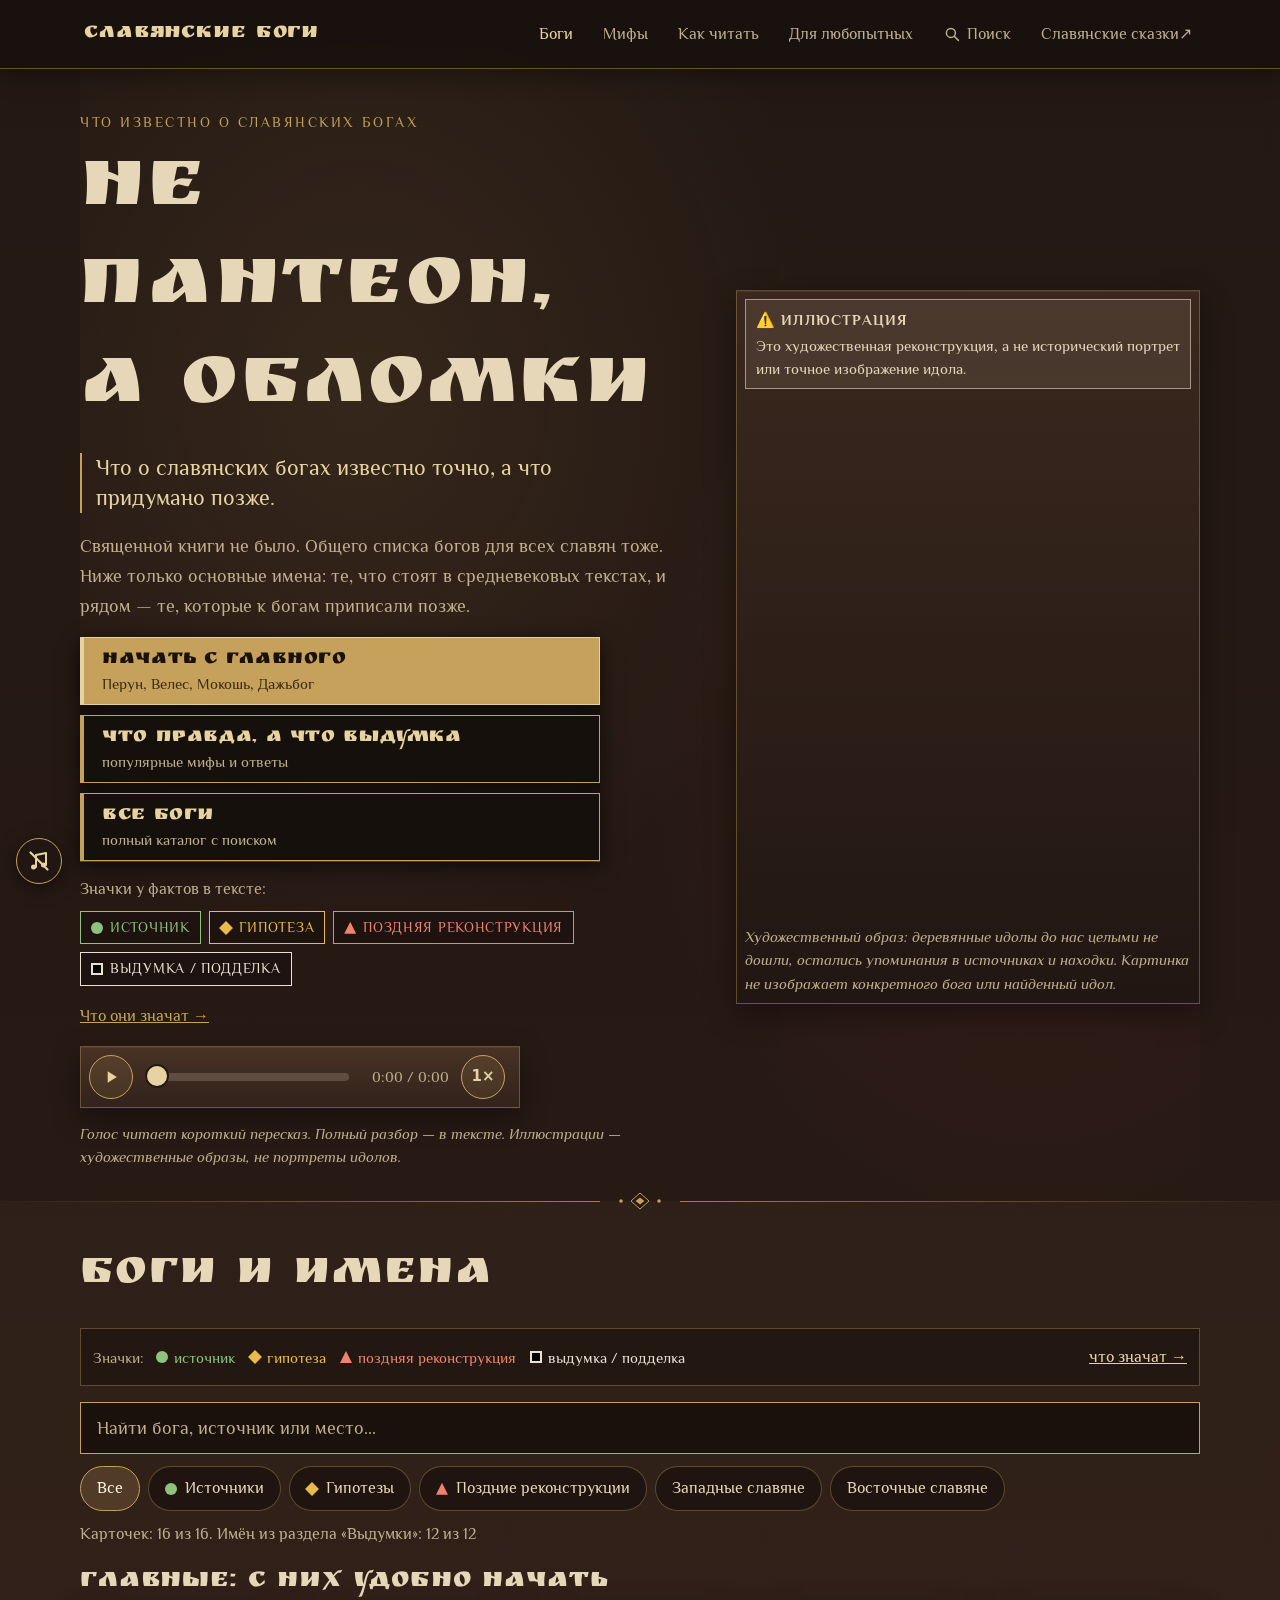
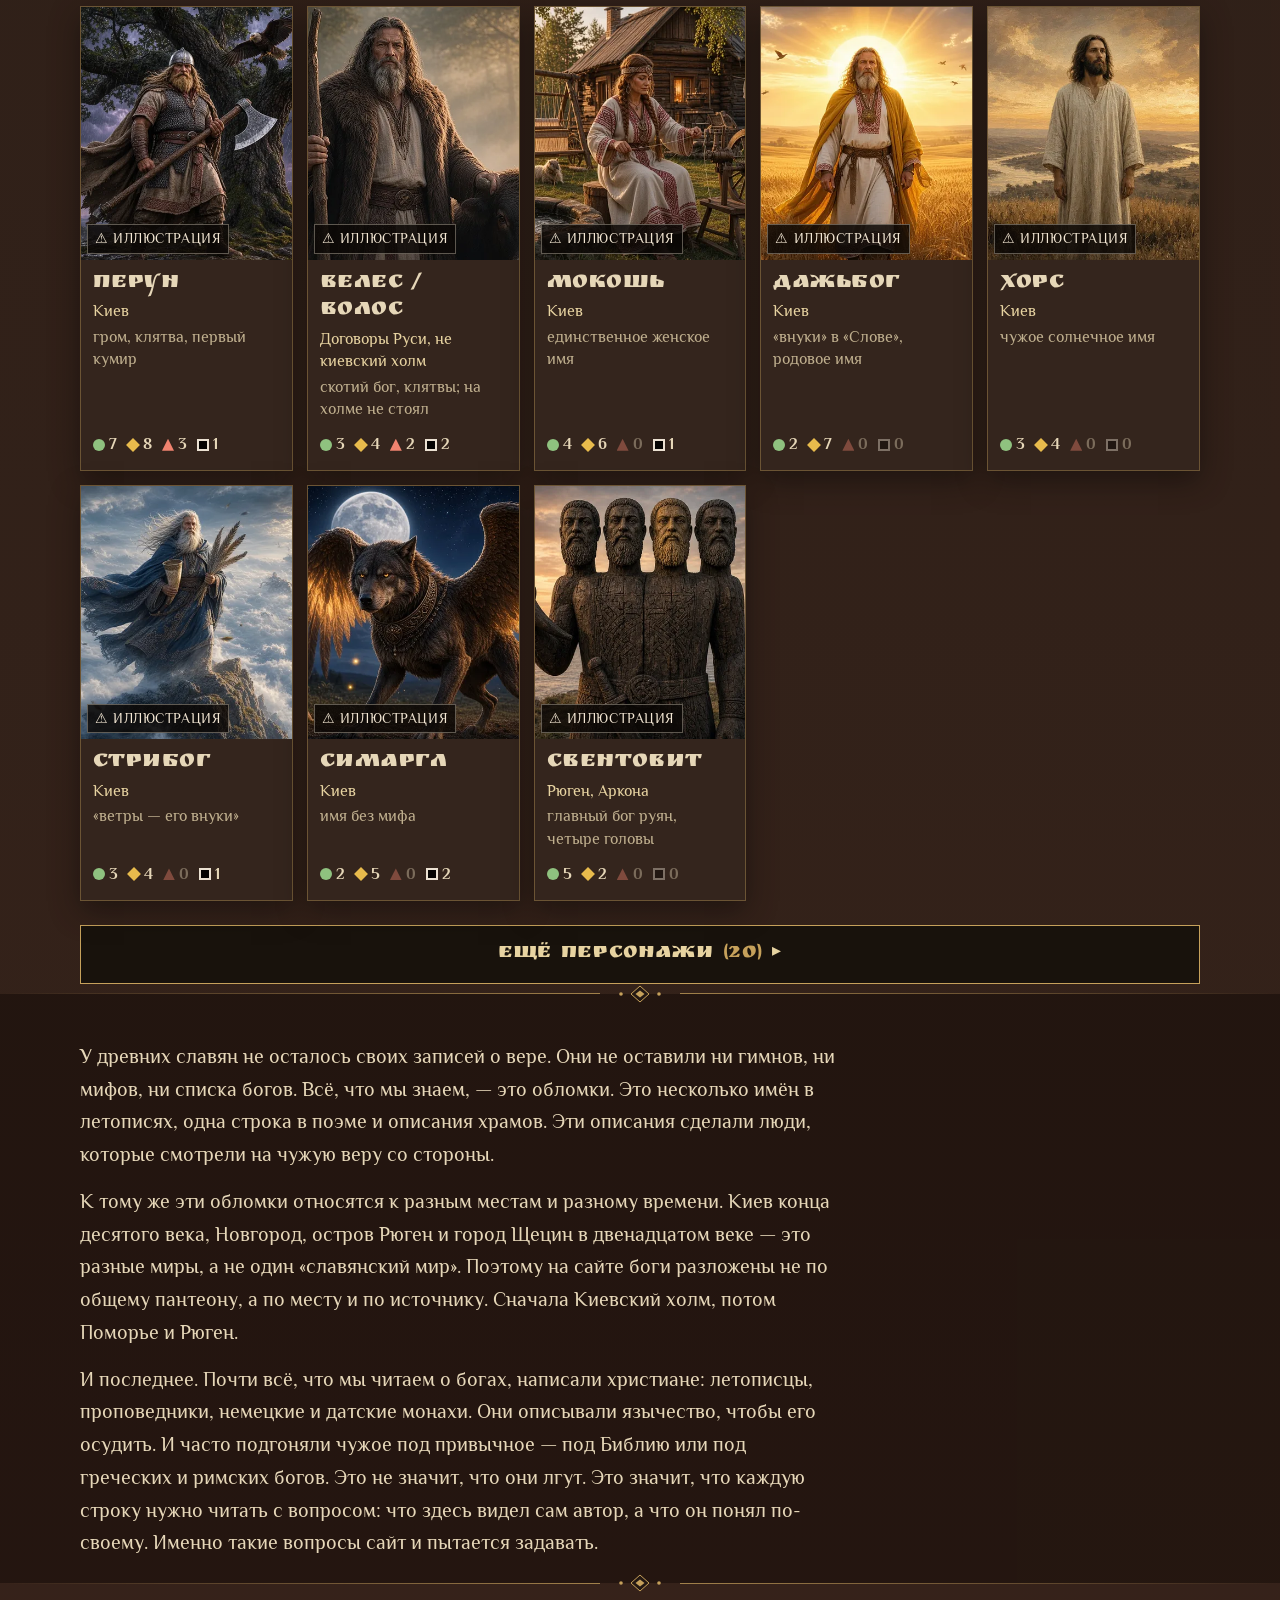
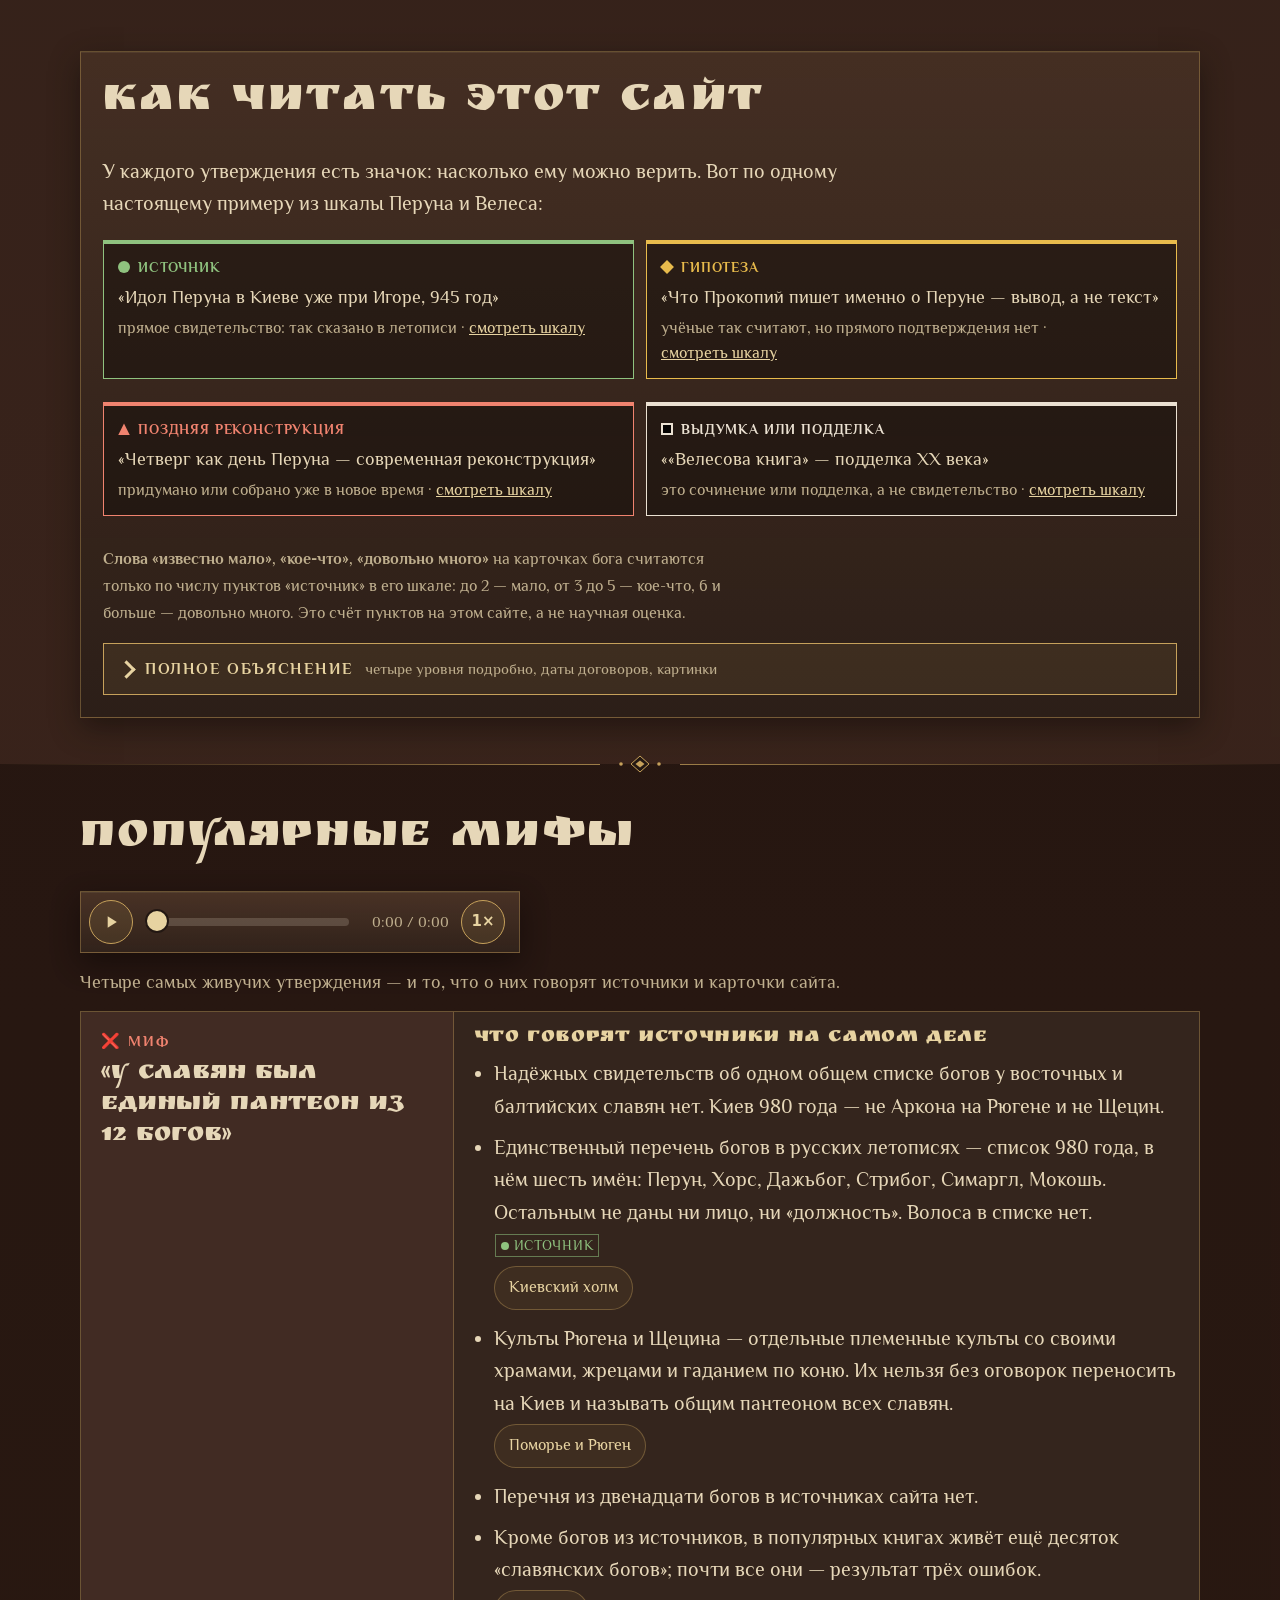
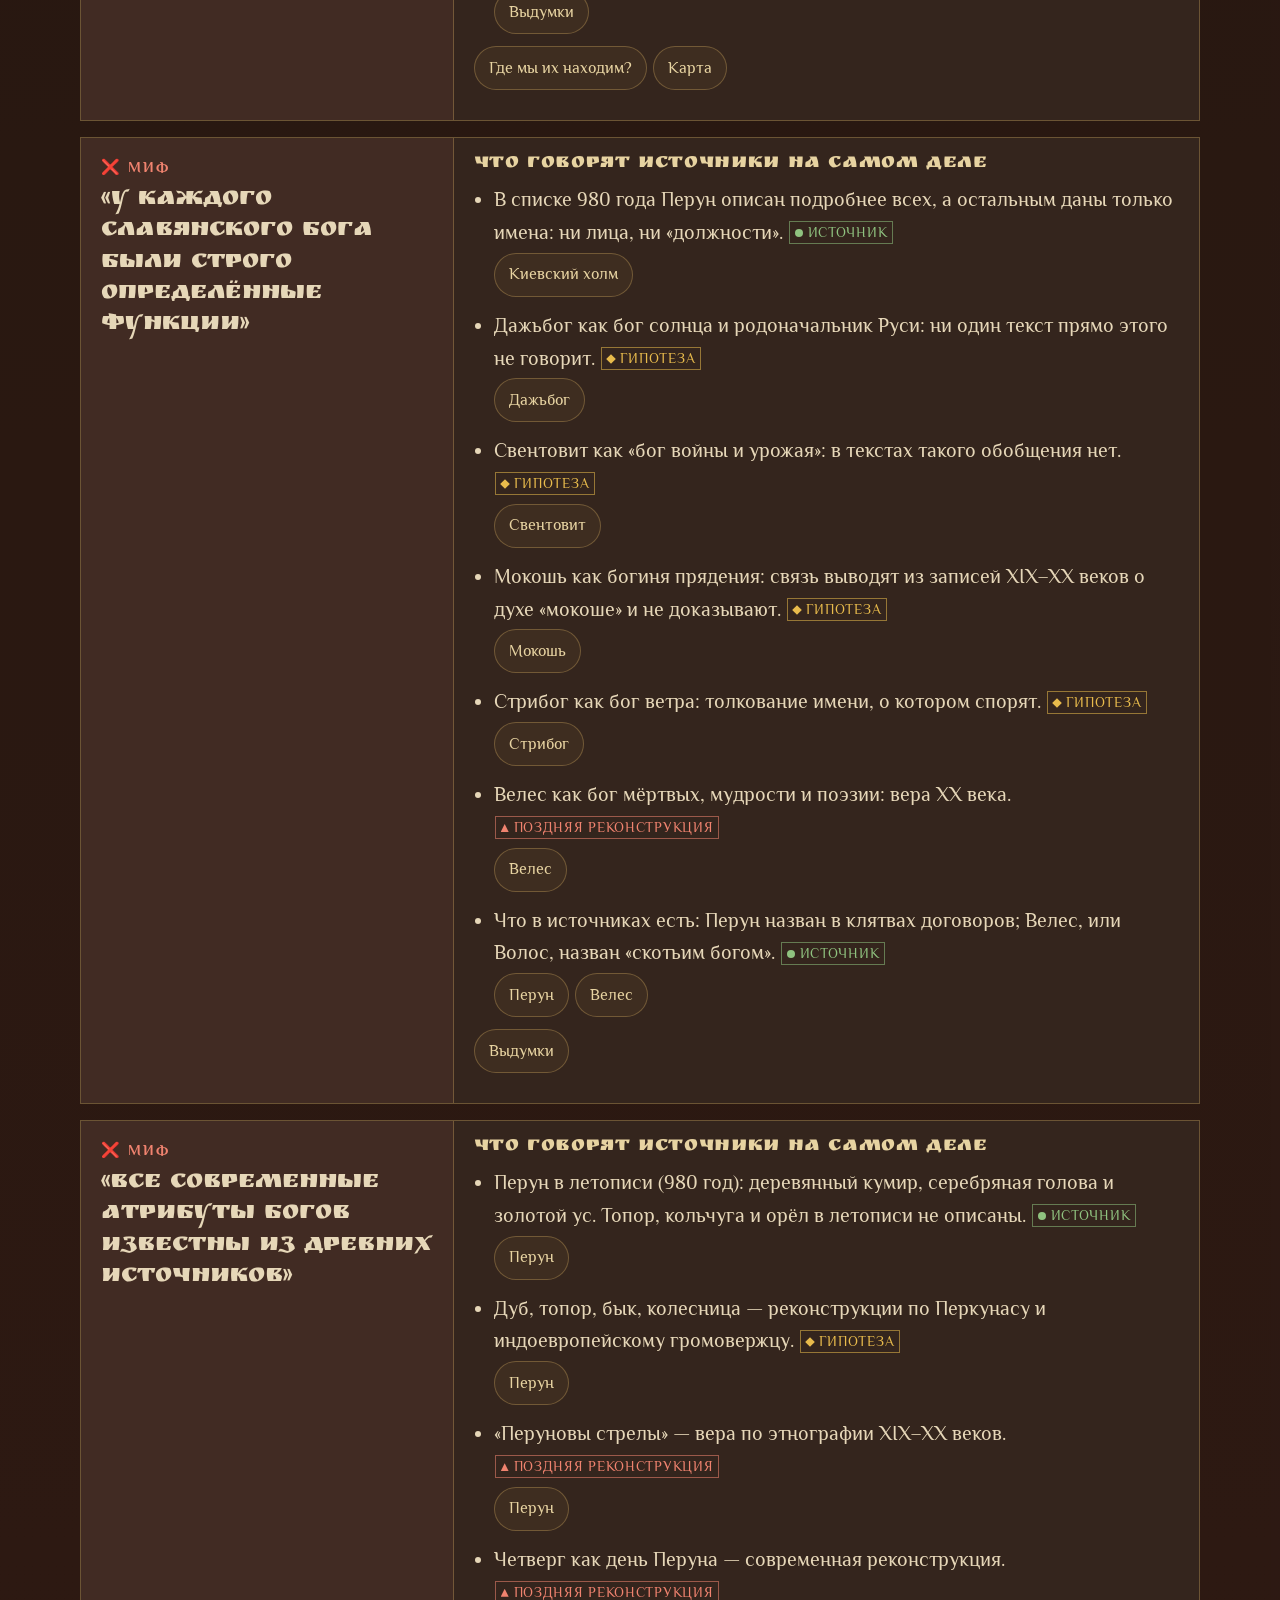
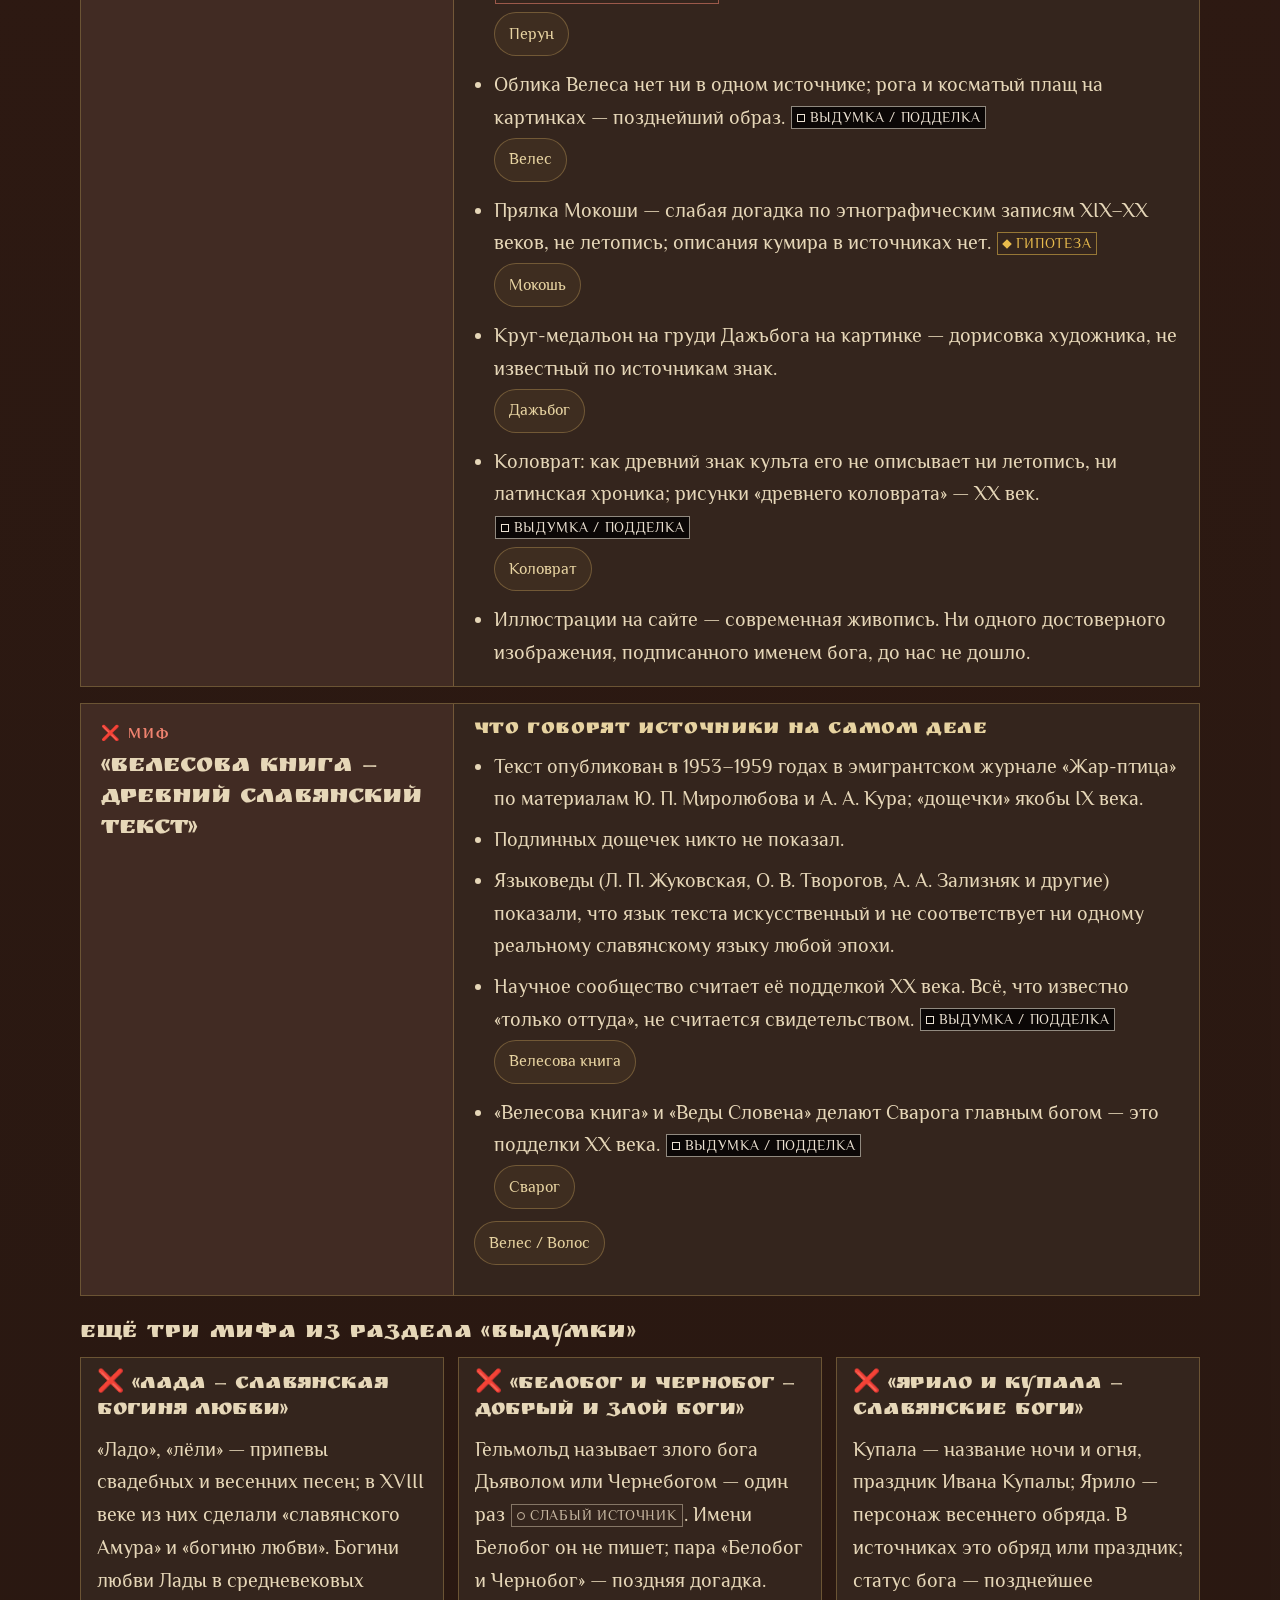
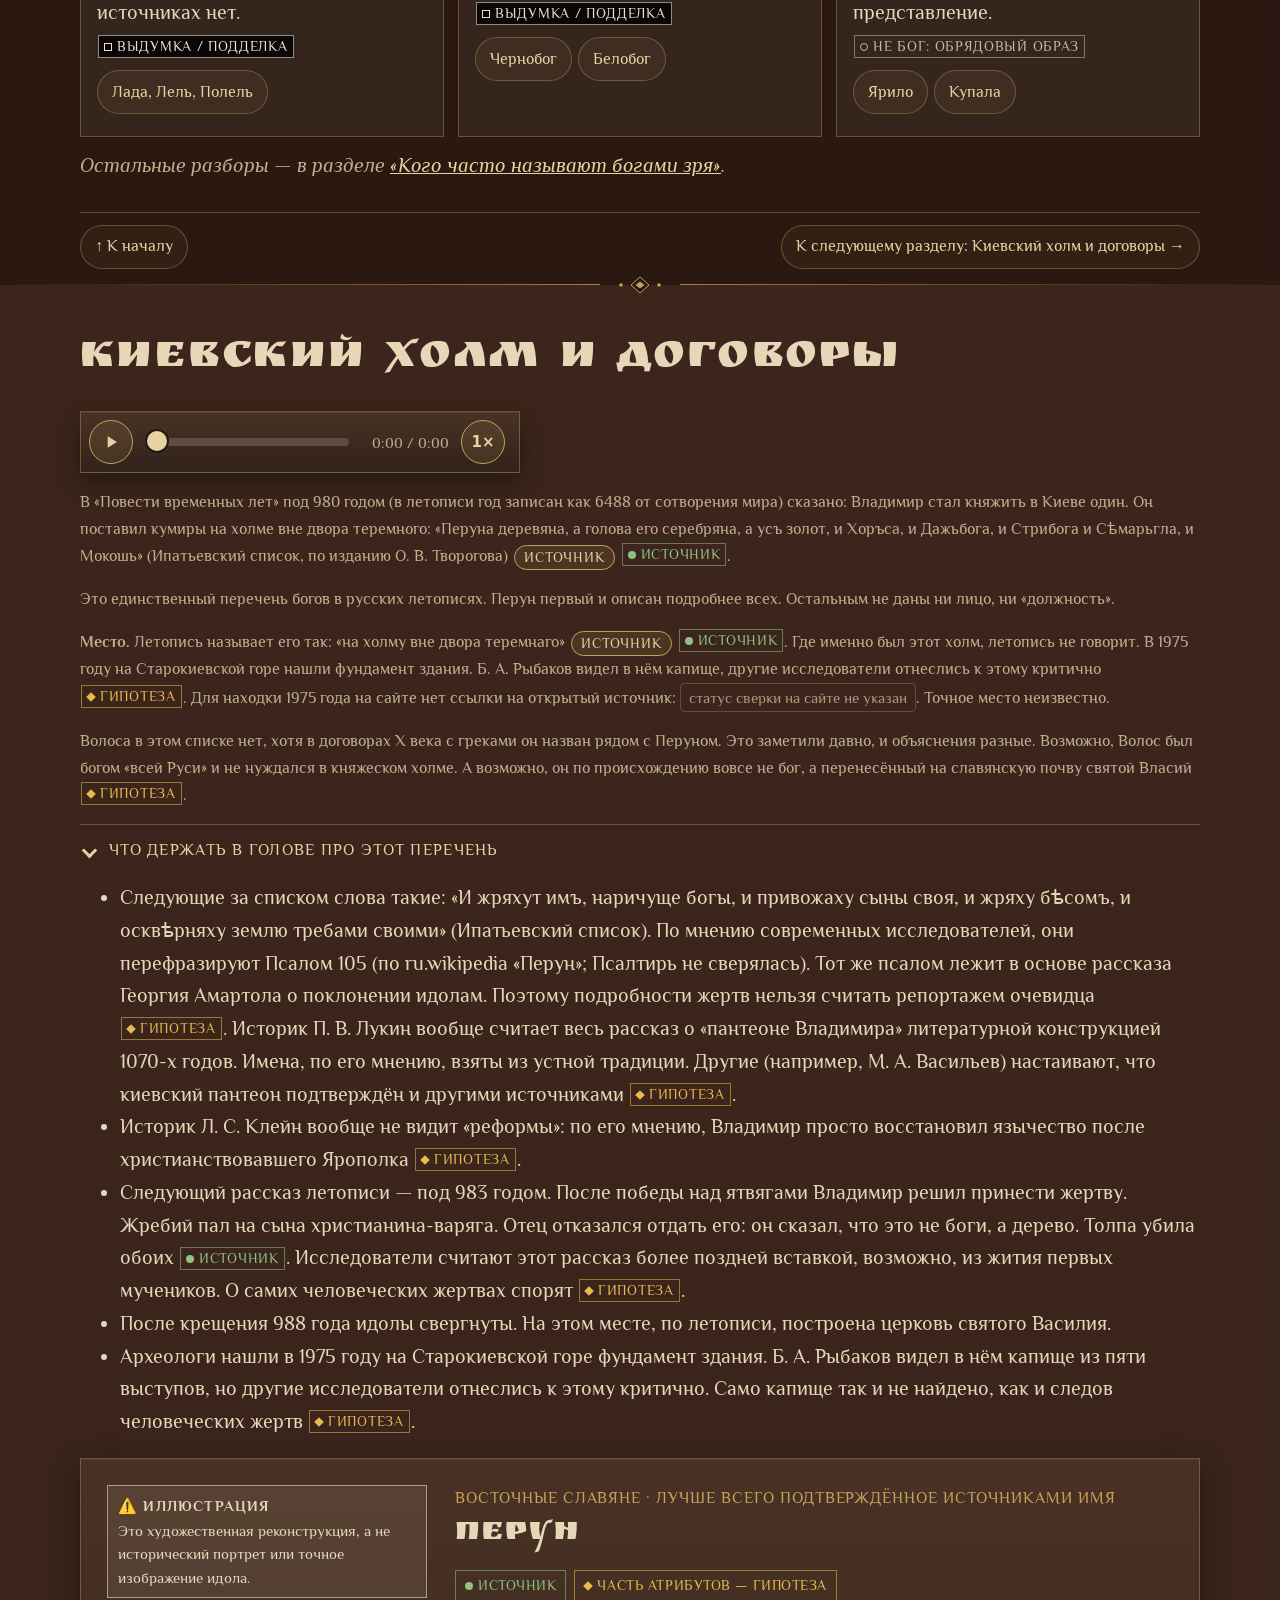
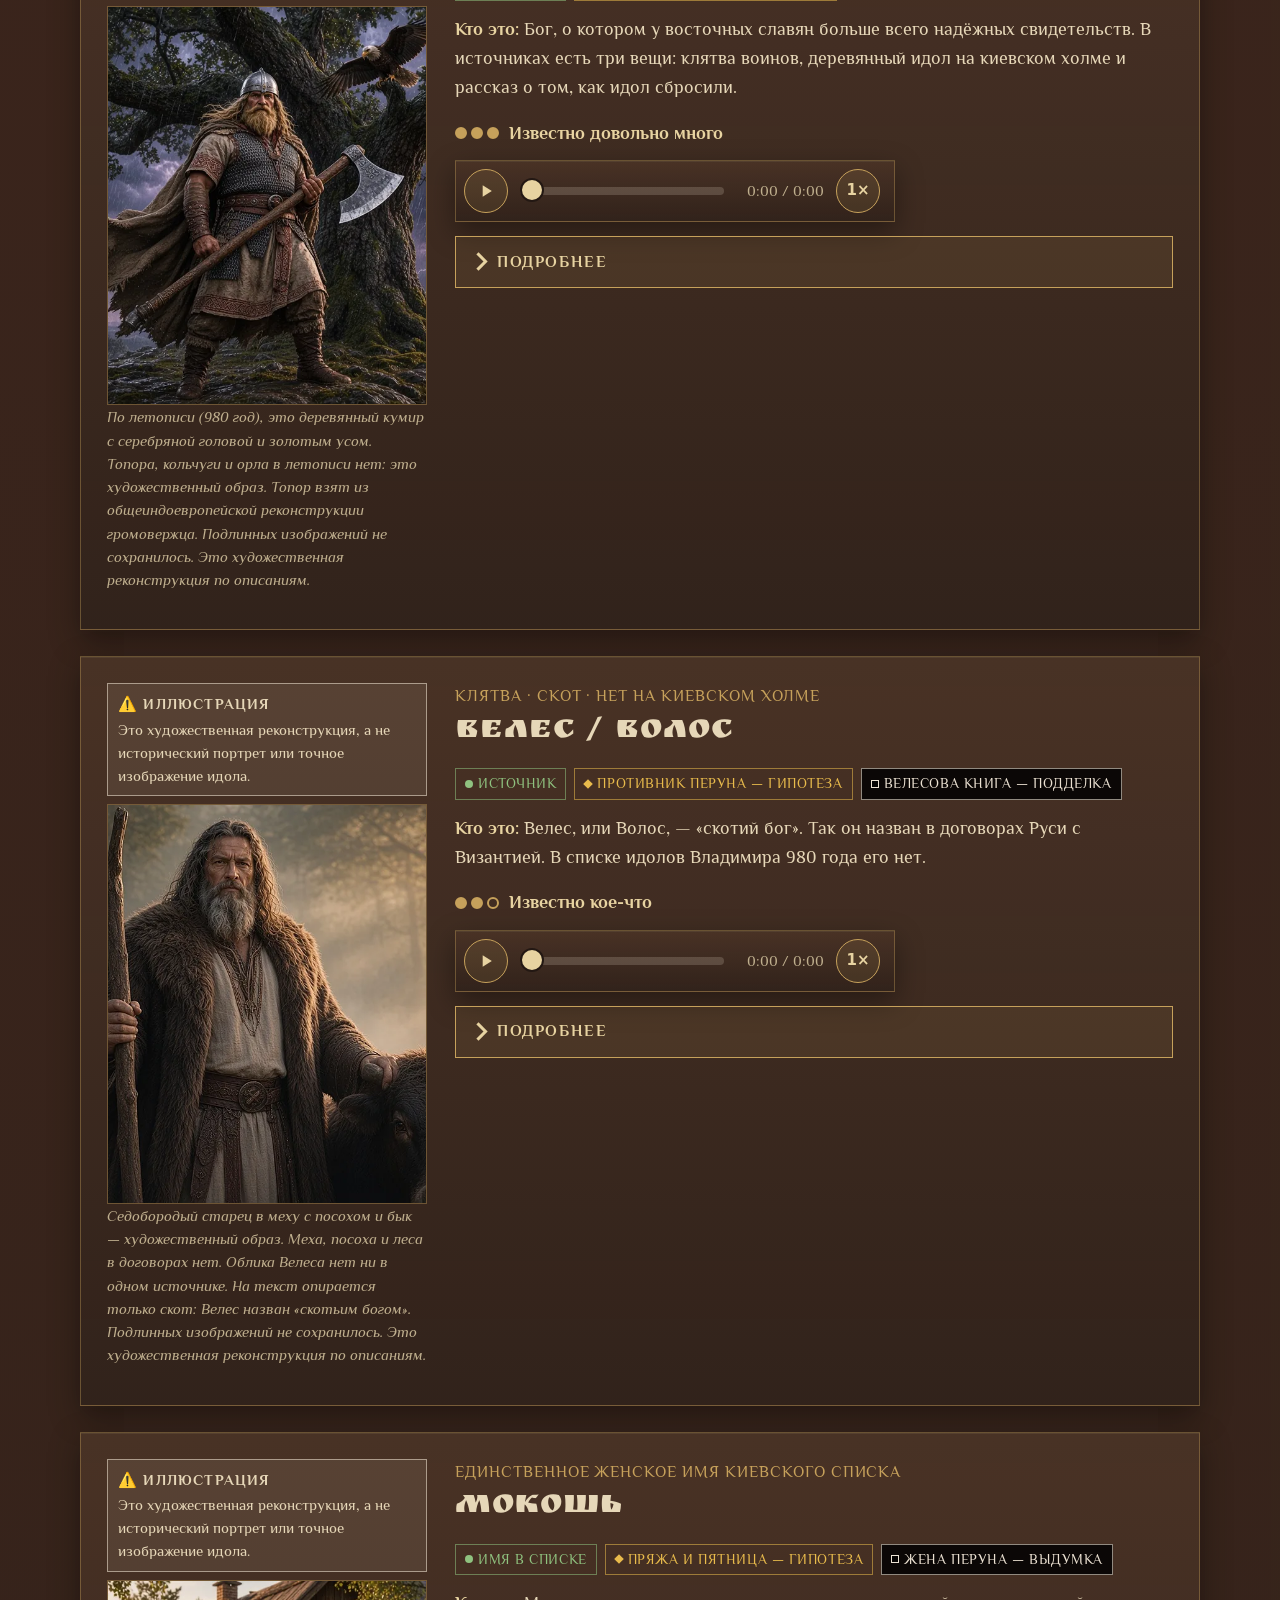
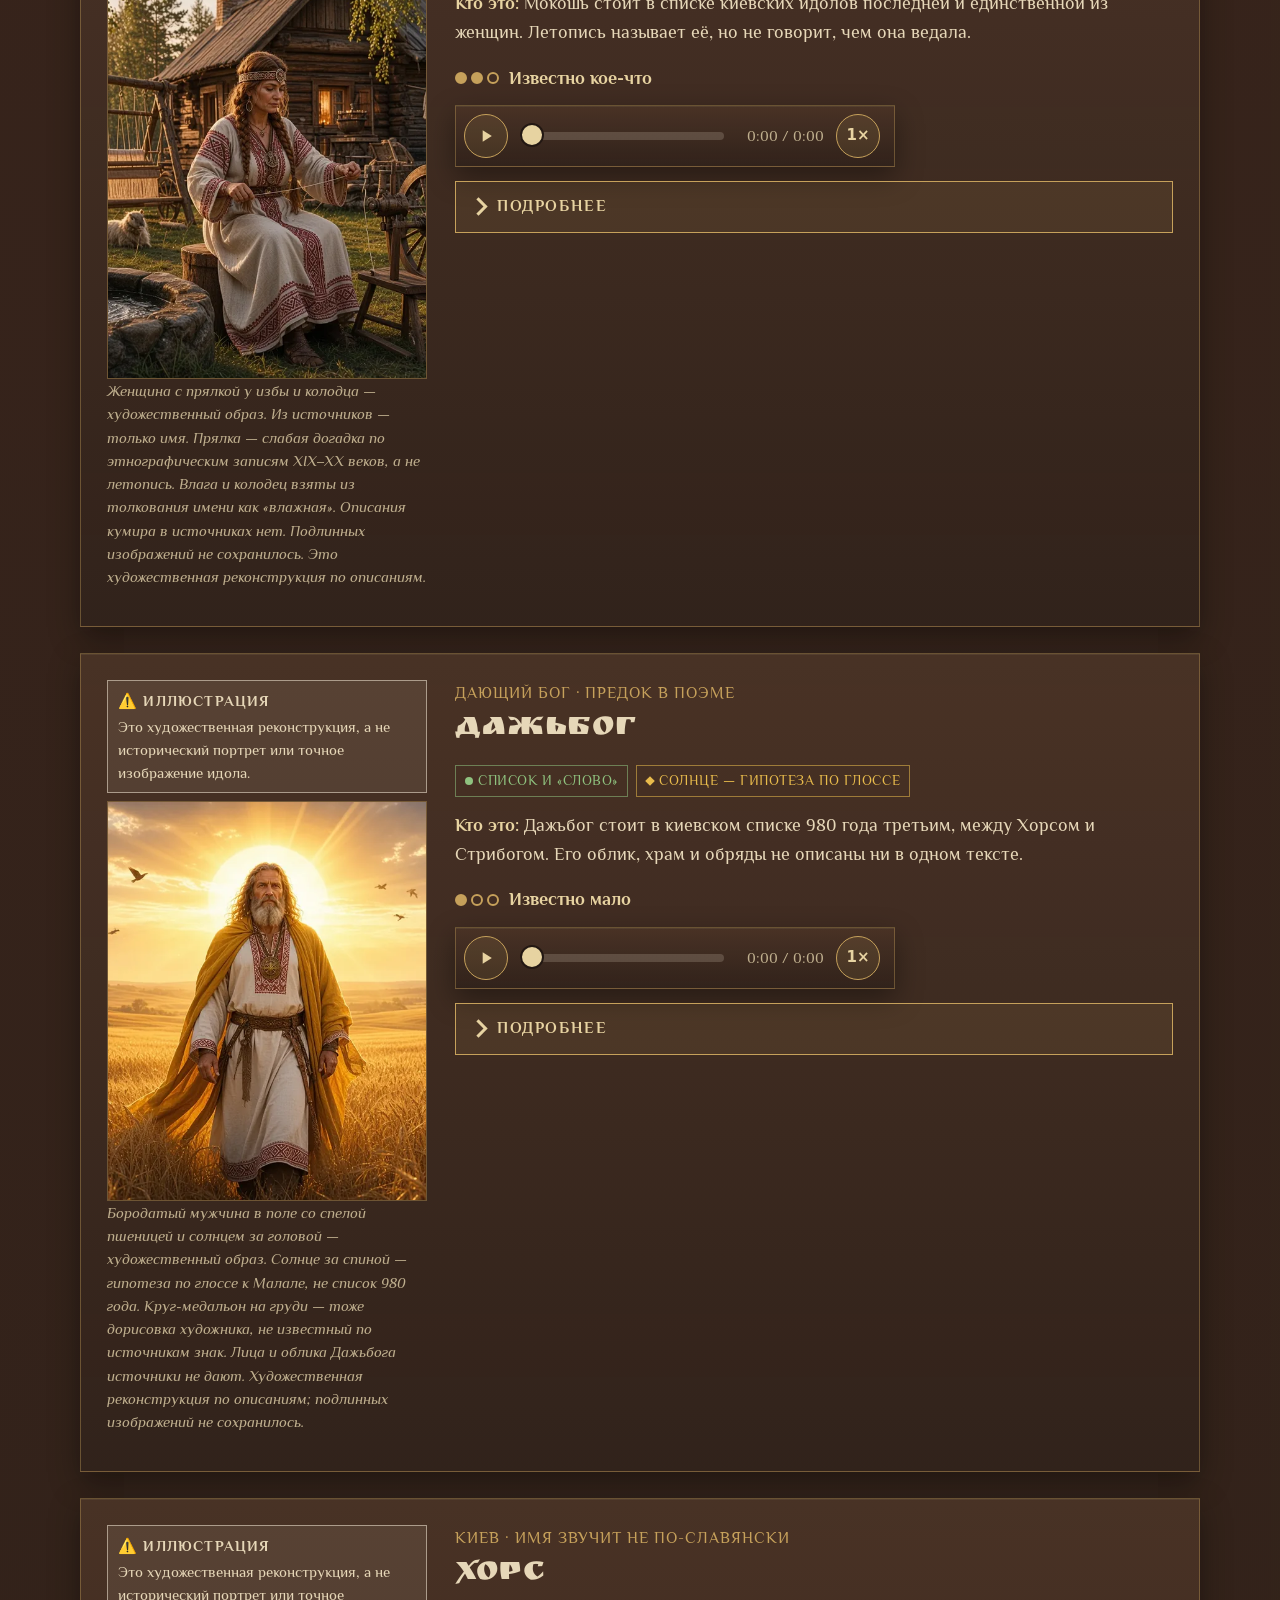
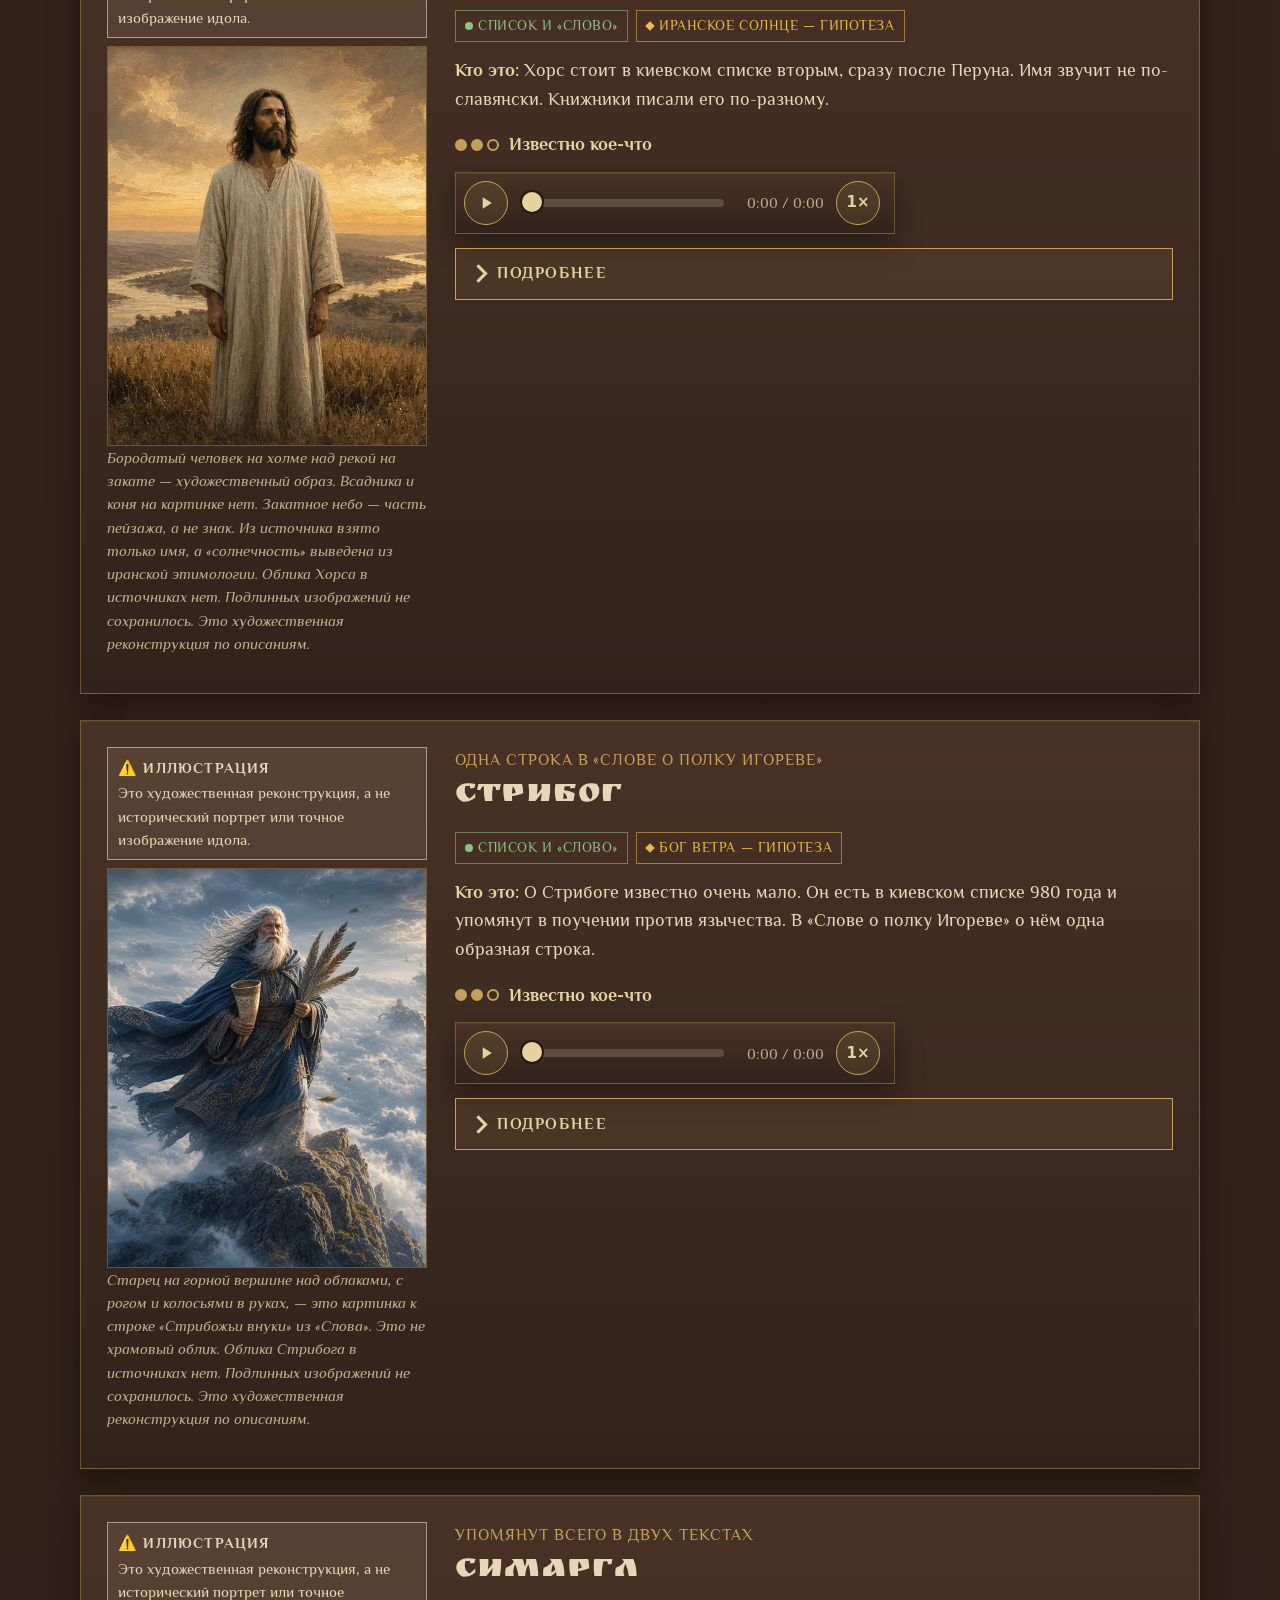
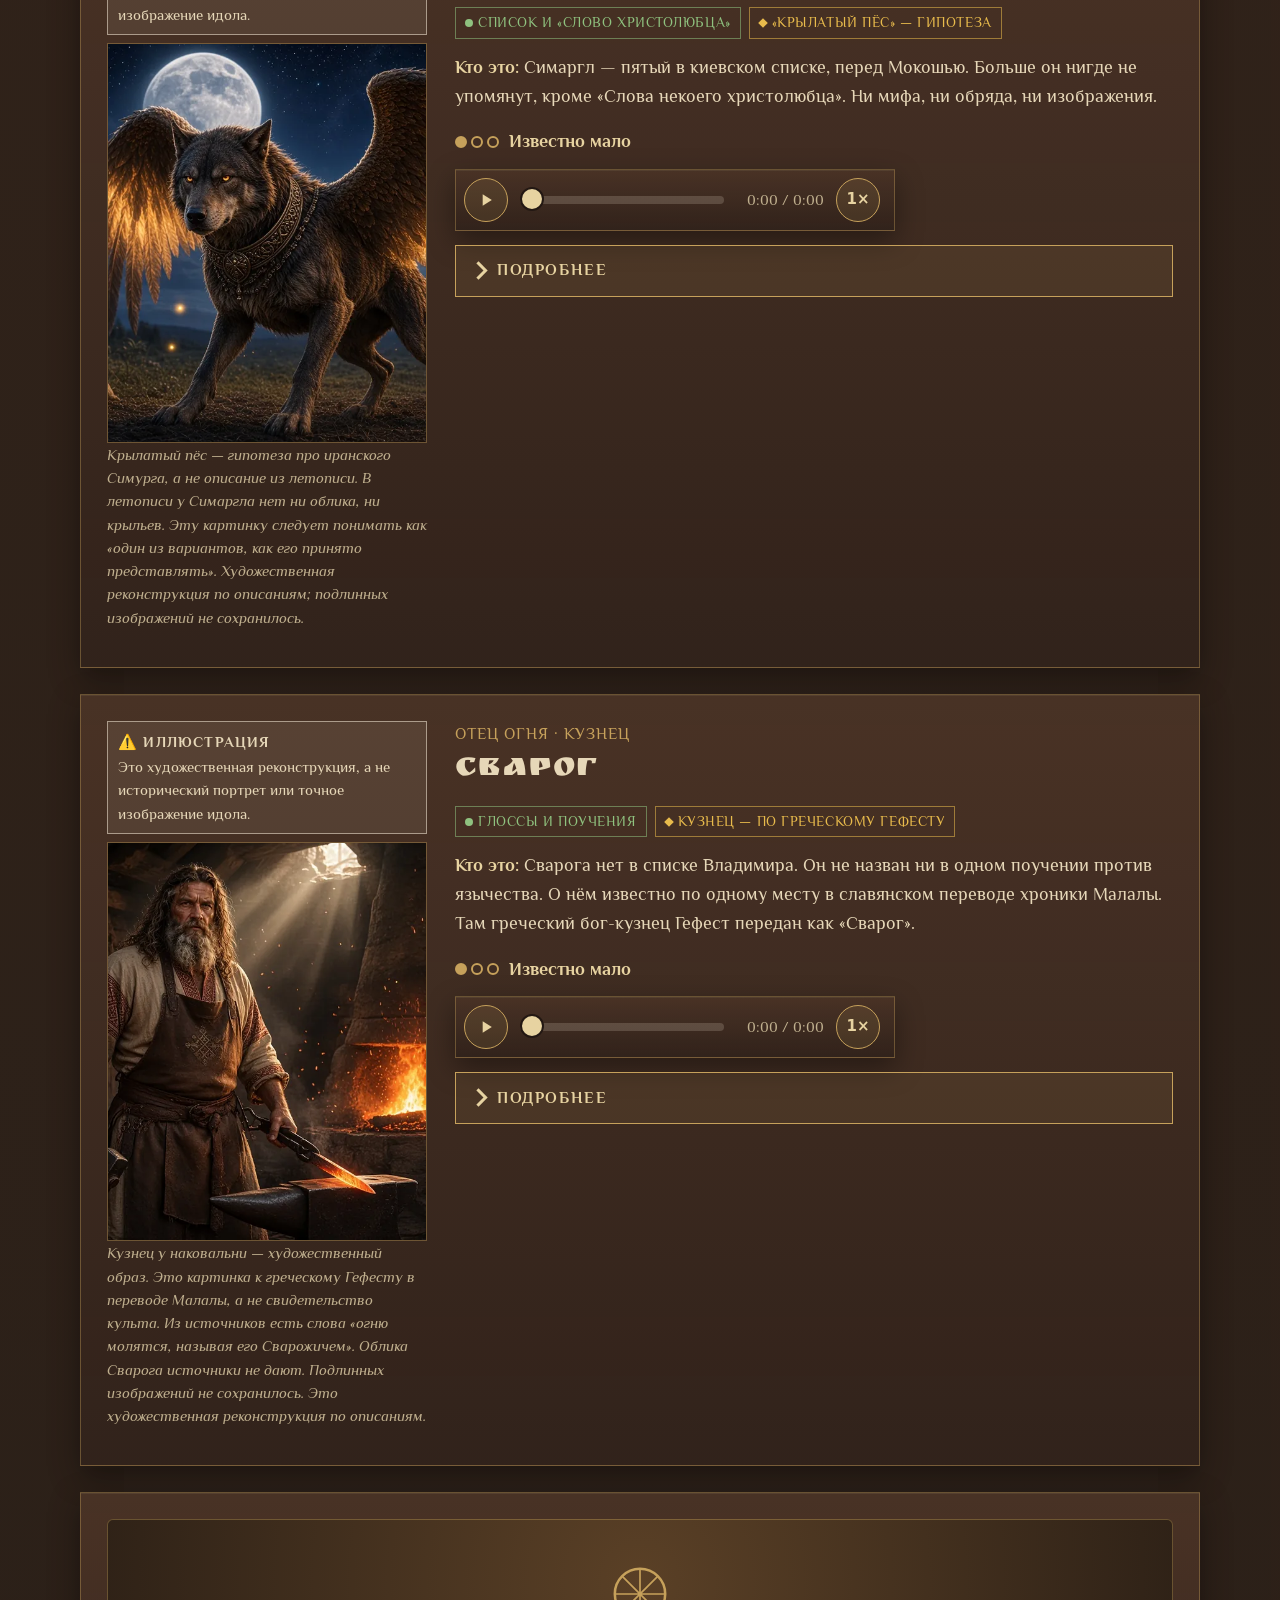
==== index.html @ 8e74975f "Убраны оставшиеся служебные подсказки" ====
<!DOCTYPE html>
<html lang="ru">
<head>
<meta charset="UTF-8">
<meta name="viewport" content="width=device-width, initial-scale=1">
<title>Славянские боги — что известно</title>
<meta name="description" content="Что реально известно о славянских богах: имя в источнике, гипотеза и выдумка. Перун, Велес, Мокошь, Свентовит, Триглав и другие, с озвучкой.">
<meta name="theme-color" content="#231813">
<link rel="canonical" href="https://shleenkov88.github.io/slavic-gods/">
<link rel="icon" href="favicon.svg" type="image/svg+xml">
<link rel="apple-touch-icon" href="apple-touch-icon.png">
<meta property="og:type" content="website">
<meta property="og:locale" content="ru_RU">
<meta property="og:site_name" content="Славянские боги">
<meta property="og:title" content="Славянские боги — что известно">
<meta property="og:description" content="Имя в источнике, гипотеза или выдумка: честный разбор славянских богов с короткой озвучкой.">
<meta property="og:url" content="https://shleenkov88.github.io/slavic-gods/">
<meta property="og:image" content="https://shleenkov88.github.io/slavic-gods/img/og.jpg?v=4">
<meta property="og:image:width" content="1200">
<meta property="og:image:height" content="630">
<meta property="og:image:alt" content="Три тёсаных деревянных столба с намеченной головой, без лиц, у реки в тумане на закате (художественный образ)">
<meta name="twitter:card" content="summary_large_image">
<meta name="twitter:title" content="Славянские боги — что известно">
<meta name="twitter:description" content="Имя в источнике, гипотеза или выдумка: честный разбор славянских богов с короткой озвучкой.">
<meta name="twitter:image" content="https://shleenkov88.github.io/slavic-gods/img/og.jpg?v=4">
<meta name="twitter:image:alt" content="Три тёсаных деревянных столба с намеченной головой, без лиц, у реки в тумане на закате (художественный образ)">
<link rel="preload" href="fonts/ruslan-display-normal-400-cyrillic.woff2" as="font" type="font/woff2" crossorigin>
<link rel="preload" href="fonts/philosopher-normal-400-cyrillic.woff2" as="font" type="font/woff2" crossorigin>
<link rel="stylesheet" href="styles.css?v=20261006t">
</head>
<body id="top">
<svg width="0" height="0" style="position:absolute" aria-hidden="true" focusable="false"><symbol id="wheel" viewBox="0 0 100 100"><circle cx="50" cy="50" r="30" fill="none" stroke="currentColor" stroke-width="3"/><path d="M50 20v60M20 50h60M29 29l42 42M71 29L29 71" fill="none" stroke="currentColor" stroke-width="2"/></symbol></svg>
<nav aria-label="Оглавление" id="nav">
  <div class="wrap navrow">
    <a class="brand" href="#top">Славянские боги</a>
    <span class="here" id="here" aria-hidden="true"></span>
    <button type="button" class="menubtn" id="menubtn" aria-expanded="false" aria-controls="toc"><svg viewBox="0 0 24 24" width="20" height="20" aria-hidden="true"><path d="M4 7h16M4 12h16M4 17h16" fill="none" stroke="currentColor" stroke-width="2" stroke-linecap="round"/></svg><span>Меню</span></button>
    <div class="navlinks" id="toc">
      <a href="#catalog">Боги</a>
      <a class="mo" href="#map">Карта</a>
      <a class="mo" href="#chrono">Хронология</a>
      <a href="#myths">Мифы</a>
      <a class="mo" href="#srctypes">Источники</a>
      <a href="#how">Как читать</a>
      <a href="#curious">Для любопытных</a>
      <a class="navsearch" href="#q" aria-label="Поиск по сайту"><svg viewBox="0 0 24 24" width="18" height="18" aria-hidden="true"><circle cx="10.5" cy="10.5" r="6" fill="none" stroke="currentColor" stroke-width="2"/><path d="M15 15l5.5 5.5" stroke="currentColor" stroke-width="2" stroke-linecap="round"/></svg><span>Поиск</span></a>
      <a class="navext" href="https://shleenkov88.github.io/slavic-tales/" target="_blank" rel="noopener noreferrer" title="Откроется в новой вкладке">Славянские сказки <span aria-hidden="true">↗</span></a>
    </div>
  </div>
  </nav>
<header class="wrap hero">
  <div>
    <div class="kicker">Что известно о славянских богах</div>
    <h1>Не пантеон, а обломки</h1>
    <p class="subtitle">Что о славянских богах известно точно, а что придумано позже.</p>
    <p class="lede">Священной книги не было. Общего списка богов для всех славян тоже. Ниже только основные имена: те, что стоят в средневековых текстах, и рядом — те, которые к богам приписали позже.</p>
    <nav class="start" aria-label="С чего начать">
      <a class="sbtn sbtn-main" href="#perun"><strong>Начать с главного</strong><span>Перун, Велес, Мокошь, Дажьбог</span></a>
      <a class="sbtn" href="#myths"><strong>Что правда, а что выдумка</strong><span>популярные мифы и ответы</span></a>
      <a class="sbtn" href="#catalog" data-openmore="1"><strong>Все боги</strong><span>полный каталог с поиском</span></a>
    </nav>
    <div class="hint4"><p class="hint4t">Значки у фактов в тексте:</p>
    <div class="lvchips" role="list" aria-label="Уровни достоверности">
      <span class="lvchip lg-s" role="listitem"><i class="ic ic-s" aria-hidden="true"></i>источник</span>
      <span class="lvchip lg-h" role="listitem"><i class="ic ic-h" aria-hidden="true"></i>гипотеза</span>
      <span class="lvchip lg-l" role="listitem"><i class="ic ic-l" aria-hidden="true"></i>поздняя реконструкция</span>
      <span class="lvchip lg-f" role="listitem"><i class="ic ic-f" aria-hidden="true"></i>выдумка / подделка</span>
    </div>
    <a class="hint4a" href="#how">Что они значат →</a></div>
    <audio controls preload="none" src="audio/intro.mp3?v=2" data-title="Введение"></audio>
    <p class="cap">Голос читает короткий пересказ. Полный разбор — в тексте. Иллюстрации — художественные образы, не портреты идолов.</p>
  </div>
  <figure>
    <div class="ill" role="note"><strong>⚠️ ИЛЛЮСТРАЦИЯ</strong><span>Это художественная реконструкция, а не исторический портрет или точное изображение идола.</span></div>
    <img src="img/hero.webp?v=2" srcset="img/hero-sm.webp?v=2 512w, img/hero-md.webp?v=2 640w, img/hero.webp?v=2 864w" sizes="(max-width: 860px) calc(100vw - 48px), 520px" width="864" height="1080" fetchpriority="high" decoding="async" alt="Три тёсаных деревянных столба с намеченной головой, без лиц, у реки в тумане на закате (художественный образ)">
    <figcaption>Художественный образ: деревянные идолы до нас целыми не дошли, остались упоминания в источниках и находки. Картинка не изображает конкретного бога или найденный идол.</figcaption>
  </figure>
</header>
<section class="wrap" id="catalog">
  <h2>Боги и имена</h2>
  
  <div class="catlegend" aria-label="Значки достоверности">
    <span class="clt">Значки:</span>
    <ul class="clist">
      <li class="lg-s"><i class="ic ic-s" aria-hidden="true"></i>источник</li>
      <li class="lg-h"><i class="ic ic-h" aria-hidden="true"></i>гипотеза</li>
      <li class="lg-l"><i class="ic ic-l" aria-hidden="true"></i>поздняя реконструкция</li>
      <li class="lg-f"><i class="ic ic-f" aria-hidden="true"></i>выдумка / подделка</li>
    </ul>
    <a class="cla" href="#how">что значат →</a>
  </div>
  <div class="tools">
    <div class="search" role="search">
      <label class="sr" for="q">Найти бога, источник или место</label>
      <input id="q" type="search" placeholder="Найти бога, источник или место..." autocomplete="off" autocapitalize="off" spellcheck="false" enterkeyhint="search" aria-controls="qres">
      <ul id="qres" class="qres" hidden></ul>
    </div>
    <div class="filters" role="group" aria-label="Фильтры каталога">
      <button type="button" class="flt" data-f="all" aria-pressed="true">Все</button>
      <button type="button" class="flt" data-f="s" aria-pressed="false"><i class="ic ic-s" aria-hidden="true"></i>Источники</button>
      <button type="button" class="flt" data-f="h" aria-pressed="false"><i class="ic ic-h" aria-hidden="true"></i>Гипотезы</button>
      <button type="button" class="flt" data-f="l" aria-pressed="false"><i class="ic ic-l" aria-hidden="true"></i>Поздние реконструкции</button>
      <button type="button" class="flt" data-f="west" aria-pressed="false">Западные славяне</button>
      <button type="button" class="flt" data-f="east" aria-pressed="false">Восточные славяне</button>
    </div>
  </div>
  <p class="ccount" id="ccount" role="status" aria-live="polite"></p>
  <h3 class="catsub" id="main-gods">Главные: с них удобно начать</h3>
  <ul class="cat" id="cat">
    <li data-n-s="7" data-n-h="8" data-n-l="3" data-n-f="1" data-reg="east"><a class="cc" href="#perun"><span class="ccimg"><img src="img/perun-th.webp?v=4" width="384" height="480" loading="lazy" decoding="async" alt=""><span class="ccill">⚠ иллюстрация</span></span><span class="ccb"><strong>Перун</strong><span class="ccp">Киев</span><span class="ccd">гром, клятва, первый кумир</span><span class="cct" role="img" aria-label="Пунктов шкалы: источник 7, гипотеза 8, поздняя реконструкция 3, выдумка или подделка 1"><span class="ctl ctl-s"><i class="ic ic-s" aria-hidden="true"></i><b>7</b></span><span class="ctl ctl-h"><i class="ic ic-h" aria-hidden="true"></i><b>8</b></span><span class="ctl ctl-l"><i class="ic ic-l" aria-hidden="true"></i><b>3</b></span><span class="ctl ctl-f"><i class="ic ic-f" aria-hidden="true"></i><b>1</b></span></span></span></a></li>
    <li data-n-s="3" data-n-h="4" data-n-l="2" data-n-f="2" data-reg="east"><a class="cc" href="#veles"><span class="ccimg"><img src="img/veles-th.webp?v=4" width="384" height="480" loading="lazy" decoding="async" alt=""><span class="ccill">⚠ иллюстрация</span></span><span class="ccb"><strong>Велес / Волос</strong><span class="ccp">Договоры Руси, не киевский холм</span><span class="ccd">скотий бог, клятвы; на холме не стоял</span><span class="cct" role="img" aria-label="Пунктов шкалы: источник 3, гипотеза 4, поздняя реконструкция 2, выдумка или подделка 2"><span class="ctl ctl-s"><i class="ic ic-s" aria-hidden="true"></i><b>3</b></span><span class="ctl ctl-h"><i class="ic ic-h" aria-hidden="true"></i><b>4</b></span><span class="ctl ctl-l"><i class="ic ic-l" aria-hidden="true"></i><b>2</b></span><span class="ctl ctl-f"><i class="ic ic-f" aria-hidden="true"></i><b>2</b></span></span></span></a></li>
    <li data-n-s="4" data-n-h="6" data-n-l="0" data-n-f="1" data-reg="east"><a class="cc" href="#mokosh"><span class="ccimg"><img src="img/mokosh-th.webp?v=4" width="384" height="480" loading="lazy" decoding="async" alt=""><span class="ccill">⚠ иллюстрация</span></span><span class="ccb"><strong>Мокошь</strong><span class="ccp">Киев</span><span class="ccd">единственное женское имя</span><span class="cct" role="img" aria-label="Пунктов шкалы: источник 4, гипотеза 6, поздняя реконструкция 0, выдумка или подделка 1"><span class="ctl ctl-s"><i class="ic ic-s" aria-hidden="true"></i><b>4</b></span><span class="ctl ctl-h"><i class="ic ic-h" aria-hidden="true"></i><b>6</b></span><span class="ctl ctl-l z"><i class="ic ic-l" aria-hidden="true"></i><b>0</b></span><span class="ctl ctl-f"><i class="ic ic-f" aria-hidden="true"></i><b>1</b></span></span></span></a></li>
    <li data-n-s="2" data-n-h="7" data-n-l="0" data-n-f="0" data-reg="east"><a class="cc" href="#dazhbog"><span class="ccimg"><img src="img/dazhbog-th.webp?v=4" width="384" height="480" loading="lazy" decoding="async" alt=""><span class="ccill">⚠ иллюстрация</span></span><span class="ccb"><strong>Дажьбог</strong><span class="ccp">Киев</span><span class="ccd">«внуки» в «Слове», родовое имя</span><span class="cct" role="img" aria-label="Пунктов шкалы: источник 2, гипотеза 7, поздняя реконструкция 0, выдумка или подделка 0"><span class="ctl ctl-s"><i class="ic ic-s" aria-hidden="true"></i><b>2</b></span><span class="ctl ctl-h"><i class="ic ic-h" aria-hidden="true"></i><b>7</b></span><span class="ctl ctl-l z"><i class="ic ic-l" aria-hidden="true"></i><b>0</b></span><span class="ctl ctl-f z"><i class="ic ic-f" aria-hidden="true"></i><b>0</b></span></span></span></a></li>
    <li data-n-s="3" data-n-h="4" data-n-l="0" data-n-f="0" data-reg="east"><a class="cc" href="#khors"><span class="ccimg"><img src="img/khors-th.webp?v=6" width="384" height="480" loading="lazy" decoding="async" alt=""><span class="ccill">⚠ иллюстрация</span></span><span class="ccb"><strong>Хорс</strong><span class="ccp">Киев</span><span class="ccd">чужое солнечное имя</span><span class="cct" role="img" aria-label="Пунктов шкалы: источник 3, гипотеза 4, поздняя реконструкция 0, выдумка или подделка 0"><span class="ctl ctl-s"><i class="ic ic-s" aria-hidden="true"></i><b>3</b></span><span class="ctl ctl-h"><i class="ic ic-h" aria-hidden="true"></i><b>4</b></span><span class="ctl ctl-l z"><i class="ic ic-l" aria-hidden="true"></i><b>0</b></span><span class="ctl ctl-f z"><i class="ic ic-f" aria-hidden="true"></i><b>0</b></span></span></span></a></li>
    <li data-n-s="3" data-n-h="4" data-n-l="0" data-n-f="1" data-reg="east"><a class="cc" href="#stribog"><span class="ccimg"><img src="img/stribog-th.webp?v=4" width="384" height="480" loading="lazy" decoding="async" alt=""><span class="ccill">⚠ иллюстрация</span></span><span class="ccb"><strong>Стрибог</strong><span class="ccp">Киев</span><span class="ccd">«ветры — его внуки»</span><span class="cct" role="img" aria-label="Пунктов шкалы: источник 3, гипотеза 4, поздняя реконструкция 0, выдумка или подделка 1"><span class="ctl ctl-s"><i class="ic ic-s" aria-hidden="true"></i><b>3</b></span><span class="ctl ctl-h"><i class="ic ic-h" aria-hidden="true"></i><b>4</b></span><span class="ctl ctl-l z"><i class="ic ic-l" aria-hidden="true"></i><b>0</b></span><span class="ctl ctl-f"><i class="ic ic-f" aria-hidden="true"></i><b>1</b></span></span></span></a></li>
    <li data-n-s="2" data-n-h="5" data-n-l="0" data-n-f="2" data-reg="east"><a class="cc" href="#simargl"><span class="ccimg"><img src="img/simargl-th.webp?v=4" width="384" height="480" loading="lazy" decoding="async" alt=""><span class="ccill">⚠ иллюстрация</span></span><span class="ccb"><strong>Симаргл</strong><span class="ccp">Киев</span><span class="ccd">имя без мифа</span><span class="cct" role="img" aria-label="Пунктов шкалы: источник 2, гипотеза 5, поздняя реконструкция 0, выдумка или подделка 2"><span class="ctl ctl-s"><i class="ic ic-s" aria-hidden="true"></i><b>2</b></span><span class="ctl ctl-h"><i class="ic ic-h" aria-hidden="true"></i><b>5</b></span><span class="ctl ctl-l z"><i class="ic ic-l" aria-hidden="true"></i><b>0</b></span><span class="ctl ctl-f"><i class="ic ic-f" aria-hidden="true"></i><b>2</b></span></span></span></a></li>
    <li data-n-s="5" data-n-h="2" data-n-l="0" data-n-f="0" data-reg="west"><a class="cc" href="#svantevit"><span class="ccimg"><img src="img/svantevit-th.webp?v=5" width="384" height="480" loading="lazy" decoding="async" alt=""><span class="ccill">⚠ иллюстрация</span></span><span class="ccb"><strong>Свентовит</strong><span class="ccp">Рюген, Аркона</span><span class="ccd">главный бог руян, четыре головы</span><span class="cct" role="img" aria-label="Пунктов шкалы: источник 5, гипотеза 2, поздняя реконструкция 0, выдумка или подделка 0"><span class="ctl ctl-s"><i class="ic ic-s" aria-hidden="true"></i><b>5</b></span><span class="ctl ctl-h"><i class="ic ic-h" aria-hidden="true"></i><b>2</b></span><span class="ctl ctl-l z"><i class="ic ic-l" aria-hidden="true"></i><b>0</b></span><span class="ctl ctl-f z"><i class="ic ic-f" aria-hidden="true"></i><b>0</b></span></span></span></a></li>
  </ul>
  <details class="morebox" id="morebox">
    <summary><span class="mbt">Ещё персонажи</span> <span class="mbn" id="morecount">(20)</span><span class="mbx" aria-hidden="true">Свернуть</span></summary>
    <div class="moreb">
      <p class="note">Менее известные имена с карточками и имена, которые часто принимают за богов.</p>
      <ul class="cat" id="cat2">
    <li data-n-s="1" data-n-h="4" data-n-l="0" data-n-f="1" data-reg="east west"><a class="cc" href="#svarog"><span class="ccimg"><img src="img/svarog-th.webp?v=4" width="384" height="480" loading="lazy" decoding="async" alt=""><span class="ccill">⚠ иллюстрация</span></span><span class="ccb"><strong>Сварог</strong><span class="ccp">Русь (перевод Малалы)</span><span class="ccd">одна глосса, не культ</span><span class="cct" role="img" aria-label="Пунктов шкалы: источник 1, гипотеза 4, поздняя реконструкция 0, выдумка или подделка 1"><span class="ctl ctl-s"><i class="ic ic-s" aria-hidden="true"></i><b>1</b></span><span class="ctl ctl-h"><i class="ic ic-h" aria-hidden="true"></i><b>4</b></span><span class="ctl ctl-l z"><i class="ic ic-l" aria-hidden="true"></i><b>0</b></span><span class="ctl ctl-f"><i class="ic ic-f" aria-hidden="true"></i><b>1</b></span></span></span></a></li>
    <li data-n-s="2" data-n-h="0" data-n-l="1" data-n-f="0" data-reg="east"><a class="cc" href="#trojan"><span class="ccimg ccnone"><svg class="wheel" viewBox="0 0 100 100" aria-hidden="true" focusable="false"><use href="#wheel"/></svg><span class="ccno">без иллюстрации</span></span><span class="ccb"><strong>Троян</strong><span class="ccp">Русь · XII–XVI века</span><span class="ccd">имя без мифа</span><span class="cct" role="img" aria-label="Пунктов шкалы: источник 2, гипотеза 0, поздняя реконструкция 1, выдумка или подделка 0"><span class="ctl ctl-s"><i class="ic ic-s" aria-hidden="true"></i><b>2</b></span><span class="ctl ctl-h z"><i class="ic ic-h" aria-hidden="true"></i><b>0</b></span><span class="ctl ctl-l"><i class="ic ic-l" aria-hidden="true"></i><b>1</b></span><span class="ctl ctl-f z"><i class="ic ic-f" aria-hidden="true"></i><b>0</b></span></span></span></a></li>
    <li data-n-s="2" data-n-h="3" data-n-l="0" data-n-f="0" data-reg="west"><a class="cc" href="#triglav"><span class="ccimg"><img src="img/triglav-th.webp?v=4" width="384" height="480" loading="lazy" decoding="async" alt=""><span class="ccill">⚠ иллюстрация</span></span><span class="ccb"><strong>Триглав</strong><span class="ccp">Щецин</span><span class="ccd">главное божество Щецина</span><span class="cct" role="img" aria-label="Пунктов шкалы: источник 2, гипотеза 3, поздняя реконструкция 0, выдумка или подделка 0"><span class="ctl ctl-s"><i class="ic ic-s" aria-hidden="true"></i><b>2</b></span><span class="ctl ctl-h"><i class="ic ic-h" aria-hidden="true"></i><b>3</b></span><span class="ctl ctl-l z"><i class="ic ic-l" aria-hidden="true"></i><b>0</b></span><span class="ctl ctl-f z"><i class="ic ic-f" aria-hidden="true"></i><b>0</b></span></span></span></a></li>
    <li data-n-s="2" data-n-h="1" data-n-l="0" data-n-f="0" data-reg="west"><a class="cc" href="#svarozhich"><span class="ccimg ccnone"><svg class="wheel" viewBox="0 0 100 100" aria-hidden="true" focusable="false"><use href="#wheel"/></svg><span class="ccno">без иллюстрации</span></span><span class="ccb"><strong>Сварожич Ретры</strong><span class="ccp">Ридегост, земля редариев · начало XI века</span><span class="ccd">идол храма в Ридегосте у Титмара</span><span class="cct" role="img" aria-label="Пунктов шкалы: источник 2, гипотеза 1, поздняя реконструкция 0, выдумка или подделка 0"><span class="ctl ctl-s"><i class="ic ic-s" aria-hidden="true"></i><b>2</b></span><span class="ctl ctl-h"><i class="ic ic-h" aria-hidden="true"></i><b>1</b></span><span class="ctl ctl-l z"><i class="ic ic-l" aria-hidden="true"></i><b>0</b></span><span class="ctl ctl-f z"><i class="ic ic-f" aria-hidden="true"></i><b>0</b></span></span></span></a></li>
    <li data-n-s="1" data-n-h="2" data-n-l="0" data-n-f="0" data-reg="west"><a class="cc" href="#yarovit"><span class="ccimg ccnone"><svg class="wheel" viewBox="0 0 100 100" aria-hidden="true" focusable="false"><use href="#wheel"/></svg><span class="ccno">без иллюстрации</span></span><span class="ccb"><strong>Яровит</strong><span class="ccp">Вольгаст, Гавельберг · XII век</span><span class="ccd">золотой щит</span><span class="cct" role="img" aria-label="Пунктов шкалы: источник 1, гипотеза 2, поздняя реконструкция 0, выдумка или подделка 0"><span class="ctl ctl-s"><i class="ic ic-s" aria-hidden="true"></i><b>1</b></span><span class="ctl ctl-h"><i class="ic ic-h" aria-hidden="true"></i><b>2</b></span><span class="ctl ctl-l z"><i class="ic ic-l" aria-hidden="true"></i><b>0</b></span><span class="ctl ctl-f z"><i class="ic ic-f" aria-hidden="true"></i><b>0</b></span></span></span></a></li>
    <li data-n-s="1" data-n-h="1" data-n-l="0" data-n-f="0" data-reg="west"><a class="cc" href="#rugevit"><span class="ccimg ccnone"><svg class="wheel" viewBox="0 0 100 100" aria-hidden="true" focusable="false"><use href="#wheel"/></svg><span class="ccno">без иллюстрации</span></span><span class="ccb"><strong>Ругевит, Поревит, Поренут</strong><span class="ccp">Каренца, остров Рюген · 1168 год</span><span class="ccd">идолы с семью, пятью и четырьмя лицами</span><span class="cct" role="img" aria-label="Пунктов шкалы: источник 1, гипотеза 1, поздняя реконструкция 0, выдумка или подделка 0"><span class="ctl ctl-s"><i class="ic ic-s" aria-hidden="true"></i><b>1</b></span><span class="ctl ctl-h"><i class="ic ic-h" aria-hidden="true"></i><b>1</b></span><span class="ctl ctl-l z"><i class="ic ic-l" aria-hidden="true"></i><b>0</b></span><span class="ctl ctl-f z"><i class="ic ic-f" aria-hidden="true"></i><b>0</b></span></span></span></a></li>
    <li data-n-s="2" data-n-h="1" data-n-l="0" data-n-f="0" data-reg="west"><a class="cc" href="#prove"><span class="ccimg ccnone"><svg class="wheel" viewBox="0 0 100 100" aria-hidden="true" focusable="false"><use href="#wheel"/></svg><span class="ccno">без иллюстрации</span></span><span class="ccb"><strong>Прове, Подага, Жива</strong><span class="ccp">Старград вагров, Плуне · XII век</span><span class="ccd">священная роща без идола</span><span class="cct" role="img" aria-label="Пунктов шкалы: источник 2, гипотеза 1, поздняя реконструкция 0, выдумка или подделка 0"><span class="ctl ctl-s"><i class="ic ic-s" aria-hidden="true"></i><b>2</b></span><span class="ctl ctl-h"><i class="ic ic-h" aria-hidden="true"></i><b>1</b></span><span class="ctl ctl-l z"><i class="ic ic-l" aria-hidden="true"></i><b>0</b></span><span class="ctl ctl-f z"><i class="ic ic-f" aria-hidden="true"></i><b>0</b></span></span></span></a></li>
    <li data-n-s="2" data-n-h="4" data-n-l="2" data-n-f="1" data-reg="west"><a class="cc" href="#marana"><span class="ccimg ccnone"><svg class="wheel" viewBox="0 0 100 100" aria-hidden="true" focusable="false"><use href="#wheel"/></svg><span class="ccno">без иллюстрации</span></span><span class="ccb"><strong>Марана / Морена / Марзанна</strong><span class="ccp">Польша, Чехия · XV век</span><span class="ccd">чучело обряда, не доказанная богиня</span><span class="cct" role="img" aria-label="Пунктов шкалы: источник 2, гипотеза 4, поздняя реконструкция 2, выдумка или подделка 1"><span class="ctl ctl-s"><i class="ic ic-s" aria-hidden="true"></i><b>2</b></span><span class="ctl ctl-h"><i class="ic ic-h" aria-hidden="true"></i><b>4</b></span><span class="ctl ctl-l"><i class="ic ic-l" aria-hidden="true"></i><b>2</b></span><span class="ctl ctl-f"><i class="ic ic-f" aria-hidden="true"></i><b>1</b></span></span></span></a></li>
      </ul>
      <div id="chipbox">
    <h3 class="catsub">Имена, которые часто принимают за богов</h3>
    <p class="note">Подробности — в разделе «<a href="#cabinet">Кого часто называют богами зря</a>».</p>
    <ul class="chips" id="chips">
      <li data-lv="w" data-reg=""><a class="chip" href="#cab-chernobog"><i class="ic ic-n" aria-hidden="true"></i><span class="chn">Чернобог</span><span class="chl">слабый источник</span></a></li>
      <li data-lv="h" data-reg="west"><a class="chip" href="#cab-radegast"><i class="ic ic-h" aria-hidden="true"></i><span class="chn">Радегаст</span><span class="chl">гипотеза</span></a></li>
      <li data-lv="f" data-reg=""><a class="chip" href="#cab-lada"><i class="ic ic-f" aria-hidden="true"></i><span class="chn">Лада, Лель, Полель</span><span class="chl">выдумка</span></a></li>
      <li data-lv="n" data-reg=""><a class="chip" href="#cab-yarilo"><i class="ic ic-n" aria-hidden="true"></i><span class="chn">Ярило</span><span class="chl">не бог: обрядовый образ</span></a></li>
      <li data-lv="n" data-reg=""><a class="chip" href="#cab-kupala"><i class="ic ic-n" aria-hidden="true"></i><span class="chn">Купала</span><span class="chl">не бог: обрядовый образ</span></a></li>
      <li data-lv="h" data-reg=""><a class="chip" href="#cab-rod"><i class="ic ic-h" aria-hidden="true"></i><span class="chn">Род и рожаницы</span><span class="chl">гипотеза</span></a></li>
      <li data-lv="f" data-reg=""><a class="chip" href="#cab-pozvizd"><i class="ic ic-f" aria-hidden="true"></i><span class="chn">Позвизд, Погода, Посвистач</span><span class="chl">выдумка</span></a></li>
      <li data-lv="f" data-reg=""><a class="chip" href="#cab-zimcerla"><i class="ic ic-f" aria-hidden="true"></i><span class="chn">Зимцерла</span><span class="chl">выдумка</span></a></li>
      <li data-lv="f" data-reg=""><a class="chip" href="#cab-belobog"><i class="ic ic-f" aria-hidden="true"></i><span class="chn">Белобог</span><span class="chl">выдумка</span></a></li>
      <li data-lv="f" data-reg=""><a class="chip" href="#cab-kolovrat"><i class="ic ic-f" aria-hidden="true"></i><span class="chn">Коловрат</span><span class="chl">выдумка</span></a></li>
      <li data-lv="f" data-reg=""><a class="chip" href="#cab-runes"><i class="ic ic-f" aria-hidden="true"></i><span class="chn">Славянские руны</span><span class="chl">выдумка</span></a></li>
      <li data-lv="f" data-reg=""><a class="chip" href="#cab-velesovakniga"><i class="ic ic-f" aria-hidden="true"></i><span class="chn">Велесова книга</span><span class="chl">выдумка</span></a></li>
    </ul>
      </div>
    </div>
  </details>
</section>
<section class="wrap" id="intro">
  <div class="intro">
    <p>У древних славян не осталось своих записей о вере. Они не оставили ни гимнов, ни мифов, ни списка богов. Всё, что мы знаем, — это обломки. Это несколько имён в летописях, одна строка в поэме и описания храмов. Эти описания сделали люди, которые смотрели на чужую веру со стороны.</p>
    <p>К тому же эти обломки относятся к разным местам и разному времени. Киев конца десятого века, Новгород, остров Рюген и город Щецин в двенадцатом веке — это разные миры, а не один «славянский мир». Поэтому на сайте боги разложены не по общему пантеону, а по месту и по источнику. Сначала Киевский холм, потом Поморье и Рюген.</p>
    <p>И последнее. Почти всё, что мы читаем о богах, написали христиане: летописцы, проповедники, немецкие и датские монахи. Они описывали язычество, чтобы его осудить. И часто подгоняли чужое под привычное — под Библию или под греческих и римских богов. Это не значит, что они лгут. Это значит, что каждую строку нужно читать с вопросом: что здесь видел сам автор, а что он понял по-своему. Именно такие вопросы сайт и пытается задавать.</p>
  </div>
</section>
<section class="wrap" id="how">
  <div class="panel">
    <h2>Как читать этот сайт</h2>
    <p class="hx-lead">У каждого утверждения есть значок: насколько ему можно верить. Вот по одному настоящему примеру из шкалы Перуна и Велеса:</p>
    <ul class="howex">
      <li class="hx hx-s"><span class="hxl"><i class="ic ic-s" aria-hidden="true"></i><b>источник</b></span><q>Идол Перуна в Киеве уже при Игоре, 945 год</q><span class="hxw">прямое свидетельство: так сказано в летописи · <a href="#scale-perun">смотреть шкалу</a></span></li>
      <li class="hx hx-h"><span class="hxl"><i class="ic ic-h" aria-hidden="true"></i><b>гипотеза</b></span><q>Что Прокопий пишет именно о Перуне — вывод, а не текст</q><span class="hxw">учёные так считают, но прямого подтверждения нет · <a href="#scale-perun">смотреть шкалу</a></span></li>
      <li class="hx hx-l"><span class="hxl"><i class="ic ic-l" aria-hidden="true"></i><b>поздняя реконструкция</b></span><q>Четверг как день Перуна — современная реконструкция</q><span class="hxw">придумано или собрано уже в новое время · <a href="#scale-perun">смотреть шкалу</a></span></li>
      <li class="hx hx-f"><span class="hxl"><i class="ic ic-f" aria-hidden="true"></i><b>выдумка или подделка</b></span><q>«Велесова книга» — подделка XX века</q><span class="hxw">это сочинение или подделка, а не свидетельство · <a href="#scale-veles">смотреть шкалу</a></span></li>
    </ul>
    <p class="hx-fame"><strong>Слова «известно мало», «кое-что», «довольно много»</strong> на карточках бога считаются только по числу пунктов «источник» в его шкале: до 2 — мало, от 3 до 5 — кое-что, 6 и больше — довольно много. Это счёт пунктов на этом сайте, а не научная оценка.</p>
    <details class="fullhow" id="fullhow"><summary><span class="rs-t">Полное объяснение</span><span class="rs-hint">четыре уровня подробно, даты договоров, картинки</span></summary>
      <div class="fullhow-b">
        <p class="note">Каждое утверждение с пометкой относится к одному из четырёх уровней. Пометки стоят у спорных и поздних утверждений. Где пометки нет, смотрите блок «Откуда это знаем» в конце карточки.</p>

    <p>Пометки стоят у спорных и поздних утверждений. Где пометки нет, смотри блок «Откуда это знаем» в конце карточки.</p>
    <div class="legend" role="list"><div class="lg lg-s" role="listitem"><div class="lgh"><i class="ic ic-s" aria-hidden="true"></i><strong>ИСТОЧНИК</strong></div><p>Прямое или достаточно надёжное историческое свидетельство.</p><p class="lgn">В тексте: «источник»</p></div><div class="lg lg-h" role="listitem"><div class="lgh"><i class="ic ic-h" aria-hidden="true"></i><strong>ГИПОТЕЗА</strong></div><p>Исследовательская интерпретация или реконструкция, для которой нет прямого подтверждения.</p><p class="lgn">В тексте: «гипотеза»</p></div><div class="lg lg-l" role="listitem"><div class="lgh"><i class="ic ic-l" aria-hidden="true"></i><strong>ПОЗДНЯЯ РЕКОНСТРУКЦИЯ</strong></div><p>Поздний источник, позднее представление или современная реконструкция.</p><p class="lgn">В тексте: «поздний источник»</p></div><div class="lg lg-f" role="listitem"><div class="lgh"><i class="ic ic-f" aria-hidden="true"></i><strong>ВЫДУМКА / ПОДДЕЛКА</strong></div><p>То, что не имеет исторического основания или связано с заведомо недостоверным источником.</p><p class="lgn">В тексте: «выдумка», «подделка»</p></div></div><p class="lgx"><i class="ic ic-n" aria-hidden="true"></i> Две пометки стоят отдельно и не имеют цвета уровня: «слабый источник» (известие держится на одном письме или одном упоминании) и «не бог: обрядовый образ» (реальный обряд или праздник, а не божество). Их нельзя приравнивать ни к одному из четырёх уровней.</p>
    <ol><li><i class="ic ic-s" aria-hidden="true"></i> <strong>Источник.</strong> Так написано в летописи, договоре, проповеди или латинской хронике. Но и источник не всегда прав: христианский автор мог не понять обряд или нарочно очернить его.</li><li><i class="ic ic-l" aria-hidden="true"></i> <strong>Поздний источник.</strong> Запись, сделанная намного позже описываемого времени: этнография XIX–XX веков, книги XVI–XVII веков. Она показывает представления своего времени, а не времени, о котором идёт речь.</li><li><i class="ic ic-n" aria-hidden="true"></i> <strong>Слабый источник.</strong> Известие, которое держится на одном письме или одном упоминании и не подтверждено другими. Мифа из него не делать.</li><li><i class="ic ic-h" aria-hidden="true"></i> <strong>Гипотеза.</strong> Вывод по имени, по соседнему мифу или по одной поэтической строке. Учёные могут спорить, и часто спорят много лет.</li><li><i class="ic ic-f" aria-hidden="true"></i> <strong>Выдумка.</strong> Кабинетная мифология XVIII–XIX веков, популярные книги и подделки XX века. Сюда относится, например, «Велесова книга».</li><li><i class="ic ic-n" aria-hidden="true"></i> <strong>Не бог: обрядовый образ.</strong> Реальный обряд или праздник, которого позже стали считать богом (Ярило, Купала). Выдумка здесь только превращение их в «богов».</li></ol>
    <p>Надёжных свидетельств об одном общем списке богов у восточных и балтийских славян нет. Киев 980 года — не Аркона на Рюгене и не Щецин. Боги, названные в одном месте, могли быть неизвестны в другом. Поэтому каждый раздел привязан к своему месту и времени.</p>
    <p>Отдельное предупреждение про картинки. Иллюстрации на сайте — современная живопись. Ни одного достоверного изображения, подписанного именем бога, до нас не дошло. Збручский идол, четырёхгранный каменный столб, найденный в реке Збруч в 1848 году, не подписан. Раскладывать его фигуры на Перуна, Мокошь и Велеса — гипотеза, а не прочтение надписи <span class="tg t-h">гипотеза</span>.</p>
    <p>Про даты договоров. В «Повести временных лет» годы записаны «от сотворения мира»; на сайте они переведены в привычные. Клятва Олега стоит в летописи под 907 годом. Договор Олега стоит под 912 годом (в литературе его чаще называют договором 911 года).</p><p>Договор Игоря стоит под 945 годом (в литературе — 944-й). Клятва Святослава у Доростола — под 971 годом. Годы сверены с текстом летописи по Ипатьевскому и Лаврентьевскому спискам (ссылки — в разделе «Опора»).</p>
    <p>Наконец, про уверенность. Если в тексте написано «вероятно», «по мнению» или «гипотеза», это значит именно то, что написано.</p>
      </div>
    </details>
  </div>
</section>
<section class="wrap" id="myths">
  <h2>Популярные мифы</h2>
  <audio controls preload="none" src="audio/myths.mp3?v=1" data-title="Популярные мифы"></audio>
  <p class="lead2">Четыре самых живучих утверждения — и то, что о них говорят источники и карточки сайта.</p>
  <div class="mythlist"><article class="myth" id="myth-1"><div class="mq"><p class="mx"><span aria-hidden="true">❌</span> Миф</p><p class="mt">«У славян был единый пантеон из 12 богов»</p></div><div class="ma"><h3>Что говорят источники на самом деле</h3><ul><li>Надёжных свидетельств об одном общем списке богов у восточных и балтийских славян нет. Киев 980 года — не Аркона на Рюгене и не Щецин.</li><li>Единственный перечень богов в русских летописях — список 980 года, в нём шесть имён: Перун, Хорс, Дажьбог, Стрибог, Симаргл, Мокошь. Остальным не даны ни лицо, ни «должность». Волоса в списке нет. <span class="tg t-s">источник</span> <span class="evl"><a href="#east">Киевский холм</a></span></li><li>Культы Рюгена и Щецина — отдельные племенные культы со своими храмами, жрецами и гаданием по коню. Их нельзя без оговорок переносить на Киев и называть общим пантеоном всех славян. <span class="evl"><a href="#west">Поморье и Рюген</a></span></li><li>Перечня из двенадцати богов в источниках сайта нет.</li><li>Кроме богов из источников, в популярных книгах живёт ещё десяток «славянских богов»; почти все они — результат трёх ошибок. <span class="evl"><a href="#cabinet">Выдумки</a></span></li></ul><p class="evl"><a href="#where">Где мы их находим?</a><a href="#map">Карта</a></p></div></article><article class="myth" id="myth-2"><div class="mq"><p class="mx"><span aria-hidden="true">❌</span> Миф</p><p class="mt">«У каждого славянского бога были строго определённые функции»</p></div><div class="ma"><h3>Что говорят источники на самом деле</h3><ul><li>В списке 980 года Перун описан подробнее всех, а остальным даны только имена: ни лица, ни «должности». <span class="tg t-s">источник</span> <span class="evl"><a href="#east">Киевский холм</a></span></li><li>Дажьбог как бог солнца и родоначальник Руси: ни один текст прямо этого не говорит. <span class="tg t-h">гипотеза</span> <span class="evl"><a href="#dazhbog">Дажьбог</a></span></li><li>Свентовит как «бог войны и урожая»: в текстах такого обобщения нет. <span class="tg t-h">гипотеза</span> <span class="evl"><a href="#svantevit">Свентовит</a></span></li><li>Мокошь как богиня прядения: связь выводят из записей XIX–XX веков о духе «мокоше» и не доказывают. <span class="tg t-h">гипотеза</span> <span class="evl"><a href="#mokosh">Мокошь</a></span></li><li>Стрибог как бог ветра: толкование имени, о котором спорят. <span class="tg t-h">гипотеза</span> <span class="evl"><a href="#stribog">Стрибог</a></span></li><li>Велес как бог мёртвых, мудрости и поэзии: вера XX века. <span class="tg t-l" data-k="dead">поздняя реконструкция</span> <span class="evl"><a href="#veles">Велес</a></span></li><li>Что в источниках есть: Перун назван в клятвах договоров; Велес, или Волос, назван «скотьим богом». <span class="tg t-s">источник</span> <span class="evl"><a href="#perun">Перун</a><a href="#veles">Велес</a></span></li></ul><p class="evl"><a href="#cabinet">Выдумки</a></p></div></article><article class="myth" id="myth-3"><div class="mq"><p class="mx"><span aria-hidden="true">❌</span> Миф</p><p class="mt">«Все современные атрибуты богов известны из древних источников»</p></div><div class="ma"><h3>Что говорят источники на самом деле</h3><ul><li>Перун в летописи (980 год): деревянный кумир, серебряная голова и золотой ус. Топор, кольчуга и орёл в летописи не описаны. <span class="tg t-s">источник</span> <span class="evl"><a href="#perun">Перун</a></span></li><li>Дуб, топор, бык, колесница — реконструкции по Перкунасу и индоевропейскому громовержцу. <span class="tg t-h">гипотеза</span> <span class="evl"><a href="#perun">Перун</a></span></li><li>«Перуновы стрелы» — вера по этнографии XIX–XX веков. <span class="tg t-l">поздняя реконструкция</span> <span class="evl"><a href="#perun">Перун</a></span></li><li>Четверг как день Перуна — современная реконструкция. <span class="tg t-l" data-k="thursday">поздняя реконструкция</span> <span class="evl"><a href="#perun">Перун</a></span></li><li>Облика Велеса нет ни в одном источнике; рога и косматый плащ на картинках — позднейший образ. <span class="tg t-f">выдумка / подделка</span> <span class="evl"><a href="#veles">Велес</a></span></li><li>Прялка Мокоши — слабая догадка по этнографическим записям XIX–XX веков, не летопись; описания кумира в источниках нет. <span class="tg t-h">гипотеза</span> <span class="evl"><a href="#mokosh">Мокошь</a></span></li><li>Круг-медальон на груди Дажьбога на картинке — дорисовка художника, не известный по источникам знак. <span class="evl"><a href="#dazhbog">Дажьбог</a></span></li><li>Коловрат: как древний знак культа его не описывает ни летопись, ни латинская хроника; рисунки «древнего коловрата» — XX век. <span class="tg t-f">выдумка / подделка</span> <span class="evl"><a href="#cab-kolovrat">Коловрат</a></span></li><li>Иллюстрации на сайте — современная живопись. Ни одного достоверного изображения, подписанного именем бога, до нас не дошло.</li></ul></div></article><article class="myth" id="myth-4"><div class="mq"><p class="mx"><span aria-hidden="true">❌</span> Миф</p><p class="mt">«Велесова книга — древний славянский текст»</p></div><div class="ma"><h3>Что говорят источники на самом деле</h3><ul><li>Текст опубликован в 1953–1959 годах в эмигрантском журнале «Жар-птица» по материалам Ю. П. Миролюбова и А. А. Кура; «дощечки» якобы IX века.</li><li>Подлинных дощечек никто не показал.</li><li>Языковеды (Л. П. Жуковская, О. В. Творогов, А. А. Зализняк и другие) показали, что язык текста искусственный и не соответствует ни одному реальному славянскому языку любой эпохи.</li><li>Научное сообщество считает её подделкой XX века. Всё, что известно «только оттуда», не считается свидетельством. <span class="tg t-f">выдумка / подделка</span> <span class="evl"><a href="#cab-velesovakniga">Велесова книга</a></span></li><li>«Велесова книга» и «Веды Словена» делают Сварога главным богом — это подделки XX века. <span class="tg t-f">выдумка / подделка</span> <span class="evl"><a href="#svarog">Сварог</a></span></li></ul><p class="evl"><a href="#veles">Велес / Волос</a></p></div></article></div>
  <h3 class="lh">Ещё три мифа из раздела «Выдумки»</h3>
  <ul class="mex"><li><p class="mt">❌ «Лада — славянская богиня любви»</p><p>«Ладо», «лёли» — припевы свадебных и весенних песен; в XVIII веке из них сделали «славянского Амура» и «богиню любви». Богини любви Лады в средневековых источниках нет. <span class="tg t-f">выдумка / подделка</span></p><p class="evl"><a href="#cab-lada">Лада, Лель, Полель</a></p></li><li><p class="mt">❌ «Белобог и Чернобог — добрый и злой боги»</p><p>Гельмольд называет злого бога Дьяволом или Чернебогом — один раз <span class="tg t-w">слабый источник</span>. Имени Белобог он не пишет; пара «Белобог и Чернобог» — поздняя догадка. <span class="tg t-f">выдумка / подделка</span></p><p class="evl"><a href="#cab-chernobog">Чернобог</a><a href="#cab-belobog">Белобог</a></p></li><li><p class="mt">❌ «Ярило и Купала — славянские боги»</p><p>Купала — название ночи и огня, праздник Ивана Купалы; Ярило — персонаж весеннего обряда. В источниках это обряд или праздник; статус бога — позднейшее представление. <span class="tg t-n">не бог: обрядовый образ</span></p><p class="evl"><a href="#cab-yarilo">Ярило</a><a href="#cab-kupala">Купала</a></p></li></ul>
  <p class="rnote">Остальные разборы — в разделе <a href="#cabinet">«Кого часто называют богами зря»</a>.</p>
<p class="secnav"><a class="sn-top" href="#top">↑ К началу</a><a class="sn-next" href="#east">К следующему разделу: Киевский холм и договоры →</a></p>
</section>
<section class="wrap" id="east">
  <h2>Киевский холм и договоры</h2>
  <audio controls preload="none" src="audio/east.mp3?v=1" data-title="Киевский холм и договоры"></audio>
    <p class="note">В «Повести временных лет» под 980 годом (в летописи год записан как 6488 от сотворения мира) сказано: Владимир стал княжить в Киеве один. Он поставил кумиры на холме вне двора теремного: «Перуна деревяна, а голова его серебряна, а усъ золот, и Хоръса, и Дажьбога, и Стрибога и Сѣмарьгла, и Мокошь» (Ипатьевский список, по изданию О. В. Творогова) <button type="button" class="srcb" data-src="ipat lavr" aria-expanded="false" aria-label="Источник: список 980 года"><span>Источник</span></button> <span class="tg t-s">источник</span>.</p><p class="note">Это единственный перечень богов в русских летописях. Перун первый и описан подробнее всех. Остальным не даны ни лицо, ни «должность».</p>
  <p class="note"><strong>Место.</strong> Летопись называет его так: «на холму вне двора теремнаго» <button type="button" class="srcb" data-src="ipat lavr" aria-expanded="false" aria-label="Источник: список 980 года"><span>Источник</span></button> <span class="tg t-s">источник</span>. Где именно был этот холм, летопись не говорит. В 1975 году на Старокиевской горе нашли фундамент здания. Б. А. Рыбаков видел в нём капище, другие исследователи отнеслись к этому критично <span class="tg t-h">гипотеза</span>. Для находки 1975 года на сайте нет ссылки на открытый источник: <span class="stt stt-u">статус сверки на сайте не указан</span>. Точное место неизвестно.</p>
  <p class="note">Волоса в этом списке нет, хотя в договорах X века с греками он назван рядом с Перуном. Это заметили давно, и объяснения разные. Возможно, Волос был богом «всей Руси» и не нуждался в княжеском холме. А возможно, он по происхождению вовсе не бог, а перенесённый на славянскую почву святой Власий <span class="tg t-h">гипотеза</span>.</p>
  <details class="src" id="reform"><summary>Что держать в голове про этот перечень</summary>
    <ul><li>Следующие за списком слова такие: «И жряхут имъ, наричуще богы, и привожаху сыны своя, и жряху бѣсомъ, и осквѣрняху землю требами своими» (Ипатьевский список). По мнению современных исследователей, они перефразируют Псалом 105 (по ru.wikipedia «Перун»; Псалтирь не сверялась). Тот же псалом лежит в основе рассказа Георгия Амартола о поклонении идолам. Поэтому подробности жертв нельзя считать репортажем очевидца <span class="tg t-h">гипотеза</span>. Историк П. В. Лукин вообще считает весь рассказ о «пантеоне Владимира» литературной конструкцией 1070-х годов. Имена, по его мнению, взяты из устной традиции. Другие (например, М. А. Васильев) настаивают, что киевский пантеон подтверждён и другими источниками <span class="tg t-h">гипотеза</span>.</li><li>Историк Л. С. Клейн вообще не видит «реформы»: по его мнению, Владимир просто восстановил язычество после христианствовавшего Ярополка <span class="tg t-h">гипотеза</span>.</li><li>Следующий рассказ летописи — под 983 годом. После победы над ятвягами Владимир решил принести жертву. Жребий пал на сына христианина-варяга. Отец отказался отдать его: он сказал, что это не боги, а дерево. Толпа убила обоих <span class="tg t-s">источник</span>. Исследователи считают этот рассказ более поздней вставкой, возможно, из жития первых мучеников. О самих человеческих жертвах спорят <span class="tg t-h">гипотеза</span>.</li><li>После крещения 988 года идолы свергнуты. На этом месте, по летописи, построена церковь святого Василия.</li><li>Археологи нашли в 1975 году на Старокиевской горе фундамент здания. Б. А. Рыбаков видел в нём капище из пяти выступов, но другие исследователи отнеслись к этому критично. Само капище так и не найдено, как и следов человеческих жертв <span class="tg t-h">гипотеза</span>.</li></ul>
  </details>
    <article class="god lite" id="perun">
    <div><div class="ill" role="note"><strong>⚠️ ИЛЛЮСТРАЦИЯ</strong><span>Это художественная реконструкция, а не исторический портрет или точное изображение идола.</span></div><img src="img/perun.webp?v=4" srcset="img/perun-sm.webp?v=4 512w, img/perun-md.webp?v=4 640w, img/perun.webp?v=4 864w" sizes="(max-width: 860px) calc(100vw - 32px), 320px" width="864" height="1080" loading="lazy" decoding="async" alt="Перун: суровый бородатый воин в конической шапке-шлеме и кольчуге с большим двуручным топором стоит под огромным дубом в грозу, в тёмном небе молнии, на ветке орёл"><p class="cap">По летописи (980 год), это деревянный кумир с серебряной головой и золотым усом. Топора, кольчуги и орла в летописи нет: это художественный образ. Топор взят из общеиндоевропейской реконструкции громовержца. Подлинных изображений не сохранилось. Это художественная реконструкция по описаниям.</p></div>
    <div>
      <div class="mark">восточные славяне · лучше всего подтверждённое источниками имя</div>
      <h3>Перун</h3>
      <div class="badges"><span class="badge b-source">источник</span><span class="badge b-hyp">часть атрибутов — гипотеза</span></div>
      <p class="who"><strong>Кто это:</strong> Бог, о котором у восточных славян больше всего надёжных свидетельств. В источниках есть три вещи: клятва воинов, деревянный идол на киевском холме и рассказ о том, как идол сбросили.</p>
      <p class="fame fame-3"><span class="fpips" aria-hidden="true"><i class="on"></i><i class="on"></i><i class="on"></i></span><b>Известно довольно много</b></p>
      <audio controls preload="none" src="audio/perun.mp3?v=4" data-title="Перун"></audio>
      <details class="more" id="more-perun"><summary><span class="rs-t">Подробнее</span></summary><div class="more-body">
      <details class="scaled sub"><summary><span class="rs-t">Что известно точно</span></summary>
      <div class="scale" id="scale-perun" data-s="8" data-h="8" data-l="3" data-f="1" data-w="1"><h4 class="bh">Шкала достоверности</h4><p class="sct">Что мы знаем о Перуне?</p><div class="tally" role="group" aria-label="Число пунктов по уровням"><div class="tl tl-s"><i class="ic ic-s" aria-hidden="true"></i><b>8</b><span>пунктов<br>источник</span></div><div class="tl tl-h"><i class="ic ic-h" aria-hidden="true"></i><b>8</b><span>пунктов<br>гипотеза</span></div><div class="tl tl-l"><i class="ic ic-l" aria-hidden="true"></i><b>3</b><span>пункта<br>поздняя реконструкция</span></div><div class="tl tl-f"><i class="ic ic-f" aria-hidden="true"></i><b>1</b><span>пункт<br>выдумка / подделка</span></div></div><div class="sctot"><div class="pbar" role="img" aria-label="Пунктов всего 21: источник — 8, гипотеза — 8, поздняя реконструкция — 3, выдумка / подделка — 1, слабый источник или не бог — 1"><i class="seg sg-s" style="flex-grow:8" title="источник: 8"></i><i class="seg sg-h" style="flex-grow:8" title="гипотеза: 8"></i><i class="seg sg-l" style="flex-grow:3" title="поздняя реконструкция: 3"></i><i class="seg sg-f" style="flex-grow:1" title="выдумка / подделка: 1"></i><i class="seg sg-w" style="flex-grow:1" title="слабый источник или не бог: 1"></i></div></div><ul class="sc"><li class="it it-s" data-lv="s"><i class="ic ic-s" aria-hidden="true"></i><span>Прокопий (VI век): один бог — творец молнии, ему приносят в жертву быков; имени нет <span class="itl">— источник</span></span></li><li class="it it-s" data-lv="s"><i class="ic ic-s" aria-hidden="true"></i><span>Клятва Перуном и Волосом, 907 год (ПВЛ) <span class="itl">— источник</span></span></li><li class="it it-s" data-lv="s"><i class="ic ic-s" aria-hidden="true"></i><span>Идол Перуна в Киеве уже при Игоре, 945 год <span class="itl">— источник</span></span></li><li class="it it-s" data-lv="s"><i class="ic ic-s" aria-hidden="true"></i><span>Клятва Святослава Перуном и Волосом, 971 год <span class="itl">— источник</span></span></li><li class="it it-s" data-lv="s"><i class="ic ic-s" aria-hidden="true"></i><span>Деревянный идол Перуна с серебряной головой и золотым усом на киевском холме, 980 год <span class="itl">— источник</span></span></li><li class="it it-s" data-lv="s"><i class="ic ic-s" aria-hidden="true"></i><span>Идол над Волховом в Новгороде, 980 год (по имени назван не во всех списках) <span class="itl">— источник</span></span></li><li class="it it-s" data-lv="s"><i class="ic ic-s" aria-hidden="true"></i><span>Низвержение идола в Киеве, 988 год <span class="itl">— источник</span></span></li><li class="it it-s" data-lv="s"><i class="ic ic-s" aria-hidden="true"></i><span>Новгород, 989 год: архиепископ Аким «Перуна посече»; палицы в тексте нет <span class="itl">— источник</span></span></li><li class="it it-h" data-lv="h"><i class="ic ic-h" aria-hidden="true"></i><span>Этимология «бить» и родство имени с балтским Перкунасом — оспаривается <span class="itl">— гипотеза</span></span></li><li class="it it-h" data-lv="h"><i class="ic ic-h" aria-hidden="true"></i><span>Что Прокопий пишет именно о Перуне — вывод, а не текст <span class="itl">— гипотеза</span></span></li><li class="it it-h" data-lv="h"><i class="ic ic-h" aria-hidden="true"></i><span>Рассказ о договоре 907 года — вставка (Шахматов) <span class="itl">— гипотеза</span></span></li><li class="it it-h" data-lv="h"><i class="ic ic-h" aria-hidden="true"></i><span>Описание низвержения, возможно, восходит к Георгию Амартолу (Петрухин) <span class="itl">— гипотеза</span></span></li><li class="it it-h" data-lv="h"><i class="ic ic-h" aria-hidden="true"></i><span>Дуб, топор, бык, колесница — реконструкции по Перкунасу и индоевропейскому громовержцу <span class="itl">— гипотеза</span></span></li><li class="it it-l" data-lv="l"><i class="ic ic-l" aria-hidden="true"></i><span>Четверг как день Перуна — современная реконструкция <span class="itl">— поздняя реконструкция</span></span></li><li class="it it-h" data-lv="h"><i class="ic ic-h" aria-hidden="true"></i><span>Бой Перуна с Велесом (Иванов, Топоров, 1970-е) — критикуется <span class="itl">— гипотеза</span></span></li><li class="it it-h" data-lv="h"><i class="ic ic-h" aria-hidden="true"></i><span>Культ Перуна «перешёл» на Илью-пророка (Щапов) — возражают <span class="itl">— гипотеза</span></span></li><li class="it it-h" data-lv="h"><i class="ic ic-h" aria-hidden="true"></i><span>Перынь — святилище Перуна (Седов) или сопки (Васильев) <span class="itl">— гипотеза</span></span></li><li class="it it-l" data-lv="l"><i class="ic ic-l" aria-hidden="true"></i><span>Перуновы стрелы — вера по этнографии XIX–XX веков <span class="itl">— поздняя реконструкция</span></span></li><li class="it it-l" data-lv="l"><i class="ic ic-l" aria-hidden="true"></i><span>Палица Перуна на Волхове — только в летописях XV века <span class="itl">— поздняя реконструкция</span></span></li><li class="it it-f" data-lv="f"><i class="ic ic-f" aria-hidden="true"></i><span>«Парома» придумал Коллар; сочинения Древлянского считаются сомнительными <span class="itl">— выдумка / подделка</span></span></li><li class="it it-w" data-lv="w"><i class="ic ic-n" aria-hidden="true"></i><span>Иоакимовская летопись (рассказ о палице) известна только в пересказе Татищева <span class="itl">— слабый источник</span></span></li></ul></div>
      </details>
      <details class="brief briefd closed sub"><summary class="bh">Кратко: что известно и что нет</summary><dl><div><dt>Кто это?</dt><dd>Бог, о котором у восточных славян больше всего надёжных свидетельств. В источниках есть три вещи: клятва воинов, деревянный идол на киевском холме и рассказ о том, как идол сбросили.</dd></div><div><dt>Что известно (источники)</dt><dd>Клятвы Перуном в договорах Руси с Византией (907, 945, 971 годы). Деревянный идол с серебряной головой и золотым усом в Киеве (980 год). Низвержение идола в 988 году.</dd></div><div><dt>Что предположительно</dt><dd>Прокопий Кесарийский не называет бога по имени. Что он пишет именно о Перуне — вывод, а не текст. Родство имени с балтским Перкунасом оспаривается. «Бой Перуна с Велесом» — реконструкция 1970-х годов. Её критикуют.</dd></div><div><dt>Что появилось значительно позже</dt><dd>Дуб, топор, бык и колесница — реконструкции по Перкунасу и общеиндоевропейскому громовержцу. Перуновы стрелы известны по этнографии XIX–XX веков. Четверг как день Перуна — современная реконструкция.</dd></div></dl></details>
      <details class="relics sub" id="relics-perun"><summary><span class="rs-t">Реликвии и находки</span><span class="rs-hint">3 объекта: Киев, Перынь, дуб из Днепра</span></summary>
      <div class="relics-body"><article class="relic" id="relic-kyiv-1975"><h4 class="rl-h">Старокиевская гора: фундамент здания</h4><dl class="rl-meta"><div><dt>Где найден</dt><dd>Киев, Старокиевская гора</dd></div><div><dt>Когда</dt><dd>найден в 1975 году; когда построено здание, на сайте не указано</dd></div><div><dt>Где хранится</dt><dd>не проверено</dd></div><div><dt>Достоверность</dt><dd><span class="tg t-h">гипотеза</span> <span class="stt stt-w">≈ по Википедии или пересказу</span></dd></div></dl><p>Это фундамент здания. Б. А. Рыбаков считал его основанием капища Перуна и киевского пантеона: у фундамента пять выступов. Другие учёные с этим не согласны. Самого капища археологи не нашли. Следов человеческих жертв в Киеве тоже нет.</p><p class="rl-go"><a class="rl-btn" href="https://ru.wikipedia.org/wiki/%D0%A1%D0%B8%D0%BC%D0%B0%D1%80%D0%B3%D0%BB" target="_blank" rel="noopener noreferrer">Открыть страницу источника<span class="rl-arr" aria-hidden="true">↗</span></a></p><p class="rl-src">Источники: <a href="https://ru.wikipedia.org/wiki/%D0%A1%D0%B8%D0%BC%D0%B0%D1%80%D0%B3%D0%BB" target="_blank" rel="noopener noreferrer">ru.wikipedia «Симаргл»</a> (раздел о ПВЛ, 980 год).</p></article><article class="relic" id="relic-peryn"><h4 class="rl-h">Перынь под Новгородом</h4><dl class="rl-meta"><div><dt>Где найден</dt><dd>урочище Перынь к югу от Великого Новгорода, у истока Волхова из Ильменя</dd></div><div><dt>Когда</dt><dd>раскопки 1951–1953 годов под руководством В. В. Седова; сооружение датируют X – началом XI века</dd></div><div><dt>Где хранится</dt><dd>место раскопок рядом с церковью Перынского скита; где лежат найденные вещи, не проверено</dd></div><div><dt>Достоверность</dt><dd><span class="tg t-h">гипотеза</span> <span class="stt stt-w">≈ по Википедии или пересказу</span></dd></div></dl><p>Нашли круглую площадку диаметром около 21 м. Её окружал ров с восемью выступами («лепестками»). В центре была яма от столба, во рву — следы кострищ. Седов считал это святилищем Перуна с деревянным идолом. В 1999 году М. А. Васильев предположил, что это сопки (курганы). Так читают эти следы и другие исследователи. Имени бога на камнях нет.</p><figure class="rl-fig"><img src="img/peryn-aerial-sm.webp?v=1" srcset="img/peryn-aerial-sm.webp?v=1 480w, img/peryn-aerial.webp?v=1 800w" sizes="(max-width: 860px) calc(100vw - 80px), 520px" width="800" height="600" style="aspect-ratio:800/600" loading="lazy" decoding="async" alt="Перынский скит с воздуха: небольшая белая церковь с одной главой посреди поляны, рядом корпуса скита и лес"><figcaption>Перынский скит (Перынь) сверху, 15 мая 2021. Автор: Красный; <a href="https://commons.wikimedia.org/wiki/File:%D0%9F%D0%B5%D1%80%D1%8B%D0%BD%D1%81%D0%BA%D0%B8%D0%B9_%D1%81%D0%BA%D0%B8%D1%82_%D1%81%D0%B2%D0%B5%D1%80%D1%85%D1%83_(1).jpg" target="_blank" rel="noopener noreferrer">страница файла на Wikimedia Commons</a>; лицензия <a href="https://creativecommons.org/licenses/by-sa/4.0/" target="_blank" rel="noopener noreferrer">CC BY-SA 4.0</a>, файл уменьшен. На снимке церковь Рождества Богородицы. Она христианская и более поздняя: первая половина XIII века. Самого раскопанного сооружения на снимке нет: оно находилось юго-западнее церкви.</figcaption></figure><p class="rl-src">Источники: <a href="https://ru.wikipedia.org/wiki/%D0%9F%D0%B5%D1%80%D1%8B%D0%BD%D1%8C" target="_blank" rel="noopener noreferrer">ru.wikipedia «Перынь»</a>, <a href="https://ru.wikipedia.org/wiki/%D0%9F%D0%B5%D1%80%D1%8B%D0%BD%D1%81%D0%BA%D0%B8%D0%B9_%D1%81%D0%BA%D0%B8%D1%82" target="_blank" rel="noopener noreferrer">ru.wikipedia «Перынский скит»</a> (страницы открывались; первоисточники, работы Седова и Васильева, не сверялись).</p></article><article class="relic" id="relic-dnieper-oak"><h4 class="rl-h">Дуб из Днепра с кабаньими челюстями («ритуальный дуб»)</h4><dl class="rl-meta"><div><dt>Где найден</dt><dd>в Днепре у впадения Десны (район Киева)</dd></div><div><dt>Когда</dt><dd>найден случайно в 1975 году. Возраст в публикациях разный: VIII век (газетная заметка о музее) или около IX века (статья исследователей)</dd></div><div><dt>Где хранится</dt><dd>Национальный музей народной архитектуры и быта Украины, Пирогов (музей под открытым небом)</dd></div><div><dt>Достоверность</dt><dd><span class="tg t-h">гипотеза</span> <span class="stt stt-w">≈ по Википедии или пересказу</span></dd></div></dl><p>Это ствол дуба со следами огня. В нём девять отверстий, куда вставляли челюсти кабанов. Археологи Г. Ю. Ивакин и К. Н. Гупало решили, что это священное дерево язычников. Надписи «Перун» на нём нет. Связь с Перуном — предположение: дуб считали деревом громовержца. Челюсти передали в Музей истории Киева.</p><p class="rl-go"><a class="rl-btn" href="https://ukurier.gov.ua/uk/news/v-ukrayini-zyavivsya-ritualnij-dub/" target="_blank" rel="noopener noreferrer">Открыть страницу источника<span class="rl-arr" aria-hidden="true">↗</span></a></p><p class="rl-src">Источники: <a href="https://ukurier.gov.ua/uk/news/v-ukrayini-zyavivsya-ritualnij-dub/" target="_blank" rel="noopener noreferrer">«Урядовий кур’єр»</a> (со слов музея); <a href="https://www.myslenedrevo.com.ua/uk/Sci/Archeology/Archeometry/Applied/RitualOak/5.html" target="_blank" rel="noopener noreferrer">Закусило и др., «Дослідження «Ритуального дубу»», гл. 5</a>. Научная публикация о находке 1975 года не сверялась.</p></article></div>
      </details>
      <details class="research sub" id="research-perun"><summary><span class="rs-t"><span class="rs-open">Развернуть исследование</span><span class="rs-close">Свернуть исследование</span></span><span class="rs-hint">что в источниках · что дописали позже · откуда это знаем</span></summary><div class="research-body">
      <div class="lead">
        <p>Перун — бог, о котором у восточных славян больше всего надёжных свидетельств. В источниках есть три вещи: клятва воинов, деревянный идол на киевском холме и рассказ о том, как идол сбросили. «Бог войны» и полный миф о грозе из них не следуют.</p>
        <p>Имя совпадает с обычным славянским словом «перун»: «молния, удар грома». По традиционной этимологии оно идёт от корня «бить»: Перун — «тот, кто бьёт». Многие считают вероятным родство с балтским Перкунасом. Но оно оспаривается <span class="tg t-h">гипотеза</span>.</p>
        <p>О Перуне нет ни мифа, ни гимна. Мы знаем три вещи: клятвы воинов Руси его именем, деревянного идола на киевском холме и рассказ о том, как этого идола сбросили в Днепр. Всё остальное — позднейшая реконструкция.</p>
        <p>Главные споры такие. Был ли Перун верховным богом всех славян? Так позволяет думать Прокопий. Или он был прежде всего богом князя и дружины, которого Владимир возвёл над прочими? Так считают некоторые историки. И была ли вообще «реформа Владимира» 980 года? Мнения Л. С. Клейна и П. В. Лукина разобраны в одном месте: в разделе <a href="#reform">«Киевский холм и договоры»</a>.</p>
      </div>
      <details class="src s-now"><summary>Что в источниках</summary>
        <p><strong>Прокопий Кесарийский</strong> <button type="button" class="srcb" data-src="procopius" aria-expanded="false" aria-label="Источник: Прокопий Кесарийский"><span>Источник</span></button> (VI век), «Война с готами», кн. VII, гл. 14. Греческий текст приводит П. Гкантзиос-Драпелова (2021). О славянах и антах Прокопий пишет: «одного бога, творца молнии, они считают единственным владыкой всего и приносят ему в жертву быков и всех прочих жертвенных животных». Имени бога он не называет <span class="tg t-s">источник</span>.</p>
        <p>Большинство исследователей видят здесь Перуна (по ru.wikipedia «Перун»). Но это вывод, а не текст <span class="tg t-h">гипотеза</span>.</p>
        <p><strong>Договоры Руси с Византией</strong> <button type="button" class="srcb" data-src="ipat lavr" aria-expanded="false" aria-label="Источник: Договоры Руси с Византией"><span>Источник</span></button> в «Повести временных лет». Как читать годы, см. раздел «Как читать».</p>
        <p>907 год. Олег и его мужи приносят клятву (роту) по русскому закону. В летописи сказано: «кляшася оружьемь своимъ, и Перуномъ, богомъ своимъ, и Волосом, скотьимъ богомъ» (Ипатьевский список) <span class="tg t-s">источник</span>.</p>
        <p>А. А. Шахматов считал этот рассказ вставкой. По его мнению, летописец составил его на основе договора 912 года (по ru.wikipedia «Перун») <span class="tg t-h">гипотеза</span>.</p>
        <p>945 год, договор Игоря. О некрещёных русах, которые замыслят разрушить мир, сказано: «да не имуть помощи от Бога, ни от Перуна, да не ущитятся щиты своими, и да посѣчени будуть мечи своими» (Ипатьевский список; в Лаврентьевском: «да не имуть помощи ѿ Ба҃ ни ѿ Перуна»).</p>
        <p>Затем Игорь «приде на холъмы, кде стояше Перунъ». Русы кладут оружие, щиты и золото, а язычники приносят клятву. Христиан приводят к присяге в церкви святого Ильи. Значит, идол стоял в Киеве уже при Игоре <span class="tg t-s">источник</span>.</p>
        <p>971 год. Святослав у Доростола говорит: «да имѣемъ клятву от Бога, в неже вѣруемъ — в Перуна и въ Волоса, бога скотья» <span class="tg t-s">источник</span>.</p>
        <p>Кавычки здесь стоят только у древнерусского текста. Русские слова без кавычек — пересказ.</p>
        <p><strong>Список 980 года</strong> <button type="button" class="srcb" data-src="ipat lavr nsl" aria-expanded="false" aria-label="Источник: Список 980 года"><span>Источник</span></button> (Ипатьевский список). Владимир ставит кумиры «на холъму внѣ двора теремнаго: Перуна деревяна, а голова его серебряна, а усъ золот». Перун в списке первый, и только он описан <span class="tg t-s">источник</span>.</p>
        <p>Добрыня ставит в Новгороде кумира над Волховом. Этот идол есть во всех списках, которые удалось проверить. По имени он назван в Ипатьевском («постави Перуна кумиръ надъ рѣкою Волховомъ») и в Новгородской первой летописи младшего извода («постави Перуна кумиръ над рѣкою Волховомъ»). В Лаврентьевском имени нет: «постави кумира надъ рѣкою Волховомъ».</p>
        <p>Радзивилловский и Академический списки напрямую не открывались. Но в издании Лаврентьевского списка (ПСРЛ, т. I) есть разночтения, и для этих списков имени на этом месте там не отмечено. Значит, по этому изданию они читаются без имени <span class="tg t-s">источник</span>.</p>
        <p><strong>988 год:</strong> <button type="button" class="srcb" data-src="ipat" aria-expanded="false" aria-label="Источник: 988 год"><span>Источник</span></button> Владимир велит Перуна «привязати кь коневи хвосту и влещи с горы по Боричеву на Ручай, и 12 мужа пристави бити жезлиемь». Потом идол плывёт по Днепру: «Аще кде пристанеть, вы-то отрѣвайте его от берега, доньдеже порогы проидеть, тогда охабитеся его».</p>
        <p>Ветер выбросил его на отмель, «яже и до сего дни словет Перуня рѣнь» (Ипатьевский список) <span class="tg t-s">источник</span>. Возможно, это описание восходит к византийской «Хронике» Георгия Амартола (В. Я. Петрухин, по ru.wikipedia «Перун») <span class="tg t-h">гипотеза</span>.</p>
        <p id="perun-novgorod"><strong>Новгород, 989 год</strong> <button type="button" class="srcb" data-src="nsl" aria-expanded="false" aria-label="Источник: Новгород, 989 год"><span>Источник</span></button> (Новгородская первая летопись младшего извода). Архиепископ Аким Корсунянин «Перуна посече, и повеле волочи Волховомъ… бьюще жезьлиемъ». Когда «Перунъ приплы ко берви», пидьблянин «отрину и шесътомъ»: «а нынѣ поплови прочь» <span class="tg t-s">источник</span>. Палицы в этом тексте нет.</p>
        <p><strong>Археология.</strong> На Старокиевской горе в 1975 году нашли фундамент. Б. А. Рыбаков считал его основанием капища Перуна. Другие учёные к этому критичны. Следов человеческих жертв там не найдено.</p>
      </details>
      <details class="src s-later"><summary>Что дописали позже</summary>
        <ul><li><strong>Дуб, топор, бык, колесница.</strong> Реконструкции по балтийскому Перкунасу и по общеиндоевропейскому образу громовержца. В славянских текстах этого нет <span class="tg t-h">гипотеза</span>.</li><li><strong>Перуновы стрелы.</strong> Народная вера в громовые стрелы и камни известна по этнографии XIX–XX веков, не по средневековью <span class="tg t-l">поздний источник</span>.</li><li><strong>Четверг как день Перуна</strong> и прочий «календарь» — современная реконструкция <span class="tg t-l">поздняя реконструкция</span>.</li><li><strong>Бой Перуна с Велесом.</strong> Реконструкция В. В. Иванова и В. Н. Топорова 1970-х годов. Её критикуют Л. С. Клейн и другие <span class="tg t-h">гипотеза</span>.</li><li><strong>Илья-пророк.</strong> А. П. Щапов предположил, что культ Перуна «перешёл» на Илью. Возражают Брюкнер и Уорнер <span class="tg t-h">гипотеза</span>.</li><li><strong>Перынь.</strong> Седов считал святилище под Новгородом святилищем Перуна. В 1999 году М. А. Васильев предположил, что это могут быть сопки (курганы) <span class="tg t-h">гипотеза</span>.</li><li><strong>Палица Перуна на Волхове.</strong> <button type="button" class="srcb" data-src="tat" aria-expanded="false" aria-label="Источник: Палица Перуна на Волхове"><span>Источник</span></button> В позднейших летописях XV века (Новгородская четвёртая и Софийская первая, Новгородская Карамзинская и другие) в рассказ о пидьблянине добавлена палица: Перун бросает её на мост. В Новгородской первой летописи палицы нет. Впервые она появляется в Карамзинской летописи конца XV века (по ru.wikipedia «Перун»; эти летописи не открывались) <span class="tg t-l">поздний источник</span>. Рассказ о палице приводит и Татищев, в примечании к Иоакимовской летописи. Он ссылается на «Ростовскую» рукопись и сам называет рассказ басней (<a href="http://www.spsl.nsc.ru/history/tatisch/tatis004.htm" target="_blank" rel="noopener noreferrer">текст Татищева</a>). Иоакимовская летопись — сомнительный источник: она известна только в пересказе Татищева, оригинал утрачен <span class="tg t-w">слабый источник</span>.</li><li><strong>Неточные источники.</strong> Мифологические сочинения Древлянского считаются сомнительными. «Парома» придумал Коллар <span class="tg t-f">выдумка</span>.</li></ul>
      </details>
      <details id="refs-perun" class="src s-refs"><summary>Откуда это знаем</summary>
        <p><strong>Сверено с первоисточником</strong></p><ul><li><a href="https://ru.wikisource.org/wiki/%D0%9F%D0%BE%D0%B2%D0%B5%D1%81%D1%82%D1%8C_%D0%B2%D1%80%D0%B5%D0%BC%D0%B5%D0%BD%D0%BD%D1%8B%D1%85_%D0%BB%D0%B5%D1%82_(%D0%9D%D0%B5%D1%81%D1%82%D0%BE%D1%80)/1997_(%D0%94%D0%9E)" target="_blank" rel="noopener noreferrer">«Повесть временных лет», Ипатьевский список (изд. О. В. Творогова, 1997, Викитека)</a>: клятва 907 года, договоры 945 и 971, список 980 года, Новгород, низвержение Перуна (цитаты в древнерусском виде).</li><li><a href="http://litopys.org.ua/lavrlet/lavr01.htm" target="_blank" rel="noopener noreferrer">«Повесть временных лет», Лаврентьевский список (ПСРЛ, т. I, изд. Е. Ф. Карского, litopys.org.ua)</a>: те же места; здесь Новгородский идол назван без имени.</li><li><a href="http://litopys.org.ua/novglet/novg01.htm" target="_blank" rel="noopener noreferrer">Новгородская первая летопись младшего извода (изд. А. Н. Насонова, 1950, litopys.org.ua)</a>: список 980 года и рассказ 989 года о Перуне в Волхове.</li><li><a href="http://www.spsl.nsc.ru/history/tatisch/tatis004.htm" target="_blank" rel="noopener noreferrer">В. Н. Татищев, «История Российская», т. I, примечание 44 к Иоакимовской летописи (spsl.nsc.ru)</a>: что палица — из «Ростовской» рукописи, а не из текста Иоакима.</li></ul>
        <p><strong>По Википедии или пересказу (первоисточник не сверялся)</strong></p><ul><li>Прокопий Кесарийский, «Война с готами», VII, 14: греческий текст и перевод приведены в <a href="https://czasopisma.uni.lodz.pl/sceranea/article/download/13159/12758/32304" target="_blank" rel="noopener noreferrer">статье П. Гкантзиос-Драпеловой «Procopius on the Religion of the Early Slavs» (Studia Ceranea 11, 2021)</a>. Том критического издания Прокопия не открывался. Мнение, что это Перун, взято из <a href="https://ru.wikipedia.org/wiki/%D0%9F%D0%B5%D1%80%D1%83%D0%BD" target="_blank" rel="noopener noreferrer">ru.wikipedia «Перун»</a>.</li><li><a href="https://ru.wikipedia.org/wiki/%D0%9F%D0%B5%D1%80%D1%83%D0%BD" target="_blank" rel="noopener noreferrer">ru.wikipedia «Перун»</a> (литература: Клейн, Васильев, Петрухин, Лукин, Шахматов, Мансикка): пересказы мнений, палица в летописях XV века, Перуновы стрелы, Илья-пророк, Перынь.</li><li><a href="https://ru.wikipedia.org/wiki/%D0%98%D0%BE%D0%B0%D0%BA%D0%B8%D0%BC%D0%BE%D0%B2%D1%81%D0%BA%D0%B0%D1%8F_%D0%BB%D0%B5%D1%82%D0%BE%D0%BF%D0%B8%D1%81%D1%8C" target="_blank" rel="noopener noreferrer">ru.wikipedia «Иоакимовская летопись»</a>: что известна только в пересказе Татищева.</li><li><a href="https://lants.ru/history/danilevsky/d07_2.htm" target="_blank" rel="noopener noreferrer">И. Н. Данилевский, «Язычество» (lants.ru)</a>: общие сведения. Сверка не проводилась. Прямых цитат из книги на сайте нет.</li></ul>
      </details>
      </div></details>
      </div></details>
    </div>
  </article>
  <article class="god lite" id="veles">
    <div><div class="ill" role="note"><strong>⚠️ ИЛЛЮСТРАЦИЯ</strong><span>Это художественная реконструкция, а не исторический портрет или точное изображение идола.</span></div><img src="img/veles.webp?v=4" srcset="img/veles-sm.webp?v=4 512w, img/veles-md.webp?v=4 640w, img/veles.webp?v=4 864w" sizes="(max-width: 860px) calc(100vw - 32px), 320px" width="864" height="1080" loading="lazy" decoding="async" alt="Велес: седобородый старец в меховом плаще с грубым посохом стоит в туманном лесу, рядом с ним большой бык"><p class="cap">Седобородый старец в меху с посохом и бык — художественный образ. Меха, посоха и леса в договорах нет. Облика Велеса нет ни в одном источнике. На текст опирается только скот: Велес назван «скотьим богом». Подлинных изображений не сохранилось. Это художественная реконструкция по описаниям.</p></div>
    <div>
      <div class="mark">клятва · скот · нет на киевском холме</div>
      <h3>Велес / Волос</h3>
      <div class="badges"><span class="badge b-source">источник</span><span class="badge b-hyp">противник Перуна — гипотеза</span><span class="badge b-fake">Велесова книга — подделка</span></div>
      <p class="who"><strong>Кто это:</strong> Велес, или Волос, — «скотий бог». Так он назван в договорах Руси с Византией. В списке идолов Владимира 980 года его нет.</p>
      <p class="fame fame-2"><span class="fpips" aria-hidden="true"><i class="on"></i><i class="on"></i><i class=""></i></span><b>Известно кое-что</b></p>
      <audio controls preload="none" src="audio/veles.mp3?v=5" data-title="Велес / Волос"></audio>
      <details class="more" id="more-veles"><summary><span class="rs-t">Подробнее</span></summary><div class="more-body">
      <details class="scaled sub"><summary><span class="rs-t">Что известно точно</span></summary>
      <div class="scale" id="scale-veles" data-s="3" data-h="4" data-l="2" data-f="2" data-w="0"><h4 class="bh">Шкала достоверности</h4><p class="sct">Что мы знаем о Велесе?</p><div class="tally" role="group" aria-label="Число пунктов по уровням"><div class="tl tl-s"><i class="ic ic-s" aria-hidden="true"></i><b>3</b><span>пункта<br>источник</span></div><div class="tl tl-h"><i class="ic ic-h" aria-hidden="true"></i><b>4</b><span>пункта<br>гипотеза</span></div><div class="tl tl-l"><i class="ic ic-l" aria-hidden="true"></i><b>2</b><span>пункта<br>поздняя реконструкция</span></div><div class="tl tl-f"><i class="ic ic-f" aria-hidden="true"></i><b>2</b><span>пункта<br>выдумка / подделка</span></div></div><div class="sctot"><div class="pbar" role="img" aria-label="Пунктов всего 11: источник — 3, гипотеза — 4, поздняя реконструкция — 2, выдумка / подделка — 2"><i class="seg sg-s" style="flex-grow:3" title="источник: 3"></i><i class="seg sg-h" style="flex-grow:4" title="гипотеза: 4"></i><i class="seg sg-l" style="flex-grow:2" title="поздняя реконструкция: 2"></i><i class="seg sg-f" style="flex-grow:2" title="выдумка / подделка: 2"></i></div></div><ul class="sc"><li class="it it-s" data-lv="s"><i class="ic ic-s" aria-hidden="true"></i><span>Клятва Перуном и Волосом, 907 год <span class="itl">— источник</span></span></li><li class="it it-s" data-lv="s"><i class="ic ic-s" aria-hidden="true"></i><span>Клятва Святослава Перуном и Волосом, 971 год <span class="itl">— источник</span></span></li><li class="it it-s" data-lv="s"><i class="ic ic-s" aria-hidden="true"></i><span>Берестяная грамота № 914 (XI век): «Волоса» — признанный эквивалент святого Власия <span class="itl">— источник</span></span></li><li class="it it-h" data-lv="h"><i class="ic ic-h" aria-hidden="true"></i><span>Волос — святой Власий, а Велес — отдельный демон (Мансикка, Ловмянский, Клейн) <span class="itl">— гипотеза</span></span></li><li class="it it-h" data-lv="h"><i class="ic ic-h" aria-hidden="true"></i><span>Перун — князь и дружина, Волос — вся земля (Иванов, Топоров) <span class="itl">— гипотеза</span></span></li><li class="it it-h" data-lv="h"><i class="ic ic-h" aria-hidden="true"></i><span>«Велесовь внуче»: «потомок» (Иванов, Топоров) или «великий» (Подлипчук, не проверено) <span class="itl">— гипотеза</span></span></li><li class="it it-h" data-lv="h"><i class="ic ic-h" aria-hidden="true"></i><span>Змей и война с Перуном («основной миф» Иванова и Топорова) — многие отвергают <span class="itl">— гипотеза</span></span></li><li class="it it-l" data-lv="l"><i class="ic ic-l" aria-hidden="true"></i><span>Бог мёртвых, мудрости и поэзии — вера XX века <span class="itl">— поздняя реконструкция</span></span></li><li class="it it-l" data-lv="l"><i class="ic ic-l" aria-hidden="true"></i><span>«Волосова бородка», медвежья лапа в хлеву — записи XIX–XX веков <span class="itl">— поздняя реконструкция</span></span></li><li class="it it-f" data-lv="f"><i class="ic ic-f" aria-hidden="true"></i><span>Рога и косматый плащ на картинках — позднейший образ <span class="itl">— выдумка / подделка</span></span></li><li class="it it-f" data-lv="f"><i class="ic ic-f" aria-hidden="true"></i><span>«Велесова книга» — подделка XX века <span class="itl">— выдумка / подделка</span></span></li></ul></div>
      </details>
      <details class="brief briefd closed sub"><summary class="bh">Кратко: что известно и что нет</summary><dl><div><dt>Кто это?</dt><dd>Велес, или Волос, — «скотий бог». Так он назван в договорах Руси с Византией. В списке идолов Владимира 980 года его нет.</dd></div><div><dt>Что известно (источники)</dt><dd>Клятвы Перуном и Волосом (907 и 971 годы). В берестяной грамоте № 914 XI века стоит «Волоса» как эквивалент имени святого Власия. В «Слове о полку Игореве» певец Боян назван «Велесовым внуком».</dd></div><div><dt>Что предположительно</dt><dd>Есть два мнения. Первое: «Велес» и «Волос» — один древний бог, противник Перуна (Якобсон, Иванов, Топоров). Второе: Волос — святой Власий, а Велес — отдельный демон (Мансикка, Ловмянский, Клейн). Окончательного ответа нет.</dd></div><div><dt>Что появилось значительно позже</dt><dd>«Основной миф» о войне Перуна с Велесом (1970-е годы). Велес как бог мёртвых, мудрости и поэзии — вера XX века. «Велесова книга» — подделка XX века.</dd></div></dl></details>
      <details class="relics sub" id="relics-veles"><summary><span class="rs-t">Реликвии и находки</span><span class="rs-hint">берестяная грамота № 914</span></summary>
      <div class="relics-body"><article class="relic" id="relic-gram914"><h4 class="rl-h">Берестяная грамота № 914</h4><dl class="rl-meta"><div><dt>Где найдена</dt><dd>Великий Новгород, Троицкий раскоп (усадьба Е)</dd></div><div><dt>Когда</dt><dd>условная дата 1050–1075 годов, то есть третья четверть XI века</dd></div><div><dt>Где хранится</dt><dd>Новгородский государственный объединённый музей-заповедник</dd></div><div><dt>Достоверность</dt><dd><span class="tg t-s">источник</span> <span class="stt stt-v">✓ сверено с первоисточником</span></dd></div></dl><p>Грамота сохранилась с небольшими утратами. В ней церковный текст — перечень из отпуста: Христос, Богородица, святые и праздники. Среди них назван «Волоса» (в записи: «…дъмитр… волоса : петр… павла…»). По комментарию В. Л. Янина и А. А. Зализняка, уже в XI веке имя Волос считали именем святого Власия.</p><p>Это христианский текст. О языческом боге Велесе в нём ничего нет: «Волос» здесь — имя святого Власия. Спор о том, был ли Волос ещё и отдельным богом, разобран ниже, в исследовании. Изображение смотри на странице грамоты на gramoty.ru (свободной лицензии нет).</p><p class="rl-go"><a class="rl-btn" href="https://gramoty.ru/birchbark/document/show/novgorod/914/" target="_blank" rel="noopener noreferrer">Смотреть на gramoty.ru<span class="rl-arr" aria-hidden="true">↗</span></a></p><p class="rl-src">Источники: <a href="https://gramoty.ru/birchbark/document/show/novgorod/914/" target="_blank" rel="noopener noreferrer">Берестяная грамота № 914 (gramoty.ru)</a>; <a href="https://gramoty.ru/thumbs/bibliography_file_supplement_ngb-11_novgorod_0915.pdf" target="_blank" rel="noopener noreferrer">комментарий в издании «Новгородские грамоты на бересте», т. XI (Янин, Зализняк)</a>.</p></article></div>
      </details>
      <details class="research sub" id="research-veles"><summary><span class="rs-t"><span class="rs-open">Развернуть исследование</span><span class="rs-close">Свернуть исследование</span></span><span class="rs-hint">что в источниках · что дописали позже · откуда это знаем</span></summary><div class="research-body">
      <div class="lead">
        <p>Велес, или Волос, — «скотий бог». Так он назван в договорах Руси с Византией, и это едва ли не единственное, что о нём известно твёрдо. В списке идолов Владимира 980 года его нет. Зато в клятвах он стоит рядом с Перуном, а в «Слове о полку Игореве» певец Боян назван «Велесовым внуком».</p>
        <p>Главный спор начинается уже с имени. Одни учёные (Р. О. Якобсон, В. В. Иванов, В. Н. Топоров) считают, что «Велес» и «Волос» — два варианта имени одного очень древнего бога, противника Перуна. Другие (В. Й. Мансикка, Г. Ловмянский, Л. С. Клейн) видят в Волосе христианского святого Власия, покровителя скота, а Велеса считают отдельным русским демоном <span class="tg t-h">гипотеза</span>. Окончательного ответа нет.</p>
        <p>Есть и третья позиция: Б. А. Успенский связывал Волоса с культом святого Николы. Для читателя важно одно: в источниках Волос скотий, и всё, что сверх этого, нужно читать как реконструкцию.</p>
      </div>
      <details class="src s-now"><summary>Что в источниках</summary>
        <p><strong>Договоры.</strong> <button type="button" class="srcb" data-src="ipat lavr" aria-expanded="false" aria-label="Источник: Договоры"><span>Источник</span></button> 907 год. В «Повести временных лет» русы «кляшася оружьемь своимъ, и Перуномъ, богомъ своимъ, и Волосом, скотьимъ богом» (Ипатьевский список; в Лаврентьевском то же по смыслу) <span class="tg t-s">источник</span>.</p><p>Под 971 годом Святослав говорит: «да имѣемъ клятву от Бога, в неже вѣруемъ — в Перуна и въ Волоса, бога скотья» <span class="tg t-s">источник</span>. Но в договоре Игоря, под 945 годом, Волос не назван, только Перун. Годы — см. «Как читать». Иванов и Топоров видели в этом различие князя и дружины (Перун) и всей земли (Волос) <span class="tg t-h">гипотеза</span>.</p>
        <p><strong>«Слово о полку Игореве»</strong> <button type="button" class="srcb" data-src="slovo" aria-expanded="false" aria-label="Источник: «Слово о полку Игореве»"><span>Источник</span></button> (издание 1800 года): «чили въспѣти было вѣщей Бояне, Велесовь внуче!» Из строки видно лишь, что Велес связан с певцами и песнями. Слово «внук» встречается в поэме шесть раз. Все шесть мест перечислены в карточке <a href="#dazhbog">Дажьбога</a>. Иванов и Топоров понимали его как «потомок». Ю. В. Подлипчук читал «Велесовъ» как «великий» (по ru.wikipedia «Велес»; его книга не открывалась, не проверено) <span class="tg t-h">гипотеза</span>.</p>
        <p><strong>«Хождение Богородицы по мукам»</strong> <button type="button" class="srcb" data-src="khozh" aria-expanded="false" aria-label="Источник: «Хождение Богородицы по мукам»"><span>Источник</span></button> (список XII века) называет среди тех, кому поклонялись язычники, «Трояна, Хорса, Велеса, Перуна». О Трояне — отдельная карточка: <a href="#trojan">Троян</a>.</p>
        <p id="veles-914"><strong>Волос и Власий.</strong> <button type="button" class="srcb" data-src="gram914 prolog" aria-expanded="false" aria-label="Источник: Волос и Власий"><span>Источник</span></button> Проложное житие Владимира (2-й вид, список середины XIV века; издание Н. И. Милютенко) рассказывает: Владимир, вернувшись из Корсуни, велел ниспровергнуть идолов. «А Волоса идола, его же скотья именоваху бога, велѣ в Почаину воврещи», то есть бросить Волоса, «скотьего бога», в Почайну. Издатель отмечает, что в летописи этих сведений нет: там Волос среди киевских идолов Владимира не назван.</p><p>Отсюда предположительно заключают, что идол стоял внизу, на Подоле. В берестяной грамоте № 914 (Новгород, Троицкий раскоп; условная дата 1050–1075, то есть третья четверть XI века) есть отпуст. Это молитвенная формула, где названы Христос, Богородица, святые и праздники. В её перечне стоит «Волоса».</p><p>По комментарию В. Л. Янина и А. А. Зализняка в издании берестяных грамот (т. XI), грамота показывает: уже в XI веке имя Волос стало признанным эквивалентом имени святого Власия <span class="tg t-s">источник</span>. Житие Авраамия Ростовского известно в пересказе Димитрия Ростовского (XVII век). Там сказано, что «Чудский конец» города поклонялся каменному идолу Велесу. Слова «меря» в этом пересказе нет. Текст ранней редакции жития (XV век) не открывался.</p>
        <p><strong>Фольклор.</strong> «Волосова бородка» — несжатые колоски на поле; медвежья лапа в хлеву как защита скота («скотий бог»). Записи XIX–XX веков, нередко с христианской окраской <span class="tg t-l">поздний источник</span>.</p>
      </details>
      <details class="src s-later"><summary>Что дописали позже</summary>
        <ul><li><strong>Змей и война с Перуном.</strong> В 1970-х годах Иванов и Топоров построили «основной миф»: громовержец Перун преследует Велеса, похитившего скот. Побеждённый Велес прячется под деревом, под камнем, превращается в корову. Схема основана на сравнении с балтийским и индоевропейским материалом и на фольклоре. Многие учёные её отвергают <span class="tg t-h">гипотеза</span>.</li><li><strong>Клятва как формула.</strong> Клятвы Перуном и Волосом — формула присяги. Войны Перуна с Велесом из неё не следует.</li><li><strong>Рога и косматый плащ</strong> на картинках — позднейший образ. Облика Велеса нет ни в одном средневековом тексте <span class="tg t-f">выдумка</span>.</li><li><strong>Бог мёртвых, мудрости и поэзии.</strong> Так Велеса описывают в современном родноверии. Это вера XX века, а не источник <span class="tg t-l">поздняя реконструкция</span>.</li><li><strong>«Велесова книга».</strong> «Дощечки», якобы IX века, где Велес — центральный бог. Опубликована в эмигрантском журнале «Жар-птица» в 1953–1959 годах по материалам Ю. П. Миролюбова и А. А. Кура. Жуковская, Творогов, Алексеев и Зализняк показали, что язык искусственный, а текст — подделка XX века <span class="tg t-f">выдумка</span>.</li></ul>
      </details>
      <details id="refs-veles" class="src s-refs"><summary>Откуда это знаем</summary>
        <p><strong>Сверено с первоисточником</strong></p><ul><li><a href="https://ru.wikisource.org/wiki/%D0%9F%D0%BE%D0%B2%D0%B5%D1%81%D1%82%D1%8C_%D0%B2%D1%80%D0%B5%D0%BC%D0%B5%D0%BD%D0%BD%D1%8B%D1%85_%D0%BB%D0%B5%D1%82_(%D0%9D%D0%B5%D1%81%D1%82%D0%BE%D1%80)/1997_(%D0%94%D0%9E)" target="_blank" rel="noopener noreferrer">«Повесть временных лет», Ипатьевский список (изд. О. В. Творогова, 1997, Викитека)</a> и <a href="http://litopys.org.ua/lavrlet/lavr01.htm" target="_blank" rel="noopener noreferrer">«Повесть временных лет», Лаврентьевский список (ПСРЛ, т. I, изд. Е. Ф. Карского, litopys.org.ua)</a>: клятвы 907 и 971 годов, договор Игоря (945) без Волоса.</li><li><a href="https://ru.wikisource.org/wiki/%D0%A1%D0%BB%D0%BE%D0%B2%D0%BE_%D0%BE_%D0%BF%D0%BE%D0%BB%D0%BA%D1%83_%D0%98%D0%B3%D0%BE%D1%80%D0%B5%D0%B2%D0%B5/%D0%A2%D0%B5%D0%BA%D1%81%D1%82" target="_blank" rel="noopener noreferrer">«Слово о полку Игореве», издание 1800 года (Викитека)</a>: строка о Бояне («Велесовь внуче») и шесть мест со словом «внук».</li><li><a href="https://gramoty.ru/birchbark/document/show/novgorod/914/" target="_blank" rel="noopener noreferrer">Берестяная грамота № 914 (gramoty.ru)</a> и <a href="https://gramoty.ru/thumbs/bibliography_file_supplement_ngb-11_novgorod_0915.pdf" target="_blank" rel="noopener noreferrer">комментарий в издании «Новгородские грамоты на бересте», т. XI (Янин, Зализняк)</a>.</li><li><a href="https://azbyka.ru/otechnik/Istorija_Tserkvi/svjatoj-ravnoapostolnyj-knjaz-vladimir-i-kreshhenie-rusi-drevnejshie-pismennye-istochniki/10" target="_blank" rel="noopener noreferrer">Проложное житие Владимира, 2-й вид (список РНБ Б.п.I.47, середина XIV века), в издании Н. И. Милютенко «Святой равноапостольный князь Владимир и Крещение Руси. Древнейшие письменные источники» (azbyka.ru)</a>: «А Волоса идола, его же скотья именоваху бога, велѣ в Почаину воврещи» (рукопись не открывалась).</li></ul>
        <p><strong>По Википедии или пересказу (первоисточник не сверялся)</strong></p><ul><li><a href="https://ru.wikipedia.org/wiki/%D0%92%D0%B5%D0%BB%D0%B5%D1%81" target="_blank" rel="noopener noreferrer">ru.wikipedia «Велес»</a> (литература: Успенский, Иванов и Топоров, Клейн, Ловмянский, Подлипчук): мнения учёных; книга Подлипчука не открывалась.</li><li>«Хождение Богородицы по мукам»: только цитата в статье «Велес» в Википедии, сам текст не открывался.</li><li><a href="https://azbyka.ru/otechnik/Dmitrij_Rostovskij/zhitija-svjatykh/943" target="_blank" rel="noopener noreferrer">Житие Авраамия Ростовского в пересказе Димитрия Ростовского (azbyka.ru)</a>: это пересказ XVII века; ранняя редакция не открывалась.</li><li>«Велесова книга»: по статье «Велес» в Википедии; работа Зализняка просматривалась только фрагментами.</li></ul>
      </details>
      </div></details>
      </div></details>
    </div>
  </article>
  <article class="god lite" id="mokosh">
    <div><div class="ill" role="note"><strong>⚠️ ИЛЛЮСТРАЦИЯ</strong><span>Это художественная реконструкция, а не исторический портрет или точное изображение идола.</span></div><img src="img/mokosh.webp?v=4" srcset="img/mokosh-sm.webp?v=4 512w, img/mokosh-md.webp?v=4 640w, img/mokosh.webp?v=4 864w" sizes="(max-width: 860px) calc(100vw - 32px), 320px" width="864" height="1080" loading="lazy" decoding="async" alt="Мокошь: женщина с двумя косами в светлом платье с красной вышивкой прядёт у бревенчатой избы, рядом колодец и белая овца"><p class="cap">Женщина с прялкой у избы и колодца — художественный образ. Из источников — только имя. Прялка — слабая догадка по этнографическим записям XIX–XX веков, а не летопись. Влага и колодец взяты из толкования имени как «влажная». Описания кумира в источниках нет. Подлинных изображений не сохранилось. Это художественная реконструкция по описаниям.</p></div>
    <div>
      <div class="mark">единственное женское имя киевского списка</div>
      <h3>Мокошь</h3>
      <div class="badges"><span class="badge b-source">имя в списке</span><span class="badge b-hyp">пряжа и пятница — гипотеза</span><span class="badge b-fake">жена Перуна — выдумка</span></div>
      <p class="who"><strong>Кто это:</strong> Мокошь стоит в списке киевских идолов последней и единственной из женщин. Летопись называет её, но не говорит, чем она ведала.</p>
      <p class="fame fame-2"><span class="fpips" aria-hidden="true"><i class="on"></i><i class="on"></i><i class=""></i></span><b>Известно кое-что</b></p>
      <audio controls preload="none" src="audio/mokosh.mp3?v=4" data-title="Мокошь"></audio>
      <details class="more" id="more-mokosh"><summary><span class="rs-t">Подробнее</span></summary><div class="more-body">
      <details class="scaled sub"><summary><span class="rs-t">Что известно точно</span></summary>
      <div class="scale" id="scale-mokosh" data-s="4" data-h="6" data-l="0" data-f="1" data-w="0"><h4 class="bh">Шкала достоверности</h4><p class="sct">Что мы знаем о Мокоши?</p><div class="tally" role="group" aria-label="Число пунктов по уровням"><div class="tl tl-s"><i class="ic ic-s" aria-hidden="true"></i><b>4</b><span>пункта<br>источник</span></div><div class="tl tl-h"><i class="ic ic-h" aria-hidden="true"></i><b>6</b><span>пунктов<br>гипотеза</span></div><div class="tl tl-l tl-0"><i class="ic ic-l" aria-hidden="true"></i><b>0</b><span>пунктов<br>поздняя реконструкция</span></div><div class="tl tl-f"><i class="ic ic-f" aria-hidden="true"></i><b>1</b><span>пункт<br>выдумка / подделка</span></div></div><div class="sctot"><div class="pbar" role="img" aria-label="Пунктов всего 11: источник — 4, гипотеза — 6, выдумка / подделка — 1"><i class="seg sg-s" style="flex-grow:4" title="источник: 4"></i><i class="seg sg-h" style="flex-grow:6" title="гипотеза: 6"></i><i class="seg sg-f" style="flex-grow:1" title="выдумка / подделка: 1"></i></div></div><ul class="sc"><li class="it it-s" data-lv="s"><i class="ic ic-s" aria-hidden="true"></i><span>Мокошь названа последней в киевском списке 980 года <span class="itl">— источник</span></span></li><li class="it it-s" data-lv="s"><i class="ic ic-s" aria-hidden="true"></i><span>«Слово христолюбца»: «верують … в Мокошь, и в вилы» <span class="itl">— источник</span></span></li><li class="it it-s" data-lv="s"><i class="ic ic-s" aria-hidden="true"></i><span>«Слово святого Григория»: «вилам и Мокошьи…» <span class="itl">— источник</span></span></li><li class="it it-s" data-lv="s"><i class="ic ic-s" aria-hidden="true"></i><span>«Слово Златоуста»: «перену, хоурсу, виламъ и мокоши…» <span class="itl">— источник</span></span></li><li class="it it-h" data-lv="h"><i class="ic ic-h" aria-hidden="true"></i><span>Мокошь появилась в списке позже или заимствована (Мансикка, Ловмянский, Аничков) <span class="itl">— гипотеза</span></span></li><li class="it it-h" data-lv="h"><i class="ic ic-h" aria-hidden="true"></i><span>Богиня прядения — по записям XIX–XX веков о духе «мокоше»; связь не доказана <span class="itl">— гипотеза</span></span></li><li class="it it-h" data-lv="h"><i class="ic ic-h" aria-hidden="true"></i><span>Культ Мокоши «перешёл» на Параскеву Пятницу (Топоров) — критикуют <span class="itl">— гипотеза</span></span></li><li class="it it-h" data-lv="h"><i class="ic ic-h" aria-hidden="true"></i><span>Жена Перуна, изменяющая ему с Велесом (Иванов, Топоров) — критикуют <span class="itl">— гипотеза</span></span></li><li class="it it-h" data-lv="h"><i class="ic ic-h" aria-hidden="true"></i><span>«Макошь» как «мать жребия» (Рыбаков) — отвергнуто <span class="itl">— гипотеза</span></span></li><li class="it it-h" data-lv="h"><i class="ic ic-h" aria-hidden="true"></i><span>Мокошь на Збручском идоле и северных вышивках (Рыбаков) — критикуют <span class="itl">— гипотеза</span></span></li><li class="it it-f" data-lv="f"><i class="ic ic-f" aria-hidden="true"></i><span>«Сказка про бога Посвистача» — подделка <span class="itl">— выдумка / подделка</span></span></li></ul></div>
      </details>
      <details class="brief briefd closed sub"><summary class="bh">Кратко: что известно и что нет</summary><dl><div><dt>Кто это?</dt><dd>Мокошь стоит в списке киевских идолов последней и единственной из женщин. Летопись называет её, но не говорит, чем она ведала.</dd></div><div><dt>Что известно (источники)</dt><dd>Названа последней в списке 980 года. Упомянута в поучениях против язычества рядом с вилами и другими. Ни один текст не описывает ни её образ, ни обряд.</dd></div><div><dt>Что предположительно</dt><dd>Имя толкуют как «влажная». Чем она ведала, спорят: небесная богиня дождей и судьбы (Лучиньский) и другие версии. Мансикка, Ловмянский и Аничков допускали, что она появилась в списке позже или заимствована.</dd></div><div><dt>Что появилось значительно позже</dt><dd>Богиня прядения — по записям XIX–XX веков о духе «мокоше». Перенос культа на Параскеву Пятницу и «жена Перуна» — реконструкции, которые критикуют. Многое «древнее» в её образе возникло в XIX–XX веках.</dd></div></dl></details>
      <details class="relics sub" id="relics-mokosh"><summary><span class="rs-t">Реликвии и находки</span><span class="rs-hint">Збручский идол</span></summary>
      <div class="relics-body"><article class="relic" id="relic-zbruch-mokosh"><h4 class="rl-h">Збручский идол</h4><dl class="rl-meta"><div><dt>Где найден</dt><dd>река Збруч у Гусятина (сейчас Украина)</dd></div><div><dt>Когда</dt><dd>найден в 1848 году; музей пишет, что обычно его датируют X веком или рубежом IX–X веков</dd></div><div><dt>Где хранится</dt><dd>Краковский археологический музей (Польша)</dd></div><div><dt>Достоверность</dt><dd><span class="tg t-h">гипотеза</span></dd></div></dl><p>Четырёхгранный известняковый столб с тремя ярусами рельефов; надписи нет. Б. А. Рыбаков видел Мокошь на Збручском идоле (и на северных вышивках). Другие учёные это критикуют <span class="tg t-h">гипотеза</span>. Имён на камне нет, поэтому любая раскладка по богам остаётся предположением. Это верно и для «Свентовита», «Перуна» и «Велеса».</p><p>Фото оригинала, гравюра XIX века и подробности находки — <a href="#zbruch-idol">в карточке Свентовита</a>.</p><p class="rl-go"><a class="rl-btn" href="https://ma.krakow.pl/en/tour/swiatowid-the-idol-from-zbruch/" target="_blank" rel="noopener noreferrer">Смотреть на сайте музея<span class="rl-arr" aria-hidden="true">↗</span></a></p><p class="rl-src">Источники: <a href="https://ma.krakow.pl/en/tour/swiatowid-the-idol-from-zbruch/" target="_blank" rel="noopener noreferrer">страница Археологического музея в Кракове</a> (открывалась).</p></article></div>
      </details>
      <details class="research sub" id="research-mokosh"><summary><span class="rs-t"><span class="rs-open">Развернуть исследование</span><span class="rs-close">Свернуть исследование</span></span><span class="rs-hint">что в источниках · что дописали позже · откуда это знаем</span></summary><div class="research-body">
      <div class="lead">
        <p>Мокошь стоит в списке киевских идолов последней и единственной из женщин. Летопись называет её, но не говорит, чем она ведала. Больше всего слов о ней в поучениях против язычества. Там она упомянута рядом с вилами и другими. Проповедники осуждают тех, кто, по их словам, ещё молится ей.</p>
        <p>Имя прозрачное. Оно строится от корня «мокнуть, влажный»: Мокошь — «влажная», «связанная с влагой». Иванов и Топоров считали это бесспорным. Спорят о том, чем она ведала. М. Лучиньский видит в ней небесную богиню дождей и судьбы, подобную балтийской Лайме.</p><p>Были и другие версии: богиня прядения (Ильинский) или «мать жребия» (Рыбаков), но обе нашли мало поддержки. Ещё раньше В. Ягич предположил, что Мокошь — книжный вымысел, но Фасмер и Топоров это отвергли.</p>
        <p>Мансикка, Ловмянский и Аничков допускали, что Мокошь появилась в списке позже или заимствована из соседних культов <span class="tg t-h">гипотеза</span>. Многое, что мы привыкли считать «древним» в её образе, возникло в XIX–XX веках. Об этом ниже.</p>
      </div>
      <details class="src s-now"><summary>Что в источниках</summary>
        <p><strong>Киевский список 980 года:</strong> <button type="button" class="srcb" data-src="ipat lavr" aria-expanded="false" aria-label="Источник: Киевский список 980 года"><span>Источник</span></button> Мокошь названа последней. Это всё, что о ней говорит летопись <span class="tg t-s">источник</span>.</p>
        <p><strong>«Слово некоего христолюбца»</strong> <button type="button" class="srcb" data-src="christ" aria-expanded="false" aria-label="Источник: «Слово некоего христолюбца»"><span>Источник</span></button> (середина XI века по большинству датировок): осуждает тех, кто «верують в Перуна, и в Хърса, и в Сима, и в Ръгла, и в Мокошь, и в вилы» (текст по изданию Аничкова, 1914, на ebooks.grsu.by) <span class="tg t-s">источник</span>.</p>
        <p><strong>«Слово святого Григория, изобретено в толцех»:</strong> <button type="button" class="srcb" data-src="christ" aria-expanded="false" aria-label="Источник: «Слово святого Григория, изобретено в толцех»"><span>Источник</span></button> среди тех, кому кладут требы, названы «вилам и Мокошьи, Диве, Перуну, Хърсу, роду и рожаницам, упирем и берегыням и Переплуту» (текст на ebooks.grsu.by). Датировки текста колеблются от XI до XIV века <span class="tg t-s">источник</span>.</p>
        <p><strong>«Слово Златоуста о том, как первые язычники веровали в идолы»:</strong> <button type="button" class="srcb" data-src="zlat" aria-expanded="false" aria-label="Источник: «Слово Златоуста о том, как первые язычники веровали в идолы»"><span>Источник</span></button> «А друзии перену, хоурсу, виламъ и мокоши, оупиремъ и берегынямъ…» (так напечатано; по изданию Н. М. Гальковского, 1913, т. II, с. 59, рукопись XIV–XV веков; издание открывалось) <span class="tg t-s">источник</span>. Слов «веруют в Перуна, Хорса, вил и Мокошь» в этом тексте нет: похожий перечень стоит в «Слове христолюбца» (выше).</p>
        <p><strong>Исповедальные вопросы XVI века</strong> (Устав Саввы и др.) спрашивают женщину: «К Мокуше?» По предположению Н. И. Зубова, тут смешались разные тексты. Другой текст, «Вопрос, что есть требокладенье идольское», осуждает «идоломольцев-баб», которые призывают вил и Мокошь.</p>
        <p>Везде Мокошь названа вместе с другими. Ни один текст не описывает ни её образ, ни обряд.</p>
      </details>
      <details class="src s-later"><summary>Что дописали позже</summary>
        <ul><li><strong>Пряха.</strong> В конце XIX — начале XX века этнографы Герасимов (Череповецкий уезд) и Барсов (Олонецкая губерния) записали верование в духа «мокошу» или «мокушу». Этот дух ночью прядёт оставленную кудель. Там «мокосья» — дурная женщина. Отсюда сделали образ богини прядения и женских работ. Связь между древней богиней и позднейшим духом не доказана <span class="tg t-h">гипотеза</span>.</li><li><strong>Параскева Пятница.</strong> Часто пишут, что культ Мокоши «перешёл» на святую Параскеву Пятницу. Эту идею предложил Топоров. Левин, Страхов, Панченко и Клейн её критикуют: культ Параскевы христианский и южный <span class="tg t-h">гипотеза</span>.</li><li><strong>Жена Перуна, изменяющая ему с Велесом.</strong> Реконструкция Иванова и Топорова в рамках «основного мифа». Клейн называет её надуманной, Ловмянский — литературной комбинацией <span class="tg t-h">гипотеза</span>. В подтверждение привлекали «Сказку про бога Посвистача», но она подделка (по Топоркову, автор Шишацкий-Иллич) <span class="tg t-f">выдумка</span>.</li><li><strong>«Макошь» как «мать жребия».</strong> Толкование Рыбакова отвергнуто ЭССЯ, Топоровым, Ивановым и Клейном <span class="tg t-h">гипотеза</span>.</li><li><strong>Мокошь на Збручском идоле и на северных вышивках.</strong> Тоже реконструкция Рыбакова; критикуют Клейн, Базлов, Козлова <span class="tg t-h">гипотеза</span>.</li></ul>
      </details>
      <details id="refs-mokosh" class="src s-refs"><summary>Откуда это знаем</summary>
        <p><strong>Сверено с первоисточником</strong></p><ul><li><a href="https://ru.wikisource.org/wiki/%D0%9F%D0%BE%D0%B2%D0%B5%D1%81%D1%82%D1%8C_%D0%B2%D1%80%D0%B5%D0%BC%D0%B5%D0%BD%D0%BD%D1%8B%D1%85_%D0%BB%D0%B5%D1%82_(%D0%9D%D0%B5%D1%81%D1%82%D0%BE%D1%80)/1997_(%D0%94%D0%9E)" target="_blank" rel="noopener noreferrer">«Повесть временных лет», Ипатьевский список (изд. О. В. Творогова, 1997, Викитека)</a> и <a href="http://litopys.org.ua/lavrlet/lavr01.htm" target="_blank" rel="noopener noreferrer">«Повесть временных лет», Лаврентьевский список (ПСРЛ, т. I, изд. Е. Ф. Карского, litopys.org.ua)</a>: список 980 года.</li><li>«Слово некоего христолюбца» и «Слово святого Григория, изобретено в толцех»: текст в публикации <a href="https://ebooks.grsu.by/slav_miphol/pr_1.html" target="_blank" rel="noopener noreferrer">ebooks.grsu.by/slav_miphol/pr_1.html</a> (по изданию Аничкова, 1914; не по рукописи).</li><li><a href="https://rodnovery.ru/images/knigi/Galkovskij_Borba_hristianstva-2.pdf" target="_blank" rel="noopener noreferrer">Н. М. Гальковский, «Борьба христианства с остатками язычества в Древней Руси», т. II (1913), скан на rodnovery.ru</a>: «Слово Златоуста о том, как первые язычники веровали в идолы», с. 59 (рукопись Новгородская Софийская № 1262, XIV–XV века; издание Тихонравова и Пономарёва, по которым печатал Гальковский, не открывались).</li></ul>
        <p><strong>По Википедии или пересказу (первоисточник не сверялся)</strong></p><ul><li><a href="https://ru.wikipedia.org/wiki/%D0%9C%D0%BE%D0%BA%D0%BE%D1%88%D1%8C" target="_blank" rel="noopener noreferrer">ru.wikipedia «Мокошь»</a> (литература: Иванов и Топоров, Лучиньский, Клейн, Зубов, Мансикка): датировки поучений, исповедальные вопросы XVI века, мнения учёных, этнографы Герасимов и Барсов.</li></ul>
      </details>
      </div></details>
      </div></details>
    </div>
  </article>
  <article class="god lite" id="dazhbog">
    <div><div class="ill" role="note"><strong>⚠️ ИЛЛЮСТРАЦИЯ</strong><span>Это художественная реконструкция, а не исторический портрет или точное изображение идола.</span></div><img src="img/dazhbog.webp?v=4" srcset="img/dazhbog-sm.webp?v=4 512w, img/dazhbog-md.webp?v=4 640w, img/dazhbog.webp?v=4 864w" sizes="(max-width: 860px) calc(100vw - 32px), 320px" width="864" height="1080" loading="lazy" decoding="async" alt="Дажьбог: бородатый мужчина в белой рубахе и золотистом плаще стоит в поле спелой пшеницы, за его головой огромное сияющее солнце"><p class="cap">Бородатый мужчина в поле со спелой пшеницей и солнцем за головой — художественный образ. Солнце за спиной — гипотеза по глоссе к Малале, не список 980 года. Круг-медальон на груди — тоже дорисовка художника, не известный по источникам знак. Лица и облика Дажьбога источники не дают. Художественная реконструкция по описаниям; подлинных изображений не сохранилось.</p></div>
    <div>
      <div class="mark">дающий бог · предок в поэме</div>
      <h3>Дажьбог</h3>
      <div class="badges"><span class="badge b-source">список и «Слово»</span><span class="badge b-hyp">солнце — гипотеза по глоссе</span></div>
      <p class="who"><strong>Кто это:</strong> Дажьбог стоит в киевском списке 980 года третьим, между Хорсом и Стрибогом. Его облик, храм и обряды не описаны ни в одном тексте.</p>
      <p class="fame fame-1"><span class="fpips" aria-hidden="true"><i class="on"></i><i class=""></i><i class=""></i></span><b>Известно мало</b></p>
      <audio controls preload="none" src="audio/dazhbog.mp3?v=2" data-title="Дажьбог"></audio>
      <details class="more" id="more-dazhbog"><summary><span class="rs-t">Подробнее</span></summary><div class="more-body">
      <details class="scaled sub"><summary><span class="rs-t">Что известно точно</span></summary>
      <div class="scale" id="scale-dazhbog" data-s="2" data-h="7" data-l="0" data-f="0" data-w="0"><h4 class="bh">Шкала достоверности</h4><p class="sct">Что мы знаем о Дажьбоге?</p><div class="tally" role="group" aria-label="Число пунктов по уровням"><div class="tl tl-s"><i class="ic ic-s" aria-hidden="true"></i><b>2</b><span>пункта<br>источник</span></div><div class="tl tl-h"><i class="ic ic-h" aria-hidden="true"></i><b>7</b><span>пунктов<br>гипотеза</span></div><div class="tl tl-l tl-0"><i class="ic ic-l" aria-hidden="true"></i><b>0</b><span>пунктов<br>поздняя реконструкция</span></div><div class="tl tl-f tl-0"><i class="ic ic-f" aria-hidden="true"></i><b>0</b><span>пунктов<br>выдумка / подделка</span></div></div><div class="sctot"><div class="pbar" role="img" aria-label="Пунктов всего 9: источник — 2, гипотеза — 7"><i class="seg sg-s" style="flex-grow:2" title="источник: 2"></i><i class="seg sg-h" style="flex-grow:7" title="гипотеза: 7"></i></div></div><ul class="sc"><li class="it it-s" data-lv="s"><i class="ic ic-s" aria-hidden="true"></i><span>Перевод Малалы (Ипатьевская летопись, 1114): «Солнце царь, сынъ Свароговъ, еже есть Дажьбогъ» <span class="itl">— источник</span></span></li><li class="it it-s" data-lv="s"><i class="ic ic-s" aria-hidden="true"></i><span>«Слово Златоуста»: «вѣрують въ стрибога, дажьбога и переплоута» <span class="itl">— источник</span></span></li><li class="it it-h" data-lv="h"><i class="ic ic-h" aria-hidden="true"></i><span>Значение имени: «дающий» или от корня «день, жечь»; «deus dator» (Мансикка) оспорен <span class="itl">— гипотеза</span></span></li><li class="it it-h" data-lv="h"><i class="ic ic-h" aria-hidden="true"></i><span>Хорс и Дажьбог — «функциональное тождество» (Топоров) или двойное имя (Васильев) <span class="itl">— гипотеза</span></span></li><li class="it it-h" data-lv="h"><i class="ic ic-h" aria-hidden="true"></i><span>«Даждь-Божа внука» в «Слове о полку»: эвгемеризм (Петрухин) или «потомок» (Иванов, Топоров) <span class="itl">— гипотеза</span></span></li><li class="it it-h" data-lv="h"><i class="ic ic-h" aria-hidden="true"></i><span>Бог солнца и родоначальник Руси — ни один текст прямо этого не говорит <span class="itl">— гипотеза</span></span></li><li class="it it-h" data-lv="h"><i class="ic ic-h" aria-hidden="true"></i><span>Дабог южных славян нельзя без оговорок переносить на Киев <span class="itl">— гипотеза</span></span></li><li class="it it-h" data-lv="h"><i class="ic ic-h" aria-hidden="true"></i><span>Дьеус-Патер (Кутарев) — прямых оснований нет <span class="itl">— гипотеза</span></span></li><li class="it it-h" data-lv="h"><i class="ic ic-h" aria-hidden="true"></i><span>«Дажь-Бог» в северных пословицах — просто «дай Бог» (Барсов) <span class="itl">— гипотеза</span></span></li></ul></div>
      </details>
      <details class="brief briefd closed sub"><summary class="bh">Кратко: что известно и что нет</summary><dl><div><dt>Кто это?</dt><dd>Дажьбог стоит в киевском списке 980 года третьим, между Хорсом и Стрибогом. Его облик, храм и обряды не описаны ни в одном тексте.</dd></div><div><dt>Что известно (источники)</dt><dd>Назван в списке 980 года. В «Слове о полку Игореве» русские названы «Дажьбожьими внуками». В славянском переводе хроники Малалы (Ипатьевская летопись, 1114 год) Дажьбог отождествлён с Солнцем.</dd></div><div><dt>Что предположительно</dt><dd>Значение имени спорно: «дающий благосостояние» или от корня «день, жечь». «Бог солнца» — вероятный образ. Но ни один текст прямо не говорит, что Дажьбога почитали как солнце.</dd></div><div><dt>Что появилось значительно позже</dt><dd>Привычный образ «бога солнца, прародителя русичей». Южнославянский Дабог и «Дьеус-Патер» Кутарева — гипотезы, прямых оснований для которых нет.</dd></div></dl></details>
      <details class="research sub" id="research-dazhbog"><summary><span class="rs-t"><span class="rs-open">Развернуть исследование</span><span class="rs-close">Свернуть исследование</span></span><span class="rs-hint">что в источниках · что дописали позже · откуда это знаем</span></summary><div class="research-body">
      <div class="lead">
        <p>Дажьбог стоит в киевском списке 980 года третьим, между Хорсом и Стрибогом. Это всё, что говорит о нём летопись. Его облик, храм и обряды не описаны ни в одном тексте.</p>
        <p>Но у него есть две опоры, которых нет у многих других. Первая — «Слово о полку Игореве», где русские названы «Дажьбожьими внуками». Вторая — вставка в славянский перевод хроники Иоанна Малалы в Ипатьевской летописи, где Дажьбог отождествлён с Солнцем. Из этих двух мест вырос привычный образ: «бог солнца, прародитель русичей».</p>
        <p>Главный спор: что значит имя и какова роль бога. Фасмер понимал имя как «дающий благосостояние», «дай, бог». Корш, Нидерле и Клейн возводят «дажь» к корню «день, жечь». Мансикка видел в нём «deus dator», бога-даятеля, но Кагаров и Клейн возражали <span class="tg t-h">гипотеза</span>. Вторая этимология даёт «солнечного бога» из самого имени, а первая — нет.</p>
      </div>
      <details class="src s-now"><summary>Что в источниках</summary>
        <p><strong>Список Владимира, 980 год:</strong> <button type="button" class="srcb" data-src="ipat lavr" aria-expanded="false" aria-label="Источник: Список Владимира, 980 год"><span>Источник</span></button> в Ипатьевском списке «и Хоръса, и Дажьбога, и Стрибога», в Лаврентьевском «Хърса Дажьба҃ и Стриба҃»: союза «и» между Хорсом и Дажьбогом там нет. Топоров видел в этом «функциональное тождество», а М. А. Васильев — двойное имя «Дажьбог-Хорс» <span class="tg t-h">гипотеза</span>.</p>
        <p id="malala"><strong>Ипатьевская летопись, 1114 год.</strong> <button type="button" class="srcb" data-src="ipat" aria-expanded="false" aria-label="Источник: Ипатьевская летопись, 1114 год"><span>Источник</span></button> Место из перевода хроники Малалы. Где у греков Гефест и Гелиос, славянский переводчик написал: «Солнце царь, сынъ Свароговъ, еже есть Дажьбогъ» (Ипатьевский список, под 6622 годом). Ещё раньше там же: «царствова сынъ его, именемъ Солнце, егоже наричють Даждьбогъ».</p><p>Это не рассказ о славянской вере. Это эвгемеризм: боги представлены древними царями, а русские имена подставлены на место греческих <span class="tg t-s">источник</span>. По Оболенскому, глоссы могут быть болгарского происхождения.</p>
        <p><strong>«Слово о полку Игореве»</strong> <button type="button" class="srcb" data-src="slovo" aria-expanded="false" aria-label="Источник: «Слово о полку Игореве»"><span>Источник</span></button> (издание 1800 года, Викитека): «погибашеть жизнь Даждь-Божа внука» и «Въстала обида въ силахъ Дажь-Божа внука». В обоих местах речь о русских, не о богах. Слово «внук» (в разных формах) встречается в поэме шесть раз: об Игоре — «того (Олга) внуку»; о Бояне — «Велесовь внуче»; о ветрах — «Стрибожи внуци»; дважды — «Дажь-Божа внука»; о Всеславе и его роде — «вси внуце Всеславли».</p><p>Где здесь прямое родство, а где «потомок» в переносном смысле, понимают по-разному. По отдельным местам мы это не раскладываем. В. Я. Петрухин видит здесь эвгемеризм — приравнивание русичей к языческому народу. Иванов и Топоров понимали «внук» как «потомок» <span class="tg t-h">гипотеза</span>.</p>
        <p><strong>«Слово Златоуста»:</strong> <button type="button" class="srcb" data-src="zlat" aria-expanded="false" aria-label="Источник: «Слово Златоуста»"><span>Источник</span></button> сказано: «А друзии вѣрують въ стрибога, дажьбога и переплоута, иже вѣртячеся ему пиють в розѣхъ» (по изданию Гальковского, 1913, т. II, с. 60; в издании «стриб҃а дажьб҃а» напечатаны с титлом, то есть в сокращении; издание открывалось) <span class="tg t-s">источник</span>. В «Слове христолюбца» Дажьбога нет. Причины этого объясняют по-разному.</p>
      </details>
      <details class="src s-later"><summary>Что дописали позже</summary>
        <ul><li><strong>Бог солнца и «родоначальник Руси».</strong> Образ вероятный, но ни один текст прямо не говорит, что Дажьбога почитали как солнце. В том же списке есть и Хорс, которого тоже считают солнечным, и как они соотносятся, непонятно <span class="tg t-h">гипотеза</span>.</li><li><strong>Дабог у южных славян.</strong> У сербов и болгар встречается форма Дабог; у богомилов, по В. Ягичу, это сатана. Нельзя без оговорок переносить это на Киев <span class="tg t-h">гипотеза</span>.</li><li><strong>Дьеус-Патер.</strong> Кутарев предположил в Дажьбоге славянского «небесного отца» по индоевропейской модели. Прямых оснований нет <span class="tg t-h">гипотеза</span>.</li><li><strong>Фольклор.</strong> Барсов считал, что «Дажь-Бог» в северных пословицах — просто «дай Бог» <span class="tg t-h">гипотеза</span>.</li></ul>
      </details>
      <details id="refs-dazhbog" class="src s-refs"><summary>Откуда это знаем</summary>
        <p><strong>Сверено с первоисточником</strong></p><ul><li><a href="https://ru.wikisource.org/wiki/%D0%9F%D0%BE%D0%B2%D0%B5%D1%81%D1%82%D1%8C_%D0%B2%D1%80%D0%B5%D0%BC%D0%B5%D0%BD%D0%BD%D1%8B%D1%85_%D0%BB%D0%B5%D1%82_(%D0%9D%D0%B5%D1%81%D1%82%D0%BE%D1%80)/1997_(%D0%94%D0%9E)" target="_blank" rel="noopener noreferrer">«Повесть временных лет», Ипатьевский список (изд. О. В. Творогова, 1997, Викитека)</a>: список 980 года; глосса к Малале под 6622 годом (1114); <a href="http://litopys.org.ua/lavrlet/lavr01.htm" target="_blank" rel="noopener noreferrer">«Повесть временных лет», Лаврентьевский список (ПСРЛ, т. I, изд. Е. Ф. Карского, litopys.org.ua)</a>: расхождение в союзе «и» в списке 980 года.</li><li><a href="https://ru.wikisource.org/wiki/%D0%A1%D0%BB%D0%BE%D0%B2%D0%BE_%D0%BE_%D0%BF%D0%BE%D0%BB%D0%BA%D1%83_%D0%98%D0%B3%D0%BE%D1%80%D0%B5%D0%B2%D0%B5/%D0%A2%D0%B5%D0%BA%D1%81%D1%82" target="_blank" rel="noopener noreferrer">«Слово о полку Игореве», издание 1800 года (Викитека)</a>: два места про «Даждь-Божа внука» и все шесть мест со словом «внук».</li><li><a href="https://rodnovery.ru/images/knigi/Galkovskij_Borba_hristianstva-2.pdf" target="_blank" rel="noopener noreferrer">Н. М. Гальковский, «Борьба христианства с остатками язычества в Древней Руси», т. II (1913), скан на rodnovery.ru</a>: «Слово Златоуста», с. 60 («стриб҃а дажьб҃а» с титлом); рукопись и прежние издания не открывались.</li></ul>
        <p><strong>По Википедии или пересказу (первоисточник не сверялся)</strong></p><ul><li><a href="https://ru.wikipedia.org/wiki/%D0%94%D0%B0%D0%B6%D1%8C%D0%B1%D0%BE%D0%B3" target="_blank" rel="noopener noreferrer">ru.wikipedia «Дажьбог»</a> (литература: Фасмер, Корш, Мансикка, Клейн, Петрухин, Топоров): этимологии и толкования.</li></ul>
      </details>
      </div></details>
      </div></details>
    </div>
  </article>
  <article class="god lite" id="khors">
    <div><div class="ill" role="note"><strong>⚠️ ИЛЛЮСТРАЦИЯ</strong><span>Это художественная реконструкция, а не исторический портрет или точное изображение идола.</span></div><img src="img/khors.webp?v=6" srcset="img/khors-sm.webp?v=6 512w, img/khors-md.webp?v=6 640w, img/khors.webp?v=6 864w" sizes="(max-width: 860px) calc(100vw - 32px), 320px" width="864" height="1080" loading="lazy" decoding="async" alt="Хорс: бородатый человек пешком на холме над рекой на закате, без коня"><p class="cap">Бородатый человек на холме над рекой на закате — художественный образ. Всадника и коня на картинке нет. Закатное небо — часть пейзажа, а не знак. Из источника взято только имя, а «солнечность» выведена из иранской этимологии. Облика Хорса в источниках нет. Подлинных изображений не сохранилось. Это художественная реконструкция по описаниям.</p></div>
    <div>
      <div class="mark">киев · имя звучит не по-славянски</div>
      <h3>Хорс</h3>
      <div class="badges"><span class="badge b-source">список и «Слово»</span><span class="badge b-hyp">иранское солнце — гипотеза</span></div>
      <p class="who"><strong>Кто это:</strong> Хорс стоит в киевском списке вторым, сразу после Перуна. Имя звучит не по-славянски. Книжники писали его по-разному.</p>
      <p class="fame fame-2"><span class="fpips" aria-hidden="true"><i class="on"></i><i class="on"></i><i class=""></i></span><b>Известно кое-что</b></p>
      <audio controls preload="none" src="audio/khors.mp3?v=2" data-title="Хорс"></audio>
      <details class="more" id="more-khors"><summary><span class="rs-t">Подробнее</span></summary><div class="more-body">
      <details class="scaled sub"><summary><span class="rs-t">Что известно точно</span></summary>
      <div class="scale" id="scale-khors" data-s="3" data-h="4" data-l="0" data-f="0" data-w="0"><h4 class="bh">Шкала достоверности</h4><p class="sct">Что мы знаем о Хорсе?</p><div class="tally" role="group" aria-label="Число пунктов по уровням"><div class="tl tl-s"><i class="ic ic-s" aria-hidden="true"></i><b>3</b><span>пункта<br>источник</span></div><div class="tl tl-h"><i class="ic ic-h" aria-hidden="true"></i><b>4</b><span>пункта<br>гипотеза</span></div><div class="tl tl-l tl-0"><i class="ic ic-l" aria-hidden="true"></i><b>0</b><span>пунктов<br>поздняя реконструкция</span></div><div class="tl tl-f tl-0"><i class="ic ic-f" aria-hidden="true"></i><b>0</b><span>пунктов<br>выдумка / подделка</span></div></div><div class="sctot"><div class="pbar" role="img" aria-label="Пунктов всего 7: источник — 3, гипотеза — 4"><i class="seg sg-s" style="flex-grow:3" title="источник: 3"></i><i class="seg sg-h" style="flex-grow:4" title="гипотеза: 4"></i></div></div><ul class="sc"><li class="it it-s" data-lv="s"><i class="ic ic-s" aria-hidden="true"></i><span>Список 980 года: Хорс второй после Перуна <span class="itl">— источник</span></span></li><li class="it it-s" data-lv="s"><i class="ic ic-s" aria-hidden="true"></i><span>«Слово о полку Игореве»: «хръсови» — имя Хорса или Херсонес (Жуковский) <span class="itl">— источник</span></span></li><li class="it it-s" data-lv="s"><i class="ic ic-s" aria-hidden="true"></i><span>«Беседа трёх святителей»: Перун и Хорс названы двумя «ангелами грома» (по публикации Щапова; в других списках иначе) <span class="itl">— источник</span></span></li><li class="it it-h" data-lv="h"><i class="ic ic-h" aria-hidden="true"></i><span>Имя из иранского слова «сияющее солнце» (Топоров, Данилевский); Хорс — солнечный бог иранского происхождения <span class="itl">— гипотеза</span></span></li><li class="it it-h" data-lv="h"><i class="ic ic-h" aria-hidden="true"></i><span>Откуда Хорс в Киеве (хорезмийцы или сарматы-аланы) и чем он отличается от Дажьбога — спор <span class="itl">— гипотеза</span></span></li><li class="it it-h" data-lv="h"><i class="ic ic-h" aria-hidden="true"></i><span>Хорезмская версия Топорова — критикуется (Васильев) <span class="itl">— гипотеза</span></span></li><li class="it it-h" data-lv="h"><i class="ic ic-h" aria-hidden="true"></i><span>Хорс — бог луны (Пуканец) <span class="itl">— гипотеза</span></span></li></ul></div>
      </details>
      <details class="brief briefd closed sub"><summary class="bh">Кратко: что известно и что нет</summary><dl><div><dt>Кто это?</dt><dd>Хорс стоит в киевском списке вторым, сразу после Перуна. Имя не славянское по звучанию, книжники писали его по-разному.</dd></div><div><dt>Что известно (источники)</dt><dd>Назван в списке 980 года, в «Хождении Богородицы по мукам» и в поучениях рядом с Перуном. В «Слове о полку Игореве» есть строка с «хръсови», но её читают и как город Херсонес.</dd></div><div><dt>Что предположительно</dt><dd>Имя выводят из иранского слова «сияющее солнце» (Топоров, Данилевский). Откуда Хорс в Киеве, спорят: хорезмийцы (Топоров) или сарматы-аланы (Васильев).</dd></div><div><dt>Что появилось значительно позже</dt><dd>В тексте карточки позднее — хорезмская версия Топорова, которую критикуют, и мнение Пуканеца о Хорсе как боге луны. Обе — гипотезы, а не сведения источников.</dd></div></dl></details>
      <details class="research sub" id="research-khors"><summary><span class="rs-t"><span class="rs-open">Развернуть исследование</span><span class="rs-close">Свернуть исследование</span></span><span class="rs-hint">что в источниках · что дописали позже · откуда это знаем</span></summary><div class="research-body">
      <div class="lead">
        <p>Хорс стоит в киевском списке вторым, сразу после Перуна. Имя его не славянское по звучанию. Книжники писали его по-разному: Хорс, Хоръс, Хурс, Гурс, Гурк, Гус. Они явно не понимали, что оно значит.</p>
        <p>В науке принято выводить имя из иранского слова со значением «сияющее солнце» (В. Н. Топоров, И. Н. Данилевский). Отсюда вывод: Хорс — солнечный бог иранского происхождения <span class="tg t-h">гипотеза</span>.</p>
        <p>Главные споры два. Первый: откуда он взялся в Киеве? Топоров предположил хорезмийскую гвардию при князе Владимире (в русле гипотезы О. Прицака и Н. Голба о хазарском Киеве). М. А. Васильев критикует эту версию: хорезмийцы пришли уже мусульманами. Сам он предлагает заимствование от сарматов-алан. Второй: чем Хорс отличается от Дажьбога, который тоже солнечный и стоит рядом <span class="tg t-h">гипотеза</span>.</p>
      </div>
      <details class="src s-now"><summary>Что в источниках</summary>
        <p><strong>Список 980 года:</strong> <button type="button" class="srcb" data-src="ipat lavr" aria-expanded="false" aria-label="Источник: Список 980 года"><span>Источник</span></button> Хорс второй после Перуна. В Лаврентьевском списке между ним и Дажьбогом нет союза «и» (в Ипатьевском он есть) <span class="tg t-s">источник</span>.</p>
        <p><strong>«Слово о полку Игореве»:</strong> <button type="button" class="srcb" data-src="slovo zhuk" aria-expanded="false" aria-label="Источник: «Слово о полку Игореве»"><span>Источник</span></button> «Всеславъ Князь людемъ судяше, Княземъ грады рядяше, а самъ въ ночь влъкомъ рыскаше; изъ Кыева дорискаше до Куръ Тмутороканя; великому хръсови влъкомъ путь прерыскаше» (издание 1800 года, Викитека).</p><p>Обычно понимают «хръсови» как имя Хорса: оборотень-князь за ночь пробегал путь быстрее, чем всходит солнце. Но есть и другое прочтение: у В. А. Жуковского тут «К Херсоню великому волком он путь перерыскивал», то есть город Херсонес (перевод Жуковского, Викитека) <span class="tg t-s">источник</span>.</p>
        <p><strong>Апокрифы и поучения.</strong> <button type="button" class="srcb" data-src="khozh christ beseda" aria-expanded="false" aria-label="Источник: Апокрифы и поучения"><span>Источник</span></button></p>
        <ul><li>«Хождение Богородицы по мукам» (список XII века) называет среди языческих богов «Трояна, Хорса, Велеса, Перуна».</li><li>«Слово некоего христолюбца»: «И верують в Перуна, и в Хърса…»; «Слово святого Григория»: «…Перуну, Хърсу, роду и рожаницам…» (тексты на ebooks.grsu.by).</li><li>«Беседа трёх святителей» (по М. А. Васильеву, древнерусская вставка в более раннем тексте). На вопрос, от чего сотворён гром, Василий отвечает: «Два ангела громная есть; елленский старец Перун, и Хорс жидовин, два еста ангела молниина» (цитата в публикации А. П. Щапова, 1863, Соловецкий сборник № 1138; сама рукопись не открывалась). Хорс назван рядом с Перуном: один «еллинский», другой «жидовин». Как понимать эти слова, неясно. По Васильеву, в других списках имя читается иначе («Хорь», «Нахор»). Эти списки мы не открывали <span class="tg t-s">источник</span>.</li></ul>
        <p>Хорс почти всегда стоит рядом с Перуном. Почему, источники не объясняют.</p>
      </details>
      <details class="src s-later"><summary>Что дописали позже</summary>
        <ul><li><strong>Хорезмская версия.</strong> Идея Топорова о хорезмийцах при Владимире — гипотеза, которую критикуют (Васильев) <span class="tg t-h">гипотеза</span>.</li><li><strong>Лунный бог.</strong> Словацкий исследователь Пуканец считал Хорса богом луны, а не солнца <span class="tg t-h">гипотеза</span>.</li></ul>
      </details>
      <details id="refs-khors" class="src s-refs"><summary>Откуда это знаем</summary>
        <p><strong>Сверено с первоисточником</strong></p><ul><li><a href="https://ru.wikisource.org/wiki/%D0%9F%D0%BE%D0%B2%D0%B5%D1%81%D1%82%D1%8C_%D0%B2%D1%80%D0%B5%D0%BC%D0%B5%D0%BD%D0%BD%D1%8B%D1%85_%D0%BB%D0%B5%D1%82_(%D0%9D%D0%B5%D1%81%D1%82%D0%BE%D1%80)/1997_(%D0%94%D0%9E)" target="_blank" rel="noopener noreferrer">«Повесть временных лет», Ипатьевский список (изд. О. В. Творогова, 1997, Викитека)</a> и <a href="http://litopys.org.ua/lavrlet/lavr01.htm" target="_blank" rel="noopener noreferrer">«Повесть временных лет», Лаврентьевский список (ПСРЛ, т. I, изд. Е. Ф. Карского, litopys.org.ua)</a>: список 980 года (в Лаврентьевском между Хорсом и Дажьбогом нет «и», в Ипатьевском есть).</li><li><a href="https://ru.wikisource.org/wiki/%D0%A1%D0%BB%D0%BE%D0%B2%D0%BE_%D0%BE_%D0%BF%D0%BE%D0%BB%D0%BA%D1%83_%D0%98%D0%B3%D0%BE%D1%80%D0%B5%D0%B2%D0%B5/%D0%A2%D0%B5%D0%BA%D1%81%D1%82" target="_blank" rel="noopener noreferrer">«Слово о полку Игореве», издание 1800 года (Викитека)</a> и <a href="https://ru.wikisource.org/wiki/%D0%A1%D0%BB%D0%BE%D0%B2%D0%BE_%D0%BE_%D0%BF%D0%BE%D0%BB%D0%BA%D1%83_%D0%98%D0%B3%D0%BE%D1%80%D0%B5%D0%B2%D0%B5_(%D0%96%D1%83%D0%BA%D0%BE%D0%B2%D1%81%D0%BA%D0%B8%D0%B9)" target="_blank" rel="noopener noreferrer">перевод В. А. Жуковского (Викитека)</a>: строка о Всеславе («хръсови влъкомъ»; у Жуковского «К Херсоню великому»).</li><li>«Слово некоего христолюбца» и «Слово святого Григория»: текст на <a href="https://ebooks.grsu.by/slav_miphol/pr_1.html" target="_blank" rel="noopener noreferrer">ebooks.grsu.by/slav_miphol/pr_1.html</a>.</li></ul>
        <p><strong>По Википедии или пересказу (первоисточник не сверялся)</strong></p><ul><li>«Беседа трёх святителей»: цитата в <a href="https://azbyka.ru/otechnik/Afanasij_Shapov/istoricheskie-ocherki-narodnogo-mirosozertsanija-i-sueverija/" target="_blank" rel="noopener noreferrer">А. П. Щапов, «Исторические очерки народного миросозерцания и суеверия» (1863, azbyka.ru)</a> и в <a href="https://rodnovery.ru/images/knigi/vasilev-yazychestvo-vostochnykh-slavyan.pdf" target="_blank" rel="noopener noreferrer">М. А. Васильев, «Язычество восточных славян накануне крещения Руси» (1999, rodnovery.ru)</a>; рукописи и издание Тихонравова (там тот же памятник в другой редакции, без этого места) не сверялись.</li><li>«Хождение Богородицы по мукам»: только цитаты в <a href="https://ru.wikipedia.org/wiki/%D0%A5%D0%BE%D1%80%D1%81" target="_blank" rel="noopener noreferrer">ru.wikipedia «Хорс»</a> и у Данилевского; сам текст не открывался.</li><li><a href="https://lants.ru/history/danilevsky/d07_2.htm" target="_blank" rel="noopener noreferrer">И. Н. Данилевский, «Язычество» (lants.ru)</a>: происхождение имени от иранского слова; сверка не проводилась, цитат нет.</li><li><a href="https://ru.wikipedia.org/wiki/%D0%A5%D0%BE%D1%80%D1%81" target="_blank" rel="noopener noreferrer">ru.wikipedia «Хорс»</a> (Топоров, Васильев, Пуканец): мнения учёных.</li></ul>
      </details>
      </div></details>
      </div></details>
    </div>
  </article>
  <article class="god lite" id="stribog">
    <div><div class="ill" role="note"><strong>⚠️ ИЛЛЮСТРАЦИЯ</strong><span>Это художественная реконструкция, а не исторический портрет или точное изображение идола.</span></div><img src="img/stribog.webp?v=4" srcset="img/stribog-sm.webp?v=4 512w, img/stribog-md.webp?v=4 640w, img/stribog.webp?v=4 864w" sizes="(max-width: 860px) calc(100vw - 32px), 320px" width="864" height="1080" loading="lazy" decoding="async" alt="Стрибог: седой старец с развевающимися волосами и бородой в синем плаще стоит на скалистой вершине над морем облаков, в руках рог и колосья"><p class="cap">Старец на горной вершине над облаками, с рогом и колосьями в руках, — это картинка к строке «Стрибожьи внуки» из «Слова». Это не храмовый облик. Облика Стрибога в источниках нет. Подлинных изображений не сохранилось. Это художественная реконструкция по описаниям.</p></div>
    <div>
      <div class="mark">одна строка в «Слове о полку Игореве»</div>
      <h3>Стрибог</h3>
      <div class="badges"><span class="badge b-source">список и «Слово»</span><span class="badge b-hyp">бог ветра — гипотеза</span></div>
      <p class="who"><strong>Кто это:</strong> О Стрибоге известно очень мало. Он есть в киевском списке 980 года и упомянут в поучении против язычества. В «Слове о полку Игореве» о нём одна образная строка.</p>
      <p class="fame fame-2"><span class="fpips" aria-hidden="true"><i class="on"></i><i class="on"></i><i class=""></i></span><b>Известно кое-что</b></p>
      <audio controls preload="none" src="audio/stribog.mp3?v=2" data-title="Стрибог"></audio>
      <details class="more" id="more-stribog"><summary><span class="rs-t">Подробнее</span></summary><div class="more-body">
      <details class="scaled sub"><summary><span class="rs-t">Что известно точно</span></summary>
      <div class="scale" id="scale-stribog" data-s="3" data-h="4" data-l="0" data-f="1" data-w="0"><h4 class="bh">Шкала достоверности</h4><p class="sct">Что мы знаем о Стрибоге?</p><div class="tally" role="group" aria-label="Число пунктов по уровням"><div class="tl tl-s"><i class="ic ic-s" aria-hidden="true"></i><b>3</b><span>пункта<br>источник</span></div><div class="tl tl-h"><i class="ic ic-h" aria-hidden="true"></i><b>4</b><span>пункта<br>гипотеза</span></div><div class="tl tl-l tl-0"><i class="ic ic-l" aria-hidden="true"></i><b>0</b><span>пунктов<br>поздняя реконструкция</span></div><div class="tl tl-f"><i class="ic ic-f" aria-hidden="true"></i><b>1</b><span>пункт<br>выдумка / подделка</span></div></div><div class="sctot"><div class="pbar" role="img" aria-label="Пунктов всего 8: источник — 3, гипотеза — 4, выдумка / подделка — 1"><i class="seg sg-s" style="flex-grow:3" title="источник: 3"></i><i class="seg sg-h" style="flex-grow:4" title="гипотеза: 4"></i><i class="seg sg-f" style="flex-grow:1" title="выдумка / подделка: 1"></i></div></div><ul class="sc"><li class="it it-s" data-lv="s"><i class="ic ic-s" aria-hidden="true"></i><span>Список 980 года: Стрибог четвёртый, после Дажьбога <span class="itl">— источник</span></span></li><li class="it it-s" data-lv="s"><i class="ic ic-s" aria-hidden="true"></i><span>«Слово о полку Игореве»: «Се вѣтри, Стрибожи внуци, вѣютъ съморя стрѣлами…» <span class="itl">— источник</span></span></li><li class="it it-s" data-lv="s"><i class="ic ic-s" aria-hidden="true"></i><span>«Слово Златоуста»: «вѣрують въ стрибога, дажьбога и переплоута» (Мансикка считал вставкой) <span class="itl">— источник</span></span></li><li class="it it-h" data-lv="h"><i class="ic ic-h" aria-hidden="true"></i><span>«Стрибожьи внуки»: люди-потомки (эвгемеризм), поэтический эпитет или «поэтическое родство» <span class="itl">— гипотеза</span></span></li><li class="it it-h" data-lv="h"><i class="ic ic-h" aria-hidden="true"></i><span>Топонимы Стрибожь, Стрый — след бога вод (Лучиньский) <span class="itl">— гипотеза</span></span></li><li class="it it-h" data-lv="h"><i class="ic ic-h" aria-hidden="true"></i><span>Бог ветра и этимологии имени (Якобсон, Лучиньский и другие) — спорны <span class="itl">— гипотеза</span></span></li><li class="it it-h" data-lv="h"><i class="ic ic-h" aria-hidden="true"></i><span>«Чёрный» Стрибог (Соколова) — доказательств нет <span class="itl">— гипотеза</span></span></li><li class="it it-f" data-lv="f"><i class="ic ic-f" aria-hidden="true"></i><span>Позвизд и Посвистач — поздние или сфальсифицированные имена <span class="itl">— выдумка / подделка</span></span></li></ul></div>
      </details>
      <details class="brief briefd closed sub"><summary class="bh">Кратко: что известно и что нет</summary><dl><div><dt>Кто это?</dt><dd>О Стрибоге известно очень мало. Он есть в киевском списке 980 года, он упомянут в поучении против язычества, и в «Слове о полку Игореве» ему принадлежит единственная живая строка.</dd></div><div><dt>Что известно (источники)</dt><dd>Четвёртый в списке 980 года, после Дажьбога. В «Слове» ветры — «Стрибожьи внуки» — веют стрелами с моря на полки Игоря. Назван в «Слове Златоуста».</dd></div><div><dt>Что предположительно</dt><dd>«Бог ветра» — один из нескольких возможных ответов. «Стрибожьи внуки» понимают и как ветры, и как людей-потомков (эвгемеризм), и как поэтический эпитет.</dd></div><div><dt>Что появилось значительно позже</dt><dd>Разные этимологии имени, «чёрный» Стрибог (доказательств нет). Позвизд и Посвистач — поздние или сфальсифицированные имена.</dd></div></dl></details>
      <details class="research sub" id="research-stribog"><summary><span class="rs-t"><span class="rs-open">Развернуть исследование</span><span class="rs-close">Свернуть исследование</span></span><span class="rs-hint">что в источниках · что дописали позже · откуда это знаем</span></summary><div class="research-body">
      <div class="lead">
        <p>О Стрибоге известно очень мало. Он есть в киевском списке 980 года и упомянут в поучении против язычества. В «Слове о полку Игореве» о нём одна образная строка: ветры — «Стрибожьи внуки» — веют стрелами с моря на полки Игоря.</p>
        <p>Из этой строки вытекает привычная картина: Стрибог — бог ветра. Но и тут нет единства. Большинство читает строку буквально: ветры — потомки бога. Другие (Аничков, Брюкнер, Мартынов, Петрухин) видят эвгемеризм: «Стрибожьи внуки» — не ветры, а люди, потомки Стрибога. Мансикка считал выражение украшающим литературным эпитетом. Лучиньский видит здесь «поэтическое родство по принципу действия» <span class="tg t-h">гипотеза</span>.</p>
        <p>Поэтому «бог ветра» — один из нескольких возможных ответов, а не вывод из текста.</p>
      </div>
      <details class="src s-now"><summary>Что в источниках</summary>
        <p><strong>Список 980 года:</strong> <button type="button" class="srcb" data-src="ipat lavr" aria-expanded="false" aria-label="Источник: Список 980 года"><span>Источник</span></button> четвёртый, после Дажьбога <span class="tg t-s">источник</span>.</p>
        <p><strong>«Слово о полку Игореве»:</strong> <button type="button" class="srcb" data-src="slovo" aria-expanded="false" aria-label="Источник: «Слово о полку Игореве»"><span>Источник</span></button> «Се вѣтри, Стрибожи внуци, вѣютъ съморя стрѣлами на храбрыя плъкы Игоревы!» (издание 1800 года, Викитека). Это единственное место, где у имени есть действие. «Плач Ярославны» обращён к ветру, но имени Стрибога там нет <span class="tg t-s">источник</span>.</p>
        <p><strong>Поучение.</strong> <button type="button" class="srcb" data-src="zlat" aria-expanded="false" aria-label="Источник: Поучение"><span>Источник</span></button> «Слово Златоуста»: сказано: «А друзии вѣрують въ стрибога, дажьбога и переплоута, иже вѣртячеся ему пиють в розѣхъ» (по изданию Гальковского, 1913, т. II, с. 60; в издании «стриб҃а дажьб҃а» напечатаны с титлом, то есть в сокращении; издание открывалось). Мансикка считал этот пассаж вставкой <span class="tg t-s">источник</span>. В «Слове христолюбца» имён Дажьбога и Стрибога нет; объяснения разные.</p>
        <p><strong>Названия мест.</strong> Лучиньский обращает внимание на топонимы Стрибожь, Стрый и Стрибога (под Скерневицами в Польше). Он видит в них след бога вод. Значит, почитание, возможно, было шире Киева <span class="tg t-h">гипотеза</span>.</p>
      </details>
      <details class="src s-later"><summary>Что дописали позже</summary>
        <ul><li><strong>Бог ветра.</strong> Преобладающее толкование. Имя объясняют по-разному. Якобсон: «стри-» от «простирать», Стрибог — «простирающий». Лучиньский: от корня «течь», бог текучей воды. Брюкнер: «прыгающий» (отвергнуто). Вей: «небо-отец» (Топоров от этого отказался). Иранская форма *Srībaɣa- критикуется <span class="tg t-h">гипотеза</span>.</li><li><strong>«Чёрный» Стрибог.</strong> Соколова проводила параллель с Чернобогом; доказательств нет <span class="tg t-h">гипотеза</span>.</li><li><strong>Позвизд, Посвистач.</strong> Имена ветров или богов, которые часто называют детьми Стрибога. Это поздние или сфальсифицированные имена. Погоду как бога упомянул Длугош (не проверено), но смысл спорен <span class="tg t-f">выдумка</span>.</li></ul>
      </details>
      <details id="refs-stribog" class="src s-refs"><summary>Откуда это знаем</summary>
        <p><strong>Сверено с первоисточником</strong></p><ul><li><a href="https://ru.wikisource.org/wiki/%D0%9F%D0%BE%D0%B2%D0%B5%D1%81%D1%82%D1%8C_%D0%B2%D1%80%D0%B5%D0%BC%D0%B5%D0%BD%D0%BD%D1%8B%D1%85_%D0%BB%D0%B5%D1%82_(%D0%9D%D0%B5%D1%81%D1%82%D0%BE%D1%80)/1997_(%D0%94%D0%9E)" target="_blank" rel="noopener noreferrer">«Повесть временных лет», Ипатьевский список (изд. О. В. Творогова, 1997, Викитека)</a> и <a href="http://litopys.org.ua/lavrlet/lavr01.htm" target="_blank" rel="noopener noreferrer">«Повесть временных лет», Лаврентьевский список (ПСРЛ, т. I, изд. Е. Ф. Карского, litopys.org.ua)</a>: список 980 года.</li><li><a href="https://ru.wikisource.org/wiki/%D0%A1%D0%BB%D0%BE%D0%B2%D0%BE_%D0%BE_%D0%BF%D0%BE%D0%BB%D0%BA%D1%83_%D0%98%D0%B3%D0%BE%D1%80%D0%B5%D0%B2%D0%B5/%D0%A2%D0%B5%D0%BA%D1%81%D1%82" target="_blank" rel="noopener noreferrer">«Слово о полку Игореве», издание 1800 года (Викитека)</a>: строка о «Стрибожьих внуках».</li><li><a href="https://rodnovery.ru/images/knigi/Galkovskij_Borba_hristianstva-2.pdf" target="_blank" rel="noopener noreferrer">Н. М. Гальковский, «Борьба христианства с остатками язычества в Древней Руси», т. II (1913), скан на rodnovery.ru</a>: «Слово Златоуста», с. 60 («стриб҃а дажьб҃а» с титлом); рукопись и прежние издания не открывались.</li></ul>
        <p><strong>По Википедии или пересказу (первоисточник не сверялся)</strong></p><ul><li><a href="https://ru.wikipedia.org/wiki/%D0%A1%D1%82%D1%80%D0%B8%D0%B1%D0%BE%D0%B3" target="_blank" rel="noopener noreferrer">ru.wikipedia «Стрибог»</a> (литература: Якобсон, Лучиньский, Петрухин, Мансикка): толкования и этимологии. Упоминание Длугошем «Погоды» не проверено.</li></ul>
      </details>
      </div></details>
      </div></details>
    </div>
  </article>
  <article class="god lite" id="simargl">
    <div><div class="ill" role="note"><strong>⚠️ ИЛЛЮСТРАЦИЯ</strong><span>Это художественная реконструкция, а не исторический портрет или точное изображение идола.</span></div><img src="img/simargl.webp?v=4" srcset="img/simargl-sm.webp?v=4 512w, img/simargl-md.webp?v=4 640w, img/simargl.webp?v=4 864w" sizes="(max-width: 860px) calc(100vw - 32px), 320px" width="864" height="1080" loading="lazy" decoding="async" alt="Симаргл: могучий тёмный пёс-волк с золотыми орлиными крыльями и золотым ошейником стоит в поле ночью, за ним огромная полная луна и звёздное небо"><p class="cap">Крылатый пёс — гипотеза про иранского Симурга, а не описание из летописи. В летописи у Симаргла нет ни облика, ни крыльев. Эту картинку следует понимать как «один из вариантов, как его принято представлять». Художественная реконструкция по описаниям; подлинных изображений не сохранилось.</p></div>
    <div>
      <div class="mark">упомянут всего в двух текстах</div>
      <h3>Симаргл</h3>
      <div class="badges"><span class="badge b-source">список и «Слово христолюбца»</span><span class="badge b-hyp">«крылатый пёс» — гипотеза</span></div>
      <p class="who"><strong>Кто это:</strong> Симаргл — пятый в киевском списке, перед Мокошью. Больше он нигде не упомянут, кроме «Слова некоего христолюбца». Ни мифа, ни обряда, ни изображения.</p>
      <p class="fame fame-1"><span class="fpips" aria-hidden="true"><i class="on"></i><i class=""></i><i class=""></i></span><b>Известно мало</b></p>
      <audio controls preload="none" src="audio/simargl.mp3?v=4" data-title="Симаргл"></audio>
      <details class="more" id="more-simargl"><summary><span class="rs-t">Подробнее</span></summary><div class="more-body">
      <details class="scaled sub"><summary><span class="rs-t">Что известно точно</span></summary>
      <div class="scale" id="scale-simargl" data-s="2" data-h="5" data-l="0" data-f="2" data-w="0"><h4 class="bh">Шкала достоверности</h4><p class="sct">Что мы знаем о Симаргле?</p><div class="tally" role="group" aria-label="Число пунктов по уровням"><div class="tl tl-s"><i class="ic ic-s" aria-hidden="true"></i><b>2</b><span>пункта<br>источник</span></div><div class="tl tl-h"><i class="ic ic-h" aria-hidden="true"></i><b>5</b><span>пунктов<br>гипотеза</span></div><div class="tl tl-l tl-0"><i class="ic ic-l" aria-hidden="true"></i><b>0</b><span>пунктов<br>поздняя реконструкция</span></div><div class="tl tl-f"><i class="ic ic-f" aria-hidden="true"></i><b>2</b><span>пункта<br>выдумка / подделка</span></div></div><div class="sctot"><div class="pbar" role="img" aria-label="Пунктов всего 9: источник — 2, гипотеза — 5, выдумка / подделка — 2"><i class="seg sg-s" style="flex-grow:2" title="источник: 2"></i><i class="seg sg-h" style="flex-grow:5" title="гипотеза: 5"></i><i class="seg sg-f" style="flex-grow:2" title="выдумка / подделка: 2"></i></div></div><ul class="sc"><li class="it it-s" data-lv="s"><i class="ic ic-s" aria-hidden="true"></i><span>Список 980 года: «…и Стрибога и Сѣмарьгла, и Мокошь» <span class="itl">— источник</span></span></li><li class="it it-s" data-lv="s"><i class="ic ic-s" aria-hidden="true"></i><span>«Слово христолюбца»: Сим и Регл названы двумя именами <span class="itl">— источник</span></span></li><li class="it it-h" data-lv="h"><i class="ic ic-h" aria-hidden="true"></i><span>Сим и Регл — два бога (Брюкнер); «посев» и «то, что вырезано» (Лучиньский) <span class="itl">— гипотеза</span></span></li><li class="it it-h" data-lv="h"><i class="ic ic-h" aria-hidden="true"></i><span>«Семиглав» (Иванов, Топоров); индийский Рудра (Витчак) — спорно <span class="itl">— гипотеза</span></span></li><li class="it it-h" data-lv="h"><i class="ic ic-h" aria-hidden="true"></i><span>Иранский Симург — отвергается (Васильев, Топоров, Лучиньский) <span class="itl">— гипотеза</span></span></li><li class="it it-h" data-lv="h"><i class="ic ic-h" aria-hidden="true"></i><span>«Симарглы» на украшениях — романские драконы, а не славянский бог (Дарквич, Монгайт, Воробьёва) <span class="itl">— гипотеза</span></span></li><li class="it it-h" data-lv="h"><i class="ic ic-h" aria-hidden="true"></i><span>Крылатый пёс — образ из иранской гипотезы <span class="itl">— гипотеза</span></span></li><li class="it it-f" data-lv="f"><i class="ic ic-f" aria-hidden="true"></i><span>Зимцерла — из книги Орбини (1722), подтверждения в славянских источниках нет <span class="itl">— выдумка / подделка</span></span></li><li class="it it-f" data-lv="f"><i class="ic ic-f" aria-hidden="true"></i><span>«Огнебог» и «Симаргл-Сварожич» — из подделок XX века <span class="itl">— выдумка / подделка</span></span></li></ul></div>
      </details>
      <details class="brief briefd closed sub"><summary class="bh">Кратко: что известно и что нет</summary><dl><div><dt>Кто это?</dt><dd>Симаргл — пятый в киевском списке, перед Мокошью. Больше он нигде не упомянут, кроме «Слова некоего христолюбца». Ни мифа, ни обряда, ни изображения.</dd></div><div><dt>Что известно (источники)</dt><dd>Назван в списке 980 года. В «Слове христолюбца» вместо него названы два бога, Сим и Регл. Имя записано в списках по-разному.</dd></div><div><dt>Что предположительно</dt><dd>Один это бог или два. Самая популярная версия — иранский Симург (Тревер, Рыбаков), но у неё серьёзные возражения.</dd></div><div><dt>Что появилось значительно позже</dt><dd>Крылатый пёс — образ из иранской гипотезы. Образ «Зимцерлы» возник в русском переводе книги Орбини (1722). «Огнебог» и «Симаргл-Сварожич» — из подделок XX века.</dd></div></dl></details>
      <details class="relics sub" id="relics-simargl"><summary><span class="rs-t">Реликвии и находки</span><span class="rs-hint">2 объекта: блюдо из Гнёздова, рельефы</span></summary>
      <div class="relics-body"><article class="relic" id="relic-gnezdovo"><h4 class="rl-h">Блюдо из Гнёздова с крылатой собакой</h4><dl class="rl-meta"><div><dt>Где найдено</dt><dd>Гнёздово, один из больших курганов; раскопал В. И. Сизов в июле 1885 года</dd></div><div><dt>Когда</dt><dd>вторая половина X века</dd></div><div><dt>Где хранится</dt><dd>Государственный исторический музей, Москва</dd></div><div><dt>Достоверность</dt><dd><span class="tg t-h">гипотеза</span> <span class="stt stt-w">≈ по Википедии или пересказу</span></dd></div></dl><p>Глазурованное блюдо с изображением сэнмурва (Симурга): тело собаки с рыбьей чешуёй, крылья, хвост. По находкам в кургане похоронен выходец из Скандинавии. Музей пишет, что блюдо попало на Русь по пути «из варяг в греки».</p><p>Другого такого изображения Симурга на Руси нет. Религиозной роли у него нет, считает М. А. Васильев. Надписи «Симаргл» на блюде нет: связь с Симарглом — предположение. Изображение смотри на странице музея: блог ГИМ (свободной лицензии нет).</p><p class="rl-go"><a class="rl-btn" href="https://blog.mediashm.ru/?p=3471" target="_blank" rel="noopener noreferrer">Смотреть на сайте музея<span class="rl-arr" aria-hidden="true">↗</span></a></p><p class="rl-src">Источники: <a href="https://blog.mediashm.ru/?p=3471" target="_blank" rel="noopener noreferrer">блог Государственного исторического музея, «Мифические существа в быту Древней Руси»</a>; <a href="https://ru.wikipedia.org/wiki/%D0%A1%D0%B8%D0%BC%D0%B0%D1%80%D0%B3%D0%BB" target="_blank" rel="noopener noreferrer">ru.wikipedia «Симаргл»</a>.</p></article><article class="relic" id="relic-simargl-reliefs"><h4 class="rl-h">Рельефы на колтах, браслетах и Георгиевском соборе</h4><dl class="rl-meta"><div><dt>Где найдены</dt><dd>колты и браслеты из кладов (например, Старая Рязань, клад 1966 года; Тверской клад, найден в 1906 году) и каменный декор Георгиевского собора в Юрьеве-Польском</dd></div><div><dt>Когда</dt><dd>браслеты XII — начала XIII века; собор 1230–1234 годов</dd></div><div><dt>Где хранится</dt><dd>собор стоит на месте; где украшения, не проверено</dd></div><div><dt>Достоверность</dt><dd><span class="tg t-h">гипотеза</span> <span class="stt stt-w">≈ по Википедии или пересказу</span></dd></div></dl><p>Крылатых зверей на этих вещах часто называют «симарглами» (Б. А. Рыбаков, В. Н. Лазарев, Е. С. Медведева и другие). Дарквич, Монгайт и Воробьёва видят в них романских драконов: это заимствование, а не славянский бог. Васильев не принимает ни одного такого опознания. Изображение смотри на странице статьи ru.wikipedia «Симаргл» (свободной лицензии на снимки именно этих рельефов не найдено).</p><p class="rl-go"><a class="rl-btn" href="https://ru.wikipedia.org/wiki/%D0%A1%D0%B8%D0%BC%D0%B0%D1%80%D0%B3%D0%BB" target="_blank" rel="noopener noreferrer">Смотреть на ru.wikipedia<span class="rl-arr" aria-hidden="true">↗</span></a></p><p class="rl-src">Источник: <a href="https://ru.wikipedia.org/wiki/%D0%A1%D0%B8%D0%BC%D0%B0%D1%80%D0%B3%D0%BB" target="_blank" rel="noopener noreferrer">ru.wikipedia «Симаргл»</a> (раздел «Симарглы в искусстве Древней Руси»); первоисточники не сверялись.</p></article></div>
      </details>
      <details class="research sub" id="research-simargl"><summary><span class="rs-t"><span class="rs-open">Развернуть исследование</span><span class="rs-close">Свернуть исследование</span></span><span class="rs-hint">что в источниках · что дописали позже · откуда это знаем</span></summary><div class="research-body">
      <div class="lead">
        <p>Симаргл — пятый в киевском списке, перед Мокошью. Это всё, что известно о нём из летописи. Больше он нигде не упомянут, кроме «Слова некоего христолюбца», где вместо него названы два бога, Сим и Регл. Ни мифа, ни обряда, ни изображения. Имя записано по-разному: «Симарьглъ» в Лаврентьевской, «Сѣмарьглъ» в Ипатьевской, «Сеимарекла» в Новгородской первой летописи.</p>
        <p>Этот разнобой и породил главный спор: один это бог или два? Брюкнер читал «Сим и Регл» как двух богов. М. Лучиньский толковал имя как «Сим» («посев») и «Регл» («то, что вырезано») <span class="tg t-h">гипотеза</span>. Иванов и Топоров увидели в нём «семиглава» (критиковали Речек и Ворт). Витчак предполагал, что Регл — индийский Рудра, и это спорно <span class="tg t-h">гипотеза</span>.</p>
        <p>Самая популярная версия — иранская: Симаргл якобы родствен Симургу (Сэнмурву), крылатой собаке-птице, стражу семян. Её предложила В. Тревер в 1933 году, поддержал Б. А. Рыбаков. Но у неё серьёзные возражения.</p>
      </div>
      <details class="src s-now"><summary>Что в источниках</summary>
        <p><strong>Список 980 года:</strong> <button type="button" class="srcb" data-src="ipat lavr nsl" aria-expanded="false" aria-label="Источник: Список 980 года"><span>Источник</span></button> «…и Стрибога и Сѣмарьгла, и Мокошь» (Ипатьевский список) <span class="tg t-s">источник</span>.</p>
        <p><strong>«Слово некоего христолюбца»:</strong> <button type="button" class="srcb" data-src="christ" aria-expanded="false" aria-label="Источник: «Слово некоего христолюбца»"><span>Источник</span></button> «И верують в Перуна, и в Хърса, и в Сима, и в Ръгла, и в Мокошь, и в вилы» (текст по изданию Аничкова, 1914, на ebooks.grsu.by). Автор называет Сима и Регла двумя именами, и это заметно отличается от летописи <span class="tg t-s">источник</span>.</p>
        <p>На этом источники кончаются. Рассказов о Симаргле у летописцев нет.</p>
      </details>
      <details class="src s-later"><summary>Что дописали позже</summary>
        <ul><li><strong>Иранский Симург.</strong> Сэнмурв/Симург — крылатый пёс-птица, страж семян. Рыбаков связывал с ним Симаргла. М. А. Васильев это отвергает: авестийская «саэна» — это орёл, а собака-птица — образ западного Ирана, тогда как Русь контактировала с востоком. Фонетика иранской этимологии, по Топорову и Лучиньскому, тоже не работает <span class="tg t-h">гипотеза</span>.</li><li><strong>«Симарглы» на украшениях.</strong> Рельефы на колтах, браслетах и на соборе в Юрьеве-Польском часто называют симарглами. Дарквич, Монгайт и Воробьёва видят в них романских драконов. То есть это заимствование, а не славянский бог. Известна византийская тарелка X века из Гнёздова с крылатой собакой (Симургом), но религиозной роли у неё нет (по ru.wikipedia «Симаргл»; работы Васильева не открывались) <span class="tg t-h">гипотеза</span>.</li><li><strong>Зимцерла.</strong> Этот образ возник в русском переводе книги Орбини (1722 год). Подтверждения в славянских источниках нет. Потом образ перешёл в литературу: в 1829 году в Москве вышел альманах «Зимцерла» с прозой и стихами (справочник «Русская периодическая печать, 1702–1894»; участие Баратынского, о котором пишет ru.wikipedia «Симаргл», по первоисточнику не проверено) <span class="tg t-f">выдумка</span>.</li><li><strong>«Огнебог» и «Симаргл-Сварожич».</strong> Это из Велесовой книги и «Вед Словена»: подделок XX века <span class="tg t-f">выдумка</span>.</li><li><strong>Крылатый пёс.</strong> В источниках у Симаргла нет ни крыльев, ни собаки. Образ выведен из иранской гипотезы <span class="tg t-h">гипотеза</span>.</li></ul>
      </details>
      <details id="refs-simargl" class="src s-refs"><summary>Откуда это знаем</summary>
        <p><strong>Сверено с первоисточником</strong></p><ul><li><a href="https://ru.wikisource.org/wiki/%D0%9F%D0%BE%D0%B2%D0%B5%D1%81%D1%82%D1%8C_%D0%B2%D1%80%D0%B5%D0%BC%D0%B5%D0%BD%D0%BD%D1%8B%D1%85_%D0%BB%D0%B5%D1%82_(%D0%9D%D0%B5%D1%81%D1%82%D0%BE%D1%80)/1997_(%D0%94%D0%9E)" target="_blank" rel="noopener noreferrer">«Повесть временных лет», Ипатьевский список (изд. О. В. Творогова, 1997, Викитека)</a>, <a href="http://litopys.org.ua/lavrlet/lavr01.htm" target="_blank" rel="noopener noreferrer">«Повесть временных лет», Лаврентьевский список (ПСРЛ, т. I, изд. Е. Ф. Карского, litopys.org.ua)</a> и <a href="http://litopys.org.ua/novglet/novg01.htm" target="_blank" rel="noopener noreferrer">Новгородская первая летопись младшего извода (изд. А. Н. Насонова, 1950, litopys.org.ua)</a>: написания «Сѣмарьгла», «Симарьгла» и «Сеимарекла»; список 980 года.</li><li>«Слово некоего христолюбца»: текст на <a href="https://ebooks.grsu.by/slav_miphol/pr_1.html" target="_blank" rel="noopener noreferrer">ebooks.grsu.by/slav_miphol/pr_1.html</a>.</li></ul>
        <p><strong>По Википедии или пересказу (первоисточник не сверялся)</strong></p><ul><li><a href="https://ru.wikipedia.org/wiki/%D0%A1%D0%B8%D0%BC%D0%B0%D1%80%D0%B3%D0%BB" target="_blank" rel="noopener noreferrer">ru.wikipedia «Симаргл»</a> (литература: Тревер, Рыбаков, Васильев, Топоров, Лучиньский): толкования; написание в Радзивилловской летописи («Семарьгла») — оттуда же, список не открывался.</li><li><a href="https://bukvica.org/wiki/%D0%9F%D0%B5%D1%80%D0%B8%D0%BE%D0%B4%D0%B8%D0%BA%D0%B0:@M07236" target="_blank" rel="noopener noreferrer">Справочник «Русская периодическая печать (1702–1894)» (bukvica.org)</a>: альманах «Зимцерла», Москва, 1829 год; участие Баратынского по первоисточнику не проверено.</li></ul>
      </details>
      </div></details>
      </div></details>
    </div>
  </article>
  <article class="god lite" id="svarog">
    <div><div class="ill" role="note"><strong>⚠️ ИЛЛЮСТРАЦИЯ</strong><span>Это художественная реконструкция, а не исторический портрет или точное изображение идола.</span></div><img src="img/svarog.webp?v=4" srcset="img/svarog-sm.webp?v=4 512w, img/svarog-md.webp?v=4 640w, img/svarog.webp?v=4 864w" sizes="(max-width: 860px) calc(100vw - 32px), 320px" width="864" height="1080" loading="lazy" decoding="async" alt="Сварог: бородатый кузнец в кожаном фартуке держит клещами раскалённый металл на наковальне в кузнице, рядом пылает горн, летят искры"><p class="cap">Кузнец у наковальни — художественный образ. Это картинка к греческому Гефесту в переводе Малалы, а не свидетельство культа. Из источников есть слова «огню молятся, называя его Сварожичем». Облика Сварога источники не дают. Подлинных изображений не сохранилось. Это художественная реконструкция по описаниям.</p></div>
    <div>
      <div class="mark">отец огня · кузнец</div>
      <h3>Сварог</h3>
      <div class="badges"><span class="badge b-source">глоссы и поучения</span><span class="badge b-hyp">кузнец — по греческому Гефесту</span></div>
      <p class="who"><strong>Кто это:</strong> Сварога нет в списке Владимира. Он не назван ни в одном поучении против язычества. О нём известно по одному месту в славянском переводе хроники Малалы. Там греческий бог-кузнец Гефест передан как «Сварог».</p>
      <p class="fame fame-1"><span class="fpips" aria-hidden="true"><i class="on"></i><i class=""></i><i class=""></i></span><b>Известно мало</b></p>
      <audio controls preload="none" src="audio/svarog.mp3?v=2" data-title="Сварог"></audio>
      <details class="more" id="more-svarog"><summary><span class="rs-t">Подробнее</span></summary><div class="more-body">
      <details class="scaled sub"><summary><span class="rs-t">Что известно точно</span></summary>
      <div class="scale" id="scale-svarog" data-s="1" data-h="4" data-l="0" data-f="1" data-w="0"><h4 class="bh">Шкала достоверности</h4><p class="sct">Что мы знаем о Свароге?</p><div class="tally" role="group" aria-label="Число пунктов по уровням"><div class="tl tl-s"><i class="ic ic-s" aria-hidden="true"></i><b>1</b><span>пункт<br>источник</span></div><div class="tl tl-h"><i class="ic ic-h" aria-hidden="true"></i><b>4</b><span>пункта<br>гипотеза</span></div><div class="tl tl-l tl-0"><i class="ic ic-l" aria-hidden="true"></i><b>0</b><span>пунктов<br>поздняя реконструкция</span></div><div class="tl tl-f"><i class="ic ic-f" aria-hidden="true"></i><b>1</b><span>пункт<br>выдумка / подделка</span></div></div><div class="sctot"><div class="pbar" role="img" aria-label="Пунктов всего 6: источник — 1, гипотеза — 4, выдумка / подделка — 1"><i class="seg sg-s" style="flex-grow:1" title="источник: 1"></i><i class="seg sg-h" style="flex-grow:4" title="гипотеза: 4"></i><i class="seg sg-f" style="flex-grow:1" title="выдумка / подделка: 1"></i></div></div><ul class="sc"><li class="it it-s" data-lv="s"><i class="ic ic-s" aria-hidden="true"></i><span>«Слово Златоуста»: «а инии въ сварожица вѣроують и въ артемиду…» <span class="itl">— источник</span></span></li><li class="it it-h" data-lv="h"><i class="ic ic-h" aria-hidden="true"></i><span>Сварожич — «сын Сварога», то есть огонь считали сыном Сварога <span class="itl">— гипотеза</span></span></li><li class="it it-h" data-lv="h"><i class="ic ic-h" aria-hidden="true"></i><span>Кузнец, «кующий мир» — образ строится на Малале, мифа в источниках нет <span class="itl">— гипотеза</span></span></li><li class="it it-h" data-lv="h"><i class="ic ic-h" aria-hidden="true"></i><span>Бог-отец всех богов — прямых данных нет <span class="itl">— гипотеза</span></span></li><li class="it it-h" data-lv="h"><i class="ic ic-h" aria-hidden="true"></i><span>«Сварожичи» как сыновья-боги (Огонь и Дажьбог): в текстах только огонь и Солнце <span class="itl">— гипотеза</span></span></li><li class="it it-f" data-lv="f"><i class="ic ic-f" aria-hidden="true"></i><span>«Велесова книга» и «Веды Словена» делают Сварога главным богом — подделки XX века <span class="itl">— выдумка / подделка</span></span></li></ul></div>
      </details>
      <details class="brief briefd closed sub"><summary class="bh">Кратко: что известно и что нет</summary><dl><div><dt>Кто это?</dt><dd>Сварога нет в списке Владимира, и он не назван ни в одном поучении против язычества. О нём известно по одному месту в славянском переводе хроники Малалы, где греческий бог-кузнец Гефест передан как «Сварог».</dd></div><div><dt>Что известно (источники)</dt><dd>Малала в Ипатьевской летописи (1114 год): Гефест — «Сварог», его сын Гелиос — Дажьбог. Сын его, Сварожич, встречается чаще: в поучениях и у Титмара Мерзебургского.</dd></div><div><dt>Что предположительно</dt><dd>Что «огню молятся, называя его Сварожичем» значит «огонь — сын Сварога». Было ли у славян собственное представление о таком боге, остаётся открытым вопросом. Имя связывают с корнем *svar- «небо, свет».</dd></div><div><dt>Что появилось значительно позже</dt><dd>«Кующий мир» кузнец, бог-отец всех богов, «Сварожичи» как сыновья-боги. «Велесова книга» и «Веды Словена» делают Сварога главным богом — это подделки XX века.</dd></div></dl></details>
      <details class="research sub" id="research-svarog"><summary><span class="rs-t"><span class="rs-open">Развернуть исследование</span><span class="rs-close">Свернуть исследование</span></span><span class="rs-hint">что в источниках · что дописали позже · откуда это знаем</span></summary><div class="research-body">
      <div class="lead">
        <p>Сварога нет в списке Владимира. Он вообще не назван ни в одном поучении против язычества. О нём мы знаем по одному месту в славянском переводе хроники Малалы, где греческий бог-кузнец Гефест передан как «Сварог». А вот сын его, Сварожич, встречается чаще: в поучениях и у Титмара Мерзебургского, и этим всё, что можно сказать твёрдо.</p>
        <p>Главный спор: кто такой Сварог в славянском мире. По Малале выходит, что кузнец и отец Дажьбога-Солнца, то есть «небесный кузнец». Но это перевод греческого текста, где Сварог встал на место Гефеста. Вопрос, было ли у славян собственное представление о таком боге, остаётся открытым.</p>
        <p>Топоров считал, что имя Сварог-Сварожич восходит ещё к праславянской эпохе: оно известно и на Руси, и у балтийских славян (Титмар). Этимологию предположительно связывают с корнем *svar- «небо, свет».</p>
      </div>
      <details class="src s-now"><summary>Что в источниках</summary>
        <p><strong>Ипатьевская летопись, 1114 год (перевод Малалы).</strong> <button type="button" class="srcb" data-src="ipat" aria-expanded="false" aria-label="Источник: Ипатьевская летопись, 1114 год (перевод Малалы)"><span>Источник</span></button> Греческий бог-кузнец Гефест передан как «Феост» и отождествлён со Сварогом, а его сын Гелиос — с Дажьбогом: «Солнце царь, сынъ Свароговъ, еже есть Дажьбогъ». Там же сказано: «Феоста… иже и Соварога нарекоша егуптяне» и «Сего ради прозваша и богъ Сварогъ» (Ипатьевский список, 6622 год). Часть глосс может быть болгарского происхождения.</p>
        <p><strong>«Слово некоего христолюбца»:</strong> <button type="button" class="srcb" data-src="christ" aria-expanded="false" aria-label="Источник: «Слово некоего христолюбца»"><span>Источник</span></button> язычники «огневи молять же ся, зовуще его Сварожичемь» (текст по изданию Аничкова, 1914, на ebooks.grsu.by; в «Слове святого Григория» иная фраза: «И огневи сварожицю молятся»). Отсюда выводят, что Сварожич — «сын Сварога», то есть огонь считали сыном Сварога <span class="tg t-h">гипотеза</span>.</p>
        <p><strong>«Слово Златоуста»:</strong> <button type="button" class="srcb" data-src="zlat" aria-expanded="false" aria-label="Источник: «Слово Златоуста»"><span>Источник</span></button> «а инии въ сварожица вѣроують и въ артемиду…» (по изданию Н. М. Гальковского, 1913, т. II, с. 59; издание открывалось) <span class="tg t-s">источник</span>.</p>
        <p><strong>Титмар Мерзебургский</strong> <button type="button" class="srcb" data-src="titmar" aria-expanded="false" aria-label="Источник: Титмар Мерзебургский"><span>Источник</span></button> (хроника начала XI века) описывает землю редариев. Там город Ридегост с тремя воротами. В нём один деревянный храм на рогах разных зверей. Снаружи резные изображения богов, внутри идолы в шлемах и доспехах, у каждого вырезано имя.</p><p>Главный из них, по Титмару, Zuarasici: знамёна, его принадлежность, выносят только на войну. Многие читают это как «Сварожич». Адам Бременский (около 1074) называет главного бога Ретры Redigast. Подробнее — в карточке <a href="#svarozhich">«Сварожич Ретры»</a>.</p>
      </details>
      <details class="src s-later"><summary>Что дописали позже</summary>
        <ul><li><strong>Кузнец, «кующий мир».</strong> Образ строится на Малале. Славянского мифа о том, что Сварог выковал мир, в источниках нет <span class="tg t-h">гипотеза</span>.</li><li><strong>Алатырь.</strong> «Бел-горюч камень Алатырь» известен по заговорам, а не по средневековым текстам.</li><li><strong>Бог-отец всех богов.</strong> Прямых данных нет <span class="tg t-h">гипотеза</span>.</li><li><strong>«Сварожичи» как сыновья-боги (Огонь и Дажьбог).</strong> В текстах только огонь и Солнце; всё остальное добавлено <span class="tg t-h">гипотеза</span>.</li><li><strong>Велесова книга и «Веды Словена».</strong> Они изображают Сварога главным богом. Подделки XX века <span class="tg t-f">выдумка</span>.</li></ul>
      </details>
      <details id="refs-svarog" class="src s-refs"><summary>Откуда это знаем</summary>
        <p><strong>Сверено с первоисточником</strong></p><ul><li><a href="https://ru.wikisource.org/wiki/%D0%9F%D0%BE%D0%B2%D0%B5%D1%81%D1%82%D1%8C_%D0%B2%D1%80%D0%B5%D0%BC%D0%B5%D0%BD%D0%BD%D1%8B%D1%85_%D0%BB%D0%B5%D1%82_(%D0%9D%D0%B5%D1%81%D1%82%D0%BE%D1%80)/1997_(%D0%94%D0%9E)" target="_blank" rel="noopener noreferrer">«Повесть временных лет», Ипатьевский список (изд. О. В. Творогова, 1997, Викитека)</a>: глосса к Малале под 6622 годом (1114).</li><li>Титмар Мерзебургский, «Хроника», VI, 23: латинский текст издания MGH, с. 302–303 (сверено по скану; ссылка в разделе «Опора»).</li><li>«Слово некоего христолюбца» и «Слово святого Григория, изобретено в толцех»: текст на <a href="https://ebooks.grsu.by/slav_miphol/pr_1.html" target="_blank" rel="noopener noreferrer">ebooks.grsu.by/slav_miphol/pr_1.html</a>.</li><li><a href="https://rodnovery.ru/images/knigi/Galkovskij_Borba_hristianstva-2.pdf" target="_blank" rel="noopener noreferrer">Н. М. Гальковский, «Борьба христианства с остатками язычества в Древней Руси», т. II (1913), скан на rodnovery.ru</a>: «Слово Златоуста», с. 59 («а инии въ сварожица вѣроують и въ артемиду»); рукопись и прежние издания не открывались.</li></ul>
        <p><strong>По Википедии или пересказу (первоисточник не сверялся)</strong></p><ul><li><a href="https://ru.wikipedia.org/wiki/%D0%A1%D0%B2%D0%B0%D1%80%D0%BE%D0%B3" target="_blank" rel="noopener noreferrer">ru.wikipedia «Сварог»</a>: толкования и этимологии.</li></ul>
      </details>
      </div></details>
      </div></details>
    </div>
  </article>
  <article class="god nopic lite" id="trojan">
    <div>
      <div class="phold" aria-hidden="true"><svg class="wheel" viewBox="0 0 100 100" aria-hidden="true" focusable="false"><use href="#wheel"/></svg></div>
      <div class="mark">Русь · XII–XVI века · имя без мифа</div>
      <h3>Троян</h3>
      <div class="badges"><span class="badge b-source">имя в источниках</span><span class="badge b-hyp">спорное имя</span></div>
      <p class="who"><strong>Кто это:</strong> В источниках есть только имя, без мифа. Храма, жертвы, облика и мифа нет. Это спорное имя, а не бог с праздником.</p>
      <p class="fame fame-1"><span class="fpips" aria-hidden="true"><i class="on"></i><i class=""></i><i class=""></i></span><b>Известно мало</b></p>
      <details class="more" id="more-trojan"><summary><span class="rs-t">Подробнее</span></summary><div class="more-body">
      <details class="scaled sub"><summary><span class="rs-t">Что известно точно</span></summary>
      <div class="scale" id="scale-trojan" data-s="2" data-h="0" data-l="1" data-f="0" data-w="0"><h4 class="bh">Шкала достоверности</h4><p class="sct">Что мы знаем о Трояне?</p><div class="tally" role="group" aria-label="Число пунктов по уровням"><div class="tl tl-s"><i class="ic ic-s" aria-hidden="true"></i><b>2</b><span>пункта<br>источник</span></div><div class="tl tl-h tl-0"><i class="ic ic-h" aria-hidden="true"></i><b>0</b><span>пунктов<br>гипотеза</span></div><div class="tl tl-l"><i class="ic ic-l" aria-hidden="true"></i><b>1</b><span>пункт<br>поздняя реконструкция</span></div><div class="tl tl-f tl-0"><i class="ic ic-f" aria-hidden="true"></i><b>0</b><span>пунктов<br>выдумка / подделка</span></div></div><div class="sctot"><div class="pbar" role="img" aria-label="Пунктов всего 3: источник — 2, поздняя реконструкция — 1"><i class="seg sg-s" style="flex-grow:2" title="источник: 2"></i><i class="seg sg-l" style="flex-grow:1" title="поздняя реконструкция: 1"></i></div></div><ul class="sc"><li class="it it-s" data-lv="s"><i class="ic ic-s" aria-hidden="true"></i><span>«Хождение Богородицы по мукам»: Троян рядом с Хорсом, Велесом и Перуном <span class="itl">— источник</span></span></li><li class="it it-s" data-lv="s"><i class="ic ic-s" aria-hidden="true"></i><span>«Слово о полку Игореве»: тропа Трояна, земля Трояня, веки Трояни <span class="itl">— источник</span></span></li><li class="it it-l" data-lv="l"><i class="ic ic-l" aria-hidden="true"></i><span>Книжник XVI века: Троян был царём в Риме (не проверено) <span class="itl">— поздняя реконструкция</span></span></li></ul></div>
      </details>
      <details class="brief briefd closed sub"><summary class="bh">Кратко: что известно и что нет</summary><dl><div><dt>Кто это?</dt><dd>Имя в источниках без мифа. Храма, жертвы, облика и мифа нет. Это спорное имя, а не бог с праздником.</dd></div><div><dt>Что известно (источники)</dt><dd>«Хождение Богородицы по мукам» ставит Трояна рядом с Хорсом, Велесом и Перуном. В «Слове о полку Игореве» есть тропа Трояна, земля Трояня и веки Трояни.</dd></div><div><dt>Что предположительно</dt><dd>В тексте карточки конкретных гипотез нет; имя названо спорным.</dd></div><div><dt>Что появилось значительно позже</dt><dd>Книжник XVI века пишет, что Троян был царём в Риме (в тексте отмечено «не проверено»).</dd></div></dl></details>
      <details class="research sub" id="research-trojan"><summary><span class="rs-t"><span class="rs-open">Развернуть исследование</span><span class="rs-close">Свернуть исследование</span></span><span class="rs-hint">что в источниках · что дописали позже · откуда это знаем</span></summary><div class="research-body">
      <div class="lead">
        <p>«Хождение Богородицы по мукам» (древнейший русский список) ставит Трояна рядом с Хорсом, Велесом и Перуном как того, кого язычники сотворили богом <span class="tg t-s">источник</span>. В «Слове о полку Игореве» есть тропа Трояна, земля Трояня и веки Трояни <span class="tg t-s">источник</span>. <button type="button" class="srcb" data-src="khozh" aria-expanded="false" aria-label="Источник: «Хождение Богородицы по мукам»"><span>Источник</span></button></p>
        <p>Чего нет: храма, жертвы, облика, мифа. Книжник XVI века пишет, что Троян был царём в Риме (не проверено) <span class="tg t-l">поздний источник</span>.</p>
        <p>Это спорное имя, а не бог с праздником. Картинки у карточки нет: облика в источниках нет.</p>
      </div>
      <p class="src-note">Откуда: «Слово о полку Игореве» — сверено по изданию 1800 года (Викитека). «Хождение Богородицы по мукам» — по цитате в Википедии, сам текст не открывался. Известие о «царе Трояне» XVI века не проверено. С латинскими текстами не связано.</p>
      </div></details>
      </div></details>
    </div>
  </article>
</section>
<section class="wrap" id="west">
  <h2>Поморье и Рюген</h2>
  <audio controls preload="none" src="audio/west.mp3?v=1" data-title="Поморье и Рюген"></audio>
  <p class="note">Здесь источников больше, и они подробнее. Но написали их не сами славяне, а их противники и миссионеры. Это датский хронист Саксон Грамматик (конец XII века), немецкий священник Гельмольд из Бозау («Славянская хроника», около 1168 года) и монахи, писавшие жития епископа Оттона Бамбергского (1140–1150-е годы). Раньше них о западных славянах писали Титмар Мерзебургский (около 1012–1018 годов) и Адам Бременский (около 1074–1075 годов).</p>
  <p class="note">Описаны культы руян на острове Рюген и поморян в Щецине и Волине XII века. Это отдельные племенные культы со своими храмами, жрецами и гаданием по коню. Их нельзя без оговорок переносить на Киев и тем более называть общим пантеоном всех славян. Нельзя и считать эти описания безупречно точными. Саксон, например, прямо связывает Свентовита с христианским святым Витом. А нужные ему подробности о «варварском» культе он мог и расширить.</p>
  <p class="note">Оба культа были уничтожены на памяти одного поколения. В Щецине Оттон Бамбергский разрушил храмы в 1124–1127 годах, а Аркону на Рюгене взяли датчане в 1168 году.</p>
  <p class="note">Без картинок, короткими карточками после Триглава: <a href="#svarozhich">Сварожич Ретры</a>, <a href="#yarovit">Яровит</a>, <a href="#rugevit">Ругевит, Поревит, Поренут</a>, <a href="#prove">Прове, Подага, Жива</a>, а также <a href="#marana">Марана / Морена / Марзанна</a> (Польша и Чехия, не Рюген).</p>
  <article class="god lite" id="svantevit">
    <div><div class="ill" role="note"><strong>⚠️ ИЛЛЮСТРАЦИЯ</strong><span>Это художественная реконструкция, а не исторический портрет или точное изображение идола.</span></div><img src="img/svantevit.webp?v=5" srcset="img/svantevit-sm.webp?v=5 512w, img/svantevit-md.webp?v=5 640w, img/svantevit.webp?v=5 864w" sizes="(max-width: 860px) calc(100vw - 32px), 320px" width="864" height="1080" loading="lazy" decoding="async" alt="Свентовит: деревянный идол с четырьмя бородатыми головами в ряд, с рогом в руке и мечом, на высоком обрыве у моря"><p class="cap">Деревянный идол с рогом в руке — образ по Саксону, но упрощённый. У Саксона четыре отдельные головы на четырёх шеях и бритые лица. Четыре головы взяты у Саксона. Бороды, меч на поясе и пейзаж дорисованы: у Саксона меч висит рядом с идолом. Белый конь при храме есть в источниках, но на картинке его нет. Подлинных изображений не сохранилось. Это художественная реконструкция по описаниям.</p></div>
    <div>
      <div class="mark">Рюген, Аркона · XII век</div>
      <h3>Свентовит</h3>
      <div class="badges"><span class="badge b-source">Саксон Грамматик</span><span class="badge b-hyp">часть сведений — гипотеза</span></div>
      <p class="who"><strong>Кто это:</strong> Главный бог рюгенских славян в Арконе, на северо-востоке нынешней Германии. О нём известно намного подробнее, чем о киевских богах.</p>
      <p class="fame fame-2"><span class="fpips" aria-hidden="true"><i class="on"></i><i class="on"></i><i class=""></i></span><b>Известно кое-что</b></p>
      <audio controls preload="none" src="audio/svantevit.mp3?v=2" data-title="Свентовит"></audio>
      <details class="more" id="more-svantevit"><summary><span class="rs-t">Подробнее</span></summary><div class="more-body">
      <details class="scaled sub"><summary><span class="rs-t">Что известно точно</span></summary>
      <div class="scale" id="scale-svantevit" data-s="5" data-h="2" data-l="0" data-f="0" data-w="0"><h4 class="bh">Шкала достоверности</h4><p class="sct">Что мы знаем о Свентовите?</p><div class="tally" role="group" aria-label="Число пунктов по уровням"><div class="tl tl-s"><i class="ic ic-s" aria-hidden="true"></i><b>5</b><span>пунктов<br>источник</span></div><div class="tl tl-h"><i class="ic ic-h" aria-hidden="true"></i><b>2</b><span>пункта<br>гипотеза</span></div><div class="tl tl-l tl-0"><i class="ic ic-l" aria-hidden="true"></i><b>0</b><span>пунктов<br>поздняя реконструкция</span></div><div class="tl tl-f tl-0"><i class="ic ic-f" aria-hidden="true"></i><b>0</b><span>пунктов<br>выдумка / подделка</span></div></div><div class="sctot"><div class="pbar" role="img" aria-label="Пунктов всего 7: источник — 5, гипотеза — 2"><i class="seg sg-s" style="flex-grow:5" title="источник: 5"></i><i class="seg sg-h" style="flex-grow:2" title="гипотеза: 2"></i></div></div><ul class="sc"><li class="it it-s" data-lv="s"><i class="ic ic-s" aria-hidden="true"></i><span>Саксон отождествляет идола со святым Витом и называет это имя «ложным» <span class="itl">— источник</span></span></li><li class="it it-s" data-lv="s"><i class="ic ic-s" aria-hidden="true"></i><span>Идол по Саксону: четыре головы на четырёх шеях, рог в правой руке, меч рядом <span class="itl">— источник</span></span></li><li class="it it-s" data-lv="s"><i class="ic ic-s" aria-hidden="true"></i><span>Храм, жрец, праздник жатвы, подать в честь бога <span class="itl">— источник</span></span></li><li class="it it-s" data-lv="s"><i class="ic ic-s" aria-hidden="true"></i><span>Белый конь и гадание по копьям <span class="itl">— источник</span></span></li><li class="it it-s" data-lv="s"><i class="ic ic-s" aria-hidden="true"></i><span>Гельмольд: среди славянских божеств преобладает Свентовит, «действеннее в ответах» <span class="itl">— источник</span></span></li><li class="it it-h" data-lv="h"><i class="ic ic-h" aria-hidden="true"></i><span>Збручский идол — «Святовит»: привязка гипотетична <span class="itl">— гипотеза</span></span></li><li class="it it-h" data-lv="h"><i class="ic ic-h" aria-hidden="true"></i><span>«Бог войны и урожая» — в текстах такого обобщения нет <span class="itl">— гипотеза</span></span></li></ul></div>
      </details>
      <details class="brief briefd closed sub"><summary class="bh">Кратко: что известно и что нет</summary><dl><div><dt>Кто это?</dt><dd>Главный бог рюгенских славян в Арконе, на северо-востоке нынешней Германии. О нём известно намного подробнее, чем о киевских богах.</dd></div><div><dt>Что известно (источники)</dt><dd>Саксон Грамматик описывает деревянного идола с четырьмя головами и рогом в правой руке. Описывает он и храм, жреца, белого коня и гадание по копьям. Гельмольд пишет, что среди славянских божеств преобладает Свентовит.</dd></div><div><dt>Что предположительно</dt><dd>Как соотносятся описание Саксона и реальный культ: хронист христианский, не очевидец, и отождествляет идола со святым Витом. Что Збручский идол — «Святовит», гипотетично.</dd></div><div><dt>Что появилось значительно позже</dt><dd>Збручский идол, найденный в 1848 году, часто называют «Святовитом». «Бог войны и урожая» — обобщение, которого в текстах нет.</dd></div></dl></details>
      <details class="relics sub" id="relics-svantevit"><summary><span class="rs-t">Настоящий Збручский идол</span><span class="rs-hint">фото и гравюра XIX века</span></summary>
      <section class="realpic" id="zbruch-idol" aria-label="Настоящий Збручский идол">
        <p class="rp-t">Это не реконструкция, а сохранившийся каменный памятник: четырёхгранный столб из известняка, сохранившаяся высота 257 см. На каждой стороне три яруса рельефов, наверху четыре лица под одной шапкой. Найден в 1848 году в реке Збруч (сейчас Украина), хранится в Краковском археологическом музее (Польша). Надписи на нём нет. Сведения о находке и описание взяты со <a href="https://ma.krakow.pl/en/tour/swiatowid-the-idol-from-zbruch/" target="_blank" rel="noopener noreferrer">страницы музея</a> (она открывалась).</p>
        <p class="rp-t">Называть его Свентовитом — гипотеза: так предположил граф Потоцкий вскоре после находки. Б. А. Рыбаков, напротив, видел в верхнем ярусе четырёх разных богов <span class="tg t-h">гипотеза</span>. Музей пишет, что столб обычно датируют X веком или рубежом IX–X веков. Датировка и смысл рельефов спорны. По одной из версий, это поделка XIX века <span class="tg t-h">гипотеза</span> <span class="stt stt-w">≈ по Википедии или пересказу</span> (<a href="https://en.wikipedia.org/wiki/Zbruch_Idol" target="_blank" rel="noopener noreferrer">en.wikipedia, «Zbruch Idol»</a>; первоисточники не сверялись).</p>
        <figure class="rp-fig rp-photo">
          <img src="img/zbruch-photo.webp?v=1" width="360" height="1300" loading="lazy" decoding="async" alt="Збручский идол: четырёхгранный известняковый столб с тремя ярусами рельефов, наверху четыре лица под одной шапкой; фотография оригинала на светло-сером фоне">
          <figcaption>Фото оригинала в Краковском археологическом музее. Автор: Археологический музей в Кракове; оцифровка — проект «Виртуальные музеи Малопольши». Общественное достояние (музей передал снимок в общественное достояние). <a href="https://commons.wikimedia.org/wiki/File:Svetovid_%E2%80%93_Zbruch_Idol_(MAK-63).jpg" target="_blank" rel="noopener noreferrer">Страница файла на Wikimedia Commons</a>.</figcaption>
        </figure>
        <figure class="rp-fig rp-eng">
          <a href="img/zbruch-1848.webp?v=1" target="_blank" rel="noopener noreferrer"><img src="img/zbruch-1848-sm.webp?v=1" srcset="img/zbruch-1848-sm.webp?v=1 480w, img/zbruch-1848.webp?v=1 720w" sizes="(max-width: 860px) calc(100vw - 80px), 360px" width="720" height="1283" loading="lazy" decoding="async" alt="Старая гравюра: четыре стороны Збручского идола рядом, три яруса, внизу польская подпись"></a>
          <figcaption>Гравюра XIX века (подпись гравёра: Mercier) с польской подписью «Swiatowid … roku 1848 ze Zbrucza wydobyty» — «найден в Збруче в 1848 году»: Збручский идол, найденный в реке Збруч (Украина). Хранится в Краковском археологическом музее (Польша). Общественное достояние по давности; из какой публикации взята гравюра, не установлено. Нажмите, чтобы открыть крупнее.</figcaption>
        </figure>
      </section>
      </details>
      <details class="research sub" id="research-svantevit"><summary><span class="rs-t"><span class="rs-open">Развернуть исследование</span><span class="rs-close">Свернуть исследование</span></span><span class="rs-hint">что в источниках · что дописали позже · откуда это знаем</span></summary><div class="research-body">
      <div class="lead">
        <p>Свентовит (Святовит) — главный бог рюгенских славян в Арконе, на северо-востоке нынешней Германии. О нём мы знаем намного подробнее, чем о киевских богах, потому что пришедшие на остров датчане видели его храм и идола и записали это. Главный источник — датский хронист Саксон Грамматик, который описывает взятие Арконы в 1168 году. Он писал позже, в конце XII — начале XIII века, и сам он не очевидец.</p>
        <p>Спорят, прежде всего, о том, как соотносятся описание Саксона и реальный культ. Саксон отождествляет идола со святым Витом (из монастыря Корвей) и называет это имя «ложным» <span class="tg t-s">источник</span>. Нужно помнить, что хронист христианский, и ему важно показать язычество как нечто странное.</p>
      </div>
      <details class="src s-now"><summary>Что в источниках</summary>
        <p><strong>Идол.</strong> <button type="button" class="srcb" data-src="saxo" aria-expanded="false" aria-label="Источник: Идол"><span>Источник</span></button> Саксон (книга XIV) описывает деревянного идола «сверхчеловеческих размеров»: четыре головы на четырёх шеях, две смотрят вперёд и две назад, одна налево и другая направо. Лица бритые, причёска по руянскому обычаю. В правой руке рог из разных металлов; раз в год жрец наполнял его вином и по поведению напитка предсказывал урожай. Левая рука согнута. Рядом висели уздечка, седло и огромный меч с серебряными ножнами <span class="tg t-s">источник</span>.</p>
        <p><strong>Храм и жрец.</strong> Деревянный, с красной крышей, внутренняя часть на четырёх столбах и с занавесами. Жрец — с бородой и длинными волосами, дышит только у двери. По окончании жатвы праздник, жертвы скота, медовый пирог ростом с человека. Рюгенцы платили подать в честь бога: по монете с человека в год, треть добычи, триста всадников. Были и другие храмы бога <span class="tg t-s">источник</span>.</p>
        <p><strong>Белый конь.</strong> Из хвоста и гривы нельзя вырвать волос; кормит и ездит только жрец. Утром конь бывает мокрый, «как после битвы», и, по Саксону, считали, что на нём ночью ездил Свентовит. Гадание: шесть копий парами крест-накрест; конь должен перешагнуть их правой ногой вперёд (знак удачи). Если левой — гадание повторяют, до трёх раз <span class="tg t-s">источник</span>.</p>
        <p><strong>Гельмольд</strong> <button type="button" class="srcb" data-src="helmold" aria-expanded="false" aria-label="Источник: Гельмольд"><span>Источник</span></button> (I, 52; латинский текст MGH, с. 103) пишет, что среди многих славянских божеств преобладает Свентовит, бог земли руян, «действеннее в ответах» (в оракулах), и по сравнению с ним остальных считали как бы полубогами <span class="tg t-s">источник</span></p>
      </details>
      <details class="src s-later"><summary>Что дописали позже</summary>
        <ul><li><strong>Збручский идол.</strong> Четырёхгранный каменный столб, найденный в 1848 году на реке Збруч, часто называют «Святовитом». Привязка гипотетична: он каменный, найден далеко от Рюгена и устроен иначе, чем идол у Саксона <span class="tg t-h">гипотеза</span>.</li><li><strong>Бог войны и урожая.</strong> Рог, меч и конь прочитаны как знаки войны и плодородия; в текстах такого обобщения нет <span class="tg t-h">гипотеза</span>.</li></ul>
      </details>
      <details id="refs-svantevit" class="src s-refs"><summary>Откуда это знаем</summary>
        <p><strong>Сверено с первоисточником</strong></p><ul><li>Саксон Грамматик, «Деяния данов», кн. XIV, гл. 39: латинский текст (латинская Викитека), описание Арконы ближе к концу книги. Идол, храм, жрец, белый конь и гадание по копьям сверены с латынью.</li><li>Гельмольд, «Славянская хроника», I, 52: латинский текст издания MGH, с. 102–103 (сверено по скану).</li></ul>
        <p><strong>По Википедии или пересказу (первоисточник не сверялся)</strong></p><ul><li>Збручский идол и толкования «бога войны и урожая»: общие сведения из литературы, сверка не проводилась.</li></ul>
      </details>
      </div></details>
      </div></details>
    </div>
  </article>
  <article class="god lite" id="triglav">
    <div><div class="ill" role="note"><strong>⚠️ ИЛЛЮСТРАЦИЯ</strong><span>Это художественная реконструкция, а не исторический портрет или точное изображение идола.</span></div><img src="img/triglav.webp?v=4" srcset="img/triglav-sm.webp?v=4 512w, img/triglav-md.webp?v=4 640w, img/triglav.webp?v=4 864w" sizes="(max-width: 860px) calc(100vw - 32px), 320px" width="864" height="1080" loading="lazy" decoding="async" alt="Триглав: высокий деревянный идол с тремя бородатыми головами, глаза у всех повязаны золотой лентой; вечером горят огни, у подножия мелкие фигурки людей"><p class="cap">Идол с тремя головами и золотыми повязками на глазах — художественный образ. Золотая повязка на глазах и губах есть у Эббона. Чёрный конь при храме — у Герборда, но на картинке коня нет. Резьба на идоле, огни и местность дорисованы. Подлинных изображений не сохранилось. Это художественная реконструкция по описаниям.</p></div>
    <div>
      <div class="mark">Щецин · XII век</div>
      <h3>Триглав</h3>
      <div class="badges"><span class="badge b-source">жития Оттона</span><span class="badge b-source">трёхглавый идол</span><span class="badge b-hyp">три царства — слова жрецов</span></div>
      <p class="who"><strong>Кто это:</strong> Триглав — главное божество поморского города Щецин (Штеттин). Его имя означает «трёхголовый».</p>
      <p class="fame fame-1"><span class="fpips" aria-hidden="true"><i class="on"></i><i class=""></i><i class=""></i></span><b>Известно мало</b></p>
      <audio controls preload="none" src="audio/triglav.mp3?v=2" data-title="Триглав"></audio>
      <details class="more" id="more-triglav"><summary><span class="rs-t">Подробнее</span></summary><div class="more-body">
      <details class="scaled sub"><summary><span class="rs-t">Что известно точно</span></summary>
      <div class="scale" id="scale-triglav" data-s="2" data-h="3" data-l="0" data-f="0" data-w="0"><h4 class="bh">Шкала достоверности</h4><p class="sct">Что мы знаем о Триглаве?</p><div class="tally" role="group" aria-label="Число пунктов по уровням"><div class="tl tl-s"><i class="ic ic-s" aria-hidden="true"></i><b>2</b><span>пункта<br>источник</span></div><div class="tl tl-h"><i class="ic ic-h" aria-hidden="true"></i><b>3</b><span>пункта<br>гипотеза</span></div><div class="tl tl-l tl-0"><i class="ic ic-l" aria-hidden="true"></i><b>0</b><span>пунктов<br>поздняя реконструкция</span></div><div class="tl tl-f tl-0"><i class="ic ic-f" aria-hidden="true"></i><b>0</b><span>пунктов<br>выдумка / подделка</span></div></div><div class="sctot"><div class="pbar" role="img" aria-label="Пунктов всего 5: источник — 2, гипотеза — 3"><i class="seg sg-s" style="flex-grow:2" title="источник: 2"></i><i class="seg sg-h" style="flex-grow:3" title="гипотеза: 3"></i></div></div><ul class="sc"><li class="it it-s" data-lv="s"><i class="ic ic-s" aria-hidden="true"></i><span>Эббон: три холма, трёхглавая статуя, золотая повязка на глазах и губах <span class="itl">— источник</span></span></li><li class="it it-s" data-lv="s"><i class="ic ic-s" aria-hidden="true"></i><span>Герборд: четыре храма, главный — Триглава; головы идола Оттон отправил в Рим <span class="itl">— источник</span></span></li><li class="it it-h" data-lv="h"><i class="ic ic-h" aria-hidden="true"></i><span>Три царства — позднейшее объяснение, напоминающее Троицу (Ловмянский) <span class="itl">— гипотеза</span></span></li><li class="it it-h" data-lv="h"><i class="ic ic-h" aria-hidden="true"></i><span>Бог неба, земли и преисподней — общая «славянская тройственность» <span class="itl">— гипотеза</span></span></li><li class="it it-h" data-lv="h"><i class="ic ic-h" aria-hidden="true"></i><span>Хтонический бог, близкий к Велесу (Гейштор), или бог трёх царств (Дында) <span class="itl">— гипотеза</span></span></li></ul></div>
      </details>
      <details class="brief briefd closed sub"><summary class="bh">Кратко: что известно и что нет</summary><dl><div><dt>Кто это?</dt><dd>Триглав — главное божество поморского города Щецин (Штеттин). Его имя означает «трёхголовый».</dd></div><div><dt>Что известно (источники)</dt><dd>Три жития епископа Оттона Бамбергского (анонимный монах из Прюфенинга, Эббон, Герборд) записаны после событий. У Эббона идол с тремя головами и золотой повязкой. У Герборда главный из четырёх храмов посвящён Триглаву, а головы идола Оттон отправил в Рим.</dd></div><div><dt>Что предположительно</dt><dd>Что означают три головы. Жрецы, по Эббону, объясняли это как три царства — небо, землю и преисподнюю. Ловмянский заметил, что это напоминает христианскую Троицу, то есть могло быть позднейшим объяснением.</dd></div><div><dt>Что появилось значительно позже</dt><dd>Превращение объяснения жрецов в общую «славянскую тройственность». Мнения учёных о «хтоническом боге» (Гейштор, Дында) — не сведения из житий Оттона.</dd></div></dl></details>
      <details class="research sub" id="research-triglav"><summary><span class="rs-t"><span class="rs-open">Развернуть исследование</span><span class="rs-close">Свернуть исследование</span></span><span class="rs-hint">что в источниках · что дописали позже · откуда это знаем</span></summary><div class="research-body">
      <div class="lead">
        <p>Триглав — главное божество поморского города Щецин (Штеттин). Его имя означает «трёхголовый». Мы знаем о нём из трёх житий епископа Оттона Бамбергского, который крестил Поморье в 1124–1125 и 1127 годах. Это записи христиан, сделанные уже после событий.</p>
        <p>Три жизнеописания (анонимного монаха из Прюфенинга, Эббона и Герборда) описывают щецинское святилище по-разному. Монах (до 1146 года), по английской Википедии (его текст не открывался), пишет о двух богатых храмах и коне для гадания. Эббон (1151) говорит об идоле с тремя головами и золотой повязкой. Герборд (1158–1159) упоминает четыре храма и подробно описывает главный.</p>
        <p>Спорят и о том, что означают три головы. По рассказу Эббона, жрецы объясняли: три царства — небо, земля и преисподняя. Г. Ловмянский заметил, что это напоминает христианскую Троицу. То есть это могло быть позднейшим объяснением <span class="tg t-h">гипотеза</span>. По английской Википедии, ему возражают: изображения Троицы с тремя лицами известны лишь с XIV века. Кто возражает и на чём это основано, там не указано; по работам искусствоведов это не проверено.</p>
      </div>
      <details class="src s-now"><summary>Что в источниках</summary>
        <p><strong>Анонимный монах из Прюфенинга</strong> <button type="button" class="srcb" data-src="prufening" aria-expanded="false" aria-label="Источник: Анонимный монах из Прюфенинга"><span>Источник</span></button> (до 1146). Его текст (MGH, SS XII) не открывался. По английской Википедии, в городе два богатых храма (континий), хранится седло, есть конь для гадания по копьям. Что Оттон «взял три серебряных головы и отправил папе», у монаха не подтверждено: эту фразу мы убрали (не проверено).</p>
        <p><strong>Эббон</strong> <button type="button" class="srcb" data-src="ebbo" aria-expanded="false" aria-label="Источник: Эббон"><span>Источник</span></button> (1151; латинский текст издания Яффе, 1869). В Щецине три холма; средний, самый высокий, посвящён Триглаву (III, 1). У статуи три головы. Глаза и губы закрыты золотой повязкой («aurea cidari»). Жрецы объясняли: три царства — небо, земля и преисподняя. А лицо закрыто потому, что бог не видит людских грехов и молчит.</p><p>В другом месте (II, 13) жрецы выкрали золотое изображение Триглава и вывезли его за пределы области. Вдова спрятала его в выдолбленном стволе дерева (город Эббон здесь не называет). Как свидетельство принесли седло Триглава <span class="tg t-s">источник</span>.</p>
        <p><strong>Герборд</strong> <button type="button" class="srcb" data-src="herbord" aria-expanded="false" aria-label="Источник: Герборд"><span>Источник</span></button> (1158–1159; латинский текст издания Яффе, 1869). В Щецине четыре храма. Главный, посвящённый Триглаву, украшен резными изображениями людей, птиц и зверей. В нём золотые и серебряные кратеры, турьи рога в камнях, мечи, ножи. Конь чёрный. Был там и большой раскидистый дуб с источником. Оттон хотел его срубить, но люди упросили оставить.</p><p>Про отправку голов в Рим пишет именно Герборд (Dialogus, II, 32). Идол — «simulacrum triceps» с тремя головами на одном теле, зовётся Triglaus. Оттон разбил тело и унёс сросшиеся головы «quasi pro tropheo» (как трофей). Позже он отправил их в Рим «pro argumento conversionis illorum» (в доказательство обращения поморян). Слов «серебряных» и «папа» в этом месте нет <span class="tg t-s">источник</span>.</p>
      </details>
      <details class="src s-later"><summary>Что дописали позже</summary>
        <ul><li><strong>Гора Триглав в Словении.</strong> Связывают с именем бога. Английская Википедия называет такую связь маловероятной.</li><li><strong>Бог неба, земли и преисподней.</strong> Объяснение, которое Эббон приписывает жрецам, превращают в общую «славянскую тройственность». Опираться на него нужно осторожно <span class="tg t-h">гипотеза</span>.</li><li><strong>Хтонический бог.</strong> Гипотеза Гейштора: Триглав — божество, близкое к Велесу (по английской Википедии; книга Гейштора не открывалась, не проверено). Дында считал его богом трёх царств. Это мнения учёных, а не сведения из житий Оттона <span class="tg t-h">гипотеза</span>.</li></ul>
      </details>
      <details id="refs-triglav" class="src s-refs"><summary>Откуда это знаем</summary>
        <p><strong>Сверено с первоисточником</strong></p><ul><li><a href="https://archive.org/details/vitaottonisepisc00ebbo" target="_blank" rel="noopener noreferrer">Эббон, «Жизнь Оттона» (Ph. Jaffé, Monumenta Bambergensia, 1869, archive.org)</a>: III, 1 (три холма, трёхглавая статуя, золотая повязка, слова жрецов) и II, 13 (золотое изображение Триглава).</li><li><a href="https://archive.org/details/monumentabamber00babegoog" target="_blank" rel="noopener noreferrer">Герборд, «Диалог о жизни Оттона» (Ph. Jaffé, Monumenta Bambergensia, 1869, archive.org)</a>: II, 32 (три головы, отправка в Рим) и описание щецинских храмов.</li></ul>
        <p><strong>По Википедии или пересказу (первоисточник не сверялся)</strong></p><ul><li>Анонимный монах из Прюфенинга (MGH, SS XII): текст не открывался; пересказ — по <a href="https://en.wikipedia.org/wiki/Triglav_(mythology)" target="_blank" rel="noopener noreferrer">en.wikipedia «Triglav (mythology)»</a>.</li><li>Ловмянский, Гейштор, Дында, возражение про Троицу XIV века: только по английской статье «Triglav (mythology)»; работы этих авторов не открывались.</li></ul>
      </details>
      </div></details>
      </div></details>
    </div>
  </article>
  <article class="god nopic lite" id="svarozhich">
    <div>
      <div class="phold" aria-hidden="true"><svg class="wheel" viewBox="0 0 100 100" aria-hidden="true" focusable="false"><use href="#wheel"/></svg></div>
      <div class="mark">Ридегост, земля редариев · начало XI века</div>
      <h3>Сварожич Ретры</h3>
      <div class="badges"><span class="badge b-source">Титмар</span><span class="badge b-hyp">Редигаст у Адама — гипотеза</span></div>
      <p class="who"><strong>Кто это:</strong> Главный идол святилища в городе Ридегост в земле редариев (позже это место зовут Ретрой). Так пишет Титмар Мерзебургский (начало XI века). Его зовут Zuarasici.</p>
      <p class="fame fame-1"><span class="fpips" aria-hidden="true"><i class="on"></i><i class=""></i><i class=""></i></span><b>Известно мало</b></p>
      <details class="more" id="more-svarozhich"><summary><span class="rs-t">Подробнее</span></summary><div class="more-body">
      <details class="scaled sub"><summary><span class="rs-t">Что известно точно</span></summary>
      <div class="scale" id="scale-svarozhich" data-s="2" data-h="1" data-l="0" data-f="0" data-w="0"><h4 class="bh">Шкала достоверности</h4><p class="sct">Что мы знаем о Сварожиче Ретры?</p><div class="tally" role="group" aria-label="Число пунктов по уровням"><div class="tl tl-s"><i class="ic ic-s" aria-hidden="true"></i><b>2</b><span>пункта<br>источник</span></div><div class="tl tl-h"><i class="ic ic-h" aria-hidden="true"></i><b>1</b><span>пункт<br>гипотеза</span></div><div class="tl tl-l tl-0"><i class="ic ic-l" aria-hidden="true"></i><b>0</b><span>пунктов<br>поздняя реконструкция</span></div><div class="tl tl-f tl-0"><i class="ic ic-f" aria-hidden="true"></i><b>0</b><span>пунктов<br>выдумка / подделка</span></div></div><div class="sctot"><div class="pbar" role="img" aria-label="Пунктов всего 3: источник — 2, гипотеза — 1"><i class="seg sg-s" style="flex-grow:2" title="источник: 2"></i><i class="seg sg-h" style="flex-grow:1" title="гипотеза: 1"></i></div></div><ul class="sc"><li class="it it-s" data-lv="s"><i class="ic ic-s" aria-hidden="true"></i><span>Титмар: святилище в Ридегосте на рогах зверей, главный идол Zuarasici <span class="itl">— источник</span></span></li><li class="it it-s" data-lv="s"><i class="ic ic-s" aria-hidden="true"></i><span>Знамя выносят только на войну; гадание жребием и священным конём <span class="itl">— источник</span></span></li><li class="it it-h" data-lv="h"><i class="ic ic-h" aria-hidden="true"></i><span>Адам Бременский назвал бога Редигастом, смешав имя города и имя бога <span class="itl">— гипотеза</span></span></li></ul></div>
      </details>
      <details class="brief briefd closed sub"><summary class="bh">Кратко: что известно и что нет</summary><dl><div><dt>Кто это?</dt><dd>Главный идол святилища в городе Ридегост (позже это место зовут Ретрой) в земле редариев, по Титмару Мерзебургскому начала XI века. Его зовут Zuarasici.</dd></div><div><dt>Что известно (источники)</dt><dd>Деревянное святилище на основании из рогов зверей, внутри идолы в шлемах и броне. Знамя выносят только на войну. Гадание: жребий и священный конь, проведённый через скрещенные копья.</dd></div><div><dt>Что предположительно</dt><dd>Адам Бременский позже называет бога Редигастом. Скорее всего, он смешал имя города и имя бога.</dd></div><div><dt>Что появилось значительно позже</dt><dd>Об уточнении «Радегаст — бог гостеприимства» см. раздел «Кого часто называют богами зря».</dd></div></dl></details>
      <details class="relics sub" id="relics-svarozhich"><summary><span class="rs-t">Реликвии и находки</span><span class="rs-hint">«ретрские» фигурки: подделка</span></summary>
      <div class="relics-body"><article class="relic" id="relic-prillwitz"><h4 class="rl-h">«Приллвицкие идолы» из «святилища Ретры»</h4><dl class="rl-meta"><div><dt>Где «найдены»</dt><dd>у деревни Приллвиц (сейчас часть Хоэнцирица, Мекленбург); в публикации 1768 года их выдавали за вещи из святилища Ретры</dd></div><div><dt>Когда</dt><dd>по рассказу, в конце XVII века; первая публикация 1768 года, подробное издание А. Г. Маша 1771 года</dd></div><div><dt>Где хранятся</dt><dd>часть — в Мекленбургском музее народной культуры (Шверин-Мюсс), по подписи в en.wikipedia</dd></div><div><dt>Достоверность</dt><dd><span class="tg t-f">выдумка / подделка</span> <span class="stt stt-w">≈ по Википедии или пересказу</span></dd></div></dl><p>Больше 180 бронзовых фигурок, пластин и других предметов. Почти на всех «имена» выбиты рунами. В издании Маша среди «храмовых богов» назван и Радегаст. Сегодня их признают археологической подделкой. Поэтому «Радегаст» с этих фигурок не источник. О Ретре есть только письменное известие Титмара (начало XI века). Радегастом бога назвал позже Адам Бременский <span class="tg t-h">гипотеза</span>.</p><p>В основном тексте карточки об этих фигурках нет. Они добавлены по открытому источнику.</p><figure class="rl-fig rl-fig-p"><img src="img/prillwitz-idol.webp?v=1" width="480" height="697" style="aspect-ratio:480/697" loading="lazy" decoding="async" alt="Маленькая тёмная бронзовая фигурка с толстой причёской и змеёй вокруг пояса на деревянной подставке в стеклянной витрине"><figcaption>Одна из «приллвицких» фигурок в витрине Мекленбургского музея народной культуры (Шверин-Мюсс; место взято из названия файла). Автор: Silar, 21 декабря 2018; <a href="https://commons.wikimedia.org/wiki/File:02018_0534_slavic_apocrypha,_the_Prillwitz_idols_1794,_Mecklenburgischen_Volkskundemuseum_%E2%80%93_Freilichtmuseum_Schwerin-Mue%C3%9F.jpg" target="_blank" rel="noopener noreferrer">страница файла на Wikimedia Commons</a>; лицензия <a href="https://creativecommons.org/licenses/by-sa/4.0/" target="_blank" rel="noopener noreferrer">CC BY-SA 4.0</a>, файл уменьшен. Это подделка, а не вещь славян.</figcaption></figure><p class="rl-src">Источник: <a href="https://en.wikipedia.org/wiki/Prillwitz_idols" target="_blank" rel="noopener noreferrer">en.wikipedia «Prillwitz idols»</a> (открывалась; первоисточники — Маш, Потоцкий — не сверялись).</p></article></div>
      </details>
      <details class="research sub" id="research-svarozhich"><summary><span class="rs-t"><span class="rs-open">Развернуть исследование</span><span class="rs-close">Свернуть исследование</span></span><span class="rs-hint">что в источниках · что дописали позже · откуда это знаем</span></summary><div class="research-body">
      <div class="lead">
        <p>Титмар Мерзебургский, начало XI века, описывает город Ридегост в земле редариев. Позже это место зовут Ретрой. В городе деревянное святилище на основании из рогов зверей. Снаружи резьба богов и богинь. Внутри стоят идолы в шлемах и броне, у каждого вырезано имя. Главного зовут Zuarasici <span class="tg t-s">источник</span>. <button type="button" class="srcb" data-src="titmar" aria-expanded="false" aria-label="Источник: Титмар Мерзебургский"><span>Источник</span></button></p>
        <p>Знамя выносят только на войну и только пешие. Гадание: сначала жребий, потом священного коня проводят через скрещенные копья. Если шаг коня не сходится с жребием, поход не начинают <span class="tg t-s">источник</span>.</p>
        <p>Адам Бременский позже называет бога Редигастом. Скорее всего, он смешал имя города и имя бога <span class="tg t-h">гипотеза</span>. Это не киевский Сварог и не бог гостеприимства.</p>
      </div>
      <p class="src-note">Сверено с латинским текстом: Титмар, VI, 23, издание MGH, с. 302–304 (ссылка в разделе «Опора»). Слова об Адаме Бременском («Редигаст») — из литературы, текст Адама не открывался.</p>
      </div></details>
      </div></details>
    </div>
  </article>
  <article class="god nopic lite" id="yarovit">
    <div>
      <div class="phold" aria-hidden="true"><svg class="wheel" viewBox="0 0 100 100" aria-hidden="true" focusable="false"><use href="#wheel"/></svg></div>
      <div class="mark">Вольгаст, Гавельберг · XII век</div>
      <h3>Яровит</h3>
      <div class="badges"><span class="badge b-source">жития Оттона</span><span class="badge b-hyp">«Марс» — подпись Герборда</span><span class="badge b-hyp">связь с Ярилой — не доказана</span></div>
      <p class="who"><strong>Кто это:</strong> Бог из житий Оттона Бамбергского (Эббон и Герборд), XII век. По-латыни Gerovitus. Храм был в Вольгасте, знали его и в Гавельберге.</p>
      <p class="fame fame-1"><span class="fpips" aria-hidden="true"><i class="on"></i><i class=""></i><i class=""></i></span><b>Известно мало</b></p>
      <details class="more" id="more-yarovit"><summary><span class="rs-t">Подробнее</span></summary><div class="more-body">
      <details class="scaled sub"><summary><span class="rs-t">Что известно точно</span></summary>
      <div class="scale" id="scale-yarovit" data-s="1" data-h="2" data-l="0" data-f="0" data-w="0"><h4 class="bh">Шкала достоверности</h4><p class="sct">Что мы знаем о Яровите?</p><div class="tally" role="group" aria-label="Число пунктов по уровням"><div class="tl tl-s"><i class="ic ic-s" aria-hidden="true"></i><b>1</b><span>пункт<br>источник</span></div><div class="tl tl-h"><i class="ic ic-h" aria-hidden="true"></i><b>2</b><span>пункта<br>гипотеза</span></div><div class="tl tl-l tl-0"><i class="ic ic-l" aria-hidden="true"></i><b>0</b><span>пунктов<br>поздняя реконструкция</span></div><div class="tl tl-f tl-0"><i class="ic ic-f" aria-hidden="true"></i><b>0</b><span>пунктов<br>выдумка / подделка</span></div></div><div class="sctot"><div class="pbar" role="img" aria-label="Пунктов всего 3: источник — 1, гипотеза — 2"><i class="seg sg-s" style="flex-grow:1" title="источник: 1"></i><i class="seg sg-h" style="flex-grow:2" title="гипотеза: 2"></i></div></div><ul class="sc"><li class="it it-s" data-lv="s"><i class="ic ic-s" aria-hidden="true"></i><span>Золотой щит в святилище Яровита; на войну его несли впереди войска <span class="itl">— источник</span></span></li><li class="it it-h" data-lv="h"><i class="ic ic-h" aria-hidden="true"></i><span>Сравнение с Марсом — латинская подпись Герборда, а не имя <span class="itl">— гипотеза</span></span></li><li class="it it-h" data-lv="h"><i class="ic ic-h" aria-hidden="true"></i><span>Связь с восточнославянским Ярилой не доказана <span class="itl">— гипотеза</span></span></li></ul></div>
      </details>
      <details class="brief briefd closed sub"><summary class="bh">Кратко: что известно и что нет</summary><dl><div><dt>Кто это?</dt><dd>Бог по житиям Оттона Бамбергского (Эббон и Герборд), XII век. По-латыни Gerovitus. Храм в Вольгасте, знали его и в Гавельберге.</dd></div><div><dt>Что известно (источники)</dt><dd>В святилище висел большой щит, покрытый золотом. В обычный день его не трогали, на войну несли впереди войска.</dd></div><div><dt>Что предположительно</dt><dd>Сравнение Герборда с Марсом — латинская подпись, а не имя. Связь с восточнославянским Ярилой не доказана: общее только созвучие имён.</dd></div></dl></details>
      <details class="research sub" id="research-yarovit"><summary><span class="rs-t"><span class="rs-open">Развернуть исследование</span><span class="rs-close">Свернуть исследование</span></span><span class="rs-hint">что в источниках · что дописали позже · откуда это знаем</span></summary><div class="research-body">
      <div class="lead">
        <p>Источник: жития Оттона Бамбергского, XII век, Эббон и Герборд. По-латыни Gerovitus. Храм в Вольгасте, знали его и в Гавельберге. В святилище висел большой щит, покрытый золотом. В обычный день его не трогали. На войну несли впереди войска <span class="tg t-s">источник</span>. <button type="button" class="srcb" data-src="yarovit" aria-expanded="false" aria-label="Источник: жития Оттона"><span>Источник</span></button></p>
        <p>Герборд сравнивает его с Марсом. Это латинская подпись, а не имя <span class="tg t-h">гипотеза</span>. Речь жреца о том, что бог одевает поля и лес и держит плоды, записана христианами во время миссии. Это не сохранившийся гимн.</p>
        <p>Связь с восточнославянским Ярилой не доказана: общее только созвучие имён <span class="tg t-h">гипотеза</span>.</p>
      </div>
      <p class="src-note">Места о Яровите в житиях Оттона (Эббон, Герборд) не сверялись; сведения о «Ярило — не связано» — по ru.wikipedia «Яровит».</p>
      </div></details>
      </div></details>
    </div>
  </article>
  <article class="god nopic lite" id="rugevit">
    <div>
      <div class="phold" aria-hidden="true"><svg class="wheel" viewBox="0 0 100 100" aria-hidden="true" focusable="false"><use href="#wheel"/></svg></div>
      <div class="mark">Каренца, остров Рюген · 1168 год</div>
      <h3>Ругевит, Поревит, Поренут</h3>
      <div class="badges"><span class="badge b-source">Саксон</span><span class="badge b-hyp">число лиц — оговорка</span></div>
      <p class="who"><strong>Кто это:</strong> Три божества Каренцы на Рюгене, по Саксону Грамматику. После падения Арконы в 1168 году датчане входят в Каренцу. Там три храма.</p>
      <p class="fame fame-1"><span class="fpips" aria-hidden="true"><i class="on"></i><i class=""></i><i class=""></i></span><b>Известно мало</b></p>
      <details class="more" id="more-rugevit"><summary><span class="rs-t">Подробнее</span></summary><div class="more-body">
      <details class="scaled sub"><summary><span class="rs-t">Что известно точно</span></summary>
      <div class="scale" id="scale-rugevit" data-s="1" data-h="1" data-l="0" data-f="0" data-w="0"><h4 class="bh">Шкала достоверности</h4><p class="sct">Что мы знаем о Ругевите, Поревите и Поренуте?</p><div class="tally" role="group" aria-label="Число пунктов по уровням"><div class="tl tl-s"><i class="ic ic-s" aria-hidden="true"></i><b>1</b><span>пункт<br>источник</span></div><div class="tl tl-h"><i class="ic ic-h" aria-hidden="true"></i><b>1</b><span>пункт<br>гипотеза</span></div><div class="tl tl-l tl-0"><i class="ic ic-l" aria-hidden="true"></i><b>0</b><span>пунктов<br>поздняя реконструкция</span></div><div class="tl tl-f tl-0"><i class="ic ic-f" aria-hidden="true"></i><b>0</b><span>пунктов<br>выдумка / подделка</span></div></div><div class="sctot"><div class="pbar" role="img" aria-label="Пунктов всего 2: источник — 1, гипотеза — 1"><i class="seg sg-s" style="flex-grow:1" title="источник: 1"></i><i class="seg sg-h" style="flex-grow:1" title="гипотеза: 1"></i></div></div><ul class="sc"><li class="it it-s" data-lv="s"><i class="ic ic-s" aria-hidden="true"></i><span>Каренца: Ругевит — семь лиц, Поревит — пять голов, Поренут — четыре лица и пятое на груди <span class="itl">— источник</span></span></li><li class="it it-h" data-lv="h"><i class="ic ic-h" aria-hidden="true"></i><span>Число лиц Саксон мог запомнить неточно <span class="itl">— гипотеза</span></span></li></ul></div>
      </details>
      <details class="brief briefd closed sub"><summary class="bh">Кратко: что известно и что нет</summary><dl><div><dt>Кто это?</dt><dd>Три божества Каренцы на Рюгене, по Саксону Грамматику. После падения Арконы в 1168 году датчане входят в Каренцу, где три храма.</dd></div><div><dt>Что известно (источники)</dt><dd>Ругевит: дубовый идол, семь лиц, семь мечей у пояса и восьмой в руке. Поревит: пять голов, без оружия. Поренут: четыре лица и пятое на груди.</dd></div><div><dt>Что предположительно</dt><dd>Саксон пишет как победитель и не был очевидцем; число лиц он мог запомнить неточно.</dd></div></dl></details>
      <details class="research sub" id="research-rugevit"><summary><span class="rs-t"><span class="rs-open">Развернуть исследование</span><span class="rs-close">Свернуть исследование</span></span><span class="rs-hint">что в источниках · что дописали позже · откуда это знаем</span></summary><div class="research-body">
      <div class="lead">
        <p>Источник: Саксон Грамматик. После падения Арконы в 1168 году датчане входят в Каренцу на Рюгене, где три храма. Ругевит: дубовый идол, семь лиц, семь мечей у пояса и восьмой в руке. Поревит: пять голов, без оружия, отдельное святилище. Поренут: четыре лица и пятое на груди <span class="tg t-s">источник</span>. <button type="button" class="srcb" data-src="saxo" aria-expanded="false" aria-label="Источник: Саксон Грамматик"><span>Источник</span></button></p>
        <p>Оговорка: Саксон пишет как победитель и не был очевидцем. Число лиц он мог запомнить неточно <span class="tg t-h">гипотеза</span>.</p>
        <p>Это не общий пантеон всех славян.</p>
      </div>
      <p class="src-note">Сверено с латинским текстом: Саксон, кн. XIV, гл. 39, о Каренце — ближе к концу книги (ссылка в разделе «Опора»).</p>
      </div></details>
      </div></details>
    </div>
  </article>
  <article class="god nopic lite" id="prove">
    <div>
      <div class="phold" aria-hidden="true"><svg class="wheel" viewBox="0 0 100 100" aria-hidden="true" focusable="false"><use href="#wheel"/></svg></div>
      <div class="mark">Старград вагров, Плуне · XII век</div>
      <h3>Прове, Подага, Жива</h3>
      <div class="badges"><span class="badge b-source">Гельмольд</span><span class="badge b-hyp">Жива — догадка по имени</span><span class="badge b-weak">Припегала — слабый источник</span></div>
      <p class="who"><strong>Кто это:</strong> Прове — бог старградской земли вагров по Гельмольду, XII век. Подага — идол в Плуне, Жива — главная богиня полабов.</p>
      <p class="fame fame-1"><span class="fpips" aria-hidden="true"><i class="on"></i><i class=""></i><i class=""></i></span><b>Известно мало</b></p>
      <details class="more" id="more-prove"><summary><span class="rs-t">Подробнее</span></summary><div class="more-body">
      <details class="scaled sub"><summary><span class="rs-t">Что известно точно</span></summary>
      <div class="scale" id="scale-prove" data-s="2" data-h="1" data-l="0" data-f="0" data-w="1"><h4 class="bh">Шкала достоверности</h4><p class="sct">Что мы знаем о Прове, Подаге и Живе?</p><div class="tally" role="group" aria-label="Число пунктов по уровням"><div class="tl tl-s"><i class="ic ic-s" aria-hidden="true"></i><b>2</b><span>пункта<br>источник</span></div><div class="tl tl-h"><i class="ic ic-h" aria-hidden="true"></i><b>1</b><span>пункт<br>гипотеза</span></div><div class="tl tl-l tl-0"><i class="ic ic-l" aria-hidden="true"></i><b>0</b><span>пунктов<br>поздняя реконструкция</span></div><div class="tl tl-f tl-0"><i class="ic ic-f" aria-hidden="true"></i><b>0</b><span>пунктов<br>выдумка / подделка</span></div></div><div class="sctot"><div class="pbar" role="img" aria-label="Пунктов всего 4: источник — 2, гипотеза — 1, слабый источник или не бог — 1"><i class="seg sg-s" style="flex-grow:2" title="источник: 2"></i><i class="seg sg-h" style="flex-grow:1" title="гипотеза: 1"></i><i class="seg sg-w" style="flex-grow:1" title="слабый источник или не бог: 1"></i></div></div><ul class="sc"><li class="it it-s" data-lv="s"><i class="ic ic-s" aria-hidden="true"></i><span>Прове: священная дубовая роща с оградой и жрецом, идола не было <span class="itl">— источник</span></span></li><li class="it it-s" data-lv="s"><i class="ic ic-s" aria-hidden="true"></i><span>Подага — идол в Плуне; Жива — главная богиня полабов, обряд не описан <span class="itl">— источник</span></span></li><li class="it it-h" data-lv="h"><i class="ic ic-h" aria-hidden="true"></i><span>«Богиня жизни и плодородия» — догадка по имени Siwa <span class="itl">— гипотеза</span></span></li><li class="it it-w" data-lv="w"><i class="ic ic-n" aria-hidden="true"></i><span>Припегала известен по одному письму около 1108 года <span class="itl">— слабый источник</span></span></li></ul></div>
      </details>
      <details class="brief briefd closed sub"><summary class="bh">Кратко: что известно и что нет</summary><dl><div><dt>Кто это?</dt><dd>Прове — бог старградской земли вагров по Гельмольду, XII век. Подага — идол в Плуне, Жива — главная богиня полабов.</dd></div><div><dt>Что известно (источники)</dt><dd>У Прове священная дубовая роща с оградой и жрецом, идола не было. Чем ведала Подага, не сказано. Обряд Живы не описан.</dd></div><div><dt>Что предположительно</dt><dd>«Богиня жизни и плодородия» — догадка по имени Siwa, а не описание жертвы.</dd></div><div><dt>Что появилось значительно позже</dt><dd>Отдельно: Припегала известен по одному письму около 1108 года (слабый источник), мифа из этого не делать.</dd></div></dl></details>
      <details class="research sub" id="research-prove"><summary><span class="rs-t"><span class="rs-open">Развернуть исследование</span><span class="rs-close">Свернуть исследование</span></span><span class="rs-hint">что в источниках · что дописали позже · откуда это знаем</span></summary><div class="research-body">
      <div class="lead">
        <p>Источник: Гельмольд, XII век. Прове — бог старградской земли вагров. У него священная дубовая роща с оградой и жрецом. Идола не было. Войти в ограду могли только жрец и те, кто шёл приносить жертву. А ещё те, кому грозила смерть: им убежища не отказывали <span class="tg t-s">источник</span>. <button type="button" class="srcb" data-src="helmold" aria-expanded="false" aria-label="Источник: Гельмольд"><span>Источник</span></button></p>
        <p>Подага — идол в Плуне. Чем ведал, не сказано. Жива — главная богиня полабов. Обряд не описан <span class="tg t-s">источник</span>. «Богиня жизни и плодородия» — догадка по имени Siwa, а не описание жертвы <span class="tg t-h">гипотеза</span>.</p>
        <p>Слабый источник, отдельно: Припегала известен по одному письму около 1108 года, его сравнивают с Приапом <span class="tg t-w">слабый источник</span>. Мифа из этого не делать.</p>
      </div>
      <p class="src-note">Сверено с латинским текстом: Гельмольд, I, 52 и I, 83, издание MGH, с. 102–103 и 159–160 (ссылка в разделе «Опора»). Письмо о Припегале с латинским текстом не сверено.</p>
      </div></details>
      </div></details>
    </div>
  </article>
  <article class="god nopic lite" id="marana">
    <div>
      <div class="phold" aria-hidden="true"><svg class="wheel" viewBox="0 0 100 100" aria-hidden="true" focusable="false"><use href="#wheel"/></svg></div>
      <div class="mark">Польша, Чехия · XV век (записи обряда с XIV века)</div>
      <h3>Марана / Морена / Марзанна</h3>
      <div class="badges"><span class="badge b-weak">Длугош — слабый источник</span><span class="badge b-ritual">чучело — не бог: обрядовый образ</span><span class="badge b-hyp">«богиня зимы и смерти» — позднее представление</span></div>
      <p class="who"><strong>Кто это:</strong> Женское имя соломенного чучела. Весной это чучело выносят из деревни и топят или сжигают (Польша, Чехия, Словакия). У Длугоша (XV век) Марзанна — «Церера» поляков. «Богиня зимы и смерти» — позднее представление. Отдельного культа Мараны (храм, идол, жрецы) в открытых текстах нет.</p>
      <p class="fame fame-1"><span class="fpips" aria-hidden="true"><i class="on"></i><i class=""></i><i class=""></i></span><b>Известно мало</b></p>
      <details class="more" id="more-marana"><summary><span class="rs-t">Подробнее</span></summary><div class="more-body">
      <details class="scaled sub"><summary><span class="rs-t">Что известно точно</span></summary>
      <div class="scale" id="scale-marana" data-s="2" data-h="4" data-l="2" data-f="1" data-w="2"><h4 class="bh">Шкала достоверности</h4><p class="sct">Что мы знаем о Маране, Морене и Марзанне?</p><div class="tally" role="group" aria-label="Число пунктов по уровням"><div class="tl tl-s"><i class="ic ic-s" aria-hidden="true"></i><b>2</b><span>пункта<br>источник</span></div><div class="tl tl-h"><i class="ic ic-h" aria-hidden="true"></i><b>4</b><span>пункта<br>гипотеза</span></div><div class="tl tl-l"><i class="ic ic-l" aria-hidden="true"></i><b>2</b><span>пункта<br>поздняя реконструкция</span></div><div class="tl tl-f"><i class="ic ic-f" aria-hidden="true"></i><b>1</b><span>пункт<br>выдумка / подделка</span></div></div><div class="sctot"><div class="pbar" role="img" aria-label="Пунктов всего 11: источник — 2, гипотеза — 4, поздняя реконструкция — 2, выдумка / подделка — 1, слабый источник или не бог — 2"><i class="seg sg-s" style="flex-grow:2" title="источник: 2"></i><i class="seg sg-h" style="flex-grow:4" title="гипотеза: 4"></i><i class="seg sg-l" style="flex-grow:2" title="поздняя реконструкция: 2"></i><i class="seg sg-f" style="flex-grow:1" title="выдумка / подделка: 1"></i><i class="seg sg-w" style="flex-grow:2" title="слабый источник или не бог: 2"></i></div></div><ul class="sc"><li class="it it-s" data-lv="s"><i class="ic ic-s" aria-hidden="true"></i><span>Церковный статут (латынь, XV век, в литературе около 1420 года): запрещено выносить в воскресенье «образ, который зовут смертью», и бросать его в грязь; имени Марзанны в этом месте нет <span class="itl">— источник</span></span></li><li class="it it-s" data-lv="s"><i class="ic ic-s" aria-hidden="true"></i><span>Длугош: в его время в некоторых польских деревнях в четвёртое воскресенье поста носят на жердях образы Дзеванны и Марзанны и топят их в болотах <span class="itl">— источник</span></span></li><li class="it it-h" data-lv="h"><i class="ic ic-h" aria-hidden="true"></i><span>Имя от корня *mar-/*mor- «смерть»: по форме подходит, но связь спорна <span class="itl">— гипотеза</span></span></li><li class="it it-h" data-lv="h"><i class="ic ic-h" aria-hidden="true"></i><span>Иванов и Топоров: имя родственно Марсу (аграрный бог), позже смешалось с корнем «смерть» <span class="itl">— гипотеза</span></span></li><li class="it it-h" data-lv="h"><i class="ic ic-h" aria-hidden="true"></i><span>Смысл обряда — «убить зиму» ради урожая (по Фрэзеру): современное толкование <span class="itl">— гипотеза</span></span></li><li class="it it-h" data-lv="h"><i class="ic ic-h" aria-hidden="true"></i><span>Марена новгородских грамот XII века как мифологический персонаж; обычное чтение — женское имя адресата <span class="itl">— гипотеза</span></span></li><li class="it it-l" data-lv="l"><i class="ic ic-l" aria-hidden="true"></i><span>Объяснение Длугоша: топят в память о разрушении идолов при Мешко I (965 год); старые запреты обряда об идолах не говорят <span class="itl">— поздний источник</span></span></li><li class="it it-l" data-lv="l"><i class="ic ic-l" aria-hidden="true"></i><span>«Богиня зимы и смерти» как цельный образ с семьёй («отец Велес») и праздником («Яре Свято») — позднее представление, не запись источника <span class="itl">— поздняя реконструкция</span></span></li><li class="it it-f" data-lv="f"><i class="ic ic-f" aria-hidden="true"></i><span>«Чешские глоссы» Mater Verborum (Морана = Геката) и Краледворская рукопись — подделки Ганки XIX века <span class="itl">— выдумка / подделка</span></span></li><li class="it it-w" data-lv="w"><i class="ic ic-n" aria-hidden="true"></i><span>Длугош называет Марзанну «Церерой» поляков и пишет о зерне в дар; имя богини держится на одном авторе <span class="itl">— слабый источник</span></span></li><li class="it it-w" data-lv="w"><i class="ic ic-n" aria-hidden="true"></i><span>Чучело Марены / Марзанны в обряде проводов зимы — обрядовый образ, а не доказанное божество <span class="itl">— не бог: обрядовый образ</span></span></li></ul></div>
      </details>
      <details class="brief briefd closed sub"><summary class="bh">Кратко: что известно и что нет</summary><dl><div><dt>Кто это?</dt><dd>Женское имя соломенного чучела. Весной это чучело выносят из деревни и топят или сжигают (Польша, Чехия, Словакия). У Длугоша (XV век) Марзанна — «Церера» поляков. «Богиня зимы и смерти» — позднее представление. Отдельного культа Мараны (храм, идол, жрецы) в открытых текстах нет.</dd></div><div><dt>Что известно (источники)</dt><dd>Церковный статут XV века запрещает выносить «образ, который зовут смертью», и бросать его в грязь. Длугош пишет, что в его время в деревнях топят образы Дзеванны и Марзанны. Саму Марзанну он называет «Церерой» поляков (слабый источник: имя держится на одном авторе).</dd></div><div><dt>Что предположительно</dt><dd>Всё это гипотезы: происхождение имени от корня «смерть» или от Марса, смысл обряда как «убийства зимы», Марена новгородских грамот как персонаж.</dd></div><div><dt>Что появилось значительно позже</dt><dd>«Богиня зимы и смерти» с семьёй и праздником — мифография XVIII–XIX веков и современные пересказы. «Чешские глоссы» с Мораной — подделки Ганки.</dd></div></dl></details>
      <details class="research sub" id="research-marana"><summary><span class="rs-t"><span class="rs-open">Развернуть исследование</span><span class="rs-close">Свернуть исследование</span></span><span class="rs-hint">что в источниках · что дописали позже · откуда это знаем</span></summary><div class="research-body">
      <div class="lead"><p>Марана, Морена, Марена, Марзанна — имена женского соломенного чучела. Весной его выносят из села и топят, сжигают или рвут. Обряд известен у поляков, чехов, словаков, лужичан.</p><p>Церковный статут XV века (латынь) запрещает «суеверный обычай» выносить в воскресенье «образ, который зовут смертью», и бросать его в грязь. Имени Марзанны там нет: обряд назван «Смерть» <span class="tg t-s">источник</span>. <button type="button" class="srcb" data-src="statuta" aria-expanded="false" aria-label="Источник: церковный статут"><span>Источник</span></button></p><p>Отдельного культа Мараны в открытых текстах нет: ни храма, ни идола, ни жреца, ни жертвы под этим именем. У Длугоша есть общая фраза о храмах и жертвах для всех названных им «богов». Есть и отдельная — о зерне для «Цереры». Лели и Полеля в его списке нет. Дзеванна у него — Диана, а не Венера.</p><p>Ян Длугош (XV век) в списке польских «богов» ставит Дзеванну рядом с Дианой, а Марзанну — с Церерой, «матерью и богиней полевых урожаев». Это римская подпись хрониста. Он сделал её примерно через пять веков после крещения Польши. В открытых текстах более ранних подтверждений имени Марзанны как богини нет <span class="tg t-w">слабый источник</span>. <button type="button" class="srcb" data-src="dlug1" aria-expanded="false" aria-label="Источник: Длугош, книга I"><span>Источник</span></button></p><p>В другом месте он пишет, что в его время в некоторых деревнях в четвёртое воскресенье поста носят на жердях образы Дзеванны и Марзанны и топят их в болотах <span class="tg t-s">источник</span>. <button type="button" class="srcb" data-src="dlug2" aria-expanded="false" aria-label="Источник: Длугош, книга II"><span>Источник</span></button></p><p>Своё объяснение обряда он даёт сам: будто это память о разрушении идолов при Мешко I в 965 году <span class="tg t-l">поздний источник</span>. Оно не подтверждается. Статут около 1420 года и пражские постановления 1366 и 1384 годов (по пересказу Зибрта) старше его хроники и об идолах не говорят.</p><p>«Богиня зимы и смерти» как цельный образ — позднее представление <span class="tg t-l">поздняя реконструкция</span>. Чучело в обряде — обрядовый образ, а не доказанное божество <span class="tg t-n">не бог: обрядовый образ</span>. Картинки у карточки нет: облика в источниках нет.</p></div>
      <details class="src s-now"><summary>Что в источниках</summary><p><strong>Церковный статут, XV век (в литературе около 1420 года).</strong> <button type="button" class="srcb" data-src="statuta" aria-expanded="false" aria-label="Источник: церковный статут"><span>Источник</span></button> Латинский текст по изданию В. Абрахама (1920, Викитека), п. 23: «ne in dominica Iudica alias Byala Nijedzela supersticiosam consuetudinem observent offerentes quandam ymaginem, quam mortem vocant et in lutum postea proiciunt». В п. 21 того же текста запрещены песни, в которых «призываются имена идолов lado y leli yassa tija». Это про Ладу и Лели, а не про Марану <span class="tg t-s">источник</span>.</p><p><strong>Длугош, «Annales seu cronicae incliti Regni Poloniae».</strong> <button type="button" class="srcb" data-src="dlug1 dlug2" aria-expanded="false" aria-label="Источник: Длугош"><span>Источник</span></button> Читался польский перевод К. Мечежинского (1867–1870, Викитека), латинский оригинал не открывался.</p><p>Книга I, о многобожии поляков: Ясса — Юпитер, Лада — Марс, Дзидзилеля — Венера, Ния — Плутон, Дзеванна — Диана, Марзанна — Церера, ещё Погода и Живе. О Церере: «matkę i boginię urodzajów polnych»; «Dyana w ich języku Dziewanną, a Ceres Marzanną zwana, w osobliwszej u nich były czci i poszanowaniu» <span class="tg t-w">слабый источник</span>.</p><p>Книга II, под 965 годом: «gdzie w Niedzielę czwartą postu (Laetare) zatykają na długich żerdziach wizerunki Dziewanny i Marzanny, a potém rzucają i topią je w bagnach pobliskich» <span class="tg t-s">источник</span>.</p><p><strong>Чехия (по пересказу).</strong> Пражский синод 1366 года и его повтор 1384 года, по Ч. Зибрту. Из селения выносят фигуру «смерти», с песнями несут к реке и топят. Синод это запрещает.</p><p>Описание 1579 года (Ян Миротицкий из Кромержижа): молодёжь делает из соломы «образ смерти» и носит его по деревням. Песня «Již nesem smrt ze vsi, nové léto do vsi» записана в 1617 году. Известие 1615 года: «смерть» бросили в Влтаву в Праге.</p><p>Чешская Википедия отмечает, что известие 1286 года считается подделкой <span class="tg t-l">поздний источник</span>.</p><p><strong>Новгородские берестяные грамоты № 794 и № 955 (середина XII века).</strong> <button type="button" class="srcb" data-src="gram794 gram955" aria-expanded="false" aria-label="Источник: берестяные грамоты № 794 и № 955"><span>Источник</span></button> Здесь Марена — адресат частных писем. В № 794 пишут «от Петра к Марене» о княжеском наделе, в № 955 «от Милуши к Марене» о свадьбе. Это женское имя. Связи с чучелом западных славян в тексте нет. В 2016 году студент Л. Прозоров предположил, что Марена — мифологический персонаж (по статье на slavtradition.com). Обычное чтение — женщина <span class="tg t-h">гипотеза</span>.</p><p><strong>Другие записи обряда (по пересказу).</strong></p><ul><li>Комонецкий (начало XVIII века, «Dziejopis Żywiecki»): девушки носят «Марзану» на жерди, о топлении не сказано.</li><li>Бельский (1597): идол из конопли и соломы топят в озере.</li><li>На Украине в день Авдотьи Плющихи носят чучело «Марена» (ru.wikipedia).</li></ul><p>Всё это <span class="tg t-l">поздний источник</span>: показывает обряд своего времени.</p></details>
      <details class="src s-later"><summary>Что дописали позже</summary><ul><li><strong>Имя «Марзанна» у обряда.</strong> До Длугоша обряд назван «Смерть». Имя Марзанны встречается у хрониста, затем у Кромера, Гваньини, Стрыйковского. Они повторяют его римскую подпись (по статье Айдачича).</li><li><strong>«Богиня смерти».</strong> У Длугоша Марзанна — богиня урожая, а не смерти. Богиней смерти её называют М. и А. Френцели (1691, 1719), за ними А. Кайсаров (1804–1810). В XIX веке образ закрепили Ганка, Касторский, Шеппинг (по статье Айдачича) <span class="tg t-l">поздняя реконструкция</span>.</li><li><strong>Подделки Ганки.</strong> Краледворская рукопись (1817–1819) и «чешские глоссы» Mater Verborum (1833), где Морана приравнена к Гекате и Прозерпине <span class="tg t-f">выдумка / подделка</span>.</li><li><strong>Современные рассказы.</strong> В неоязыческих текстах Мара/Морена — «славянская богиня смерти древнего происхождения»; в карточке pl.wikipedia указаны «отец Велес» и праздник «Яре Свято». Источника для этого в открытых текстах не найдено, не проверено <span class="tg t-l">поздняя реконструкция</span>. Книга Ч. Бялчиньского «Księga tura» (2000) — свод из исследований и авторских выдумок. Чешская организация «Родна вира» сегодня проводит «вынос Смерти» как возрождённый обряд (страница организации). Упоминания Марены в «Велесовой книге» и «Ведах Словена» не проверялись.</li><li><strong>Баба-Яга в сказках.</strong> В. Я. Пропп предполагает, что образ Бабы-Яги может быть связан с царством мёртвых; это гипотеза исследователя, а не установленный факт <span class="tg t-h">гипотеза</span>. <a href="https://shleenkov88.github.io/slavic-tales/#c-yaga" target="_blank" rel="noopener noreferrer">Баба Яга на сайте «Славянские сказки» ↗</a>.</li><li><strong>Этимология.</strong> Мнения такие: *mar-/*mor- «смерть» (pl.wikipedia); у Иванова и Топорова — Марс и общая форма *Mor- (ru.wikipedia). Лучиньский видит в польском *mar- заимствование из чешского *mor-. Белетич и Лома не видят доказательств общего корня mor*/mar* (оба — по Айдачичу). Мара «кошмар, призрак» — отдельный персонаж низшей мифологии (ru.wikipedia «Мара»). Единства с чучелом не доказано <span class="tg t-h">гипотеза</span>.</li><li><strong>Кострома, Масленица, Купала.</strong> У восточных славян есть сходные обряды сжигания и топления чучел, но это отдельные обряды. Ярилу и Купалу сайт уже относит к «обрядовым образам» (см. «Выдумки»). Связь с Ярилой или Яровитом через Марену не проверялась.</li></ul></details>
      <details id="refs-marana" class="src s-refs"><summary>Откуда это знаем</summary><p><strong>Сверено с первоисточником</strong></p><ul><li><a href="https://la.wikisource.org/wiki/Statuta_provincialia_breviter" target="_blank" rel="noopener noreferrer">«Statuta provincialia breviter» (изд. В. Абрахам, Краков, 1920, Викитека)</a>: п. 21 и п. 23, латинский текст.</li><li><a href="https://gramoty.ru/birchbark/document/show/novgorod/794/" target="_blank" rel="noopener noreferrer">gramoty.ru, грамота № 794</a> и <a href="https://gramoty.ru/birchbark/document/show/novgorod/955/" target="_blank" rel="noopener noreferrer">№ 955</a>: текст и перевод Янина и Зализняка (открывались). Сведения о грамотах № 798 и № 849 — по ru.wikipedia, не сверялись.</li><li><a href="http://doi.fil.bg.ac.rs/pdf/journals/slavistika/2021-1/slavistika-2021-25-1-12.pdf" target="_blank" rel="noopener noreferrer">Д. Айдачич, «Морана в представлениях славянских исследователей…», Славистика XXV/1, 2021</a>: статья открывалась целиком (история образа «богини смерти», подделки Ганки, Френцели, Кайсаров); сведения о Кромере, Бельском, Лучиньском, Белетиче и Ломе взяты из неё.</li></ul><p><strong>По переводу (оригинал не открывался)</strong></p><ul><li><a href="https://pl.wikisource.org/wiki/Jana_D%C5%82ugosza_Dziej%C3%B3w_Polskich_ksi%C4%85g_dwana%C5%9Bcie/Ksi%C4%99ga_pierwsza" target="_blank" rel="noopener noreferrer">Длугош, «Dziejów Polskich ksiąg dwanaście», кн. I, перевод К. Мечежинского (Викитека)</a> и <a href="https://pl.wikisource.org/wiki/Jana_D%C5%82ugosza_Dziej%C3%B3w_Polskich_ksi%C4%85g_dwana%C5%9Bcie/Ksi%C4%99ga_druga" target="_blank" rel="noopener noreferrer">кн. II</a>: список «богов», Дзеванна и Марзанна, под 965 годом. Латинская фраза «Diana lingua eorum Dzewana et Ceres Marzyana» — по <a href="https://www.jassa.org/?p=4828" target="_blank" rel="noopener noreferrer">jassa.org</a>, издание Пшездзецкого (1873) не открывалось.</li></ul><p><strong>По Википедии или пересказу (первоисточник не сверялся)</strong></p><ul><li><a href="https://pl.wikipedia.org/wiki/Marzanna" target="_blank" rel="noopener noreferrer">pl.wikipedia «Marzanna»</a>, <a href="https://ru.wikipedia.org/wiki/%D0%9C%D0%B0%D1%80%D0%B5%D0%BD%D0%B0_(%D0%BC%D0%B8%D1%84%D0%BE%D0%BB%D0%BE%D0%B3%D0%B8%D1%8F)" target="_blank" rel="noopener noreferrer">ru.wikipedia «Марена (мифология)»</a>, <a href="https://cs.wikipedia.org/wiki/V%C3%ADt%C3%A1n%C3%AD_jara" target="_blank" rel="noopener noreferrer">cs.wikipedia «Vítání jara»</a>: обряд, имена, синоды 1366 и 1384 годов, Гаек (1541), Партлиц (1617), Комонецкий, этимология.</li><li><a href="https://rodneduchovno.cz/nedele-smrtna-dr-cenek-zibrt/" target="_blank" rel="noopener noreferrer">Ч. Зибрт, «Neděle smrtná»</a> и <a href="https://rodnavira.cz/nase-cinnost/obrady/vynaseni-smrti/" target="_blank" rel="noopener noreferrer">страница «Родна вира»</a>: пражские постановления, Миротицкий 1579, вынос Смерти сегодня. Текст Зибрта — отрывки на сайте-перепечатке.</li><li><a href="https://mitologika.pl/bogowie-slowian/panteon-jana-dlugosza/" target="_blank" rel="noopener noreferrer">mitologika.pl «Олимп Яна Длугоша»</a>: названия из списка Длугоша встречаются в документах XV века раньше его хроники; Брюкнер пантеон отвергал.</li><li><a href="https://slavtradition.com/stati/avtorskie-materialy/153-morgor/16984-mara-morena-sezonnyj-ritualnyj-personazh-zloj-dukh-ili-vsjo-taki-boginya" target="_blank" rel="noopener noreferrer">slavtradition.com, «Мара-Морена: сезонный ритуальный персонаж…»</a>: изложение гипотезы Л. Прозорова о Марене грамот и мнений Зализняка и Гиппиуса; автор статьи не учёный.</li></ul></details>
      </div></details>
      </div></details>
    </div>
  </article>
<p class="secnav"><a class="sn-top" href="#top">↑ К началу</a><a class="sn-next" href="#curious">К следующему разделу: Для любопытных →</a></p>
</section>
<section class="wrap" id="curious">
  <h2>Для любопытных</h2>
  <p class="lead2">Здесь всё остальное: карта, хронология, регионы, выдумки и источники. Читать необязательно, но можно проверить любое утверждение.</p>
  <details class="curio" id="curio-where"><summary><span class="ct"><strong>Регионы</strong><span>где лежат источники: от Киева до Рюгена</span></span></summary>
<section class="wrap" id="where">
  <h2>Где мы их находим?</h2>
  <audio controls preload="none" src="audio/where.mp3?v=1" data-title="Где мы их находим"></audio>
  <p class="lead2">Источники о славянских богах лежат в разных местах и в разное время. Ниже — путь по ним: от Киева к Новгороду, Поморью, Рюгену и другим центрам. Всё взято из карточек сайта; у каждого места указано, какой текст о нём говорит и какие боги из карточек с ним связаны.</p>
  <p class="pullq" role="note"><strong>Это не единый пантеон.</strong> Разные регионы, разные источники и разные исторические контексты.</p>
  <ol class="journey" aria-label="Регионы и источники">
<li class="stop" id="reg-kiev"><span class="num" aria-hidden="true">1</span><div class="box"><p class="rgn">Восточные славяне</p><h3>Киев и Русь</h3><dl class="rg"><div><dt>Когда</dt><dd>Конец X века: список кумиров Владимира под 980 годом. Клятвы и договоры — 907, 912, 945, 971 годы. В 988 году идолы сброшены.</dd></div><div><dt>Источники</dt><dd><ul class="gl srcl"><li><a class="gp gs" href="#src-pvl">Повесть временных лет</a></li><li><a class="gp gs" href="#src-ipat">Ипатьевская летопись (глосса к Малале, 1114)</a></li><li><a class="gp gs" href="#src-slovo">«Слово о полку Игореве»</a></li><li><a class="gp gs" href="#src-uchenia">Поучения против язычества</a></li><li><a class="gp gs" href="#src-prokopiy">Прокопий Кесарийский (VI век)</a></li></ul></dd></div><div><dt>Что известно</dt><dd>Владимир поставил кумиры на холме вне двора теремного: Перуна, Хорса, Дажьбога, Стрибога, Симаргла и Мокошь <span class="tg t-s">источник</span>. Это единственный перечень богов в русских летописях. Перун первый и описан подробнее всех; остальным не даны ни лицо, ни «должность». Волоса в списке нет, хотя в договорах X века он назван рядом с Перуном. Подробнее: <a href="#east">Киевский холм и договоры</a>, <a href="#reform">«реформа Владимира»</a>.</dd></div><div><dt>Боги и имена</dt><dd><ul class="gl"><li><a class="gp" href="#perun"><span>Перун</span><small>список 980, идол</small></a></li><li><a class="gp" href="#khors"><span>Хорс</span><small>список 980</small></a></li><li><a class="gp" href="#dazhbog"><span>Дажьбог</span><small>список 980</small></a></li><li><a class="gp" href="#stribog"><span>Стрибог</span><small>список 980</small></a></li><li><a class="gp" href="#simargl"><span>Симаргл</span><small>список 980</small></a></li><li><a class="gp" href="#mokosh"><span>Мокошь</span><small>список 980</small></a></li><li><a class="gp" href="#veles"><span>Велес / Волос</span><small>договоры, не в списке</small></a></li><li><a class="gp" href="#svarog"><span>Сварог</span><small>одна глосса, не культ</small></a></li><li><a class="gp" href="#trojan"><span>Троян</span><small>имя без мифа</small></a></li></ul></dd></div></dl></div></li>
<li class="stop" id="reg-novgorod"><span class="num" aria-hidden="true">2</span><div class="box"><p class="rgn">Восточные славяне</p><h3>Новгород и Волхов</h3><dl class="rg"><div><dt>Когда</dt><dd>980 год: идол над Волховом. 989 год: рассказ о том, как Перуна пускают по Волхову.</dd></div><div><dt>Источники</dt><dd><ul class="gl srcl"><li><a class="gp gs" href="#perun-novgorod">Новгородская первая летопись, ПВЛ (рассказ 989 года)</a></li><li><a class="gp gs" href="#veles-914">Берестяная грамота № 914 (XI век)</a></li><li><a class="gp gs" href="#refs-perun">Блок «Откуда это знаем» у Перуна</a></li></ul></dd></div><div><dt>Что известно</dt><dd>Идол над Волховом в Новгороде <span class="tg t-s">источник</span>. Перуном его называют Ипатьевская и Новгородская первая летописи; в Лаврентьевской имени нет. В 989 году архиепископ Аким Корсунянин «Перуна посече» <span class="tg t-s">источник</span>; палицы в этом тексте нет, она добавлена в летописях XV века <span class="tg t-l">поздняя реконструкция</span>. Перынь под Новгородом — святилище Перуна (Седов) или сопки (Васильев) <span class="tg t-h">гипотеза</span>; имени бога на камнях нет.</dd></div><div><dt>Боги и имена</dt><dd><ul class="gl"><li><a class="gp" href="#perun"><span>Перун</span><small>идол над Волховом</small></a></li><li><a class="gp" href="#veles"><span>Велес / Волос</span><small>берестяная грамота № 914</small></a></li></ul></dd></div></dl></div></li>
<li class="stop" id="reg-pomorie"><span class="num" aria-hidden="true">3</span><div class="box"><p class="rgn">Западные славяне</p><h3>Поморье: Щецин и Волин</h3><dl class="rg"><div><dt>Когда</dt><dd>XII век. В Щецине Оттон Бамбергский разрушил храмы в 1124–1127 годах. Жития записаны позже: до 1146 года, в 1151 и около 1158–1159 годов.</dd></div><div><dt>Источники</dt><dd><ul class="gl srcl"><li><a class="gp gs" href="#src-otto">Жития Оттона Бамбергского (Прюфенинг, Эббон, Герборд)</a></li><li><a class="gp gs" href="#refs-triglav">Блок «Откуда это знаем» у Триглава</a></li></ul></dd></div><div><dt>Что известно</dt><dd>Описаны культы поморян в Щецине и Волине: отдельные племенные культы со своими храмами, жрецами и гаданием по коню. Эббон: три холма, трёхглавая статуя, золотая повязка на глазах и губах <span class="tg t-s">источник</span>. Герборд: четыре храма, главный — Триглава <span class="tg t-s">источник</span>. Три царства — позднейшее объяснение, напоминающее Троицу <span class="tg t-h">гипотеза</span>. Деревянные храмы Поморья, в том числе Гросс-Раден, подтверждают постройки; они не называют, какому богу стояли.</dd></div><div><dt>Боги и имена</dt><dd><ul class="gl"><li><a class="gp" href="#triglav"><span>Триглав</span><small>Щецин</small></a></li></ul></dd></div></dl></div></li>
<li class="stop" id="reg-ruegen"><span class="num" aria-hidden="true">4</span><div class="box"><p class="rgn">Западные славяне</p><h3>Рюген: Аркона и Каренца</h3><dl class="rg"><div><dt>Когда</dt><dd>XII век. Аркону на Рюгене датчане взяли в 1168 году; после неё Саксон описывает Каренцу.</dd></div><div><dt>Источники</dt><dd><ul class="gl srcl"><li><a class="gp gs" href="#src-saxo">Саксон Грамматик (конец XII века)</a></li><li><a class="gp gs" href="#src-helmold">Гельмольд из Бозау (около 1168 года)</a></li><li><a class="gp gs" href="#refs-svantevit">Блок «Откуда это знаем» у Свентовита</a></li></ul></dd></div><div><dt>Что известно</dt><dd>Саксон: деревянный идол с четырьмя головами на четырёх шеях, рог в правой руке, храм, жрец, праздник жатвы, белый конь и гадание по копьям <span class="tg t-s">источник</span>. Гельмольд: среди славянских божеств преобладает Свентовит <span class="tg t-s">источник</span>. В Каренце три храма: Ругевит (семь лиц), Поревит (пять голов), Поренут (четыре лица и пятое на груди) <span class="tg t-s">источник</span>; число лиц Саксон мог запомнить неточно <span class="tg t-h">гипотеза</span>. Саксон пишет как победитель и не был очевидцем.</dd></div><div><dt>Боги и имена</dt><dd><ul class="gl"><li><a class="gp" href="#svantevit"><span>Свентовит</span><small>Аркона</small></a></li><li><a class="gp" href="#rugevit"><span>Ругевит, Поревит, Поренут</span><small>Каренца</small></a></li></ul></dd></div></dl><p class="rnote">Триглав, Яровит и Прове в рюгенских известиях не стоят: в их карточках они связаны с другими местами — Щецином, Вольгастом и Старградом вагров.</p></div></li>
<li class="stop" id="reg-other"><span class="num" aria-hidden="true">5</span><div class="box"><p class="rgn">Западные славяне</p><h3>Другие центры Полабья</h3><div class="sub"><h4>Ретра (Ридегост), земля редариев</h4><p class="when">Начало XI века (Титмар, около 1012–1018); Адам Бременский — около 1074–1075.</p><p>Титмар: деревянное святилище на основании из рогов зверей, внутри идолы в шлемах и броне; главный идол Zuarasici; знамя выносят только на войну; гадание жребием и священным конём <span class="tg t-s">источник</span>. Адам Бременский называет бога Редигастом; скорее всего, он смешал имя города и имя бога <span class="tg t-h">гипотеза</span>.</p><ul class="gl"><li><a class="gp" href="#svarozhich"><span>Сварожич Ретры</span><small>Титмар</small></a></li></ul><ul class="gl srcl"><li><a class="gp gs" href="#src-titmar">Титмар Мерзебургский</a></li><li><a class="gp gs" href="#src-adam">Адам Бременский</a></li></ul></div><div class="sub"><h4>Вольгаст и Гавельберг</h4><p class="when">XII век.</p><p>Жития Оттона (Эббон, Герборд): в святилище висел большой щит, покрытый золотом; на войну его несли впереди войска <span class="tg t-s">источник</span>. Связь с восточнославянским Ярилой не доказана: общее только созвучие имён <span class="tg t-h">гипотеза</span>.</p><ul class="gl"><li><a class="gp" href="#yarovit"><span>Яровит</span><small>Вольгаст</small></a></li></ul><ul class="gl srcl"><li><a class="gp gs" href="#src-otto">Жития Оттона</a></li></ul></div><div class="sub"><h4>Старград вагров и Плуне</h4><p class="when">XII век (Гельмольд, около 1168 года).</p><p>Прове: священная дубовая роща с оградой и жрецом, идола не было <span class="tg t-s">источник</span>. Подага — идол в Плуне; Жива — главная богиня полабов, обряд не описан <span class="tg t-s">источник</span>. Припегала известен по одному письму около 1108 года <span class="tg t-w">слабый источник</span>; мифа из этого не делать.</p><ul class="gl"><li><a class="gp" href="#prove"><span>Прове, Подага, Жива</span><small>Старград, Плуне</small></a></li></ul><ul class="gl srcl"><li><a class="gp gs" href="#src-helmold">Гельмольд из Бозау</a></li></ul></div></div></li>
<li class="stop" id="reg-traces"><span class="num" aria-hidden="true">6</span><div class="box"><p class="rgn">Вне главных центров</p><h3>Косвенные следы: Польские земли и Збруч</h3><dl class="rg"><div><dt>Когда</dt><dd>Ян Длугош — XV век. Збручский идол найден в 1848 году.</dd></div><div><dt>Источники</dt><dd><ul class="gl srcl"><li><a class="gp gs" href="#cabinet">Список Длугоша (не открывался, не проверено)</a></li><li><a class="gp gs" href="#zbruch">Збручский идол</a></li><li><a class="gp gs" href="#stribog">Топонимы Стрибожь и Стрый</a></li></ul></dd></div><div><dt>Что известно</dt><dd>Длугош, польский хронист XV века, перечисляет польских «богов» и подписывает каждому римское соответствие; часть этих имён — припевы песен и названия обрядов, а не боги. Лучиньский видит в топонимах Стрибожь, Стрый и Стрибога (под Скерневицами в Польше) след бога вод <span class="tg t-h">гипотеза</span>. Збручский идол — известняк, четыре стороны, три яруса, найден в реке Збруч; надписи нет, раскладка на Перуна, Мокошь и Велеса — <span class="tg t-h">гипотеза</span>.</dd></div><div><dt>Имена</dt><dd><ul class="gl"><li><a class="gp" href="#stribog"><span>Стрибог</span><small>топонимы</small></a></li><li><a class="gp" href="#cab-lada"><span>Лада, Лель, Полель</span><small>Длугош</small></a></li><li><a class="gp" href="#marana"><span>Марана / Морена / Марзанна</span><small>Длугош, обряд</small></a></li><li><a class="gp" href="#svantevit"><span>Свентовит</span><small>«Святовит» Збруча — гипотеза</small></a></li></ul></dd></div></dl></div></li>
  </ol>
<p class="secnav"><a class="sn-top" href="#top">↑ К началу</a><a class="sn-next" href="#map">К следующему разделу: Карта источников →</a></p>
</section>
  </details>
  <details class="curio" id="curio-map"><summary><span class="ct"><strong>Карта</strong><span>места из текстов и находок на схеме</span></span></summary>
<section class="wrap" id="map">
  <h2>Карта источников</h2>
  <p class="lead2">Схема показывает не «славянский мир», а места, о которых говорят тексты и находки сайта. Выберите точку или строку списка: появятся период, боги, источник и описание. Всё взято из карточек; каждое имя ведёт на карточку.</p>
  <div class="mapwrap" id="mapwrap">
    <div class="mapbar" role="group" aria-label="Вид карты"><button type="button" class="vbtn" data-view="all" aria-pressed="true">Вся схема</button><button type="button" class="vbtn" data-view="west" aria-pressed="false">Балтийское побережье крупно</button></div>
    <div class="mapv" id="mapv" role="group" aria-label="Карта с точками на фоне современных берегов. Тот же список — под картой."><svg class="mapsvg" id="mapsvg" aria-hidden="true" focusable="false" preserveAspectRatio="none"><g id="g-all"><path class="ld" d="M2328 12376l-153 -57 -6 -44 160 -13 81 84zM2771 10945l101 -132 16 82 -69 105 -41 -3zM6489 9553l-4 -62 52 -27 113 122zM6676 9339l-205 -111 58 -60 -52 -71 125 -58 213 150 -13 -37 49 -18 -4 -48 121 165 -28 41 21 32 -45 29zM6308 9260l-77 -98 73 -48 -16 -45 152 -223zM5804 9107l69 20 -124 -44 -13 -65 52 34 -28 -69 -101 -41 97 -23 114 83 46 107 -57 31zM6194 8970l-277 -62 53 -48 -37 -48 -53 -9 13 71 -24 -2 -3 -85 -56 -40 0 -96 -106 -119 63 27 -79 -55 371 -122 124 85 -59 74 31 16 81 -50 -23 -39 26 4 -3 -85 28 18 50 108 -100 26 -10 18 75 -5 67 89 22 69 -36 3 25 73 -17 85zM5007 7250l88 -76 -28 -6 18 -62 163 -83 -16 102 -38 6 26 64 -67 106 -64 21zM6505 6709l-41 93 -84 -73 197 -55zM6939 5874l-204 54 -29 -74 149 -91 14 -54 71 61zM3036 4782l8 -74 29 6 -32 -48 20 -82 64 187 -47 88zM3121 4297l-68 -42 -24 75 32 -13 -4 68 -28 23 -21 -94 41 -73 -65 -7 41 -61 -24 -41 28 -7 113 165 -44 27zM3168 4208l-38 9 -40 -92 22 -99 114 113 -4 73 -35 29 -35 -5zM3238 4101l-19 -64 -67 -32 173 -84 -30 117 20 46zM2901 3714l51 0 8 -27 -38 -20 -2 -111 74 124 -26 34 37 85zM3234 3563l-105 -110 145 -78 23 -63 46 11 -7 204zM2890 2219l-27 -32 33 -15 -73 -14 63 -56 184 50zM3396 1793l-136 14 -26 -33 61 0 -52 -17 27 -48 78 -11 62 25zM3420 1743l19 -23 -27 -82 48 -62 113 82zM4402 1053l-72 -50 41 -23 -21 -41 97 41 11 -97 37 7 35 103zM4883 730l52 43 29 -57 76 84 -118 35 -64 -68zM4705 527l104 83 -120 75 -112 -68zM4998 566l-132 -33 79 -91 183 -10 -94 -44 228 -45 21 64 111 25zM4862 315l314 -130 -8 117zM9623 20804l124 7 -36 -40 24 0 97 64 274 38 -308 2zM9671 20647l-16 -41 274 82 -155 48 -75 -20 -46 -34 -10 -15zM8660 19297l201 219 -96 -68 201 212 -52 -27 32 54 -54 1 -6 -75 -129 -104zM8481 19343l-79 -252 69 -47 -78 -157 31 -63 83 205 -12 172 48 165zM8594 18954l-115 -41 62 -48 19 -115 20 84 40 4 0 75 88 110 -64 30 -45 -31zM8092 9655l-68 48 36 -35 -56 14 43 -34 -112 7 -82 70 28 47 -57 -23 14 -33 -109 -6 0 -87 69 -9 -65 -41 69 -55 -77 -61 91 23 42 -65 -12 61 17 -41 76 77 8 -83 -46 14 -43 -55 -68 47 24 -77 -41 7 130 -45 -37 44 15 43 154 27 -56 94zM7379 9032l-258 61 8 -47 93 -35 -15 -75zM8874 8992l-243 -93 45 -208 230 176zM7039 9292l-16 139 -46 -91 24 -62 -117 -219 101 -41 -157 -110 124 41 -65 -75 53 -21 -46 -8 -7 -53 -268 7 -13 -41 17 6 11 -20 -79 -72 22 -17 -60 -14 75 -45 -30 -98 -49 -11 38 -63 -127 -92 93 8 -125 -83 169 -6 -24 12 42 37 101 -65 -10 -73 93 -31 -17 -72 -101 -27 -19 -29 192 55 99 -29 -14 67 -48 -3 32 96 -64 28 77 -14 14 48 -62 18 52 0 20 71 102 -194 -11 -80 37 31 32 166 -83 77 53 -39 35 45 20 -75 -40 -212 -95 -32 224 -156 221 85 -64 116 52 219 -237 222 139 123 18 74 -166 63 -49 86 -50 -26 19 27 72 12 -30 54 18 80 -148 -1 -4 65 40 -18 124 103zM10004 6843l-71 119 21 20 -175 458 -42 214 -81 128 -5 -368 118 -286 65 -32 139 -401 80 -48zM11133 6270l-78 -4 -27 117 28 10 -28 99 16 59 70 10 11 46 -145 83 20 67 -181 100 28 16 -55 31 -13 65 36 27 -52 56 -101 26 89 -171 -53 28 16 -69 -75 -125 46 -121 -30 -168 337 -373 60 95 20 -86 102 4 44 82 -80 43zM11919 3721l-112 97 9 -39 50 -24 -45 6 -31 48 -20 -64 22 -55 -22 -3 -28 34 23 95 -60 -34 57 62 20 -20 0 89 -57 39 -22 -53 -87 27 -68 -192 25 28 63 -62 -18 51 29 58 68 -109 -90 -55 76 -47 12 46zM12595 802l-165 16 -40 -106 97 7 -29 55 54 15 80 -36zM13634 5544l-279 186 1 45 -110 -29 -125 47 -70 213 -110 80 -31 -70 141 -164 -197 -117 -15 -37 38 3 -20 -43 81 -12 -105 -157 96 -2 55 91 62 -124 46 44 29 -83 153 -50 38 48 201 -15 202 146zM13651 5465l-95 -90 79 -56 86 36 33 90zM13203 5029l73 -116 65 8 23 74 116 21 63 143 -95 8 -20 56 -40 -47 -72 121 -58 16 -55 -29 21 -22 -68 -144 -198 -54zM13421 3807l8 82 -69 106 -44 -27 -28 47 -8 -62 -73 49 3 -93 -31 -24 105 -27 -109 -8 20 -71 10 37 205 -43 83 -66zM24043 20984l-71 -68 -264 -57 -68 -178 -168 -88 -355 -489 -335 -378 -318 -113 -95 -172 -163 -171 12 95 -177 -33 -75 -80 -38 -162 -67 -81 -207 -118 -81 5 -73 -83 226 -96 -9 -37 -93 28 -18 -62 26 41 26 -54 -38 -21 -67 62 97 -117 180 107 -36 97 142 -33 -95 -54 131 20 81 -63 -8 35 56 3 -6 42 26 -45 56 32 -18 -37 35 -63 -24 13 -9 -68 25 7 -65 -158 4 152 -32 24 5 -203 18 -33 45 46 -21 -47 96 -84 65 -267 92 -38 -38 33 24 0 -19 64 23 15 -46 113 22 17 75 -305 48 -21 105 104 78 5 6 -72 -159 -114 -104 -159 -84 -22 9 46 -53 -57 -102 -259 147 53 171 -115 24 56 154 22 -36 -78 -80 24 22 -125 228 -61 160 -139 120 20 14 -72 50 -30 -64 27 -9 -173 -104 -25 -84 33 -4 63 -53 26 -217 22 48 -76 127 -28 20 -42 -151 58 -74 96 -119 26 -69 82 13 -49 -34 -25 -309 18 -124 200 -63 -55 -220 137 5 23 -55 140 20 -88 -63 -55 -174 56 -71 117 -52 -62 -170 16 -241 205 -193 320 -106 50 128 -105 84 -153 -44 -15 10 -86 -57 -75 13 116 -60 98 -126 46 -48 86 86 376 220 419 109 76 116 -46 69 -130 90 108 78 -94 97 -20 176 50 32 76 -79 4 -39 75 2 205 -348 75 -83 -103 -118 -19 -58 52 16 57 -36 7 -4 55 -65 -16 -103 165 -75 -48 -266 99 -100 198 -231 164 -172 -44 -160 -151 117 -45 -33 -13 0 -151 61 -146 -48 -186 -83 -73 -80 34 -212 -198 -181 34 -65 -89 408 -334 -4 -41 57 30 127 -100 123 -7 2 -53 49 -16 -93 -21 -4 -194 -47 23 -10 76 -54 -7 -78 -42 14 -36 -59 3 12 -96 -66 88 -58 -34 -3 42 -303 52 -142 -52 4 -77 -82 -5 -143 -110 -2 41 -57 -13 8 -50 154 -52 -184 -106 -36 70 -105 -158 476 124 193 -186 -183 88 -51 -45 -60 47 -72 -69 -49 -130 40 -156 -7 -25 -36 -15 25 -54 -66 -17 18 -67 -38 -94 -43 -29 -10 -43 -8 38 86 127 -21 86 64 9 -28 55 40 7 -60 130 16 163 -235 15 74 -184 -65 68 -40 -55 39 80 -53 91 -368 76 -10 157 -71 51 18 45 -111 220 -209 260 -7 -71 -19 76 -61 -32 -22 75 -16 -42 4 90 -26 -41 -51 28 34 68 -74 55 -23 -167 -36 -40 -26 262 69 -14 -59 95 83 15 5 142 -15 83 -63 22 45 54 -52 313 -267 65 -92 95 -15 -56 96 -59 -25 -71 5 35 -35 -26 4 -79 35 -25 -75 -42 -67 69 45 178 -87 45 -8 71 67 -68 41 16 11 26 -135 48 1 162 98 -156 -171 305 22 319 -51 196 5 288 -71 146 -89 -61 -119 36 -60 159 -66 31 24 33 -34 169 -6120 0 15 -31 -40 14 -325 -389 -287 -105 48 -27 -23 -12 -186 26 32 34 -35 11 -90 -25 16 -41 -36 -14 -4 -70 28 -12 -36 -7 28 -3 -2 -38 -143 -74 -330 -432 -3 -87 91 31 -20 -82 96 65 62 -4 -130 -82 -177 -216 -73 -154 23 -235 -41 -135 -187 -219 -131 -31 -98 285 4 82 -49 27 9 -36 -25 -53 20 55 -60 83 16 88 -65 -20 17 55 -9 6 -68 -103 32 -13 -40 -76 -88 -109 -7 -45 67 -17 -74 -2 5 -183 -40 -26 -23 -153 52 10 -13 -50 109 -14 -24 -40 56 -21 -151 -178 2 55 -90 62 18 -32 -37 -38 -147 -27 -26 75 44 -7 -38 62 -389 204 93 -115 -108 14 16 41 -89 34 -33 148 -40 24 40 -2 18 97 35 -34 -6 142 42 78 0 -55 97 96 -52 149 -22 -70 5 88 -88 -24 10 339 50 237 190 260 543 431 149 560 -1984 0 20 -247 -124 -246 -31 -316 -49 -146 -197 -154 -8 67 -353 -312 -12 49 -64 -69 -200 -58 -174 128 -34 110 -89 66 -52 172 -59 59 -195 99 -137 6 -101 106 -105 31 -8 101 -96 7 -48 119 -87 10 -87 134 56 11 -8 71 -163 55 -16 56 -107 -18 -7 73 -54 1 24 -36 -111 -63 -36 14 42 40 -56 35 -107 -135 -192 -36 13 -54 -44 -85 -153 20 -5 -74 118 -71 -116 -79 13 130 -108 8 20 54 -27 25 -57 -80 -9 -102 -29 -55 29 156 45 77 -134 -14 -22 -83 -219 -21 -45 -88 -67 1 -281 270 -115 18 -120 157 -32 106 -35 0 0 -8278 319 -139 172 74 88 -67 126 34 69 99 -48 -142 -163 -37 -76 65 -172 -68 -52 -87 238 -65 32 42 -20 20 84 18 53 85 105 -2 -9 -60 -165 -82 129 0 -55 -49 37 -47 -115 -124 -70 -6 127 -28 -37 -144 75 -18 215 -330 133 -623 48 -9 34 64 120 -50 177 -143 40 -124 85 -82 228 -103 441 -55 70 16 30 93 173 107 35 -75 66 17 -37 -30 -156 -16 8 -164 53 -24 -24 -61 120 -87 380 -37 47 14 80 155 -64 51 16 46 70 45 65 -64 -50 -50 23 -88 166 69 -37 58 9 128 -4 -117 40 -72 -47 -153 51 -158 46 -34 123 61 244 -34 171 265 156 56 -146 -68 -111 -219 -80 -55 -161 -11 -40 -40 -49 -99 96 6 13 -68 -121 -82 16 -76 72 -62 -167 49 -44 -43 54 -47 -36 -6 8 -41 140 -12 74 -88 -190 -229 -27 -109 23 -289 -69 -10 -38 77 -24 -37 18 -94 118 55 -43 -296 -103 -26 -76 -119 -43 25 43 89 -128 -80 51 -180 -32 -259 39 176 117 -97 -65 -167 -78 -35 -8 117 -19 -103 11 -455 54 -160 -7 72 57 82 157 -21 58 103 40 -9 17 -78 -47 -64 138 -82 -44 -13 67 -81 63 -10 67 104 -69 75 1 68 55 -95 71 28 -15 54 45 49 27 -35 -46 4 7 -134 -81 6 44 -58 -40 -59 15 -133 139 -85 100 54 48 -69 133 -20 -70 -47 -324 104 -77 -57 -255 106 -111 159 -9 78 30 21 -70 6 105 0 13 58 -29 38 -122 -100 -29 -71 -34 -13 -4 52 -1 -46 20 -72 106 -161 99 -119 517 -74 275 -394 136 -10 201 -143 64 7 -128 166 68 136 -4 198 -75 93 -38 134 -63 17 -144 -100 -40 34 44 -25 112 90 71 11 -28 75 44 191 -114 -5 -200 82 310 -64 4 84 -74 62 -18 88 86 -133 82 82 207 -13 84 92 -133 287 -65 -83 -46 60 14 65 -32 10 -6 -67 -91 -32 81 -14 8 -62 -37 -21 -108 109 -16 173 27 -1 -56 184 -47 -48 -138 30 105 38 -17 48 25 17 -32 48 -262 -14 173 88 -209 138 95 11 -43 51 73 178 -16 51 -116 42 -18 30 61 41 -74 47 167 37 27 101 -35 14 16 54 -85 -96 -88 118 84 -56 143 109 73 -23 42 79 -53 27 65 7 -7 107 -110 85 178 -17 36 31 -37 137 104 -119 243 133 237 -76 -40 27 0 175 -185 134 79 86 170 -54 39 73 127 39 36 -130 100 -119 234 -39 2 80 14 16 -4 -85 138 -121 93 -170 19 -14 228 55 -175 10 -57 51 -52 -16 -41 119 26 18 27 -5 -28 -13 40 -63 119 -79 21 -3 -15 18 -4 24 100 14 105 -76 48 154 102 46 104 136 145 -76 56 69 -36 69 95 102 -53 56 -1 25 130 98 133 3 -23 48 47 -9 -6 -36 174 151 20 -55 -47 -51 47 -66 4 -82 -26 39 -91 -93 -61 89 -74 -61 -213 28 54 -49 -16 -96 84 54 2 -64 -62 -62 -32 57 -16 -40 -53 27 24 -78 -36 -52 36 -21 249 245 99 7 854 -328 188 -13 21 -37 -45 10 109 -60 -25 -9 129 -173 258 -74 234 -143 479 -89 110 5 242 143 37 47 12 40 -75 -98 -153 -89 -19 37 36 113 28 -7 30 197 84 68 167 37 221 -33 267 -220 73 -159 -21 -133 33 -75 253 13 244 -229 153 -317 2 -225 27 67 -15 235 -69 151 -269 305 257 65 154 -39 -29 -254 51 -19 14 -85 -20 -72 -44 23 38 -96 -110 -347 -5 -289 -49 -175 22 -267 14 112 29 5 -51 -146 39 -140 -4 -140 194 -180 23 -280 163 -266 530 -203 -5 113 38 59 279 215 76 272 219 128 188 -42 263 -245 -22 -414 -45 -161 105 -239 4 -179 47 -83 -111 -63 -70 117 -78 39 -77 -77 -140 -25 -37 -181 -104 -38 -2 -135 20 -50 159 16 -10 -47 52 6 -53 -29 -209 36 57 -55 -61 -109 121 -50 -4 -36 -36 -38 32 42 -36 40 -85 -55 65 -47 -28 -139 152 -18 16 -54 190 13 -27 -118 110 34 -34 -47 84 -17 16 -52 182 35 19 -60 57 46 18 -121 77 63 124 -31 155 48 79 -44 -34 -135 112 104 25 -22 -14 -83 77 96 96 -59 60 48 337 34 161 102 550 42 107 -120 -37 -175 55 -96 81 108 89 25 59 -186 209 65 85 -44 34 -56 -32 -43 107 -73 560 132 60 -36 10 -84 -168 -39 -58 -137 -469 -17 -148 -185 -107 -13 -105 -178 155 99 -34 -209 53 -23 -26 -45 -325 205 -162 -34 -27 39 -32 -52 -26 92 -144 -18 20 49 -161 -55 44 -14 -55 -59 -21 73 -73 -35 -72 62 18 38 -97 -39 -65 68 -120 -50 84 -142 75 36 -55 -78 -114 144 2 81 -75 51 -56 -75 16 49 -77 6 -95 -80 -37 -9 112 149 -40 36 -20 -68 -96 -34 44 41 -20 54 27 62 -103 -76 56 55 -67 19 -51 -53 33 -41 -21 -24 -84 38 -14 81 -111 -27 -167 125 -18 -65 -28 70 -85 -48 -80 90 -68 -55 25 29 -34 39 40 -13 -8 41 -87 68 11 -55 -89 49 32 -76 -28 -2 -306 119 -218 0 69 -117 -182 176 9 57 -204 30 201 -111 47 -87 -61 79 -66 7 1 -51 85 -66 -130 -5 -26 -32 20 -58 -33 41 -56 -56 121 -205 -326 151 72 -75 -111 14 97 -134 -195 16 -229 -146 -34 13 17 38 -52 0 33 -151 -106 62 -29 78 -55 -78 36 0 -100 -13 36 -28 -69 -82 51 10 -10 -45 28 -6 -83 -97 -6 -37 64 -11 -44 -27 44 0 -76 -157 108 0 -23 -110 68 -34 -49 -42 41 -34 -12 -95 -45 -28 73 -13 -88 -69 100 0 -65 -83 138 41 -106 -123 -11 -61 40 13 -68 -62 -33 -147 -104 -78 90 -223 -10 -59 -36 35 16 -124 -40 7 0 -62 -33 76 -8 -83 -40 14 -4 -150 48 -28 -84 -14 8 -82 48 -41 -28 -62 41 -1 36 -87 86 -11 62 -192 113 45 -98 -100 18 -51 -28 -39 140 17 -24 -26 113 -34 -8 82 61 35 -17 -42 41 -54 179 -45 26 -37 -105 -110 30 -39 91 52 -70 -108 74 69 53 -129 28 11 -28 -48 54 -80 50 1 39 79 52 -23 42 -60 -40 -20 56 -23 -15 -46 57 31 -5 -51 42 -38 207 -72 -27 -75 7648 0 478 109 143 99 362 -208 2320 0 0 21000zM12285 6l-133 151 0 54 -36 -33 -41 47 -23 -47 -53 54 -12 87 -40 -73 -10 100 -14 -79 -25 82 -99 -15 -25 64 -85 -1 -110 169 -149 -127 46 75 -37 17 33 54 -132 -52 -20 138 -74 21 -9 71 -35 -23 32 40 -35 41 -86 -88 -91 8 95 47 -82 43 -12 -39 41 -12 -72 -6 32 69 -112 -21 53 64 -57 -3 -47 97 -44 -36 18 42 -113 14 194 27 -99 8 71 40 -73 14 30 54 -119 -27 -24 15 44 27 -23 43 -97 25 -41 -20 81 -28 -40 -34 -84 39 -8 -99 -53 -84 -81 6 91 73 91 212 -6 49 -71 -11 113 75 -57 36 -18 -56 -55 126 -108 12 28 41 -85 -7 -80 -97 -56 53 29 155 160 101 -85 14 -48 191 20 24 -68 66 -4 113 40 3 -4 99 68 8 -11 79 -97 -83 12 41 -126 -49 77 35 -101 55 89 27 -113 27 77 21 -63 11 51 23 -24 14 26 72 30 -7 -69 49 102 85 -106 -7 68 86 -35 31 18 81 -22 8 32 19 -24 76 52 8 -53 64 105 181 -88 75 105 43 -15 26 138 -25 50 40 -33 24 40 80 41 6 44 -87 93 -3 -4 76 173 130 -32 27 16 28 114 -22 27 56 -28 7 105 48 -120 -22 -50 -61 61 127 76 20 17 100 0 -68 43 -6 49 33 6 65 30 45 -25 -77 37 -36 51 171 99 51 -22 61 -87 -95 22 78 -111 83 206 -3 -65 53 -36 -33 -117 79 13 31 -57 58 -218 107 23 80 -70 -10 -4 -51 -102 49 81 69 -30 13 74 7 57 -56 89 39 -13 -58 28 0 -40 -41 34 2 95 104 -209 7 -7 61 78 47 -57 -19 64 90 -241 99 -71 184 -70 -100 18 53 -17 22 -4 -235 -34 68 -30 -116 -49 212 30 39 -54 16 33 41 -85 -34 24 95 -88 -6 12 55 -194 0 69 54 -100 12 35 44 -65 16 -406 -44 12 34 -44 0 359 28 88 116 -113 62 -180 -57 -17 9 208 108 -79 15 46 55 52 -25 -54 53 69 78 -28 62 -94 -72 70 118 -29 26 35 42 -67 -11 61 56 13 95 -87 -18 21 -26 -77 -78 44 63 -10 42 -66 -8 141 158 -165 -151 174 192 -81 -7 31 81 -64 2 -4 61 67 9 36 85 -130 197 -2 98 69 132 -84 -7 17 103 -36 150 38 22 -65 13 6 103 -74 19 -122 387 -110 169 -37 -20 23 -53 -138 -2 -4 -48 -129 68 -42 -47 -335 20 -25 51 50 86 -92 20 -24 -47 -131 105 -66 90 -24 121 99 218 -107 133 -166 -44 -304 89 -322 -37 16 -52 74 -13 -40 -99 80 -147 -77 -55 2 -85 -62 -53 -217 -417 213 68 9 -43 -122 -140 54 -48 104 12 26 -92 -37 -102 -82 2 -79 -174 -142 -103 -9 -90 -113 -174 25 -25 -53 -24 32 -6 -36 -7 29 -60 -55 -41 34 -43 -28 0 -1 -65 -47 112 -44 -47 24 -96 -16 -131 -49 -41 53 -41 -129 5 62 -83 -91 -58 61 -63 20 -198 57 -117 -48 -85 44 -31 -222 90 96 -179 -47 21 -21 -62 -18 127 -74 71 27 -41 -35 -12 38 -24 -14 -46 -46 42 46 -97 -120 97 -7 -73 50 -51 -32 -38 28 -72 -64 -139 33 -89 -21 -115 -53 -31 45 -37 -41 -17 121 -92 69 102 -40 -103 -110 -15 -4 -81 -84 69 -50 -55 -19 41 -8 -55 -46 33 -30 -88 -20 35 24 -96 -62 -3 -8 -84 -40 -31 58 -50 -77 -245 56 -131 37 119 13 -157 -156 45 16 141 66 101 -77 94 -35 -20 -15 -154 -102 -36 91 66 1 123 -85 -25 142 130 -20 81 41 46 -26 55 -64 -23 -42 136 10 75 -20 -54 -6 75 -22 -75 -10 98 -112 -18 -1 61 -100 17 -37 -95 -55 -40 -12 40 -22 -80 -54 10 109 137 -150 55 25 34 -125 13 -17 49 106 0 -85 94 -138 -2 85 38 -92 20 83 11 -98 77 -71 -12 18 81 -214 179 -46 90 -54 -15 -168 170 -45 -15 19 -45 -44 -61 10 59 -38 71 -222 75 -194 -41 -143 66 83 -107 -125 55 27 -60 -47 53 4 -48 -61 0 109 -41 -124 -41 18 61 -45 1 -6 -69 -20 68 56 56 -110 -11 -38 -45 185 -150 -97 48 -28 -52 32 -52 -74 84 -324 -142 -33 -92 -181 -72 -99 -206 55 -139 -20 -62 52 30 -61 -65 17 -48 97 62 0 110 11 -62 70 -36 140 118 80 7 -100 -62 80 -82 254 -69 -274 55 -74 93 -35 -58 45 -35 -103 -68 147 -82 -69 -1 95 -112 171 -59 -181 52 -40 -39 89 -13 -142 -14 27 -50 87 -46 31 -81 178 -49 -181 34 29 -123 -78 190 -101 29 8 49 -42 25 -22 -91 157 -30 -148 -2 -56 -60 -5 76 -53 -8 -36 62 81 -20 44 78 -145 58 20 -41 -35 -82 -48 138 -41 -30 -1 -97 -25 110 -25 -121 -30 71 -60 -99 -8 -67 36 -15 -25 -20 84 -102 41 53 -8 -75 52 -68 0 163 -42 70 58 -34 29 -138 92 14 19 53 74 -46 -79 -20 41 -53 131 -16 161 -109 -182 95 -40 -20 20 -82 -80 89 -65 -89 -24 20 -20 -13 191 -106 -14 -38 37 -59 165 -65 -20 -41 -89 56 -18 -91 74 -102 177 -131 81 15 -64 154 -12 127 8 54 76 -301 87 -91 179 -33 -121 0 51 -84 -195 157 -37 -11 60 -75 -234 130 -70 -82 36 92 -70 11 41 13 -29 101 -84 -11 -86 115 3 126 -69 30 -29 -67 64 -33 -45 10 -8 -92 49 -35 -145 48 96 -69 -64 0 20 -41 -36 35 97 -154 -61 24 -131 237 -62 -60 28 -26 -76 6 51 -55 -82 -13 34 -42 -51 -30 92 -45 -36 -78 41 -54 100 93 104 4 36 -53 21 -234 -51 14 7 -54 -84 60 -4 69 -178 55 -81 -89 84 42 -84 -90 24 -13 -117 -76 208 78 90 93 -37 -45 37 11 -12 -41 -104 -72 176 -100 -38 -31 -200 95 -88 -139 56 1 14 72 23 -114 -75 10 2 -65 70 -30 184 82 47 -80 336 -47 93 28 -9 47 69 -21 -2 57 144 -164 209 87 31 79 -80 72 105 -28 46 38 -14 65 32 -89 -40 -13 -54 -129 130 -47 126 39 -53 -42 205 -89 -180 34 -45 -89 153 -198 -182 89 25 48 -39 51 71 106 -32 28 -207 51 -21 -24 51 -48 -262 -41 80 -120 4 -58 -58 124 -60 11 22 64 -43 -4 24 61 -42 32 -153 -69 -125 21 45 -41 -137 48 -13 -41 -211 117 -74 -49 -61 24 -20 -24 40 -14 -108 -20 121 -21 -174 -69 145 -90 70 91 0 -65 -37 -31 221 -14 -275 6 -63 33 -35 -54 38 2 29 -56 -97 15 137 -56 199 42 87 -55 81 27 -48 -41 -154 46 -166 -57 -23 -44 128 -7 -124 -34 165 6 -92 -27 41 -27 -219 7 -17 -42 29 -69 105 21 -24 -26 38 -17 -74 9 160 -82 -27 -20 61 -49 205 63 -73 33 189 -30 -25 106 55 -96 111 68 -72 -68 244 30 68 -66 111 30 24 -35 -83 -21 -72 19 -46 53 -439 -64 136 -28 -314 -21 -160 42 -33 -21 24 -54 153 -49 -171 -89 -18 -75 61 -29 158 151 6 55 77 -61 -118 -55 37 -68 174 102 -49 -82 140 -20 9 71 -44 100 64 -120 57 72 185 7 -163 -48 -96 -116 82 20 -69 -41 213 -126 141 201 -11 62 29 -51 -106 -227 97 31 -12 -55 96 -41 100 34 -3 62 68 83 -19 171 38 11 70 -26 28 15 -23 -29 -100 18 29 -153 227 27 -71 -59 -198 -27 -25 -45 36 -7 -73 -77 -56 -11 20 -13 -321 27 253 -42 -242 -34 -8 -48 170 -41 44 55 5 -59 79 -35 95 80 -18 -69 121 -7 -32 28 52 89 18 -95 226 125 18 -46 121 -25 -161 9 -51 -67 60 48 2 -89 184 -58 183 40 -44 -88 -419 82 189 -96 -217 50 -201 18 -12 -7 35 -82 121 0 -197 -96 115 -72 115 -31 135 103 98 -68 66 6 -50 61 164 -65 66 32 40 130 230 158 -1 -64 -212 -127 16 -63 -37 -40 -97 -76 -62 17 123 -100 44 84 99 53 0 92 219 59 -168 -137 148 -20 -86 -10 19 -34 -106 50 -32 -27 89 -20 -137 -5 -42 -90 31 -19 39 58 20 -34 -49 -41 238 41 -44 -51 222 -51 -188 11 -87 -93 170 -55 -74 -43 19 -29 123 23 81 -69 76 91 -32 82 201 -86 24 -24 -152 32 -29 -49 184 -52 0 -14 -196 1 129 -77 21 45 54 -59 46 36 -49 -48 123 -55 154 216 -75 99 106 -33 134 36 10 59 4 -65 -132 -74 152 -61 349 17 -79 -67 96 -38 -38 -14 38 -33 -156 47 146 -129 325 -106 -25 -60 -189 -27 224 -123zM6554 0l-339 191 192 -86 92 34 -86 130 -488 223 -95 -7 -10 -74 -64 -76 181 -103 -327 102 5 -60 132 -42 -136 -6 193 -89 -48 -21 238 -54 -150 20 109 -69 -113 28 30 -41z"/><path class="lk" d="M3397 11592l-145 140 -75 11 -257 -114 73 -68 -25 -203 68 12 82 -77 -99 -55 -54 -172 193 -143 28 109 -30 89 207 42 -64 62 -9 105 37 58 106 8 19 103zM16236 5862l190 -38 121 161 6 119 -118 41 -70 -66 28 -35 -105 -83 -56 75 -15 -125 -106 -203 5 -79 -106 -53 -45 -239 -121 -133 33 -127 162 -79 263 8 39 174 -23 153 43 178 -121 132 13 48 -68 -3 -17 75 50 10zM8766 5201l3 171 -45 41 81 62 -182 134 -86 279 -109 151 -50 156 -58 13 -40 -152 113 -359 125 -192 17 -119 222 -206 12 -61 44 48zM8216 4997l-7 177 -51 13 -17 73 -286 112 -69 117 -73 -25 37 -78 -115 5 -67 29 37 34 -27 47 -130 56 -41 77 -52 -8 72 -104 -67 81 -128 -2 192 -241 -76 -44 11 -108 -64 -21 60 7 -49 -149 89 139 69 -251 104 -27 0 41 117 42 -20 40 50 56 79 -1 -110 -367 32 5 25 -90 16 57 45 4 -24 -30 28 -31 230 -40 56 13 -14 70 38 -36 67 55 18 -48 64 24 -4 118 -75 121 71 24 13 -55 28 55zM10516 4759l-168 -51 -4 68 -145 -103 28 75 -109 -6 55 -96 -155 -8 -119 -129 -86 18 116 82 -133 -87 -294 34 -85 -54 145 -5 30 44 127 -77 -6 -72 119 79 46 -66 155 49 -36 -49 28 -15 210 136 -45 -150 29 -32 -3 50 99 52 -10 54 117 52 34 -92 -132 -121 31 -69 -60 20 12 137 -52 -107 28 -54 -72 -18 104 -5 29 -56 52 82 -56 69 76 37 4 -78 54 112 -17 204 179 48 -74 5zM15395 2693l56 6 -12 62 -57 -50 -36 36 49 21 -8 110 56 34 -61 30 21 18 -69 109 -16 -55 -30 22 91 -134 -105 -106 -83 64 19 -44 -125 -102 -24 55 60 20 -133 96 64 32 12 84 -21 7 -74 -108 -13 60 -81 -28 133 -102 -24 -23 14 -70 -34 -27 -37 51 8 -89 -60 21 -44 -82 44 -10 -93 -59 45 -19 -48 -63 84 -48 62 26 14 -27 -28 -6 57 -47 -69 -35 8 -49 -72 0 -40 -81 106 44 67 -108 -149 9 101 -42 -53 -34 113 35 14 -70 38 -12 -36 -28 128 -10 -59 -90 -102 1 -6 -56 151 37 -11 -69 48 -18 -24 -22 113 -47 -37 -45 49 11 -21 -126 -68 2 45 -41 -166 -113 129 -54 -4 -100 68 51 9 -69 -77 -9 73 -83 -65 -48 109 14 -75 -105 -191 -100 0 136 -125 -41 104 -15 -52 -101 69 0 -4 -69 54 -62 17 107 107 75 -29 -51 20 -20 73 33 4 51 121 86 -96 -41 5 47 245 235 -61 33 -155 -164 29 63 -36 -15 -26 59 30 78 -47 -26 87 81 -130 -44 -56 31 31 67 -60 -11 141 165 61 -134 33 77 -60 13 8 35 93 47 -18 -195 104 -42 3 -44 112 42 -141 -275 145 202 150 85 -7 -59 43 -29 -87 -50 -38 -52 20 -25 -145 -140 192 172 -63 -199 100 68 -88 -96 85 42 60 -61 35 -2 33 15 -52 34 56 61 -88 -54 36 68 -56 -17 -5 44 57 42 -24 -35 153 55 -113 -34 0 82 -105 -61 141 171 -76 -14 58 93 -111 -69 32 51 -56 77 49 6 -12 43 35 -38 23 74 -83 -23 -4 -36 -73 48 49 -123 -51 -38 -26 31 37 28 -41 41 -3 82 -35 49 -66 -22 -11 99 -46 -41 45 -58 -28 -33 76 29 -29 -47 72 -29 4 -53 -153 -60 -69 60 10 106 52 54 -8 69 -157 -82 97 105 -65 12 -68 -123 -12 81 56 55 -65 -13 -9 122 46 56 -69 -48 1 -82 -65 171 84 71 -70 -34 -33 79 -78 -37 37 58 -32 17 72 11 -85 27 -20 82 30 31 75 -79 -12 102 -61 55 97 96 -114 -44 -27 24 52 6 -60 90 96 9 17 46 -133 -7 56 55 -40 103 26 -36 11 49 25 -21 96 45 47 -25 126 105 36 -35 -39 -33 12 -39 148 -148zM20810 18749l-231 -172 50 -51 -70 -189 -81 -41 19 -33 -91 13 20 -82 -61 20 61 -116 -170 130 97 -175 -49 -24 15 53 -47 42 -26 -56 -19 67 -31 -17 30 -74 -36 -70 -72 21 -65 -55 50 71 -28 52 -24 -48 32 -13 -76 -89 -58 -12 31 22 -6 60 -68 -22 -8 -120 -28 -18 -11 56 -70 -103 133 -7 144 107 -36 -66 34 -18 14 61 25 -36 -32 -52 21 -44 74 177 2 -112 102 68 35 -41 4 102 -41 -43 -12 94 -35 23 48 44 86 -104 -6 -91 72 0 27 67 -75 8 79 58 31 116 -21 95 49 -28 111 259 218 308zM17756 2672l24 -20 -61 -7 36 -69 85 -27 -73 -76 136 41 -4 -48 114 -13 -52 -55 167 -177 123 68 16 88 101 -41 29 65 47 -24 145 217 -16 -80 185 174 350 175 42 139 133 137 5 139 69 38 10 55 -98 171 -12 -55 -94 -32 50 142 -64 51 28 88 -33 73 -163 57 -75 -82 -252 -43 -86 92 -31 240 -274 -6 53 -86 -43 -50 11 -83 -69 -54 -166 -374 -102 -50 -23 -98 25 -14 -7 -93 -171 -209 -258 -174 137 62 -112 -103 42 -48 94 70 14 -71 99 -13zM21088 3141l-186 -49 -43 -105 -70 -46 -144 63 -9 -63 -134 -34 24 39 -56 34 -32 -101 52 -111 234 62 -109 -8 -27 45 91 86 85 -38 136 74 79 -117 -128 -241 -137 -114 -304 -99 -238 -246 -6 -66 145 117 41 -129 -61 -127 -139 -96 -28 -55 28 -28 -12 -58 -111 -153 -50 40 -32 -142 79 11 2 76 176 178 -43 28 6 48 256 151 -110 -199 38 -12 59 82 -25 -91 -142 -211 209 214 -14 -91 -118 -113 -64 -142 142 137 84 179 4 -41 21 154 125 128 36 5 14 -84 -103 -142 204 137 135 -156 -154 -303 -23 55 -245 -119 -12 44 42 34 40 68 21 76 -64 -139 -119 -113 34 80 -18 -16 -103 -141 -63 -158 50 -7 104 105 77 -34 126 91 -53 -4 258 103 48 81 10 -64 26 74 87 14 59 74 12 160 -98 260 125 112 -27 99 77 40 50 101 -9 52 92 80 23 95 126 83 -3 85 -58 52 73 75 -145 110 -59 -23 -72 122 -107 30 85 22zM16647 2926l-230 12 -1 -51 -71 -43 103 -48 110 70 53 -22 -71 -26 -58 -94 -225 17 3 62 -164 -49 64 -27 -97 -82 -4 34 -48 0 24 -13 -13 -61 61 -42 -84 -28 44 -41 113 41 -123 -72 -2 -122 48 -24 -28 60 45 0 -53 89 137 21 -60 -41 32 -11 -8 -85 28 21 -8 58 41 5 96 -57 -77 -15 89 -4 28 -56 -121 -75 49 -28 18 59 54 -25 66 85 19 40 -24 26 76 131 117 -90 6 -168 95 4 -28 -41 51 43 1 -56 48 41 -28 -49 32 -41 -36 -14 119 46 108 -34 -150 -80 84 -14 -257 -137 104 41 -36 -33 -318 -76 60 -28 -97 -157 69 7 -71 -24 31 -32 -57 -95 -20 89 -95 -80 28 55 -40 15 -65 -60 35 -19 -76 -48 24 48 -96 7 -79 -168 123 140 24 -41 -19 -48 49 -3 14 73 62 -42 2 48 109 95 -85 -120 61 53 22 -37 -135 -91 80 31 -34 -93 18 -78 38 -10 -45 -36 56 -28 -37 -43 37 -55 -76 18 -11 69 -94 -59 4 -89 -89 -48 32 -21 -76 -13 -4 -49 60 14 -80 -89 68 -27 -48 -96 60 7 -63 -130 11 -76 -91 -32 14 46 -40 0 -60 -98 158 29 83 172 -64 -34 56 81 54 -26 -10 65 28 1 -52 64 41 68 -93 0 93 89 -29 -7 42 76 135 34 -31 -54 115 102 26 -49 -41 -6 -24 -82 74 -48 23 48 -29 38 40 30 36 -46 139 54 53 -51 58 -5 -64 34 48 28 -132 35 36 6 -36 55 72 41 -68 7 60 123 -20 21 45 5 -25 50 246 89 37 81 148 90 -211 -36 -87 -87 113 34 -26 -36 -147 -95 -89 76 -21 82 29 21 -89 -18 51 -82 -10 -79 -65 -61 57 0 -101 -105 -137 118 85 22 -20 23 -69 -17 104 123 2 67 93 5 -66 170 197 12 -24 -34 64 -14 13 54 109 36 40 -103 72 -21 -47 -71 89 61 -12 44 111 130 -109 -82 81 82 -145 -41 92 69 -48 7 274 -28 -97 -41 21 -8 132 47 53 -67 -81 -20 24 -7 -8 -82 -48 -69 68 -44 -76 -106 44 -55 50 15 -26 12 27 65 26 -35 147 166 9 -41 -64 -45 37 -3 -35 -52 47 -27 -37 -49 31 -21 93 48 56 135 31 -8 -57 25 -15 70 -50 -2 68 48 -185 14 67 87 71 -11 143 86 -63 47 -65 -68 -80 -4 11 34 -104 -55 8 97 -61 -21 88 118 62 33 -38 -65 34 -18 80 104 -16 54 -40 -13 7 70 -34 -35 -17 6 32 20 -121 48 28 28 -52 34 -16 -34 -17 34 29 20 -77 9 16 25 -45 62 -124 -14 37 54 -194 -128 -104 48 12 41 84 -20 57 46 -101 -14 -12 49 24 6 -28 24 28 31 -101 -20 32 68 -17 27 -154 51 91 39 127 -58 116 85 -1 61zM22595 5854l-65 50 63 75 -109 -18 -5 -206 -181 -68 -15 45 -246 -257 4 -55 -148 -115 -94 5 72 -20 -52 -171 133 150 77 -13 -69 61 125 69 -5 68 76 -29 -41 -78 270 123 -22 -70 43 -29 -119 -87 8 -49 68 55 -28 -171 -49 43 -36 -78 -74 -28 -111 34 -4 85 -56 -42 23 -85 145 -56 -13 -107 -95 -74 186 56 76 -71 44 -6 -64 68 125 59 10 -83 -42 -50 130 76 87 -77 -101 152 -85 12 -123 -64 -106 30 177 82 363 439 225 61 -70 49 74 123 -118 -28 -43 87 22 171 -150 -152 68 142 -77 22z"/><path class="rv" d="M17932 12783l-23 417 27 203M18480 14000l31 90 -15 156M19511 14906l-769 -461M20320 15438l-222 -211 -385 -229M19714 17169l250 -424 26 -208 344 -106 275 64 59 -91 -33 -246M19627 9083l-236 -93 -147 82 -55 76 9 55 -118 137 -188 -141 -73 4 -175 35 -135 97 -91 -48 -334 75 -113 98 -51 -17 -58 83 -67 197 102 368 -98 40 -16 271 73 336 -77 27 16 130 -93 -20 -62 98 55 291 92 104 -8 103 74 89 -17 41 124 76 -24 68 162 226 12 110 -88 99 -86 216 77 236 -81 151M18480 14000l-153 28 -254 -205 -96 -180 -41 -240M18743 14446l-250 -203M19713 14998l-202 -92M20634 16160l20 -176 -49 -87 74 -23 10 -97 -35 -157 -67 -98 -267 -84M19189 17350l208 -108 186 -7 131 -66M10356 14261l192 112 140 -122 98 -190 -76 -157 24 -165 -180 -241 7 -122 -68 -130 -210 -105 -105 -91 -37 -97 -129 -69 -118 -142 -201 30 -38 -68 32 -77 -14 -193 -115 -115 -90 16 -205 -105 21 -166 -88 -99 -446 -21 -112 -51 9 -129 -75 -55 -26 -131 62 -155 -306 -274 12 -109 124 -107 19 -135 140 -300 -18 -96M5916 10537l-14 -71 -126 -16M5916 10537l-145 -77M5917 10539l-1 -2M7348 12121l-282 7 -77 -152 -85 -5 -50 -83 74 -219 119 -105 18 -439 -232 -175 -165 -16 -111 -108 -39 30 -206 -164 -17 -60 -211 -64 -106 26 -62 -57M7348 12121l0 -1 -1 -5 4 7 -3 -1M7754 12526l-77 -34 -20 -89 -105 -75 -8 -152 -196 -55M9159 13307l26 105 63 47 2 75 106 96M9356 13630l0 6 0 -7 0 1M9356 13630l-57 129 -15 131 29 35 -39 26 -314 26 -105 -155 -224 -4 -117 -116 -73 -172 -65 38 -22 -88 -93 -8 -5 -120 90 -51 10 -203 -188 -64 -54 -100 -143 -51 -93 -97 -13 -85 -83 -53 -32 -122M11057 14075l74 -7M11131 14068l103 -27 28 -95 41 -15 280 93 130 -79 172 3 223 -99 108 -147 234 -38 243 -189 140 -199 -35 -439 25 -101 94 -79 -34 -128 -50 -9 -7 -83 -210 -112 -27 -117 -111 -114 29 -50 -37 -43 -8 -105 -179 -264 -131 -65 -380 44 -369 -238 -202 -48 -227 -338 -310 -102 135 -237 214 -123 7 -178 68 -84 15 -162 -40 -192 74 -151 4 -117M11097 14356l-71 -231 30 -50M18246 4049l109 -43 110 -241M18246 4049l-47 92 -131 64 -205 -163 -100 42M18855 7092l-12 41 93 23 60 94 -35 188 -59 42 -56 167 23 150 -79 35 15 97 -275 7 -106 100 82 301 -161 32 -125 151 -289 68 -229 170 31 69 -191 -41 -69 36 -4 65 -78 -13 -75 75 -17 -81 -60 -1 -32 -89 -170 -143 18 -55 -229 -138 -80 27 -207 -59 -119 -122 -16 -112 -276 25 -174 -94 -239 5 -18 -40 -105 62 -88 -132 -29 -165 -79 -63 -21 -154 -218 -150 -20 -90 -102 44 -106 -55 -96 45 -143 -34 -238 -192 -193 -61 -90 -84 -33 -114M17915 17899l-131 -177 8 -42M13463 14780l-32 -59 95 -77 -20 -41 26 -51 275 -137 398 151 83 185 124 16 177 204 176 78 27 86 47 -66 -12 89 60 0 -45 67 62 -80 67 -7 -5 37 98 65 12 89 55 41 30 -40 79 83 71 -61 30 107 20 -68 28 82 170 -11 79 87 6 -56 55 10 -57 -54 65 16 -3 -60 33 44 27 -56 23 67 324 -81 55 148 165 31 83 102 89 25 9 77 156 -1 -17 112 49 -44 40 106 22 -56 66 29 -54 98 85 -37 197 177 -18 232 73 158 -17 58 49 58 -51 0 59 151 -65 95 33 28 37 -89 61 23 53 98 -51 50 12 33 85 6 31 166 82 -27 27 86 -19 52 65 47 -29 35 82 13 123 158 94 -14 20 117M17915 17899l12 17M16564 4644l-153 78 -29 105M16302 5006l-189 210 78 371 -30 191 79 133 132 12 169 208M16565 4644l-95 -124M16302 5006l80 -179M14011 9092l-121 -36 -36 -96 -93 -39 -241 -26 -544 76 -43 -65 -294 -101 -76 -95 -62 41M18398 5483l33 146M18809 4533l82 -172 140 -133 -36 -228 17 -139M18398 5483l117 -139 212 -433 27 -117 -27 -88 82 -173"/></g><g id="g-west"><path class="ld" d="M4780 10266l12 -5 25 11 -14 2 -12 12 -12 -4 -6 4zM6723 10025l-18 7 -19 -14 9 -23 21 -18 25 -8 17 8 -23 62 -8 0 4 -25 -3 -11 -4 0 -4 8zM5103 9920l1 14 6 9 -4 15 -8 -3 -8 -19 4 -12zM6828 9888l-37 39 -12 16 -3 -18 3 -10zM6500 9545l-15 8 -4 -12 -10 4 -2 -13 16 -41 24 -22 28 -5 50 22 15 12 48 88 -74 -12 -10 6 5 6 -39 -1 -7 -8 -1 -29zM5185 9503l-5 -5 19 -18 20 -9 49 5 -4 5 1 10 -27 34 -14 7 -37 -3 -7 -11 6 -4zM5113 9441l-3 36 -14 21 -17 10 -13 -1 -13 -21 3 -16 19 -13zM4914 9285l-16 21 29 55 11 6 -28 14 -14 -12 -22 -36 17 -32zM4934 9285l12 -21 29 -19 52 1 14 8 10 17 -11 35 -13 9 -24 -9 -16 6 -19 -6zM6676 9339l-35 -31 -65 -40 -92 -29 -13 -11 -6 -15 4 -17 15 -8 34 1 11 -21 -17 -9 -32 -38 -3 -7 0 -17 32 -45 8 4 85 -17 63 42 17 38 133 70 -13 -37 13 -11 36 -7 -6 -24 2 -24 45 41 4 14 14 18 18 9 -8 7 9 18 35 34 4 24 -6 17 -17 13 -5 11 23 10 -2 22 -19 21 -26 8 -92 -19 -57 19 -23 21 -13 -2zM5989 9023l59 36 14 13 21 31 25 2 3 -8 -5 -17 9 12 7 30 6 5 21 -1 1 -8 -8 -18 29 25 0 16 12 7 -46 11 -20 16 -14 -6 -101 -108zM4904 9121l-24 16 -4 31 0 73 -7 17 -4 -41 7 -108 50 -144 25 -30 28 14 -36 2 -5 5 16 2 5 12 -5 14 -24 13 -11 16 -6 20 5 19 -3 35 20 19 28 7 128 -7 -15 12 -73 -4 -35 20 -40 0 -9 -11zM6264 9196l-33 -34 24 -5 16 -23 9 -22 9 7 15 -5 -4 -21 -10 5 -11 -5 9 -24 45 -56 14 -10 33 -47 5 -28 19 -50 23 -38 13 6 -28 124 -11 33 -31 60 -62 197 -22 5 -7 -10zM6782 9052l-3 -1 -21 -30 13 -6 24 6 2 11zM5804 9107l16 -8 53 28 0 -6 -28 -25 -33 -10 -20 14 -23 -1 -20 -16 -11 -26 1 -33 -3 0 0 -6 40 37 12 -3 -8 -17 5 -5 -32 -30 7 -10 0 -7 -46 5 -28 -9 -3 -9 17 -21 -31 6 -10 -6 0 -7 52 -24 45 1 35 41 19 10 26 4 19 11 15 17 23 38 23 69 0 10 -25 2 -32 19 -45 -19 -10 -7zM6084 8936l-22 0 -46 -28 -18 -2 -4 8 0 22 -33 -28 -34 5 -10 -5 45 -34 8 -14 -26 -44 -11 -4 -32 7 -21 -16 -7 9 2 15 20 31 -2 16 -24 -2 2 -24 -10 -33 5 -28 -40 -16 -16 -24 0 -13 6 -14 -8 -34 2 -35 -32 -3 -16 -10 -15 -18 31 -9 6 -11 -32 -14 20 0 -6 -11 -11 -7 -32 -6 -19 -24 0 -6 48 31 15 -4 -58 -50 -21 -5 4 -10 20 -11 22 -27 42 -4 8 24 28 15 31 -10 58 -39 76 -24 40 -24 21 0 4 21 8 -3 1 -28 8 -2 58 35 22 30 44 20 -19 -4 -7 5 -2 12 10 11 -1 14 -18 6 -22 30 10 17 21 -1 12 -22 6 1 63 -29 -4 -13 -18 -13 -1 -13 18 15 8 -11 -12 -50 12 13 -3 -48 11 -1 17 19 28 45 3 23 17 18 2 22 -50 27 -50 -1 -7 6 -3 12 5 7 18 -5 -3 -8 4 -11 51 12 67 89 22 69 -22 -18 -10 3 -4 18 19 37 6 36 -5 37 -11 28 -1 20 -16 24 -15 33 -9 8 -67 1 -21 13 -18 20 -35 -14 -53 -7zM4967 8607l15 48 -14 5 -16 -16 -13 -24 -19 -47 -4 -22 6 -14 20 -5 2 29 22 3 9 9zM6018 8247l2 -5 31 -5 7 -24 4 -1 7 26 -3 17 -4 3zM6219 8063l28 16 -5 10 -2 21 13 24 16 -21 2 7 -24 34 -2 52 -6 17 -19 17 -21 -5 -15 -24 -5 -36 3 -21 25 -20 12 -29 0 -17 -8 -16 -23 -13 -7 -10 2 -25 6 -13 9 -9 7 2 4 42zM6797 7323l-23 -8 -7 -10 -2 -15 82 -20 0 8 -18 11 -22 30zM5007 7250l20 -18 -4 -23 16 -12 42 -5 14 -18 -28 -6 20 -35 -3 -7 1 -20 65 -11 18 -10 13 5 31 -53 14 8 15 -24 7 2 -12 28 9 27 -13 47 -8 8 -3 -19 -9 -8 -14 11 -4 14 6 16 5 33 5 10 10 5 -16 7 8 7 -16 34 -16 22 -24 19 -3 17 -64 21 -6 -3 -15 -33 -21 -22 -18 -8 -24 6zM8062 9707l-2 -11 -19 10 -17 -3 0 -7 22 -9 14 -19 -31 2 -25 12 43 -27 0 -7 -24 0 -13 13 -17 -13 -58 7 -42 34 -13 26 -27 10 -3 26 8 -7 -3 -7 32 -3 3 33 -9 5 -36 -9 -21 -14 14 -33 -16 15 4 6 -18 0 -9 7 -34 -20 -7 -8 4 -13 -9 -3 -24 10 -4 -8 4 -7 17 1 0 -6 -37 -28 20 -39 15 -7 18 12 4 -7 6 6 26 -13 -16 -8 -3 -9 3 -17 -8 -1 -8 -10 -33 4 15 -26 46 -15 0 -7 8 -7 -24 -11 -4 -9 5 -7 -1 -7 -28 8 -11 -11 -4 -22 -10 -2 14 -6 55 -5 17 14 5 20 7 -15 -5 -15 19 -23 21 -12 -16 35 13 7 -9 19 16 -2 5 -6 3 -11 -15 -7 0 -7 8 -8 24 40 -4 16 11 16 45 5 -4 -8 12 -20 0 -8 -12 -33 12 -8 0 -6 -7 1 -13 13 -26 0 -11 -18 -14 -5 -18 -32 -56 51 -12 -4 -2 -11 4 -19 16 -24 6 -23 -2 -5 -39 12 4 -18 13 -12 81 -23 16 0 16 8 0 6 -32 23 -5 15 2 17 13 26 34 16 77 -14 26 5 17 20 4 26 -15 24 -39 29 -6 15 8 34 12 24 53 22 25 42 15 5 -16 15 -6 13 -4 39 -19 -6 13 -3zM7679 9495l22 -91 5 -7 24 -2 4 17 -5 -3 0 13 -4 0 0 -20 -14 12 -10 56 -16 21 -4 41 -4 0zM7176 9114l-55 -21 0 -7 8 0 -2 -10 2 -8 12 -9 -12 -13 21 -19 7 5 5 -8 -5 -13 33 13 32 -13 -3 -18 7 -10 0 -6 -24 -21 -3 -10 8 -10 11 0 13 22 20 9 99 13 19 18 10 34 -1 11 -15 8 -84 -14 -21 3 -40 25 -31 42zM8883 8982l-24 26 -52 -9 -73 -37 -46 -13 -57 -50 8 -22 7 -113 16 -31 14 -42 53 61 45 32 27 0 16 28 49 33 28 10 12 12 -8 13 6 24 -2 9 -23 42zM7067 9265l-37 41 0 32 7 56 -2 36 -12 1 -12 -15 -2 -14 -32 -62 0 -20 24 -42 -21 -8 -2 -10 7 -16 -44 -49 -9 -40 -26 -28 -4 -52 -6 -10 -12 -6 0 -7 28 -20 26 20 20 -18 6 7 9 -5 12 -12 0 -6 -25 -48 -50 -21 -16 -13 -37 -2 -29 -26 124 41 -13 -23 -36 -27 -16 -25 51 -9 3 -4 -1 -8 -13 -10 -33 2 -10 -13 13 -21 0 -11 -10 -8 -13 0 -27 27 -84 -27 -8 4 -41 -18 -32 14 -40 0 0 7 12 6 -35 -6 -9 -14 -4 -27 17 6 7 -6 4 -14 -26 7 0 -30 -53 -49 21 -7 1 -10 -13 -8 -15 1 -11 20 -9 0 -12 -27 0 -7 24 1 18 -16 27 -11 6 -12 -1 -12 -7 -5 2 -10 -5 -23 -19 -48 -17 -13 -12 -2 -17 9 -3 -5 5 -21 29 -9 6 -14 -2 -19 -8 -19 -26 -32 -28 -16 -65 -17 0 -8 93 8 -10 -17 -50 -24 -15 -23 -40 -7 -10 -6 0 -6 93 14 76 -20 0 6 -24 6 9 18 16 14 17 5 15 -9 -25 -20 8 -8 16 8 21 0 59 -27 7 -9 6 -43 -16 -30 30 12 14 -6 12 -14 20 4 17 -27 3 -39 -20 -33 -54 -10 -47 -17 -14 -11 -5 -18 75 35 16 -4 90 14 11 10 24 -1 75 -28 7 9 -24 41 7 11 -4 6 -19 -3 3 -14 -18 1 -14 13 30 49 11 27 -9 20 -36 0 -17 20 -11 1 0 7 39 0 27 -16 11 2 10 24 4 24 -47 8 -15 10 16 9 26 -2 10 -7 24 30 5 13 -9 28 18 -19 26 -54 -8 -23 17 -49 8 -9 32 -11 9 -29 -26 -61 5 -20 10 1 37 31 -3 29 23 57 10 42 2 38 -15 22 -32 -6 -8 28 -21 19 -7 14 12 2 16 -7 14 -14 2 -16 9 -4 18 12 5 13 -18 -6 -3 2 4 9 29 15 19 -53 1 -22 -24 -109 -2 -50 -14 -53 -9 -14 -11 -6 -75 22 -10 -9 10 -25 31 -25 56 -33 90 -73 47 -25 48 2 51 28 42 0 80 55 -32 47 -32 69 0 7 24 38 13 54 15 32 -8 68 8 20 -36 60 -22 15 -9 24 -13 4 -25 -13 -11 0 -43 24 -49 49 -29 59 16 52 28 25 56 10 39 36 18 74 -43 35 -123 28 -24 19 -12 17 -7 20 3 17 -9 13 -11 -6 4 -21 -7 -14 -11 -4 -25 19 -1 10 20 17 72 12 4 23 -3 10 -31 21 26 51 0 19 -8 10 -26 5 -42 21 -21 -9 -32 -29 -19 -4 4 7 -12 8 3 19 -10 21 -1 14 4 11 16 8 8 -6 -4 -13 20 -7 14 28 24 22 10 5 33 -5 43 53 0 7 -60 51zM7381 8353l30 -54 39 100 -21 23 -49 28 -12 -19 -9 -28 0 -22zM7496 8331l11 1 5 7 4 40 -12 14 -19 -29 6 -26zM7448 8087l1 -6 18 1 11 8 1 8 -12 13zM9194 7895l8 -14 8 -5 8 7 26 -1 -7 11 -8 1 1 25 -4 7 -26 -16zM9103 7874l-1 17 -12 13 -12 -3 -4 -8 10 -13zM9144 7900l-21 -3 -3 -12 7 -14 18 4 4 6zM9186 7865l4 2 -1 26 -15 9 -6 -6 -1 -9zM9246 7859l25 7 3 10 -13 17 -24 -26zM10004 6843l-27 53 -8 41 -10 11 -26 14 8 14 13 6 -21 22 -16 27 7 33 0 20 -15 19 -10 53 -6 18 -29 15 -8 14 -7 50 -34 102 -9 52 -27 33 -3 28 4 8 -8 20 -3 29 -26 69 -6 60 -44 106 -24 21 -13 1 -9 -11 0 -42 -8 -27 5 -22 -1 -67 5 -16 -13 -56 4 -86 12 -41 14 -23 6 -29 98 -234 10 -10 47 -10 8 -12 10 -38 27 -62 31 -55 25 -59 12 -82 83 0 -1 12 -12 7zM9739 6835l-18 16 -8 -14 10 -13 12 0zM4721 10292l-4 35 16 37 25 31 19 14 -5 19 22 8 7 11 -2 18 -5 9 -24 15 -33 9 11 33 13 22 14 -7 17 4 20 20 11 19 18 4 14 -5 19 -28 14 -35 3 -34 -17 -20 -36 4 11 -65 12 -23 35 -5 11 5 23 36 24 12 50 10 23 11 0 8 -27 28 -10 22 -3 29 0 56 4 25 8 18 1 -25 -5 -92 9 -21 25 -22 6 -29 -34 -78 -12 -42 -1 -33 26 -71 25 -87 20 -24 13 -7 26 -3 42 38 22 12 46 11 68 -11 24 1 11 -13 46 -11 47 0 10 -7 8 6 30 1 18 20 57 103 48 52 8 30 40 60 20 14 22 5 35 24 71 17 8 -4 -7 -13 -22 -13 -53 -6 -64 -36 -19 -23 -11 -76 -57 -38 -14 -30 -9 -32 -1 -20 -21 -9 -59 -46 -97 -6 -37 -15 -13 15 -14 -5 -21 -16 -19 -24 -49 -99 34 -12 50 24 12 -6 10 -31 3 -37 -26 -30 2 -18 -15 -4 -20 4 -34 21 -28 -55 20 -54 -4 -22 48 -18 24 -44 -13 3 -35 25 4 -14 -66 14 -21 -4 -36 25 -16 -6 -16 -15 -12 -22 -2 -26 8 -10 48 -11 0 -6 -26 -13 -10 13 -5 -11 2 -12 11 -18 13 5 48 -13 79 -4 70 -48 4 -40 -15 -23 -48 -52 -15 -26 -31 9 -4 -8 20 -13 -28 -69 -69 -47 3 -25 -27 -58 -3 -26 15 -70 -4 -6 8 -28 -20 -75 2 -33 22 -77 -69 -10 -4 47 -34 30 -9 -2 -8 -11 -7 -24 7 -75 11 -19 24 -4 25 7 12 13 -14 7 -10 13 2 12 67 12 12 -5 -2 -19 -11 -34 -7 -42 -5 -43 7 -26 0 -21 -16 -92 -9 -19 -14 -11 -89 -15 -24 -22 -53 -77 0 -7 13 -2 0 -6 -12 -5 -26 2 -10 9 -7 14 2 9 17 19 -16 13 29 13 13 15 6 17 -8 3 -70 -57 -49 -14 -9 -9 0 -15 33 -85 18 -80 1 -41 -33 -218 6 -1 8 12 14 77 11 26 0 21 -7 25 2 13 5 3 91 -57 23 -24 3 -16 -12 -34 -31 -43 0 -31 -7 -36 -15 -23 -20 -14 -58 -21 -5 8 -3 109 -9 -3 -7 -27 -3 -73 18 -108 -7 -347 7 -34 26 -86 21 -40 11 17 0 7 -18 48 18 6 13 28 30 8 -8 5 4 35 10 1 -2 -22 47 -6 26 5 46 35 8 -3 22 -31 18 47 -1 22 4 9 21 21 16 4 40 -9 5 -13 6 -54 6 -11 -2 -9 -29 -17 -6 -22 -10 -5 0 -11 8 -6 27 -2 38 -60 33 -12 32 -2 -44 -13 5 -18 16 -24 46 -39 35 5 18 -14 10 -1 25 13 9 35 25 35 8 21 -17 4 -17 26 -15 4 2 17 -22 24 -6 27 2 32 5 9 9 -1 10 -11 8 -33 28 -2 -8 -13 -12 6 16 -41 4 0 -3 22 74 6 6 13 -2 9 -19 32 7 3 5 18 33 28 12 -22 8 7 7 -8 0 -12 -13 -7 -22 14 -11 -3 4 -48 15 -60 -12 -26 -9 -9 -12 2 -42 25 -12 1 -6 -13 7 -12 27 -15 10 -31 -2 -7 -14 -5 -11 -11 -13 -36 1 -12 20 -34 0 -11 -7 -17 -21 -14 22 -45 30 -34 17 -7 5 -17 87 -27 19 0 69 27 0 7 -8 5 0 6 12 10 8 -1 48 -69 43 -20 28 7 62 -7 -34 -30 -36 -17 -37 39 -12 6 -22 -18 -56 30 -51 0 -146 47 -77 -57 4 14 -5 6 -41 21 -10 0 4 -6 -11 -6 -10 2 -20 18 -9 -1 -27 25 -5 -14 -25 -3 -10 6 9 9 -22 18 -29 15 -21 -6 -27 8 -7 8 -3 19 -25 32 -7 44 -23 32 -19 3 -27 21 -4 13 4 50 -9 9 0 6 29 0 5 12 -4 9 -15 6 -29 -13 -26 13 0 8 28 -8 27 14 41 -17 9 3 0 35 13 23 -15 22 -21 7 7 9 -12 0 -16 -14 -14 -18 -12 -27 -13 -12 -42 -16 -13 -13 -19 -29 -10 -42 -34 -13 11 58 -1 14 -9 1 -5 -21 -1 -46 7 -41 13 -31 106 -161 31 -31 49 -71 19 -17 97 18 53 -11 24 -11 28 -30 11 -4 147 20 53 -6 53 -18 54 -35 568 0 -14 15 -20 41 -31 118 -17 27 -53 6 -49 -31 -37 -36 -58 -33 -12 7 -17 25 -11 2 11 2 12 -15 21 -12 12 5 58 57 42 28 60 5 11 6 -20 27 -8 48 17 129 15 43 12 19 -13 9 -21 -8 -27 0 -19 14 -21 -18 -13 -2 -91 45 -27 19 -82 11 0 7 26 4 89 -25 28 -14 8 -14 22 6 14 -9 6 -20 9 -2 20 5 -5 14 39 7 25 -2 29 -14 11 22 3 33 -10 29 -40 28 -34 34 -6 41 4 12 -3 14 -13 21 24 -6 2 -65 6 -13 54 -49 12 7 9 38 61 37 48 5 140 -20 19 2 28 19 19 32 37 35 0 6 -14 12 -7 24 -4 50 -6 22 -54 73 -28 18 -10 14 -3 13 1 31 -8 30 -19 4 -20 -14 -14 -23 22 -8 3 -13 -2 -13 -35 -16 -46 60 14 65 -15 12 -17 -2 -16 -37 20 -14 -10 -16 -24 -7 -35 12 -32 -37 13 -1 31 -19 29 20 8 -14 -10 -16 0 -13 18 -33 -17 -3 -20 -18 -15 7 -8 -6 -6 21 -17 11 -16 33 -46 43 -14 19 -9 23 23 49 4 25 -2 20 -18 37 24 -8 3 7 -15 32 -4 71 -16 25 -20 16 9 23 -10 17 -18 -4 -16 -35 -13 -9 -57 2 -8 3 -13 18 -15 5 -45 2 15 16 90 22 -17 48 1 8 24 2 0 7 -24 13 -7 11 7 16 -8 8 -14 -8 -111 35 -36 -14 -26 -21 -61 0 -14 -6 -4 14 12 6 50 5 31 30 16 30 68 3 -57 55 -26 12 -3 23 -59 20 -28 -7 4 7 -9 12 -31 16 21 5 40 -12 34 18 2 11 -8 26 -37 14 12 34 -4 27 26 23 2 10 -8 8 0 7 28 43 14 10 3 16 -16 51 -25 10 -42 -5 -14 19 -35 18 0 9 5 7 10 0 0 7 -17 -1 -16 8 38 10 23 31 -25 28 -49 19 5 15 8 0 33 -13 20 0 20 -15 13 6 36 35 32 9 8 6 4 14 15 81 -7 7 -24 -6 -4 13 14 7 10 13 3 20 -2 10 -9 4 -20 -27 -25 2 -19 -8 7 -14 -14 -24 20 -10 -3 -12 -14 -8 -17 5 -24 49 -14 0 -39 35 -8 12 -3 22 43 -18 12 -13 14 -6 15 -19 2 36 28 10 36 2 25 11 39 24 13 26 42 -12 -2 -21 14 -1 19 11 13 17 12 42 17 20 -8 5 -21 -5 -22 16 -2 11 40 -5 9 12 13 -6 3 6 -4 14 3 34 -6 59 -10 26 -26 28 -24 13 -50 11 0 7 25 13 142 -34 11 4 36 31 -12 12 8 39 -4 13 -19 22 -10 3 4 7 -4 6 8 16 -8 19 13 -5 10 -12 26 -73 28 -6 27 -23 25 2 48 35 93 41 53 49 24 6 27 -5 53 -44 40 -21 49 -6 0 7 -26 1 21 1 14 9 41 -25 18 7 -28 34 -12 -7 6 17 10 58 -4 13 4 46 -2 17 -14 24 -68 45 -34 36 -34 13 -8 -7 -10 2 -31 45 8 26 20 23 44 6 7 31 21 3 25 -24 52 -23 72 -10 9 8 8 21 24 11 -2 33 30 4 24 -20 14 20 25 0 23 32 11 3 11 -47 -3 -16 15 -13 -3 -20 20 -21 -4 -13 20 6 12 -9 10 -27 20 -18 3 -12 -5 -4 2 -10 19 -32 19 -13 23 -4 49 9 140 -30 22 -14 2 80 14 16 -6 -12 -6 -36 6 -11 17 -10 5 -13 -24 6 4 -9 46 -60 61 -32 31 -29 21 -41 35 -51 28 -51 9 -27 19 -14 0 6 -4 0 13 20 25 10 134 0 22 11 13 -8 17 4 8 12 -15 13 -15 3 -63 -5 -40 -12 -15 14 -27 -3 -5 3 -4 14 -4 -8 -12 8 4 12 8 2 -4 6 -24 -5 -11 7 -5 12 -21 -18 -31 2 -12 27 4 16 -16 -7 -4 7 3 12 -2 12 -17 11 10 33 -7 8 26 18 14 3 13 -8 -9 1 -19 -14 9 -21 27 -20 4 -22 48 -27 -12 -6 0 -7 11 -4 9 4 0 -7 11 10 50 -23 -5 -14 7 -5 21 -3 0 8 -15 10 -4 24 12 -28 17 22 7 -8 13 6 11 -12 5 15 13 19 22 0 12 -7 17 -35 15 -14 46 -24 15 4 -7 8 4 24 7 10 32 20 -11 19 3 16 16 27 4 30 33 3 0 8 -17 6 20 -2 66 31 19 39 16 15 -16 13 15 0 22 -11 11 4 -12 21 7 4 14 -4 28 55 24 7 0 -7 -16 -20 0 -7 72 -14 65 -35 1 10 -9 5 0 6 64 48 -20 59 -16 10 30 37 24 13 6 18 0 12 34 13 1 9 -11 21 -42 35 -6 13 5 12 27 12 4 11 18 21 6 -1 44 36 19 4 12 15 18 0 22 12 48 3 16 -5 12 -17 17 10 2 17 -4 7 -28 20 7 4 29 3 18 -12 1 -8 -10 -7 7 -7 -7 -7 3 -7 21 15 7 19 43 33 26 4 42 20 35 60 7 -29 13 -12 0 -14 -28 -7 -19 -44 19 -66 6 7 22 -7 -5 -25 9 -57 -4 0 -6 20 -14 15 3 7 -5 -3 -10 -11 12 -14 -9 -17 -13 -8 -66 -7 -9 -10 8 -19 -4 -7 -6 10 -22 -1 -13 18 28 7 4 7 -1 12 -13 12 -6 -4 -32 14 0 7 8 3 -8 4 -32 -14 -28 -41 -14 -6 -68 8 -23 -9 -30 25 -34 9 -37 1 -21 -6 -11 -15 65 -34 4 -29 -22 -42 2 -25 40 6 -4 7 -4 41 9 -16 8 -4 23 0 -8 14 20 6 -4 -13 7 -24 -1 -27 -8 -17 -14 6 -19 -40 -21 -11 -17 11 5 20 -20 26 -21 8 2 -14 10 -20 -3 -13 -4 -1 -24 12 -17 20 -12 -5 5 -19 16 -33 3 -26 -5 -16 -31 -36 14 -21 11 -4 11 4 24 56 16 16 79 42 103 114 27 17 18 7 58 5 23 -5 65 -43 156 -70 134 -35 163 -69 222 -59 114 -52 95 -12 65 -22 -37 21 13 9 52 -9 -4 -14 28 0 -4 -7 1 -16 -45 10 44 -26 36 -43 -25 36 25 -7 29 -20 8 -9 -7 -14 -12 0 -14 14 25 -42 68 -87 -3 16 6 2 17 -12 4 -14 -4 -4 -16 12 12 -24 20 -20 40 -25 123 -18 95 -31 56 -61 178 -82 222 -41 100 -34 67 -6 0 4030 -5878 0 0 -2914zM9678 6823l26 50 25 17 10 24 -9 5 17 36 -28 -7 0 -11 -4 -2 -10 9 -6 16 -36 -12 20 21 0 7 -12 0 -8 10 -3 16 3 21 17 28 -19 38 2 44 -19 68 12 16 21 -15 5 4 0 17 -10 9 -25 -9 -30 13 -3 6 13 32 0 50 -4 15 -18 10 -23 -12 -27 13 -6 8 -15 33 -4 61 -4 9 -16 2 -8 29 -28 53 -13 36 -34 164 -10 9 -10 27 -42 44 -34 72 -14 17 -37 -20 18 -34 5 -19 -12 -9 -29 11 -15 0 -11 -18 -6 5 -32 -25 -33 34 -10 -14 12 -29 -6 -5 -54 33 -8 24 -28 -27 -17 -1 -16 19 -6 20 -27 1 -15 -7 16 -7 -16 -34 -12 17 -23 14 -25 4 -23 -16 -13 8 -23 0 -4 -4 -6 -23 -24 6 9 28 -57 -19 -27 12 -34 -3 0 17 -11 4 -33 -25 -29 0 -14 7 -9 14 -2 30 12 8 38 78 -30 29 -6 -15 -12 0 -7 12 -37 -6 -1 -4 9 -9 -10 -13 -2 -21 -13 14 -7 -14 -43 18 -52 63 -36 24 -14 37 -31 22 -21 31 -15 42 -6 41 -2 54 6 17 32 29 8 12 1 33 5 12 19 21 25 38 5 19 -3 21 -8 13 -49 50 -39 62 -24 12 -55 -4 -64 -36 -34 -8 -33 14 -36 -6 -78 6 -11 3 -19 25 -9 4 -26 -4 -20 5 -54 36 -58 9 -116 -37 -50 -6 -30 -17 -27 15 -27 -5 -32 10 -2 -17 18 -35 26 17 15 -1 21 -16 -3 -13 2 -6 13 6 -6 -27 -28 -45 -6 -27 7 -32 64 -56 11 -26 2 -13 -4 -20 -25 -34 -22 2 -5 -20 -25 -3 -7 -15 12 -5 4 -21 -7 -44 -21 -20 -24 -12 -17 -21 -6 -15 -3 -27 -21 -19 -10 -49 -20 -15 -6 -9 -6 -30 -57 -72 -28 -59 -8 -40 -21 -53 -23 -17 -8 -12 114 47 12 18 23 17 18 -7 36 1 10 -8 11 -30 -2 -13 -27 -14 -30 -67 -52 -36 -13 -23 21 -36 33 -12 70 24 34 -12 25 -52 3 -20 -2 -20 -18 -46 -11 -44 -8 -12 -18 -5 -37 10 -27 -3 -31 -33 -9 -34 -29 -36 -12 -38 2 -33 -38 -25 -4 -14 -16 -7 -18 -25 -55 -20 -11 -12 -7 -17 -1 -22 7 -23 -8 -28 -41 -29 -14 -18 -1 -18 -16 -14 11 -15 -2 -13 -17 -27 -5 -37 -28 -3 14 -12 2519 0z"/><path class="lk" d="M7469 10670l-9 -8 4 -30 -3 -21 -6 -11 -15 -3 0 -10 -7 13 -6 3 -4 -5 4 -11 -4 -12 -8 -6 -20 4 0 -7 14 -13 19 -41 12 -14 -2 -8 7 -5 19 6 -20 19 35 39 25 14 12 31 -2 17 -24 14 -21 27 -5 10 11 -6zM6742 10305l-7 -6 14 37 2 21 16 25 -4 10 -29 -2 -19 -16 7 -17 11 -10 2 -34 -12 0 3 -14 -9 -26 15 -30 25 -24 22 -9 -24 20 4 33 -3 15 -5 8 1 15zM8600 10587l4 -21 -4 7 -14 -16 1 -14 9 -5 8 8 5 -12 4 -69 14 -1 5 7 3 17 9 10 -4 27 9 24 -5 11 -31 13 11 14 -5 5 -13 1zM8694 7407l-8 -13 -12 8 26 60 -21 -10 -8 -22 -11 -9 -11 22 -13 12 -9 -42 -15 -6 -13 -20 -8 -61 -16 -59 4 -31 9 14 26 110 13 -7 -3 -21 20 -7 -3 -41 3 -14 15 17 20 40 13 12 17 1 7 6 20 41 -8 23 -6 2 -16 -17zM8096 7051l-7 62 -15 37 -24 27 -19 34 -4 12 7 7 -18 6 3 -34 -7 -6 -13 6 5 -20 -9 -14 5 -10 20 -11 -16 -7 16 -34 -29 5 -7 -5 20 -21 -9 -20 17 -15 16 -60 16 -8 -4 8 14 -18 -1 -12 -9 -12 31 -24 14 3 3 28 21 -9 11 7 4 16 -4 21 -32 35 -3 10z"/><path class="rv" d="M10403 13200l-19 -22 -10 5 -10 -5 -12 -28 -12 -7 -36 7 -21 -9 -16 -18 -12 -28 -77 -45 -3 -12 3 -36 -5 -12 -22 -17 -10 -20 -24 -1 -11 6 -6 -14 -14 1 5 -17 -3 -13 -18 -19 -38 -2 -20 -10 -35 -42 -19 -14 -33 -62 -14 -7 -17 -17 -40 -3 -41 17 -9 -11 -9 7 -23 -7 -33 7 -46 20 -10 -13 4 -14 -32 -41 0 -6 17 -18 3 -27 12 -26 -19 -45 7 -83 16 -21 -10 -5 -2 -29 -6 -10 -24 -14 -13 -28 -26 -10 -6 -9 3 -18 -9 0 -40 -36 -14 -6 -18 1 -58 21 -25 -17 -20 -1 -25 -20 -35 -4 -12 -27 -16 14 -12 -11 -6 4 -29 -42 -25 -1 -7 -12 4 -6 -12 -15 36 -82 -20 -13 13 -17 7 -21 -12 -30 -1 -13 -51 5 0 -6 4 0 -8 -12 -23 -19 3 -24 -111 -13 -26 -15 -32 13 -83 -25 -29 22 -40 4 -23 -9 -19 -19 -39 21 -44 0 -26 -18 -39 -7 -9 4 -38 -30 -6 -14 12 -59 -8 -20 11 -16 0 -20 -9 -18 -53 -22 -13 -15 4 -19 -27 -72 -3 -40 30 -28 24 -47 -2 -11 -11 -10 4 -23 17 -36 -56 -59 -35 -15 -17 -24 -17 -11 -30 -52 -78 -57 -19 -23 -38 -11 -10 -8 -6 -14 15 -14 6 -12 3 -19 -12 -64 98 -70 19 -19 7 -18 20 -65 -7 -45 6 -25 16 -19 22 -41 -4 -1 0 -12 11 -39 22 -26 3 -18 18 -22 19 -54 10 -4 23 -64 1 -36 -15 -33 -4 -27M5916 10537l-4 -53 -3 -13 -7 -5 -26 -8 -100 -8M5916 10537l-21 -15 -30 -4 -61 -41 -26 -5 -7 -12M5917 10539l-1 -2M7348 12121l-5 -3 -16 25 -11 -9 3 -19 -47 34 -22 -14 -16 -27 -39 12 -8 18 -15 -16 -106 6 -1 -13 -76 -89 -2 -10 6 -21 -4 -19 -9 -2 -20 11 -13 -5 -22 -20 -21 11 -32 -34 -18 -49 -1 -29 10 -34 4 -11 20 -21 1 -9 -9 -22 29 -44 20 -49 46 -12 22 -18 9 -17 13 -1 3 -5 -4 -15 20 -13 10 -24 6 -28 -8 -13 -8 -31 1 -28 40 -221 -9 -39 8 -55 -12 -24 -72 -27 -38 -26 11 -27 -26 -5 -26 -35 -30 13 -10 -2 -8 -28 -35 -10 8 -15 0 -9 -6 -4 -26 7 -53 -18 -18 -18 -13 -5 -32 17 -23 1 -31 -32 -21 -38 -18 -17 -18 12 -23 -33 -7 1 -32 29 -94 -84 -53 -32 -38 -40 -21 -8 -4 -44 -13 -16 -20 -6 -44 2 -18 8 -25 -8 -104 -60 -44 1 -20 25 -42 0 -23 -24 -19 -9 -20 -24M7348 12121l0 -1 -1 -5 4 7 -3 -1M7754 12526l-4 -18 -16 0 -5 12 -40 -32 -12 4 -1 -20 -23 -21 -6 -15 0 -9 10 -24 -37 -41 -37 -17 -6 -15 -25 -2 -20 -61 -3 -55 3 -21 12 -15 -107 -40 -20 -3 -18 10 -22 -13 -26 6 -3 -15M8369 13200l-11 -53 6 -31 -16 -25 -58 -17 -25 0 6 -15 10 -5 -11 -14 -41 7 -28 -13 -33 0 -10 -32 -44 -68 -7 -5 -23 8 -113 -54 -83 -83 -10 -14 7 -19 -1 -21 -19 -45 -17 -11 -31 -3 -9 -34 -26 -5 -4 -12 14 -17 -10 -18 -18 -9 -6 -25 0 -33 -8 -8M10580 11806l-43 8 -29 -18 -42 -1 -26 11 1 10 -35 8 -17 25 -10 5 -90 1 -10 27 -8 6 -67 15 -149 -7 -12 10 -34 -3 -19 -26 2 -67 -11 -30 -36 0 4 -7 -4 -14 -10 5 -4 -7 -10 -32 8 -35 12 -6 -4 -25 38 -110 2 -23 -9 -78 5 -25 -35 -43 -102 -53 -48 -7 -12 -18 -23 -16 -85 -2 -20 -7 -38 14 -15 -2 -17 -16 -33 15 -18 18 -46 14 -34 28 -85 18 -19 23 -19 3 -7 -3 -17 -24 -41 -8 -23 11 -4 -7 -24 7 -24 14 -20 -14 -20 7 -14 -3 -7 3 -11 21 -14 0 -41 -62 -5 -15 -1 -23 13 -21 2 -11 -13 -5 -26 15 -14 -8 -39 7 -12 -7 -38 25 5 6 -9 38 -39 44 -14 3 -26 -27 -25 -8 -29 14 -36 3 -121 49 -41 -6"/></g></svg><div class="grat" id="grat" aria-hidden="true"></div><div class="mknames" id="mknames" aria-hidden="true"></div><button type="button" class="mk m-w" data-id="kiev" data-view="all" data-lon="30.52" data-lat="50.45" data-num="1" aria-label="1. Киев" aria-pressed="false"><span>1</span></button><button type="button" class="mk m-w" data-id="novgorod" data-view="all" data-lon="31.27" data-lat="58.55" data-num="2" aria-label="2. Новгород и Волхов" aria-pressed="false"><span>2</span></button><button type="button" class="mk m-i" data-id="polish" data-view="all" data-lon="20.14" data-lat="51.95" data-num="3" aria-label="3. Польские земли" aria-pressed="false"><span>3</span></button><button type="button" class="mk m-a ap" data-id="zbruch" data-view="all" data-lon="26.2" data-lat="49.1" data-num="4" aria-label="4. Река Збруч, положение условное" aria-pressed="false"><span>4</span></button><button type="button" class="mk m-c" data-id="baltic" data-view="all" data-lon="13.7" data-lat="54.35" data-num="5" aria-label="Балтийское побережье: девять мест, показать крупно"><span>9</span></button><button type="button" class="mk m-w" data-id="arkona" data-view="west" data-lon="13.44" data-lat="54.68" data-num="6" aria-label="6. Аркона (Рюген)" aria-pressed="false"><span>6</span></button><button type="button" class="mk m-w ap" data-id="karenza" data-view="west" data-lon="13.35" data-lat="54.32" data-num="7" aria-label="7. Каренца (Рюген), положение условное" aria-pressed="false"><span>7</span></button><button type="button" class="mk m-w" data-id="wolgast" data-view="west" data-lon="13.77" data-lat="54.05" data-num="8" aria-label="8. Вольгаст" aria-pressed="false"><span>8</span></button><button type="button" class="mk m-w" data-id="havelberg" data-view="west" data-lon="12.07" data-lat="52.83" data-num="9" aria-label="9. Гавельберг" aria-pressed="false"><span>9</span></button><button type="button" class="mk m-w" data-id="szczecin" data-view="west" data-lon="14.55" data-lat="53.43" data-num="10" aria-label="10. Щецин" aria-pressed="false"><span>10</span></button><button type="button" class="mk m-w" data-id="wolin" data-view="west" data-lon="14.5" data-lat="53.92" data-num="11" aria-label="11. Волин" aria-pressed="false"><span>11</span></button><button type="button" class="mk m-w ap" data-id="retra" data-view="west" data-lon="13.2" data-lat="53.5" data-num="12" aria-label="12. Ретра (Ридегост), положение условное" aria-pressed="false"><span>12</span></button><button type="button" class="mk m-w" data-id="starigard" data-view="west" data-lon="10.88" data-lat="54.3" data-num="13" aria-label="13. Старград вагров" aria-pressed="false"><span>13</span></button><button type="button" class="mk m-w" data-id="plune" data-view="west" data-lon="10.42" data-lat="54.16" data-num="14" aria-label="14. Плуне" aria-pressed="false"><span>14</span></button><button type="button" class="mk m-a" data-id="grossraden" data-view="west" data-lon="11.88" data-lat="53.74" data-num="15" aria-label="15. Гросс-Раден" aria-pressed="false"><span>15</span></button></div>
    <p class="mapcap">Подложка — современные береговые линии, озёра и крупные реки; в IX–XII веках береговая линия и реки местами были иными, исторических границ на карте нет. Координаты точек приблизительные; близкие точки слегка раздвинуты. Подложка: данные <a href="https://www.naturalearthdata.com/" target="_blank" rel="noopener noreferrer">Natural Earth</a> (общественное достояние).</p>
    <ul class="maplegend" aria-label="Условные знаки"><li><i aria-hidden="true"></i>круг — письменное известие</li><li><i class="lg-a" aria-hidden="true"></i>квадрат — археологическая находка или объект</li><li><i class="lg-i" aria-hidden="true"></i>пунктирный круг — косвенный след</li><li><i class="lg-ap" aria-hidden="true"></i>пунктирная обводка — положение условное</li><li><i class="lg-land" aria-hidden="true"></i>суша (современная)</li><li><i class="lg-rv" aria-hidden="true"></i>реки</li></ul>
  </div>
  <div class="mapinfo" id="mapinfo" aria-live="polite"><p class="mapempty" id="mapempty">Выберите точку на схеме или место в списке.</p><article class="pinfo" id="pi-kiev" tabindex="-1" aria-label="Киев"><p class="pk">1 · письменное известие</p><h3>Киев</h3><dl class="rg"><div><dt>Период</dt><dd>Конец X века: список 980 года; договоры 907, 912, 945, 971; 988 год — идолы сброшены.</dd></div><div><dt>Боги и имена</dt><dd><ul class="gl"><li><a class="gp" href="#perun"><span>Перун</span></a></li><li><a class="gp" href="#khors"><span>Хорс</span></a></li><li><a class="gp" href="#dazhbog"><span>Дажьбог</span></a></li><li><a class="gp" href="#stribog"><span>Стрибог</span></a></li><li><a class="gp" href="#simargl"><span>Симаргл</span></a></li><li><a class="gp" href="#mokosh"><span>Мокошь</span></a></li><li><a class="gp" href="#veles"><span>Велес / Волос</span><small>в договорах, не в списке</small></a></li></ul></dd></div><div><dt>Источник</dt><dd><ul class="gl srcl"><li><a class="gp gs" href="#src-pvl">Повесть временных лет</a></li><li><a class="gp gs" href="#east">Киевский холм и договоры</a></li></ul></dd></div><div><dt>Что известно</dt><dd>Владимир поставил кумиры на холме вне двора теремного <span class="tg t-s">источник</span>. Это единственный перечень богов в русских летописях. После крещения 988 года идолы свергнуты. Археологи нашли в 1975 году на Старокиевской горе фундамент здания; Рыбаков видел в нём капище, другие исследователи отнеслись к этому критично, само капище не найдено <span class="tg t-h">гипотеза</span>.</dd></div></dl><p class="rnote">Положение точки приблизительное. <a href="#reg-kiev">Этот регион в разделе «Где мы их находим»</a></p></article><article class="pinfo" id="pi-novgorod" tabindex="-1" aria-label="Новгород и Волхов"><p class="pk">2 · письменное известие</p><h3>Новгород и Волхов</h3><dl class="rg"><div><dt>Период</dt><dd>980 год: идол над Волховом. 989 год: Перуна пускают по Волхову.</dd></div><div><dt>Боги и имена</dt><dd><ul class="gl"><li><a class="gp" href="#perun"><span>Перун</span></a></li><li><a class="gp" href="#veles"><span>Велес / Волос</span><small>берестяная грамота № 914</small></a></li></ul></dd></div><div><dt>Источник</dt><dd><ul class="gl srcl"><li><a class="gp gs" href="#perun-novgorod">Новгородская первая летопись и ПВЛ</a></li><li><a class="gp gs" href="#veles-914">Берестяная грамота № 914</a></li></ul></dd></div><div><dt>Что известно</dt><dd>Идол над Волховом в Новгороде <span class="tg t-s">источник</span>; Перуном его называют Ипатьевская и Новгородская первая летописи, в Лаврентьевской имени нет. В 989 году архиепископ Аким Корсунянин «Перуна посече» <span class="tg t-s">источник</span>. Палица добавлена в летописях XV века <span class="tg t-l">поздняя реконструкция</span>. Перынь под Новгородом — святилище Перуна или сопки <span class="tg t-h">гипотеза</span>.</dd></div></dl><p class="rnote">Положение точки приблизительное. <a href="#reg-novgorod">Этот регион в разделе «Где мы их находим»</a></p></article><article class="pinfo" id="pi-polish" tabindex="-1" aria-label="Польские земли"><p class="pk">3 · косвенный след</p><h3>Польские земли</h3><dl class="rg"><div><dt>Период</dt><dd>Ян Длугош — XV век. Топонимы — без даты.</dd></div><div><dt>Боги и имена</dt><dd><ul class="gl"><li><a class="gp" href="#stribog"><span>Стрибог</span><small>топонимы</small></a></li><li><a class="gp" href="#cab-lada"><span>Лада, Лель, Полель</span><small>список Длугоша</small></a></li><li><a class="gp" href="#marana"><span>Марана / Морена / Марзанна</span><small>Длугош, обряд</small></a></li></ul></dd></div><div><dt>Источник</dt><dd><ul class="gl srcl"><li><a class="gp gs" href="#cabinet">Список Длугоша (не открывался, не проверено)</a></li><li><a class="gp gs" href="#stribog">Лучиньский: топонимы Стрибожь и Стрый</a></li></ul></dd></div><div><dt>Что известно</dt><dd>Длугош, польский хронист XV века, перечисляет польских «богов» и подписывает каждому римское соответствие; часть этих имён — припевы песен и названия обрядов, а не боги. Лучиньский видит в топонимах под Скерневицами в Польше след бога вод <span class="tg t-h">гипотеза</span>. Точка стоит у Скерневиц и обозначает Польшу условно.</dd></div></dl><p class="rnote">Положение точки приблизительное. <a href="#reg-traces">Этот регион в разделе «Где мы их находим»</a></p></article><article class="pinfo" id="pi-zbruch" tabindex="-1" aria-label="Река Збруч"><p class="pk">4 · археологическая находка или объект, положение условное</p><h3>Река Збруч</h3><dl class="rg"><div><dt>Период</dt><dd>Идол найден в 1848 году.</dd></div><div><dt>Боги и имена</dt><dd><ul class="gl"><li><a class="gp" href="#perun"><span>Перун</span><small>раскладка — гипотеза</small></a></li><li><a class="gp" href="#mokosh"><span>Мокошь</span><small>раскладка — гипотеза</small></a></li><li><a class="gp" href="#veles"><span>Велес / Волос</span><small>раскладка — гипотеза</small></a></li><li><a class="gp" href="#svantevit"><span>Свентовит</span><small>«Святовит» — гипотеза</small></a></li></ul></dd></div><div><dt>Источник</dt><dd><ul class="gl srcl"><li><a class="gp gs" href="#zbruch">Збручский идол</a></li></ul></dd></div><div><dt>Что известно</dt><dd>Известняк, около двух с половиной метров, четыре стороны, три яруса, найден в реке Збруч. Надписи нет. Раскладка фигур на Перуна, Мокошь и Велеса — <span class="tg t-h">гипотеза</span>; привязка к Свентовиту тоже гипотетична <span class="tg t-h">гипотеза</span>.</dd></div></dl><p class="rnote">Положение точки приблизительное. <a href="#reg-traces">Этот регион в разделе «Где мы их находим»</a></p></article><article class="pinfo" id="pi-arkona" tabindex="-1" aria-label="Аркона (Рюген)"><p class="pk">6 · письменное известие</p><h3>Аркона (Рюген)</h3><dl class="rg"><div><dt>Период</dt><dd>XII век. Датчане взяли Аркону в 1168 году.</dd></div><div><dt>Боги и имена</dt><dd><ul class="gl"><li><a class="gp" href="#svantevit"><span>Свентовит</span></a></li></ul></dd></div><div><dt>Источник</dt><dd><ul class="gl srcl"><li><a class="gp gs" href="#src-saxo">Саксон Грамматик</a></li><li><a class="gp gs" href="#src-helmold">Гельмольд из Бозау</a></li></ul></dd></div><div><dt>Что известно</dt><dd>Саксон: деревянный идол с четырьмя головами на четырёх шеях, рог в правой руке, храм, жрец, праздник жатвы, белый конь и гадание по копьям <span class="tg t-s">источник</span>. Гельмольд: среди славянских божеств преобладает Свентовит <span class="tg t-s">источник</span>. Хронист христианский и не очевидец.</dd></div></dl><p class="rnote">Положение точки приблизительное. <a href="#reg-ruegen">Этот регион в разделе «Где мы их находим»</a></p></article><article class="pinfo" id="pi-karenza" tabindex="-1" aria-label="Каренца (Рюген)"><p class="pk">7 · письменное известие, положение условное</p><h3>Каренца (Рюген)</h3><dl class="rg"><div><dt>Период</dt><dd>XII век. После падения Арконы в 1168 году датчане входят в Каренцу.</dd></div><div><dt>Боги и имена</dt><dd><ul class="gl"><li><a class="gp" href="#rugevit"><span>Ругевит, Поревит, Поренут</span></a></li></ul></dd></div><div><dt>Источник</dt><dd><ul class="gl srcl"><li><a class="gp gs" href="#src-saxo">Саксон Грамматик</a></li></ul></dd></div><div><dt>Что известно</dt><dd>Три храма: Ругевит — дубовый идол, семь лиц; Поревит — пять голов; Поренут — четыре лица и пятое на груди <span class="tg t-s">источник</span>. Число лиц Саксон мог запомнить неточно <span class="tg t-h">гипотеза</span>. Точное место Каренцы на Рюгене спорно, точка стоит условно (см. примечание под картой).</dd></div></dl><p class="rnote">Положение точки приблизительное. <a href="#reg-ruegen">Этот регион в разделе «Где мы их находим»</a></p></article><article class="pinfo" id="pi-wolgast" tabindex="-1" aria-label="Вольгаст"><p class="pk">8 · письменное известие</p><h3>Вольгаст</h3><dl class="rg"><div><dt>Период</dt><dd>XII век.</dd></div><div><dt>Боги и имена</dt><dd><ul class="gl"><li><a class="gp" href="#yarovit"><span>Яровит</span></a></li></ul></dd></div><div><dt>Источник</dt><dd><ul class="gl srcl"><li><a class="gp gs" href="#src-otto">Жития Оттона (Эббон, Герборд)</a></li></ul></dd></div><div><dt>Что известно</dt><dd>В святилище висел большой щит, покрытый золотом; на войну его несли впереди войска <span class="tg t-s">источник</span>. Связь Яровита с восточнославянским Ярилой не доказана <span class="tg t-h">гипотеза</span>.</dd></div></dl><p class="rnote">Положение точки приблизительное. <a href="#reg-other">Этот регион в разделе «Где мы их находим»</a></p></article><article class="pinfo" id="pi-havelberg" tabindex="-1" aria-label="Гавельберг"><p class="pk">9 · письменное известие</p><h3>Гавельберг</h3><dl class="rg"><div><dt>Период</dt><dd>XII век.</dd></div><div><dt>Боги и имена</dt><dd><ul class="gl"><li><a class="gp" href="#yarovit"><span>Яровит</span></a></li></ul></dd></div><div><dt>Источник</dt><dd><ul class="gl srcl"><li><a class="gp gs" href="#src-otto">Жития Оттона (Эббон, Герборд)</a></li></ul></dd></div><div><dt>Что известно</dt><dd>В карточке Яровита сказано, что его знали и в Гавельберге; храм стоял в Вольгасте <span class="tg t-s">источник</span>.</dd></div></dl><p class="rnote">Положение точки приблизительное. <a href="#reg-other">Этот регион в разделе «Где мы их находим»</a></p></article><article class="pinfo" id="pi-szczecin" tabindex="-1" aria-label="Щецин"><p class="pk">10 · письменное известие</p><h3>Щецин</h3><dl class="rg"><div><dt>Период</dt><dd>XII век. Оттон Бамбергский разрушил храмы в 1124–1127 годах.</dd></div><div><dt>Боги и имена</dt><dd><ul class="gl"><li><a class="gp" href="#triglav"><span>Триглав</span></a></li></ul></dd></div><div><dt>Источник</dt><dd><ul class="gl srcl"><li><a class="gp gs" href="#src-otto">Жития Оттона (Прюфенинг, Эббон, Герборд)</a></li></ul></dd></div><div><dt>Что известно</dt><dd>Эббон: три холма, трёхглавая статуя, золотая повязка на глазах и губах <span class="tg t-s">источник</span>. Герборд: четыре храма, главный — Триглава <span class="tg t-s">источник</span>. Три царства — позднейшее объяснение, напоминающее Троицу <span class="tg t-h">гипотеза</span>.</dd></div></dl><p class="rnote">Положение точки приблизительное. <a href="#reg-pomorie">Этот регион в разделе «Где мы их находим»</a></p></article><article class="pinfo" id="pi-wolin" tabindex="-1" aria-label="Волин"><p class="pk">11 · письменное известие</p><h3>Волин</h3><dl class="rg"><div><dt>Период</dt><dd>XII век.</dd></div><div><dt>Источник</dt><dd><ul class="gl srcl"><li><a class="gp gs" href="#src-otto">Жития Оттона: Щецин, Волин и Триглав</a></li></ul></dd></div><div><dt>Что известно</dt><dd>Культы поморян описаны в Щецине и Волине: отдельные племенные культы со своими храмами, жрецами и гаданием по коню. Отдельного бога Волина карточки сайта не называют.</dd></div></dl><p class="rnote">Положение точки приблизительное. <a href="#reg-pomorie">Этот регион в разделе «Где мы их находим»</a></p></article><article class="pinfo" id="pi-retra" tabindex="-1" aria-label="Ретра (Ридегост)"><p class="pk">12 · письменное известие, положение условное</p><h3>Ретра (Ридегост)</h3><dl class="rg"><div><dt>Период</dt><dd>Начало XI века (Титмар, около 1012–1018); Адам Бременский — около 1074–1075.</dd></div><div><dt>Боги и имена</dt><dd><ul class="gl"><li><a class="gp" href="#svarozhich"><span>Сварожич Ретры</span></a></li></ul></dd></div><div><dt>Источник</dt><dd><ul class="gl srcl"><li><a class="gp gs" href="#src-titmar">Титмар Мерзебургский</a></li><li><a class="gp gs" href="#src-adam">Адам Бременский</a></li></ul></dd></div><div><dt>Что известно</dt><dd>Деревянное святилище на основании из рогов зверей, внутри идолы в шлемах и броне; главный идол Zuarasici; знамя выносят только на войну; гадание жребием и священным конём <span class="tg t-s">источник</span>. Адам называет бога Редигастом — вероятно, смешав имя города и имя бога <span class="tg t-h">гипотеза</span>. Сайт называет только «землю редариев»: точка условная.</dd></div></dl><p class="rnote">Положение точки приблизительное. <a href="#reg-other">Этот регион в разделе «Где мы их находим»</a></p></article><article class="pinfo" id="pi-starigard" tabindex="-1" aria-label="Старград вагров"><p class="pk">13 · письменное известие</p><h3>Старград вагров</h3><dl class="rg"><div><dt>Период</dt><dd>XII век (Гельмольд, около 1168 года).</dd></div><div><dt>Боги и имена</dt><dd><ul class="gl"><li><a class="gp" href="#prove"><span>Прове, Подага, Жива</span></a></li></ul></dd></div><div><dt>Источник</dt><dd><ul class="gl srcl"><li><a class="gp gs" href="#src-helmold">Гельмольд из Бозау</a></li></ul></dd></div><div><dt>Что известно</dt><dd>Прове: священная дубовая роща с оградой и жрецом, идола не было <span class="tg t-s">источник</span>.</dd></div></dl><p class="rnote">Положение точки приблизительное. <a href="#reg-other">Этот регион в разделе «Где мы их находим»</a></p></article><article class="pinfo" id="pi-plune" tabindex="-1" aria-label="Плуне"><p class="pk">14 · письменное известие</p><h3>Плуне</h3><dl class="rg"><div><dt>Период</dt><dd>XII век (Гельмольд, около 1168 года).</dd></div><div><dt>Боги и имена</dt><dd><ul class="gl"><li><a class="gp" href="#prove"><span>Прове, Подага, Жива</span><small>Подага</small></a></li></ul></dd></div><div><dt>Источник</dt><dd><ul class="gl srcl"><li><a class="gp gs" href="#src-helmold">Гельмольд из Бозау</a></li></ul></dd></div><div><dt>Что известно</dt><dd>Подага — идол в Плуне <span class="tg t-s">источник</span>. Чем ведала Подага, не сказано.</dd></div></dl><p class="rnote">Положение точки приблизительное. <a href="#reg-other">Этот регион в разделе «Где мы их находим»</a></p></article><article class="pinfo" id="pi-grossraden" tabindex="-1" aria-label="Гросс-Раден"><p class="pk">15 · археологическая находка или объект</p><h3>Гросс-Раден</h3><dl class="rg"><div><dt>Источник</dt><dd><ul class="gl srcl"><li><a class="gp gs" href="#more">«Вещи без подписи»: деревянные храмы Поморья</a></li></ul></dd></div><div><dt>Что известно</dt><dd>Деревянные храмы Поморья, в том числе Гросс-Раден, подтверждают постройки. Они не называют, какому богу стояли. Сверх текста сайта: поселение IX–X веков, раскопки 1973–1980 годов (по de.wikipedia «Archäologisches Freilichtmuseum Groß Raden»).</dd></div></dl><p class="rnote">Положение точки приблизительное. <a href="#reg-pomorie">Этот регион в разделе «Где мы их находим»</a></p></article></div>
  <h3 class="lh">Список мест</h3>
  <ol class="plist" id="plist"><li><button type="button" class="plbtn" data-id="kiev" aria-pressed="false"><b>1</b><span><strong>Киев</strong><small>Конец X века: список 980 года; договоры 907, 912, 945, 971; 988 год — идолы сброшены.</small></span></button></li><li><button type="button" class="plbtn" data-id="novgorod" aria-pressed="false"><b>2</b><span><strong>Новгород и Волхов</strong><small>980 год: идол над Волховом. 989 год: Перуна пускают по Волхову.</small></span></button></li><li><button type="button" class="plbtn" data-id="polish" aria-pressed="false"><b>3</b><span><strong>Польские земли</strong><small>Ян Длугош — XV век. Топонимы — без даты.</small></span></button></li><li><button type="button" class="plbtn" data-id="zbruch" aria-pressed="false"><b>4</b><span><strong>Река Збруч</strong><small>Идол найден в 1848 году.</small></span></button></li><li><button type="button" class="plbtn" data-id="baltic"><b>5</b><span><strong>Балтийское побережье</strong><small>9 мест Полабья и Поморья — открыть крупно</small></span></button></li><li><button type="button" class="plbtn" data-id="arkona" aria-pressed="false"><b>6</b><span><strong>Аркона (Рюген)</strong><small>XII век. Датчане взяли Аркону в 1168 году.</small></span></button></li><li><button type="button" class="plbtn" data-id="karenza" aria-pressed="false"><b>7</b><span><strong>Каренца (Рюген)</strong><small>XII век. После падения Арконы в 1168 году датчане входят в Каренцу.</small></span></button></li><li><button type="button" class="plbtn" data-id="wolgast" aria-pressed="false"><b>8</b><span><strong>Вольгаст</strong><small>XII век.</small></span></button></li><li><button type="button" class="plbtn" data-id="havelberg" aria-pressed="false"><b>9</b><span><strong>Гавельберг</strong><small>XII век.</small></span></button></li><li><button type="button" class="plbtn" data-id="szczecin" aria-pressed="false"><b>10</b><span><strong>Щецин</strong><small>XII век. Оттон Бамбергский разрушил храмы в 1124–1127 годах.</small></span></button></li><li><button type="button" class="plbtn" data-id="wolin" aria-pressed="false"><b>11</b><span><strong>Волин</strong><small>XII век.</small></span></button></li><li><button type="button" class="plbtn" data-id="retra" aria-pressed="false"><b>12</b><span><strong>Ретра (Ридегост)</strong><small>Начало XI века (Титмар, около 1012–1018); Адам Бременский — около 1074–1075.</small></span></button></li><li><button type="button" class="plbtn" data-id="starigard" aria-pressed="false"><b>13</b><span><strong>Старград вагров</strong><small>XII век (Гельмольд, около 1168 года).</small></span></button></li><li><button type="button" class="plbtn" data-id="plune" aria-pressed="false"><b>14</b><span><strong>Плуне</strong><small>XII век (Гельмольд, около 1168 года).</small></span></button></li><li><button type="button" class="plbtn" data-id="grossraden" aria-pressed="false"><b>15</b><span><strong>Гросс-Раден</strong></span></button></li></ol>
  <details class="src s-refs" id="map-coords"><summary>Откуда координаты точек</summary><p>Положение точек взято из статей Википедии об этих местах (открывались; координаты округлены, на схеме они приблизительные): <a href="https://en.wikipedia.org/wiki/Kyiv" target="_blank" rel="noopener noreferrer">Киев</a> · <a href="https://en.wikipedia.org/wiki/Veliky_Novgorod" target="_blank" rel="noopener noreferrer">Новгород</a> · <a href="https://en.wikipedia.org/wiki/Skierniewice" target="_blank" rel="noopener noreferrer">Скерневице</a> · <a href="https://en.wikipedia.org/wiki/Zbruch_idol" target="_blank" rel="noopener noreferrer">Збручский идол (у Гусятина)</a> · <a href="https://en.wikipedia.org/wiki/Cape_Arkona" target="_blank" rel="noopener noreferrer">мыс Аркона</a> · <a href="https://de.wikipedia.org/wiki/Garz/R%C3%BCgen" target="_blank" rel="noopener noreferrer">Гарц на Рюгене</a> · <a href="https://en.wikipedia.org/wiki/Wolgast" target="_blank" rel="noopener noreferrer">Вольгаст</a> · <a href="https://en.wikipedia.org/wiki/Havelberg" target="_blank" rel="noopener noreferrer">Гавельберг</a> · <a href="https://en.wikipedia.org/wiki/Szczecin" target="_blank" rel="noopener noreferrer">Щецин</a> · <a href="https://en.wikipedia.org/wiki/Wolin" target="_blank" rel="noopener noreferrer">Волин</a> · <a href="https://en.wikipedia.org/wiki/Oldenburg_in_Holstein" target="_blank" rel="noopener noreferrer">Ольденбург-ин-Хольштайн (Старград)</a> · <a href="https://en.wikipedia.org/wiki/Pl%C3%B6n" target="_blank" rel="noopener noreferrer">Плён (Плуне)</a> · <a href="https://de.wikipedia.org/wiki/Arch%C3%A4ologisches_Freilichtmuseum_Gro%C3%9F_Raden" target="_blank" rel="noopener noreferrer">Гросс-Раден</a>.</p><p>Каренцу на Рюгене долго отождествляли с городищем у Гарца, но по исследованиям 2004–2005 годов вероятнее городище у Венца (по de.wikipedia «Garz/Rügen»), поэтому точка условная. Для Ретры (Ридегоста) сайт называет только землю редариев; точка поставлена условно.</p></details>
</section>
  </details>
  <details class="curio" id="curio-chrono"><summary><span class="ct"><strong>Хронология</strong><span>от древности до современной культуры</span></span></summary>
<section class="wrap" id="chrono">
  <h2>Хронология</h2>
  <audio controls preload="none" src="audio/chrono.mp3?v=1" data-title="Хронология"></audio>
  <p class="lead2">Образ славянского бога складывался не один раз и не в одном месте. Здесь события и источники сайта расставлены по времени: от гипотез о древности к поздним представлениям. Поздняя запись показывает представления своего времени, а не времени, о котором идёт речь.</p>
  <p class="pullq" role="note"><strong>Источники → гипотезы → реконструкции → поздние представления.</strong> Чем ближе к нам, тем меньше в образе от самих источников.</p>
  <nav class="erawrap" aria-label="Эпохи"><ol class="erastrip"><li><a href="#era-1"><b>1</b><span>Древность</span></a></li><li><a href="#era-2"><b>2</b><span>Раннее Средневековье</span></a></li><li><a href="#era-3"><b>3</b><span>X век</span></a></li><li><a href="#era-4"><b>4</b><span>XI–XII века</span></a></li><li><a href="#era-5"><b>5</b><span>Средневековые хроники</span></a></li><li><a href="#era-6"><b>6</b><span>Новое время</span></a></li><li><a href="#era-7"><b>7</b><span>XIX–XX века: реконструкции</span></a></li><li><a href="#era-8"><b>8</b><span>Современная популярная культура</span></a></li></ol></nav>
  <ol class="tline"><li class="era e1" id="era-1"><div class="eh"><span class="en" aria-hidden="true">1</span><div><h3>Древность</h3><p class="es">До любых записей: только гипотезы по языку и соседним мифам</p></div></div><ul class="ev"><li><span class="yr">до записей</span><div>Общеиндоевропейский громовержец и балтский Перкунас — основа, по которой реконструируют Перуна: дуб, топор, бык, колесница. <span class="tg t-h">гипотеза</span> <span class="evl"><a href="#perun">Перун</a></span></div></li><li><span class="yr">до записей</span><div>Имя Хорса выводят из иранского слова «сияющее солнце» (Топоров, Данилевский); откуда Хорс в Киеве, спорят. <span class="tg t-h">гипотеза</span> <span class="evl"><a href="#khors">Хорс</a></span></div></li><li><span class="yr">до записей</span><div>Иранский Симург и индийский Рудра — гипотезы о происхождении Симаргла; их отвергают или называют спорными. <span class="tg t-h">гипотеза</span> <span class="evl"><a href="#simargl">Симаргл</a></span></div></li></ul></li><li class="era e2" id="era-2"><div class="eh"><span class="en" aria-hidden="true">2</span><div><h3>Раннее Средневековье</h3><p class="es">VI век: первое чужое свидетельство</p></div></div><ul class="ev"><li><span class="yr">VI век</span><div>Прокопий Кесарийский: славяне считают владыкой над всеми одного бога, творца молнии, и приносят ему в жертву быков. Имени бога нет. <span class="tg t-s">источник</span> <span class="evl"><a href="#perun">Перун</a> <a href="#src-prokopiy">источник</a></span></div></li><li><span class="yr">VI век</span><div>Что Прокопий пишет именно о Перуне — вывод, а не текст. <span class="tg t-h">гипотеза</span> <span class="evl"><a href="#perun">Перун</a></span></div></li></ul></li><li class="era e3" id="era-3"><div class="eh"><span class="en" aria-hidden="true">3</span><div><h3>X век</h3><p class="es">Киев и Новгород: договоры, кумиры, крещение</p></div></div><ul class="ev"><li><span class="yr">907</span><div>Клятва Олега Перуном и Волосом (в ПВЛ под 907 годом). Рассказ о договоре 907 года, возможно, вставка (Шахматов). <span class="tg t-s">источник</span> <span class="evl"><a href="#perun">Перун</a> <a href="#veles">Велес</a></span></div></li><li><span class="yr">912</span><div>Договор Олега (в литературе 911): Перун в нём не назван. <span class="evl"><a href="#timeline">Сроки и места</a></span></div></li><li><span class="yr">1-я пол. X в.</span><div>Константин Багрянородный: жертвоприношения русов на острове святого Григория под большим дубом. <span class="evl"><a href="#src-konstantin">источник</a></span></div></li><li><span class="yr">945</span><div>Договор Игоря (в литературе 944): Перун назван; идол Перуна в Киеве уже при Игоре. <span class="tg t-s">источник</span> <span class="evl"><a href="#perun">Перун</a></span></div></li><li><span class="yr">971</span><div>Клятва Святослава Перуном и Волосом. <span class="tg t-s">источник</span> <span class="evl"><a href="#perun">Перун</a> <a href="#veles">Велес</a></span></div></li><li><span class="yr">980</span><div>Кумиры Владимира на киевском холме: Перун, Хорс, Дажьбог, Стрибог, Симаргл, Мокошь. Единственный перечень богов в русских летописях. <span class="tg t-s">источник</span> <span class="evl"><a href="#east">Киевский холм</a></span></div></li><li><span class="yr">980</span><div>Идол над Волховом в Новгороде (по имени назван не во всех списках). <span class="tg t-s">источник</span> <span class="evl"><a href="#perun-novgorod">Новгород</a></span></div></li><li><span class="yr">983</span><div>Рассказ о жертве после победы над ятвягами; исследователи считают его более поздней вставкой, о человеческих жертвах спорят. <span class="tg t-h">гипотеза</span> <span class="evl"><a href="#reform">«реформа Владимира»</a></span></div></li><li><span class="yr">988</span><div>Идолы сброшены; низвержение идола Перуна в Киеве. <span class="tg t-s">источник</span> <span class="evl"><a href="#perun">Перун</a></span></div></li><li><span class="yr">989</span><div>Новгород: архиепископ Аким «Перуна посече»; палицы в тексте нет. <span class="tg t-s">источник</span> <span class="evl"><a href="#perun-novgorod">Новгород</a></span></div></li></ul></li><li class="era e4" id="era-4"><div class="eh"><span class="en" aria-hidden="true">4</span><div><h3>XI–XII века</h3><p class="es">Русские тексты, записанные христианами</p></div></div><ul class="ev"><li><span class="yr">XI век</span><div>Берестяная грамота № 914: «Волоса» — признанный эквивалент святого Власия. <span class="tg t-s">источник</span> <span class="evl"><a href="#veles-914">Велес</a></span></div></li><li><span class="yr">сер. XI в.</span><div>«Слово некоего христолюбца» (середина XI века по мнению большинства, XII век по другим): «верують … в Мокошь, и в вилы»; Сим и Регл названы двумя именами. <span class="tg t-s">источник</span> <span class="evl"><a href="#mokosh">Мокошь</a> <a href="#simargl">Симаргл</a></span></div></li><li><span class="yr">нач. XII в.</span><div>«Повесть временных лет» — летопись начала XII века: рассказ о клятве, договорах, список 980 года, крещение. <span class="evl"><a href="#src-pvl">источник</a></span></div></li><li><span class="yr">около 1108</span><div>Письмо, в котором назван Припегала. Мифа из одного упоминания не делать. <span class="tg t-w">слабый источник</span> <span class="evl"><a href="#prove">Прове, Подага, Жива</a></span></div></li><li><span class="yr">1114</span><div>В Ипатьевской летописи под 1114 годом включён славянский перевод фрагмента хроники Малалы с глоссами «Сварог» и «Дажьбог». <span class="tg t-s">источник</span> <span class="evl"><a href="#svarog">Сварог</a> <a href="#dazhbog">Дажьбог</a></span></div></li><li><span class="yr">1185</span><div>«Слово о полку Игореве» (поход Игоря Святославича): Велес, Дажьбог, Стрибог и Хорс в поэтических оборотах. <span class="tg t-s">источник</span> <span class="evl"><a href="#src-slovo">источник</a></span></div></li><li><span class="yr">XII век</span><div>«Хождение Богородицы по мукам»: Троян рядом с Хорсом, Велесом и Перуном; «Слово святого Григория» и «Слово Златоуста» — поучения против язычества. <span class="tg t-s">источник</span> <span class="evl"><a href="#trojan">Троян</a> <a href="#src-uchenia">источник</a></span></div></li></ul></li><li class="era e5" id="era-5"><div class="eh"><span class="en" aria-hidden="true">5</span><div><h3>Средневековые хроники</h3><p class="es">Рюген, Поморье, Полабье: пишут противники и миссионеры</p></div></div><ul class="ev"><li><span class="yr">около 1012–1018</span><div>Титмар Мерзебургский: святилище в Ридегосте на рогах зверей, главный идол Zuarasici. <span class="tg t-s">источник</span> <span class="evl"><a href="#svarozhich">Сварожич Ретры</a></span></div></li><li><span class="yr">около 1074–1075</span><div>Адам Бременский называет бога Ретры Редигастом, вероятно смешав имя города и имя бога. <span class="tg t-h">гипотеза</span> <span class="evl"><a href="#svarozhich">Сварожич Ретры</a></span></div></li><li><span class="yr">1124–1127</span><div>Оттон Бамбергский разрушает храмы в Щецине. <span class="evl"><a href="#reg-pomorie">Поморье</a></span></div></li><li><span class="yr">до 1146 – ок. 1159</span><div>Жития Оттона (Прюфенинг, Эббон, Герборд): трёхглавая статуя Триглава, щит Яровита. <span class="tg t-s">источник</span> <span class="evl"><a href="#triglav">Триглав</a> <a href="#yarovit">Яровит</a></span></div></li><li><span class="yr">около 1168</span><div>Гельмольд: среди славянских божеств преобладает Свентовит; Прове; «чёрный бог». <span class="tg t-s">источник</span> <span class="evl"><a href="#svantevit">Свентовит</a> <a href="#prove">Прове</a></span></div></li><li><span class="yr">1168</span><div>Датчане берут Аркону; затем описана Каренца. Саксон Грамматик (конец XII века): четырёхголовый идол, три храма Каренцы. <span class="tg t-s">источник</span> <span class="evl"><a href="#svantevit">Свентовит</a> <a href="#rugevit">Ругевит</a></span></div></li><li><span class="yr">XV век</span><div>В Новгородской четвёртой, Софийской первой и других летописях к рассказу о пидьблянине добавлена палица, которую Перун бросает на мост. <span class="tg t-l">поздняя реконструкция</span> <span class="evl"><a href="#perun-novgorod">Новгород</a></span></div></li><li><span class="yr">XV век</span><div>Ян Длугош перечисляет польских «богов» с римскими соответствиями (список не открывался, не проверено). <span class="evl"><a href="#cabinet">Выдумки</a></span></div></li><li><span class="yr">около 1420</span><div>Польский церковный статут (латынь, открывался): запрещено выносить «образ, который зовут смертью», и бросать его в грязь. <span class="tg t-s">источник</span> <span class="evl"><a href="#marana">Марана / Марзанна</a></span></div></li><li><span class="yr">XV век</span><div>Длугош называет Марзанну «Церерой» поляков и пишет, что в деревнях её образ топят в болотах (читался польский перевод XIX века). Имя богини держится на одном авторе. <span class="tg t-w">слабый источник</span> <span class="evl"><a href="#marana">Марана / Марзанна</a></span></div></li></ul></li><li class="era e6" id="era-6"><div class="eh"><span class="en" aria-hidden="true">6</span><div><h3>Новое время</h3><p class="es">XVI–XVIII века: книги, перевод, свод</p></div></div><ul class="ev"><li><span class="yr">XVI век</span><div>Книжник: Троян был царём в Риме (не проверено). <span class="tg t-l">поздняя реконструкция</span> <span class="evl"><a href="#trojan">Троян</a></span></div></li><li><span class="yr">XVII век</span><div>«Киевский синопсис» добавляет к Перуну и Волосу «Ладо — бог веселия» и «Купало — бог плодов земных»; источник поздний и недостоверный. <span class="tg t-l">поздняя реконструкция</span> <span class="evl"><a href="#cab-lada">Лада</a></span></div></li><li><span class="yr">XVII век</span><div>Димитрий Ростовский пересказывает житие Авраамия Ростовского. <span class="evl"><a href="#veles">Велес</a></span></div></li><li><span class="yr">1722</span><div>Русский перевод книги Мавро Орбини: отсюда «Зимцерла»; подтверждения в славянских источниках нет. <span class="tg t-f">выдумка / подделка</span> <span class="evl"><a href="#cab-zimcerla">Зимцерла</a></span></div></li><li><span class="yr">XVIII век</span><div>Татищев, «История Российская» (первое издание 1768): единственный источник Иоакимовской летописи, оригинал утрачен. <span class="tg t-w">слабый источник</span> <span class="evl"><a href="#perun-novgorod">Новгород</a></span></div></li><li><span class="yr">XVI–XIX века</span><div>Из припевов и праздников делают богов: «славянский Амур» Лада, Лель; Ярило и Купала из обрядовых образов превращаются в «богов». <span class="tg t-f">выдумка / подделка</span> <span class="evl"><a href="#cabinet">Выдумки</a></span></div></li><li><span class="yr">1800</span><div>Издание «Слова о полку Игореве»; единственный список сгорел в 1812 году. <span class="evl"><a href="#src-slovo">источник</a></span></div></li></ul></li><li class="era e7" id="era-7"><div class="eh"><span class="en" aria-hidden="true">7</span><div><h3>XIX–XX века: реконструкции</h3><p class="es">Находки, этнография, учёные схемы и подделки</p></div></div><ul class="ev"><li><span class="yr">1817–1833</span><div>Ганка издаёт подделки: Краледворскую рукопись и «чешские глоссы» Mater Verborum, где появляется «богиня смерти» Морана. <span class="tg t-f">выдумка / подделка</span> <span class="evl"><a href="#marana">Марана / Марзанна</a></span></div></li><li><span class="yr">1829</span><div>Московский альманах «Зимцерла»: образ перешёл в литературу. <span class="evl"><a href="#cab-zimcerla">Зимцерла</a></span></div></li><li><span class="yr">1848</span><div>Найден Збручский идол: известняк, четыре стороны, три яруса, надписи нет. Раскладка на Перуна, Мокошь и Велеса — гипотеза. <span class="tg t-h">гипотеза</span> <span class="evl"><a href="#zbruch">Збручский идол</a></span></div></li><li><span class="yr">XIX–XX века</span><div>Записи этнографов: «Перуновы стрелы», «Волосова бородка», медвежья лапа в хлеву. <span class="tg t-l">поздняя реконструкция</span> <span class="evl"><a href="#perun">Перун</a> <a href="#veles">Велес</a></span></div></li><li><span class="yr">XIX век</span><div>«Песнь про Посвистача» — фальсификация. <span class="tg t-f">выдумка / подделка</span> <span class="evl"><a href="#cab-pozvizd">Посвистач</a></span></div></li><li><span class="yr">1953–1959</span><div>Текст «Велесовой книги» опубликован в эмигрантском журнале «Жар-птица». Научное сообщество считает её подделкой XX века. <span class="tg t-f">выдумка / подделка</span> <span class="evl"><a href="#cab-velesovakniga">Велесова книга</a></span></div></li><li><span class="yr">1970-е</span><div>Иванов и Топоров: «основной миф» — бой Перуна с Велесом, Мокошь как жена Перуна. Критикуют. <span class="tg t-h">гипотеза</span> <span class="evl"><a href="#perun">Перун</a> <a href="#mokosh">Мокошь</a></span></div></li><li><span class="yr">1975</span><div>На Старокиевской горе найден фундамент; Рыбаков видел в нём капище, другие отнеслись критично. <span class="tg t-h">гипотеза</span> <span class="evl"><a href="#east">Киевский холм</a></span></div></li><li><span class="yr">1999</span><div>Васильев предположил, что Перынь — сопки (курганы), а не святилище Перуна. <span class="tg t-h">гипотеза</span> <span class="evl"><a href="#peryn">Перынь</a></span></div></li><li><span class="yr">XX век</span><div>Подделки «Веды Словена», рисунки «древнего коловрата», «славянские руны». <span class="tg t-f">выдумка / подделка</span> <span class="evl"><a href="#svarog">Сварог</a> <a href="#cab-kolovrat">Коловрат</a></span></div></li><li><span class="yr">XX век</span><div>Четверг как день Перуна — современная реконструкция. <span class="tg t-l" data-k="thursday">поздняя реконструкция</span> <span class="evl"><a href="#perun">Перун</a></span></div></li><li><span class="yr">XX век</span><div>Бог мёртвых, мудрости и поэзии — вера XX века. <span class="tg t-l" data-k="dead">поздняя реконструкция</span> <span class="evl"><a href="#veles">Велес</a></span></div></li></ul></li><li class="era e8" id="era-8"><div class="eh"><span class="en" aria-hidden="true">8</span><div><h3>Современная популярная культура</h3><p class="es">Что живёт в книгах и на картинках</p></div></div><ul class="ev"><li><span class="yr">сегодня</span><div>В популярных книгах живёт ещё десяток «славянских богов»: за имя приняли припев, подставили римского или греческого бога, или просто придумали. <span class="evl"><a href="#cabinet">Выдумки</a></span></div></li><li><span class="yr">сегодня</span><div>Свентовит как «бог войны и урожая» — обобщение, которого в текстах нет. <span class="tg t-h">гипотеза</span> <span class="evl"><a href="#svantevit">Свентовит</a></span></div></li><li><span class="yr">сегодня</span><div>Радегаст как «бог гостеприимства» — популярная дописка; у Титмара и Адама такого значения не обнаружено. <span class="tg t-h">гипотеза</span> <span class="evl"><a href="#cab-radegast">Радегаст</a></span></div></li><li><span class="yr">сегодня</span><div>Дажьбог как бог солнца и родоначальник Руси — ни один текст прямо этого не говорит. <span class="tg t-h">гипотеза</span> <span class="evl"><a href="#dazhbog">Дажьбог</a></span></div></li><li><span class="yr">сегодня</span><div>Рога и косматый плащ на картинках Велеса; пара «Белобог и Чернобог». <span class="tg t-f">выдумка / подделка</span> <span class="evl"><a href="#veles">Велес</a> <a href="#cab-belobog">Белобог</a></span></div></li><li><span class="yr">сегодня</span><div>Иллюстрации на сайте — современная живопись: ни одного достоверного изображения, подписанного именем бога, до нас не дошло.</div></li></ul></li></ol>
  <h3 class="lh">Один бог — разные века</h3>
  <div class="tracks"><div class="track"><h4><a href="#perun">Как менялся образ Перуна</a></h4><ol><li><span class="sw">VI век</span><span class="st">бог-творец молнии, имени нет</span> <span class="tg t-s">источник</span></li><li><span class="sw">907–971</span><span class="st">клятвы Перуном в договорах</span> <span class="tg t-s">источник</span></li><li><span class="sw">980</span><span class="st">деревянный идол, серебряная голова, золотой ус</span> <span class="tg t-s">источник</span></li><li><span class="sw">989</span><span class="st">Аким «Перуна посече»; палицы нет</span> <span class="tg t-s">источник</span></li><li><span class="sw">XV век</span><span class="st">в летописях добавлена палица</span> <span class="tg t-l">поздняя реконструкция</span></li><li><span class="sw">XIX–XX века</span><span class="st">«Перуновы стрелы» по этнографии</span> <span class="tg t-l">поздняя реконструкция</span></li><li><span class="sw">1970-е</span><span class="st">бой Перуна с Велесом</span> <span class="tg t-h">гипотеза</span></li><li><span class="sw">сегодня</span><span class="st">дуб, топор, бык, колесница</span> <span class="tg t-h">гипотеза</span></li></ol></div><div class="track"><h4><a href="#mokosh">Как менялась Мокошь</a></h4><ol><li><span class="sw">980</span><span class="st">последняя в киевском списке</span> <span class="tg t-s">источник</span></li><li><span class="sw">XI–XII века</span><span class="st">поучения: «верують … в Мокошь»</span> <span class="tg t-s">источник</span></li><li><span class="sw">XIX–XX века</span><span class="st">дух «мокоша», связь с прядением</span> <span class="tg t-h">гипотеза</span></li><li><span class="sw">1970-е</span><span class="st">«жена Перуна» (Иванов, Топоров)</span> <span class="tg t-h">гипотеза</span></li><li><span class="sw">XX век</span><span class="st">«Сказка про бога Посвистача» как подтверждение</span> <span class="tg t-f">выдумка / подделка</span></li></ol></div><div class="track"><h4><a href="#simargl">Как менялся Симаргл</a></h4><ol><li><span class="sw">980</span><span class="st">имя в списке, пятое после Стрибога</span> <span class="tg t-s">источник</span></li><li><span class="sw">XI–XII века</span><span class="st">Сим и Регл названы двумя именами</span> <span class="tg t-s">источник</span></li><li><span class="sw">1722</span><span class="st">Орбини: «Зимцерла»</span> <span class="tg t-f">выдумка / подделка</span></li><li><span class="sw">XIX век и позже</span><span class="st">крылатый пёс — образ из иранской гипотезы</span> <span class="tg t-h">гипотеза</span></li><li><span class="sw">XX век</span><span class="st">«Огнебог» и «Симаргл-Сварожич» из подделок</span> <span class="tg t-f">выдумка / подделка</span></li></ol></div></div>
<p class="secnav"><a class="sn-top" href="#top">↑ К началу</a><a class="sn-next" href="#cabinet">К следующему разделу: Кого часто называют богами зря →</a></p>
</section>
  </details>
  <details class="curio" id="curio-cabinet"><summary><span class="ct"><strong>Выдумки</strong><span>кого часто называют богами зря</span></span></summary>
<section class="wrap" id="cabinet">
  <h2>Кого часто называют богами зря</h2>
  <audio controls preload="none" src="audio/cabinet.mp3?v=4" data-title="Кого часто называют богами зря"></audio>
  <div class="panel">
    <p>Кроме богов из источников, в популярных книгах живёт ещё десяток «славянских богов». Почти все они появились из-за трёх ошибок. За имя бога приняли припев песни; вместо славянского бога подставили римского или греческого; или бога просто придумали. Историки называют это «кабинетной мифологией». Она рождалась в кабинетах учёных и писателей XVIII–XIX веков, а не в деревенской вере.</p>
    <p>Классический пример — Ян Длугош, польский хронист XV века. Он перечисляет польских «богов» и тут же подписывает каждому римское соответствие: Яссу — Юпитер, Ладу — Марс, Дзидзилелю — Венера, Нию — Плутон, Девану — Диана (список Длугоша мы не открывали, эти соответствия не проверены). Современные исследователи считают, что часть этих имён — осмысленные припевы песен и названия обрядов, а не боги.</p><p>Похож на них и Лель, которого вспоминает Пушкин в «Евгении Онегине» (глава 5, строфа X: «Легла. Над нею вьется Лель»). По представлениям «кабинетной мифологии» XVI–XIX веков такое божество существовало. Но с XIX века исследователи это отрицают. Рефрен песен «лель-ладо» они считают ошибочно принятым за имя (по ru.wikipedia «Лель»).</p>
    <details class="src s-later"><summary>Разбор по именам: Чернобог, Белобог, Радегаст, Лада, Ярило, Купала, Род, Позвизд, Зимцерла, Коловрат, славянские руны, Велесова книга</summary>
      <p id="cab-chernobog"><span class="badge b-weak">слабый источник</span> <strong>Чернобог.</strong> <button type="button" class="srcb" data-src="helmold" aria-expanded="false" aria-label="Источник: Чернобог"><span>Источник</span></button> Назван один раз. Гельмольд в «Славянской хронике» (I, 52; латинский текст MGH, с. 102–103) пишет о пирах. Славяне пускают по кругу чашу и произносят над ней слова не благословения, а проклятия. Так они заявляют, что всё хорошее в жизни идёт от доброго бога, а всё дурное — от злого.</p><p>Злого бога, добавляет Гельмольд, они называют на своём языке Дьявол или Чернебог, то есть чёрный бог. Белобога Гельмольд не называет (подробнее — ниже). Белобог — позднейшая «пара» по образцу «добро–зло». Это не повод считать, что славяне были дуалистами.</p>
      <p id="cab-radegast"><span class="badge b-hyp">гипотеза</span> <strong>Радегаст.</strong> <button type="button" class="srcb" data-src="titmar" aria-expanded="false" aria-label="Источник: Радегаст"><span>Источник</span></button> Титмар Мерзебургский описывает храм в Ретре, в земле редариев. Главный идол там назван Zuarasici, то есть, скорее всего, Сварожич. Подробности — в отдельной карточке <a href="#svarozhich">«Сварожич Ретры»</a>.</p><p>Через шестьдесят лет Адам Бременский называет главным богом Ретры Редигаста. Спорят, кто такой Редигаст: второе имя того же бога, отдельный бог или имя городка Ридегост у Титмара. «Бог гостеприимства» — популярная дописка: у Титмара и Адама такого значения не обнаружено.</p>
      <p id="cab-lada"><span class="badge b-fake">выдумка</span> <strong>Лада, Лель и Полель.</strong> «Ладо», «лёли» — припевы свадебных и весенних песен. В XVIII веке из них сделали «славянского Амура» и «богиню любви». Лада у Длугоша, по тому же списку (не проверено), эквивалент Марса, то есть бога войны. Богини любви Лады в средневековых источниках нет.</p><p>В «Киевском синопсисе» XVII века, который восходит к «Повести временных лет», к Перуну и Волосу добавлены «Ладо — бог веселия» и «Купало — бог плодов земных». Этих двух в летописи нет. Синопсис — источник поздний и недостоверный <span class="tg t-l">поздний источник</span>.</p>
      <p id="cab-yarilo"><span class="badge b-ritual">не бог: обрядовый образ</span> <strong>Ярило.</strong> Персонаж весеннего обряда с «похоронами» куклы, о котором пишут этнографы XVIII–XIX веков. В списке Владимира его нет, средневековых упоминаний нет. По мнению ряда исследователей, Ярилу нельзя считать богом в строгом смысле. В источниках это обряд или праздник; статус бога — позднейшее представление.</p>
      <p id="cab-kupala"><span class="badge b-ritual">не бог: обрядовый образ</span> <strong>Купала.</strong> Название ночи и огня, праздник Ивана Купалы. Насколько известно, отдельной богини Купалы с храмом средневековые источники не знают. В источниках это обряд или праздник; статус бога — позднейшее представление.</p>
      <p id="cab-rod"><span class="badge b-hyp">гипотеза</span> <strong>Род и рожаницы.</strong> <button type="button" class="srcb" data-src="christ" aria-expanded="false" aria-label="Источник: Род и рожаницы"><span>Источник</span></button> В «Слове святого Григория, изобретено в толцех» сказано: «И ти начаша требы класти роду и рожаницам преже Перуна, бога их» (текст на ebooks.grsu.by). Б. А. Рыбаков увидел в этом первую в истории попытку описать развитие славянского язычества.</p><p>Но автор этого «Слова», по мнению И. Н. Данилевского и Л. С. Клейна, называет «родом и рожаницами» вообще мужские и женские божества, от египетских до славянских. А «род» в других текстах означает «судьбу». Был ли Род славянским верховным богом, неизвестно <span class="tg t-h">гипотеза</span>.</p>
      <p id="cab-pozvizd"><span class="badge b-fake">выдумка</span> <strong>Позвизд, Погода, Посвистач.</strong> Это позднейшие имена «богов ветра» из книг. Погоду называет богом Длугош (не проверено), но смысл спорен. «Песнь про Посвистача» — фальсификация XIX века (А. Л. Топорков считает автором А. В. Шишацкого-Иллича).</p>
      <p id="cab-zimcerla"><span class="badge b-fake">выдумка</span> <strong>Зимцерла.</strong> Богиня, вошедшая в русские книги XVIII века через перевод книги Мавро Орбини (1722). Подтверждения в славянских источниках нет; по одной из версий, это искажённое имя Симаргла. Литературный альманах 1829 года назвали «Зимцерла».</p>
      <p id="cab-belobog"><span class="badge b-fake">выдумка</span> <strong>Белобог.</strong> Гельмольд называет злого бога и говорит о добром, но имени Белобог не пишет. Пара «Белобог и Чернобог» — поздняя догадка.</p>
      <p id="cab-kolovrat"><span class="badge b-fake">выдумка</span> <strong>Коловрат.</strong> Как древний знак культа его не описывает ни летопись, ни латинская хроника. Это эмблема нового времени, а рисунки «древнего коловрата» — XX век.</p>
      <p id="cab-runes"><span class="badge b-fake">выдумка</span> <strong>Славянские руны.</strong> Отдельной рунической религии источники не сохранили. Резы на вещах — не пантеон.</p>
      <p id="cab-velesovakniga"><span class="badge b-fake">выдумка</span> <strong>Велесова книга.</strong> Деревянные «дощечки» якобы IX века, текст которых был опубликован в 1953–1959 годах в эмигрантском журнале «Жар-птица» по материалам Ю. П. Миролюбова и А. А. Кура. Подлинных дощечек никто не показал.</p><p>Языковеды (Л. П. Жуковская, О. В. Творогов, А. А. Зализняк и другие) показали, что язык текста искусственный и не соответствует ни одному реальному славянскому языку любой эпохи. Научное сообщество считает её подделкой XX века. Всё, что известно «только оттуда», не считается свидетельством.</p>
    </details>
    <details id="refs-cabinet" class="src s-refs"><summary>Откуда это знаем</summary>
      <p><strong>Сверено с первоисточником</strong></p><ul><li><a href="https://ru.wikisource.org/wiki/%D0%95%D0%B2%D0%B3%D0%B5%D0%BD%D0%B8%D0%B9_%D0%9E%D0%BD%D0%B5%D0%B3%D0%B8%D0%BD_(%D0%9F%D1%83%D1%88%D0%BA%D0%B8%D0%BD)/%D0%9F%D0%A1%D0%A1_1977_(%D0%A1%D0%9E)/%D0%93%D0%BB%D0%B0%D0%B2%D0%B0_5" target="_blank" rel="noopener noreferrer">Пушкин, «Евгений Онегин», глава 5, строфа X (Викитека)</a>: строка «Легла. Над нею вьется Лель».</li><li>Гельмольд, «Славянская хроника», I, 52: латинский текст издания MGH, с. 102–103 (сверено по скану; ссылка в разделе «Опора»).</li><li>Слово святого Григория («начаша требы класти роду и рожаницам преже Перуна»): текст в публикации <a href="https://ebooks.grsu.by/slav_miphol/pr_1.html" target="_blank" rel="noopener noreferrer">ebooks.grsu.by</a>.</li></ul>
      <p><strong>По Википедии или пересказу (первоисточник не сверялся)</strong></p><ul><li>Статьи ru.wikipedia «Лель», «Ярила», «Купала», «Белобог», «Додола», «Зимцерла»: происхождение и статус имён, мнения учёных.</li><li>Список Яна Длугоша, «Киевский синопсис», Погода и Позвизд, «Песнь про Посвистача», Коловрат, «славянские руны»: тексты не открывались, не проверено.</li><li>«Велесова книга»: по ru.wikipedia «Велес»; работа Зализняка просматривалась фрагментами.</li></ul>
    </details>
  </div>
</section>
  </details>
  <details class="curio" id="curio-more"><summary><span class="ct"><strong>Дополнения</strong><span>после крещения, находки, сроки</span></span></summary>
<section class="wrap" id="more">
  <h2>После крещения, находки, сроки</h2>
  <div class="panel">
    <details class="src"><summary>После крещения</summary>
      <p>Это не пантеон Владимира.</p>
      <ul><li><strong>Ильин день</strong> связан с грозой. Связь с Перуном вероятна. Это уже святой, не кумир <span class="tg t-h">гипотеза</span>.</li><li id="vlasiy"><strong>Власий.</strong> В народном календаре Власий — покровитель скота; отождествление его с Волосом — <span class="tg t-h">гипотеза</span>.</li><li><strong>Параскева Пятница</strong> и запрет прясть в пятницу стоят в тех же поучениях, где поминают Мокошь. Жития Мокоши из этого не делать.</li><li><strong>Купала, Коляда, русалии, Масленица</strong> — имена ночей и сроков. Богини Купалы и бога Коляды средневековые тексты не знают. Превращение их в «богов» — <span class="tg t-f">выдумка</span>.</li><li><strong>Додола и пеперуна</strong> — балканский обход с призывом дождя. Это обряд, не храм.</li><li><strong>Дабог</strong> сербских поздних песен — хромой противник Бога. С киевским Дажьбогом его сводят по имени. Один культ из этого не следует <span class="tg t-h">гипотеза</span>.</li></ul>
    </details>
    <details class="src"><summary>Вещи без подписи</summary>
      <ul><li id="zbruch"><strong>Збручский идол:</strong> известняк, около двух с половиной метров, четыре стороны, три яруса, найден в 1848 году в реке Збруч. Надписи нет. Раскладка на Перуна, Мокошь и Велеса — <span class="tg t-h">гипотеза</span>. Лады на камне нет.</li><li><strong>Дуб из Днепра с кабаньими челюстями</strong> — ритуальный предмет. Надписи «Перун» нет.</li><li id="peryn"><strong>Перынь под Новгородом</strong> реконструируют по плану и по имени урочища. Имени бога на камнях нет.</li><li><strong>Деревянные храмы Поморья,</strong> в том числе Гросс-Раден, подтверждают постройки. Они не называют, какому богу стояли.</li></ul>
    </details>
    <details id="timeline" class="src s-refs"><summary>Сроки и места</summary>
      <ul><li><strong>VI век.</strong> Прокопий: склавины и анты чтут бога молнии. Имени нет.</li><li><strong>907, 912, 945, 971.</strong> Под 907 годом — клятва Олега Перуном и Волосом; под 912 годом — договор Олега (в литературе 911), Перун в нём не назван; под 945 годом — договор Игоря (в литературе 944), Перун назван; под 971 годом — клятва Святослава Перуном и Волосом.</li><li><strong>980.</strong> Кумиры Владимира в Киеве. Перун описан, остальные только названы. В Новгороде идол стоял над Волховом (Перуном его называют Ипатьевская и Новгородская первая летописи; в Лаврентьевской имени нет).</li><li><strong>988.</strong> Идолы сброшены.</li><li><strong>Начало XI века.</strong> Титмар о Ридегосте и Сварожиче.</li><li><strong>XII век.</strong> «Слово о полку», Хождение, поучения, миссия Оттона, Гельмольд.</li><li><strong>1168.</strong> Датчане разрушают Аркону, затем описана Каренца.</li><li><strong>XVI–XIX века.</strong> Из припевов и праздников делают богов.</li><li><strong>XX век.</strong> Велесова книга и рисунки древнего коловрата.</li></ul>
      <p><strong>Места:</strong> Киев; Новгород и Волхов; Ридигост; Щецин; Вольгаст; Аркона; Каренца; Старград вагров и Плуне.</p>
    </details>
    <details id="glossary" class="src s-refs"><summary>Словарь</summary>
      <p>Только то, что есть в текстах.</p>
      <ul><li><strong>Кумир</strong> — идол.</li><li><strong>Капище</strong> — место кумира, не обязательно крытый храм.</li><li><strong>Треба</strong> — жертва.</li><li><strong>Волхв</strong> — ведун летописи, не жрец Арконы.</li><li><strong>Тризна</strong> — поминки и игры у могилы, не праздник одного бога.</li><li><strong>Крада</strong> — погребальный костёр, не алтарь Сварога.</li></ul>
    </details>
  </div>
</section>
  </details>
  <details class="curio" id="curio-srctypes"><summary><span class="ct"><strong>Источники по типам</strong><span>откуда взято каждое утверждение</span></span></summary>
<section class="wrap" id="srctypes">
  <h2>Источники по типам</h2>
  <p class="lead2">Откуда взято каждое утверждение: источники разложены по типам, у каждого указано, сверялся ли он с первоисточником, и в каких карточках он используется. Все ссылки и статусы сверки сохранены в разделе «<a href="#sources">Опора</a>» и в блоках «Откуда это знаем» у карточек.</p>
  <div class="legst" role="note"><span class="stt stt-v">✓ сверено с первоисточником</span><span class="stt stt-w">≈ по Википедии или пересказу</span><span class="stt stt-n">? не проверено</span><span class="stt stt-u">статус сверки на сайте не указан</span></div>
  <ul class="gl stnav"><li><a class="gp" href="#stype-chron">Летописи и другие древнерусские тексты <small>12</small></a></li><li><a class="gp" href="#stype-hron">Хроники и жития <small>14</small></a></li><li><a class="gp" href="#stype-arch">Археологические данные <small>9</small></a></li><li><a class="gp" href="#stype-ethno">Этнографические материалы <small>2</small></a></li><li><a class="gp" href="#stype-hist">Исследования историков <small>21</small></a></li><li><a class="gp" href="#stype-late">Поздняя литература <small>7</small></a></li><li><a class="gp" href="#stype-fake">Недостоверные источники и подделки <small>8</small></a></li></ul>
  <div class="stype" id="stype-chron"><h3>Летописи и другие древнерусские тексты <span class="cnt">12</span></h3><p class="sd">Летописи, «Слово о полку Игореве», «Хождение», поучения против язычества.</p><ul class="sil"><li class="si" id="st-ipat"><div class="sh"><strong>«Повесть временных лет», Ипатьевский список (изд. О. В. Творогова, 1997, Викитека)</strong> </div><p class="sn"><span class="stt stt-v">✓ сверено с первоисточником</span> Сверено с первоисточником (цитаты в древнерусском виде).</p><ul class="gl srcl"><li class="gl-l">Ссылки:</li><li><a class="gp gs" href="https://ru.wikisource.org/wiki/%D0%9F%D0%BE%D0%B2%D0%B5%D1%81%D1%82%D1%8C_%D0%B2%D1%80%D0%B5%D0%BC%D0%B5%D0%BD%D0%BD%D1%8B%D1%85_%D0%BB%D0%B5%D1%82_(%D0%9D%D0%B5%D1%81%D1%82%D0%BE%D1%80)/1997_(%D0%94%D0%9E)" target="_blank" rel="noopener noreferrer">ru.wikisource.org</a></li><li><a class="gp gs" href="#src-pvl">В разделе «Опора»</a></li></ul><ul class="gl aff"><li class="gl-l">Где используется:</li><li><a class="gp" href="#east"><span>Киевский холм и договоры</span></a></li><li><a class="gp" href="#perun"><span>Перун</span></a></li><li><a class="gp" href="#veles"><span>Велес / Волос</span></a></li><li><a class="gp" href="#mokosh"><span>Мокошь</span></a></li><li><a class="gp" href="#dazhbog"><span>Дажьбог</span></a></li><li><a class="gp" href="#khors"><span>Хорс</span></a></li><li><a class="gp" href="#stribog"><span>Стрибог</span></a></li><li><a class="gp" href="#simargl"><span>Симаргл</span></a></li><li><a class="gp" href="#svarog"><span>Сварог</span></a></li></ul></li><li class="si" id="st-lavr"><div class="sh"><strong>«Повесть временных лет», Лаврентьевский список (ПСРЛ, т. I, изд. Е. Ф. Карского, litopys.org.ua)</strong> </div><p class="sn"><span class="stt stt-v">✓ сверено с первоисточником</span> Сверено с первоисточником.</p><ul class="gl srcl"><li class="gl-l">Ссылки:</li><li><a class="gp gs" href="http://litopys.org.ua/lavrlet/lavr01.htm" target="_blank" rel="noopener noreferrer">litopys.org.ua</a></li><li><a class="gp gs" href="#src-pvl">В разделе «Опора»</a></li></ul><ul class="gl aff"><li class="gl-l">Где используется:</li><li><a class="gp" href="#east"><span>Киевский холм и договоры</span></a></li><li><a class="gp" href="#perun"><span>Перун</span></a></li><li><a class="gp" href="#veles"><span>Велес / Волос</span></a></li><li><a class="gp" href="#mokosh"><span>Мокошь</span></a></li><li><a class="gp" href="#dazhbog"><span>Дажьбог</span></a></li><li><a class="gp" href="#khors"><span>Хорс</span></a></li><li><a class="gp" href="#stribog"><span>Стрибог</span></a></li><li><a class="gp" href="#simargl"><span>Симаргл</span></a></li></ul></li><li class="si" id="st-nsl"><div class="sh"><strong>Новгородская первая летопись младшего извода (изд. А. Н. Насонова, 1950, litopys.org.ua)</strong> </div><p class="sn"><span class="stt stt-v">✓ сверено с первоисточником</span> Сверено с первоисточником.</p><ul class="gl srcl"><li class="gl-l">Ссылки:</li><li><a class="gp gs" href="http://litopys.org.ua/novglet/novg01.htm" target="_blank" rel="noopener noreferrer">litopys.org.ua</a></li><li><a class="gp gs" href="#perun-novgorod">В разделе «Опора»</a></li></ul><ul class="gl aff"><li class="gl-l">Где используется:</li><li><a class="gp" href="#perun"><span>Перун</span></a></li><li><a class="gp" href="#simargl"><span>Симаргл</span></a></li></ul></li><li class="si" id="st-x4"><div class="sh"><strong>Ипатьевская летопись: славянский перевод фрагмента Малалы с глоссами «Сварог» и «Дажьбог» (под 1114 годом)</strong> </div><p class="sn"><span class="stt stt-v">✓ сверено с первоисточником</span> Глосса сверена в Ипатьевском списке.</p><ul class="gl srcl"><li class="gl-l">Ссылки:</li><li><a class="gp gs" href="https://ru.wikisource.org/wiki/%D0%9F%D0%BE%D0%B2%D0%B5%D1%81%D1%82%D1%8C_%D0%B2%D1%80%D0%B5%D0%BC%D0%B5%D0%BD%D0%BD%D1%8B%D1%85_%D0%BB%D0%B5%D1%82_(%D0%9D%D0%B5%D1%81%D1%82%D0%BE%D1%80)/1997_(%D0%94%D0%9E)" target="_blank" rel="noopener noreferrer">ru.wikisource.org</a></li><li><a class="gp gs" href="#src-ipat">В разделе «Опора»</a></li></ul><ul class="gl aff"><li class="gl-l">Где используется:</li><li><a class="gp" href="#dazhbog"><span>Дажьбог</span></a></li><li><a class="gp" href="#svarog"><span>Сварог</span></a></li></ul></li><li class="si" id="st-x5"><div class="sh"><strong>Летописи XV века (Новгородская четвёртая, Софийская первая, Новгородская Карамзинская и другие)</strong> <span class="tg t-l">поздняя реконструкция</span></div><p class="sn"><span class="stt stt-w">≈ по Википедии или пересказу</span> К рассказу о пидьблянине добавлена палица Перуна; сами летописи не открывались, сведение — по ru.wikipedia «Перун».</p><ul class="gl srcl"><li class="gl-l">Ссылки:</li><li><a class="gp gs" href="https://ru.wikipedia.org/wiki/%D0%9F%D0%B5%D1%80%D1%83%D0%BD" target="_blank" rel="noopener noreferrer">ru.wikipedia.org</a></li></ul><ul class="gl aff"><li class="gl-l">Где используется:</li><li><a class="gp" href="#perun"><span>Перун</span></a></li></ul></li><li class="si" id="st-slovo"><div class="sh"><strong>«Слово о полку Игореве», издание 1800 года (Викитека)</strong> </div><p class="sn"><span class="stt stt-v">✓ сверено с первоисточником</span> Сверено с первоисточником.</p><ul class="gl srcl"><li class="gl-l">Ссылки:</li><li><a class="gp gs" href="https://ru.wikisource.org/wiki/%D0%A1%D0%BB%D0%BE%D0%B2%D0%BE_%D0%BE_%D0%BF%D0%BE%D0%BB%D0%BA%D1%83_%D0%98%D0%B3%D0%BE%D1%80%D0%B5%D0%B2%D0%B5/%D0%A2%D0%B5%D0%BA%D1%81%D1%82" target="_blank" rel="noopener noreferrer">ru.wikisource.org</a></li><li><a class="gp gs" href="#src-slovo">В разделе «Опора»</a></li></ul><ul class="gl aff"><li class="gl-l">Где используется:</li><li><a class="gp" href="#veles"><span>Велес / Волос</span></a></li><li><a class="gp" href="#dazhbog"><span>Дажьбог</span></a></li><li><a class="gp" href="#khors"><span>Хорс</span></a></li><li><a class="gp" href="#stribog"><span>Стрибог</span></a></li></ul></li><li class="si" id="st-zhuk"><div class="sh"><strong>«Слово о полку Игореве», перевод В. А. Жуковского (Викитека)</strong> </div><p class="sn"><span class="stt stt-v">✓ сверено с первоисточником</span> Сверено с первоисточником.</p><ul class="gl srcl"><li class="gl-l">Ссылки:</li><li><a class="gp gs" href="https://ru.wikisource.org/wiki/%D0%A1%D0%BB%D0%BE%D0%B2%D0%BE_%D0%BE_%D0%BF%D0%BE%D0%BB%D0%BA%D1%83_%D0%98%D0%B3%D0%BE%D1%80%D0%B5%D0%B2%D0%B5_(%D0%96%D1%83%D0%BA%D0%BE%D0%B2%D1%81%D0%BA%D0%B8%D0%B9)" target="_blank" rel="noopener noreferrer">ru.wikisource.org</a></li><li><a class="gp gs" href="#src-slovo">В разделе «Опора»</a></li></ul><ul class="gl aff"><li class="gl-l">Где используется:</li><li><a class="gp" href="#khors"><span>Хорс</span></a></li></ul></li><li class="si" id="st-khozh"><div class="sh"><strong>«Хождение Богородицы по мукам» (список XII века)</strong> </div><p class="sn"><span class="stt stt-w">≈ по Википедии или пересказу</span> Только цитаты в статьях Википедии; сам текст не открывался. Первоисточник не сверялся.</p><ul class="gl srcl"><li class="gl-l">Ссылки:</li><li><a class="gp gs" href="https://ru.wikipedia.org/wiki/%D0%92%D0%B5%D0%BB%D0%B5%D1%81" target="_blank" rel="noopener noreferrer">ru.wikipedia.org</a></li></ul><ul class="gl aff"><li class="gl-l">Где используется:</li><li><a class="gp" href="#veles"><span>Велес / Волос</span></a></li><li><a class="gp" href="#khors"><span>Хорс</span></a></li><li><a class="gp" href="#trojan"><span>Троян</span></a></li></ul></li><li class="si" id="st-christ"><div class="sh"><strong>«Слово некоего христолюбца» и «Слово святого Григория, изобретено в толцех»</strong> </div><p class="sn"><span class="stt stt-w">≈ по Википедии или пересказу</span> Текст в публикации ebooks.grsu.by (по изданию Аничкова, 1914), не по рукописи.</p><ul class="gl srcl"><li class="gl-l">Ссылки:</li><li><a class="gp gs" href="https://ebooks.grsu.by/slav_miphol/pr_1.html" target="_blank" rel="noopener noreferrer">ebooks.grsu.by</a></li><li><a class="gp gs" href="#src-uchenia">В разделе «Опора»</a></li></ul><ul class="gl aff"><li class="gl-l">Где используется:</li><li><a class="gp" href="#mokosh"><span>Мокошь</span></a></li><li><a class="gp" href="#khors"><span>Хорс</span></a></li><li><a class="gp" href="#simargl"><span>Симаргл</span></a></li><li><a class="gp" href="#svarog"><span>Сварог</span></a></li><li><a class="gp" href="#cab-rod"><span>Выдумки: Род и рожаницы</span></a></li></ul></li><li class="si" id="st-zlat"><div class="sh"><strong>«Слово Златоуста о том, как первые язычники веровали в идолы»</strong> </div><p class="sn"><span class="stt stt-v">✓ сверено с первоисточником</span> Сверено по изданию Н. М. Гальковского (1913, т. II, с. 59–60; рукопись Новгородская Софийская № 1262, XIV–XV века). Рукопись и прежние издания (Тихонравов, Пономарёв) не открывались.</p><ul class="gl srcl"><li class="gl-l">Ссылки:</li><li><a class="gp gs" href="https://rodnovery.ru/images/knigi/Galkovskij_Borba_hristianstva-2.pdf" target="_blank" rel="noopener noreferrer">rodnovery.ru</a></li><li><a class="gp gs" href="#src-uchenia">В разделе «Опора»</a></li></ul><ul class="gl aff"><li class="gl-l">Где используется:</li><li><a class="gp" href="#mokosh"><span>Мокошь</span></a></li><li><a class="gp" href="#dazhbog"><span>Дажьбог</span></a></li><li><a class="gp" href="#stribog"><span>Стрибог</span></a></li><li><a class="gp" href="#svarog"><span>Сварог</span></a></li></ul></li><li class="si" id="st-x11"><div class="sh"><strong>Проложное житие Владимира</strong> </div><p class="sn"><span class="stt stt-v">✓ сверено с первоисточником</span> Сверено по изданию Н. И. Милютенко (2-й вид Проложного жития, список середины XIV века): Волос, «скотий бог», брошен в Почайну. Рукопись не открывалась.</p><ul class="gl srcl"><li class="gl-l">Ссылки:</li><li><a class="gp gs" href="https://azbyka.ru/otechnik/Istorija_Tserkvi/svjatoj-ravnoapostolnyj-knjaz-vladimir-i-kreshhenie-rusi-drevnejshie-pismennye-istochniki/10" target="_blank" rel="noopener noreferrer">azbyka.ru</a></li></ul><ul class="gl aff"><li class="gl-l">Где используется:</li><li><a class="gp" href="#veles"><span>Велес / Волос</span></a></li></ul></li><li class="si" id="st-beseda"><div class="sh"><strong>«Беседа трёх святителей» (место о Перуне и Хорсе)</strong> </div><p class="sn"><span class="stt stt-w">≈ по Википедии или пересказу</span> Текст приведён по публикации А. П. Щапова (1863; Соловецкий сборник № 1138), его же цитирует М. А. Васильев. Сами рукописи и издание Тихонравова не открывались; в других списках чтение иное («Хорь», «Нахор» — по Васильеву).</p><ul class="gl srcl"><li class="gl-l">Ссылки:</li><li><a class="gp gs" href="https://azbyka.ru/otechnik/Afanasij_Shapov/istoricheskie-ocherki-narodnogo-mirosozertsanija-i-sueverija/" target="_blank" rel="noopener noreferrer">azbyka.ru</a></li><li><a class="gp gs" href="https://rodnovery.ru/images/knigi/vasilev-yazychestvo-vostochnykh-slavyan.pdf" target="_blank" rel="noopener noreferrer">rodnovery.ru</a></li></ul><ul class="gl aff"><li class="gl-l">Где используется:</li><li><a class="gp" href="#khors"><span>Хорс</span></a></li></ul></li></ul></div><div class="stype" id="stype-hron"><h3>Хроники и жития <span class="cnt">14</span></h3><p class="sd">Византийские и западные хронисты, жития Оттона, польские церковные статуты; все — со стороны чужой или враждебной вере.</p><ul class="sil"><li class="si" id="st-procopius"><div class="sh"><strong>Прокопий Кесарийский, «Война с готами» (VI век)</strong> </div><p class="sn"><span class="stt stt-w">≈ по Википедии или пересказу</span> Греческий текст и перевод — по статье П. Гкантзиос-Драпеловой (Studia Ceranea, 2021); том критического издания Прокопия не открывался. То, что здесь речь о Перуне, — вывод; об этом пишет ru.wikipedia «Перун».</p><ul class="gl srcl"><li class="gl-l">Ссылки:</li><li><a class="gp gs" href="https://czasopisma.uni.lodz.pl/sceranea/article/download/13159/12758/32304" target="_blank" rel="noopener noreferrer">czasopisma.uni.lodz.pl</a></li><li><a class="gp gs" href="https://ru.wikipedia.org/wiki/%D0%9F%D0%B5%D1%80%D1%83%D0%BD" target="_blank" rel="noopener noreferrer">ru.wikipedia.org</a></li><li><a class="gp gs" href="#src-prokopiy">В разделе «Опора»</a></li></ul><ul class="gl aff"><li class="gl-l">Где используется:</li><li><a class="gp" href="#perun"><span>Перун</span></a></li></ul></li><li class="si" id="st-titmar"><div class="sh"><strong>Титмар Мерзебургский, «Хроника», VI, 23 (латынь, издание MGH)</strong> </div><p class="sn"><span class="stt stt-v">✓ сверено с первоисточником</span> Сверено по скану издания MGH, с. 302–304.</p><ul class="gl srcl"><li class="gl-l">Ссылки:</li><li><a class="gp gs" href="https://www.dmgh.de/mgh_ss_rer_germ_n_s_9/index.htm" target="_blank" rel="noopener noreferrer">dmgh.de</a></li><li><a class="gp gs" href="#src-titmar">В разделе «Опора»</a></li></ul><ul class="gl aff"><li class="gl-l">Где используется:</li><li><a class="gp" href="#svarog"><span>Сварог</span></a></li><li><a class="gp" href="#svarozhich"><span>Сварожич Ретры</span></a></li><li><a class="gp" href="#cab-radegast"><span>Выдумки: Радегаст</span></a></li></ul></li><li class="si" id="st-saxo"><div class="sh"><strong>Саксон Грамматик, «Деяния данов», кн. XIV (латынь, Викитека)</strong> </div><p class="sn"><span class="stt stt-v">✓ сверено с первоисточником</span> Сверено с латинским текстом.</p><ul class="gl srcl"><li class="gl-l">Ссылки:</li><li><a class="gp gs" href="https://la.wikisource.org/wiki/Gesta_Danorum/Liber_XIV" target="_blank" rel="noopener noreferrer">la.wikisource.org</a></li><li><a class="gp gs" href="#src-saxo">В разделе «Опора»</a></li></ul><ul class="gl aff"><li class="gl-l">Где используется:</li><li><a class="gp" href="#svantevit"><span>Свентовит</span></a></li><li><a class="gp" href="#rugevit"><span>Ругевит, Поревит, Поренут</span></a></li></ul></li><li class="si" id="st-helmold"><div class="sh"><strong>Гельмольд, «Славянская хроника» (латынь, издание MGH)</strong> </div><p class="sn"><span class="stt stt-v">✓ сверено с первоисточником</span> Сверено по скану издания MGH: I, 52 (с. 102–103) и I, 83 (с. 159–160).</p><ul class="gl srcl"><li class="gl-l">Ссылки:</li><li><a class="gp gs" href="https://www.dmgh.de/mgh_ss_rer_germ_32/index.htm" target="_blank" rel="noopener noreferrer">dmgh.de</a></li><li><a class="gp gs" href="#src-helmold">В разделе «Опора»</a></li></ul><ul class="gl aff"><li class="gl-l">Где используется:</li><li><a class="gp" href="#svantevit"><span>Свентовит</span></a></li><li><a class="gp" href="#prove"><span>Прове, Подага, Жива</span></a></li><li><a class="gp" href="#cab-chernobog"><span>Выдумки: Чернобог</span></a></li></ul></li><li class="si" id="st-ebbo"><div class="sh"><strong>Эббон, «Жизнь Оттона» (Ph. Jaffé, Monumenta Bambergensia, 1869, archive.org)</strong> </div><p class="sn"><span class="stt stt-v">✓ сверено с первоисточником</span> Сверено с первоисточником: III, 1 и II, 13.</p><ul class="gl srcl"><li class="gl-l">Ссылки:</li><li><a class="gp gs" href="https://archive.org/details/vitaottonisepisc00ebbo" target="_blank" rel="noopener noreferrer">archive.org</a></li><li><a class="gp gs" href="#src-otto">В разделе «Опора»</a></li></ul><ul class="gl aff"><li class="gl-l">Где используется:</li><li><a class="gp" href="#triglav"><span>Триглав</span></a></li></ul></li><li class="si" id="st-herbord"><div class="sh"><strong>Герборд, «Диалог о жизни Оттона» (Ph. Jaffé, Monumenta Bambergensia, 1869, archive.org)</strong> </div><p class="sn"><span class="stt stt-v">✓ сверено с первоисточником</span> Сверено с первоисточником: II, 32 и описание щецинских храмов.</p><ul class="gl srcl"><li class="gl-l">Ссылки:</li><li><a class="gp gs" href="https://archive.org/details/monumentabamber00babegoog" target="_blank" rel="noopener noreferrer">archive.org</a></li><li><a class="gp gs" href="#src-otto">В разделе «Опора»</a></li></ul><ul class="gl aff"><li class="gl-l">Где используется:</li><li><a class="gp" href="#triglav"><span>Триглав</span></a></li></ul></li><li class="si" id="st-prufening"><div class="sh"><strong>Анонимный монах из Прюфенинга (MGH, SS XII)</strong> </div><p class="sn"><span class="stt stt-w">≈ по Википедии или пересказу</span> Текст не открывался; пересказ — по en.wikipedia «Triglav (mythology)». Первоисточник не сверялся.</p><ul class="gl srcl"><li class="gl-l">Ссылки:</li><li><a class="gp gs" href="https://en.wikipedia.org/wiki/Triglav_(mythology)" target="_blank" rel="noopener noreferrer">en.wikipedia.org</a></li><li><a class="gp gs" href="#src-otto">В разделе «Опора»</a></li></ul><ul class="gl aff"><li class="gl-l">Где используется:</li><li><a class="gp" href="#triglav"><span>Триглав</span></a></li></ul></li><li class="si" id="st-yarovit"><div class="sh"><strong>Жития Оттона Бамбергского (Эббон, Герборд): места о Яровите</strong> </div><p class="sn"><span class="stt stt-w">≈ по Википедии или пересказу</span> Эти места в житиях не сверялись; сведения — по ru.wikipedia «Яровит».</p><ul class="gl srcl"><li class="gl-l">Ссылки:</li><li><a class="gp gs" href="https://ru.wikipedia.org/wiki/%D0%AF%D1%80%D0%BE%D0%B2%D0%B8%D1%82" target="_blank" rel="noopener noreferrer">ru.wikipedia.org</a></li><li><a class="gp gs" href="#src-otto">В разделе «Опора»</a></li></ul><ul class="gl aff"><li class="gl-l">Где используется:</li><li><a class="gp" href="#yarovit"><span>Яровит</span></a></li></ul></li><li class="si" id="st-x20"><div class="sh"><strong>Адам Бременский, «Деяния гамбургских епископов» (около 1074–1075 годов)</strong> </div><p class="sn"><span class="stt stt-u">статус сверки на сайте не указан</span> Ретра, Редигаст. Адам называет бога Ретры Редигастом, вероятно, смешав имя города и имя бога.</p><ul class="gl srcl"><li class="gl-l">Ссылки:</li><li><a class="gp gs" href="#src-adam">В разделе «Опора»</a></li></ul><ul class="gl aff"><li class="gl-l">Где используется:</li><li><a class="gp" href="#west"><span>Поморье и Рюген (вступление)</span></a></li><li><a class="gp" href="#svarog"><span>Сварог</span></a></li><li><a class="gp" href="#svarozhich"><span>Сварожич Ретры</span></a></li><li><a class="gp" href="#cab-radegast"><span>Выдумки: Радегаст</span></a></li></ul></li><li class="si" id="st-x21"><div class="sh"><strong>Константин Багрянородный, «Об управлении империей» (вторая четверть X века)</strong> </div><p class="sn"><span class="stt stt-u">статус сверки на сайте не указан</span> Жертвоприношения русов на острове святого Григория под большим дубом.</p><ul class="gl srcl"><li class="gl-l">Ссылки:</li><li><a class="gp gs" href="#src-konstantin">В разделе «Опора»</a></li></ul><p class="sa">В карточках сайта прямо не используется.</p></li><li class="si" id="st-x22"><div class="sh"><strong>Георгий Амартол, византийская хроника</strong> </div><p class="sn"><span class="stt stt-w">≈ по Википедии или пересказу</span> Описание низвержения идола, возможно, восходит к ней (Петрухин); по ru.wikipedia «Перун».</p><ul class="gl srcl"><li class="gl-l">Ссылки:</li><li><a class="gp gs" href="https://ru.wikipedia.org/wiki/%D0%9F%D0%B5%D1%80%D1%83%D0%BD" target="_blank" rel="noopener noreferrer">ru.wikipedia.org</a></li></ul><ul class="gl aff"><li class="gl-l">Где используется:</li><li><a class="gp" href="#east"><span>Киевский холм и договоры</span></a></li><li><a class="gp" href="#perun"><span>Перун</span></a></li></ul></li><li class="si" id="st-x23"><div class="sh"><strong>Ян Длугош, польский хронист XV века (список «богов»)</strong> </div><p class="sn"><span class="stt stt-n">? не проверено</span> Тексты не открывались, не проверено. Исключение — места о Дзеванне и Марзанне: см. отдельную запись «Ян Длугош: Дзеванна и Марзанна».</p><ul class="gl aff"><li class="gl-l">Где используется:</li><li><a class="gp" href="#stribog"><span>Стрибог</span></a></li><li><a class="gp" href="#cabinet"><span>Выдумки (вступление)</span></a></li><li><a class="gp" href="#cab-lada"><span>Выдумки: Лада, Лель и Полель</span></a></li><li><a class="gp" href="#cab-pozvizd"><span>Выдумки: Позвизд, Погода, Посвистач</span></a></li></ul></li><li class="si" id="st-statuta"><div class="sh"><strong>Польский церковный статут (Statuta provincialia breviter), XV век, в литературе около 1420 года</strong> </div><p class="sn"><span class="stt stt-v">✓ сверено с первоисточником</span> Сверено по латинскому тексту издания В. Абрахама (1920, Викитека): пп. 21 и 23. Имени Марзанны в тексте нет.</p><ul class="gl srcl"><li class="gl-l">Ссылки:</li><li><a class="gp gs" href="https://la.wikisource.org/wiki/Statuta_provincialia_breviter" target="_blank" rel="noopener noreferrer">la.wikisource.org</a></li></ul><ul class="gl aff"><li class="gl-l">Где используется:</li><li><a class="gp" href="#marana"><span>Марана / Морена / Марзанна</span></a></li></ul></li><li class="si" id="st-dlug-marz"><div class="sh"><strong>Ян Длугош: Дзеванна и Марзанна (книги I и II)</strong> <span class="tg t-w">слабый источник</span></div><p class="sn"><span class="stt stt-w">≈ по Википедии или пересказу</span> Открывался польский перевод К. Мечежинского (1867–1870, Викитека); латинский оригинал не открывался.</p><ul class="gl srcl"><li class="gl-l">Ссылки:</li><li><a class="gp gs" href="https://pl.wikisource.org/wiki/Jana_D%C5%82ugosza_Dziej%C3%B3w_Polskich_ksi%C4%85g_dwana%C5%9Bcie/Ksi%C4%99ga_pierwsza" target="_blank" rel="noopener noreferrer">pl.wikisource.org, кн. I</a></li><li><a class="gp gs" href="https://pl.wikisource.org/wiki/Jana_D%C5%82ugosza_Dziej%C3%B3w_Polskich_ksi%C4%85g_dwana%C5%9Bcie/Ksi%C4%99ga_druga" target="_blank" rel="noopener noreferrer">pl.wikisource.org, кн. II</a></li></ul><ul class="gl aff"><li class="gl-l">Где используется:</li><li><a class="gp" href="#marana"><span>Марана / Морена / Марзанна</span></a></li></ul></li></ul></div><div class="stype" id="stype-arch"><h3>Археологические данные <span class="cnt">9</span></h3><p class="sd">Находки и объекты без надписей с именем бога (кроме берестяной грамоты).</p><ul class="sil"><li class="si" id="st-gram914"><div class="sh"><strong>Берестяная грамота № 914 (gramoty.ru) и комментарий В. Л. Янина и А. А. Зализняка (Новгородские грамоты на бересте, т. XI)</strong> </div><p class="sn"><span class="stt stt-v">✓ сверено с первоисточником</span> Сверено с первоисточником.</p><ul class="gl srcl"><li class="gl-l">Ссылки:</li><li><a class="gp gs" href="https://gramoty.ru/birchbark/document/show/novgorod/914/" target="_blank" rel="noopener noreferrer">gramoty.ru</a></li><li><a class="gp gs" href="https://gramoty.ru/thumbs/bibliography_file_supplement_ngb-11_novgorod_0915.pdf" target="_blank" rel="noopener noreferrer">gramoty.ru</a></li></ul><ul class="gl aff"><li class="gl-l">Где используется:</li><li><a class="gp" href="#veles"><span>Велес / Волос</span></a></li></ul></li><li class="si" id="st-x25"><div class="sh"><strong>Збручский идол (найден в 1848 году)</strong> </div><p class="sn"><span class="stt stt-u">статус сверки на сайте не указан</span> Найден в 1848 году: известняк, четыре стороны, три яруса, надписи нет. Раскладка на Перуна, Мокошь и Велеса — гипотеза.</p><ul class="gl aff"><li class="gl-l">Где используется:</li><li><a class="gp" href="#mokosh"><span>Мокошь</span></a></li><li><a class="gp" href="#svantevit"><span>Свентовит</span></a></li><li><a class="gp" href="#more"><span>После крещения, находки, сроки</span></a></li></ul></li><li class="si" id="st-x26"><div class="sh"><strong>Старокиевская гора: фундамент здания (1975)</strong> </div><p class="sn"><span class="stt stt-u">статус сверки на сайте не указан</span> Фундамент здания, найденный в 1975 году. Рыбаков видел в нём капище из пяти выступов, но другие исследователи отнеслись к этому критично.</p><ul class="gl aff"><li class="gl-l">Где используется:</li><li><a class="gp" href="#east"><span>Киевский холм и договоры</span></a></li><li><a class="gp" href="#perun"><span>Перун</span></a></li></ul></li><li class="si" id="st-x27"><div class="sh"><strong>Дуб из Днепра с кабаньими челюстями</strong> </div><p class="sn"><span class="stt stt-u">статус сверки на сайте не указан</span> Ритуальный предмет, найденный в Днепре.</p><ul class="gl aff"><li class="gl-l">Где используется:</li><li><a class="gp" href="#more"><span>После крещения, находки, сроки</span></a></li></ul></li><li class="si" id="st-x28"><div class="sh"><strong>Перынь под Новгородом</strong> </div><p class="sn"><span class="stt stt-u">статус сверки на сайте не указан</span> Святилище под Новгородом. Седов считал его святилищем Перуна; в 1999 году Васильев предположил, что это могут быть сопки (курганы).</p><ul class="gl aff"><li class="gl-l">Где используется:</li><li><a class="gp" href="#perun"><span>Перун</span></a></li><li><a class="gp" href="#more"><span>После крещения, находки, сроки</span></a></li></ul></li><li class="si" id="st-x29"><div class="sh"><strong>Деревянные храмы Поморья, в том числе Гросс-Раден</strong> </div><p class="sn"><span class="stt stt-u">статус сверки на сайте не указан</span> Деревянные храмы Поморья, в том числе Гросс-Раден, подтверждают постройки; они не называют, какому богу стояли.</p><ul class="gl srcl"><li class="gl-l">Ссылки:</li><li><a class="gp gs" href="https://de.wikipedia.org/wiki/Arch%C3%A4ologisches_Freilichtmuseum_Gro%C3%9F_Raden" target="_blank" rel="noopener noreferrer">de.wikipedia.org</a></li></ul><ul class="gl aff"><li class="gl-l">Где используется:</li><li><a class="gp" href="#more"><span>После крещения, находки, сроки</span></a></li></ul></li><li class="si" id="st-x30"><div class="sh"><strong>Византийская тарелка X века из Гнёздова с крылатой собакой</strong> </div><p class="sn"><span class="stt stt-w">≈ по Википедии или пересказу</span> Известна, но религиозной роли у неё нет; по ru.wikipedia «Симаргл», работы Васильева не открывались.</p><ul class="gl srcl"><li class="gl-l">Ссылки:</li><li><a class="gp gs" href="https://ru.wikipedia.org/wiki/%D0%A1%D0%B8%D0%BC%D0%B0%D1%80%D0%B3%D0%BB" target="_blank" rel="noopener noreferrer">ru.wikipedia.org</a></li></ul><ul class="gl aff"><li class="gl-l">Где используется:</li><li><a class="gp" href="#simargl"><span>Симаргл</span></a></li></ul></li><li class="si" id="st-x31"><div class="sh"><strong>Рельефы на колтах, браслетах и соборе в Юрьеве-Польском</strong> </div><p class="sn"><span class="stt stt-w">≈ по Википедии или пересказу</span> Часто называют симарглами; Дарквич, Монгайт и Воробьёва видят в них романских драконов.</p><ul class="gl srcl"><li class="gl-l">Ссылки:</li><li><a class="gp gs" href="https://ru.wikipedia.org/wiki/%D0%A1%D0%B8%D0%BC%D0%B0%D1%80%D0%B3%D0%BB" target="_blank" rel="noopener noreferrer">ru.wikipedia.org</a></li></ul><ul class="gl aff"><li class="gl-l">Где используется:</li><li><a class="gp" href="#simargl"><span>Симаргл</span></a></li></ul></li><li class="si" id="st-gram794"><div class="sh"><strong>Берестяные грамоты № 794 и № 955 (gramoty.ru): личное имя Марена</strong> </div><p class="sn"><span class="stt stt-v">✓ сверено с первоисточником</span> Сверено с первоисточником: текст и перевод открывались. Что Марена — мифологический персонаж, это гипотеза.</p><ul class="gl srcl"><li class="gl-l">Ссылки:</li><li><a class="gp gs" href="https://gramoty.ru/birchbark/document/show/novgorod/794/" target="_blank" rel="noopener noreferrer">gramoty.ru, № 794</a></li><li><a class="gp gs" href="https://gramoty.ru/birchbark/document/show/novgorod/955/" target="_blank" rel="noopener noreferrer">gramoty.ru, № 955</a></li></ul><ul class="gl aff"><li class="gl-l">Где используется:</li><li><a class="gp" href="#marana"><span>Марана / Морена / Марзанна</span></a></li></ul></li></ul></div><div class="stype" id="stype-ethno"><h3>Этнографические материалы <span class="cnt">2</span></h3><p class="sd">Записи XVIII–XX веков: поздний источник, показывает представления своего времени. Исключение — записи обряда выноса «Смерти» XIV–XVII веков (по пересказу).</p><ul class="sil"><li class="si" id="st-x32"><div class="sh"><strong>Записи этнографов XVIII–XX веков и обряды</strong> <span class="tg t-l">поздняя реконструкция</span></div><p class="sn"><span class="stt stt-w">≈ по Википедии или пересказу</span> «Перуновы стрелы», «Волосова бородка», медвежья лапа в хлеву, дух «мокоша», народный календарь (Власий, Ильин день), обряды Купалы, Ярилы, Додола и пеперуна. Поздний источник: показывает представления своего времени.</p><ul class="gl srcl"><li class="gl-l">Ссылки:</li><li><a class="gp gs" href="https://ru.wikipedia.org/wiki/%D0%9F%D0%B5%D1%80%D1%83%D0%BD" target="_blank" rel="noopener noreferrer">ru.wikipedia.org</a></li><li><a class="gp gs" href="https://ru.wikipedia.org/wiki/%D0%92%D0%B5%D0%BB%D0%B5%D1%81" target="_blank" rel="noopener noreferrer">ru.wikipedia.org</a></li><li><a class="gp gs" href="https://ru.wikipedia.org/wiki/%D0%9C%D0%BE%D0%BA%D0%BE%D1%88%D1%8C" target="_blank" rel="noopener noreferrer">ru.wikipedia.org</a></li></ul><ul class="gl aff"><li class="gl-l">Где используется:</li><li><a class="gp" href="#perun"><span>Перун</span></a></li><li><a class="gp" href="#veles"><span>Велес / Волос</span></a></li><li><a class="gp" href="#mokosh"><span>Мокошь</span></a></li><li><a class="gp" href="#cab-yarilo"><span>Выдумки: Ярило</span></a></li><li><a class="gp" href="#more"><span>После крещения, находки, сроки</span></a></li></ul></li><li class="si" id="st-marena-rite"><div class="sh"><strong>Записи обряда выноса «Смерти» (Марены, Марзанны) XIV–XIX веков</strong> <span class="tg t-l">поздний источник</span></div><p class="sn"><span class="stt stt-w">≈ по Википедии или пересказу</span> Пражские постановления 1366 и 1384 годов, Миротицкий 1579, Партлиц 1617, Комонецкий, украинские записи: по Зибрту, cs/pl/ru.wikipedia и странице «Родна вира»; первоисточники не сверялись.</p><ul class="gl srcl"><li class="gl-l">Ссылки:</li><li><a class="gp gs" href="https://cs.wikipedia.org/wiki/V%C3%ADt%C3%A1n%C3%AD_jara" target="_blank" rel="noopener noreferrer">cs.wikipedia.org</a></li><li><a class="gp gs" href="https://pl.wikipedia.org/wiki/Marzanna" target="_blank" rel="noopener noreferrer">pl.wikipedia.org</a></li><li><a class="gp gs" href="https://ru.wikipedia.org/wiki/%D0%9C%D0%B0%D1%80%D0%B5%D0%BD%D0%B0_(%D0%BC%D0%B8%D1%84%D0%BE%D0%BB%D0%BE%D0%B3%D0%B8%D1%8F)" target="_blank" rel="noopener noreferrer">ru.wikipedia.org</a></li><li><a class="gp gs" href="https://rodneduchovno.cz/nedele-smrtna-dr-cenek-zibrt/" target="_blank" rel="noopener noreferrer">rodneduchovno.cz</a></li><li><a class="gp gs" href="https://rodnavira.cz/nase-cinnost/obrady/vynaseni-smrti/" target="_blank" rel="noopener noreferrer">rodnavira.cz</a></li></ul><ul class="gl aff"><li class="gl-l">Где используется:</li><li><a class="gp" href="#marana"><span>Марана / Морена / Марзанна</span></a></li></ul></li></ul></div><div class="stype" id="stype-hist"><h3>Исследования историков <span class="cnt">21</span></h3><p class="sd">Учёные, чьи мнения пересказаны в карточках. Работы самих авторов не открывались: пересказ идёт по ru.wikipedia и книге И. Н. Данилевского, поэтому у всех статус «по Википедии или пересказу». Список «Где используется» показывает, в каких карточках названо имя. Исключение — статья Айдачича о Моране (2021): она открывалась.</p><ul class="sil"><li class="si" id="st-x33"><div class="sh"><strong>Иванов и Топоров</strong> </div><p class="sn"><span class="stt stt-w">≈ по Википедии или пересказу</span> Мнение пересказано в карточках ниже; работа самого автора не открывалась.</p><ul class="gl aff"><li class="gl-l">Где используется:</li><li><a class="gp" href="#perun"><span>Перун</span></a></li><li><a class="gp" href="#veles"><span>Велес / Волос</span></a></li><li><a class="gp" href="#mokosh"><span>Мокошь</span></a></li><li><a class="gp" href="#dazhbog"><span>Дажьбог</span></a></li><li><a class="gp" href="#khors"><span>Хорс</span></a></li><li><a class="gp" href="#stribog"><span>Стрибог</span></a></li><li><a class="gp" href="#simargl"><span>Симаргл</span></a></li><li><a class="gp" href="#svarog"><span>Сварог</span></a></li></ul></li><li class="si" id="st-x34"><div class="sh"><strong>Мансикка</strong> </div><p class="sn"><span class="stt stt-w">≈ по Википедии или пересказу</span> Мнение пересказано в карточках ниже; работа самого автора не открывалась.</p><ul class="gl aff"><li class="gl-l">Где используется:</li><li><a class="gp" href="#perun"><span>Перун</span></a></li><li><a class="gp" href="#veles"><span>Велес / Волос</span></a></li><li><a class="gp" href="#mokosh"><span>Мокошь</span></a></li><li><a class="gp" href="#dazhbog"><span>Дажьбог</span></a></li><li><a class="gp" href="#stribog"><span>Стрибог</span></a></li></ul></li><li class="si" id="st-x35"><div class="sh"><strong>Ловмянский</strong> </div><p class="sn"><span class="stt stt-w">≈ по Википедии или пересказу</span> Мнение пересказано в карточках ниже; работа самого автора не открывалась.</p><ul class="gl aff"><li class="gl-l">Где используется:</li><li><a class="gp" href="#veles"><span>Велес / Волос</span></a></li><li><a class="gp" href="#mokosh"><span>Мокошь</span></a></li><li><a class="gp" href="#triglav"><span>Триглав</span></a></li></ul></li><li class="si" id="st-x36"><div class="sh"><strong>Клейн</strong> </div><p class="sn"><span class="stt stt-w">≈ по Википедии или пересказу</span> Мнение пересказано в карточках ниже; работа самого автора не открывалась.</p><ul class="gl aff"><li class="gl-l">Где используется:</li><li><a class="gp" href="#east"><span>Киевский холм и договоры</span></a></li><li><a class="gp" href="#perun"><span>Перун</span></a></li><li><a class="gp" href="#veles"><span>Велес / Волос</span></a></li><li><a class="gp" href="#mokosh"><span>Мокошь</span></a></li><li><a class="gp" href="#dazhbog"><span>Дажьбог</span></a></li><li><a class="gp" href="#cab-rod"><span>Выдумки: Род и рожаницы</span></a></li></ul></li><li class="si" id="st-x37"><div class="sh"><strong>Лукин</strong> </div><p class="sn"><span class="stt stt-w">≈ по Википедии или пересказу</span> Мнение пересказано в карточках ниже; работа самого автора не открывалась.</p><ul class="gl aff"><li class="gl-l">Где используется:</li><li><a class="gp" href="#east"><span>Киевский холм и договоры</span></a></li><li><a class="gp" href="#perun"><span>Перун</span></a></li></ul></li><li class="si" id="st-x38"><div class="sh"><strong>Рыбаков</strong> </div><p class="sn"><span class="stt stt-w">≈ по Википедии или пересказу</span> Мнение пересказано в карточках ниже; работа самого автора не открывалась.</p><ul class="gl aff"><li class="gl-l">Где используется:</li><li><a class="gp" href="#east"><span>Киевский холм и договоры</span></a></li><li><a class="gp" href="#perun"><span>Перун</span></a></li><li><a class="gp" href="#mokosh"><span>Мокошь</span></a></li><li><a class="gp" href="#simargl"><span>Симаргл</span></a></li><li><a class="gp" href="#cab-rod"><span>Выдумки: Род и рожаницы</span></a></li></ul></li><li class="si" id="st-x39"><div class="sh"><strong>Шахматов</strong> </div><p class="sn"><span class="stt stt-w">≈ по Википедии или пересказу</span> Мнение пересказано в карточках ниже; работа самого автора не открывалась.</p><ul class="gl aff"><li class="gl-l">Где используется:</li><li><a class="gp" href="#perun"><span>Перун</span></a></li></ul></li><li class="si" id="st-x40"><div class="sh"><strong>Петрухин</strong> </div><p class="sn"><span class="stt stt-w">≈ по Википедии или пересказу</span> Мнение пересказано в карточках ниже; работа самого автора не открывалась.</p><ul class="gl aff"><li class="gl-l">Где используется:</li><li><a class="gp" href="#perun"><span>Перун</span></a></li><li><a class="gp" href="#dazhbog"><span>Дажьбог</span></a></li><li><a class="gp" href="#stribog"><span>Стрибог</span></a></li></ul></li><li class="si" id="st-x41"><div class="sh"><strong>Седов и Васильев</strong> </div><p class="sn"><span class="stt stt-w">≈ по Википедии или пересказу</span> Мнение пересказано в карточках ниже; работа самого автора не открывалась.</p><ul class="gl aff"><li class="gl-l">Где используется:</li><li><a class="gp" href="#east"><span>Киевский холм и договоры</span></a></li><li><a class="gp" href="#perun"><span>Перун</span></a></li><li><a class="gp" href="#dazhbog"><span>Дажьбог</span></a></li><li><a class="gp" href="#khors"><span>Хорс</span></a></li><li><a class="gp" href="#simargl"><span>Симаргл</span></a></li></ul></li><li class="si" id="st-x42"><div class="sh"><strong>Щапов</strong> </div><p class="sn"><span class="stt stt-w">≈ по Википедии или пересказу</span> Мнение пересказано в карточках ниже; работа самого автора не открывалась.</p><ul class="gl aff"><li class="gl-l">Где используется:</li><li><a class="gp" href="#perun"><span>Перун</span></a></li></ul></li><li class="si" id="st-x43"><div class="sh"><strong>Брюкнер</strong> </div><p class="sn"><span class="stt stt-w">≈ по Википедии или пересказу</span> Мнение пересказано в карточках ниже; работа самого автора не открывалась.</p><ul class="gl aff"><li class="gl-l">Где используется:</li><li><a class="gp" href="#perun"><span>Перун</span></a></li><li><a class="gp" href="#stribog"><span>Стрибог</span></a></li><li><a class="gp" href="#simargl"><span>Симаргл</span></a></li></ul></li><li class="si" id="st-x44"><div class="sh"><strong>Лучиньский</strong> </div><p class="sn"><span class="stt stt-w">≈ по Википедии или пересказу</span> Мнение пересказано в карточках ниже; работа самого автора не открывалась.</p><ul class="gl aff"><li class="gl-l">Где используется:</li><li><a class="gp" href="#mokosh"><span>Мокошь</span></a></li><li><a class="gp" href="#stribog"><span>Стрибог</span></a></li><li><a class="gp" href="#simargl"><span>Симаргл</span></a></li></ul></li><li class="si" id="st-x45"><div class="sh"><strong>Гейштор, Дында</strong> </div><p class="sn"><span class="stt stt-w">≈ по Википедии или пересказу</span> Мнение пересказано в карточках ниже; работа самого автора не открывалась.</p><ul class="gl aff"><li class="gl-l">Где используется:</li><li><a class="gp" href="#triglav"><span>Триглав</span></a></li></ul></li><li class="si" id="st-x46"><div class="sh"><strong>Витчак, Дарквич, Монгайт, Воробьёва</strong> </div><p class="sn"><span class="stt stt-w">≈ по Википедии или пересказу</span> Мнение пересказано в карточках ниже; работа самого автора не открывалась.</p><ul class="gl aff"><li class="gl-l">Где используется:</li><li><a class="gp" href="#simargl"><span>Симаргл</span></a></li></ul></li><li class="si" id="st-x47"><div class="sh"><strong>Якобсон, Соколова, Пуканец, Кутарев, Барсов</strong> </div><p class="sn"><span class="stt stt-w">≈ по Википедии или пересказу</span> Мнение пересказано в карточках ниже; работа самого автора не открывалась.</p><ul class="gl aff"><li class="gl-l">Где используется:</li><li><a class="gp" href="#veles"><span>Велес / Волос</span></a></li><li><a class="gp" href="#mokosh"><span>Мокошь</span></a></li><li><a class="gp" href="#dazhbog"><span>Дажьбог</span></a></li><li><a class="gp" href="#khors"><span>Хорс</span></a></li><li><a class="gp" href="#stribog"><span>Стрибог</span></a></li></ul></li><li class="si" id="st-x48"><div class="sh"><strong>Подлипчук, Успенский</strong> </div><p class="sn"><span class="stt stt-w">≈ по Википедии или пересказу</span> Мнение пересказано в карточках ниже; работа самого автора не открывалась.</p><ul class="gl aff"><li class="gl-l">Где используется:</li><li><a class="gp" href="#veles"><span>Велес / Волос</span></a></li></ul></li><li class="si" id="st-x49"><div class="sh"><strong>Данилевский</strong> </div><p class="sn"><span class="stt stt-w">≈ по Википедии или пересказу</span> И. Н. Данилевский, «Язычество» (lants.ru): общие сведения; прямых цитат из книги на сайте нет, сверка не проводилась.</p><ul class="gl srcl"><li class="gl-l">Ссылки:</li><li><a class="gp gs" href="https://lants.ru/history/danilevsky/d07_2.htm" target="_blank" rel="noopener noreferrer">lants.ru</a></li></ul><ul class="gl aff"><li class="gl-l">Где используется:</li><li><a class="gp" href="#perun"><span>Перун</span></a></li><li><a class="gp" href="#khors"><span>Хорс</span></a></li><li><a class="gp" href="#cab-rod"><span>Выдумки: Род и рожаницы</span></a></li></ul></li><li class="si" id="st-x50"><div class="sh"><strong>Зализняк, Жуковская, Творогов</strong> </div><p class="sn"><span class="stt stt-w">≈ по Википедии или пересказу</span> Мнение пересказано в карточках ниже; работа самого автора не открывалась.</p><ul class="gl aff"><li class="gl-l">Где используется:</li><li><a class="gp" href="#veles"><span>Велес / Волос</span></a></li><li><a class="gp" href="#cab-velesovakniga"><span>Выдумки: Велесова книга</span></a></li></ul></li><li class="si" id="st-x51"><div class="sh"><strong>Аничков</strong> </div><p class="sn"><span class="stt stt-w">≈ по Википедии или пересказу</span> Мнение пересказано в карточках ниже; работа самого автора не открывалась.</p><ul class="gl aff"><li class="gl-l">Где используется:</li><li><a class="gp" href="#mokosh"><span>Мокошь</span></a></li><li><a class="gp" href="#stribog"><span>Стрибог</span></a></li><li><a class="gp" href="#simargl"><span>Симаргл</span></a></li><li><a class="gp" href="#svarog"><span>Сварог</span></a></li></ul></li><li class="si" id="st-marena-ajd"><div class="sh"><strong>Д. Айдачич, «Морана в представлениях славянских исследователей мифологии…» (Славистика XXV/1, 2021)</strong> </div><p class="sn"><span class="stt stt-v">✓ сверено с первоисточником</span> Статья открывалась целиком: от Длугоша до Ганки и современных текстов. Из неё взяты сведения о Френцелях, Кайсарове, Касторском, Кромере, Бельском.</p><ul class="gl srcl"><li class="gl-l">Ссылки:</li><li><a class="gp gs" href="http://doi.fil.bg.ac.rs/pdf/journals/slavistika/2021-1/slavistika-2021-25-1-12.pdf" target="_blank" rel="noopener noreferrer">doi.fil.bg.ac.rs</a></li></ul><ul class="gl aff"><li class="gl-l">Где используется:</li><li><a class="gp" href="#marana"><span>Марана / Морена / Марзанна</span></a></li></ul></li><li class="si" id="st-marena-etym"><div class="sh"><strong>Этимология имени: Иванов и Топоров, Лучиньский, Белетич и Лома</strong> </div><p class="sn"><span class="stt stt-w">≈ по Википедии или пересказу</span> Иванов и Топоров — по ru.wikipedia «Марена»; Лучиньский, Белетич и Лома — по статье Айдачича. Работы самих авторов не открывались.</p><ul class="gl srcl"><li class="gl-l">Ссылки:</li><li><a class="gp gs" href="https://ru.wikipedia.org/wiki/%D0%9C%D0%B0%D1%80%D0%B5%D0%BD%D0%B0_(%D0%BC%D0%B8%D1%84%D0%BE%D0%BB%D0%BE%D0%B3%D0%B8%D1%8F)" target="_blank" rel="noopener noreferrer">ru.wikipedia.org</a></li><li><a class="gp gs" href="http://doi.fil.bg.ac.rs/pdf/journals/slavistika/2021-1/slavistika-2021-25-1-12.pdf" target="_blank" rel="noopener noreferrer">doi.fil.bg.ac.rs</a></li></ul><ul class="gl aff"><li class="gl-l">Где используется:</li><li><a class="gp" href="#marana"><span>Марана / Морена / Марзанна</span></a></li></ul></li></ul></div><div class="stype" id="stype-late"><h3>Поздняя литература <span class="cnt">7</span></h3><p class="sd">Книги и тексты нового времени, на которые ссылаются карточки.</p><ul class="sil"><li class="si" id="st-tat"><div class="sh"><strong>В. Н. Татищев, «История Российская» (XVIII век; первое издание 1768)</strong> </div><p class="sn"><span class="stt stt-v">✓ сверено с первоисточником</span> Сверено примечание 44: палица — из «Ростовской» рукописи, а не из текста Иоакима. Век и издание — по ru.wikipedia «Иоакимовская летопись».</p><ul class="gl srcl"><li class="gl-l">Ссылки:</li><li><a class="gp gs" href="http://www.spsl.nsc.ru/history/tatisch/tatis004.htm" target="_blank" rel="noopener noreferrer">spsl.nsc.ru</a></li><li><a class="gp gs" href="#perun-novgorod">В разделе «Опора»</a></li></ul><ul class="gl aff"><li class="gl-l">Где используется:</li><li><a class="gp" href="#perun"><span>Перун</span></a></li></ul></li><li class="si" id="st-x53"><div class="sh"><strong>Мавро Орбини, русский перевод 1722 года</strong> </div><p class="sn"><span class="stt stt-w">≈ по Википедии или пересказу</span> Отсюда образ «Зимцерлы»; подтверждения в славянских источниках нет.</p><ul class="gl srcl"><li class="gl-l">Ссылки:</li><li><a class="gp gs" href="https://ru.wikipedia.org/wiki/%D0%A1%D0%B8%D0%BC%D0%B0%D1%80%D0%B3%D0%BB" target="_blank" rel="noopener noreferrer">ru.wikipedia.org</a></li></ul><ul class="gl aff"><li class="gl-l">Где используется:</li><li><a class="gp" href="#simargl"><span>Симаргл</span></a></li><li><a class="gp" href="#cab-zimcerla"><span>Выдумки: Зимцерла</span></a></li></ul></li><li class="si" id="st-x54"><div class="sh"><strong>Альманах «Зимцерла» (Москва, 1829)</strong> </div><p class="sn"><span class="stt stt-w">≈ по Википедии или пересказу</span> Справочник «Русская периодическая печать (1702–1894)»; участие Баратынского по первоисточнику не проверено.</p><ul class="gl srcl"><li class="gl-l">Ссылки:</li><li><a class="gp gs" href="https://bukvica.org/wiki/%D0%9F%D0%B5%D1%80%D0%B8%D0%BE%D0%B4%D0%B8%D0%BA%D0%B0:@M07236" target="_blank" rel="noopener noreferrer">bukvica.org</a></li></ul><ul class="gl aff"><li class="gl-l">Где используется:</li><li><a class="gp" href="#simargl"><span>Симаргл</span></a></li><li><a class="gp" href="#cab-zimcerla"><span>Выдумки: Зимцерла</span></a></li></ul></li><li class="si" id="st-x55"><div class="sh"><strong>А. С. Пушкин, «Евгений Онегин», глава 5, строфа X (строка про Леля)</strong> </div><p class="sn"><span class="stt stt-v">✓ сверено с первоисточником</span> Сверено по Викитеке.</p><ul class="gl srcl"><li class="gl-l">Ссылки:</li><li><a class="gp gs" href="https://ru.wikisource.org/wiki/%D0%95%D0%B2%D0%B3%D0%B5%D0%BD%D0%B8%D0%B9_%D0%9E%D0%BD%D0%B5%D0%B3%D0%B8%D0%BD" target="_blank" rel="noopener noreferrer">ru.wikisource.org</a></li></ul><ul class="gl aff"><li class="gl-l">Где используется:</li><li><a class="gp" href="#cabinet"><span>Выдумки (вступление)</span></a></li></ul></li><li class="si" id="st-x56"><div class="sh"><strong>Димитрий Ростовский, житие Авраамия Ростовского (пересказ XVII века)</strong> </div><p class="sn"><span class="stt stt-w">≈ по Википедии или пересказу</span> Публикация в сети (azbyka.ru); рукопись не открывалась.</p><ul class="gl srcl"><li class="gl-l">Ссылки:</li><li><a class="gp gs" href="https://azbyka.ru/otechnik/Dmitrij_Rostovskij/zhitija-svjatykh/943" target="_blank" rel="noopener noreferrer">azbyka.ru</a></li></ul><ul class="gl aff"><li class="gl-l">Где используется:</li><li><a class="gp" href="#veles"><span>Велес / Волос</span></a></li></ul></li><li class="si" id="st-x57"><div class="sh"><strong>Книжник XVI века: Троян был царём в Риме</strong> <span class="tg t-l">поздняя реконструкция</span></div><p class="sn"><span class="stt stt-n">? не проверено</span> Не проверено.</p><ul class="gl aff"><li class="gl-l">Где используется:</li><li><a class="gp" href="#trojan"><span>Троян</span></a></li></ul></li><li class="si" id="st-marena-neo"><div class="sh"><strong>«Богиня смерти Морана» в книгах XVII–XXI веков: Френцели, Кайсаров, Касторский, Бялчиньский, неоязыческие тексты</strong> <span class="tg t-l">поздняя реконструкция</span></div><p class="sn"><span class="stt stt-w">≈ по Википедии или пересказу</span> По статье Айдачича и ru.wikipedia «Марена»; сами книги не открывались. Позднее представление, не запись источника.</p><ul class="gl srcl"><li class="gl-l">Ссылки:</li><li><a class="gp gs" href="http://doi.fil.bg.ac.rs/pdf/journals/slavistika/2021-1/slavistika-2021-25-1-12.pdf" target="_blank" rel="noopener noreferrer">doi.fil.bg.ac.rs</a></li><li><a class="gp gs" href="https://ru.wikipedia.org/wiki/%D0%9C%D0%B0%D1%80%D0%B5%D0%BD%D0%B0_(%D0%BC%D0%B8%D1%84%D0%BE%D0%BB%D0%BE%D0%B3%D0%B8%D1%8F)" target="_blank" rel="noopener noreferrer">ru.wikipedia.org</a></li></ul><ul class="gl aff"><li class="gl-l">Где используется:</li><li><a class="gp" href="#marana"><span>Марана / Морена / Марзанна</span></a></li></ul></li></ul></div><div class="stype" id="stype-fake"><h3>Недостоверные источники и подделки <span class="cnt">8</span></h3><p class="sd">Подделки, слабые источники и поздние недостоверные тексты. Слабый источник — не то же самое, что подделка: пометки стоят отдельно.</p><ul class="sil"><li class="si" id="st-x58"><div class="sh"><strong>«Велесова книга»</strong> <span class="tg t-f">выдумка / подделка</span></div><p class="sn"><span class="stt stt-w">≈ по Википедии или пересказу</span> Текст опубликован в 1953–1959 годах в «Жар-птице». Подлинных дощечек никто не показал. Научное сообщество считает его подделкой XX века. Сведения — по ru.wikipedia «Велес»; работа Зализняка просматривалась фрагментами.</p><ul class="gl srcl"><li class="gl-l">Ссылки:</li><li><a class="gp gs" href="https://azbyka.ru/otechnik/books/34644-o-velesovoj-knige/" target="_blank" rel="noopener noreferrer">azbyka.ru</a></li></ul><ul class="gl aff"><li class="gl-l">Где используется:</li><li><a class="gp" href="#veles"><span>Велес / Волос</span></a></li><li><a class="gp" href="#simargl"><span>Симаргл</span></a></li><li><a class="gp" href="#svarog"><span>Сварог</span></a></li><li><a class="gp" href="#cab-velesovakniga"><span>Выдумки: Велесова книга</span></a></li><li><a class="gp" href="#more"><span>После крещения, находки, сроки</span></a></li></ul></li><li class="si" id="st-x59"><div class="sh"><strong>«Веды Словена»</strong> <span class="tg t-f">выдумка / подделка</span></div><p class="sn"><span class="stt stt-w">≈ по Википедии или пересказу</span> Подделки XX века; делают Сварога главным богом.</p><ul class="gl aff"><li class="gl-l">Где используется:</li><li><a class="gp" href="#svarog"><span>Сварог</span></a></li></ul></li><li class="si" id="st-x60"><div class="sh"><strong>«Песнь про Посвистача» («Сказка про бога Посвистача»)</strong> <span class="tg t-f">выдумка / подделка</span></div><p class="sn"><span class="stt stt-n">? не проверено</span> Фальсификация XIX века (А. Л. Топорков считает автором А. В. Шишацкого-Иллича). Тексты не открывались, не проверено.</p><ul class="gl aff"><li class="gl-l">Где используется:</li><li><a class="gp" href="#mokosh"><span>Мокошь</span></a></li><li><a class="gp" href="#stribog"><span>Стрибог</span></a></li><li><a class="gp" href="#cab-pozvizd"><span>Выдумки: Позвизд, Погода, Посвистач</span></a></li></ul></li><li class="si" id="st-x61"><div class="sh"><strong>«Парома» Коллара и мифологические сочинения Древлянского</strong> <span class="tg t-f">выдумка / подделка</span></div><p class="sn"><span class="stt stt-w">≈ по Википедии или пересказу</span> Парому придумал Коллар; сочинения Древлянского считаются сомнительными.</p><ul class="gl aff"><li class="gl-l">Где используется:</li><li><a class="gp" href="#perun"><span>Перун</span></a></li></ul></li><li class="si" id="st-x62"><div class="sh"><strong>Иоакимовская летопись (известна только в пересказе Татищева)</strong> <span class="tg t-w">слабый источник</span></div><p class="sn"><span class="stt stt-w">≈ по Википедии или пересказу</span> Оригинал утрачен; рассказ о палице Перуна на Волхове — слабый источник. По ru.wikipedia «Иоакимовская летопись».</p><ul class="gl srcl"><li class="gl-l">Ссылки:</li><li><a class="gp gs" href="https://ru.wikipedia.org/wiki/%D0%98%D0%BE%D0%B0%D0%BA%D0%B8%D0%BC%D0%BE%D0%B2%D1%81%D0%BA%D0%B0%D1%8F_%D0%BB%D0%B5%D1%82%D0%BE%D0%BF%D0%B8%D1%81%D1%8C" target="_blank" rel="noopener noreferrer">ru.wikipedia.org</a></li></ul><ul class="gl aff"><li class="gl-l">Где используется:</li><li><a class="gp" href="#perun"><span>Перун</span></a></li></ul></li><li class="si" id="st-x63"><div class="sh"><strong>«Киевский синопсис» (XVII век)</strong> <span class="tg t-l">поздняя реконструкция</span></div><p class="sn"><span class="stt stt-n">? не проверено</span> К Перуну и Волосу добавлены «Ладо — бог веселия» и «Купало — бог плодов земных»; этих двух в летописи нет. Источник поздний и недостоверный. Тексты не открывались, не проверено.</p><ul class="gl aff"><li class="gl-l">Где используется:</li><li><a class="gp" href="#cab-lada"><span>Выдумки: Лада, Лель и Полель</span></a></li></ul></li><li class="si" id="st-x64"><div class="sh"><strong>Письмо о Припегале (около 1108 года)</strong> <span class="tg t-w">слабый источник</span></div><p class="sn"><span class="stt stt-n">? не проверено</span> Известно по одному письму; с латинским текстом не сверено.</p><ul class="gl aff"><li class="gl-l">Где используется:</li><li><a class="gp" href="#prove"><span>Прове, Подага, Жива</span></a></li></ul></li><li class="si" id="st-marena-hanka"><div class="sh"><strong>Подложные «чешские глоссы» Mater Verborum и Краледворская рукопись (Ганка, XIX век)</strong> <span class="tg t-f">выдумка / подделка</span></div><p class="sn"><span class="stt stt-w">≈ по Википедии или пересказу</span> По ru.wikipedia «Марена» и статье Айдачича; рукописи не открывались.</p><ul class="gl srcl"><li class="gl-l">Ссылки:</li><li><a class="gp gs" href="https://ru.wikipedia.org/wiki/%D0%9C%D0%B0%D1%80%D0%B5%D0%BD%D0%B0_(%D0%BC%D0%B8%D1%84%D0%BE%D0%BB%D0%BE%D0%B3%D0%B8%D1%8F)" target="_blank" rel="noopener noreferrer">ru.wikipedia.org</a></li><li><a class="gp gs" href="http://doi.fil.bg.ac.rs/pdf/journals/slavistika/2021-1/slavistika-2021-25-1-12.pdf" target="_blank" rel="noopener noreferrer">doi.fil.bg.ac.rs</a></li></ul><ul class="gl aff"><li class="gl-l">Где используется:</li><li><a class="gp" href="#marana"><span>Марана / Морена / Марзанна</span></a></li></ul></li></ul></div>
<p class="secnav"><a class="sn-top" href="#top">↑ К началу</a><a class="sn-next" href="#sources">К следующему разделу: Опора →</a></p>
</section>
  </details>
  <details class="curio" id="curio-sources"><summary><span class="ct"><strong>Опора</strong><span>книги и тексты, на которых держится сайт</span></span></summary>
<section class="wrap" id="sources">
  <h2>Опора</h2>
  <div class="panel">
    <p>Что за тексты стоят за сайтом, и насколько им можно верить.</p>
    <details class="src s-now"><summary>Какие тексты стоят за сайтом</summary>
      <p><strong>Русские и византийские</strong></p>
      <ul><li id="src-pvl"><strong>Повесть временных лет</strong> — летопись начала XII века. Древнейший полный список — Лаврентьевский, 1377 год. В летописи есть рассказ о клятве Олега (907 год), договоры с Византией (912 и 945 годы), клятва Святослава (971 год), список Владимирова пантеона под 980 годом, рассказ о крещении 988 года. Автор — христианин, он пользуется Библией и византийской хроникой Георгия Амартола.</li><li id="src-ipat"><strong>Ипатьевская летопись</strong>, список XV века. Под 1114 годом включён славянский перевод фрагмента хроники Иоанна Малалы с глоссами «Сварог» и «Дажьбог».</li><li id="src-slovo"><strong>«Слово о полку Игореве»</strong> — поэма о походе Игоря Святославича 1185 года. Дошла в единственном списке, сгоревшем в 1812 году, и известна по изданию 1800 года. Подлинность поэмы иногда оспаривалась (А. Мазон, А. А. Зимин), большинство специалистов считает её подлинной. Содержит имена Велеса, Дажьбога, Стрибога и Хорса в поэтических оборотах.</li><li id="src-uchenia"><strong>Поучения против язычества</strong>: «Слово некоего христолюбца и ревнителя по правой вере» (середина XI века по мнению большинства, XII век по другим), «Слово святого Григория, изобретено в толцех» (датировки от 1060-х до XIV века), «Слово Златоуста о том, как первые язычники веровали в идолы». Это тексты проповедников, которые обличали «двоеверие». Именно они упоминают Сварожича, Мокошь, Рода и рожаниц.</li><li id="src-prokopiy"><strong>Прокопий Кесарийский</strong>, «Война с готами», середина VI века. Византийский историк пишет о славянах и антах как о почитателях «бога-творца молнии».</li><li id="src-konstantin"><strong>Константин Багрянородный</strong>, «Об управлении империей», вторая четверть X века. Описывает жертвоприношения русов на острове святого Григория под большим дубом.</li></ul>
      <p><strong>Западные</strong></p>
      <ul><li id="src-titmar"><strong>Титмар Мерзебургский</strong>, «Хроника», около 1012–1018 годов: храм в Ретре.</li><li id="src-adam"><strong>Адам Бременский</strong>, «Деяния гамбургских епископов», около 1074–1075 годов: Ретра, Редигаст.</li><li id="src-helmold"><strong>Гельмольд из Бозау</strong>, «Славянская хроника», около 1168 года: Свентовит, Прове, «чёрный бог».</li><li id="src-saxo"><strong>Саксон Грамматик</strong>, «Деяния данов», конец XII века: Аркона и Свентовит.</li><li id="src-otto"><strong>Жития Оттона Бамбергского</strong>: анонимный монах из Прюфенинга (до 1146 года), Эббон (1151), Герборд (около 1158–1159): Щецин, Волин и Триглав.</li></ul>
    </details>
    <p><strong>Правило, которое мы применяем</strong>: если рядом с именем есть только летописное слово и ничего больше, мы так и пишем «только имя». Если сведения идут от врага культа (как у Саксона и в житиях Оттона), мы говорим об этом.</p>
    <details id="refs-online" class="src s-refs"><summary>Ссылки: где читали онлайн</summary>
      <p>Что откуда взято. Группа 1 — тексты, которые открывались и сверялись: летописи, «Слово о полку Игореве», Проложное житие Владимира, «Слово Златоуста» (по изданию Гальковского), жития Оттона, Саксон, Титмар, Гельмольд, берестяная грамота. Группа 2 — публикации и цитаты в сети. Тексты поучений читались по сборнику, а не по рукописям; «Беседа трёх святителей» и Прокопий — по научным публикациям.</p><p>Группа 3 — статьи Википедии и книга Данилевского. Это не открытые издания первоисточников, а пересказ учёных. На них основана большая часть сведений о мнениях историков и о поучениях против язычества. Если сведение взято из группы 3 и первоисточник не открывался, это сказано в блоке «Откуда это знаем» у карточки.</p>
      <p><strong>1. Первоисточники, которые открывались</strong> (цитаты — в древнерусском или латинском виде):</p>
      <ul><li><a href="https://ru.wikisource.org/wiki/%D0%9F%D0%BE%D0%B2%D0%B5%D1%81%D1%82%D1%8C_%D0%B2%D1%80%D0%B5%D0%BC%D0%B5%D0%BD%D0%BD%D1%8B%D1%85_%D0%BB%D0%B5%D1%82_(%D0%9D%D0%B5%D1%81%D1%82%D0%BE%D1%80)/1997_(%D0%94%D0%9E)" target="_blank" rel="noopener noreferrer">ru.wikisource.org — «Повесть временных лет», Ипатьевский список, изд. О. В. Творогова, 1997</a> — сверены 907, 945, 971, 980 годы, новгородский идол, низвержение Перуна, глосса к Малале под 6622 годом.</li><li><a href="http://litopys.org.ua/lavrlet/lavr01.htm" target="_blank" rel="noopener noreferrer">litopys.org.ua/lavrlet — Лаврентьевский список (ПСРЛ, т. I, изд. Е. Ф. Карского)</a> — те же места; новгородский идол без имени, союз «и» в списке 980 года.</li><li><a href="http://litopys.org.ua/novglet/novg01.htm" target="_blank" rel="noopener noreferrer">litopys.org.ua/novglet — Новгородская первая летопись младшего извода, изд. А. Н. Насонова</a> — список 980 года с «Сеимарекла», рассказ 989 года.</li><li><a href="https://ru.wikisource.org/wiki/%D0%A1%D0%BB%D0%BE%D0%B2%D0%BE_%D0%BE_%D0%BF%D0%BE%D0%BB%D0%BA%D1%83_%D0%98%D0%B3%D0%BE%D1%80%D0%B5%D0%B2%D0%B5/%D0%A2%D0%B5%D0%BA%D1%81%D1%82" target="_blank" rel="noopener noreferrer">ru.wikisource.org — «Слово о полку Игореве», издание 1800 года</a> и <a href="https://ru.wikisource.org/wiki/%D0%A1%D0%BB%D0%BE%D0%B2%D0%BE_%D0%BE_%D0%BF%D0%BE%D0%BB%D0%BA%D1%83_%D0%98%D0%B3%D0%BE%D1%80%D0%B5%D0%B2%D0%B5_(%D0%96%D1%83%D0%BA%D0%BE%D0%B2%D1%81%D0%BA%D0%B8%D0%B9)" target="_blank" rel="noopener noreferrer">перевод Жуковского</a> — места о Велесе, Дажьбоге, Стрибоге, Хорсе; число «внук».</li><li><a href="https://gramoty.ru/birchbark/document/show/novgorod/914/" target="_blank" rel="noopener noreferrer">gramoty.ru — берестяная грамота № 914</a> и <a href="https://gramoty.ru/thumbs/bibliography_file_supplement_ngb-11_novgorod_0915.pdf" target="_blank" rel="noopener noreferrer">комментарий в «Новгородских грамотах на бересте», т. XI</a>.</li><li><a href="https://azbyka.ru/otechnik/Istorija_Tserkvi/svjatoj-ravnoapostolnyj-knjaz-vladimir-i-kreshhenie-rusi-drevnejshie-pismennye-istochniki/10" target="_blank" rel="noopener noreferrer">azbyka.ru — Проложное житие Владимира, 1-й и 2-й виды (изд. Н. И. Милютенко)</a> — Волос брошен в Почайну (2-й вид); в 1-м виде при разрушении идолов названы Перун, Хорс, Дажебог и Мокошь.</li><li><a href="https://rodnovery.ru/images/knigi/Galkovskij_Borba_hristianstva-2.pdf" target="_blank" rel="noopener noreferrer">rodnovery.ru — Н. М. Гальковский, «Борьба христианства с остатками язычества», т. II (1913)</a> — «Слово Златоуста», с. 59–60: Перун, Хорс, Мокошь, Сварожич, Стрибог, Дажьбог.</li><li><a href="https://ru.wikisource.org/wiki/%D0%95%D0%B2%D0%B3%D0%B5%D0%BD%D0%B8%D0%B9_%D0%9E%D0%BD%D0%B5%D0%B3%D0%B8%D0%BD_(%D0%9F%D1%83%D1%88%D0%BA%D0%B8%D0%BD)/%D0%9F%D0%A1%D0%A1_1977_(%D0%A1%D0%9E)/%D0%93%D0%BB%D0%B0%D0%B2%D0%B0_5" target="_blank" rel="noopener noreferrer">ru.wikisource.org — «Евгений Онегин», гл. 5</a> — строка про Леля.</li><li><a href="https://la.wikisource.org/wiki/Statuta_provincialia_breviter" target="_blank" rel="noopener noreferrer">la.wikisource.org — Statuta provincialia breviter</a> — п. 21 и п. 23 (латынь; Марана).</li><li><a href="https://gramoty.ru/birchbark/document/show/novgorod/794/" target="_blank" rel="noopener noreferrer">gramoty.ru — грамота № 794</a> и <a href="https://gramoty.ru/birchbark/document/show/novgorod/955/" target="_blank" rel="noopener noreferrer">№ 955</a> — имя Марена (Марана).</li><li><a href="https://pl.wikisource.org/wiki/Jana_D%C5%82ugosza_Dziej%C3%B3w_Polskich_ksi%C4%85g_dwana%C5%9Bcie/Ksi%C4%99ga_pierwsza" target="_blank" rel="noopener noreferrer">pl.wikisource.org — Длугош, кн. I</a> и <a href="https://pl.wikisource.org/wiki/Jana_D%C5%82ugosza_Dziej%C3%B3w_Polskich_ksi%C4%85g_dwana%C5%9Bcie/Ksi%C4%99ga_druga" target="_blank" rel="noopener noreferrer">кн. II</a> — перевод К. Мечежинского, Дзеванна и Марзанна (оригинал не открывался).</li><li><a href="http://doi.fil.bg.ac.rs/pdf/journals/slavistika/2021-1/slavistika-2021-25-1-12.pdf" target="_blank" rel="noopener noreferrer">doi.fil.bg.ac.rs — Д. Айдачич о Моране (2021)</a>.</li><li><a href="https://archive.org/details/vitaottonisepisc00ebbo" target="_blank" rel="noopener noreferrer">archive.org — Эббон, «Жизнь Оттона» (Jaffé, 1869)</a> и <a href="https://archive.org/details/monumentabamber00babegoog" target="_blank" rel="noopener noreferrer">Герборд, «Диалог» (Jaffé, 1869)</a> — места о Триглаве.</li><li><a href="http://www.spsl.nsc.ru/history/tatisch/tatis004.htm" target="_blank" rel="noopener noreferrer">spsl.nsc.ru — Татищев, «История Российская», примечание 44</a>.</li></ul>
      <p><strong>2. Публикации и цитаты в сети</strong> (тексты поучений и «Беседы», Прокопий; издание или рукопись не открывались):</p>
      <ul><li><a href="https://ebooks.grsu.by/slav_miphol/pr_1.html" target="_blank" rel="noopener noreferrer">ebooks.grsu.by/slav_miphol/pr_1.html</a> — «Слово некоего христолюбца» (по изданию Аничкова, 1914), «Слово святого Григория».</li><li><a href="https://azbyka.ru/otechnik/Afanasij_Shapov/istoricheskie-ocherki-narodnogo-mirosozertsanija-i-sueverija/" target="_blank" rel="noopener noreferrer">azbyka.ru — А. П. Щапов, «Исторические очерки народного миросозерцания и суеверия»</a> и <a href="https://rodnovery.ru/images/knigi/vasilev-yazychestvo-vostochnykh-slavyan.pdf" target="_blank" rel="noopener noreferrer">М. А. Васильев, «Язычество восточных славян…»</a> — цитата из «Беседы трёх святителей» (Перун и Хорс).</li><li><a href="https://czasopisma.uni.lodz.pl/sceranea/article/download/13159/12758/32304" target="_blank" rel="noopener noreferrer">czasopisma.uni.lodz.pl — П. Гкантзиос-Драпелова, «Procopius on the Religion of the Early Slavs»</a> — греческий текст и перевод места Прокопия о боге молнии.</li><li><a href="https://azbyka.ru/otechnik/Dmitrij_Rostovskij/zhitija-svjatykh/943" target="_blank" rel="noopener noreferrer">azbyka.ru — Димитрий Ростовский, житие Авраамия Ростовского</a> (пересказ XVII века).</li><li><a href="https://bukvica.org/wiki/%D0%9F%D0%B5%D1%80%D0%B8%D0%BE%D0%B4%D0%B8%D0%BA%D0%B0:@M07236" target="_blank" rel="noopener noreferrer">bukvica.org — справочник «Русская периодическая печать (1702–1894)»</a> — альманах «Зимцерла».</li></ul>
      <p><strong>3. Статьи Википедии и книга Данилевского</strong> (первоисточники по ним не сверялись, кроме оговорённых выше). Часть материалов основана на этих статьях (лицензия CC BY-SA 4.0):</p>
      <ul><li><a href="https://ru.wikipedia.org/wiki/%D0%9F%D0%B5%D1%80%D1%83%D0%BD" target="_blank" rel="noopener noreferrer">ru.wikipedia.org/wiki/Перун</a></li><li><a href="https://ru.wikipedia.org/wiki/%D0%92%D0%B5%D0%BB%D0%B5%D1%81" target="_blank" rel="noopener noreferrer">ru.wikipedia.org/wiki/Велес</a></li><li><a href="https://ru.wikipedia.org/wiki/%D0%9C%D0%BE%D0%BA%D0%BE%D1%88%D1%8C" target="_blank" rel="noopener noreferrer">ru.wikipedia.org/wiki/Мокошь</a></li><li><a href="https://ru.wikipedia.org/wiki/%D0%94%D0%B0%D0%B6%D1%8C%D0%B1%D0%BE%D0%B3" target="_blank" rel="noopener noreferrer">ru.wikipedia.org/wiki/Дажьбог</a></li><li><a href="https://ru.wikipedia.org/wiki/%D0%A5%D0%BE%D1%80%D1%81" target="_blank" rel="noopener noreferrer">ru.wikipedia.org/wiki/Хорс</a></li><li><a href="https://ru.wikipedia.org/wiki/%D0%A1%D1%82%D1%80%D0%B8%D0%B1%D0%BE%D0%B3" target="_blank" rel="noopener noreferrer">ru.wikipedia.org/wiki/Стрибог</a></li><li><a href="https://ru.wikipedia.org/wiki/%D0%A1%D0%B8%D0%BC%D0%B0%D1%80%D0%B3%D0%BB" target="_blank" rel="noopener noreferrer">ru.wikipedia.org/wiki/Симаргл</a></li><li><a href="https://ru.wikipedia.org/wiki/%D0%A1%D0%B2%D0%B0%D1%80%D0%BE%D0%B3" target="_blank" rel="noopener noreferrer">ru.wikipedia.org/wiki/Сварог</a></li><li><a href="https://ru.wikipedia.org/wiki/%D0%9B%D0%B5%D0%BB%D1%8C" target="_blank" rel="noopener noreferrer">ru.wikipedia.org/wiki/Лель</a></li><li><a href="https://ru.wikipedia.org/wiki/%D0%AF%D1%80%D0%B8%D0%BB%D0%B0" target="_blank" rel="noopener noreferrer">ru.wikipedia.org/wiki/Ярила</a></li><li><a href="https://ru.wikipedia.org/wiki/%D0%9A%D1%83%D0%BF%D0%B0%D0%BB%D0%B0" target="_blank" rel="noopener noreferrer">ru.wikipedia.org/wiki/Купала</a></li><li><a href="https://ru.wikipedia.org/wiki/%D0%AF%D1%80%D0%BE%D0%B2%D0%B8%D1%82" target="_blank" rel="noopener noreferrer">ru.wikipedia.org/wiki/Яровит</a></li><li><a href="https://ru.wikipedia.org/wiki/%D0%98%D0%BE%D0%B0%D0%BA%D0%B8%D0%BC%D0%BE%D0%B2%D1%81%D0%BA%D0%B0%D1%8F_%D0%BB%D0%B5%D1%82%D0%BE%D0%BF%D0%B8%D1%81%D1%8C" target="_blank" rel="noopener noreferrer">ru.wikipedia.org/wiki/Иоакимовская_летопись</a></li><li><a href="https://en.wikipedia.org/wiki/Triglav_(mythology)" target="_blank" rel="noopener noreferrer">en.wikipedia.org/wiki/Triglav_(mythology)</a></li><li><a href="https://pl.wikipedia.org/wiki/Marzanna" target="_blank" rel="noopener noreferrer">pl.wikipedia.org/wiki/Marzanna</a></li><li><a href="https://ru.wikipedia.org/wiki/%D0%9C%D0%B0%D1%80%D0%B5%D0%BD%D0%B0_(%D0%BC%D0%B8%D1%84%D0%BE%D0%BB%D0%BE%D0%B3%D0%B8%D1%8F)" target="_blank" rel="noopener noreferrer">ru.wikipedia.org/wiki/Марена_(мифология)</a></li><li><a href="https://cs.wikipedia.org/wiki/V%C3%ADt%C3%A1n%C3%AD_jara" target="_blank" rel="noopener noreferrer">cs.wikipedia.org/wiki/Vítání_jara</a></li><li><a href="https://lants.ru/history/danilevsky/d07_2.htm" target="_blank" rel="noopener noreferrer">lants.ru/history/danilevsky/d07_2.htm</a> — И. Н. Данилевский, «Язычество»: общие сведения; цитаты из книги на сайте не приводятся.</li></ul>
      <p>Латинские тексты (не русский перевод). Сверено только то, что указано в скобках; остальное на сайте этими текстами не проверялось:</p>
      <ul><li><a href="https://la.wikisource.org/wiki/Gesta_Danorum/Liber_XIV" target="_blank" rel="noopener noreferrer">la.wikisource.org/wiki/Gesta_Danorum/Liber_XIV</a> — Саксон Грамматик, «Деяния данов», книга XIV, латынь. Описание Арконы не в начале страницы, а ближе к концу книги (глава 39). Первая глава храма не описывает. Там же Каренца. Сверены: идол и храм в Арконе, жрец, белый конь, гадание по копьям, три храма Каренцы.</li><li><a href="https://www.dmgh.de/mgh_ss_rer_germ_n_s_9/index.htm" target="_blank" rel="noopener noreferrer">www.dmgh.de/mgh_ss_rer_germ_n_s_9/index.htm</a> — Титмар Мерзебургский, «Хроника», латынь, издание MGH (сканы страниц). Сверено: книга VI, глава 23, с. 302–304.</li><li><a href="https://www.dmgh.de/mgh_ss_rer_germ_32/index.htm" target="_blank" rel="noopener noreferrer">www.dmgh.de/mgh_ss_rer_germ_32/index.htm</a> — Гельмольд, «Славянская хроника», латынь, издание MGH (сканы страниц). Сверено: I, 52 (с. 102–103) и I, 83 (с. 159–160).</li></ul>
      <p>Просмотрены только фрагменты (как источники текстов не использованы):</p>
      <ul><li><a href="http://nevmenandr.net/cgi-bin/trans.py?it=a1" target="_blank" rel="noopener noreferrer">nevmenandr.net/cgi-bin/trans.py?it=a1</a></li><li><a href="https://ilibrary.ru/text/1375/p.1/index.html" target="_blank" rel="noopener noreferrer">ilibrary.ru/text/1375/p.1/index.html</a></li><li><a href="https://azbyka.ru/otechnik/books/34644-o-velesovoj-knige/" target="_blank" rel="noopener noreferrer">azbyka.ru/otechnik/books/34644-o-velesovoj-knige/</a> — Зализняк</li><li><a href="https://ru.wikipedia.org/wiki/%D0%A4%D0%B5%D0%BE%D0%B4%D0%BE%D1%80_%D0%92%D0%B0%D1%80%D1%8F%D0%B3_%D0%B8_%D1%81%D1%8B%D0%BD_%D0%B5%D0%B3%D0%BE_%D0%98%D0%BE%D0%B0%D0%BD%D0%BD" target="_blank" rel="noopener noreferrer">ru.wikipedia.org/wiki/Феодор_Варяг_и_сын_его_Иоанн</a></li><li><a href="https://journals.pan.pl/Content/116794/PDF/2020-02-SOR-10-Jujukin.pdf" target="_blank" rel="noopener noreferrer">journals.pan.pl/Content/116794/PDF/2020-02-SOR-10-Jujukin.pdf</a></li></ul>
    </details>
  </div>
<p class="secnav"><a class="sn-top" href="#top">↑ К началу</a></p>
</section>
  </details>
</section>
<footer><div class="wrap">Сайт не восстанавливает веру. Он отделяет имя в источнике от догадки и от выдумки. Озвучка — чтение пересказа, не реконструкция молитвы.<br>Часть материалов основана на статьях Википедии (лицензия <a href="https://creativecommons.org/licenses/by-sa/4.0/deed.ru" target="_blank" rel="noopener noreferrer">CC BY-SA 4.0</a>); список статей — в разделе «<a href="#sources">Опора</a>».<br>Подложка карты — данные <a href="https://www.naturalearthdata.com/" target="_blank" rel="noopener noreferrer">Natural Earth</a> (общественное достояние).<br>Те же образы в народных сказках — на сайте <a href="https://shleenkov88.github.io/slavic-tales/" target="_blank" rel="noopener noreferrer">Славянские сказки</a>.</div></footer>
<a class="totop" id="totop" href="#top" aria-label="Наверх"><svg viewBox="0 0 24 24" width="22" height="22" aria-hidden="true"><path d="M12 19V5M5 12l7-7 7 7" fill="none" stroke="currentColor" stroke-width="2.2" stroke-linecap="round" stroke-linejoin="round"/></svg></a>
<button type="button" class="backread" id="backread" aria-label="Вернуться к чтению" hidden><span class="bi" aria-hidden="true">↩</span><span class="bl">Вернуться к чтению</span><span class="bs">К чтению</span></button>
<button type="button" class="music" id="music" aria-label="Включить музыку" title="Фоновая музыка"><svg viewBox="0 0 24 24" width="24" height="24" aria-hidden="true"><path d="M9 18V6l10-2v12" fill="none" stroke="currentColor" stroke-width="2" stroke-linecap="round" stroke-linejoin="round"/><circle cx="6.5" cy="18" r="2.5" fill="currentColor"/><circle cx="16.5" cy="16" r="2.5" fill="currentColor"/><path class="slash" d="M3.5 3.5l17 17" stroke-width="2.2" stroke-linecap="round"/></svg></button>
<script src="app.js?v=20261005d"></script>
</body>
</html>
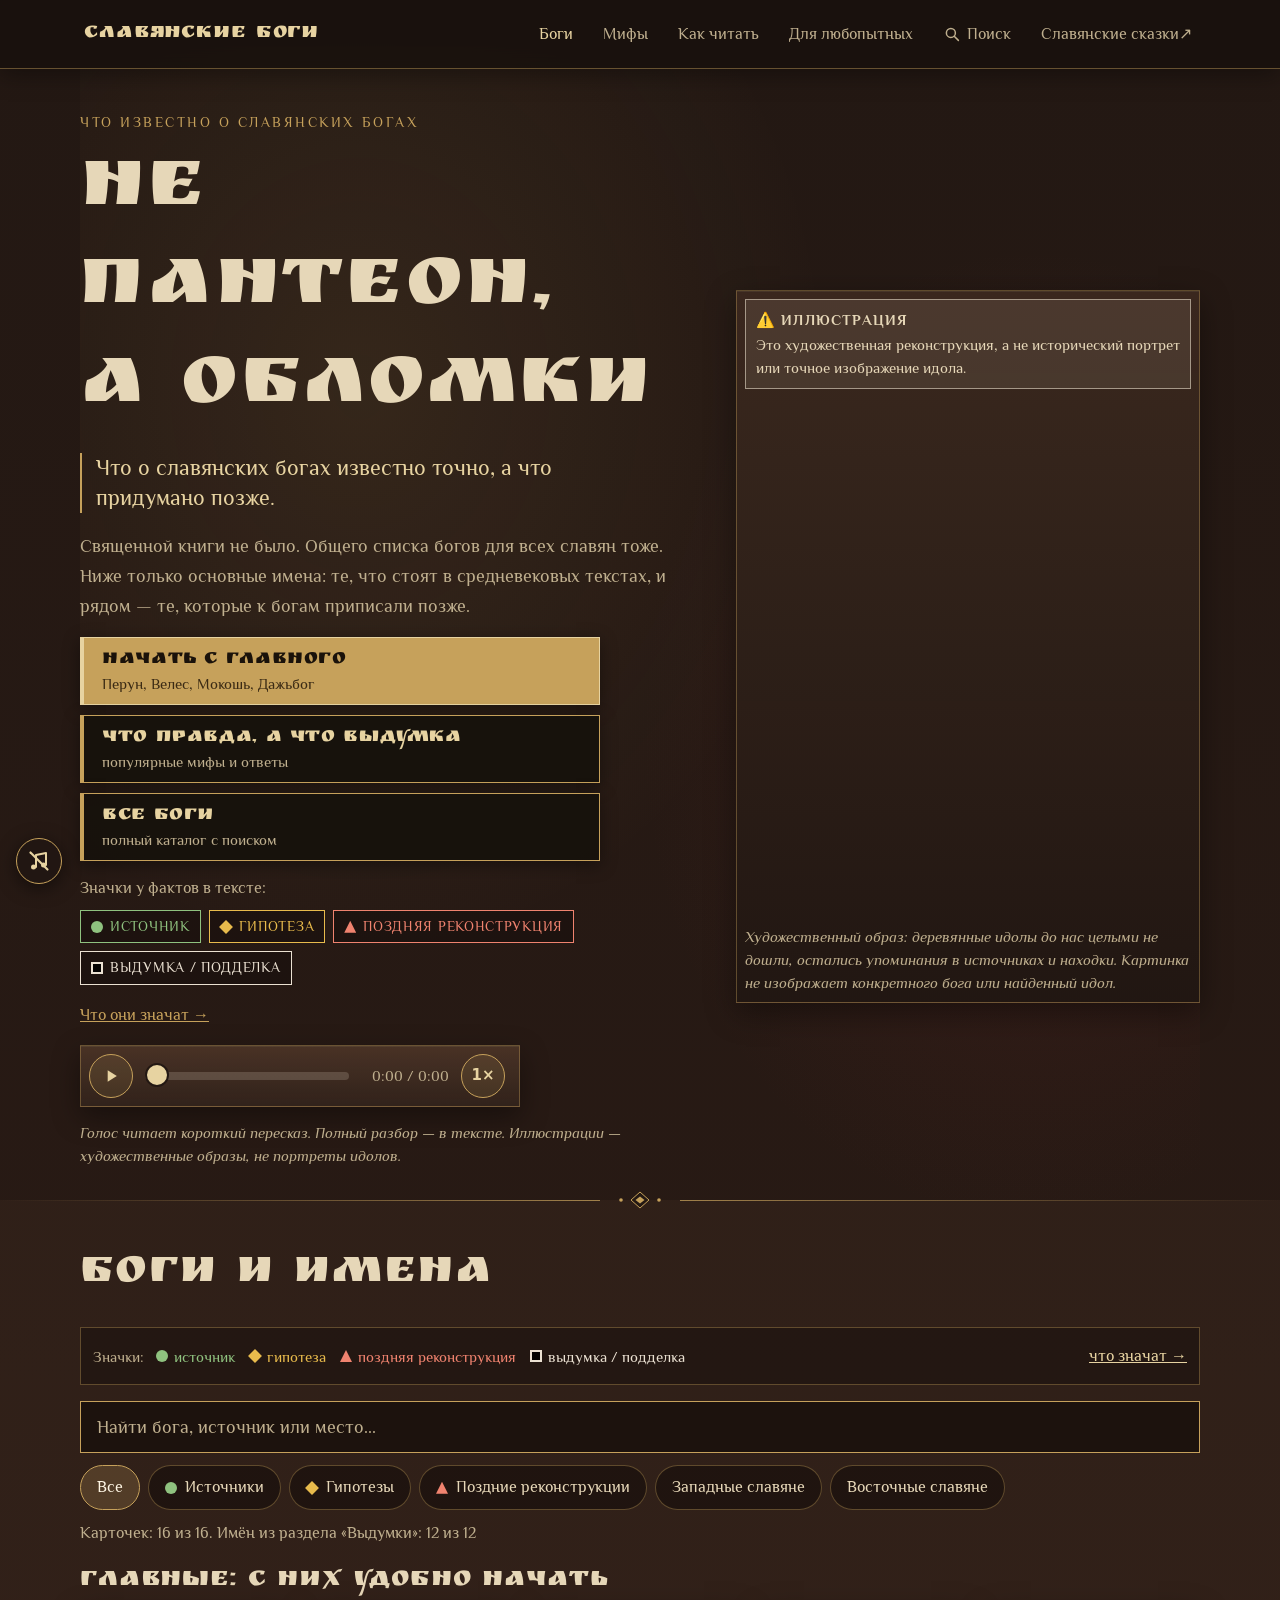
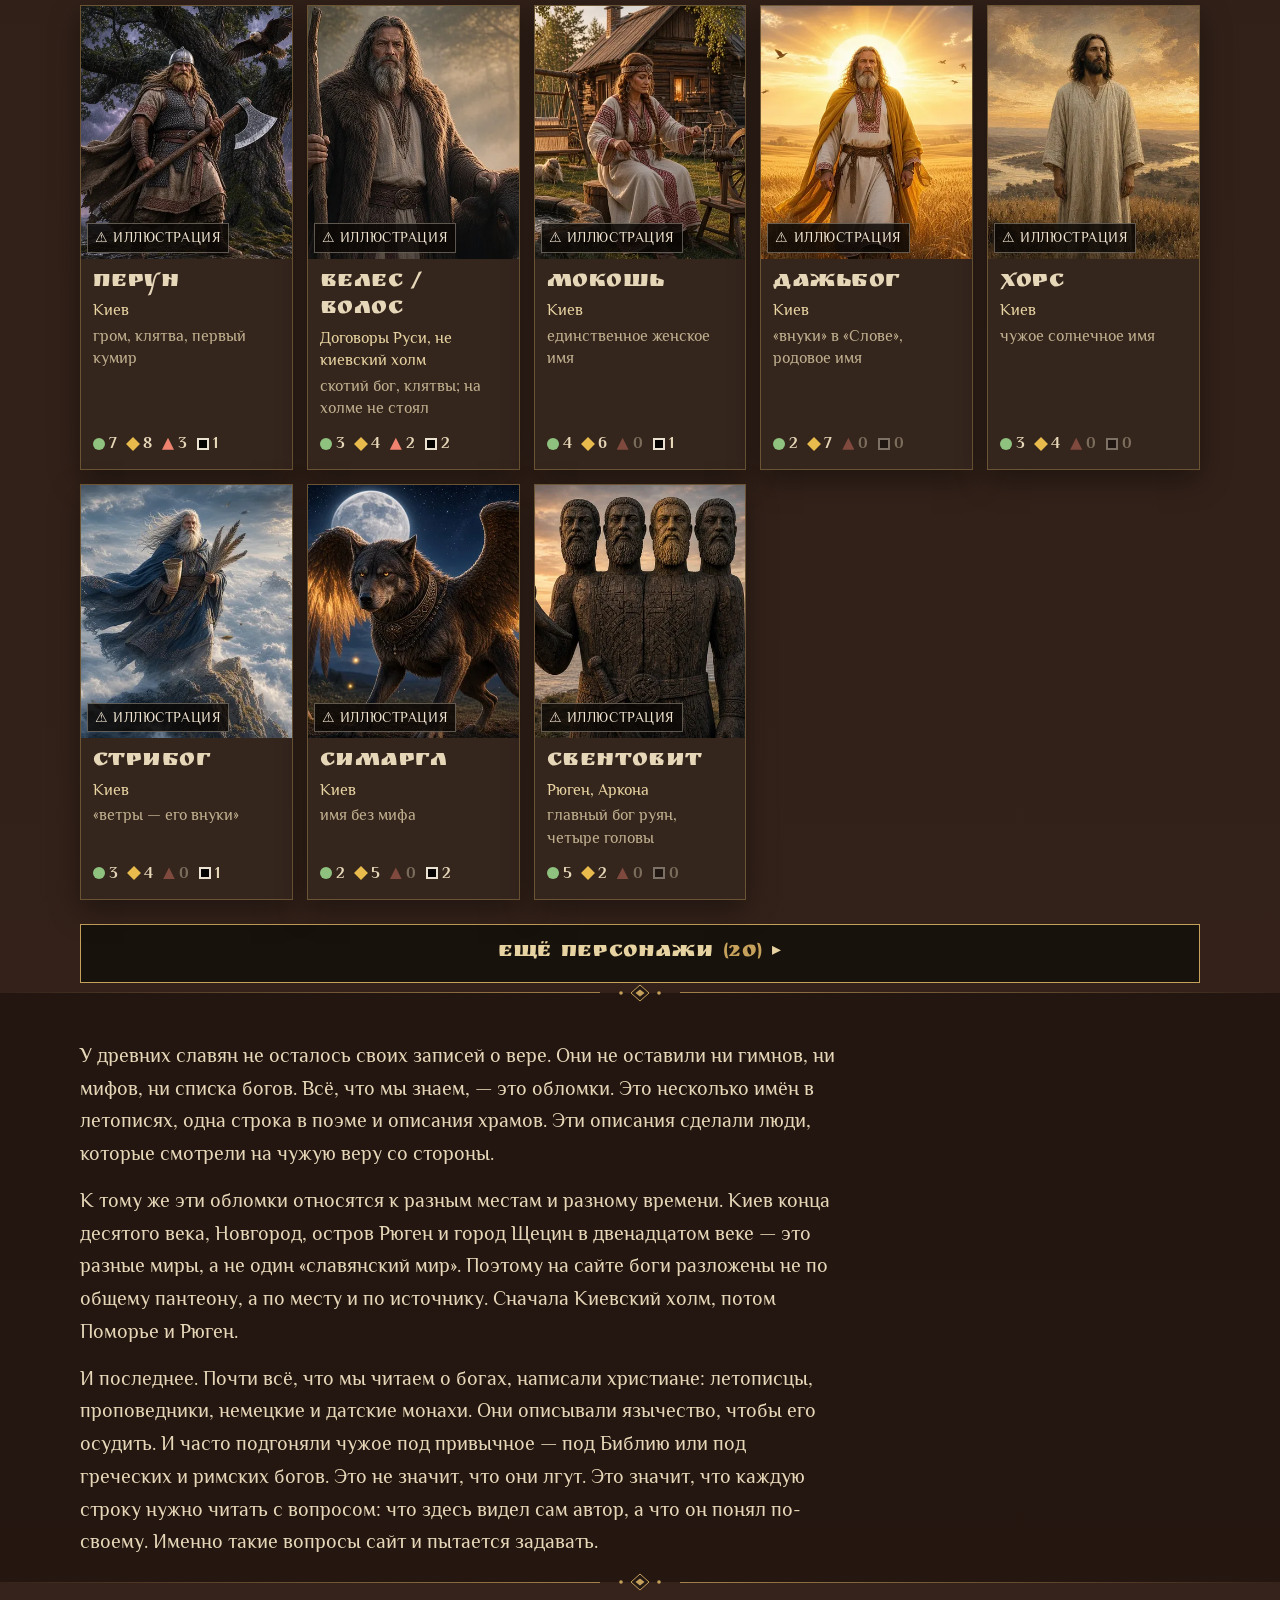
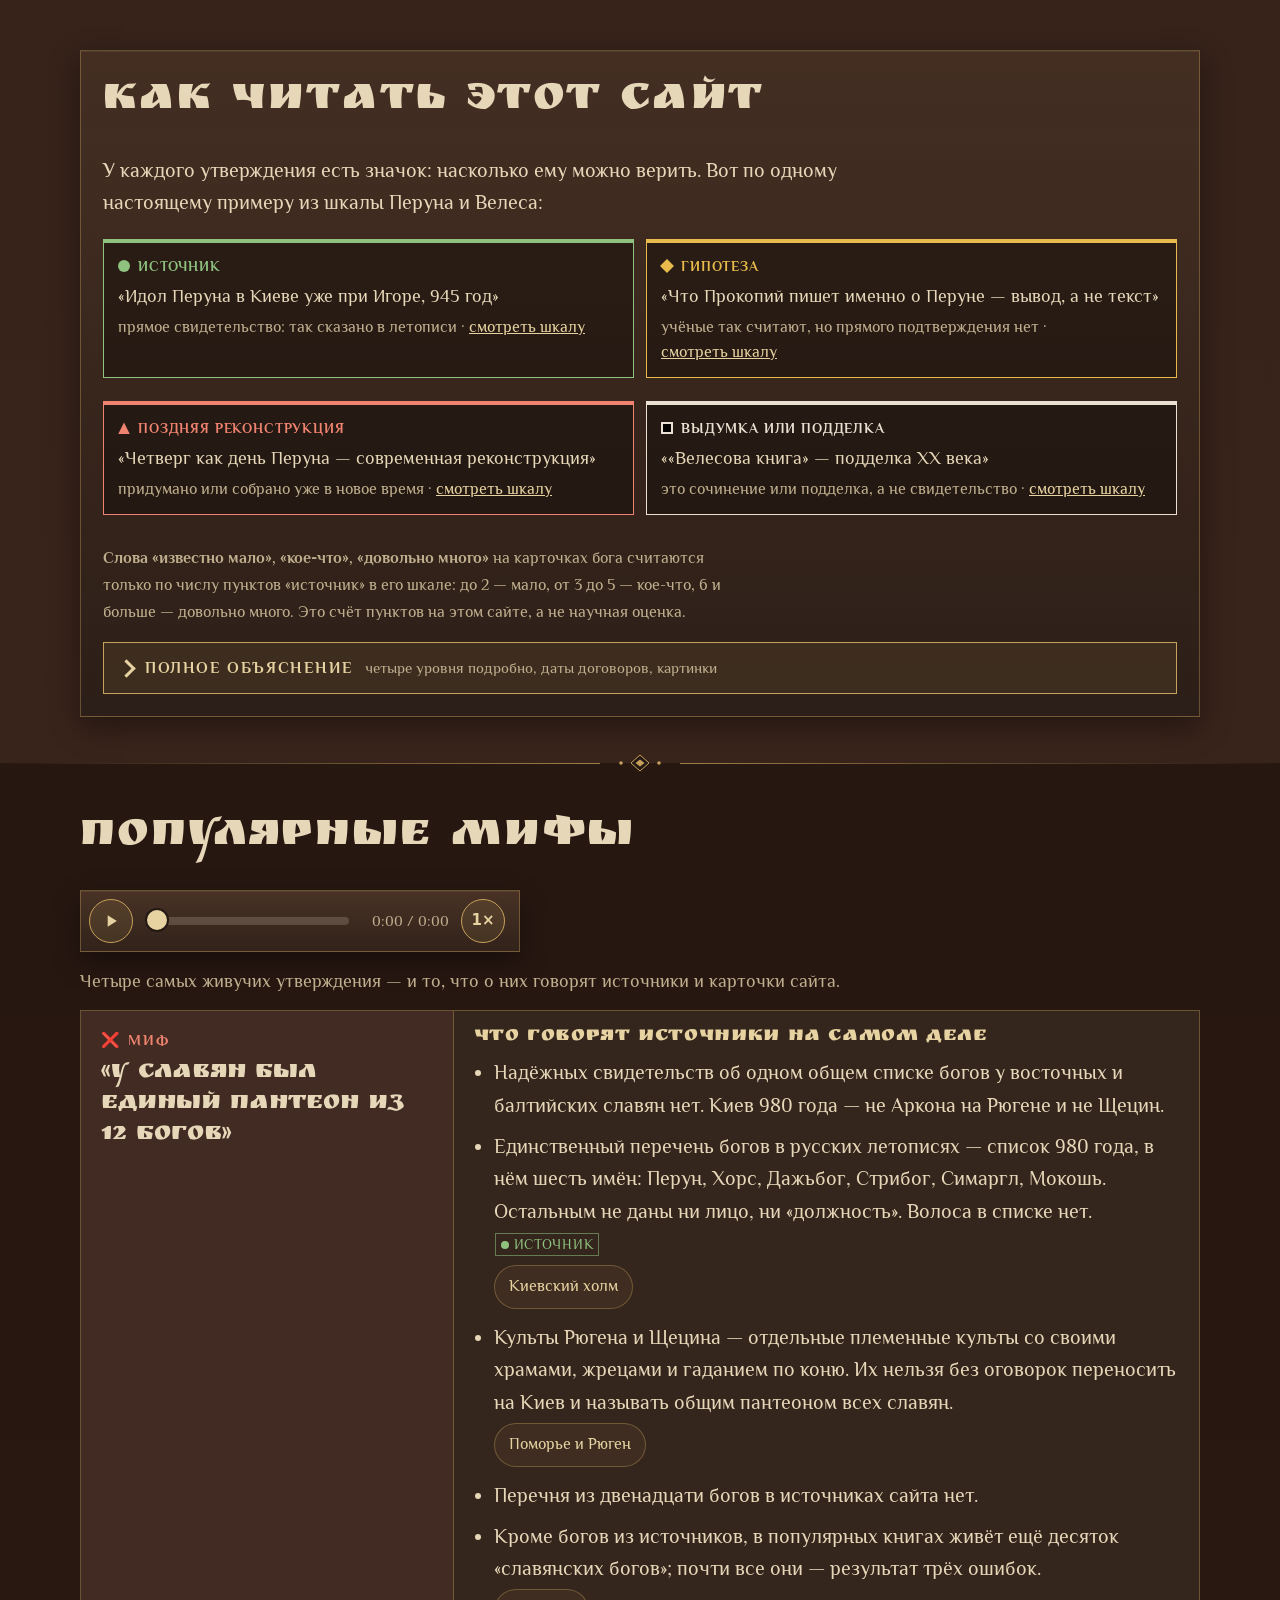
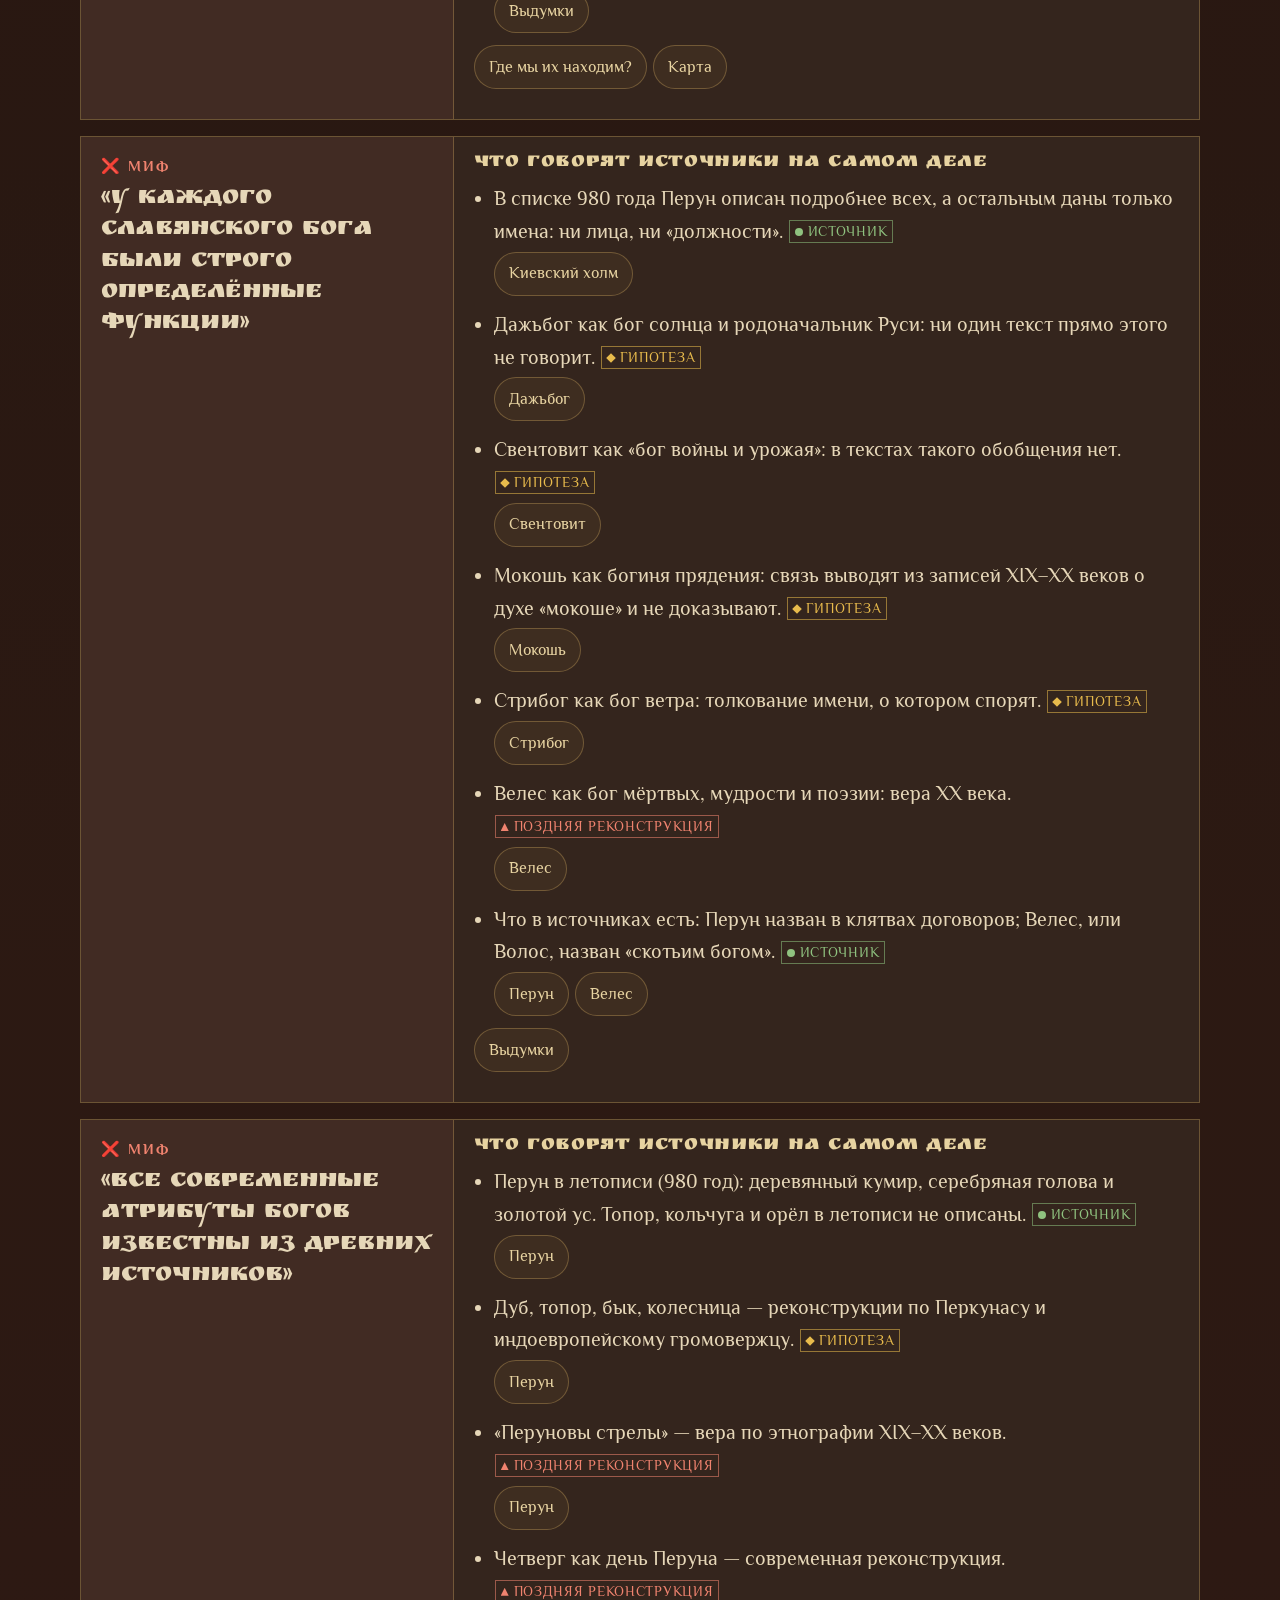
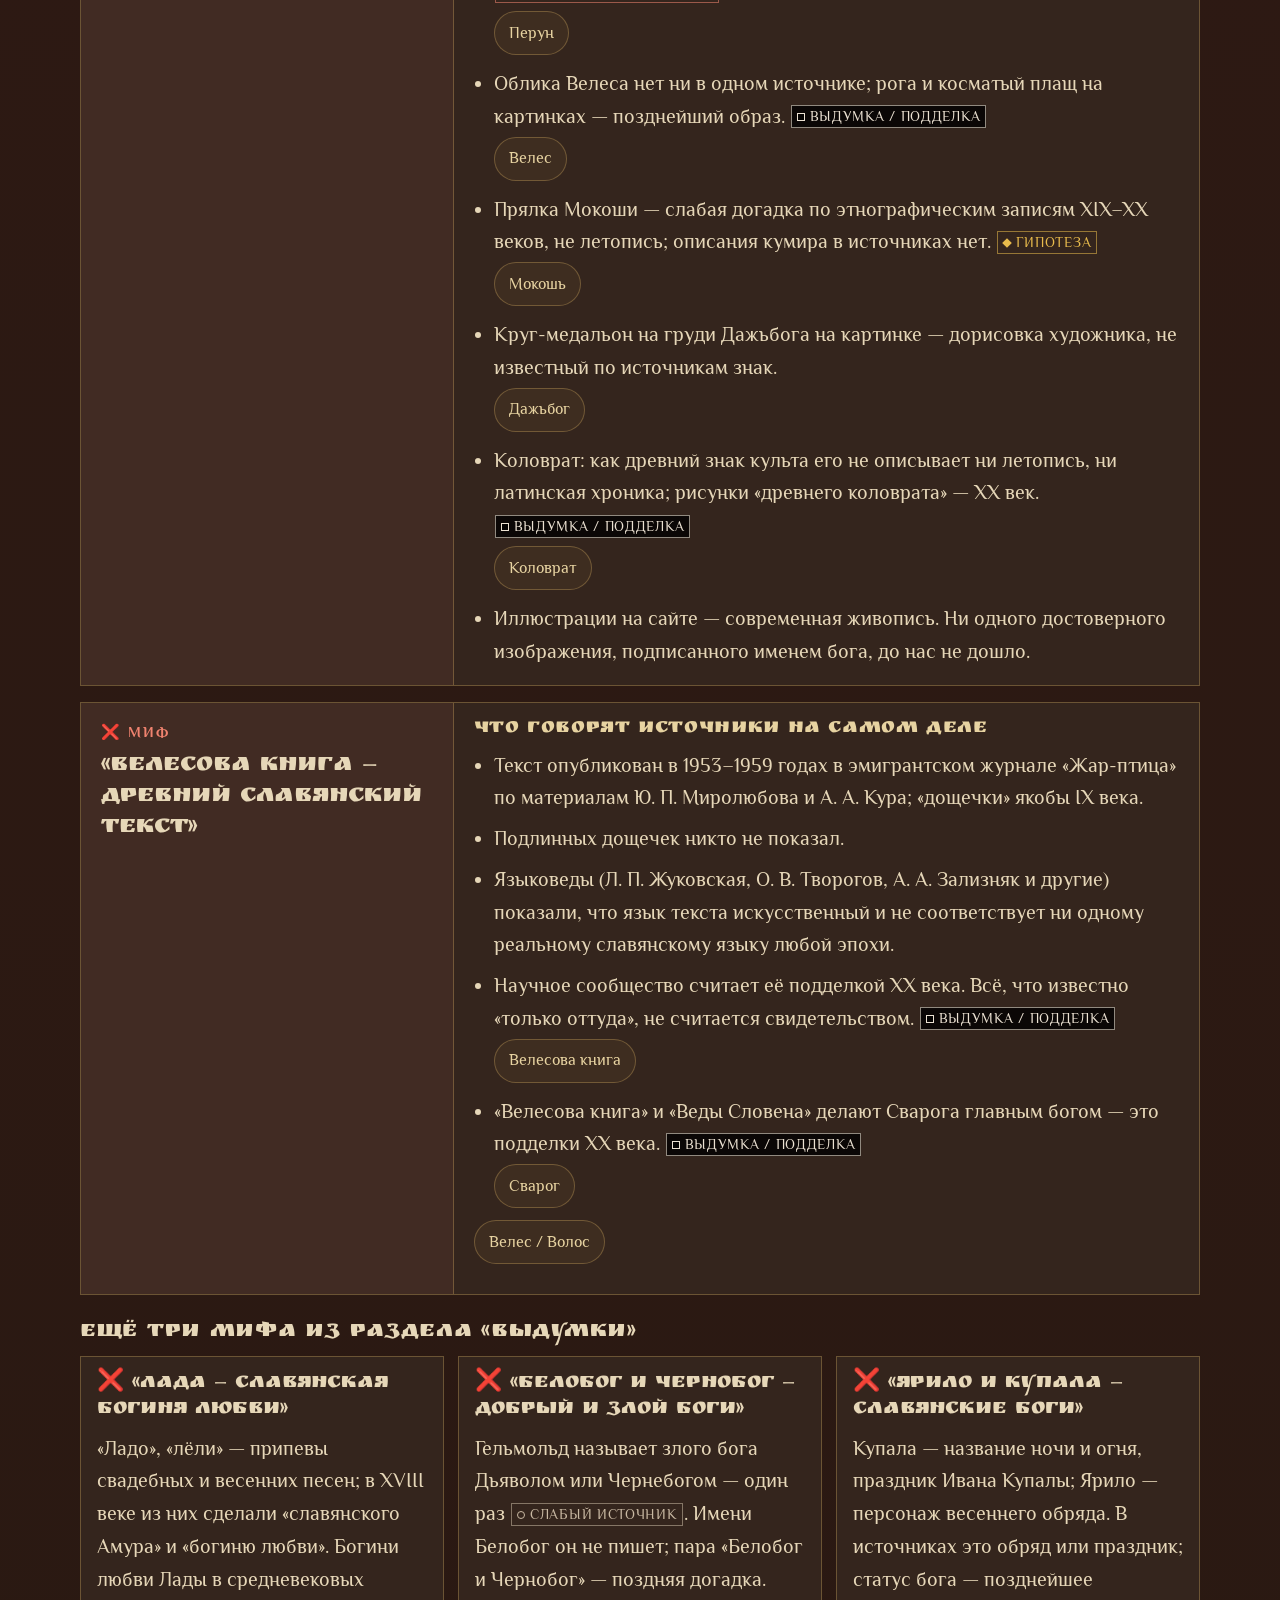
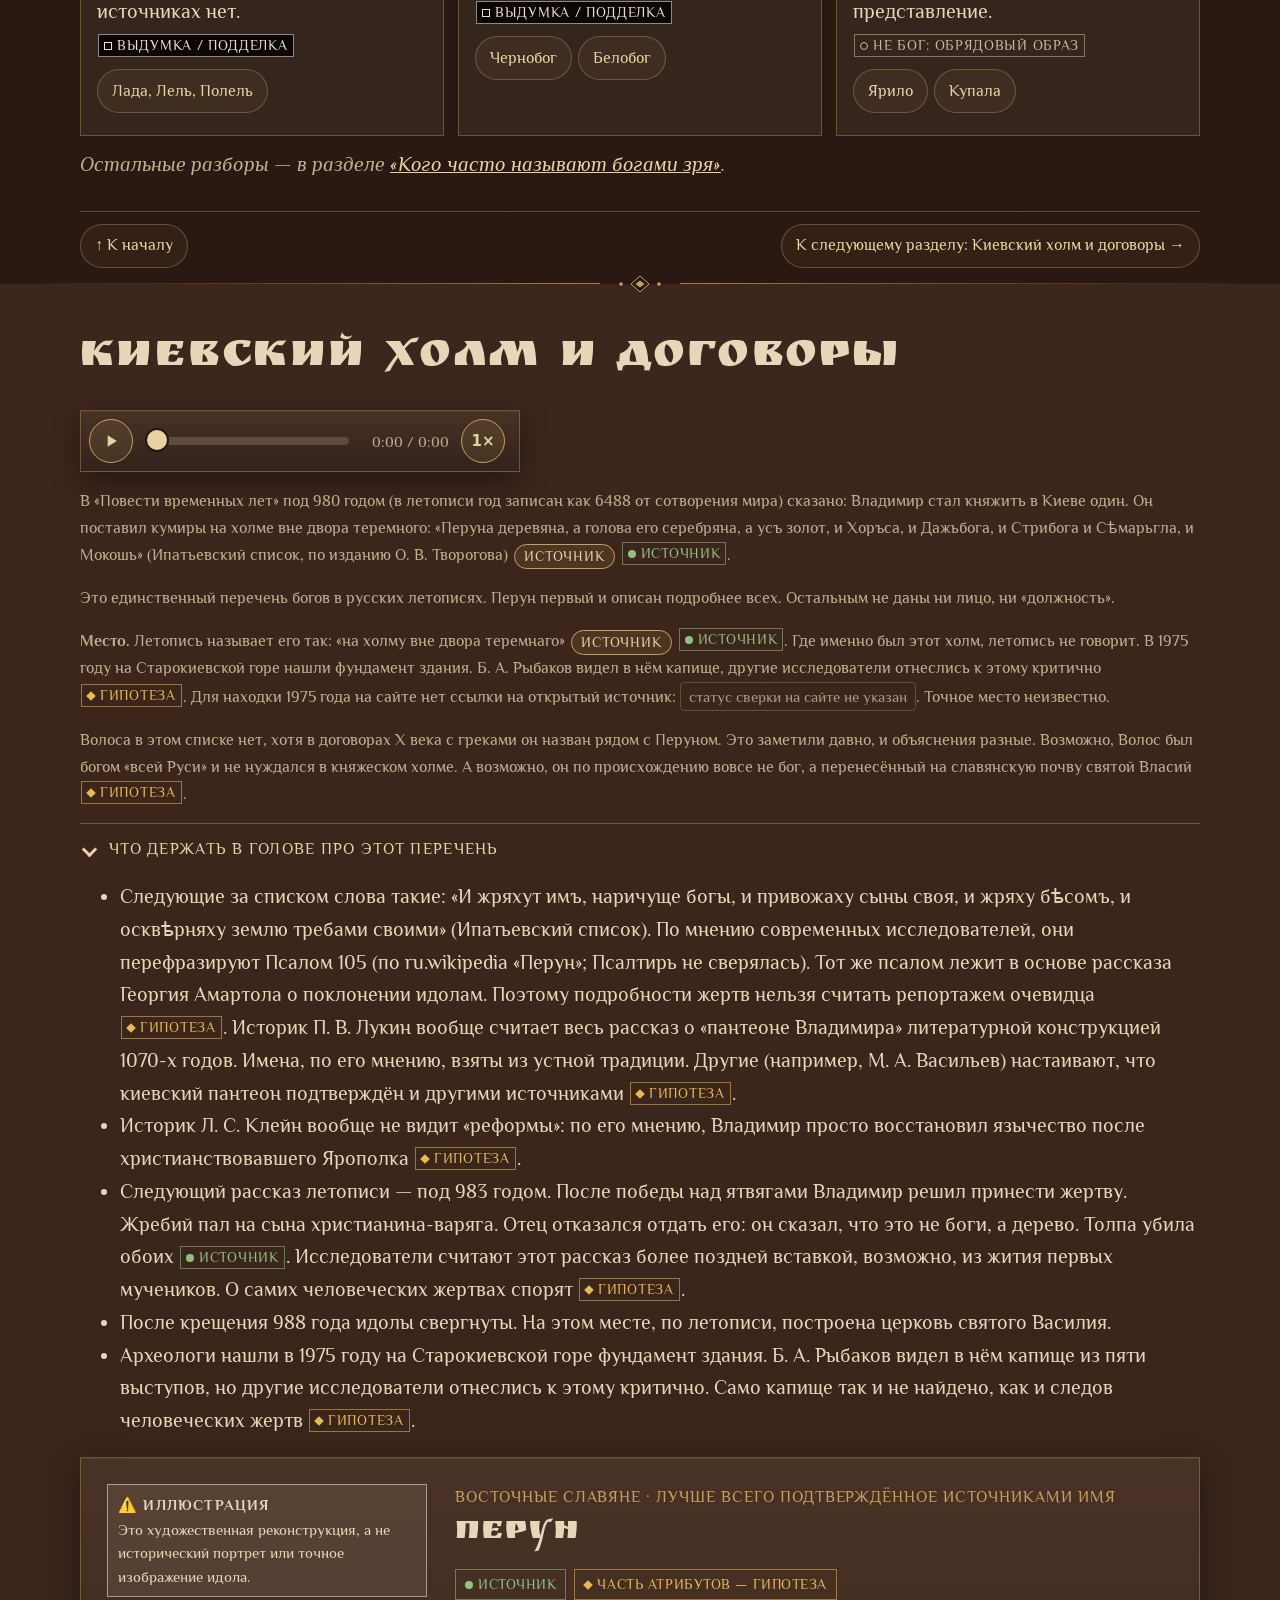
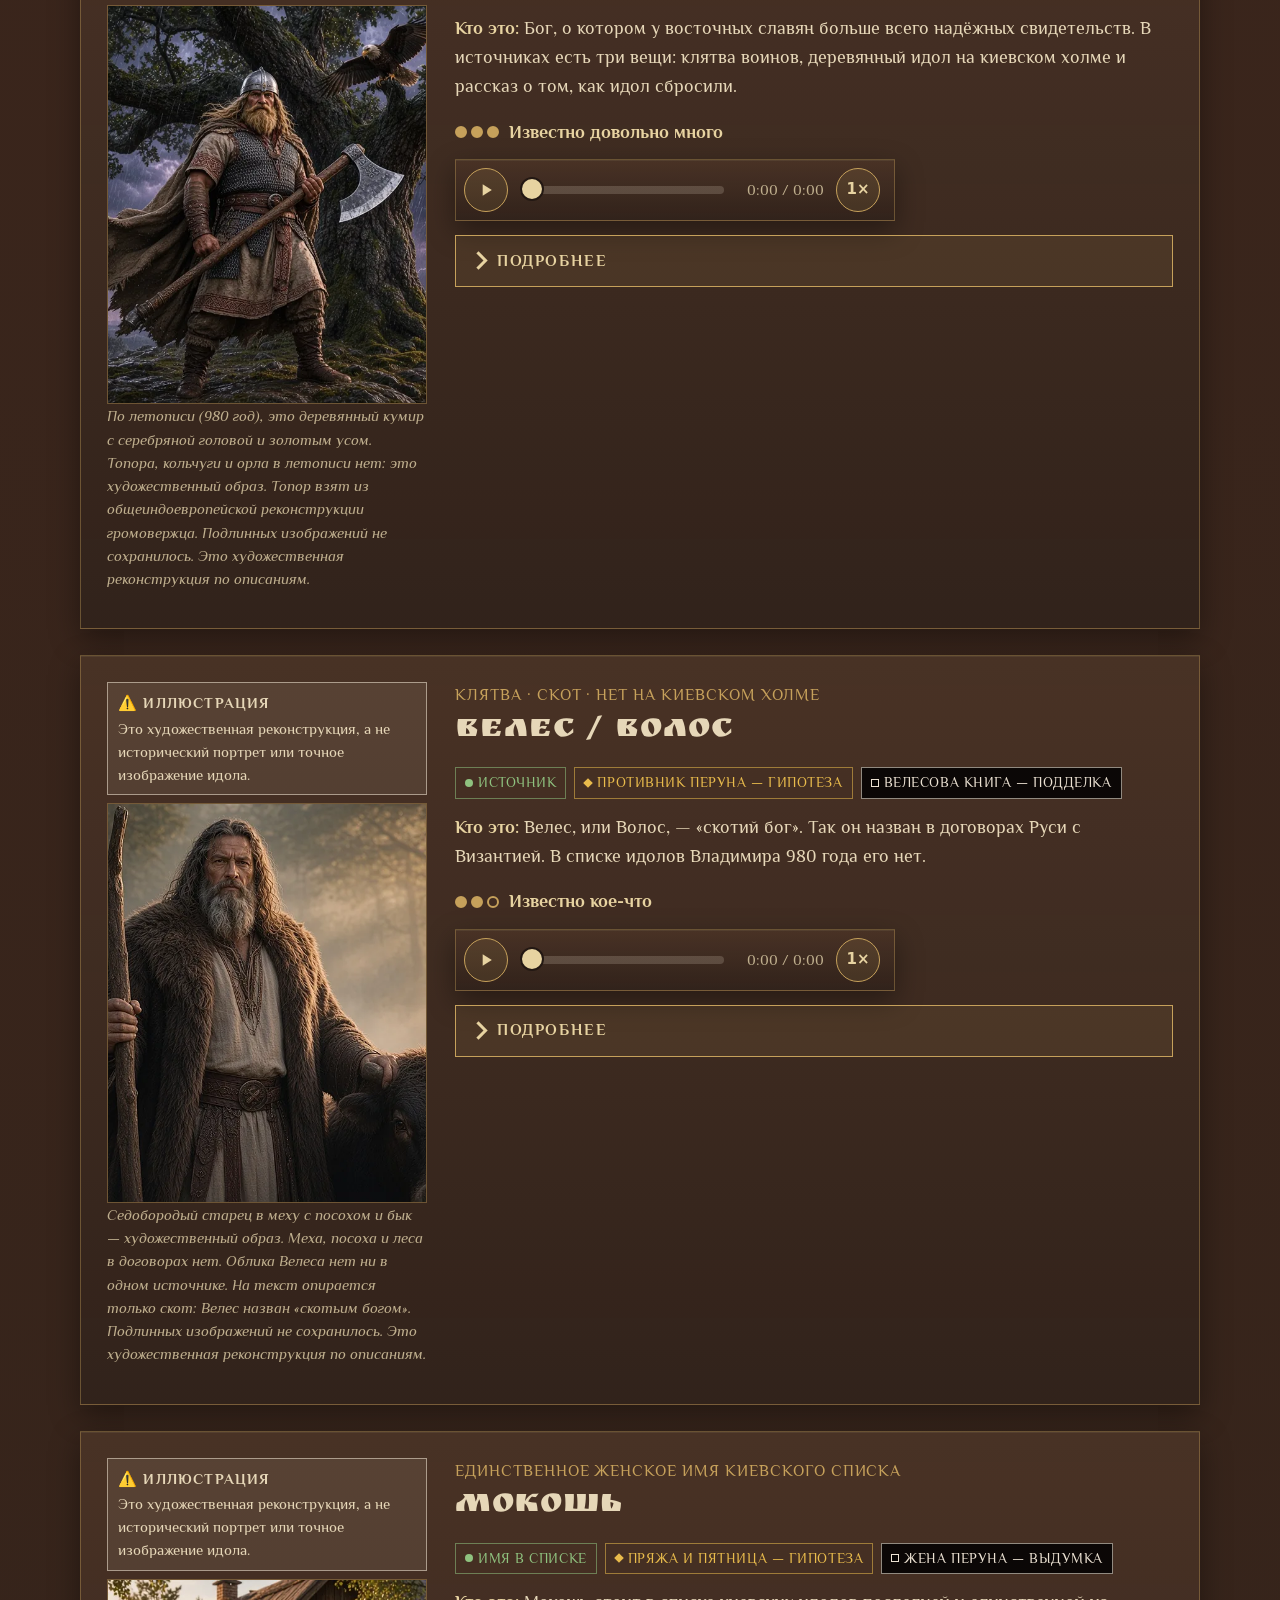
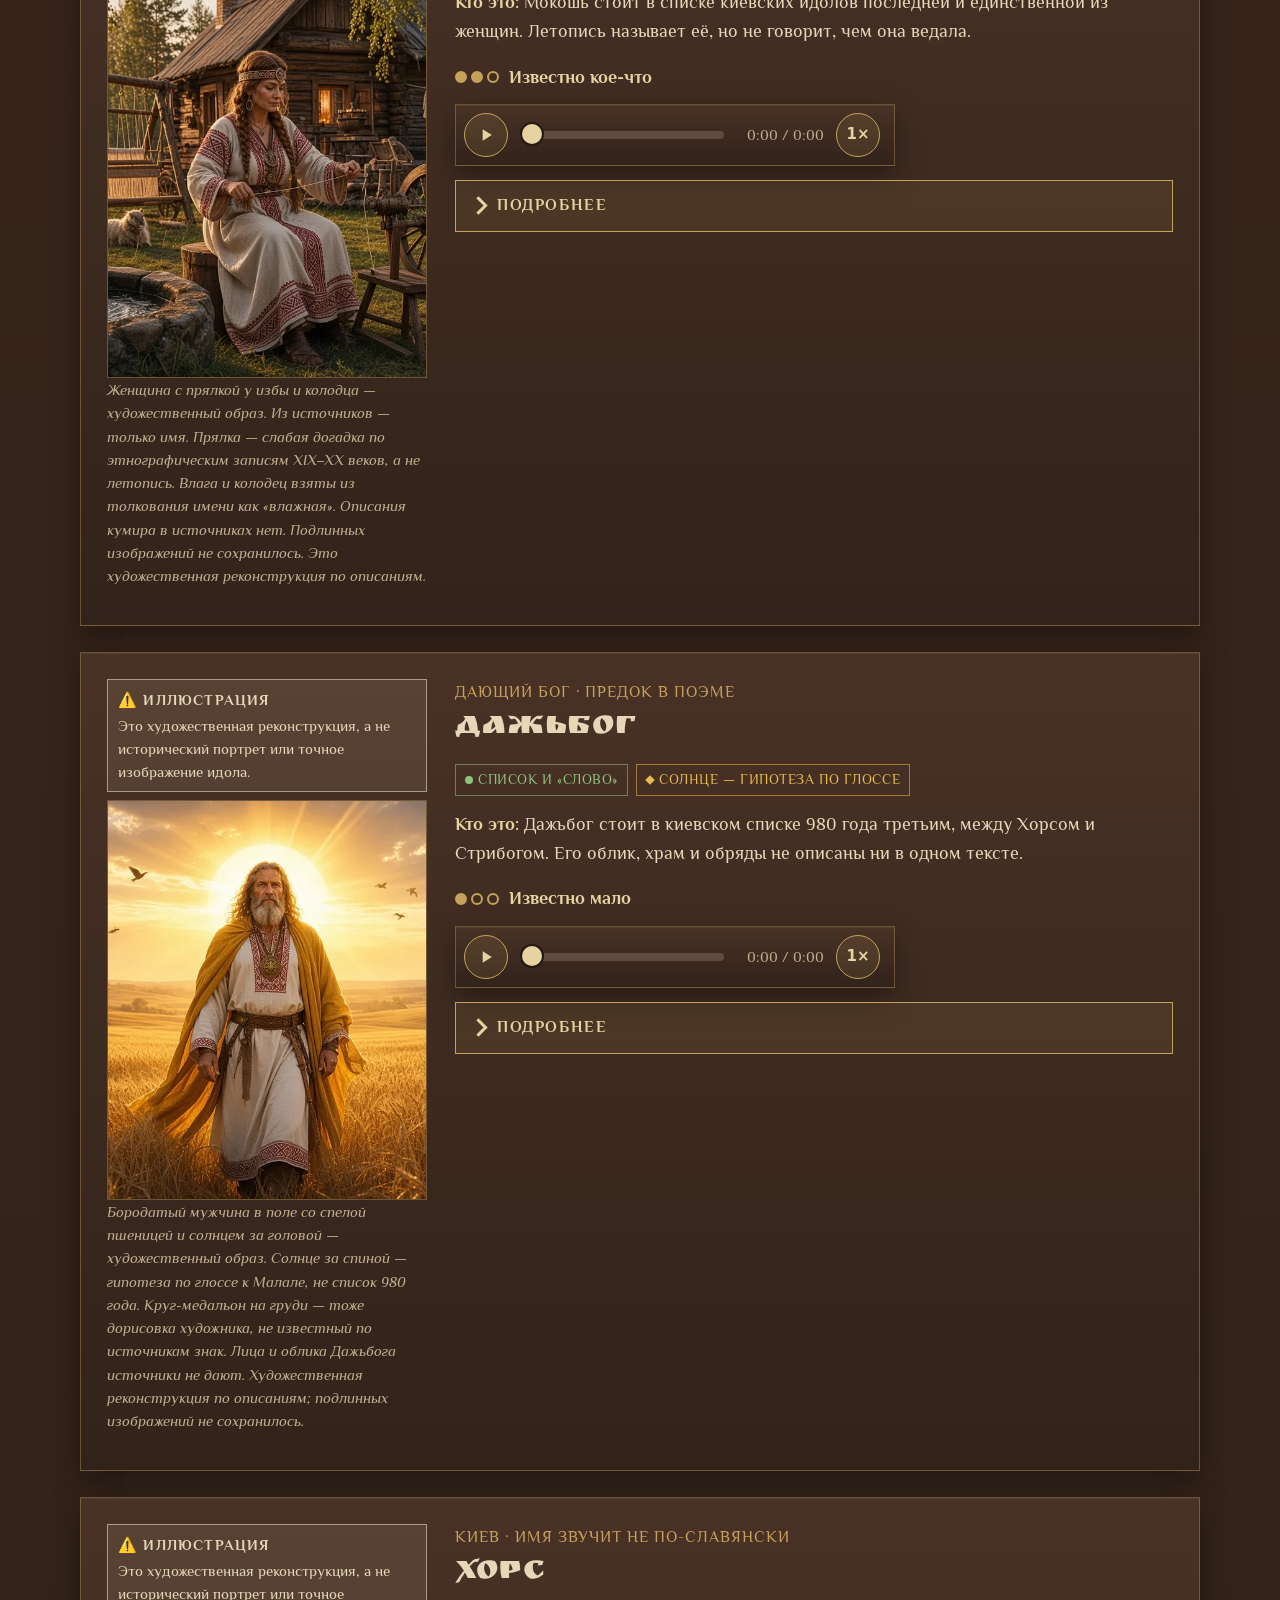
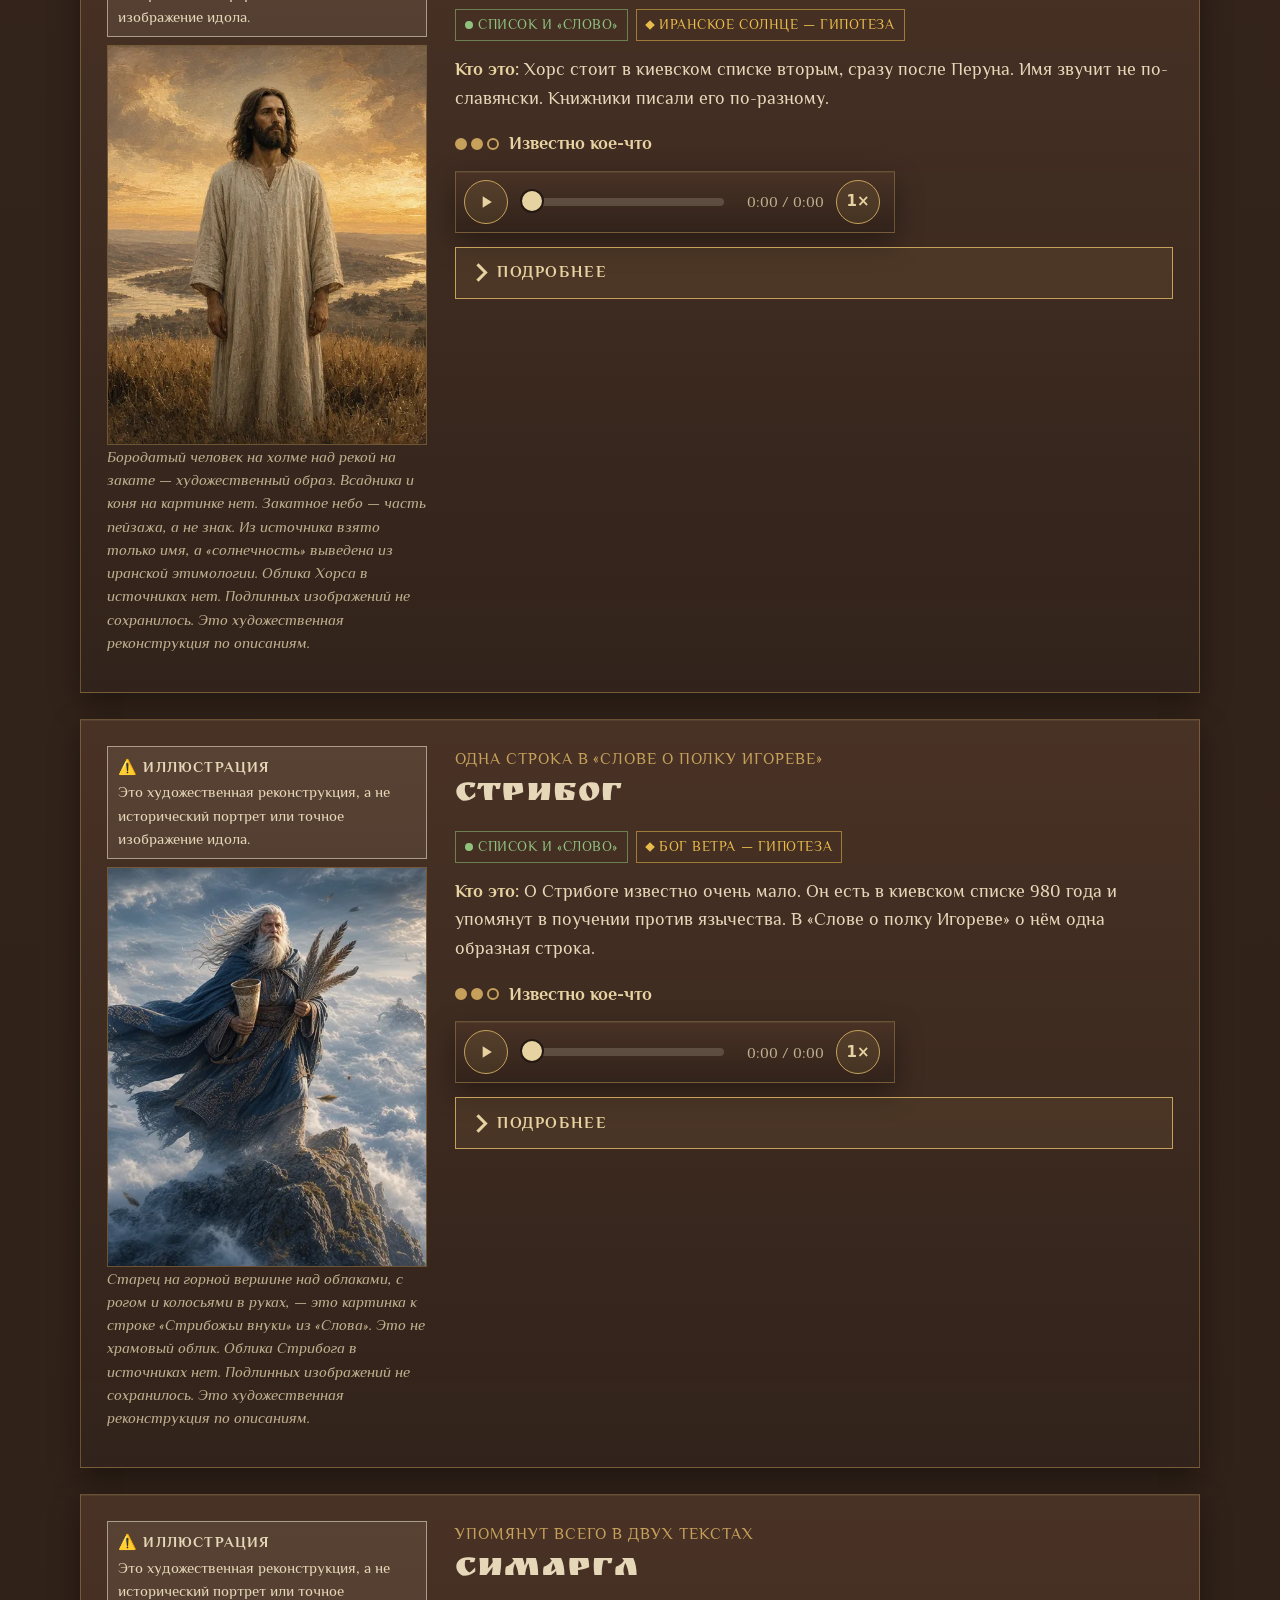
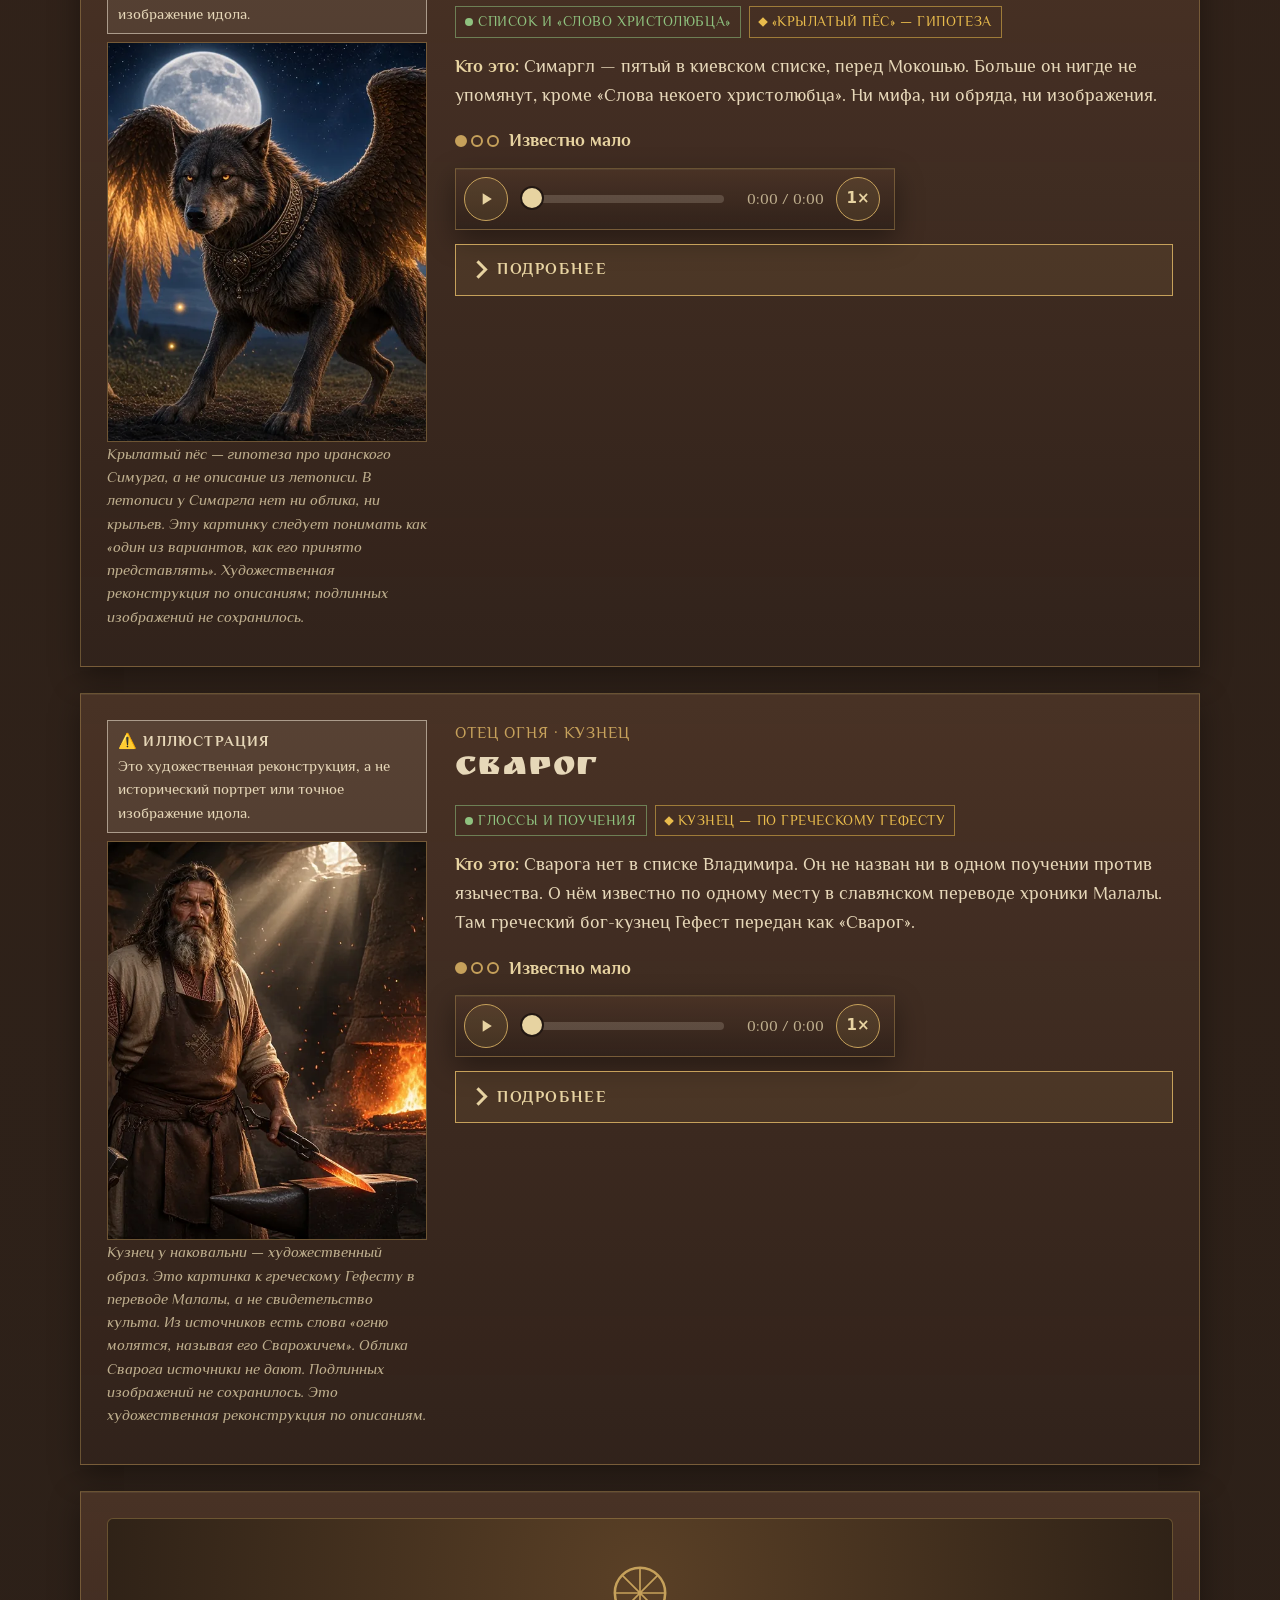
==== commit 8b20a2a2: "Хронология: плитки эпох больше не прилипают поверх ленты" ====
--- a/index.html
+++ b/index.html
@@ -26,7 +26,7 @@
 <meta name="twitter:image:alt" content="Три тёсаных деревянных столба с намеченной головой, без лиц, у реки в тумане на закате (художественный образ)">
 <link rel="preload" href="fonts/ruslan-display-normal-400-cyrillic.woff2" as="font" type="font/woff2" crossorigin>
 <link rel="preload" href="fonts/philosopher-normal-400-cyrillic.woff2" as="font" type="font/woff2" crossorigin>
-<link rel="stylesheet" href="styles.css?v=20261006t">
+<link rel="stylesheet" href="styles.css?v=20261007a">
 </head>
 <body id="top">
 <svg width="0" height="0" style="position:absolute" aria-hidden="true" focusable="false"><symbol id="wheel" viewBox="0 0 100 100"><circle cx="50" cy="50" r="30" fill="none" stroke="currentColor" stroke-width="3"/><path d="M50 20v60M20 50h60M29 29l42 42M71 29L29 71" fill="none" stroke="currentColor" stroke-width="2"/></symbol></svg>
@@ -214,7 +214,7 @@
       <audio controls preload="none" src="audio/perun.mp3?v=4" data-title="Перун"></audio>
       <details class="more" id="more-perun"><summary><span class="rs-t">Подробнее</span></summary><div class="more-body">
       <details class="scaled sub"><summary><span class="rs-t">Что известно точно</span></summary>
-      <div class="scale" id="scale-perun" data-s="8" data-h="8" data-l="3" data-f="1" data-w="1"><h4 class="bh">Шкала достоверности</h4><p class="sct">Что мы знаем о Перуне?</p><div class="tally" role="group" aria-label="Число пунктов по уровням"><div class="tl tl-s"><i class="ic ic-s" aria-hidden="true"></i><b>8</b><span>пунктов<br>источник</span></div><div class="tl tl-h"><i class="ic ic-h" aria-hidden="true"></i><b>8</b><span>пунктов<br>гипотеза</span></div><div class="tl tl-l"><i class="ic ic-l" aria-hidden="true"></i><b>3</b><span>пункта<br>поздняя реконструкция</span></div><div class="tl tl-f"><i class="ic ic-f" aria-hidden="true"></i><b>1</b><span>пункт<br>выдумка / подделка</span></div></div><div class="sctot"><div class="pbar" role="img" aria-label="Пунктов всего 21: источник — 8, гипотеза — 8, поздняя реконструкция — 3, выдумка / подделка — 1, слабый источник или не бог — 1"><i class="seg sg-s" style="flex-grow:8" title="источник: 8"></i><i class="seg sg-h" style="flex-grow:8" title="гипотеза: 8"></i><i class="seg sg-l" style="flex-grow:3" title="поздняя реконструкция: 3"></i><i class="seg sg-f" style="flex-grow:1" title="выдумка / подделка: 1"></i><i class="seg sg-w" style="flex-grow:1" title="слабый источник или не бог: 1"></i></div></div><ul class="sc"><li class="it it-s" data-lv="s"><i class="ic ic-s" aria-hidden="true"></i><span>Прокопий (VI век): один бог — творец молнии, ему приносят в жертву быков; имени нет <span class="itl">— источник</span></span></li><li class="it it-s" data-lv="s"><i class="ic ic-s" aria-hidden="true"></i><span>Клятва Перуном и Волосом, 907 год (ПВЛ) <span class="itl">— источник</span></span></li><li class="it it-s" data-lv="s"><i class="ic ic-s" aria-hidden="true"></i><span>Идол Перуна в Киеве уже при Игоре, 945 год <span class="itl">— источник</span></span></li><li class="it it-s" data-lv="s"><i class="ic ic-s" aria-hidden="true"></i><span>Клятва Святослава Перуном и Волосом, 971 год <span class="itl">— источник</span></span></li><li class="it it-s" data-lv="s"><i class="ic ic-s" aria-hidden="true"></i><span>Деревянный идол Перуна с серебряной головой и золотым усом на киевском холме, 980 год <span class="itl">— источник</span></span></li><li class="it it-s" data-lv="s"><i class="ic ic-s" aria-hidden="true"></i><span>Идол над Волховом в Новгороде, 980 год (по имени назван не во всех списках) <span class="itl">— источник</span></span></li><li class="it it-s" data-lv="s"><i class="ic ic-s" aria-hidden="true"></i><span>Низвержение идола в Киеве, 988 год <span class="itl">— источник</span></span></li><li class="it it-s" data-lv="s"><i class="ic ic-s" aria-hidden="true"></i><span>Новгород, 989 год: архиепископ Аким «Перуна посече»; палицы в тексте нет <span class="itl">— источник</span></span></li><li class="it it-h" data-lv="h"><i class="ic ic-h" aria-hidden="true"></i><span>Этимология «бить» и родство имени с балтским Перкунасом — оспаривается <span class="itl">— гипотеза</span></span></li><li class="it it-h" data-lv="h"><i class="ic ic-h" aria-hidden="true"></i><span>Что Прокопий пишет именно о Перуне — вывод, а не текст <span class="itl">— гипотеза</span></span></li><li class="it it-h" data-lv="h"><i class="ic ic-h" aria-hidden="true"></i><span>Рассказ о договоре 907 года — вставка (Шахматов) <span class="itl">— гипотеза</span></span></li><li class="it it-h" data-lv="h"><i class="ic ic-h" aria-hidden="true"></i><span>Описание низвержения, возможно, восходит к Георгию Амартолу (Петрухин) <span class="itl">— гипотеза</span></span></li><li class="it it-h" data-lv="h"><i class="ic ic-h" aria-hidden="true"></i><span>Дуб, топор, бык, колесница — реконструкции по Перкунасу и индоевропейскому громовержцу <span class="itl">— гипотеза</span></span></li><li class="it it-l" data-lv="l"><i class="ic ic-l" aria-hidden="true"></i><span>Четверг как день Перуна — современная реконструкция <span class="itl">— поздняя реконструкция</span></span></li><li class="it it-h" data-lv="h"><i class="ic ic-h" aria-hidden="true"></i><span>Бой Перуна с Велесом (Иванов, Топоров, 1970-е) — критикуется <span class="itl">— гипотеза</span></span></li><li class="it it-h" data-lv="h"><i class="ic ic-h" aria-hidden="true"></i><span>Культ Перуна «перешёл» на Илью-пророка (Щапов) — возражают <span class="itl">— гипотеза</span></span></li><li class="it it-h" data-lv="h"><i class="ic ic-h" aria-hidden="true"></i><span>Перынь — святилище Перуна (Седов) или сопки (Васильев) <span class="itl">— гипотеза</span></span></li><li class="it it-l" data-lv="l"><i class="ic ic-l" aria-hidden="true"></i><span>Перуновы стрелы — вера по этнографии XIX–XX веков <span class="itl">— поздняя реконструкция</span></span></li><li class="it it-l" data-lv="l"><i class="ic ic-l" aria-hidden="true"></i><span>Палица Перуна на Волхове — только в летописях XV века <span class="itl">— поздняя реконструкция</span></span></li><li class="it it-f" data-lv="f"><i class="ic ic-f" aria-hidden="true"></i><span>«Парома» придумал Коллар; сочинения Древлянского считаются сомнительными <span class="itl">— выдумка / подделка</span></span></li><li class="it it-w" data-lv="w"><i class="ic ic-n" aria-hidden="true"></i><span>Иоакимовская летопись (рассказ о палице) известна только в пересказе Татищева <span class="itl">— слабый источник</span></span></li></ul></div>
+      <div class="scale grouped" id="scale-perun" data-s="8" data-h="8" data-l="3" data-f="1" data-w="1"><h4 class="bh">Шкала достоверности</h4><p class="sct">Что мы знаем о Перуне?</p><div class="scg it-s"><h5 class="scgh"><i class="ic ic-s" aria-hidden="true"></i>Есть в источниках</h5><ul class="sc"><li class="it it-s" data-lv="s"><i class="ic ic-s" aria-hidden="true"></i><span>Прокопий (VI век) пишет об одном боге — творце молнии, которому приносят в жертву быков. Имени бога он не называет. <span class="itl">— источник</span></span></li><li class="it it-s" data-lv="s"><i class="ic ic-s" aria-hidden="true"></i><span>907 год: Олег и его мужи клянутся Перуном и Волосом (ПВЛ). <span class="itl">— источник</span></span></li><li class="it it-s" data-lv="s"><i class="ic ic-s" aria-hidden="true"></i><span>945 год: идол Перуна стоит в Киеве уже при Игоре. <span class="itl">— источник</span></span></li><li class="it it-s" data-lv="s"><i class="ic ic-s" aria-hidden="true"></i><span>971 год: Святослав клянётся Перуном и Волосом. <span class="itl">— источник</span></span></li><li class="it it-s" data-lv="s"><i class="ic ic-s" aria-hidden="true"></i><span>980 год: на киевском холме стоит деревянный идол Перуна с серебряной головой и золотым усом. <span class="itl">— источник</span></span></li><li class="it it-s" data-lv="s"><i class="ic ic-s" aria-hidden="true"></i><span>980 год: идол над Волховом в Новгороде. По имени он назван не во всех списках летописи. <span class="itl">— источник</span></span></li><li class="it it-s" data-lv="s"><i class="ic ic-s" aria-hidden="true"></i><span>988 год: идол в Киеве сбрасывают. <span class="itl">— источник</span></span></li><li class="it it-s" data-lv="s"><i class="ic ic-s" aria-hidden="true"></i><span>989 год, Новгород: архиепископ Аким «Перуна посече». Палицы в этом тексте нет. <span class="itl">— источник</span></span></li></ul></div><div class="scg it-h"><h5 class="scgh"><i class="ic ic-h" aria-hidden="true"></i>Гипотезы</h5><ul class="sc"><li class="it it-h" data-lv="h"><i class="ic ic-h" aria-hidden="true"></i><span>Имя выводят от корня «бить». Родство с балтским Перкунасом оспаривается. <span class="itl">— гипотеза</span></span></li><li class="it it-h" data-lv="h"><i class="ic ic-h" aria-hidden="true"></i><span>Что Прокопий пишет именно о Перуне, — вывод исследователей, а не слова источника. <span class="itl">— гипотеза</span></span></li><li class="it it-h" data-lv="h"><i class="ic ic-h" aria-hidden="true"></i><span>Рассказ о договоре 907 года, по мнению Шахматова, вставка в летопись. <span class="itl">— гипотеза</span></span></li><li class="it it-h" data-lv="h"><i class="ic ic-h" aria-hidden="true"></i><span>По мнению Петрухина, описание низвержения идола, возможно, восходит к «Хронике» Георгия Амартола. <span class="itl">— гипотеза</span></span></li><li class="it it-h" data-lv="h"><i class="ic ic-h" aria-hidden="true"></i><span>Дуб, топор, бык и колесница восстановлены по Перкунасу и индоевропейскому громовержцу. В славянских текстах их нет. <span class="itl">— гипотеза</span></span></li><li class="it it-h" data-lv="h"><i class="ic ic-h" aria-hidden="true"></i><span>Бой Перуна с Велесом — реконструкция Иванова и Топорова 1970-х годов. Её критикуют. <span class="itl">— гипотеза</span></span></li><li class="it it-h" data-lv="h"><i class="ic ic-h" aria-hidden="true"></i><span>Щапов считал, что культ Перуна «перешёл» на Илью-пророка. Ему возражают Брюкнер и Уорнер. <span class="itl">— гипотеза</span></span></li><li class="it it-h" data-lv="h"><i class="ic ic-h" aria-hidden="true"></i><span>Перынь: Седов считал её святилищем Перуна, Васильев — сопками (курганами). <span class="itl">— гипотеза</span></span></li></ul></div><div class="scg it-l"><h5 class="scgh"><i class="ic ic-l" aria-hidden="true"></i>Поздние реконструкции</h5><ul class="sc"><li class="it it-l" data-lv="l"><i class="ic ic-l" aria-hidden="true"></i><span>Четверг считают днём Перуна только в современных реконструкциях. <span class="itl">— поздняя реконструкция</span></span></li><li class="it it-l" data-lv="l"><i class="ic ic-l" aria-hidden="true"></i><span>О вере в Перуновы стрелы знают из этнографии XIX–XX веков, а не из средневековых текстов. <span class="itl">— поздняя реконструкция</span></span></li><li class="it it-l" data-lv="l"><i class="ic ic-l" aria-hidden="true"></i><span>Палица Перуна на Волхове появляется только в летописях XV века. <span class="itl">— поздняя реконструкция</span></span></li></ul></div><div class="scg it-f"><h5 class="scgh"><i class="ic ic-f" aria-hidden="true"></i>Выдумки и подделки</h5><ul class="sc"><li class="it it-f" data-lv="f"><i class="ic ic-f" aria-hidden="true"></i><span>«Парома» придумал Коллар. Сочинения Древлянского считаются сомнительными. <span class="itl">— выдумка / подделка</span></span></li></ul></div><div class="scg it-w"><h5 class="scgh"><i class="ic ic-n" aria-hidden="true"></i>Слабые источники</h5><ul class="sc"><li class="it it-w" data-lv="w"><i class="ic ic-n" aria-hidden="true"></i><span>Иоакимовская летопись с рассказом о палице известна только в пересказе Татищева. <span class="itl">— слабый источник</span></span></li></ul></div></div>
       </details>
       <details class="brief briefd closed sub"><summary class="bh">Кратко: что известно и что нет</summary><dl><div><dt>Кто это?</dt><dd>Бог, о котором у восточных славян больше всего надёжных свидетельств. В источниках есть три вещи: клятва воинов, деревянный идол на киевском холме и рассказ о том, как идол сбросили.</dd></div><div><dt>Что известно (источники)</dt><dd>Клятвы Перуном в договорах Руси с Византией (907, 945, 971 годы). Деревянный идол с серебряной головой и золотым усом в Киеве (980 год). Низвержение идола в 988 году.</dd></div><div><dt>Что предположительно</dt><dd>Прокопий Кесарийский не называет бога по имени. Что он пишет именно о Перуне — вывод, а не текст. Родство имени с балтским Перкунасом оспаривается. «Бой Перуна с Велесом» — реконструкция 1970-х годов. Её критикуют.</dd></div><div><dt>Что появилось значительно позже</dt><dd>Дуб, топор, бык и колесница — реконструкции по Перкунасу и общеиндоевропейскому громовержцу. Перуновы стрелы известны по этнографии XIX–XX веков. Четверг как день Перуна — современная реконструкция.</dd></div></dl></details>
       <details class="relics sub" id="relics-perun"><summary><span class="rs-t">Реликвии и находки</span><span class="rs-hint">3 объекта: Киев, Перынь, дуб из Днепра</span></summary>
@@ -267,7 +267,7 @@
       <audio controls preload="none" src="audio/veles.mp3?v=5" data-title="Велес / Волос"></audio>
       <details class="more" id="more-veles"><summary><span class="rs-t">Подробнее</span></summary><div class="more-body">
       <details class="scaled sub"><summary><span class="rs-t">Что известно точно</span></summary>
-      <div class="scale" id="scale-veles" data-s="3" data-h="4" data-l="2" data-f="2" data-w="0"><h4 class="bh">Шкала достоверности</h4><p class="sct">Что мы знаем о Велесе?</p><div class="tally" role="group" aria-label="Число пунктов по уровням"><div class="tl tl-s"><i class="ic ic-s" aria-hidden="true"></i><b>3</b><span>пункта<br>источник</span></div><div class="tl tl-h"><i class="ic ic-h" aria-hidden="true"></i><b>4</b><span>пункта<br>гипотеза</span></div><div class="tl tl-l"><i class="ic ic-l" aria-hidden="true"></i><b>2</b><span>пункта<br>поздняя реконструкция</span></div><div class="tl tl-f"><i class="ic ic-f" aria-hidden="true"></i><b>2</b><span>пункта<br>выдумка / подделка</span></div></div><div class="sctot"><div class="pbar" role="img" aria-label="Пунктов всего 11: источник — 3, гипотеза — 4, поздняя реконструкция — 2, выдумка / подделка — 2"><i class="seg sg-s" style="flex-grow:3" title="источник: 3"></i><i class="seg sg-h" style="flex-grow:4" title="гипотеза: 4"></i><i class="seg sg-l" style="flex-grow:2" title="поздняя реконструкция: 2"></i><i class="seg sg-f" style="flex-grow:2" title="выдумка / подделка: 2"></i></div></div><ul class="sc"><li class="it it-s" data-lv="s"><i class="ic ic-s" aria-hidden="true"></i><span>Клятва Перуном и Волосом, 907 год <span class="itl">— источник</span></span></li><li class="it it-s" data-lv="s"><i class="ic ic-s" aria-hidden="true"></i><span>Клятва Святослава Перуном и Волосом, 971 год <span class="itl">— источник</span></span></li><li class="it it-s" data-lv="s"><i class="ic ic-s" aria-hidden="true"></i><span>Берестяная грамота № 914 (XI век): «Волоса» — признанный эквивалент святого Власия <span class="itl">— источник</span></span></li><li class="it it-h" data-lv="h"><i class="ic ic-h" aria-hidden="true"></i><span>Волос — святой Власий, а Велес — отдельный демон (Мансикка, Ловмянский, Клейн) <span class="itl">— гипотеза</span></span></li><li class="it it-h" data-lv="h"><i class="ic ic-h" aria-hidden="true"></i><span>Перун — князь и дружина, Волос — вся земля (Иванов, Топоров) <span class="itl">— гипотеза</span></span></li><li class="it it-h" data-lv="h"><i class="ic ic-h" aria-hidden="true"></i><span>«Велесовь внуче»: «потомок» (Иванов, Топоров) или «великий» (Подлипчук, не проверено) <span class="itl">— гипотеза</span></span></li><li class="it it-h" data-lv="h"><i class="ic ic-h" aria-hidden="true"></i><span>Змей и война с Перуном («основной миф» Иванова и Топорова) — многие отвергают <span class="itl">— гипотеза</span></span></li><li class="it it-l" data-lv="l"><i class="ic ic-l" aria-hidden="true"></i><span>Бог мёртвых, мудрости и поэзии — вера XX века <span class="itl">— поздняя реконструкция</span></span></li><li class="it it-l" data-lv="l"><i class="ic ic-l" aria-hidden="true"></i><span>«Волосова бородка», медвежья лапа в хлеву — записи XIX–XX веков <span class="itl">— поздняя реконструкция</span></span></li><li class="it it-f" data-lv="f"><i class="ic ic-f" aria-hidden="true"></i><span>Рога и косматый плащ на картинках — позднейший образ <span class="itl">— выдумка / подделка</span></span></li><li class="it it-f" data-lv="f"><i class="ic ic-f" aria-hidden="true"></i><span>«Велесова книга» — подделка XX века <span class="itl">— выдумка / подделка</span></span></li></ul></div>
+      <div class="scale grouped" id="scale-veles" data-s="3" data-h="4" data-l="2" data-f="2" data-w="0"><h4 class="bh">Шкала достоверности</h4><p class="sct">Что мы знаем о Велесе?</p><div class="scg it-s"><h5 class="scgh"><i class="ic ic-s" aria-hidden="true"></i>Есть в источниках</h5><ul class="sc"><li class="it it-s" data-lv="s"><i class="ic ic-s" aria-hidden="true"></i><span>907 год: русы клянутся Перуном и Волосом. <span class="itl">— источник</span></span></li><li class="it it-s" data-lv="s"><i class="ic ic-s" aria-hidden="true"></i><span>971 год: Святослав клянётся Перуном и Волосом. <span class="itl">— источник</span></span></li><li class="it it-s" data-lv="s"><i class="ic ic-s" aria-hidden="true"></i><span>Берестяная грамота № 914 (XI век) показывает, что «Волоса» — признанный эквивалент святого Власия. <span class="itl">— источник</span></span></li></ul></div><div class="scg it-h"><h5 class="scgh"><i class="ic ic-h" aria-hidden="true"></i>Гипотезы</h5><ul class="sc"><li class="it it-h" data-lv="h"><i class="ic ic-h" aria-hidden="true"></i><span>Мансикка, Ловмянский и Клейн считают, что Волос — это святой Власий, а Велес — отдельный демон. <span class="itl">— гипотеза</span></span></li><li class="it it-h" data-lv="h"><i class="ic ic-h" aria-hidden="true"></i><span>По Иванову и Топорову, Перун связан с князем и дружиной, а Волос — со всей землёй. <span class="itl">— гипотеза</span></span></li><li class="it it-h" data-lv="h"><i class="ic ic-h" aria-hidden="true"></i><span>Слова «Велесовь внуче» Иванов и Топоров понимали как «потомок», а Подлипчук — как «великий» (не проверено). <span class="itl">— гипотеза</span></span></li><li class="it it-h" data-lv="h"><i class="ic ic-h" aria-hidden="true"></i><span>Змей и война с Перуном — это «основной миф» Иванова и Топорова. Многие его отвергают. <span class="itl">— гипотеза</span></span></li></ul></div><div class="scg it-l"><h5 class="scgh"><i class="ic ic-l" aria-hidden="true"></i>Поздние реконструкции</h5><ul class="sc"><li class="it it-l" data-lv="l"><i class="ic ic-l" aria-hidden="true"></i><span>Образ бога мёртвых, мудрости и поэзии появился в XX веке. <span class="itl">— поздняя реконструкция</span></span></li><li class="it it-l" data-lv="l"><i class="ic ic-l" aria-hidden="true"></i><span>«Волосова бородка» и медвежья лапа в хлеву известны по записям XIX–XX веков. <span class="itl">— поздняя реконструкция</span></span></li></ul></div><div class="scg it-f"><h5 class="scgh"><i class="ic ic-f" aria-hidden="true"></i>Выдумки и подделки</h5><ul class="sc"><li class="it it-f" data-lv="f"><i class="ic ic-f" aria-hidden="true"></i><span>Рога и косматый плащ на картинках придуманы позже. <span class="itl">— выдумка / подделка</span></span></li><li class="it it-f" data-lv="f"><i class="ic ic-f" aria-hidden="true"></i><span>«Велесова книга» — подделка XX века. <span class="itl">— выдумка / подделка</span></span></li></ul></div></div>
       </details>
       <details class="brief briefd closed sub"><summary class="bh">Кратко: что известно и что нет</summary><dl><div><dt>Кто это?</dt><dd>Велес, или Волос, — «скотий бог». Так он назван в договорах Руси с Византией. В списке идолов Владимира 980 года его нет.</dd></div><div><dt>Что известно (источники)</dt><dd>Клятвы Перуном и Волосом (907 и 971 годы). В берестяной грамоте № 914 XI века стоит «Волоса» как эквивалент имени святого Власия. В «Слове о полку Игореве» певец Боян назван «Велесовым внуком».</dd></div><div><dt>Что предположительно</dt><dd>Есть два мнения. Первое: «Велес» и «Волос» — один древний бог, противник Перуна (Якобсон, Иванов, Топоров). Второе: Волос — святой Власий, а Велес — отдельный демон (Мансикка, Ловмянский, Клейн). Окончательного ответа нет.</dd></div><div><dt>Что появилось значительно позже</dt><dd>«Основной миф» о войне Перуна с Велесом (1970-е годы). Велес как бог мёртвых, мудрости и поэзии — вера XX века. «Велесова книга» — подделка XX века.</dd></div></dl></details>
       <details class="relics sub" id="relics-veles"><summary><span class="rs-t">Реликвии и находки</span><span class="rs-hint">берестяная грамота № 914</span></summary>
@@ -308,7 +308,7 @@
       <audio controls preload="none" src="audio/mokosh.mp3?v=4" data-title="Мокошь"></audio>
       <details class="more" id="more-mokosh"><summary><span class="rs-t">Подробнее</span></summary><div class="more-body">
       <details class="scaled sub"><summary><span class="rs-t">Что известно точно</span></summary>
-      <div class="scale" id="scale-mokosh" data-s="4" data-h="6" data-l="0" data-f="1" data-w="0"><h4 class="bh">Шкала достоверности</h4><p class="sct">Что мы знаем о Мокоши?</p><div class="tally" role="group" aria-label="Число пунктов по уровням"><div class="tl tl-s"><i class="ic ic-s" aria-hidden="true"></i><b>4</b><span>пункта<br>источник</span></div><div class="tl tl-h"><i class="ic ic-h" aria-hidden="true"></i><b>6</b><span>пунктов<br>гипотеза</span></div><div class="tl tl-l tl-0"><i class="ic ic-l" aria-hidden="true"></i><b>0</b><span>пунктов<br>поздняя реконструкция</span></div><div class="tl tl-f"><i class="ic ic-f" aria-hidden="true"></i><b>1</b><span>пункт<br>выдумка / подделка</span></div></div><div class="sctot"><div class="pbar" role="img" aria-label="Пунктов всего 11: источник — 4, гипотеза — 6, выдумка / подделка — 1"><i class="seg sg-s" style="flex-grow:4" title="источник: 4"></i><i class="seg sg-h" style="flex-grow:6" title="гипотеза: 6"></i><i class="seg sg-f" style="flex-grow:1" title="выдумка / подделка: 1"></i></div></div><ul class="sc"><li class="it it-s" data-lv="s"><i class="ic ic-s" aria-hidden="true"></i><span>Мокошь названа последней в киевском списке 980 года <span class="itl">— источник</span></span></li><li class="it it-s" data-lv="s"><i class="ic ic-s" aria-hidden="true"></i><span>«Слово христолюбца»: «верують … в Мокошь, и в вилы» <span class="itl">— источник</span></span></li><li class="it it-s" data-lv="s"><i class="ic ic-s" aria-hidden="true"></i><span>«Слово святого Григория»: «вилам и Мокошьи…» <span class="itl">— источник</span></span></li><li class="it it-s" data-lv="s"><i class="ic ic-s" aria-hidden="true"></i><span>«Слово Златоуста»: «перену, хоурсу, виламъ и мокоши…» <span class="itl">— источник</span></span></li><li class="it it-h" data-lv="h"><i class="ic ic-h" aria-hidden="true"></i><span>Мокошь появилась в списке позже или заимствована (Мансикка, Ловмянский, Аничков) <span class="itl">— гипотеза</span></span></li><li class="it it-h" data-lv="h"><i class="ic ic-h" aria-hidden="true"></i><span>Богиня прядения — по записям XIX–XX веков о духе «мокоше»; связь не доказана <span class="itl">— гипотеза</span></span></li><li class="it it-h" data-lv="h"><i class="ic ic-h" aria-hidden="true"></i><span>Культ Мокоши «перешёл» на Параскеву Пятницу (Топоров) — критикуют <span class="itl">— гипотеза</span></span></li><li class="it it-h" data-lv="h"><i class="ic ic-h" aria-hidden="true"></i><span>Жена Перуна, изменяющая ему с Велесом (Иванов, Топоров) — критикуют <span class="itl">— гипотеза</span></span></li><li class="it it-h" data-lv="h"><i class="ic ic-h" aria-hidden="true"></i><span>«Макошь» как «мать жребия» (Рыбаков) — отвергнуто <span class="itl">— гипотеза</span></span></li><li class="it it-h" data-lv="h"><i class="ic ic-h" aria-hidden="true"></i><span>Мокошь на Збручском идоле и северных вышивках (Рыбаков) — критикуют <span class="itl">— гипотеза</span></span></li><li class="it it-f" data-lv="f"><i class="ic ic-f" aria-hidden="true"></i><span>«Сказка про бога Посвистача» — подделка <span class="itl">— выдумка / подделка</span></span></li></ul></div>
+      <div class="scale grouped" id="scale-mokosh" data-s="4" data-h="6" data-l="0" data-f="1" data-w="0"><h4 class="bh">Шкала достоверности</h4><p class="sct">Что мы знаем о Мокоши?</p><div class="scg it-s"><h5 class="scgh"><i class="ic ic-s" aria-hidden="true"></i>Есть в источниках</h5><ul class="sc"><li class="it it-s" data-lv="s"><i class="ic ic-s" aria-hidden="true"></i><span>Мокошь названа последней в киевском списке 980 года. <span class="itl">— источник</span></span></li><li class="it it-s" data-lv="s"><i class="ic ic-s" aria-hidden="true"></i><span>«Слово христолюбца»: «верують … в Мокошь, и в вилы» <span class="itl">— источник</span></span></li><li class="it it-s" data-lv="s"><i class="ic ic-s" aria-hidden="true"></i><span>«Слово святого Григория»: «вилам и Мокошьи…» <span class="itl">— источник</span></span></li><li class="it it-s" data-lv="s"><i class="ic ic-s" aria-hidden="true"></i><span>«Слово Златоуста»: «перену, хоурсу, виламъ и мокоши…» <span class="itl">— источник</span></span></li></ul></div><div class="scg it-h"><h5 class="scgh"><i class="ic ic-h" aria-hidden="true"></i>Гипотезы</h5><ul class="sc"><li class="it it-h" data-lv="h"><i class="ic ic-h" aria-hidden="true"></i><span>Мансикка, Ловмянский и Аничков считали, что Мокошь появилась в списке позже или была заимствована. <span class="itl">— гипотеза</span></span></li><li class="it it-h" data-lv="h"><i class="ic ic-h" aria-hidden="true"></i><span>Образ богини прядения построен на записях XIX–XX веков о духе «мокоше». Связь не доказана. <span class="itl">— гипотеза</span></span></li><li class="it it-h" data-lv="h"><i class="ic ic-h" aria-hidden="true"></i><span>Топоров считал, что культ Мокоши «перешёл» на Параскеву Пятницу. Это критикуют. <span class="itl">— гипотеза</span></span></li><li class="it it-h" data-lv="h"><i class="ic ic-h" aria-hidden="true"></i><span>Иванов и Топоров видели в Мокоши жену Перуна, изменяющую ему с Велесом. Это критикуют. <span class="itl">— гипотеза</span></span></li><li class="it it-h" data-lv="h"><i class="ic ic-h" aria-hidden="true"></i><span>Рыбаков толковал «Макошь» как «мать жребия». Это толкование отвергнуто. <span class="itl">— гипотеза</span></span></li><li class="it it-h" data-lv="h"><i class="ic ic-h" aria-hidden="true"></i><span>Рыбаков видел Мокошь на Збручском идоле и северных вышивках. Это критикуют. <span class="itl">— гипотеза</span></span></li></ul></div><div class="scg it-f"><h5 class="scgh"><i class="ic ic-f" aria-hidden="true"></i>Выдумки и подделки</h5><ul class="sc"><li class="it it-f" data-lv="f"><i class="ic ic-f" aria-hidden="true"></i><span>«Сказка про бога Посвистача» — подделка. <span class="itl">— выдумка / подделка</span></span></li></ul></div></div>
       </details>
       <details class="brief briefd closed sub"><summary class="bh">Кратко: что известно и что нет</summary><dl><div><dt>Кто это?</dt><dd>Мокошь стоит в списке киевских идолов последней и единственной из женщин. Летопись называет её, но не говорит, чем она ведала.</dd></div><div><dt>Что известно (источники)</dt><dd>Названа последней в списке 980 года. Упомянута в поучениях против язычества рядом с вилами и другими. Ни один текст не описывает ни её образ, ни обряд.</dd></div><div><dt>Что предположительно</dt><dd>Имя толкуют как «влажная». Чем она ведала, спорят: небесная богиня дождей и судьбы (Лучиньский) и другие версии. Мансикка, Ловмянский и Аничков допускали, что она появилась в списке позже или заимствована.</dd></div><div><dt>Что появилось значительно позже</dt><dd>Богиня прядения — по записям XIX–XX веков о духе «мокоше». Перенос культа на Параскеву Пятницу и «жена Перуна» — реконструкции, которые критикуют. Многое «древнее» в её образе возникло в XIX–XX веках.</dd></div></dl></details>
       <details class="relics sub" id="relics-mokosh"><summary><span class="rs-t">Реликвии и находки</span><span class="rs-hint">Збручский идол</span></summary>
@@ -350,7 +350,7 @@
       <audio controls preload="none" src="audio/dazhbog.mp3?v=2" data-title="Дажьбог"></audio>
       <details class="more" id="more-dazhbog"><summary><span class="rs-t">Подробнее</span></summary><div class="more-body">
       <details class="scaled sub"><summary><span class="rs-t">Что известно точно</span></summary>
-      <div class="scale" id="scale-dazhbog" data-s="2" data-h="7" data-l="0" data-f="0" data-w="0"><h4 class="bh">Шкала достоверности</h4><p class="sct">Что мы знаем о Дажьбоге?</p><div class="tally" role="group" aria-label="Число пунктов по уровням"><div class="tl tl-s"><i class="ic ic-s" aria-hidden="true"></i><b>2</b><span>пункта<br>источник</span></div><div class="tl tl-h"><i class="ic ic-h" aria-hidden="true"></i><b>7</b><span>пунктов<br>гипотеза</span></div><div class="tl tl-l tl-0"><i class="ic ic-l" aria-hidden="true"></i><b>0</b><span>пунктов<br>поздняя реконструкция</span></div><div class="tl tl-f tl-0"><i class="ic ic-f" aria-hidden="true"></i><b>0</b><span>пунктов<br>выдумка / подделка</span></div></div><div class="sctot"><div class="pbar" role="img" aria-label="Пунктов всего 9: источник — 2, гипотеза — 7"><i class="seg sg-s" style="flex-grow:2" title="источник: 2"></i><i class="seg sg-h" style="flex-grow:7" title="гипотеза: 7"></i></div></div><ul class="sc"><li class="it it-s" data-lv="s"><i class="ic ic-s" aria-hidden="true"></i><span>Перевод Малалы (Ипатьевская летопись, 1114): «Солнце царь, сынъ Свароговъ, еже есть Дажьбогъ» <span class="itl">— источник</span></span></li><li class="it it-s" data-lv="s"><i class="ic ic-s" aria-hidden="true"></i><span>«Слово Златоуста»: «вѣрують въ стрибога, дажьбога и переплоута» <span class="itl">— источник</span></span></li><li class="it it-h" data-lv="h"><i class="ic ic-h" aria-hidden="true"></i><span>Значение имени: «дающий» или от корня «день, жечь»; «deus dator» (Мансикка) оспорен <span class="itl">— гипотеза</span></span></li><li class="it it-h" data-lv="h"><i class="ic ic-h" aria-hidden="true"></i><span>Хорс и Дажьбог — «функциональное тождество» (Топоров) или двойное имя (Васильев) <span class="itl">— гипотеза</span></span></li><li class="it it-h" data-lv="h"><i class="ic ic-h" aria-hidden="true"></i><span>«Даждь-Божа внука» в «Слове о полку»: эвгемеризм (Петрухин) или «потомок» (Иванов, Топоров) <span class="itl">— гипотеза</span></span></li><li class="it it-h" data-lv="h"><i class="ic ic-h" aria-hidden="true"></i><span>Бог солнца и родоначальник Руси — ни один текст прямо этого не говорит <span class="itl">— гипотеза</span></span></li><li class="it it-h" data-lv="h"><i class="ic ic-h" aria-hidden="true"></i><span>Дабог южных славян нельзя без оговорок переносить на Киев <span class="itl">— гипотеза</span></span></li><li class="it it-h" data-lv="h"><i class="ic ic-h" aria-hidden="true"></i><span>Дьеус-Патер (Кутарев) — прямых оснований нет <span class="itl">— гипотеза</span></span></li><li class="it it-h" data-lv="h"><i class="ic ic-h" aria-hidden="true"></i><span>«Дажь-Бог» в северных пословицах — просто «дай Бог» (Барсов) <span class="itl">— гипотеза</span></span></li></ul></div>
+      <div class="scale grouped" id="scale-dazhbog" data-s="2" data-h="7" data-l="0" data-f="0" data-w="0"><h4 class="bh">Шкала достоверности</h4><p class="sct">Что мы знаем о Дажьбоге?</p><div class="scg it-s"><h5 class="scgh"><i class="ic ic-s" aria-hidden="true"></i>Есть в источниках</h5><ul class="sc"><li class="it it-s" data-lv="s"><i class="ic ic-s" aria-hidden="true"></i><span>Перевод Малалы (Ипатьевская летопись, 1114): «Солнце царь, сынъ Свароговъ, еже есть Дажьбогъ» <span class="itl">— источник</span></span></li><li class="it it-s" data-lv="s"><i class="ic ic-s" aria-hidden="true"></i><span>«Слово Златоуста»: «вѣрують въ стрибога, дажьбога и переплоута» <span class="itl">— источник</span></span></li></ul></div><div class="scg it-h"><h5 class="scgh"><i class="ic ic-h" aria-hidden="true"></i>Гипотезы</h5><ul class="sc"><li class="it it-h" data-lv="h"><i class="ic ic-h" aria-hidden="true"></i><span>Имя толкуют как «дающий» или выводят от корня «день, жечь». Толкование Мансикки «deus dator» оспорено. <span class="itl">— гипотеза</span></span></li><li class="it it-h" data-lv="h"><i class="ic ic-h" aria-hidden="true"></i><span>Топоров видел в Хорсе и Дажьбоге «функциональное тождество», Васильев — двойное имя. <span class="itl">— гипотеза</span></span></li><li class="it it-h" data-lv="h"><i class="ic ic-h" aria-hidden="true"></i><span>Слова «Даждь-Божа внука» в «Слове о полку» Петрухин считает эвгемеризмом, а Иванов и Топоров читают как «потомок». <span class="itl">— гипотеза</span></span></li><li class="it it-h" data-lv="h"><i class="ic ic-h" aria-hidden="true"></i><span>Ни один текст прямо не называет Дажьбога богом солнца и родоначальником Руси. <span class="itl">— гипотеза</span></span></li><li class="it it-h" data-lv="h"><i class="ic ic-h" aria-hidden="true"></i><span>Дабога южных славян нельзя без оговорок переносить на Киев. <span class="itl">— гипотеза</span></span></li><li class="it it-h" data-lv="h"><i class="ic ic-h" aria-hidden="true"></i><span>Кутарев сближал Дажьбога с Дьеус-Патером. Прямых оснований для этого нет. <span class="itl">— гипотеза</span></span></li><li class="it it-h" data-lv="h"><i class="ic ic-h" aria-hidden="true"></i><span>«Дажь-Бог» в северных пословицах, по Барсову, — просто «дай Бог». <span class="itl">— гипотеза</span></span></li></ul></div></div>
       </details>
       <details class="brief briefd closed sub"><summary class="bh">Кратко: что известно и что нет</summary><dl><div><dt>Кто это?</dt><dd>Дажьбог стоит в киевском списке 980 года третьим, между Хорсом и Стрибогом. Его облик, храм и обряды не описаны ни в одном тексте.</dd></div><div><dt>Что известно (источники)</dt><dd>Назван в списке 980 года. В «Слове о полку Игореве» русские названы «Дажьбожьими внуками». В славянском переводе хроники Малалы (Ипатьевская летопись, 1114 год) Дажьбог отождествлён с Солнцем.</dd></div><div><dt>Что предположительно</dt><dd>Значение имени спорно: «дающий благосостояние» или от корня «день, жечь». «Бог солнца» — вероятный образ. Но ни один текст прямо не говорит, что Дажьбога почитали как солнце.</dd></div><div><dt>Что появилось значительно позже</dt><dd>Привычный образ «бога солнца, прародителя русичей». Южнославянский Дабог и «Дьеус-Патер» Кутарева — гипотезы, прямых оснований для которых нет.</dd></div></dl></details>
       <details class="research sub" id="research-dazhbog"><summary><span class="rs-t"><span class="rs-open">Развернуть исследование</span><span class="rs-close">Свернуть исследование</span></span><span class="rs-hint">что в источниках · что дописали позже · откуда это знаем</span></summary><div class="research-body">
@@ -387,7 +387,7 @@
       <audio controls preload="none" src="audio/khors.mp3?v=2" data-title="Хорс"></audio>
       <details class="more" id="more-khors"><summary><span class="rs-t">Подробнее</span></summary><div class="more-body">
       <details class="scaled sub"><summary><span class="rs-t">Что известно точно</span></summary>
-      <div class="scale" id="scale-khors" data-s="3" data-h="4" data-l="0" data-f="0" data-w="0"><h4 class="bh">Шкала достоверности</h4><p class="sct">Что мы знаем о Хорсе?</p><div class="tally" role="group" aria-label="Число пунктов по уровням"><div class="tl tl-s"><i class="ic ic-s" aria-hidden="true"></i><b>3</b><span>пункта<br>источник</span></div><div class="tl tl-h"><i class="ic ic-h" aria-hidden="true"></i><b>4</b><span>пункта<br>гипотеза</span></div><div class="tl tl-l tl-0"><i class="ic ic-l" aria-hidden="true"></i><b>0</b><span>пунктов<br>поздняя реконструкция</span></div><div class="tl tl-f tl-0"><i class="ic ic-f" aria-hidden="true"></i><b>0</b><span>пунктов<br>выдумка / подделка</span></div></div><div class="sctot"><div class="pbar" role="img" aria-label="Пунктов всего 7: источник — 3, гипотеза — 4"><i class="seg sg-s" style="flex-grow:3" title="источник: 3"></i><i class="seg sg-h" style="flex-grow:4" title="гипотеза: 4"></i></div></div><ul class="sc"><li class="it it-s" data-lv="s"><i class="ic ic-s" aria-hidden="true"></i><span>Список 980 года: Хорс второй после Перуна <span class="itl">— источник</span></span></li><li class="it it-s" data-lv="s"><i class="ic ic-s" aria-hidden="true"></i><span>«Слово о полку Игореве»: «хръсови» — имя Хорса или Херсонес (Жуковский) <span class="itl">— источник</span></span></li><li class="it it-s" data-lv="s"><i class="ic ic-s" aria-hidden="true"></i><span>«Беседа трёх святителей»: Перун и Хорс названы двумя «ангелами грома» (по публикации Щапова; в других списках иначе) <span class="itl">— источник</span></span></li><li class="it it-h" data-lv="h"><i class="ic ic-h" aria-hidden="true"></i><span>Имя из иранского слова «сияющее солнце» (Топоров, Данилевский); Хорс — солнечный бог иранского происхождения <span class="itl">— гипотеза</span></span></li><li class="it it-h" data-lv="h"><i class="ic ic-h" aria-hidden="true"></i><span>Откуда Хорс в Киеве (хорезмийцы или сарматы-аланы) и чем он отличается от Дажьбога — спор <span class="itl">— гипотеза</span></span></li><li class="it it-h" data-lv="h"><i class="ic ic-h" aria-hidden="true"></i><span>Хорезмская версия Топорова — критикуется (Васильев) <span class="itl">— гипотеза</span></span></li><li class="it it-h" data-lv="h"><i class="ic ic-h" aria-hidden="true"></i><span>Хорс — бог луны (Пуканец) <span class="itl">— гипотеза</span></span></li></ul></div>
+      <div class="scale grouped" id="scale-khors" data-s="3" data-h="4" data-l="0" data-f="0" data-w="0"><h4 class="bh">Шкала достоверности</h4><p class="sct">Что мы знаем о Хорсе?</p><div class="scg it-s"><h5 class="scgh"><i class="ic ic-s" aria-hidden="true"></i>Есть в источниках</h5><ul class="sc"><li class="it it-s" data-lv="s"><i class="ic ic-s" aria-hidden="true"></i><span>В списке 980 года Хорс второй, после Перуна. <span class="itl">— источник</span></span></li><li class="it it-s" data-lv="s"><i class="ic ic-s" aria-hidden="true"></i><span>«Слово о полку Игореве»: «хръсови» обычно понимают как имя Хорса, а Жуковский — как Херсонес. <span class="itl">— источник</span></span></li><li class="it it-s" data-lv="s"><i class="ic ic-s" aria-hidden="true"></i><span>«Беседа трёх святителей»: Перун и Хорс названы двумя «ангелами грома» (по публикации Щапова; в других списках иначе) <span class="itl">— источник</span></span></li></ul></div><div class="scg it-h"><h5 class="scgh"><i class="ic ic-h" aria-hidden="true"></i>Гипотезы</h5><ul class="sc"><li class="it it-h" data-lv="h"><i class="ic ic-h" aria-hidden="true"></i><span>Топоров и Данилевский выводят имя из иранского слова «сияющее солнце». Хорс в этой версии — солнечный бог иранского происхождения. <span class="itl">— гипотеза</span></span></li><li class="it it-h" data-lv="h"><i class="ic ic-h" aria-hidden="true"></i><span>Спорят, откуда Хорс в Киеве (от хорезмийцев или сарматов-алан) и чем он отличается от Дажьбога. <span class="itl">— гипотеза</span></span></li><li class="it it-h" data-lv="h"><i class="ic ic-h" aria-hidden="true"></i><span>Хорезмскую версию Топорова критикует Васильев. <span class="itl">— гипотеза</span></span></li><li class="it it-h" data-lv="h"><i class="ic ic-h" aria-hidden="true"></i><span>Пуканец считал Хорса богом луны. <span class="itl">— гипотеза</span></span></li></ul></div></div>
       </details>
       <details class="brief briefd closed sub"><summary class="bh">Кратко: что известно и что нет</summary><dl><div><dt>Кто это?</dt><dd>Хорс стоит в киевском списке вторым, сразу после Перуна. Имя не славянское по звучанию, книжники писали его по-разному.</dd></div><div><dt>Что известно (источники)</dt><dd>Назван в списке 980 года, в «Хождении Богородицы по мукам» и в поучениях рядом с Перуном. В «Слове о полку Игореве» есть строка с «хръсови», но её читают и как город Херсонес.</dd></div><div><dt>Что предположительно</dt><dd>Имя выводят из иранского слова «сияющее солнце» (Топоров, Данилевский). Откуда Хорс в Киеве, спорят: хорезмийцы (Топоров) или сарматы-аланы (Васильев).</dd></div><div><dt>Что появилось значительно позже</dt><dd>В тексте карточки позднее — хорезмская версия Топорова, которую критикуют, и мнение Пуканеца о Хорсе как боге луны. Обе — гипотезы, а не сведения источников.</dd></div></dl></details>
       <details class="research sub" id="research-khors"><summary><span class="rs-t"><span class="rs-open">Развернуть исследование</span><span class="rs-close">Свернуть исследование</span></span><span class="rs-hint">что в источниках · что дописали позже · откуда это знаем</span></summary><div class="research-body">
@@ -425,7 +425,7 @@
       <audio controls preload="none" src="audio/stribog.mp3?v=2" data-title="Стрибог"></audio>
       <details class="more" id="more-stribog"><summary><span class="rs-t">Подробнее</span></summary><div class="more-body">
       <details class="scaled sub"><summary><span class="rs-t">Что известно точно</span></summary>
-      <div class="scale" id="scale-stribog" data-s="3" data-h="4" data-l="0" data-f="1" data-w="0"><h4 class="bh">Шкала достоверности</h4><p class="sct">Что мы знаем о Стрибоге?</p><div class="tally" role="group" aria-label="Число пунктов по уровням"><div class="tl tl-s"><i class="ic ic-s" aria-hidden="true"></i><b>3</b><span>пункта<br>источник</span></div><div class="tl tl-h"><i class="ic ic-h" aria-hidden="true"></i><b>4</b><span>пункта<br>гипотеза</span></div><div class="tl tl-l tl-0"><i class="ic ic-l" aria-hidden="true"></i><b>0</b><span>пунктов<br>поздняя реконструкция</span></div><div class="tl tl-f"><i class="ic ic-f" aria-hidden="true"></i><b>1</b><span>пункт<br>выдумка / подделка</span></div></div><div class="sctot"><div class="pbar" role="img" aria-label="Пунктов всего 8: источник — 3, гипотеза — 4, выдумка / подделка — 1"><i class="seg sg-s" style="flex-grow:3" title="источник: 3"></i><i class="seg sg-h" style="flex-grow:4" title="гипотеза: 4"></i><i class="seg sg-f" style="flex-grow:1" title="выдумка / подделка: 1"></i></div></div><ul class="sc"><li class="it it-s" data-lv="s"><i class="ic ic-s" aria-hidden="true"></i><span>Список 980 года: Стрибог четвёртый, после Дажьбога <span class="itl">— источник</span></span></li><li class="it it-s" data-lv="s"><i class="ic ic-s" aria-hidden="true"></i><span>«Слово о полку Игореве»: «Се вѣтри, Стрибожи внуци, вѣютъ съморя стрѣлами…» <span class="itl">— источник</span></span></li><li class="it it-s" data-lv="s"><i class="ic ic-s" aria-hidden="true"></i><span>«Слово Златоуста»: «вѣрують въ стрибога, дажьбога и переплоута» (Мансикка считал вставкой) <span class="itl">— источник</span></span></li><li class="it it-h" data-lv="h"><i class="ic ic-h" aria-hidden="true"></i><span>«Стрибожьи внуки»: люди-потомки (эвгемеризм), поэтический эпитет или «поэтическое родство» <span class="itl">— гипотеза</span></span></li><li class="it it-h" data-lv="h"><i class="ic ic-h" aria-hidden="true"></i><span>Топонимы Стрибожь, Стрый — след бога вод (Лучиньский) <span class="itl">— гипотеза</span></span></li><li class="it it-h" data-lv="h"><i class="ic ic-h" aria-hidden="true"></i><span>Бог ветра и этимологии имени (Якобсон, Лучиньский и другие) — спорны <span class="itl">— гипотеза</span></span></li><li class="it it-h" data-lv="h"><i class="ic ic-h" aria-hidden="true"></i><span>«Чёрный» Стрибог (Соколова) — доказательств нет <span class="itl">— гипотеза</span></span></li><li class="it it-f" data-lv="f"><i class="ic ic-f" aria-hidden="true"></i><span>Позвизд и Посвистач — поздние или сфальсифицированные имена <span class="itl">— выдумка / подделка</span></span></li></ul></div>
+      <div class="scale grouped" id="scale-stribog" data-s="3" data-h="4" data-l="0" data-f="1" data-w="0"><h4 class="bh">Шкала достоверности</h4><p class="sct">Что мы знаем о Стрибоге?</p><div class="scg it-s"><h5 class="scgh"><i class="ic ic-s" aria-hidden="true"></i>Есть в источниках</h5><ul class="sc"><li class="it it-s" data-lv="s"><i class="ic ic-s" aria-hidden="true"></i><span>В списке 980 года Стрибог четвёртый, после Дажьбога. <span class="itl">— источник</span></span></li><li class="it it-s" data-lv="s"><i class="ic ic-s" aria-hidden="true"></i><span>«Слово о полку Игореве»: «Се вѣтри, Стрибожи внуци, вѣютъ съморя стрѣлами…» <span class="itl">— источник</span></span></li><li class="it it-s" data-lv="s"><i class="ic ic-s" aria-hidden="true"></i><span>«Слово Златоуста»: «вѣрують въ стрибога, дажьбога и переплоута» (Мансикка считал это место вставкой). <span class="itl">— источник</span></span></li></ul></div><div class="scg it-h"><h5 class="scgh"><i class="ic ic-h" aria-hidden="true"></i>Гипотезы</h5><ul class="sc"><li class="it it-h" data-lv="h"><i class="ic ic-h" aria-hidden="true"></i><span>«Стрибожьи внуки» понимают по-разному: как людей-потомков (эвгемеризм), как поэтический эпитет или как «поэтическое родство». <span class="itl">— гипотеза</span></span></li><li class="it it-h" data-lv="h"><i class="ic ic-h" aria-hidden="true"></i><span>Лучиньский видит в топонимах Стрибожь и Стрый след бога вод. <span class="itl">— гипотеза</span></span></li><li class="it it-h" data-lv="h"><i class="ic ic-h" aria-hidden="true"></i><span>Образ бога ветра и этимологии имени (Якобсон, Лучиньский и другие) спорны. <span class="itl">— гипотеза</span></span></li><li class="it it-h" data-lv="h"><i class="ic ic-h" aria-hidden="true"></i><span>Стрибог «Чёрный» — версия Соколовой. Доказательств нет. <span class="itl">— гипотеза</span></span></li></ul></div><div class="scg it-f"><h5 class="scgh"><i class="ic ic-f" aria-hidden="true"></i>Выдумки и подделки</h5><ul class="sc"><li class="it it-f" data-lv="f"><i class="ic ic-f" aria-hidden="true"></i><span>Позвизд и Посвистач — поздние или сфальсифицированные имена. <span class="itl">— выдумка / подделка</span></span></li></ul></div></div>
       </details>
       <details class="brief briefd closed sub"><summary class="bh">Кратко: что известно и что нет</summary><dl><div><dt>Кто это?</dt><dd>О Стрибоге известно очень мало. Он есть в киевском списке 980 года, он упомянут в поучении против язычества, и в «Слове о полку Игореве» ему принадлежит единственная живая строка.</dd></div><div><dt>Что известно (источники)</dt><dd>Четвёртый в списке 980 года, после Дажьбога. В «Слове» ветры — «Стрибожьи внуки» — веют стрелами с моря на полки Игоря. Назван в «Слове Златоуста».</dd></div><div><dt>Что предположительно</dt><dd>«Бог ветра» — один из нескольких возможных ответов. «Стрибожьи внуки» понимают и как ветры, и как людей-потомков (эвгемеризм), и как поэтический эпитет.</dd></div><div><dt>Что появилось значительно позже</dt><dd>Разные этимологии имени, «чёрный» Стрибог (доказательств нет). Позвизд и Посвистач — поздние или сфальсифицированные имена.</dd></div></dl></details>
       <details class="research sub" id="research-stribog"><summary><span class="rs-t"><span class="rs-open">Развернуть исследование</span><span class="rs-close">Свернуть исследование</span></span><span class="rs-hint">что в источниках · что дописали позже · откуда это знаем</span></summary><div class="research-body">
@@ -462,7 +462,7 @@
       <audio controls preload="none" src="audio/simargl.mp3?v=4" data-title="Симаргл"></audio>
       <details class="more" id="more-simargl"><summary><span class="rs-t">Подробнее</span></summary><div class="more-body">
       <details class="scaled sub"><summary><span class="rs-t">Что известно точно</span></summary>
-      <div class="scale" id="scale-simargl" data-s="2" data-h="5" data-l="0" data-f="2" data-w="0"><h4 class="bh">Шкала достоверности</h4><p class="sct">Что мы знаем о Симаргле?</p><div class="tally" role="group" aria-label="Число пунктов по уровням"><div class="tl tl-s"><i class="ic ic-s" aria-hidden="true"></i><b>2</b><span>пункта<br>источник</span></div><div class="tl tl-h"><i class="ic ic-h" aria-hidden="true"></i><b>5</b><span>пунктов<br>гипотеза</span></div><div class="tl tl-l tl-0"><i class="ic ic-l" aria-hidden="true"></i><b>0</b><span>пунктов<br>поздняя реконструкция</span></div><div class="tl tl-f"><i class="ic ic-f" aria-hidden="true"></i><b>2</b><span>пункта<br>выдумка / подделка</span></div></div><div class="sctot"><div class="pbar" role="img" aria-label="Пунктов всего 9: источник — 2, гипотеза — 5, выдумка / подделка — 2"><i class="seg sg-s" style="flex-grow:2" title="источник: 2"></i><i class="seg sg-h" style="flex-grow:5" title="гипотеза: 5"></i><i class="seg sg-f" style="flex-grow:2" title="выдумка / подделка: 2"></i></div></div><ul class="sc"><li class="it it-s" data-lv="s"><i class="ic ic-s" aria-hidden="true"></i><span>Список 980 года: «…и Стрибога и Сѣмарьгла, и Мокошь» <span class="itl">— источник</span></span></li><li class="it it-s" data-lv="s"><i class="ic ic-s" aria-hidden="true"></i><span>«Слово христолюбца»: Сим и Регл названы двумя именами <span class="itl">— источник</span></span></li><li class="it it-h" data-lv="h"><i class="ic ic-h" aria-hidden="true"></i><span>Сим и Регл — два бога (Брюкнер); «посев» и «то, что вырезано» (Лучиньский) <span class="itl">— гипотеза</span></span></li><li class="it it-h" data-lv="h"><i class="ic ic-h" aria-hidden="true"></i><span>«Семиглав» (Иванов, Топоров); индийский Рудра (Витчак) — спорно <span class="itl">— гипотеза</span></span></li><li class="it it-h" data-lv="h"><i class="ic ic-h" aria-hidden="true"></i><span>Иранский Симург — отвергается (Васильев, Топоров, Лучиньский) <span class="itl">— гипотеза</span></span></li><li class="it it-h" data-lv="h"><i class="ic ic-h" aria-hidden="true"></i><span>«Симарглы» на украшениях — романские драконы, а не славянский бог (Дарквич, Монгайт, Воробьёва) <span class="itl">— гипотеза</span></span></li><li class="it it-h" data-lv="h"><i class="ic ic-h" aria-hidden="true"></i><span>Крылатый пёс — образ из иранской гипотезы <span class="itl">— гипотеза</span></span></li><li class="it it-f" data-lv="f"><i class="ic ic-f" aria-hidden="true"></i><span>Зимцерла — из книги Орбини (1722), подтверждения в славянских источниках нет <span class="itl">— выдумка / подделка</span></span></li><li class="it it-f" data-lv="f"><i class="ic ic-f" aria-hidden="true"></i><span>«Огнебог» и «Симаргл-Сварожич» — из подделок XX века <span class="itl">— выдумка / подделка</span></span></li></ul></div>
+      <div class="scale grouped" id="scale-simargl" data-s="2" data-h="5" data-l="0" data-f="2" data-w="0"><h4 class="bh">Шкала достоверности</h4><p class="sct">Что мы знаем о Симаргле?</p><div class="scg it-s"><h5 class="scgh"><i class="ic ic-s" aria-hidden="true"></i>Есть в источниках</h5><ul class="sc"><li class="it it-s" data-lv="s"><i class="ic ic-s" aria-hidden="true"></i><span>Список 980 года: «…и Стрибога и Сѣмарьгла, и Мокошь» <span class="itl">— источник</span></span></li><li class="it it-s" data-lv="s"><i class="ic ic-s" aria-hidden="true"></i><span>«Слово христолюбца» называет Сима и Регла двумя именами. <span class="itl">— источник</span></span></li></ul></div><div class="scg it-h"><h5 class="scgh"><i class="ic ic-h" aria-hidden="true"></i>Гипотезы</h5><ul class="sc"><li class="it it-h" data-lv="h"><i class="ic ic-h" aria-hidden="true"></i><span>Брюкнер считал Сима и Регла двумя богами. Лучиньский толкует их как «посев» и «то, что вырезано». <span class="itl">— гипотеза</span></span></li><li class="it it-h" data-lv="h"><i class="ic ic-h" aria-hidden="true"></i><span>Иванов и Топоров читают имя как «Семиглав», Витчак сближает его с индийским Рудрой. Обе версии спорны. <span class="itl">— гипотеза</span></span></li><li class="it it-h" data-lv="h"><i class="ic ic-h" aria-hidden="true"></i><span>Версию об иранском Симурге отвергают Васильев, Топоров и Лучиньский. <span class="itl">— гипотеза</span></span></li><li class="it it-h" data-lv="h"><i class="ic ic-h" aria-hidden="true"></i><span>«Симарглы» на украшениях, по Дарквичу, Монгайту и Воробьёвой, — романские драконы, а не славянский бог. <span class="itl">— гипотеза</span></span></li><li class="it it-h" data-lv="h"><i class="ic ic-h" aria-hidden="true"></i><span>Образ крылатого пса взят из иранской гипотезы. <span class="itl">— гипотеза</span></span></li></ul></div><div class="scg it-f"><h5 class="scgh"><i class="ic ic-f" aria-hidden="true"></i>Выдумки и подделки</h5><ul class="sc"><li class="it it-f" data-lv="f"><i class="ic ic-f" aria-hidden="true"></i><span>Зимцерла взята из книги Орбини (1722). Подтверждения в славянских источниках нет. <span class="itl">— выдумка / подделка</span></span></li><li class="it it-f" data-lv="f"><i class="ic ic-f" aria-hidden="true"></i><span>«Огнебог» и «Симаргл-Сварожич» взяты из подделок XX века. <span class="itl">— выдумка / подделка</span></span></li></ul></div></div>
       </details>
       <details class="brief briefd closed sub"><summary class="bh">Кратко: что известно и что нет</summary><dl><div><dt>Кто это?</dt><dd>Симаргл — пятый в киевском списке, перед Мокошью. Больше он нигде не упомянут, кроме «Слова некоего христолюбца». Ни мифа, ни обряда, ни изображения.</dd></div><div><dt>Что известно (источники)</dt><dd>Назван в списке 980 года. В «Слове христолюбца» вместо него названы два бога, Сим и Регл. Имя записано в списках по-разному.</dd></div><div><dt>Что предположительно</dt><dd>Один это бог или два. Самая популярная версия — иранский Симург (Тревер, Рыбаков), но у неё серьёзные возражения.</dd></div><div><dt>Что появилось значительно позже</dt><dd>Крылатый пёс — образ из иранской гипотезы. Образ «Зимцерлы» возник в русском переводе книги Орбини (1722). «Огнебог» и «Симаргл-Сварожич» — из подделок XX века.</dd></div></dl></details>
       <details class="relics sub" id="relics-simargl"><summary><span class="rs-t">Реликвии и находки</span><span class="rs-hint">2 объекта: блюдо из Гнёздова, рельефы</span></summary>
@@ -501,7 +501,7 @@
       <audio controls preload="none" src="audio/svarog.mp3?v=2" data-title="Сварог"></audio>
       <details class="more" id="more-svarog"><summary><span class="rs-t">Подробнее</span></summary><div class="more-body">
       <details class="scaled sub"><summary><span class="rs-t">Что известно точно</span></summary>
-      <div class="scale" id="scale-svarog" data-s="1" data-h="4" data-l="0" data-f="1" data-w="0"><h4 class="bh">Шкала достоверности</h4><p class="sct">Что мы знаем о Свароге?</p><div class="tally" role="group" aria-label="Число пунктов по уровням"><div class="tl tl-s"><i class="ic ic-s" aria-hidden="true"></i><b>1</b><span>пункт<br>источник</span></div><div class="tl tl-h"><i class="ic ic-h" aria-hidden="true"></i><b>4</b><span>пункта<br>гипотеза</span></div><div class="tl tl-l tl-0"><i class="ic ic-l" aria-hidden="true"></i><b>0</b><span>пунктов<br>поздняя реконструкция</span></div><div class="tl tl-f"><i class="ic ic-f" aria-hidden="true"></i><b>1</b><span>пункт<br>выдумка / подделка</span></div></div><div class="sctot"><div class="pbar" role="img" aria-label="Пунктов всего 6: источник — 1, гипотеза — 4, выдумка / подделка — 1"><i class="seg sg-s" style="flex-grow:1" title="источник: 1"></i><i class="seg sg-h" style="flex-grow:4" title="гипотеза: 4"></i><i class="seg sg-f" style="flex-grow:1" title="выдумка / подделка: 1"></i></div></div><ul class="sc"><li class="it it-s" data-lv="s"><i class="ic ic-s" aria-hidden="true"></i><span>«Слово Златоуста»: «а инии въ сварожица вѣроують и въ артемиду…» <span class="itl">— источник</span></span></li><li class="it it-h" data-lv="h"><i class="ic ic-h" aria-hidden="true"></i><span>Сварожич — «сын Сварога», то есть огонь считали сыном Сварога <span class="itl">— гипотеза</span></span></li><li class="it it-h" data-lv="h"><i class="ic ic-h" aria-hidden="true"></i><span>Кузнец, «кующий мир» — образ строится на Малале, мифа в источниках нет <span class="itl">— гипотеза</span></span></li><li class="it it-h" data-lv="h"><i class="ic ic-h" aria-hidden="true"></i><span>Бог-отец всех богов — прямых данных нет <span class="itl">— гипотеза</span></span></li><li class="it it-h" data-lv="h"><i class="ic ic-h" aria-hidden="true"></i><span>«Сварожичи» как сыновья-боги (Огонь и Дажьбог): в текстах только огонь и Солнце <span class="itl">— гипотеза</span></span></li><li class="it it-f" data-lv="f"><i class="ic ic-f" aria-hidden="true"></i><span>«Велесова книга» и «Веды Словена» делают Сварога главным богом — подделки XX века <span class="itl">— выдумка / подделка</span></span></li></ul></div>
+      <div class="scale grouped" id="scale-svarog" data-s="1" data-h="4" data-l="0" data-f="1" data-w="0"><h4 class="bh">Шкала достоверности</h4><p class="sct">Что мы знаем о Свароге?</p><div class="scg it-s"><h5 class="scgh"><i class="ic ic-s" aria-hidden="true"></i>Есть в источниках</h5><ul class="sc"><li class="it it-s" data-lv="s"><i class="ic ic-s" aria-hidden="true"></i><span>«Слово Златоуста»: «а инии въ сварожица вѣроують и въ артемиду…» <span class="itl">— источник</span></span></li></ul></div><div class="scg it-h"><h5 class="scgh"><i class="ic ic-h" aria-hidden="true"></i>Гипотезы</h5><ul class="sc"><li class="it it-h" data-lv="h"><i class="ic ic-h" aria-hidden="true"></i><span>Имя Сварожич толкуют как «сын Сварога»: огонь считали сыном Сварога. <span class="itl">— гипотеза</span></span></li><li class="it it-h" data-lv="h"><i class="ic ic-h" aria-hidden="true"></i><span>Кузнец, «кующий мир», — образ, построенный на Малале. Мифа в источниках нет. <span class="itl">— гипотеза</span></span></li><li class="it it-h" data-lv="h"><i class="ic ic-h" aria-hidden="true"></i><span>Прямых данных о том, что Сварог — бог-отец всех богов, нет. <span class="itl">— гипотеза</span></span></li><li class="it it-h" data-lv="h"><i class="ic ic-h" aria-hidden="true"></i><span>«Сварожичи» как сыновья-боги (Огонь и Дажьбог): в текстах есть только огонь и Солнце. <span class="itl">— гипотеза</span></span></li></ul></div><div class="scg it-f"><h5 class="scgh"><i class="ic ic-f" aria-hidden="true"></i>Выдумки и подделки</h5><ul class="sc"><li class="it it-f" data-lv="f"><i class="ic ic-f" aria-hidden="true"></i><span>«Велесова книга» и «Веды Словена» делают Сварога главным богом. Это подделки XX века. <span class="itl">— выдумка / подделка</span></span></li></ul></div></div>
       </details>
       <details class="brief briefd closed sub"><summary class="bh">Кратко: что известно и что нет</summary><dl><div><dt>Кто это?</dt><dd>Сварога нет в списке Владимира, и он не назван ни в одном поучении против язычества. О нём известно по одному месту в славянском переводе хроники Малалы, где греческий бог-кузнец Гефест передан как «Сварог».</dd></div><div><dt>Что известно (источники)</dt><dd>Малала в Ипатьевской летописи (1114 год): Гефест — «Сварог», его сын Гелиос — Дажьбог. Сын его, Сварожич, встречается чаще: в поучениях и у Титмара Мерзебургского.</dd></div><div><dt>Что предположительно</dt><dd>Что «огню молятся, называя его Сварожичем» значит «огонь — сын Сварога». Было ли у славян собственное представление о таком боге, остаётся открытым вопросом. Имя связывают с корнем *svar- «небо, свет».</dd></div><div><dt>Что появилось значительно позже</dt><dd>«Кующий мир» кузнец, бог-отец всех богов, «Сварожичи» как сыновья-боги. «Велесова книга» и «Веды Словена» делают Сварога главным богом — это подделки XX века.</dd></div></dl></details>
       <details class="research sub" id="research-svarog"><summary><span class="rs-t"><span class="rs-open">Развернуть исследование</span><span class="rs-close">Свернуть исследование</span></span><span class="rs-hint">что в источниках · что дописали позже · откуда это знаем</span></summary><div class="research-body">
@@ -537,7 +537,7 @@
       <p class="fame fame-1"><span class="fpips" aria-hidden="true"><i class="on"></i><i class=""></i><i class=""></i></span><b>Известно мало</b></p>
       <details class="more" id="more-trojan"><summary><span class="rs-t">Подробнее</span></summary><div class="more-body">
       <details class="scaled sub"><summary><span class="rs-t">Что известно точно</span></summary>
-      <div class="scale" id="scale-trojan" data-s="2" data-h="0" data-l="1" data-f="0" data-w="0"><h4 class="bh">Шкала достоверности</h4><p class="sct">Что мы знаем о Трояне?</p><div class="tally" role="group" aria-label="Число пунктов по уровням"><div class="tl tl-s"><i class="ic ic-s" aria-hidden="true"></i><b>2</b><span>пункта<br>источник</span></div><div class="tl tl-h tl-0"><i class="ic ic-h" aria-hidden="true"></i><b>0</b><span>пунктов<br>гипотеза</span></div><div class="tl tl-l"><i class="ic ic-l" aria-hidden="true"></i><b>1</b><span>пункт<br>поздняя реконструкция</span></div><div class="tl tl-f tl-0"><i class="ic ic-f" aria-hidden="true"></i><b>0</b><span>пунктов<br>выдумка / подделка</span></div></div><div class="sctot"><div class="pbar" role="img" aria-label="Пунктов всего 3: источник — 2, поздняя реконструкция — 1"><i class="seg sg-s" style="flex-grow:2" title="источник: 2"></i><i class="seg sg-l" style="flex-grow:1" title="поздняя реконструкция: 1"></i></div></div><ul class="sc"><li class="it it-s" data-lv="s"><i class="ic ic-s" aria-hidden="true"></i><span>«Хождение Богородицы по мукам»: Троян рядом с Хорсом, Велесом и Перуном <span class="itl">— источник</span></span></li><li class="it it-s" data-lv="s"><i class="ic ic-s" aria-hidden="true"></i><span>«Слово о полку Игореве»: тропа Трояна, земля Трояня, веки Трояни <span class="itl">— источник</span></span></li><li class="it it-l" data-lv="l"><i class="ic ic-l" aria-hidden="true"></i><span>Книжник XVI века: Троян был царём в Риме (не проверено) <span class="itl">— поздняя реконструкция</span></span></li></ul></div>
+      <div class="scale grouped" id="scale-trojan" data-s="2" data-h="0" data-l="1" data-f="0" data-w="0"><h4 class="bh">Шкала достоверности</h4><p class="sct">Что мы знаем о Трояне?</p><div class="scg it-s"><h5 class="scgh"><i class="ic ic-s" aria-hidden="true"></i>Есть в источниках</h5><ul class="sc"><li class="it it-s" data-lv="s"><i class="ic ic-s" aria-hidden="true"></i><span>«Хождение Богородицы по мукам» называет Трояна рядом с Хорсом, Велесом и Перуном. <span class="itl">— источник</span></span></li><li class="it it-s" data-lv="s"><i class="ic ic-s" aria-hidden="true"></i><span>«Слово о полку Игореве» упоминает тропу Трояна, землю Трояню и веки Трояни. <span class="itl">— источник</span></span></li></ul></div><div class="scg it-l"><h5 class="scgh"><i class="ic ic-l" aria-hidden="true"></i>Поздние реконструкции</h5><ul class="sc"><li class="it it-l" data-lv="l"><i class="ic ic-l" aria-hidden="true"></i><span>Книжник XVI века писал, что Троян был царём в Риме (не проверено). <span class="itl">— поздняя реконструкция</span></span></li></ul></div></div>
       </details>
       <details class="brief briefd closed sub"><summary class="bh">Кратко: что известно и что нет</summary><dl><div><dt>Кто это?</dt><dd>Имя в источниках без мифа. Храма, жертвы, облика и мифа нет. Это спорное имя, а не бог с праздником.</dd></div><div><dt>Что известно (источники)</dt><dd>«Хождение Богородицы по мукам» ставит Трояна рядом с Хорсом, Велесом и Перуном. В «Слове о полку Игореве» есть тропа Трояна, земля Трояня и веки Трояни.</dd></div><div><dt>Что предположительно</dt><dd>В тексте карточки конкретных гипотез нет; имя названо спорным.</dd></div><div><dt>Что появилось значительно позже</dt><dd>Книжник XVI века пишет, что Троян был царём в Риме (в тексте отмечено «не проверено»).</dd></div></dl></details>
       <details class="research sub" id="research-trojan"><summary><span class="rs-t"><span class="rs-open">Развернуть исследование</span><span class="rs-close">Свернуть исследование</span></span><span class="rs-hint">что в источниках · что дописали позже · откуда это знаем</span></summary><div class="research-body">
@@ -570,7 +570,7 @@
       <audio controls preload="none" src="audio/svantevit.mp3?v=2" data-title="Свентовит"></audio>
       <details class="more" id="more-svantevit"><summary><span class="rs-t">Подробнее</span></summary><div class="more-body">
       <details class="scaled sub"><summary><span class="rs-t">Что известно точно</span></summary>
-      <div class="scale" id="scale-svantevit" data-s="5" data-h="2" data-l="0" data-f="0" data-w="0"><h4 class="bh">Шкала достоверности</h4><p class="sct">Что мы знаем о Свентовите?</p><div class="tally" role="group" aria-label="Число пунктов по уровням"><div class="tl tl-s"><i class="ic ic-s" aria-hidden="true"></i><b>5</b><span>пунктов<br>источник</span></div><div class="tl tl-h"><i class="ic ic-h" aria-hidden="true"></i><b>2</b><span>пункта<br>гипотеза</span></div><div class="tl tl-l tl-0"><i class="ic ic-l" aria-hidden="true"></i><b>0</b><span>пунктов<br>поздняя реконструкция</span></div><div class="tl tl-f tl-0"><i class="ic ic-f" aria-hidden="true"></i><b>0</b><span>пунктов<br>выдумка / подделка</span></div></div><div class="sctot"><div class="pbar" role="img" aria-label="Пунктов всего 7: источник — 5, гипотеза — 2"><i class="seg sg-s" style="flex-grow:5" title="источник: 5"></i><i class="seg sg-h" style="flex-grow:2" title="гипотеза: 2"></i></div></div><ul class="sc"><li class="it it-s" data-lv="s"><i class="ic ic-s" aria-hidden="true"></i><span>Саксон отождествляет идола со святым Витом и называет это имя «ложным» <span class="itl">— источник</span></span></li><li class="it it-s" data-lv="s"><i class="ic ic-s" aria-hidden="true"></i><span>Идол по Саксону: четыре головы на четырёх шеях, рог в правой руке, меч рядом <span class="itl">— источник</span></span></li><li class="it it-s" data-lv="s"><i class="ic ic-s" aria-hidden="true"></i><span>Храм, жрец, праздник жатвы, подать в честь бога <span class="itl">— источник</span></span></li><li class="it it-s" data-lv="s"><i class="ic ic-s" aria-hidden="true"></i><span>Белый конь и гадание по копьям <span class="itl">— источник</span></span></li><li class="it it-s" data-lv="s"><i class="ic ic-s" aria-hidden="true"></i><span>Гельмольд: среди славянских божеств преобладает Свентовит, «действеннее в ответах» <span class="itl">— источник</span></span></li><li class="it it-h" data-lv="h"><i class="ic ic-h" aria-hidden="true"></i><span>Збручский идол — «Святовит»: привязка гипотетична <span class="itl">— гипотеза</span></span></li><li class="it it-h" data-lv="h"><i class="ic ic-h" aria-hidden="true"></i><span>«Бог войны и урожая» — в текстах такого обобщения нет <span class="itl">— гипотеза</span></span></li></ul></div>
+      <div class="scale grouped" id="scale-svantevit" data-s="5" data-h="2" data-l="0" data-f="0" data-w="0"><h4 class="bh">Шкала достоверности</h4><p class="sct">Что мы знаем о Свентовите?</p><div class="scg it-s"><h5 class="scgh"><i class="ic ic-s" aria-hidden="true"></i>Есть в источниках</h5><ul class="sc"><li class="it it-s" data-lv="s"><i class="ic ic-s" aria-hidden="true"></i><span>Саксон отождествляет идола со святым Витом и называет это имя «ложным» <span class="itl">— источник</span></span></li><li class="it it-s" data-lv="s"><i class="ic ic-s" aria-hidden="true"></i><span>По Саксону, у идола четыре головы на четырёх шеях и рог в правой руке, а меч висит рядом. <span class="itl">— источник</span></span></li><li class="it it-s" data-lv="s"><i class="ic ic-s" aria-hidden="true"></i><span>Саксон описывает храм, жреца, праздник жатвы и подать в честь бога. <span class="itl">— источник</span></span></li><li class="it it-s" data-lv="s"><i class="ic ic-s" aria-hidden="true"></i><span>Описаны белый конь и гадание по копьям. <span class="itl">— источник</span></span></li><li class="it it-s" data-lv="s"><i class="ic ic-s" aria-hidden="true"></i><span>Гельмольд пишет, что среди славянских божеств преобладает Свентовит: он «действеннее в ответах». <span class="itl">— источник</span></span></li></ul></div><div class="scg it-h"><h5 class="scgh"><i class="ic ic-h" aria-hidden="true"></i>Гипотезы</h5><ul class="sc"><li class="it it-h" data-lv="h"><i class="ic ic-h" aria-hidden="true"></i><span>Привязка Збручского идола к имени «Святовит» гипотетична. <span class="itl">— гипотеза</span></span></li><li class="it it-h" data-lv="h"><i class="ic ic-h" aria-hidden="true"></i><span>«Бог войны и урожая» — такого обобщения в текстах нет. <span class="itl">— гипотеза</span></span></li></ul></div></div>
       </details>
       <details class="brief briefd closed sub"><summary class="bh">Кратко: что известно и что нет</summary><dl><div><dt>Кто это?</dt><dd>Главный бог рюгенских славян в Арконе, на северо-востоке нынешней Германии. О нём известно намного подробнее, чем о киевских богах.</dd></div><div><dt>Что известно (источники)</dt><dd>Саксон Грамматик описывает деревянного идола с четырьмя головами и рогом в правой руке. Описывает он и храм, жреца, белого коня и гадание по копьям. Гельмольд пишет, что среди славянских божеств преобладает Свентовит.</dd></div><div><dt>Что предположительно</dt><dd>Как соотносятся описание Саксона и реальный культ: хронист христианский, не очевидец, и отождествляет идола со святым Витом. Что Збручский идол — «Святовит», гипотетично.</dd></div><div><dt>Что появилось значительно позже</dt><dd>Збручский идол, найденный в 1848 году, часто называют «Святовитом». «Бог войны и урожая» — обобщение, которого в текстах нет.</dd></div></dl></details>
       <details class="relics sub" id="relics-svantevit"><summary><span class="rs-t">Настоящий Збручский идол</span><span class="rs-hint">фото и гравюра XIX века</span></summary>
@@ -620,7 +620,7 @@
       <audio controls preload="none" src="audio/triglav.mp3?v=2" data-title="Триглав"></audio>
       <details class="more" id="more-triglav"><summary><span class="rs-t">Подробнее</span></summary><div class="more-body">
       <details class="scaled sub"><summary><span class="rs-t">Что известно точно</span></summary>
-      <div class="scale" id="scale-triglav" data-s="2" data-h="3" data-l="0" data-f="0" data-w="0"><h4 class="bh">Шкала достоверности</h4><p class="sct">Что мы знаем о Триглаве?</p><div class="tally" role="group" aria-label="Число пунктов по уровням"><div class="tl tl-s"><i class="ic ic-s" aria-hidden="true"></i><b>2</b><span>пункта<br>источник</span></div><div class="tl tl-h"><i class="ic ic-h" aria-hidden="true"></i><b>3</b><span>пункта<br>гипотеза</span></div><div class="tl tl-l tl-0"><i class="ic ic-l" aria-hidden="true"></i><b>0</b><span>пунктов<br>поздняя реконструкция</span></div><div class="tl tl-f tl-0"><i class="ic ic-f" aria-hidden="true"></i><b>0</b><span>пунктов<br>выдумка / подделка</span></div></div><div class="sctot"><div class="pbar" role="img" aria-label="Пунктов всего 5: источник — 2, гипотеза — 3"><i class="seg sg-s" style="flex-grow:2" title="источник: 2"></i><i class="seg sg-h" style="flex-grow:3" title="гипотеза: 3"></i></div></div><ul class="sc"><li class="it it-s" data-lv="s"><i class="ic ic-s" aria-hidden="true"></i><span>Эббон: три холма, трёхглавая статуя, золотая повязка на глазах и губах <span class="itl">— источник</span></span></li><li class="it it-s" data-lv="s"><i class="ic ic-s" aria-hidden="true"></i><span>Герборд: четыре храма, главный — Триглава; головы идола Оттон отправил в Рим <span class="itl">— источник</span></span></li><li class="it it-h" data-lv="h"><i class="ic ic-h" aria-hidden="true"></i><span>Три царства — позднейшее объяснение, напоминающее Троицу (Ловмянский) <span class="itl">— гипотеза</span></span></li><li class="it it-h" data-lv="h"><i class="ic ic-h" aria-hidden="true"></i><span>Бог неба, земли и преисподней — общая «славянская тройственность» <span class="itl">— гипотеза</span></span></li><li class="it it-h" data-lv="h"><i class="ic ic-h" aria-hidden="true"></i><span>Хтонический бог, близкий к Велесу (Гейштор), или бог трёх царств (Дында) <span class="itl">— гипотеза</span></span></li></ul></div>
+      <div class="scale grouped" id="scale-triglav" data-s="2" data-h="3" data-l="0" data-f="0" data-w="0"><h4 class="bh">Шкала достоверности</h4><p class="sct">Что мы знаем о Триглаве?</p><div class="scg it-s"><h5 class="scgh"><i class="ic ic-s" aria-hidden="true"></i>Есть в источниках</h5><ul class="sc"><li class="it it-s" data-lv="s"><i class="ic ic-s" aria-hidden="true"></i><span>Эббон описывает три холма, трёхглавую статую и золотую повязку на глазах и губах. <span class="itl">— источник</span></span></li><li class="it it-s" data-lv="s"><i class="ic ic-s" aria-hidden="true"></i><span>Герборд: в Щецине четыре храма, главный — Триглава. Головы идола Оттон отправил в Рим. <span class="itl">— источник</span></span></li></ul></div><div class="scg it-h"><h5 class="scgh"><i class="ic ic-h" aria-hidden="true"></i>Гипотезы</h5><ul class="sc"><li class="it it-h" data-lv="h"><i class="ic ic-h" aria-hidden="true"></i><span>Ловмянский считал объяснение про три царства позднейшим: оно напоминает Троицу. <span class="itl">— гипотеза</span></span></li><li class="it it-h" data-lv="h"><i class="ic ic-h" aria-hidden="true"></i><span>Есть версия, что бог неба, земли и преисподней — это общая «славянская тройственность». <span class="itl">— гипотеза</span></span></li><li class="it it-h" data-lv="h"><i class="ic ic-h" aria-hidden="true"></i><span>Гейштор видел в Триглаве хтонического бога, близкого к Велесу, а Дында — бога трёх царств. <span class="itl">— гипотеза</span></span></li></ul></div></div>
       </details>
       <details class="brief briefd closed sub"><summary class="bh">Кратко: что известно и что нет</summary><dl><div><dt>Кто это?</dt><dd>Триглав — главное божество поморского города Щецин (Штеттин). Его имя означает «трёхголовый».</dd></div><div><dt>Что известно (источники)</dt><dd>Три жития епископа Оттона Бамбергского (анонимный монах из Прюфенинга, Эббон, Герборд) записаны после событий. У Эббона идол с тремя головами и золотой повязкой. У Герборда главный из четырёх храмов посвящён Триглаву, а головы идола Оттон отправил в Рим.</dd></div><div><dt>Что предположительно</dt><dd>Что означают три головы. Жрецы, по Эббону, объясняли это как три царства — небо, землю и преисподнюю. Ловмянский заметил, что это напоминает христианскую Троицу, то есть могло быть позднейшим объяснением.</dd></div><div><dt>Что появилось значительно позже</dt><dd>Превращение объяснения жрецов в общую «славянскую тройственность». Мнения учёных о «хтоническом боге» (Гейштор, Дында) — не сведения из житий Оттона.</dd></div></dl></details>
       <details class="research sub" id="research-triglav"><summary><span class="rs-t"><span class="rs-open">Развернуть исследование</span><span class="rs-close">Свернуть исследование</span></span><span class="rs-hint">что в источниках · что дописали позже · откуда это знаем</span></summary><div class="research-body">
@@ -655,7 +655,7 @@
       <p class="fame fame-1"><span class="fpips" aria-hidden="true"><i class="on"></i><i class=""></i><i class=""></i></span><b>Известно мало</b></p>
       <details class="more" id="more-svarozhich"><summary><span class="rs-t">Подробнее</span></summary><div class="more-body">
       <details class="scaled sub"><summary><span class="rs-t">Что известно точно</span></summary>
-      <div class="scale" id="scale-svarozhich" data-s="2" data-h="1" data-l="0" data-f="0" data-w="0"><h4 class="bh">Шкала достоверности</h4><p class="sct">Что мы знаем о Сварожиче Ретры?</p><div class="tally" role="group" aria-label="Число пунктов по уровням"><div class="tl tl-s"><i class="ic ic-s" aria-hidden="true"></i><b>2</b><span>пункта<br>источник</span></div><div class="tl tl-h"><i class="ic ic-h" aria-hidden="true"></i><b>1</b><span>пункт<br>гипотеза</span></div><div class="tl tl-l tl-0"><i class="ic ic-l" aria-hidden="true"></i><b>0</b><span>пунктов<br>поздняя реконструкция</span></div><div class="tl tl-f tl-0"><i class="ic ic-f" aria-hidden="true"></i><b>0</b><span>пунктов<br>выдумка / подделка</span></div></div><div class="sctot"><div class="pbar" role="img" aria-label="Пунктов всего 3: источник — 2, гипотеза — 1"><i class="seg sg-s" style="flex-grow:2" title="источник: 2"></i><i class="seg sg-h" style="flex-grow:1" title="гипотеза: 1"></i></div></div><ul class="sc"><li class="it it-s" data-lv="s"><i class="ic ic-s" aria-hidden="true"></i><span>Титмар: святилище в Ридегосте на рогах зверей, главный идол Zuarasici <span class="itl">— источник</span></span></li><li class="it it-s" data-lv="s"><i class="ic ic-s" aria-hidden="true"></i><span>Знамя выносят только на войну; гадание жребием и священным конём <span class="itl">— источник</span></span></li><li class="it it-h" data-lv="h"><i class="ic ic-h" aria-hidden="true"></i><span>Адам Бременский назвал бога Редигастом, смешав имя города и имя бога <span class="itl">— гипотеза</span></span></li></ul></div>
+      <div class="scale grouped" id="scale-svarozhich" data-s="2" data-h="1" data-l="0" data-f="0" data-w="0"><h4 class="bh">Шкала достоверности</h4><p class="sct">Что мы знаем о Сварожиче Ретры?</p><div class="scg it-s"><h5 class="scgh"><i class="ic ic-s" aria-hidden="true"></i>Есть в источниках</h5><ul class="sc"><li class="it it-s" data-lv="s"><i class="ic ic-s" aria-hidden="true"></i><span>Титмар описывает святилище в Ридегосте на рогах зверей. Главный идол — Zuarasici. <span class="itl">— источник</span></span></li><li class="it it-s" data-lv="s"><i class="ic ic-s" aria-hidden="true"></i><span>Знамя выносят только на войну. Гадают жребием и священным конём. <span class="itl">— источник</span></span></li></ul></div><div class="scg it-h"><h5 class="scgh"><i class="ic ic-h" aria-hidden="true"></i>Гипотезы</h5><ul class="sc"><li class="it it-h" data-lv="h"><i class="ic ic-h" aria-hidden="true"></i><span>Адам Бременский назвал бога Редигастом, смешав имя города и имя бога <span class="itl">— гипотеза</span></span></li></ul></div></div>
       </details>
       <details class="brief briefd closed sub"><summary class="bh">Кратко: что известно и что нет</summary><dl><div><dt>Кто это?</dt><dd>Главный идол святилища в городе Ридегост (позже это место зовут Ретрой) в земле редариев, по Титмару Мерзебургскому начала XI века. Его зовут Zuarasici.</dd></div><div><dt>Что известно (источники)</dt><dd>Деревянное святилище на основании из рогов зверей, внутри идолы в шлемах и броне. Знамя выносят только на войну. Гадание: жребий и священный конь, проведённый через скрещенные копья.</dd></div><div><dt>Что предположительно</dt><dd>Адам Бременский позже называет бога Редигастом. Скорее всего, он смешал имя города и имя бога.</dd></div><div><dt>Что появилось значительно позже</dt><dd>Об уточнении «Радегаст — бог гостеприимства» см. раздел «Кого часто называют богами зря».</dd></div></dl></details>
       <details class="relics sub" id="relics-svarozhich"><summary><span class="rs-t">Реликвии и находки</span><span class="rs-hint">«ретрские» фигурки: подделка</span></summary>
@@ -682,7 +682,7 @@
       <p class="fame fame-1"><span class="fpips" aria-hidden="true"><i class="on"></i><i class=""></i><i class=""></i></span><b>Известно мало</b></p>
       <details class="more" id="more-yarovit"><summary><span class="rs-t">Подробнее</span></summary><div class="more-body">
       <details class="scaled sub"><summary><span class="rs-t">Что известно точно</span></summary>
-      <div class="scale" id="scale-yarovit" data-s="1" data-h="2" data-l="0" data-f="0" data-w="0"><h4 class="bh">Шкала достоверности</h4><p class="sct">Что мы знаем о Яровите?</p><div class="tally" role="group" aria-label="Число пунктов по уровням"><div class="tl tl-s"><i class="ic ic-s" aria-hidden="true"></i><b>1</b><span>пункт<br>источник</span></div><div class="tl tl-h"><i class="ic ic-h" aria-hidden="true"></i><b>2</b><span>пункта<br>гипотеза</span></div><div class="tl tl-l tl-0"><i class="ic ic-l" aria-hidden="true"></i><b>0</b><span>пунктов<br>поздняя реконструкция</span></div><div class="tl tl-f tl-0"><i class="ic ic-f" aria-hidden="true"></i><b>0</b><span>пунктов<br>выдумка / подделка</span></div></div><div class="sctot"><div class="pbar" role="img" aria-label="Пунктов всего 3: источник — 1, гипотеза — 2"><i class="seg sg-s" style="flex-grow:1" title="источник: 1"></i><i class="seg sg-h" style="flex-grow:2" title="гипотеза: 2"></i></div></div><ul class="sc"><li class="it it-s" data-lv="s"><i class="ic ic-s" aria-hidden="true"></i><span>Золотой щит в святилище Яровита; на войну его несли впереди войска <span class="itl">— источник</span></span></li><li class="it it-h" data-lv="h"><i class="ic ic-h" aria-hidden="true"></i><span>Сравнение с Марсом — латинская подпись Герборда, а не имя <span class="itl">— гипотеза</span></span></li><li class="it it-h" data-lv="h"><i class="ic ic-h" aria-hidden="true"></i><span>Связь с восточнославянским Ярилой не доказана <span class="itl">— гипотеза</span></span></li></ul></div>
+      <div class="scale grouped" id="scale-yarovit" data-s="1" data-h="2" data-l="0" data-f="0" data-w="0"><h4 class="bh">Шкала достоверности</h4><p class="sct">Что мы знаем о Яровите?</p><div class="scg it-s"><h5 class="scgh"><i class="ic ic-s" aria-hidden="true"></i>Есть в источниках</h5><ul class="sc"><li class="it it-s" data-lv="s"><i class="ic ic-s" aria-hidden="true"></i><span>В святилище Яровита хранился золотой щит. На войну его несли впереди войска. <span class="itl">— источник</span></span></li></ul></div><div class="scg it-h"><h5 class="scgh"><i class="ic ic-h" aria-hidden="true"></i>Гипотезы</h5><ul class="sc"><li class="it it-h" data-lv="h"><i class="ic ic-h" aria-hidden="true"></i><span>Сравнение с Марсом — латинская подпись Герборда, а не имя. <span class="itl">— гипотеза</span></span></li><li class="it it-h" data-lv="h"><i class="ic ic-h" aria-hidden="true"></i><span>Связь с восточнославянским Ярилой не доказана. <span class="itl">— гипотеза</span></span></li></ul></div></div>
       </details>
       <details class="brief briefd closed sub"><summary class="bh">Кратко: что известно и что нет</summary><dl><div><dt>Кто это?</dt><dd>Бог по житиям Оттона Бамбергского (Эббон и Герборд), XII век. По-латыни Gerovitus. Храм в Вольгасте, знали его и в Гавельберге.</dd></div><div><dt>Что известно (источники)</dt><dd>В святилище висел большой щит, покрытый золотом. В обычный день его не трогали, на войну несли впереди войска.</dd></div><div><dt>Что предположительно</dt><dd>Сравнение Герборда с Марсом — латинская подпись, а не имя. Связь с восточнославянским Ярилой не доказана: общее только созвучие имён.</dd></div></dl></details>
       <details class="research sub" id="research-yarovit"><summary><span class="rs-t"><span class="rs-open">Развернуть исследование</span><span class="rs-close">Свернуть исследование</span></span><span class="rs-hint">что в источниках · что дописали позже · откуда это знаем</span></summary><div class="research-body">
@@ -706,7 +706,7 @@
       <p class="fame fame-1"><span class="fpips" aria-hidden="true"><i class="on"></i><i class=""></i><i class=""></i></span><b>Известно мало</b></p>
       <details class="more" id="more-rugevit"><summary><span class="rs-t">Подробнее</span></summary><div class="more-body">
       <details class="scaled sub"><summary><span class="rs-t">Что известно точно</span></summary>
-      <div class="scale" id="scale-rugevit" data-s="1" data-h="1" data-l="0" data-f="0" data-w="0"><h4 class="bh">Шкала достоверности</h4><p class="sct">Что мы знаем о Ругевите, Поревите и Поренуте?</p><div class="tally" role="group" aria-label="Число пунктов по уровням"><div class="tl tl-s"><i class="ic ic-s" aria-hidden="true"></i><b>1</b><span>пункт<br>источник</span></div><div class="tl tl-h"><i class="ic ic-h" aria-hidden="true"></i><b>1</b><span>пункт<br>гипотеза</span></div><div class="tl tl-l tl-0"><i class="ic ic-l" aria-hidden="true"></i><b>0</b><span>пунктов<br>поздняя реконструкция</span></div><div class="tl tl-f tl-0"><i class="ic ic-f" aria-hidden="true"></i><b>0</b><span>пунктов<br>выдумка / подделка</span></div></div><div class="sctot"><div class="pbar" role="img" aria-label="Пунктов всего 2: источник — 1, гипотеза — 1"><i class="seg sg-s" style="flex-grow:1" title="источник: 1"></i><i class="seg sg-h" style="flex-grow:1" title="гипотеза: 1"></i></div></div><ul class="sc"><li class="it it-s" data-lv="s"><i class="ic ic-s" aria-hidden="true"></i><span>Каренца: Ругевит — семь лиц, Поревит — пять голов, Поренут — четыре лица и пятое на груди <span class="itl">— источник</span></span></li><li class="it it-h" data-lv="h"><i class="ic ic-h" aria-hidden="true"></i><span>Число лиц Саксон мог запомнить неточно <span class="itl">— гипотеза</span></span></li></ul></div>
+      <div class="scale grouped" id="scale-rugevit" data-s="1" data-h="1" data-l="0" data-f="0" data-w="0"><h4 class="bh">Шкала достоверности</h4><p class="sct">Что мы знаем о Ругевите, Поревите и Поренуте?</p><div class="scg it-s"><h5 class="scgh"><i class="ic ic-s" aria-hidden="true"></i>Есть в источниках</h5><ul class="sc"><li class="it it-s" data-lv="s"><i class="ic ic-s" aria-hidden="true"></i><span>В Каренце у Ругевита семь лиц, у Поревита пять голов, у Поренута четыре лица и пятое на груди. <span class="itl">— источник</span></span></li></ul></div><div class="scg it-h"><h5 class="scgh"><i class="ic ic-h" aria-hidden="true"></i>Гипотезы</h5><ul class="sc"><li class="it it-h" data-lv="h"><i class="ic ic-h" aria-hidden="true"></i><span>Число лиц Саксон мог запомнить неточно. <span class="itl">— гипотеза</span></span></li></ul></div></div>
       </details>
       <details class="brief briefd closed sub"><summary class="bh">Кратко: что известно и что нет</summary><dl><div><dt>Кто это?</dt><dd>Три божества Каренцы на Рюгене, по Саксону Грамматику. После падения Арконы в 1168 году датчане входят в Каренцу, где три храма.</dd></div><div><dt>Что известно (источники)</dt><dd>Ругевит: дубовый идол, семь лиц, семь мечей у пояса и восьмой в руке. Поревит: пять голов, без оружия. Поренут: четыре лица и пятое на груди.</dd></div><div><dt>Что предположительно</dt><dd>Саксон пишет как победитель и не был очевидцем; число лиц он мог запомнить неточно.</dd></div></dl></details>
       <details class="research sub" id="research-rugevit"><summary><span class="rs-t"><span class="rs-open">Развернуть исследование</span><span class="rs-close">Свернуть исследование</span></span><span class="rs-hint">что в источниках · что дописали позже · откуда это знаем</span></summary><div class="research-body">
@@ -730,7 +730,7 @@
       <p class="fame fame-1"><span class="fpips" aria-hidden="true"><i class="on"></i><i class=""></i><i class=""></i></span><b>Известно мало</b></p>
       <details class="more" id="more-prove"><summary><span class="rs-t">Подробнее</span></summary><div class="more-body">
       <details class="scaled sub"><summary><span class="rs-t">Что известно точно</span></summary>
-      <div class="scale" id="scale-prove" data-s="2" data-h="1" data-l="0" data-f="0" data-w="1"><h4 class="bh">Шкала достоверности</h4><p class="sct">Что мы знаем о Прове, Подаге и Живе?</p><div class="tally" role="group" aria-label="Число пунктов по уровням"><div class="tl tl-s"><i class="ic ic-s" aria-hidden="true"></i><b>2</b><span>пункта<br>источник</span></div><div class="tl tl-h"><i class="ic ic-h" aria-hidden="true"></i><b>1</b><span>пункт<br>гипотеза</span></div><div class="tl tl-l tl-0"><i class="ic ic-l" aria-hidden="true"></i><b>0</b><span>пунктов<br>поздняя реконструкция</span></div><div class="tl tl-f tl-0"><i class="ic ic-f" aria-hidden="true"></i><b>0</b><span>пунктов<br>выдумка / подделка</span></div></div><div class="sctot"><div class="pbar" role="img" aria-label="Пунктов всего 4: источник — 2, гипотеза — 1, слабый источник или не бог — 1"><i class="seg sg-s" style="flex-grow:2" title="источник: 2"></i><i class="seg sg-h" style="flex-grow:1" title="гипотеза: 1"></i><i class="seg sg-w" style="flex-grow:1" title="слабый источник или не бог: 1"></i></div></div><ul class="sc"><li class="it it-s" data-lv="s"><i class="ic ic-s" aria-hidden="true"></i><span>Прове: священная дубовая роща с оградой и жрецом, идола не было <span class="itl">— источник</span></span></li><li class="it it-s" data-lv="s"><i class="ic ic-s" aria-hidden="true"></i><span>Подага — идол в Плуне; Жива — главная богиня полабов, обряд не описан <span class="itl">— источник</span></span></li><li class="it it-h" data-lv="h"><i class="ic ic-h" aria-hidden="true"></i><span>«Богиня жизни и плодородия» — догадка по имени Siwa <span class="itl">— гипотеза</span></span></li><li class="it it-w" data-lv="w"><i class="ic ic-n" aria-hidden="true"></i><span>Припегала известен по одному письму около 1108 года <span class="itl">— слабый источник</span></span></li></ul></div>
+      <div class="scale grouped" id="scale-prove" data-s="2" data-h="1" data-l="0" data-f="0" data-w="1"><h4 class="bh">Шкала достоверности</h4><p class="sct">Что мы знаем о Прове, Подаге и Живе?</p><div class="scg it-s"><h5 class="scgh"><i class="ic ic-s" aria-hidden="true"></i>Есть в источниках</h5><ul class="sc"><li class="it it-s" data-lv="s"><i class="ic ic-s" aria-hidden="true"></i><span>У Прове священная дубовая роща с оградой и жрецом. Идола не было. <span class="itl">— источник</span></span></li><li class="it it-s" data-lv="s"><i class="ic ic-s" aria-hidden="true"></i><span>Подага — идол в Плуне. Жива — главная богиня полабов, её обряд не описан. <span class="itl">— источник</span></span></li></ul></div><div class="scg it-h"><h5 class="scgh"><i class="ic ic-h" aria-hidden="true"></i>Гипотезы</h5><ul class="sc"><li class="it it-h" data-lv="h"><i class="ic ic-h" aria-hidden="true"></i><span>«Богиня жизни и плодородия» — догадка по имени Siwa. <span class="itl">— гипотеза</span></span></li></ul></div><div class="scg it-w"><h5 class="scgh"><i class="ic ic-n" aria-hidden="true"></i>Слабые источники</h5><ul class="sc"><li class="it it-w" data-lv="w"><i class="ic ic-n" aria-hidden="true"></i><span>Припегала известен по одному письму около 1108 года. <span class="itl">— слабый источник</span></span></li></ul></div></div>
       </details>
       <details class="brief briefd closed sub"><summary class="bh">Кратко: что известно и что нет</summary><dl><div><dt>Кто это?</dt><dd>Прове — бог старградской земли вагров по Гельмольду, XII век. Подага — идол в Плуне, Жива — главная богиня полабов.</dd></div><div><dt>Что известно (источники)</dt><dd>У Прове священная дубовая роща с оградой и жрецом, идола не было. Чем ведала Подага, не сказано. Обряд Живы не описан.</dd></div><div><dt>Что предположительно</dt><dd>«Богиня жизни и плодородия» — догадка по имени Siwa, а не описание жертвы.</dd></div><div><dt>Что появилось значительно позже</dt><dd>Отдельно: Припегала известен по одному письму около 1108 года (слабый источник), мифа из этого не делать.</dd></div></dl></details>
       <details class="research sub" id="research-prove"><summary><span class="rs-t"><span class="rs-open">Развернуть исследование</span><span class="rs-close">Свернуть исследование</span></span><span class="rs-hint">что в источниках · что дописали позже · откуда это знаем</span></summary><div class="research-body">
@@ -754,7 +754,7 @@
       <p class="fame fame-1"><span class="fpips" aria-hidden="true"><i class="on"></i><i class=""></i><i class=""></i></span><b>Известно мало</b></p>
       <details class="more" id="more-marana"><summary><span class="rs-t">Подробнее</span></summary><div class="more-body">
       <details class="scaled sub"><summary><span class="rs-t">Что известно точно</span></summary>
-      <div class="scale" id="scale-marana" data-s="2" data-h="4" data-l="2" data-f="1" data-w="2"><h4 class="bh">Шкала достоверности</h4><p class="sct">Что мы знаем о Маране, Морене и Марзанне?</p><div class="tally" role="group" aria-label="Число пунктов по уровням"><div class="tl tl-s"><i class="ic ic-s" aria-hidden="true"></i><b>2</b><span>пункта<br>источник</span></div><div class="tl tl-h"><i class="ic ic-h" aria-hidden="true"></i><b>4</b><span>пункта<br>гипотеза</span></div><div class="tl tl-l"><i class="ic ic-l" aria-hidden="true"></i><b>2</b><span>пункта<br>поздняя реконструкция</span></div><div class="tl tl-f"><i class="ic ic-f" aria-hidden="true"></i><b>1</b><span>пункт<br>выдумка / подделка</span></div></div><div class="sctot"><div class="pbar" role="img" aria-label="Пунктов всего 11: источник — 2, гипотеза — 4, поздняя реконструкция — 2, выдумка / подделка — 1, слабый источник или не бог — 2"><i class="seg sg-s" style="flex-grow:2" title="источник: 2"></i><i class="seg sg-h" style="flex-grow:4" title="гипотеза: 4"></i><i class="seg sg-l" style="flex-grow:2" title="поздняя реконструкция: 2"></i><i class="seg sg-f" style="flex-grow:1" title="выдумка / подделка: 1"></i><i class="seg sg-w" style="flex-grow:2" title="слабый источник или не бог: 2"></i></div></div><ul class="sc"><li class="it it-s" data-lv="s"><i class="ic ic-s" aria-hidden="true"></i><span>Церковный статут (латынь, XV век, в литературе около 1420 года): запрещено выносить в воскресенье «образ, который зовут смертью», и бросать его в грязь; имени Марзанны в этом месте нет <span class="itl">— источник</span></span></li><li class="it it-s" data-lv="s"><i class="ic ic-s" aria-hidden="true"></i><span>Длугош: в его время в некоторых польских деревнях в четвёртое воскресенье поста носят на жердях образы Дзеванны и Марзанны и топят их в болотах <span class="itl">— источник</span></span></li><li class="it it-h" data-lv="h"><i class="ic ic-h" aria-hidden="true"></i><span>Имя от корня *mar-/*mor- «смерть»: по форме подходит, но связь спорна <span class="itl">— гипотеза</span></span></li><li class="it it-h" data-lv="h"><i class="ic ic-h" aria-hidden="true"></i><span>Иванов и Топоров: имя родственно Марсу (аграрный бог), позже смешалось с корнем «смерть» <span class="itl">— гипотеза</span></span></li><li class="it it-h" data-lv="h"><i class="ic ic-h" aria-hidden="true"></i><span>Смысл обряда — «убить зиму» ради урожая (по Фрэзеру): современное толкование <span class="itl">— гипотеза</span></span></li><li class="it it-h" data-lv="h"><i class="ic ic-h" aria-hidden="true"></i><span>Марена новгородских грамот XII века как мифологический персонаж; обычное чтение — женское имя адресата <span class="itl">— гипотеза</span></span></li><li class="it it-l" data-lv="l"><i class="ic ic-l" aria-hidden="true"></i><span>Объяснение Длугоша: топят в память о разрушении идолов при Мешко I (965 год); старые запреты обряда об идолах не говорят <span class="itl">— поздний источник</span></span></li><li class="it it-l" data-lv="l"><i class="ic ic-l" aria-hidden="true"></i><span>«Богиня зимы и смерти» как цельный образ с семьёй («отец Велес») и праздником («Яре Свято») — позднее представление, не запись источника <span class="itl">— поздняя реконструкция</span></span></li><li class="it it-f" data-lv="f"><i class="ic ic-f" aria-hidden="true"></i><span>«Чешские глоссы» Mater Verborum (Морана = Геката) и Краледворская рукопись — подделки Ганки XIX века <span class="itl">— выдумка / подделка</span></span></li><li class="it it-w" data-lv="w"><i class="ic ic-n" aria-hidden="true"></i><span>Длугош называет Марзанну «Церерой» поляков и пишет о зерне в дар; имя богини держится на одном авторе <span class="itl">— слабый источник</span></span></li><li class="it it-w" data-lv="w"><i class="ic ic-n" aria-hidden="true"></i><span>Чучело Марены / Марзанны в обряде проводов зимы — обрядовый образ, а не доказанное божество <span class="itl">— не бог: обрядовый образ</span></span></li></ul></div>
+      <div class="scale grouped" id="scale-marana" data-s="2" data-h="4" data-l="2" data-f="1" data-w="2"><h4 class="bh">Шкала достоверности</h4><p class="sct">Что мы знаем о Маране, Морене и Марзанне?</p><div class="scg it-s"><h5 class="scgh"><i class="ic ic-s" aria-hidden="true"></i>Есть в источниках</h5><ul class="sc"><li class="it it-s" data-lv="s"><i class="ic ic-s" aria-hidden="true"></i><span>Церковный статут (латынь, XV век, в литературе около 1420 года) запрещает выносить в воскресенье «образ, который зовут смертью», и бросать его в грязь. Имени Марзанны в этом месте нет. <span class="itl">— источник</span></span></li><li class="it it-s" data-lv="s"><i class="ic ic-s" aria-hidden="true"></i><span>Длугош пишет: в его время в некоторых польских деревнях в четвёртое воскресенье поста носят на жердях образы Дзеванны и Марзанны и топят их в болотах. <span class="itl">— источник</span></span></li></ul></div><div class="scg it-h"><h5 class="scgh"><i class="ic ic-h" aria-hidden="true"></i>Гипотезы</h5><ul class="sc"><li class="it it-h" data-lv="h"><i class="ic ic-h" aria-hidden="true"></i><span>Имя выводят от корня *mar-/*mor- «смерть». По форме это подходит, но связь спорна. <span class="itl">— гипотеза</span></span></li><li class="it it-h" data-lv="h"><i class="ic ic-h" aria-hidden="true"></i><span>Иванов и Топоров считали имя родственным Марсу (аграрный бог). Позже оно смешалось с корнем «смерть». <span class="itl">— гипотеза</span></span></li><li class="it it-h" data-lv="h"><i class="ic ic-h" aria-hidden="true"></i><span>Смысл обряда — «убить зиму» ради урожая. Это современное толкование (по Фрэзеру). <span class="itl">— гипотеза</span></span></li><li class="it it-h" data-lv="h"><i class="ic ic-h" aria-hidden="true"></i><span>Марена новгородских грамот XII века — возможно, мифологический персонаж. Обычное чтение — женское имя адресата. <span class="itl">— гипотеза</span></span></li></ul></div><div class="scg it-l mixed"><h5 class="scgh"><i class="ic ic-l" aria-hidden="true"></i>Поздние источники и реконструкции</h5><ul class="sc"><li class="it it-l" data-lv="l"><i class="ic ic-l" aria-hidden="true"></i><span>Длугош объяснял, что топят в память о разрушении идолов при Мешко I (965 год). Старые запреты обряда об идолах не говорят. <span class="itl">— поздний источник</span></span></li><li class="it it-l" data-lv="l"><i class="ic ic-l" aria-hidden="true"></i><span>«Богиня зимы и смерти» как цельный образ с семьёй («отец Велес») и праздником («Яре Свято») — позднее представление, а не запись источника. <span class="itl">— поздняя реконструкция</span></span></li></ul></div><div class="scg it-f"><h5 class="scgh"><i class="ic ic-f" aria-hidden="true"></i>Выдумки и подделки</h5><ul class="sc"><li class="it it-f" data-lv="f"><i class="ic ic-f" aria-hidden="true"></i><span>«Чешские глоссы» Mater Verborum (Морана = Геката) и Краледворская рукопись — подделки Ганки XIX века. <span class="itl">— выдумка / подделка</span></span></li></ul></div><div class="scg it-w"><h5 class="scgh"><i class="ic ic-n" aria-hidden="true"></i>Слабые источники</h5><ul class="sc"><li class="it it-w" data-lv="w"><i class="ic ic-n" aria-hidden="true"></i><span>Длугош называет Марзанну «Церерой» поляков и пишет о зерне в дар. Имя богини держится на одном авторе. <span class="itl">— слабый источник</span></span></li></ul></div><div class="scg it-w"><h5 class="scgh"><i class="ic ic-n" aria-hidden="true"></i>Обрядовые образы, не боги</h5><ul class="sc"><li class="it it-w" data-lv="w"><i class="ic ic-n" aria-hidden="true"></i><span>Чучело Марены / Марзанны в обряде проводов зимы — обрядовый образ, а не доказанное божество. <span class="itl">— не бог: обрядовый образ</span></span></li></ul></div></div>
       </details>
       <details class="brief briefd closed sub"><summary class="bh">Кратко: что известно и что нет</summary><dl><div><dt>Кто это?</dt><dd>Женское имя соломенного чучела. Весной это чучело выносят из деревни и топят или сжигают (Польша, Чехия, Словакия). У Длугоша (XV век) Марзанна — «Церера» поляков. «Богиня зимы и смерти» — позднее представление. Отдельного культа Мараны (храм, идол, жрецы) в открытых текстах нет.</dd></div><div><dt>Что известно (источники)</dt><dd>Церковный статут XV века запрещает выносить «образ, который зовут смертью», и бросать его в грязь. Длугош пишет, что в его время в деревнях топят образы Дзеванны и Марзанны. Саму Марзанну он называет «Церерой» поляков (слабый источник: имя держится на одном авторе).</dd></div><div><dt>Что предположительно</dt><dd>Всё это гипотезы: происхождение имени от корня «смерть» или от Марса, смысл обряда как «убийства зимы», Марена новгородских грамот как персонаж.</dd></div><div><dt>Что появилось значительно позже</dt><dd>«Богиня зимы и смерти» с семьёй и праздником — мифография XVIII–XIX веков и современные пересказы. «Чешские глоссы» с Мораной — подделки Ганки.</dd></div></dl></details>
       <details class="research sub" id="research-marana"><summary><span class="rs-t"><span class="rs-open">Развернуть исследование</span><span class="rs-close">Свернуть исследование</span></span><span class="rs-hint">что в источниках · что дописали позже · откуда это знаем</span></summary><div class="research-body">
--- a/styles.css
+++ b/styles.css
@@ -69,7 +69,7 @@
 html { scroll-padding-top: calc(var(--navh, 64px) + 8px); }
 img { height: auto; }
 :focus-visible { outline: 2px solid var(--gold2); outline-offset: 3px; }
-nav { position: sticky; top: 0; z-index: 5; background: rgba(12,9,7,.92); backdrop-filter: blur(8px); border-bottom: 1px solid var(--line); }
+#nav { position: sticky; top: 0; z-index: 5; background: rgba(12,9,7,.92); backdrop-filter: blur(8px); border-bottom: 1px solid var(--line); }
 .navrow { display: flex; gap: 16px; align-items: center; justify-content: space-between; padding: 12px 0; }
 .brand { font-family: "Ruslan Display", serif; letter-spacing: .04em; color: var(--gold2); font-size: 22px; text-decoration: none; white-space: nowrap; }
 .navlinks { display: flex; gap: 14px; flex-wrap: wrap; font-size: 15px; }
@@ -185,7 +185,7 @@
 .god { margin: 0 0 26px; padding: 26px; border: 1px solid var(--line); }
 .god:first-of-type { margin-top: 8px; }
 footer { position: relative; margin-top: 46px; border-top: 0; background: rgba(8,4,3,.38); }
-nav { background: rgba(24,17,13,.86); backdrop-filter: blur(12px) saturate(1.2); -webkit-backdrop-filter: blur(12px) saturate(1.2); box-shadow: 0 6px 22px rgba(0,0,0,.35); border-bottom-color: rgba(198,161,91,.45); }
+#nav { background: rgba(24,17,13,.86); backdrop-filter: blur(12px) saturate(1.2); -webkit-backdrop-filter: blur(12px) saturate(1.2); box-shadow: 0 6px 22px rgba(0,0,0,.35); border-bottom-color: rgba(198,161,91,.45); }
 .totop, .music:not(.is-on) { background: rgba(33,23,18,.95); }
 ::selection { background: rgba(198,161,91,.35); color: #fff6e4; }
 @media (max-width: 860px) {
@@ -288,14 +288,6 @@
 /* шкала достоверности */
 .scale { margin: 0 0 16px; padding: 14px 16px 12px; border: 1px solid var(--line); background: rgba(8,4,3,.28); }
 .sct { margin: 0 0 10px; font-family: "Ruslan Display", serif; font-size: 24px; line-height: 1.2; letter-spacing: .03em; }
-.tally { display: grid; grid-template-columns: repeat(4, 1fr); gap: 8px; margin: 0 0 10px; }
-.tl { display: grid; grid-template-columns: auto auto 1fr; align-items: center; gap: 6px; padding: 7px 8px; border: 1px solid var(--lvc); border-top-width: 3px; background: rgba(12,8,6,.4); color: var(--lvc); }
-.tl .ic { width: 12px; height: 12px; }
-.tl b { font-size: 26px; line-height: 1; font-weight: 700; }
-.tl span { font-size: 13px; line-height: 1.15; letter-spacing: .02em; color: var(--ink); }
-.tl-s { --lvc: var(--lv-s); } .tl-h { --lvc: var(--lv-h); } .tl-l { --lvc: var(--lv-l); } .tl-f { --lvc: var(--lv-f); }
-.tl-0 { opacity: .5; }
-.tlw { margin: 0 0 8px; font-size: 15px; color: var(--muted); }
 ul.sc { list-style: none; margin: 0; padding: 0 !important; }
 ul.sc li { display: grid; grid-template-columns: 18px 1fr; gap: 8px; align-items: start; margin: 0; padding: 8px 0; border-top: 1px solid rgba(198,161,91,.18); font-size: 16px; line-height: 1.4; }
 ul.sc .ic { margin-top: 5px; }
@@ -319,7 +311,6 @@
 @media (max-width: 860px) {
   .brief dl { grid-template-columns: 1fr; gap: 12px; }
   .brief dd { font-size: 17px; }
-  .tally { grid-template-columns: 1fr 1fr; }
   .sct { font-size: 22px; }
   .scale { padding: 12px 12px 10px; }
 }
@@ -406,8 +397,7 @@
 nav .here, nav .menubtn { display: none; }
 .navlinks a.sec { font-weight: 700; }
 @media (min-width: 861px) and (max-width: 1040px) { .brief dl { grid-template-columns: 1fr; } }
-.god > div, .brief dl > div, .tl { min-width: 0; }
-@media (max-width: 420px), (min-width: 861px) and (max-width: 1160px) { .tally { grid-template-columns: 1fr 1fr; } }
+.god > div, .brief dl > div { min-width: 0; }
 @media (max-width: 340px) { nav .navrow .here { display: none; } nav .navrow .brand { font-size: 17px; } }
 @media (min-width: 1120px) { .navlinks { gap: 0 14px; } .navlinks a, .brand { display: inline-flex; align-items: center; min-height: 44px; padding: 0 4px; } }
 @media (max-width: 1119px) {
@@ -433,7 +423,7 @@
   .ptime { font-size: 14px; }
   .pseek { height: 44px; }
   details.src > summary { font-size: 15px; padding: 10px 2px; }
-  .scn, .lg .lgn, .tlw, .rs-hint, footer, .god .src-note, .lgx { font-size: 16px; }
+  .scn, .lg .lgn, .rs-hint, footer, .god .src-note, .lgx { font-size: 16px; }
   .ccd, .ccp { font-size: 16px; }
   .wrap { width: min(1120px, calc(100% - 28px)); }
 }
@@ -638,16 +628,6 @@
 
 
 /* итог шкалы */
-.sctot { margin: 0 0 12px; }
-.sctot .sct2 { margin: 0 0 6px; color: var(--ink); }
-.sctot .sct2 b { font-size: 20px; }
-.pbar { display: flex; gap: 2px; height: 12px; }
-.pbar .seg { display: block; min-width: 6px; height: 100%; }
-.sg-s { background: var(--lv-s); }
-.sg-h { background: var(--lv-h); }
-.sg-l { background: var(--lv-l); }
-.sg-f { background: #050302; border: 2px solid var(--lv-f); box-sizing: border-box; }
-.sg-w { background: transparent; border: 2px solid var(--lv-n); box-sizing: border-box; }
 
 
 /* «Вернуться к чтению» */
@@ -740,13 +720,6 @@
 
 /* Хорс: упрощённая раскрытая карточка (пробный вариант, остальные карточки пока прежние) */
 .god.lite .scale > h4.bh { display: none; }
-.god.lite .scale .tally { display: flex; flex-wrap: wrap; gap: 6px 16px; margin: 0 0 8px; }
-.god.lite .scale .tl { display: inline-flex; align-items: center; gap: 6px; padding: 0; border: 0; background: none; }
-.god.lite .scale .tl b { font-size: 20px; }
-.god.lite .scale .tl span { position: absolute; width: 1px; height: 1px; overflow: hidden; clip: rect(0 0 0 0); white-space: nowrap; }
-.god.lite .scale .tl .ic { width: 14px; height: 14px; }
-.god.lite .scale .sctot { margin: 0 0 6px; }
-.god.lite .scale .pbar { display: none; }
 
 /* единая заглушка для карточек без картинок (макет) */
 .wheel { display: block; color: var(--gold); }
@@ -764,8 +737,8 @@
 /* основной читаемый текст — не меньше 16px; подписи, пояснения и курсив — не меньше 15px; плашки и метки — не меньше 14px */
 dt, li.gl-l, span.yr, span.sw, .mark, .ccd, .hxw, .lgh, .hint4t, .hint4a, .backread .bl, .backread .bs, .plbtn b, .ctl b, details.src > summary, summary.bh, .p-read, p.scn, p.lgn, p.src-note, .research-body .src-note { font-size: 16px; }
 p.scn, p.lgn, .src-note { font-style: italic; }
-.rs-hint, .fwhy, .ill, .ill strong, .ill span, p.cap, .cap, .note, p.note, figcaption, .mapcap, p.pk, p.rgn, .maplegend li, p.mx, small, .plbtn small, .ptime, .sbtn, .sbtn span, h4.bh, .stt, .tlw, p.tlw, footer .wrap { font-size: 15px; }
-.tg, .badge, .chl, .srcb span, .tl span, .tl, .ccill, .ccno, .lvchip, .hxl, .kicker, .grat em, .mknames em, .mknames span, .menubtn span { font-size: 14px; }
+.rs-hint, .fwhy, .ill, .ill strong, .ill span, p.cap, .cap, .note, p.note, figcaption, .mapcap, p.pk, p.rgn, .maplegend li, p.mx, small, .plbtn small, .ptime, .sbtn, .sbtn span, h4.bh, .stt, footer .wrap { font-size: 15px; }
+.tg, .badge, .chl, .srcb span, .ccill, .ccno, .lvchip, .hxl, .kicker, .grat em, .mknames em, .mknames span, .menubtn span { font-size: 14px; }
 .ill, .ill strong { font-size: 15px; }
 p.cap, .cap, figcaption, .mapcap { font-style: italic; }
 @media (max-width: 860px) { .card span { font-size: 15px; } }
@@ -1001,3 +974,15 @@
 @media (max-width: 374px) { .era h3 { font-size: 20px; letter-spacing: .01em; } }
 /* «Ещё персонажи (20) Свернуть» в раскрытом виде не помещалось на 320px */
 @media (max-width: 420px) { .morebox > summary { flex-wrap: wrap; row-gap: 6px; } }
+
+/* Шкала по группам */
+.scale.grouped .sct { margin-bottom: 4px; }
+.scale.grouped .scg { margin: 20px 0 0; }
+.scale.grouped .scg:first-of-type { margin-top: 12px; }
+.scale.grouped .scgh { display: flex; align-items: center; gap: 8px; margin: 0 0 2px; padding-bottom: 6px; border-bottom: 1px solid var(--lvc); font-family: "Philosopher", Palatino, serif; font-weight: 700; font-size: 15px; letter-spacing: .1em; text-transform: uppercase; color: var(--lvc); }
+.scale.grouped .scgh .ic { width: 14px; height: 14px; flex: none; }
+.scale.grouped ul.sc li { gap: 10px; padding: 11px 0; font-size: 17px; line-height: 1.55; border-top: 1px solid rgba(198,161,91,.14); }
+.scale.grouped ul.sc li:first-child { border-top: 0; }
+.scale.grouped ul.sc .ic { margin-top: 7px; }
+.scale.grouped .itl { position: absolute; width: 1px; height: 1px; overflow: hidden; clip: rect(0 0 0 0); white-space: nowrap; }
+.scale.grouped .scg.mixed .itl { position: static; width: auto; height: auto; overflow: visible; clip: auto; white-space: normal; }
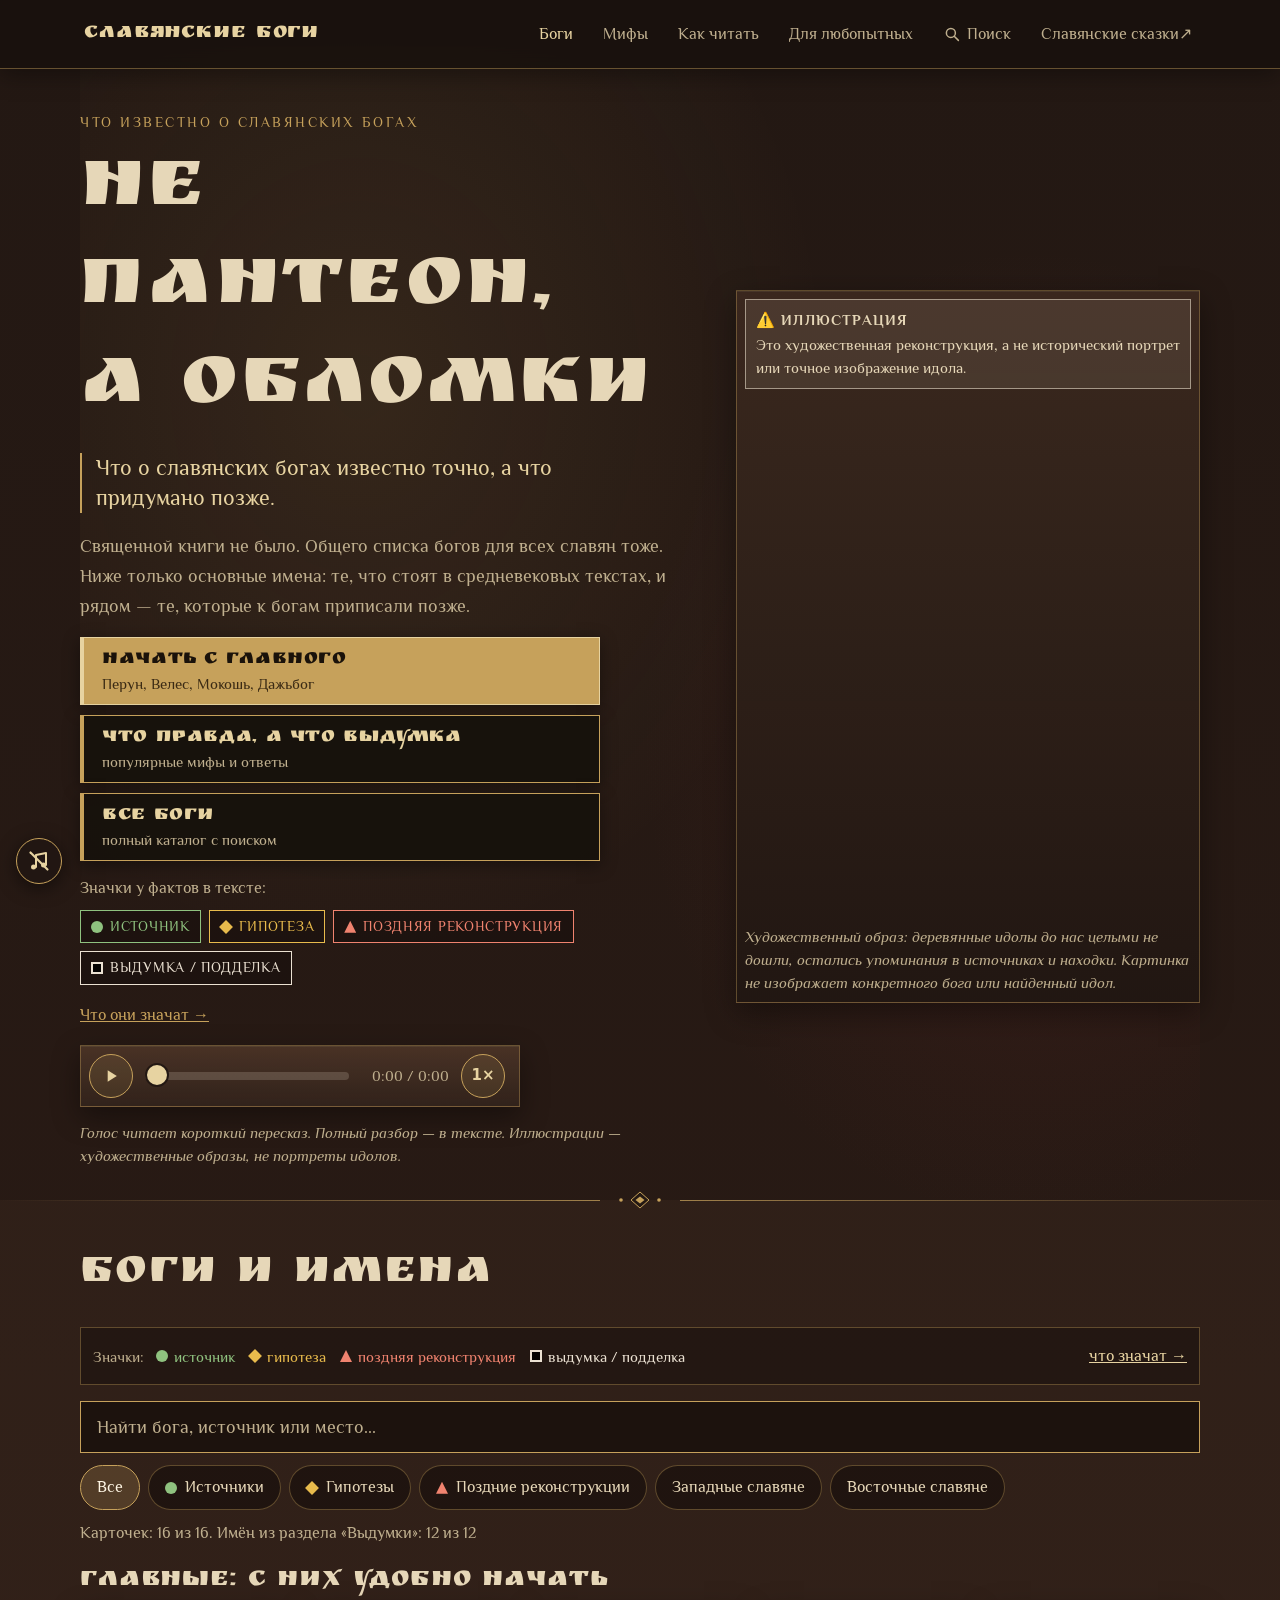
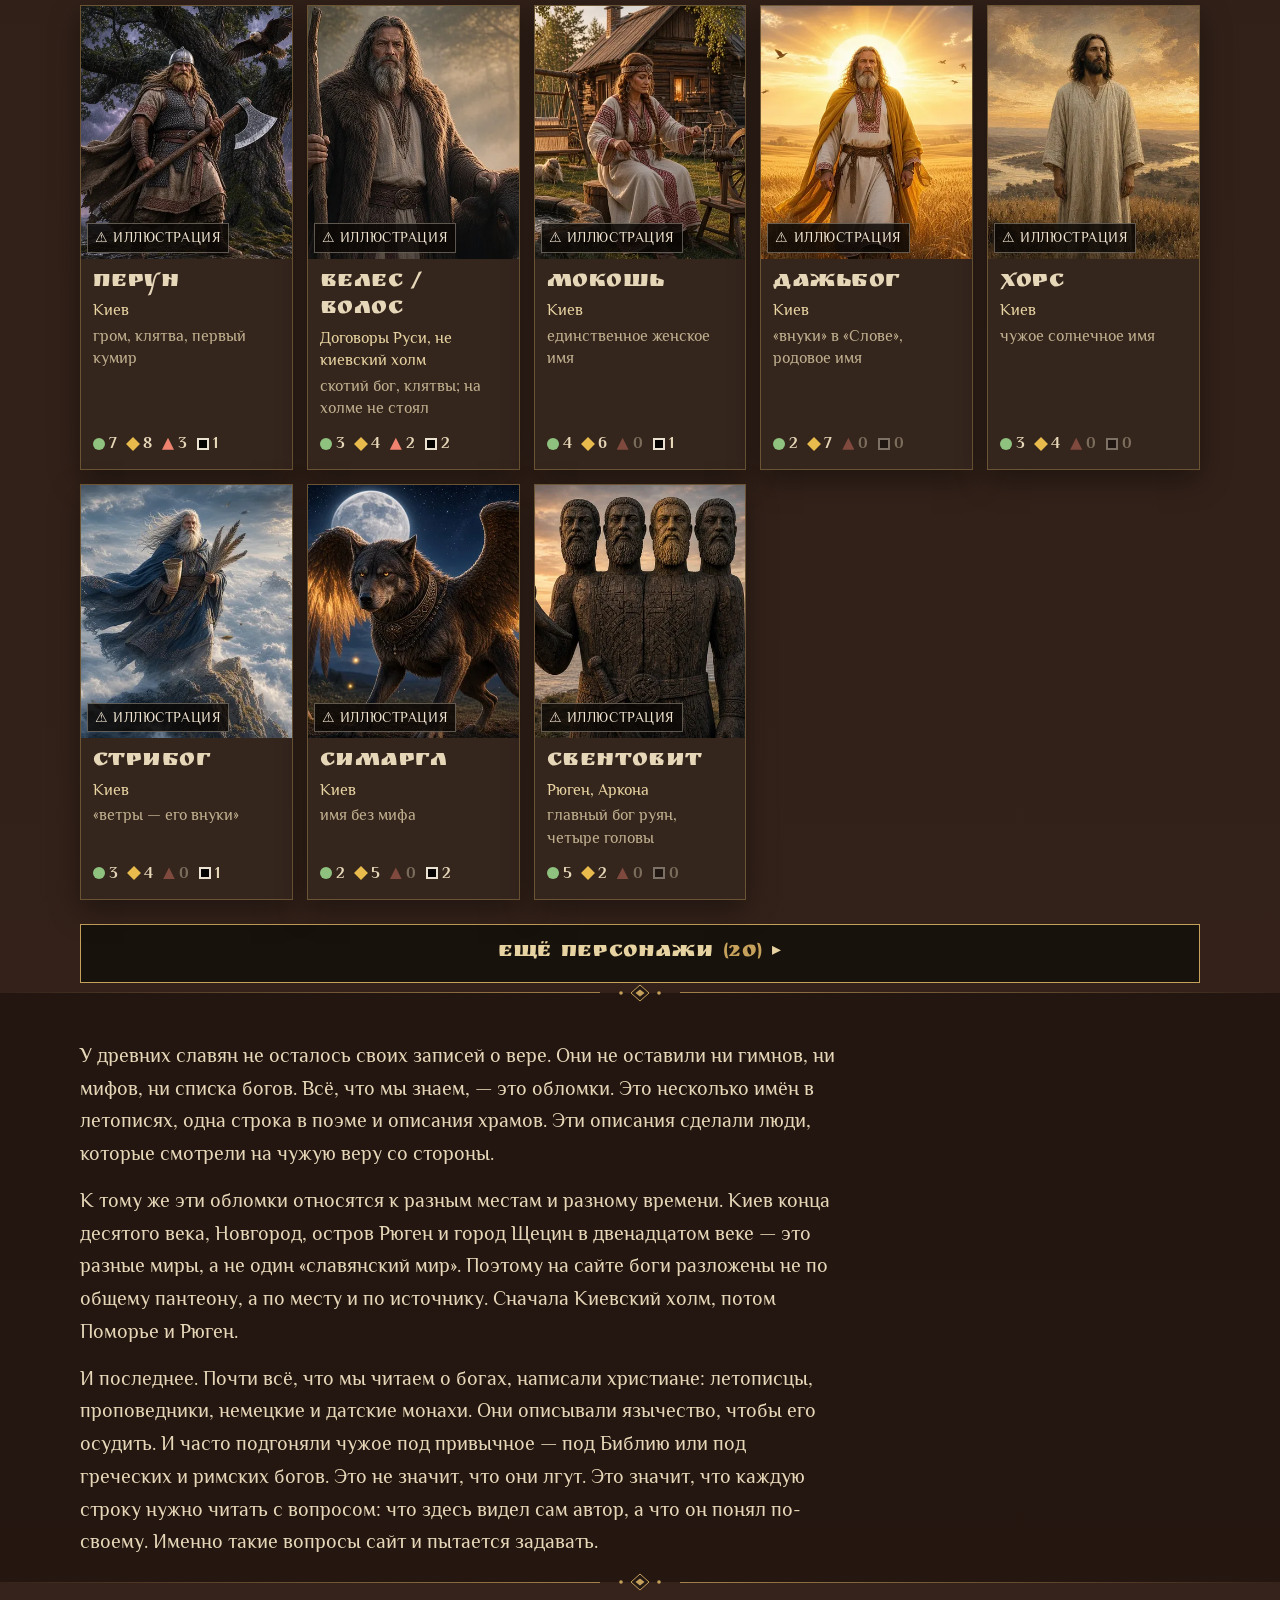
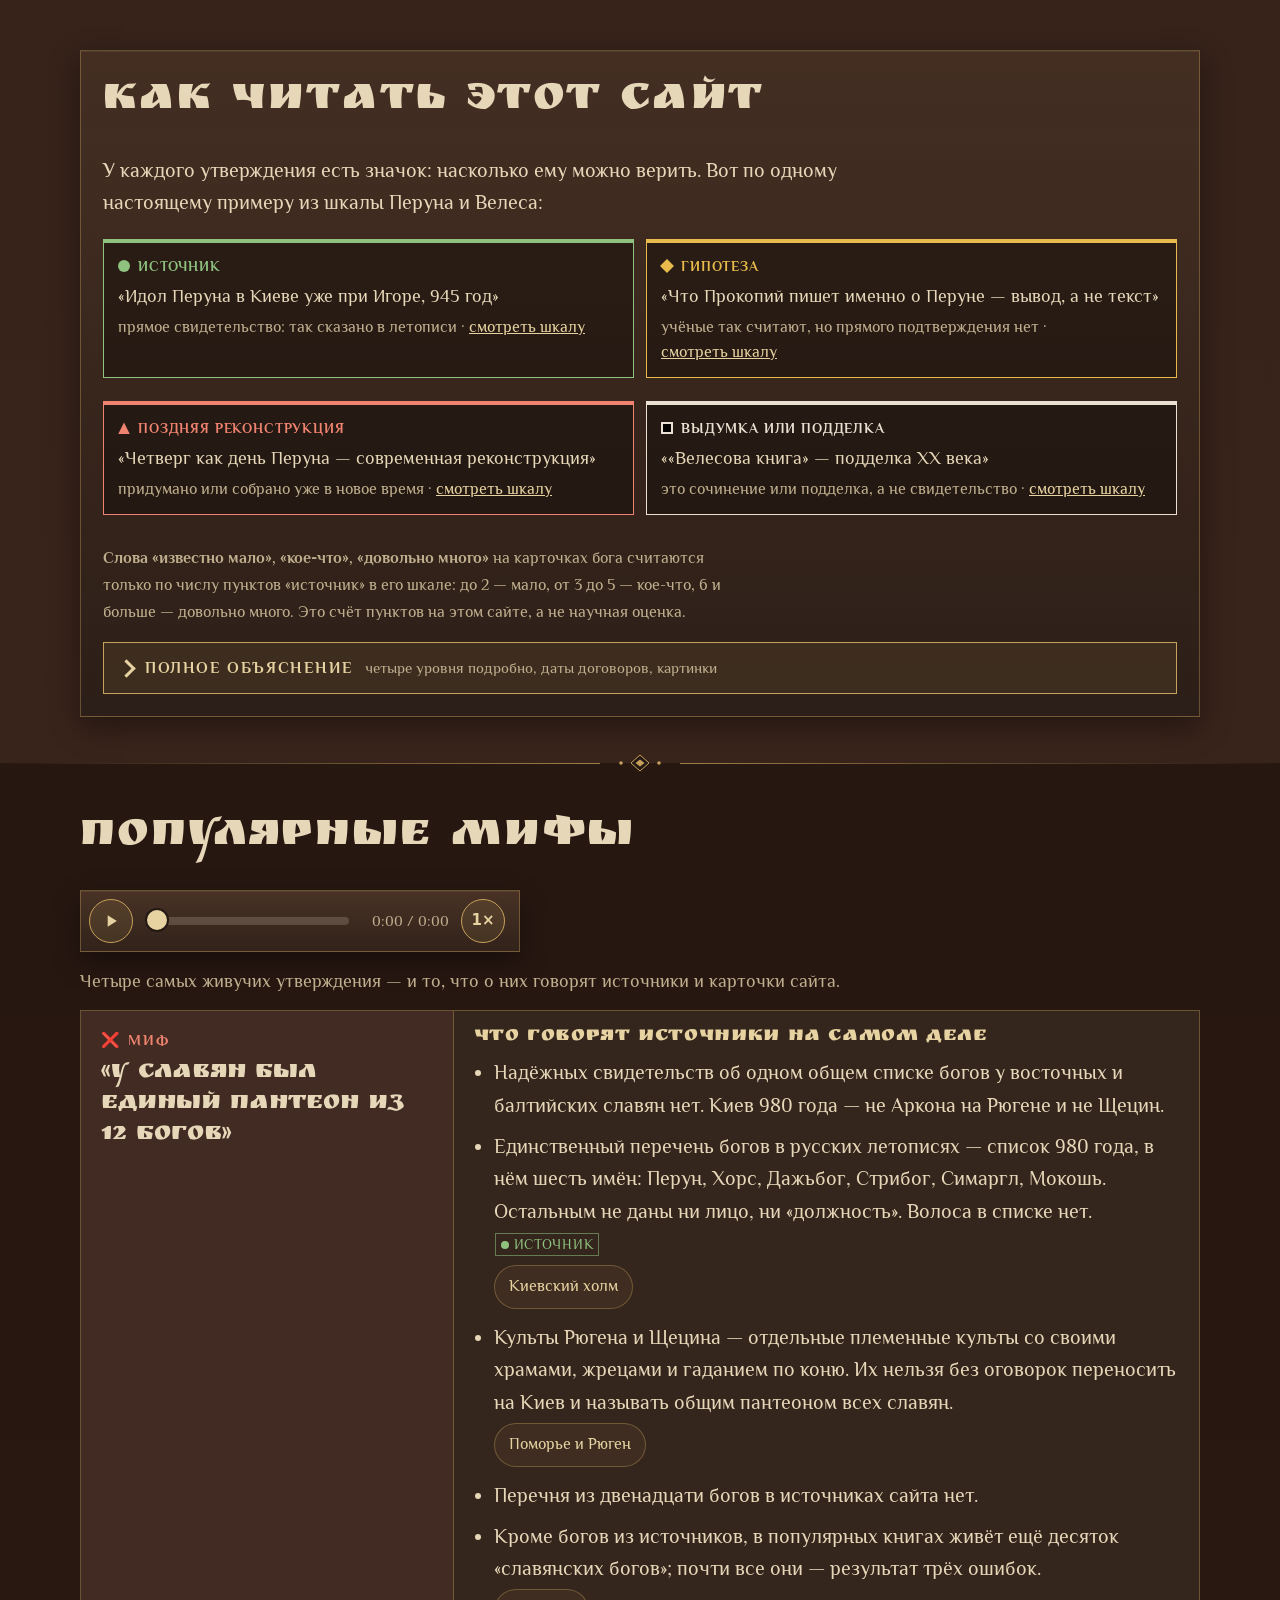
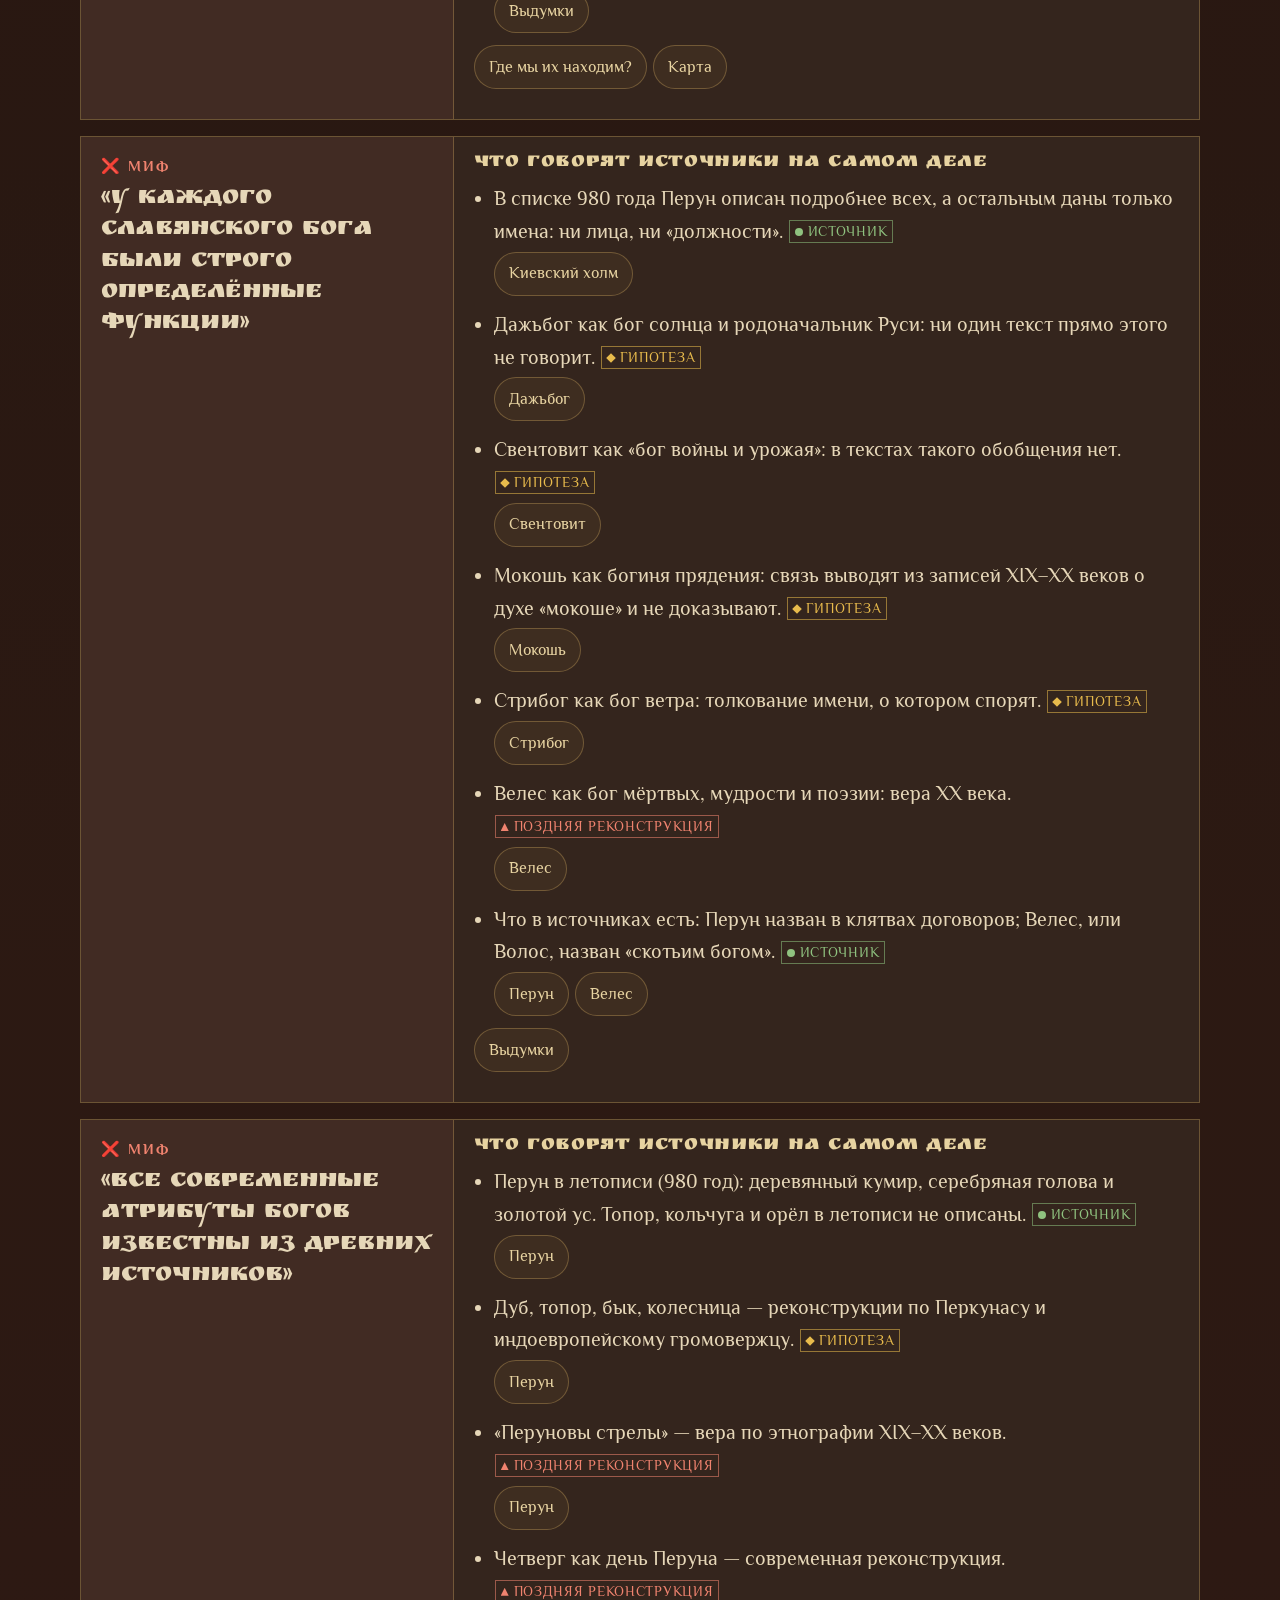
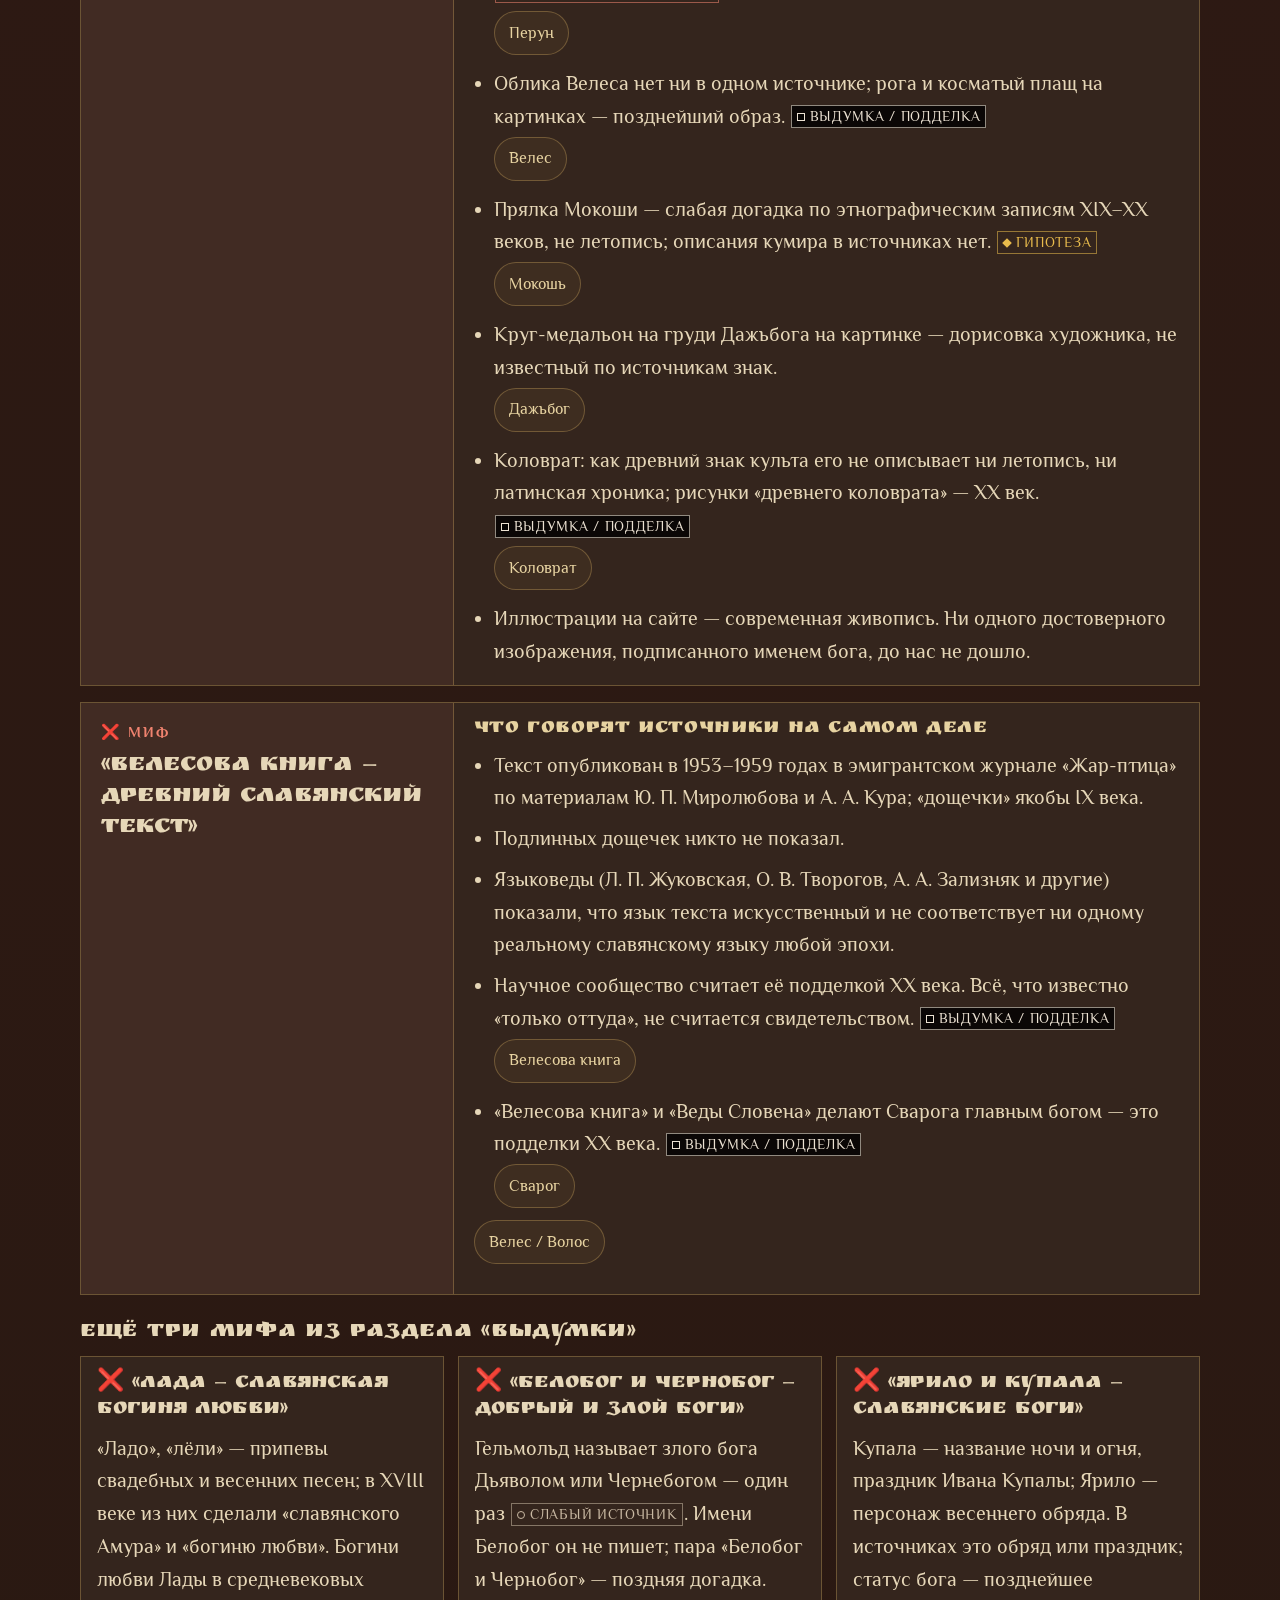
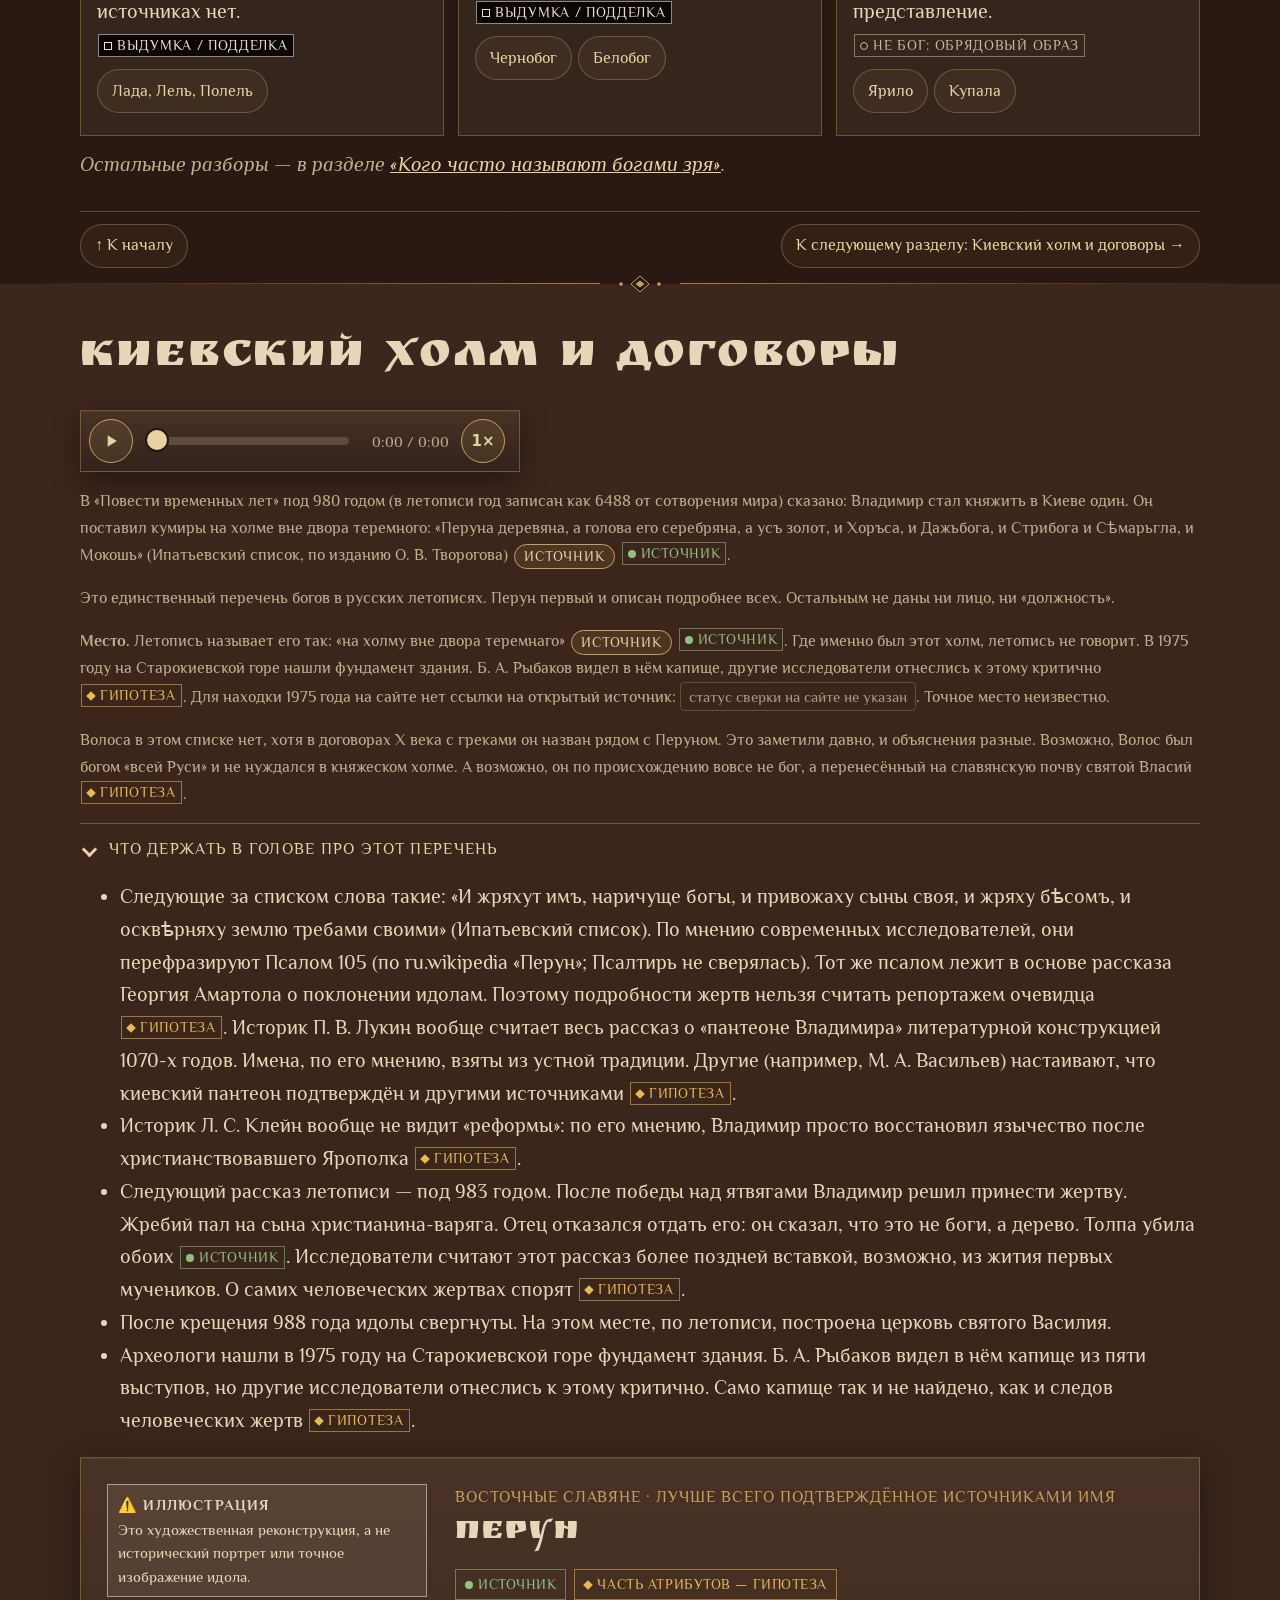
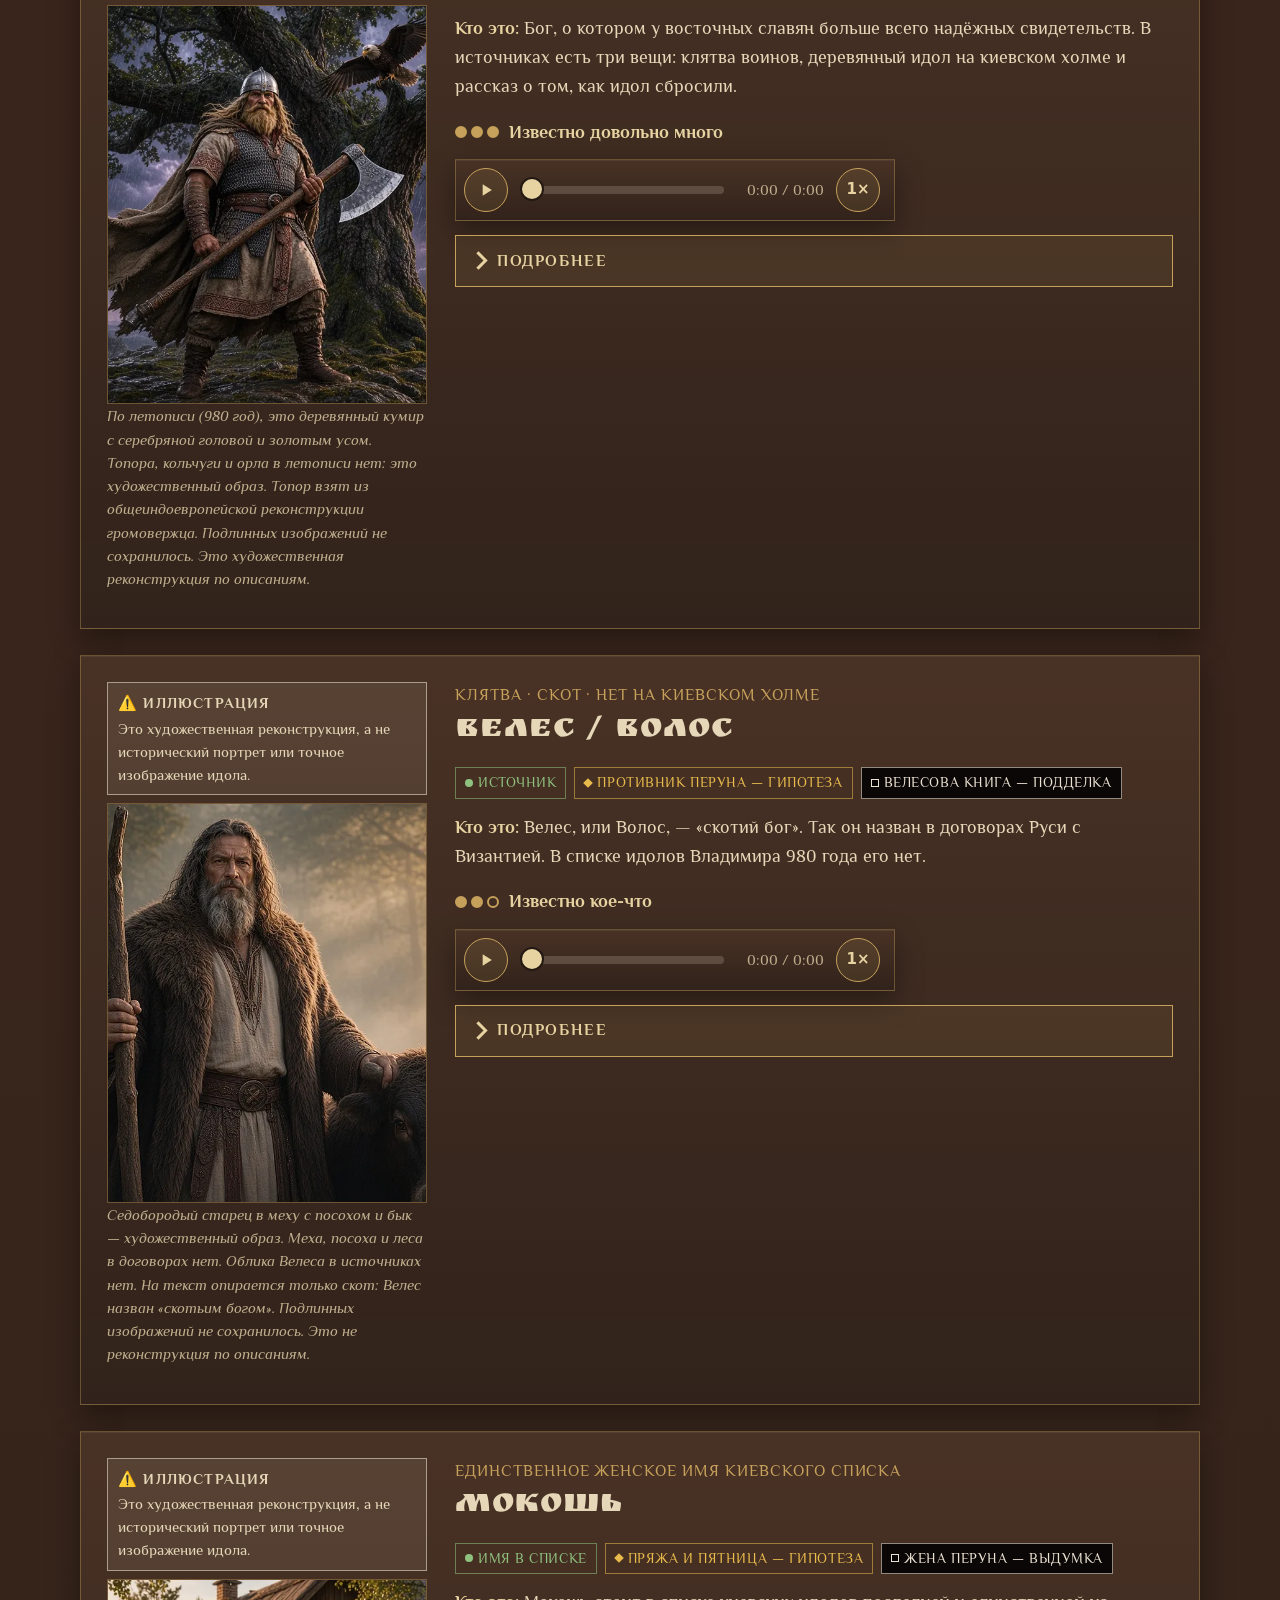
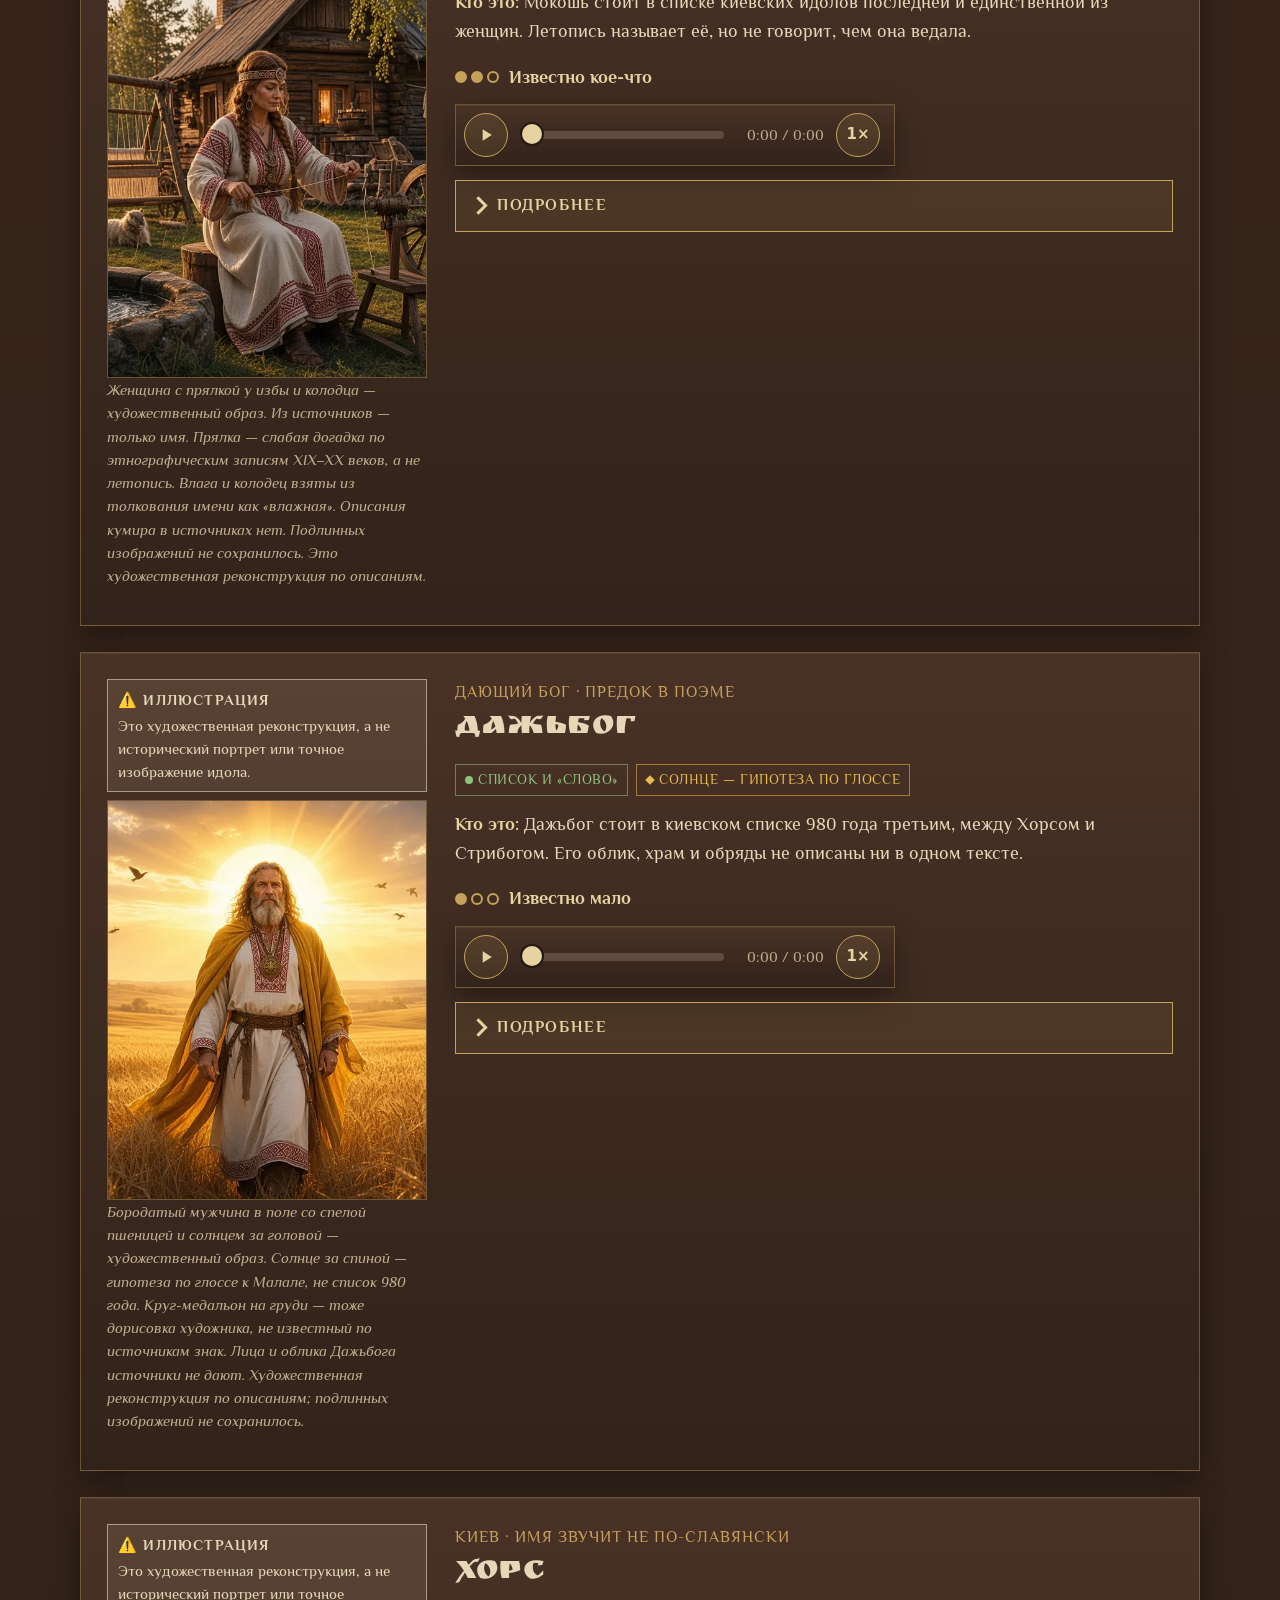
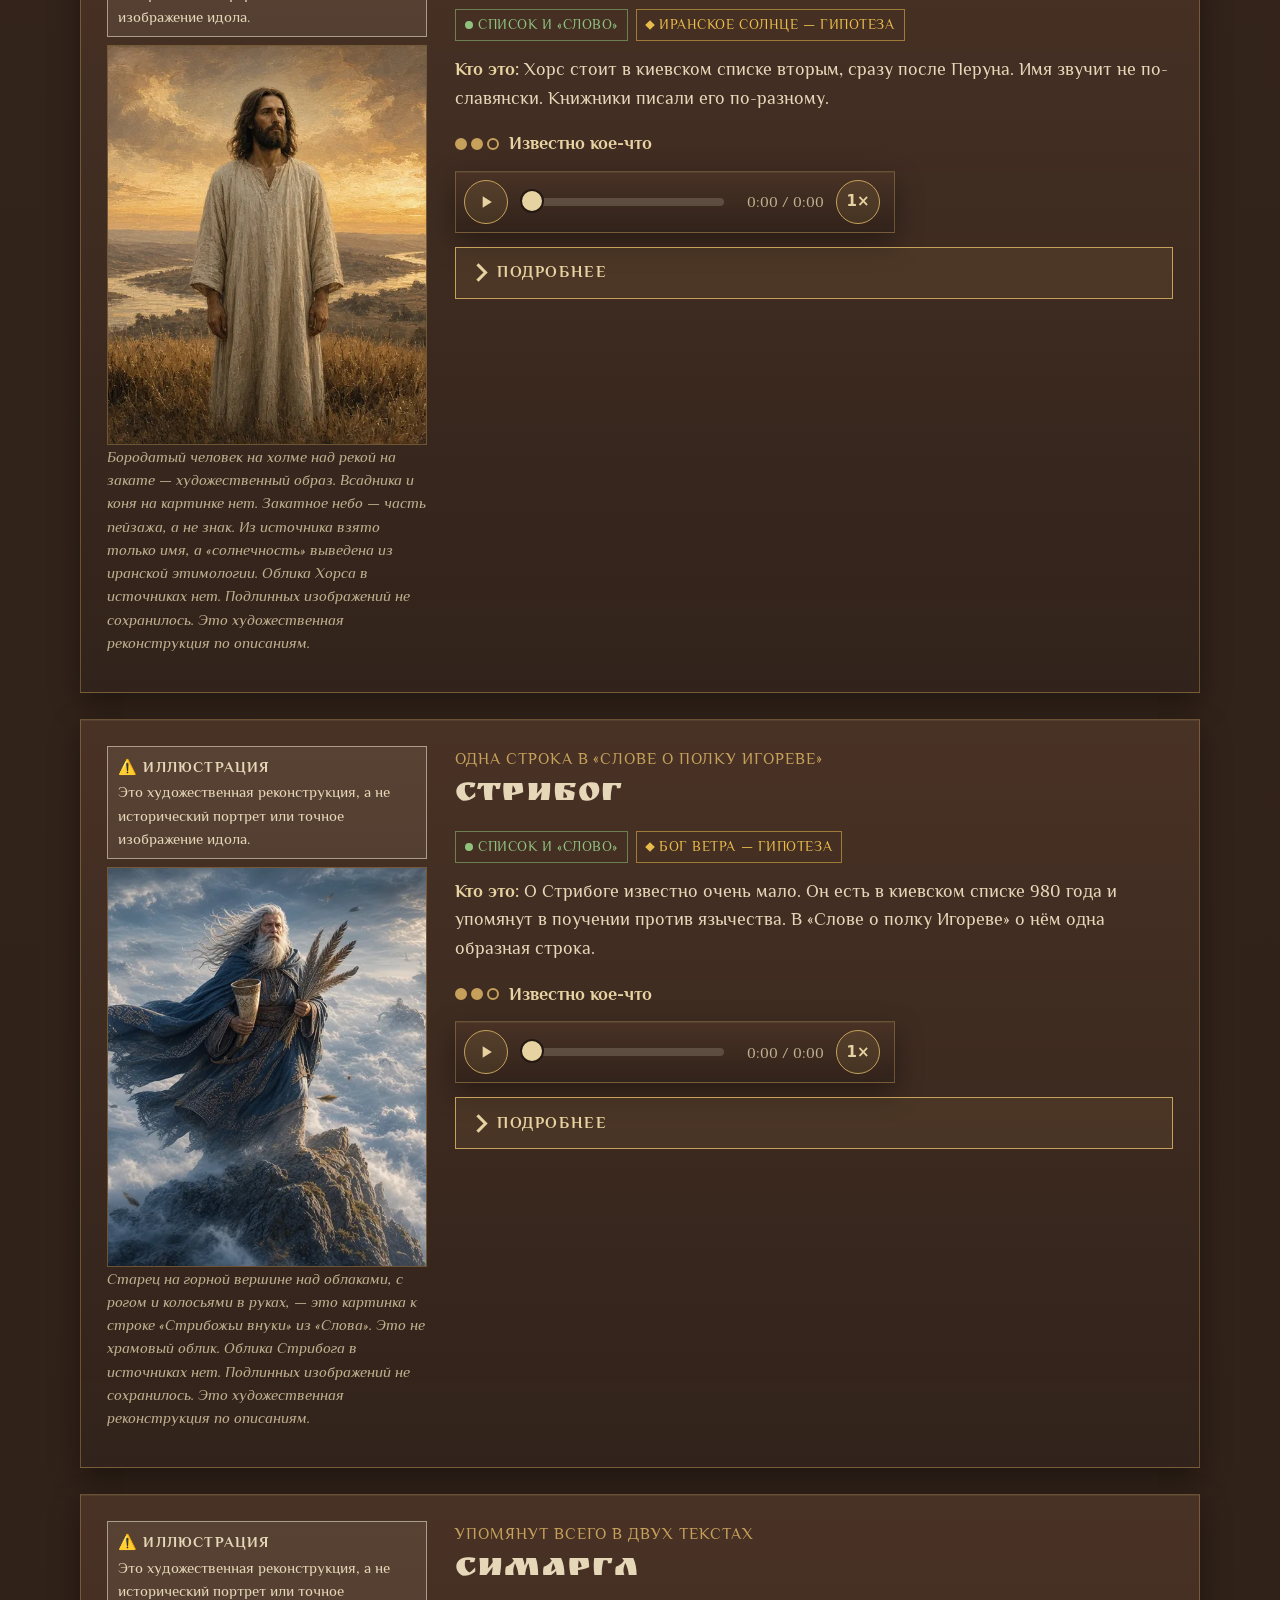
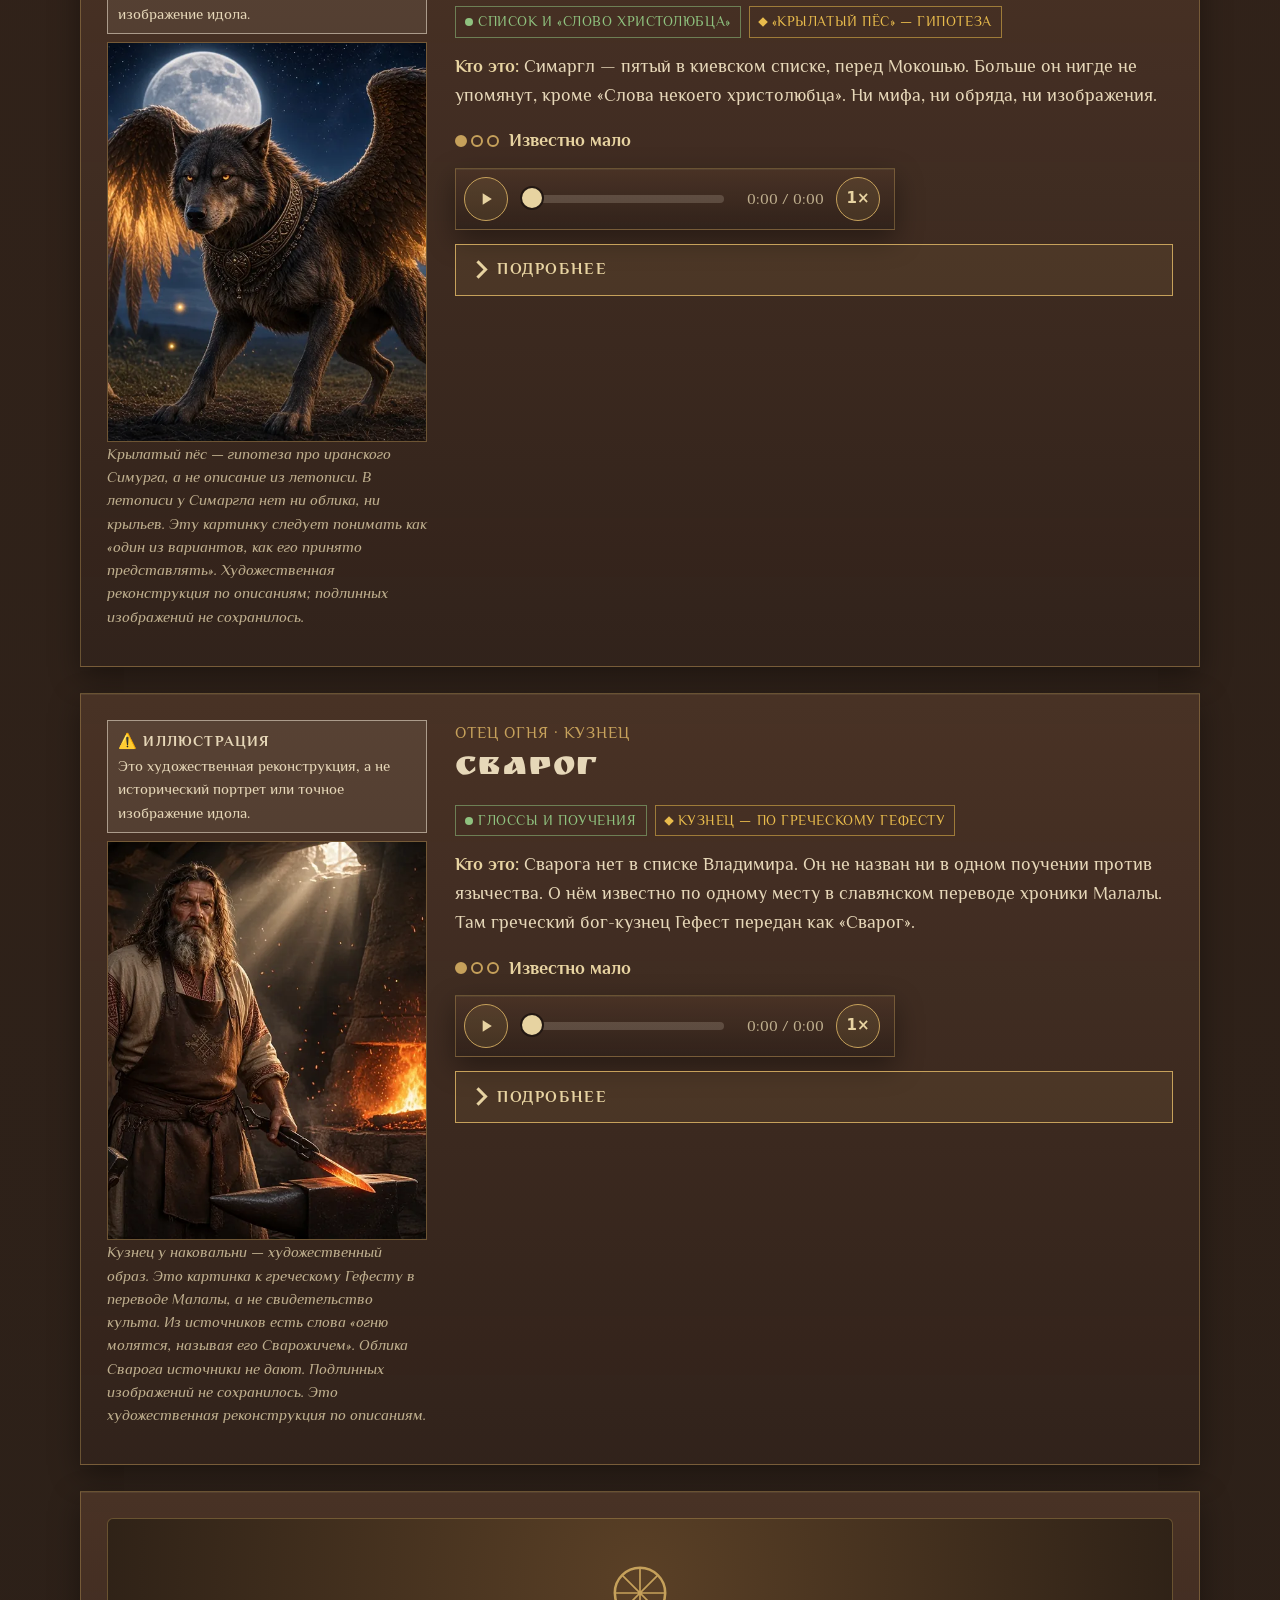
==== commit a4233a37: "Велес: шкала, Боян, бородка и облика В источниках — клятвы и «Велесовь внуче»; грамота 914 про Власи" ====
--- a/index.html
+++ b/index.html
@@ -108,7 +108,7 @@
   <h3 class="catsub" id="main-gods">Главные: с них удобно начать</h3>
   <ul class="cat" id="cat">
     <li data-n-s="7" data-n-h="8" data-n-l="3" data-n-f="1" data-reg="east"><a class="cc" href="#perun"><span class="ccimg"><img src="img/perun-th.webp?v=4" width="384" height="480" loading="lazy" decoding="async" alt=""><span class="ccill">⚠ иллюстрация</span></span><span class="ccb"><strong>Перун</strong><span class="ccp">Киев</span><span class="ccd">гром, клятва, первый кумир</span><span class="cct" role="img" aria-label="Пунктов шкалы: источник 7, гипотеза 8, поздняя реконструкция 3, выдумка или подделка 1"><span class="ctl ctl-s"><i class="ic ic-s" aria-hidden="true"></i><b>7</b></span><span class="ctl ctl-h"><i class="ic ic-h" aria-hidden="true"></i><b>8</b></span><span class="ctl ctl-l"><i class="ic ic-l" aria-hidden="true"></i><b>3</b></span><span class="ctl ctl-f"><i class="ic ic-f" aria-hidden="true"></i><b>1</b></span></span></span></a></li>
-    <li data-n-s="3" data-n-h="4" data-n-l="2" data-n-f="2" data-reg="east"><a class="cc" href="#veles"><span class="ccimg"><img src="img/veles-th.webp?v=4" width="384" height="480" loading="lazy" decoding="async" alt=""><span class="ccill">⚠ иллюстрация</span></span><span class="ccb"><strong>Велес / Волос</strong><span class="ccp">Договоры Руси, не киевский холм</span><span class="ccd">скотий бог, клятвы; на холме не стоял</span><span class="cct" role="img" aria-label="Пунктов шкалы: источник 3, гипотеза 4, поздняя реконструкция 2, выдумка или подделка 2"><span class="ctl ctl-s"><i class="ic ic-s" aria-hidden="true"></i><b>3</b></span><span class="ctl ctl-h"><i class="ic ic-h" aria-hidden="true"></i><b>4</b></span><span class="ctl ctl-l"><i class="ic ic-l" aria-hidden="true"></i><b>2</b></span><span class="ctl ctl-f"><i class="ic ic-f" aria-hidden="true"></i><b>2</b></span></span></span></a></li>
+    <li data-n-s="3" data-n-h="5" data-n-l="1" data-n-f="2" data-reg="east"><a class="cc" href="#veles"><span class="ccimg"><img src="img/veles-th.webp?v=4" width="384" height="480" loading="lazy" decoding="async" alt=""><span class="ccill">⚠ иллюстрация</span></span><span class="ccb"><strong>Велес / Волос</strong><span class="ccp">Договоры Руси, не киевский холм</span><span class="ccd">скотий бог, клятвы; на холме не стоял</span><span class="cct" role="img" aria-label="Пунктов шкалы: источник 3, гипотеза 4, поздняя реконструкция 2, выдумка или подделка 2"><span class="ctl ctl-s"><i class="ic ic-s" aria-hidden="true"></i><b>3</b></span><span class="ctl ctl-h"><i class="ic ic-h" aria-hidden="true"></i><b>4</b></span><span class="ctl ctl-l"><i class="ic ic-l" aria-hidden="true"></i><b>2</b></span><span class="ctl ctl-f"><i class="ic ic-f" aria-hidden="true"></i><b>2</b></span></span></span></a></li>
     <li data-n-s="4" data-n-h="6" data-n-l="0" data-n-f="1" data-reg="east"><a class="cc" href="#mokosh"><span class="ccimg"><img src="img/mokosh-th.webp?v=4" width="384" height="480" loading="lazy" decoding="async" alt=""><span class="ccill">⚠ иллюстрация</span></span><span class="ccb"><strong>Мокошь</strong><span class="ccp">Киев</span><span class="ccd">единственное женское имя</span><span class="cct" role="img" aria-label="Пунктов шкалы: источник 4, гипотеза 6, поздняя реконструкция 0, выдумка или подделка 1"><span class="ctl ctl-s"><i class="ic ic-s" aria-hidden="true"></i><b>4</b></span><span class="ctl ctl-h"><i class="ic ic-h" aria-hidden="true"></i><b>6</b></span><span class="ctl ctl-l z"><i class="ic ic-l" aria-hidden="true"></i><b>0</b></span><span class="ctl ctl-f"><i class="ic ic-f" aria-hidden="true"></i><b>1</b></span></span></span></a></li>
     <li data-n-s="2" data-n-h="7" data-n-l="0" data-n-f="0" data-reg="east"><a class="cc" href="#dazhbog"><span class="ccimg"><img src="img/dazhbog-th.webp?v=4" width="384" height="480" loading="lazy" decoding="async" alt=""><span class="ccill">⚠ иллюстрация</span></span><span class="ccb"><strong>Дажьбог</strong><span class="ccp">Киев</span><span class="ccd">«внуки» в «Слове», родовое имя</span><span class="cct" role="img" aria-label="Пунктов шкалы: источник 2, гипотеза 7, поздняя реконструкция 0, выдумка или подделка 0"><span class="ctl ctl-s"><i class="ic ic-s" aria-hidden="true"></i><b>2</b></span><span class="ctl ctl-h"><i class="ic ic-h" aria-hidden="true"></i><b>7</b></span><span class="ctl ctl-l z"><i class="ic ic-l" aria-hidden="true"></i><b>0</b></span><span class="ctl ctl-f z"><i class="ic ic-f" aria-hidden="true"></i><b>0</b></span></span></span></a></li>
     <li data-n-s="3" data-n-h="4" data-n-l="0" data-n-f="0" data-reg="east"><a class="cc" href="#khors"><span class="ccimg"><img src="img/khors-th.webp?v=6" width="384" height="480" loading="lazy" decoding="async" alt=""><span class="ccill">⚠ иллюстрация</span></span><span class="ccb"><strong>Хорс</strong><span class="ccp">Киев</span><span class="ccd">чужое солнечное имя</span><span class="cct" role="img" aria-label="Пунктов шкалы: источник 3, гипотеза 4, поздняя реконструкция 0, выдумка или подделка 0"><span class="ctl ctl-s"><i class="ic ic-s" aria-hidden="true"></i><b>3</b></span><span class="ctl ctl-h"><i class="ic ic-h" aria-hidden="true"></i><b>4</b></span><span class="ctl ctl-l z"><i class="ic ic-l" aria-hidden="true"></i><b>0</b></span><span class="ctl ctl-f z"><i class="ic ic-f" aria-hidden="true"></i><b>0</b></span></span></span></a></li>
@@ -257,7 +257,7 @@
     </div>
   </article>
   <article class="god lite" id="veles">
-    <div><div class="ill" role="note"><strong>⚠️ ИЛЛЮСТРАЦИЯ</strong><span>Это художественная реконструкция, а не исторический портрет или точное изображение идола.</span></div><img src="img/veles.webp?v=4" srcset="img/veles-sm.webp?v=4 512w, img/veles-md.webp?v=4 640w, img/veles.webp?v=4 864w" sizes="(max-width: 860px) calc(100vw - 32px), 320px" width="864" height="1080" loading="lazy" decoding="async" alt="Велес: седобородый старец в меховом плаще с грубым посохом стоит в туманном лесу, рядом с ним большой бык"><p class="cap">Седобородый старец в меху с посохом и бык — художественный образ. Меха, посоха и леса в договорах нет. Облика Велеса нет ни в одном источнике. На текст опирается только скот: Велес назван «скотьим богом». Подлинных изображений не сохранилось. Это художественная реконструкция по описаниям.</p></div>
+    <div><div class="ill" role="note"><strong>⚠️ ИЛЛЮСТРАЦИЯ</strong><span>Это художественная реконструкция, а не исторический портрет или точное изображение идола.</span></div><img src="img/veles.webp?v=4" srcset="img/veles-sm.webp?v=4 512w, img/veles-md.webp?v=4 640w, img/veles.webp?v=4 864w" sizes="(max-width: 860px) calc(100vw - 32px), 320px" width="864" height="1080" loading="lazy" decoding="async" alt="Велес: седобородый старец в меховом плаще с грубым посохом стоит в туманном лесу, рядом с ним большой бык"><p class="cap">Седобородый старец в меху с посохом и бык — художественный образ. Меха, посоха и леса в договорах нет. Облика Велеса в источниках нет. На текст опирается только скот: Велес назван «скотьим богом». Подлинных изображений не сохранилось. Это не реконструкция по описаниям.</p></div>
     <div>
       <div class="mark">клятва · скот · нет на киевском холме</div>
       <h3>Велес / Волос</h3>
@@ -267,9 +267,9 @@
       <audio controls preload="none" src="audio/veles.mp3?v=5" data-title="Велес / Волос"></audio>
       <details class="more" id="more-veles"><summary><span class="rs-t">Подробнее</span></summary><div class="more-body">
       <details class="scaled sub"><summary><span class="rs-t">Что известно точно</span></summary>
-      <div class="scale grouped" id="scale-veles" data-s="3" data-h="4" data-l="2" data-f="2" data-w="0"><h4 class="bh">Шкала достоверности</h4><p class="sct">Что мы знаем о Велесе?</p><div class="scg it-s"><h5 class="scgh"><i class="ic ic-s" aria-hidden="true"></i>Есть в источниках</h5><ul class="sc"><li class="it it-s" data-lv="s"><i class="ic ic-s" aria-hidden="true"></i><span>907 год: русы клянутся Перуном и Волосом. <span class="itl">— источник</span></span></li><li class="it it-s" data-lv="s"><i class="ic ic-s" aria-hidden="true"></i><span>971 год: Святослав клянётся Перуном и Волосом. <span class="itl">— источник</span></span></li><li class="it it-s" data-lv="s"><i class="ic ic-s" aria-hidden="true"></i><span>Берестяная грамота № 914 (XI век) показывает, что «Волоса» — признанный эквивалент святого Власия. <span class="itl">— источник</span></span></li></ul></div><div class="scg it-h"><h5 class="scgh"><i class="ic ic-h" aria-hidden="true"></i>Гипотезы</h5><ul class="sc"><li class="it it-h" data-lv="h"><i class="ic ic-h" aria-hidden="true"></i><span>Мансикка, Ловмянский и Клейн считают, что Волос — это святой Власий, а Велес — отдельный демон. <span class="itl">— гипотеза</span></span></li><li class="it it-h" data-lv="h"><i class="ic ic-h" aria-hidden="true"></i><span>По Иванову и Топорову, Перун связан с князем и дружиной, а Волос — со всей землёй. <span class="itl">— гипотеза</span></span></li><li class="it it-h" data-lv="h"><i class="ic ic-h" aria-hidden="true"></i><span>Слова «Велесовь внуче» Иванов и Топоров понимали как «потомок», а Подлипчук — как «великий» (не проверено). <span class="itl">— гипотеза</span></span></li><li class="it it-h" data-lv="h"><i class="ic ic-h" aria-hidden="true"></i><span>Змей и война с Перуном — это «основной миф» Иванова и Топорова. Многие его отвергают. <span class="itl">— гипотеза</span></span></li></ul></div><div class="scg it-l"><h5 class="scgh"><i class="ic ic-l" aria-hidden="true"></i>Поздние реконструкции</h5><ul class="sc"><li class="it it-l" data-lv="l"><i class="ic ic-l" aria-hidden="true"></i><span>Образ бога мёртвых, мудрости и поэзии появился в XX веке. <span class="itl">— поздняя реконструкция</span></span></li><li class="it it-l" data-lv="l"><i class="ic ic-l" aria-hidden="true"></i><span>«Волосова бородка» и медвежья лапа в хлеву известны по записям XIX–XX веков. <span class="itl">— поздняя реконструкция</span></span></li></ul></div><div class="scg it-f"><h5 class="scgh"><i class="ic ic-f" aria-hidden="true"></i>Выдумки и подделки</h5><ul class="sc"><li class="it it-f" data-lv="f"><i class="ic ic-f" aria-hidden="true"></i><span>Рога и косматый плащ на картинках придуманы позже. <span class="itl">— выдумка / подделка</span></span></li><li class="it it-f" data-lv="f"><i class="ic ic-f" aria-hidden="true"></i><span>«Велесова книга» — подделка XX века. <span class="itl">— выдумка / подделка</span></span></li></ul></div></div>
-      </details>
-      <details class="brief briefd closed sub"><summary class="bh">Кратко: что известно и что нет</summary><dl><div><dt>Кто это?</dt><dd>Велес, или Волос, — «скотий бог». Так он назван в договорах Руси с Византией. В списке идолов Владимира 980 года его нет.</dd></div><div><dt>Что известно (источники)</dt><dd>Клятвы Перуном и Волосом (907 и 971 годы). В берестяной грамоте № 914 XI века стоит «Волоса» как эквивалент имени святого Власия. В «Слове о полку Игореве» певец Боян назван «Велесовым внуком».</dd></div><div><dt>Что предположительно</dt><dd>Есть два мнения. Первое: «Велес» и «Волос» — один древний бог, противник Перуна (Якобсон, Иванов, Топоров). Второе: Волос — святой Власий, а Велес — отдельный демон (Мансикка, Ловмянский, Клейн). Окончательного ответа нет.</dd></div><div><dt>Что появилось значительно позже</dt><dd>«Основной миф» о войне Перуна с Велесом (1970-е годы). Велес как бог мёртвых, мудрости и поэзии — вера XX века. «Велесова книга» — подделка XX века.</dd></div></dl></details>
+      <div class="scale grouped" id="scale-veles" data-s="3" data-h="5" data-l="1" data-f="2" data-w="0"><h4 class="bh">Шкала достоверности</h4><p class="sct">Что мы знаем о Велесе?</p><div class="scg it-s"><h5 class="scgh"><i class="ic ic-s" aria-hidden="true"></i>Есть в источниках</h5><ul class="sc"><li class="it it-s" data-lv="s"><i class="ic ic-s" aria-hidden="true"></i><span>907 год: русы клянутся Перуном и Волосом. <span class="itl">— источник</span></span></li><li class="it it-s" data-lv="s"><i class="ic ic-s" aria-hidden="true"></i><span>971 год: Святослав клянётся Перуном и Волосом. <span class="itl">— источник</span></span></li><li class="it it-s" data-lv="s"><i class="ic ic-s" aria-hidden="true"></i><span>В «Слове о полку Игореве» певец Боян назван «Велесовым внуче». <span class="itl">— источник</span></span></li></ul></div><div class="scg it-h"><h5 class="scgh"><i class="ic ic-h" aria-hidden="true"></i>Гипотезы</h5><ul class="sc"><li class="it it-h" data-lv="h"><i class="ic ic-h" aria-hidden="true"></i><span>Мансикка, Ловмянский и Клейн считают, что Волос — это святой Власий, а Велес — отдельный демон. <span class="itl">— гипотеза</span></span></li><li class="it it-h" data-lv="h"><i class="ic ic-h" aria-hidden="true"></i><span>По Иванову и Топорову, Перун связан с князем и дружиной, а Волос — со всей землёй. <span class="itl">— гипотеза</span></span></li><li class="it it-h" data-lv="h"><i class="ic ic-h" aria-hidden="true"></i><span>Слова «Велесовь внуче» Иванов и Топоров понимали как «потомок», а Подлипчук — как «великий» (не проверено). <span class="itl">— гипотеза</span></span></li><li class="it it-h" data-lv="h"><i class="ic ic-h" aria-hidden="true"></i><span>Змей и война с Перуном — это «основной миф» Иванова и Топорова. Многие его отвергают. <span class="itl">— гипотеза</span></span></li><li class="it it-h" data-lv="h"><i class="ic ic-h" aria-hidden="true"></i><span>«Волосова бородка»: обычай несжатых колосьев записан в XIX–XX веках; связь именно с Волосом — гипотеза. <span class="itl">— гипотеза</span></span></li></ul></div><div class="scg it-l"><h5 class="scgh"><i class="ic ic-l" aria-hidden="true"></i>Поздние реконструкции</h5><ul class="sc"><li class="it it-l" data-lv="l"><i class="ic ic-l" aria-hidden="true"></i><span>Образ бога мёртвых, мудрости и поэзии появился в XX веке. <span class="itl">— поздняя реконструкция</span></span></li></ul></div><div class="scg it-f"><h5 class="scgh"><i class="ic ic-f" aria-hidden="true"></i>Выдумки и подделки</h5><ul class="sc"><li class="it it-f" data-lv="f"><i class="ic ic-f" aria-hidden="true"></i><span>Рога и косматый плащ на картинках придуманы позже. <span class="itl">— выдумка / подделка</span></span></li><li class="it it-f" data-lv="f"><i class="ic ic-f" aria-hidden="true"></i><span>«Велесова книга» — подделка XX века. <span class="itl">— выдумка / подделка</span></span></li></ul></div></div>
+      </details>
+      <details class="brief briefd closed sub"><summary class="bh">Кратко: что известно и что нет</summary><dl><div><dt>Кто это?</dt><dd>Велес, или Волос, — «скотий бог». Так он назван в договорах Руси с Византией. В списке идолов Владимира 980 года его нет.</dd></div><div><dt>Что известно (источники)</dt><dd>Клятвы Перуном и Волосом (907 и 971 годы). В «Слове о полку Игореве» певец Боян назван «Велесовым внуком». Берестяная грамота № 914 — церковный текст про святого Власия, не про языческого бога.</dd></div><div><dt>Что предположительно</dt><dd>Есть два мнения. Первое: «Велес» и «Волос» — один древний бог, противник Перуна (Якобсон, Иванов, Топоров). Второе: Волос — святой Власий, а Велес — отдельный демон (Мансикка, Ловмянский, Клейн). Окончательного ответа нет.</dd></div><div><dt>Что появилось значительно позже</dt><dd>«Основной миф» о войне Перуна с Велесом (1970-е годы). Велес как бог мёртвых, мудрости и поэзии — вера XX века. «Велесова книга» — подделка XX века.</dd></div></dl></details>
       <details class="relics sub" id="relics-veles"><summary><span class="rs-t">Реликвии и находки</span><span class="rs-hint">берестяная грамота № 914</span></summary>
       <div class="relics-body"><article class="relic" id="relic-gram914"><h4 class="rl-h">Берестяная грамота № 914</h4><dl class="rl-meta"><div><dt>Где найдена</dt><dd>Великий Новгород, Троицкий раскоп (усадьба Е)</dd></div><div><dt>Когда</dt><dd>условная дата 1050–1075 годов, то есть третья четверть XI века</dd></div><div><dt>Где хранится</dt><dd>Новгородский государственный объединённый музей-заповедник</dd></div><div><dt>Достоверность</dt><dd><span class="tg t-s">источник</span> <span class="stt stt-v">✓ сверено с первоисточником</span></dd></div></dl><p>Грамота сохранилась с небольшими утратами. В ней церковный текст — перечень из отпуста: Христос, Богородица, святые и праздники. Среди них назван «Волоса» (в записи: «…дъмитр… волоса : петр… павла…»). По комментарию В. Л. Янина и А. А. Зализняка, уже в XI веке имя Волос считали именем святого Власия.</p><p>Это христианский текст. О языческом боге Велесе в нём ничего нет: «Волос» здесь — имя святого Власия. Спор о том, был ли Волос ещё и отдельным богом, разобран ниже, в исследовании. Изображение смотри на странице грамоты на gramoty.ru (свободной лицензии нет).</p><p class="rl-go"><a class="rl-btn" href="https://gramoty.ru/birchbark/document/show/novgorod/914/" target="_blank" rel="noopener noreferrer">Смотреть на gramoty.ru<span class="rl-arr" aria-hidden="true">↗</span></a></p><p class="rl-src">Источники: <a href="https://gramoty.ru/birchbark/document/show/novgorod/914/" target="_blank" rel="noopener noreferrer">Берестяная грамота № 914 (gramoty.ru)</a>; <a href="https://gramoty.ru/thumbs/bibliography_file_supplement_ngb-11_novgorod_0915.pdf" target="_blank" rel="noopener noreferrer">комментарий в издании «Новгородские грамоты на бересте», т. XI (Янин, Зализняк)</a>.</p></article></div>
       </details>
@@ -281,13 +281,13 @@
       </div>
       <details class="src s-now"><summary>Что в источниках</summary>
         <p><strong>Договоры.</strong> <button type="button" class="srcb" data-src="ipat lavr" aria-expanded="false" aria-label="Источник: Договоры"><span>Источник</span></button> 907 год. В «Повести временных лет» русы «кляшася оружьемь своимъ, и Перуномъ, богомъ своимъ, и Волосом, скотьимъ богом» (Ипатьевский список; в Лаврентьевском то же по смыслу) <span class="tg t-s">источник</span>.</p><p>Под 971 годом Святослав говорит: «да имѣемъ клятву от Бога, в неже вѣруемъ — в Перуна и въ Волоса, бога скотья» <span class="tg t-s">источник</span>. Но в договоре Игоря, под 945 годом, Волос не назван, только Перун. Годы — см. «Как читать». Иванов и Топоров видели в этом различие князя и дружины (Перун) и всей земли (Волос) <span class="tg t-h">гипотеза</span>.</p>
-        <p><strong>«Слово о полку Игореве»</strong> <button type="button" class="srcb" data-src="slovo" aria-expanded="false" aria-label="Источник: «Слово о полку Игореве»"><span>Источник</span></button> (издание 1800 года): «чили въспѣти было вѣщей Бояне, Велесовь внуче!» Из строки видно лишь, что Велес связан с певцами и песнями. Слово «внук» встречается в поэме шесть раз. Все шесть мест перечислены в карточке <a href="#dazhbog">Дажьбога</a>. Иванов и Топоров понимали его как «потомок». Ю. В. Подлипчук читал «Велесовъ» как «великий» (по ru.wikipedia «Велес»; его книга не открывалась, не проверено) <span class="tg t-h">гипотеза</span>.</p>
+        <p><strong>«Слово о полку Игореве»</strong> <button type="button" class="srcb" data-src="slovo" aria-expanded="false" aria-label="Источник: «Слово о полку Игореве»"><span>Источник</span></button> (издание 1800 года): «чили въспѣти было вѣщей Бояне, Велесовь внуче!» Строка говорит только, что Боян назван Велесовым внуком. Покровительство песне — обычное чтение, не прямое сообщение источника. Слово «внук» встречается в поэме шесть раз. Все шесть мест перечислены в карточке <a href="#dazhbog">Дажьбога</a>. Иванов и Топоров понимали его как «потомок». Ю. В. Подлипчук читал «Велесовъ» как «великий» (по ru.wikipedia «Велес»; его книга не открывалась, не проверено) <span class="tg t-h">гипотеза</span>.</p>
         <p><strong>«Хождение Богородицы по мукам»</strong> <button type="button" class="srcb" data-src="khozh" aria-expanded="false" aria-label="Источник: «Хождение Богородицы по мукам»"><span>Источник</span></button> (список XII века) называет среди тех, кому поклонялись язычники, «Трояна, Хорса, Велеса, Перуна». О Трояне — отдельная карточка: <a href="#trojan">Троян</a>.</p>
         <p id="veles-914"><strong>Волос и Власий.</strong> <button type="button" class="srcb" data-src="gram914 prolog" aria-expanded="false" aria-label="Источник: Волос и Власий"><span>Источник</span></button> Проложное житие Владимира (2-й вид, список середины XIV века; издание Н. И. Милютенко) рассказывает: Владимир, вернувшись из Корсуни, велел ниспровергнуть идолов. «А Волоса идола, его же скотья именоваху бога, велѣ в Почаину воврещи», то есть бросить Волоса, «скотьего бога», в Почайну. Издатель отмечает, что в летописи этих сведений нет: там Волос среди киевских идолов Владимира не назван.</p><p>Отсюда предположительно заключают, что идол стоял внизу, на Подоле. В берестяной грамоте № 914 (Новгород, Троицкий раскоп; условная дата 1050–1075, то есть третья четверть XI века) есть отпуст. Это молитвенная формула, где названы Христос, Богородица, святые и праздники. В её перечне стоит «Волоса».</p><p>По комментарию В. Л. Янина и А. А. Зализняка в издании берестяных грамот (т. XI), грамота показывает: уже в XI веке имя Волос стало признанным эквивалентом имени святого Власия <span class="tg t-s">источник</span>. Житие Авраамия Ростовского известно в пересказе Димитрия Ростовского (XVII век). Там сказано, что «Чудский конец» города поклонялся каменному идолу Велесу. Слова «меря» в этом пересказе нет. Текст ранней редакции жития (XV век) не открывался.</p>
-        <p><strong>Фольклор.</strong> «Волосова бородка» — несжатые колоски на поле; медвежья лапа в хлеву как защита скота («скотий бог»). Записи XIX–XX веков, нередко с христианской окраской <span class="tg t-l">поздний источник</span>.</p>
+        <p><strong>Фольклор.</strong> «Волосова бородка» — несжатые колоски на поле; медвежья лапа в хлеву как защита скота. Записи XIX–XX веков, нередко с христианской окраской. Обычай записан; привязка именно к богу Волосу — <span class="tg t-h">гипотеза</span>.</p>
       </details>
       <details class="src s-later"><summary>Что дописали позже</summary>
-        <ul><li><strong>Змей и война с Перуном.</strong> В 1970-х годах Иванов и Топоров построили «основной миф»: громовержец Перун преследует Велеса, похитившего скот. Побеждённый Велес прячется под деревом, под камнем, превращается в корову. Схема основана на сравнении с балтийским и индоевропейским материалом и на фольклоре. Многие учёные её отвергают <span class="tg t-h">гипотеза</span>.</li><li><strong>Клятва как формула.</strong> Клятвы Перуном и Волосом — формула присяги. Войны Перуна с Велесом из неё не следует.</li><li><strong>Рога и косматый плащ</strong> на картинках — позднейший образ. Облика Велеса нет ни в одном средневековом тексте <span class="tg t-f">выдумка</span>.</li><li><strong>Бог мёртвых, мудрости и поэзии.</strong> Так Велеса описывают в современном родноверии. Это вера XX века, а не источник <span class="tg t-l">поздняя реконструкция</span>.</li><li><strong>«Велесова книга».</strong> «Дощечки», якобы IX века, где Велес — центральный бог. Опубликована в эмигрантском журнале «Жар-птица» в 1953–1959 годах по материалам Ю. П. Миролюбова и А. А. Кура. Жуковская, Творогов, Алексеев и Зализняк показали, что язык искусственный, а текст — подделка XX века <span class="tg t-f">выдумка</span>.</li></ul>
+        <ul><li><strong>Змей и война с Перуном.</strong> В 1970-х годах Иванов и Топоров построили «основной миф»: громовержец Перун преследует Велеса, похитившего скот. Побеждённый Велес прячется под деревом, под камнем, превращается в корову. Схема основана на сравнении с балтийским и индоевропейским материалом и на фольклоре. Многие учёные её отвергают <span class="tg t-h">гипотеза</span>.</li><li><strong>Клятва как формула.</strong> Клятвы Перуном и Волосом — формула присяги. Войны Перуна с Велесом из неё не следует.</li><li><strong>Рога и косматый плащ</strong> на картинках — позднейший образ. В договорах и летописях облика нет. Чешская глосса XIII века в Mater Verborum ставит рядом «Veles» и Пана («ymago hircina», козлиный образ): учёная помета, облика из неё не следует <span class="tg t-f">выдумка</span>.</li><li><strong>Бог мёртвых, мудрости и поэзии.</strong> Так Велеса описывают в современном родноверии. Это вера XX века, а не источник <span class="tg t-l">поздняя реконструкция</span>.</li><li><strong>«Велесова книга».</strong> «Дощечки», якобы IX века, где Велес — центральный бог. Опубликована в эмигрантском журнале «Жар-птица» в 1953–1959 годах по материалам Ю. П. Миролюбова и А. А. Кура. Жуковская, Творогов, Алексеев и Зализняк показали, что язык искусственный, а текст — подделка XX века <span class="tg t-f">выдумка</span>.</li></ul>
       </details>
       <details id="refs-veles" class="src s-refs"><summary>Откуда это знаем</summary>
         <p><strong>Сверено с первоисточником</strong></p><ul><li><a href="https://ru.wikisource.org/wiki/%D0%9F%D0%BE%D0%B2%D0%B5%D1%81%D1%82%D1%8C_%D0%B2%D1%80%D0%B5%D0%BC%D0%B5%D0%BD%D0%BD%D1%8B%D1%85_%D0%BB%D0%B5%D1%82_(%D0%9D%D0%B5%D1%81%D1%82%D0%BE%D1%80)/1997_(%D0%94%D0%9E)" target="_blank" rel="noopener noreferrer">«Повесть временных лет», Ипатьевский список (изд. О. В. Творогова, 1997, Викитека)</a> и <a href="http://litopys.org.ua/lavrlet/lavr01.htm" target="_blank" rel="noopener noreferrer">«Повесть временных лет», Лаврентьевский список (ПСРЛ, т. I, изд. Е. Ф. Карского, litopys.org.ua)</a>: клятвы 907 и 971 годов, договор Игоря (945) без Волоса.</li><li><a href="https://ru.wikisource.org/wiki/%D0%A1%D0%BB%D0%BE%D0%B2%D0%BE_%D0%BE_%D0%BF%D0%BE%D0%BB%D0%BA%D1%83_%D0%98%D0%B3%D0%BE%D1%80%D0%B5%D0%B2%D0%B5/%D0%A2%D0%B5%D0%BA%D1%81%D1%82" target="_blank" rel="noopener noreferrer">«Слово о полку Игореве», издание 1800 года (Викитека)</a>: строка о Бояне («Велесовь внуче») и шесть мест со словом «внук».</li><li><a href="https://gramoty.ru/birchbark/document/show/novgorod/914/" target="_blank" rel="noopener noreferrer">Берестяная грамота № 914 (gramoty.ru)</a> и <a href="https://gramoty.ru/thumbs/bibliography_file_supplement_ngb-11_novgorod_0915.pdf" target="_blank" rel="noopener noreferrer">комментарий в издании «Новгородские грамоты на бересте», т. XI (Янин, Зализняк)</a>.</li><li><a href="https://azbyka.ru/otechnik/Istorija_Tserkvi/svjatoj-ravnoapostolnyj-knjaz-vladimir-i-kreshhenie-rusi-drevnejshie-pismennye-istochniki/10" target="_blank" rel="noopener noreferrer">Проложное житие Владимира, 2-й вид (список РНБ Б.п.I.47, середина XIV века), в издании Н. И. Милютенко «Святой равноапостольный князь Владимир и Крещение Руси. Древнейшие письменные источники» (azbyka.ru)</a>: «А Волоса идола, его же скотья именоваху бога, велѣ в Почаину воврещи» (рукопись не открывалась).</li></ul>
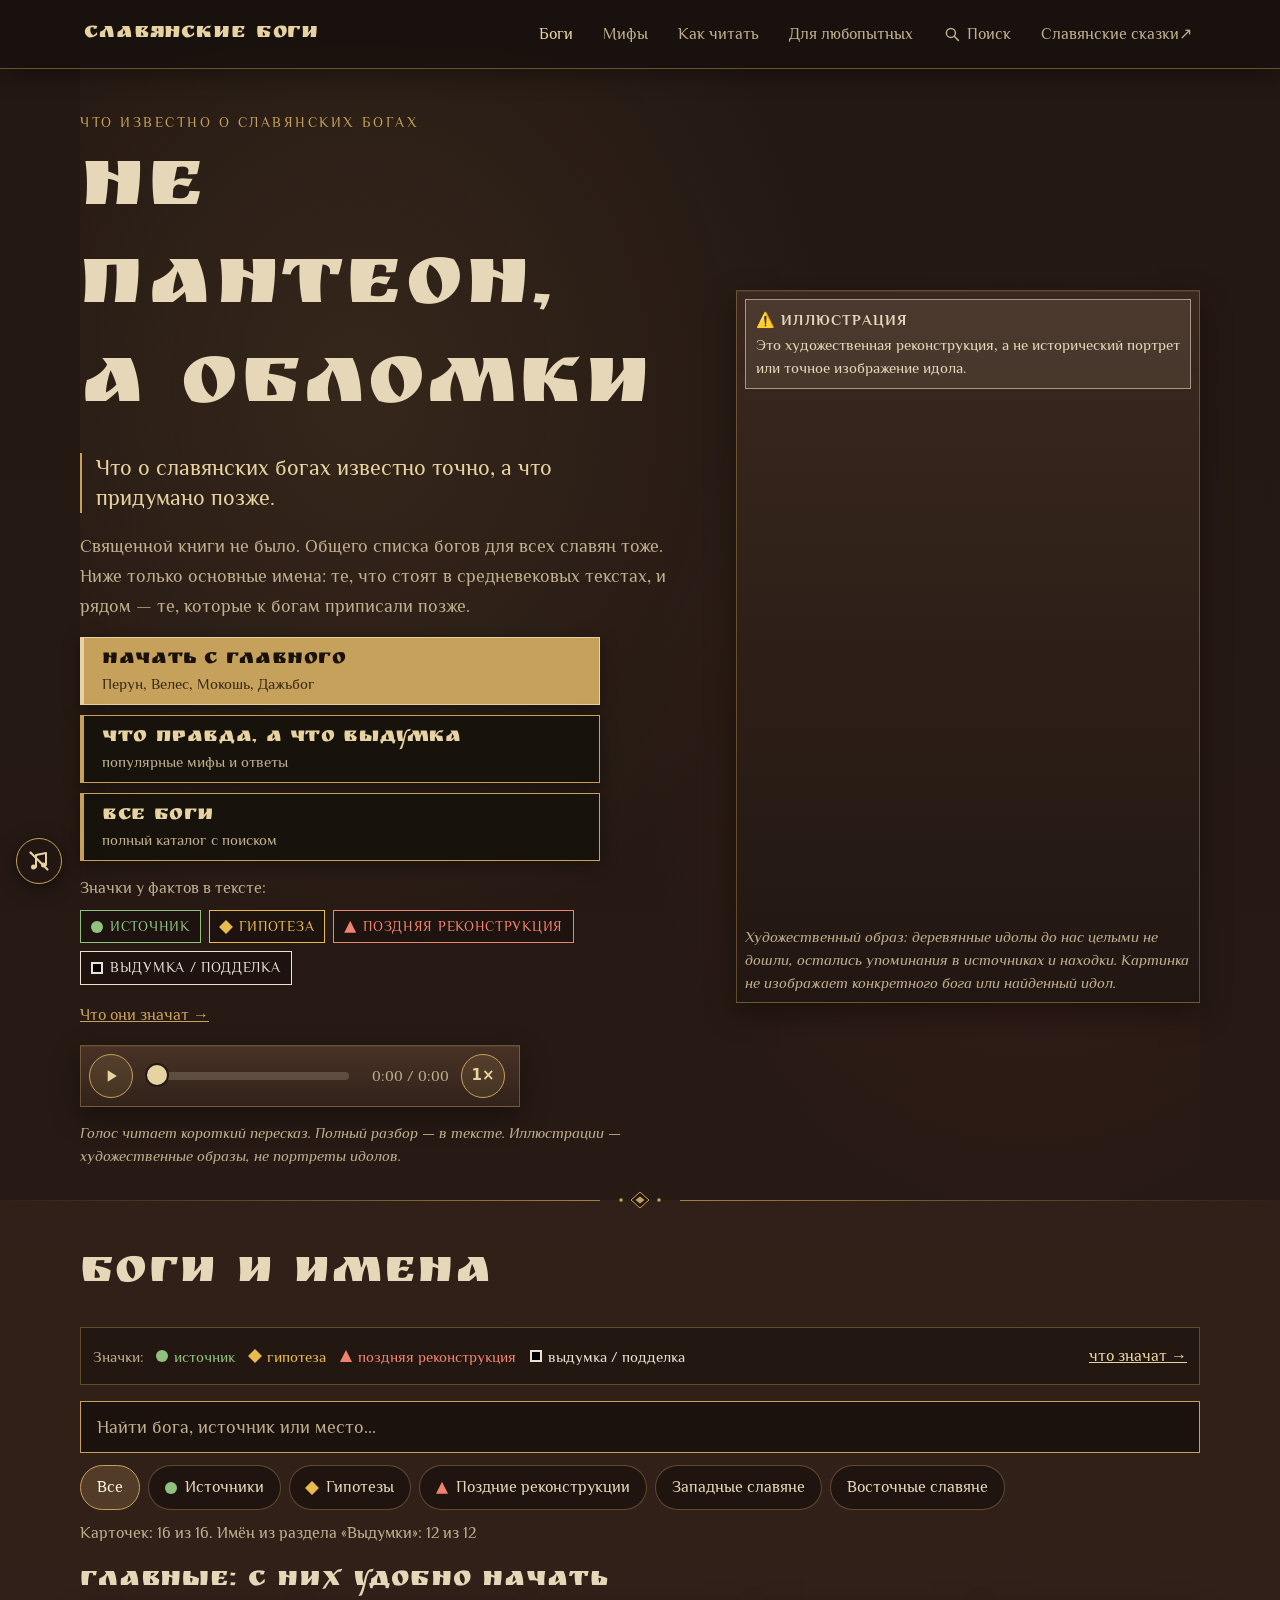
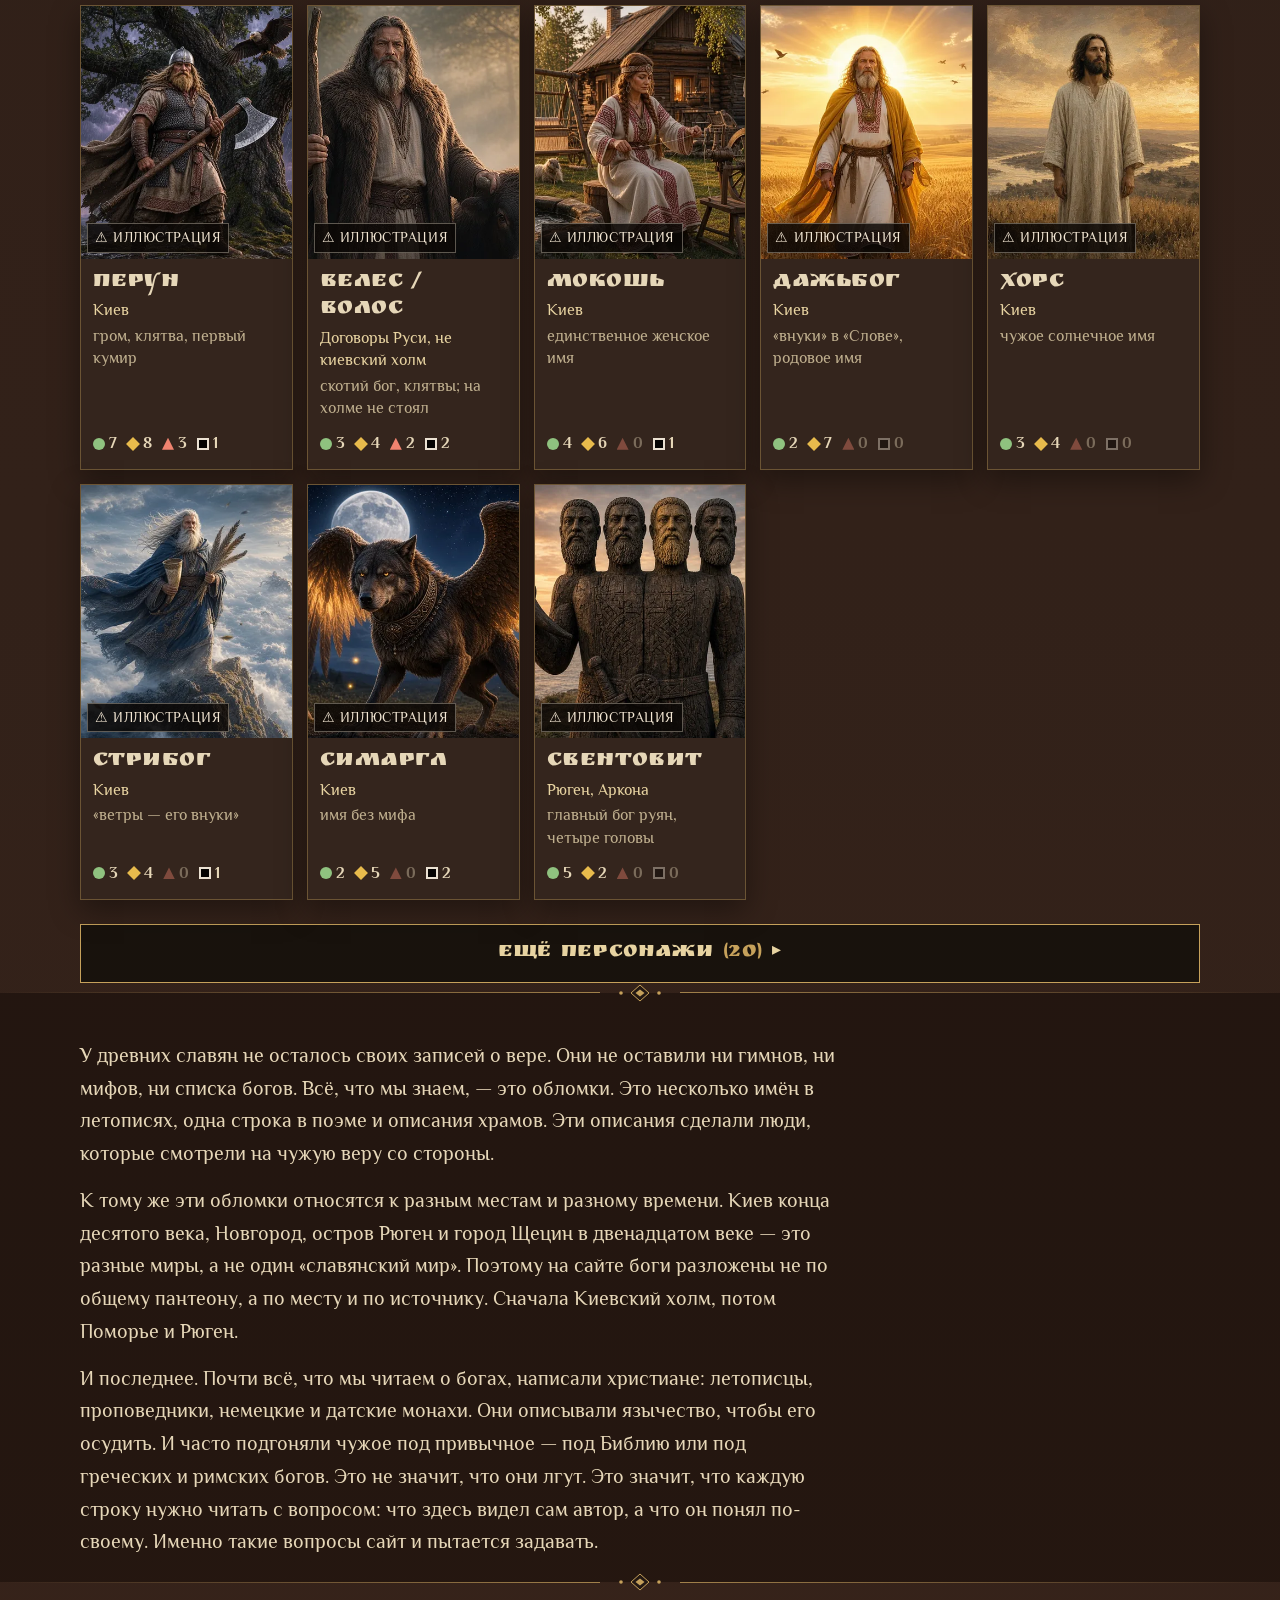
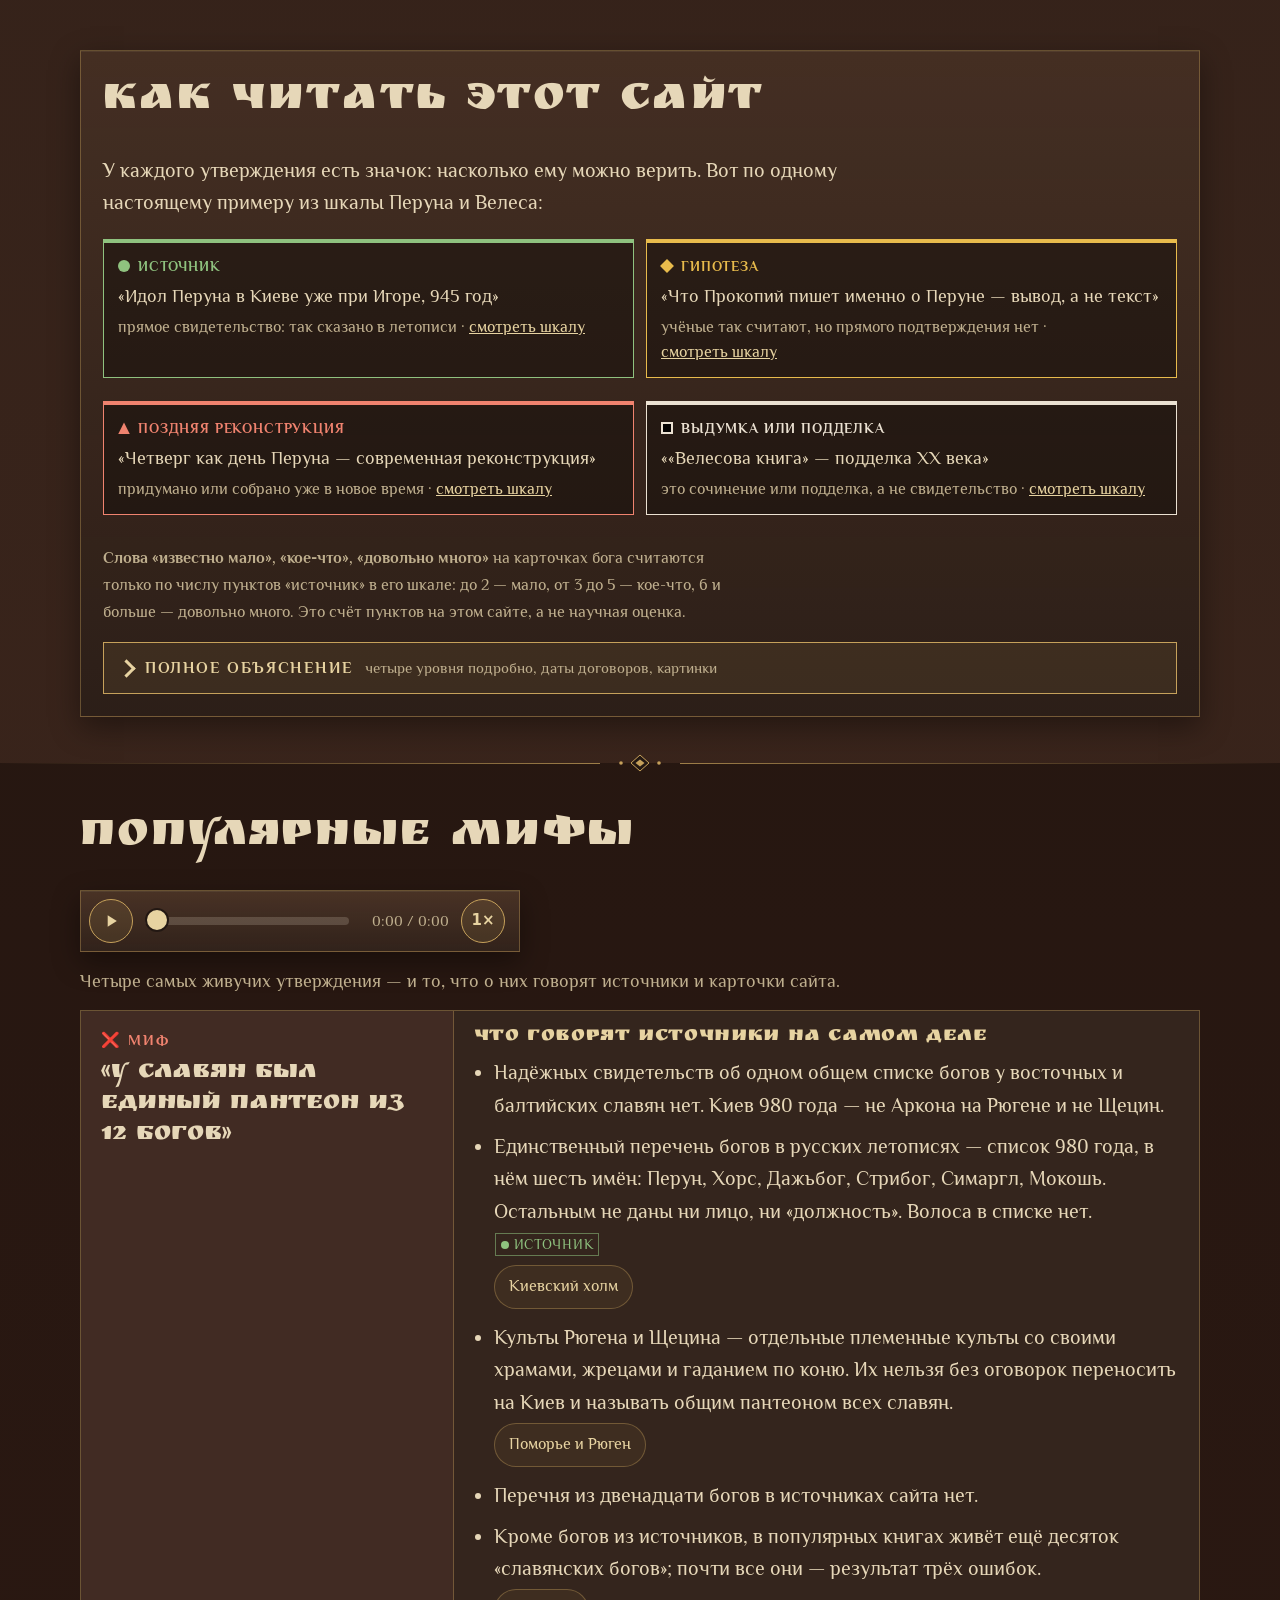
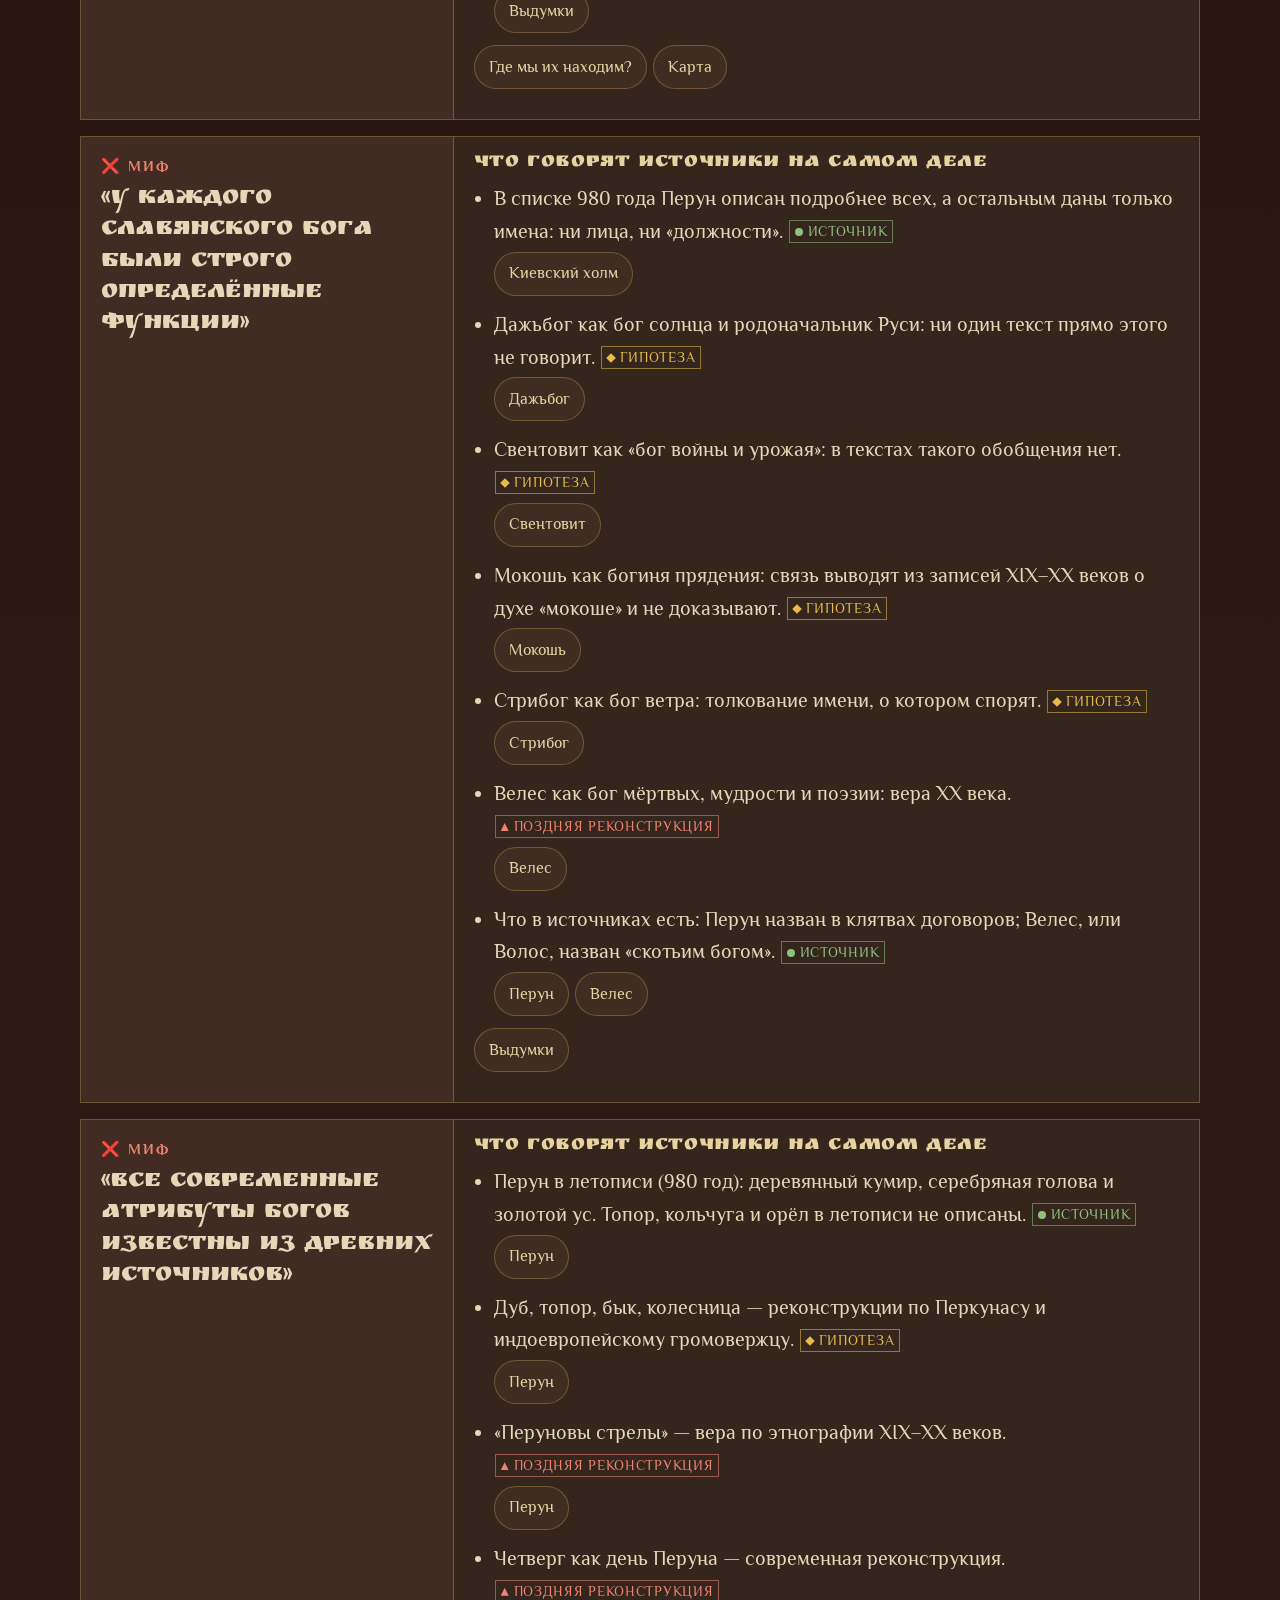
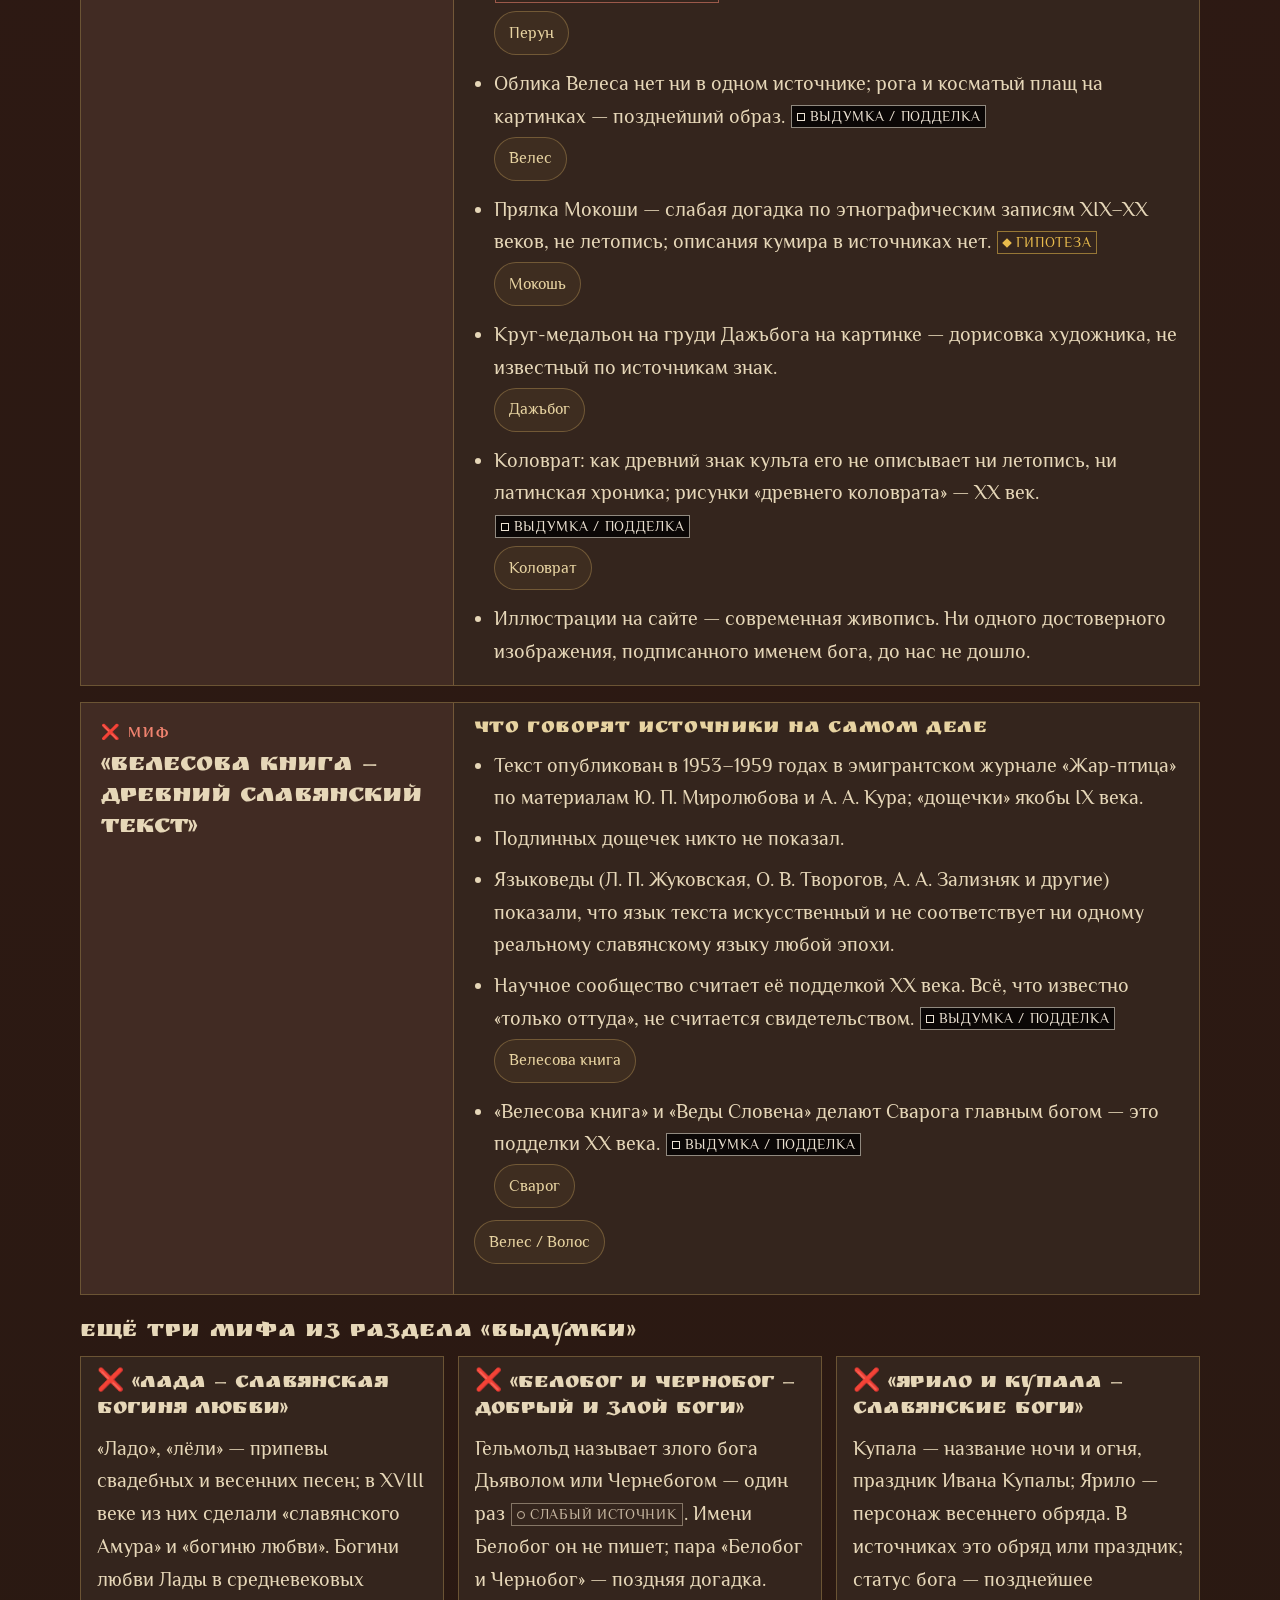
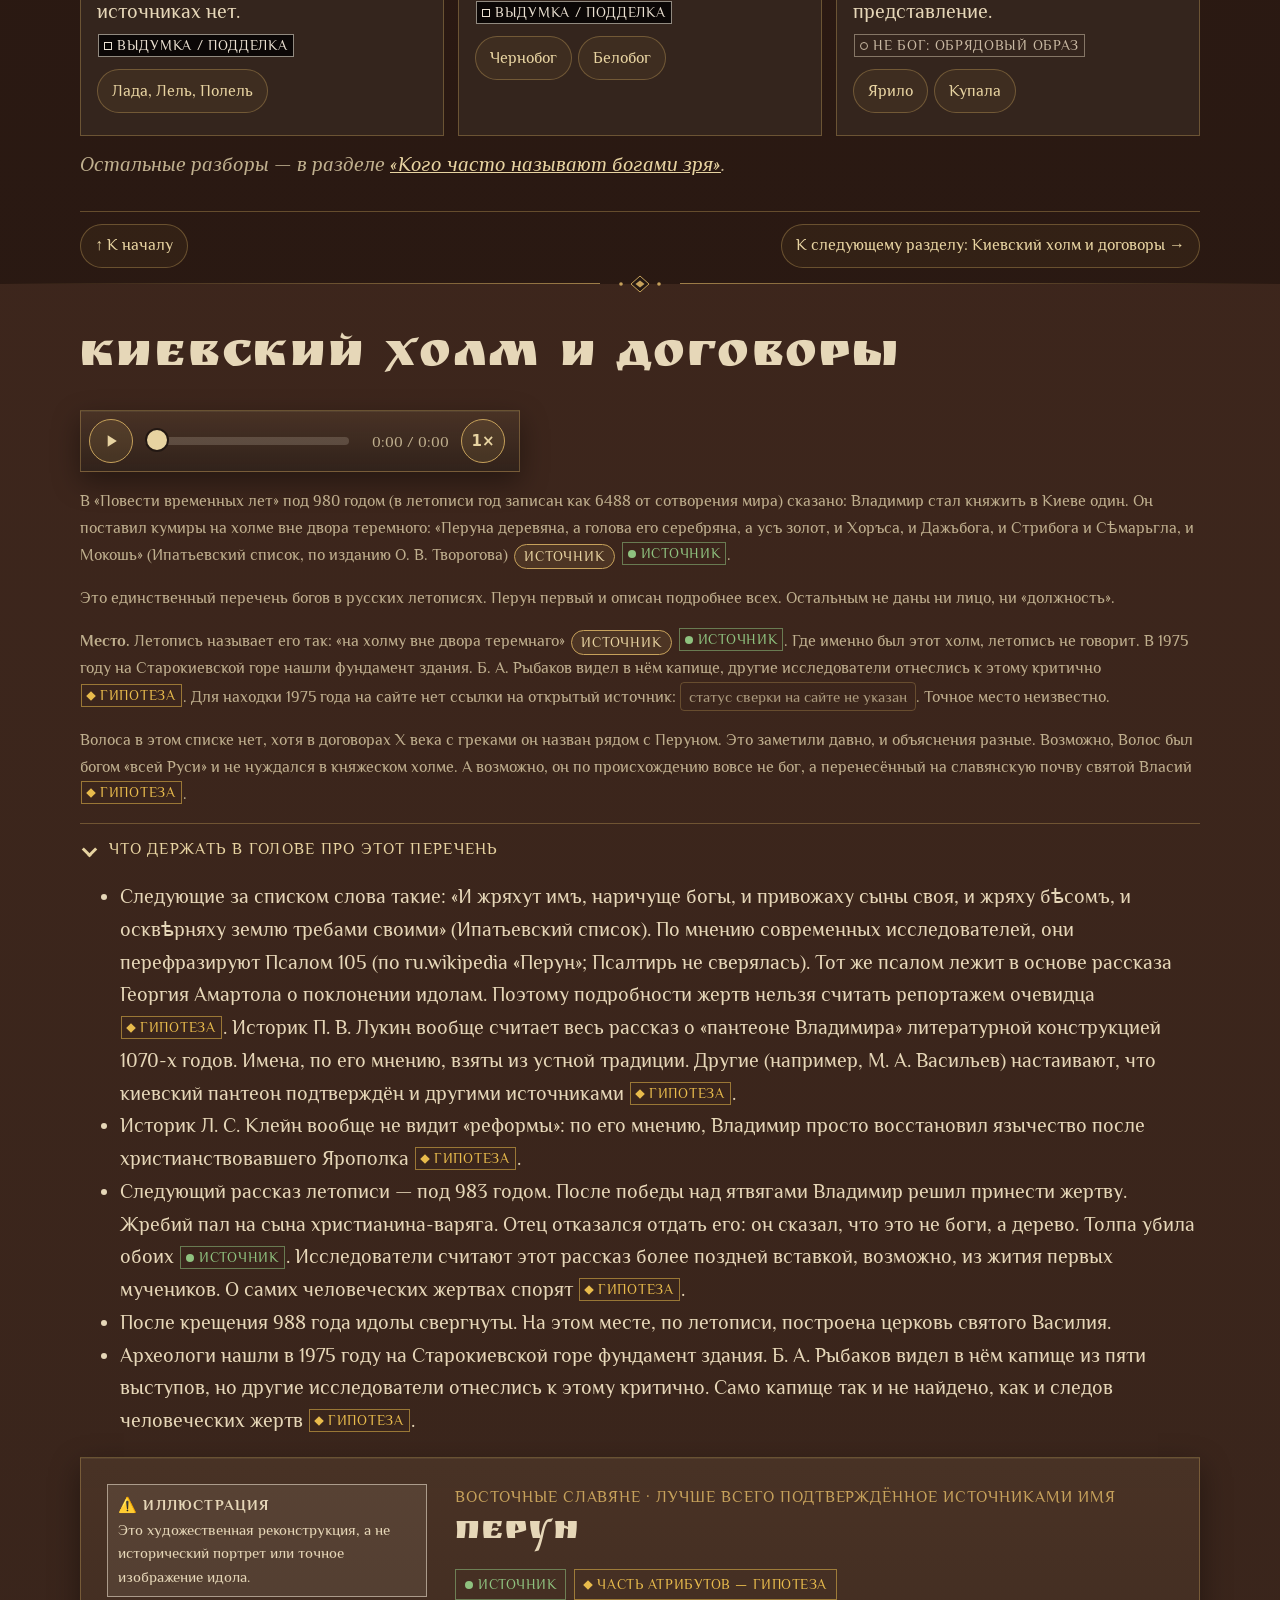
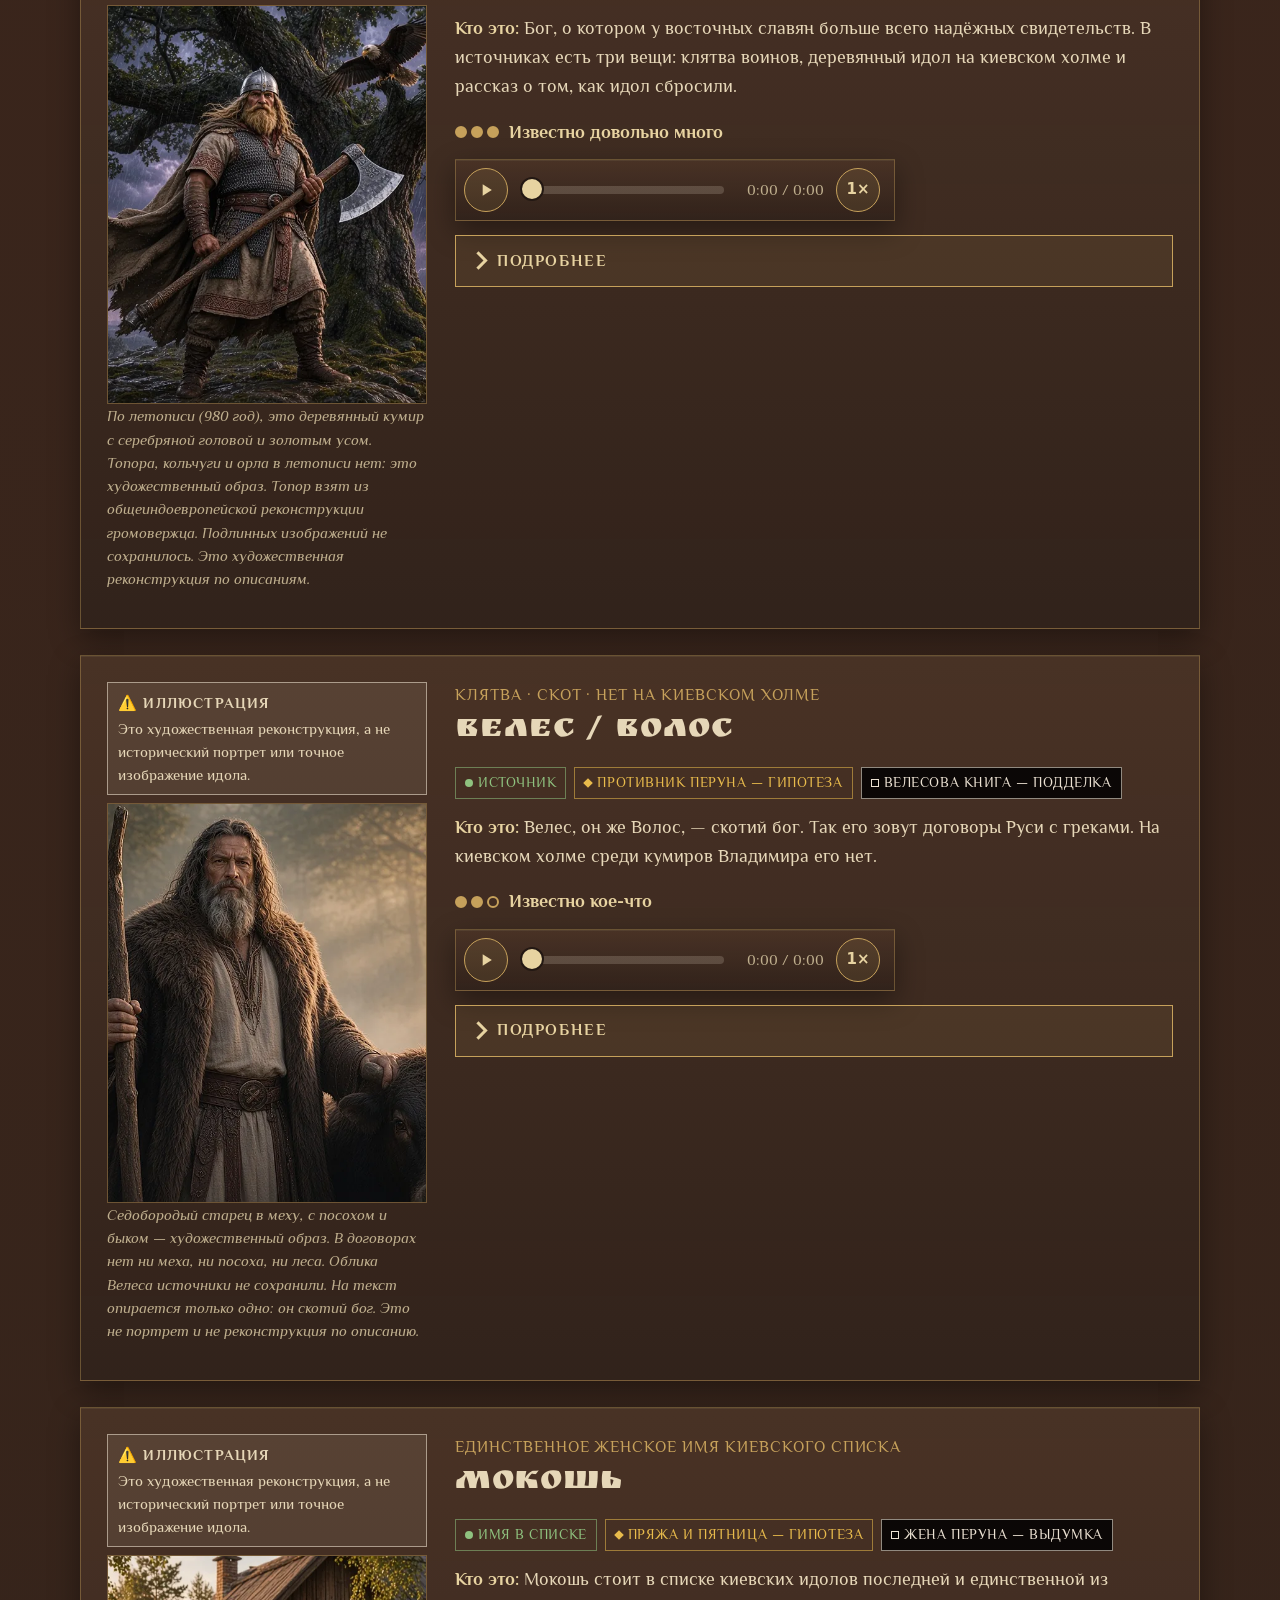
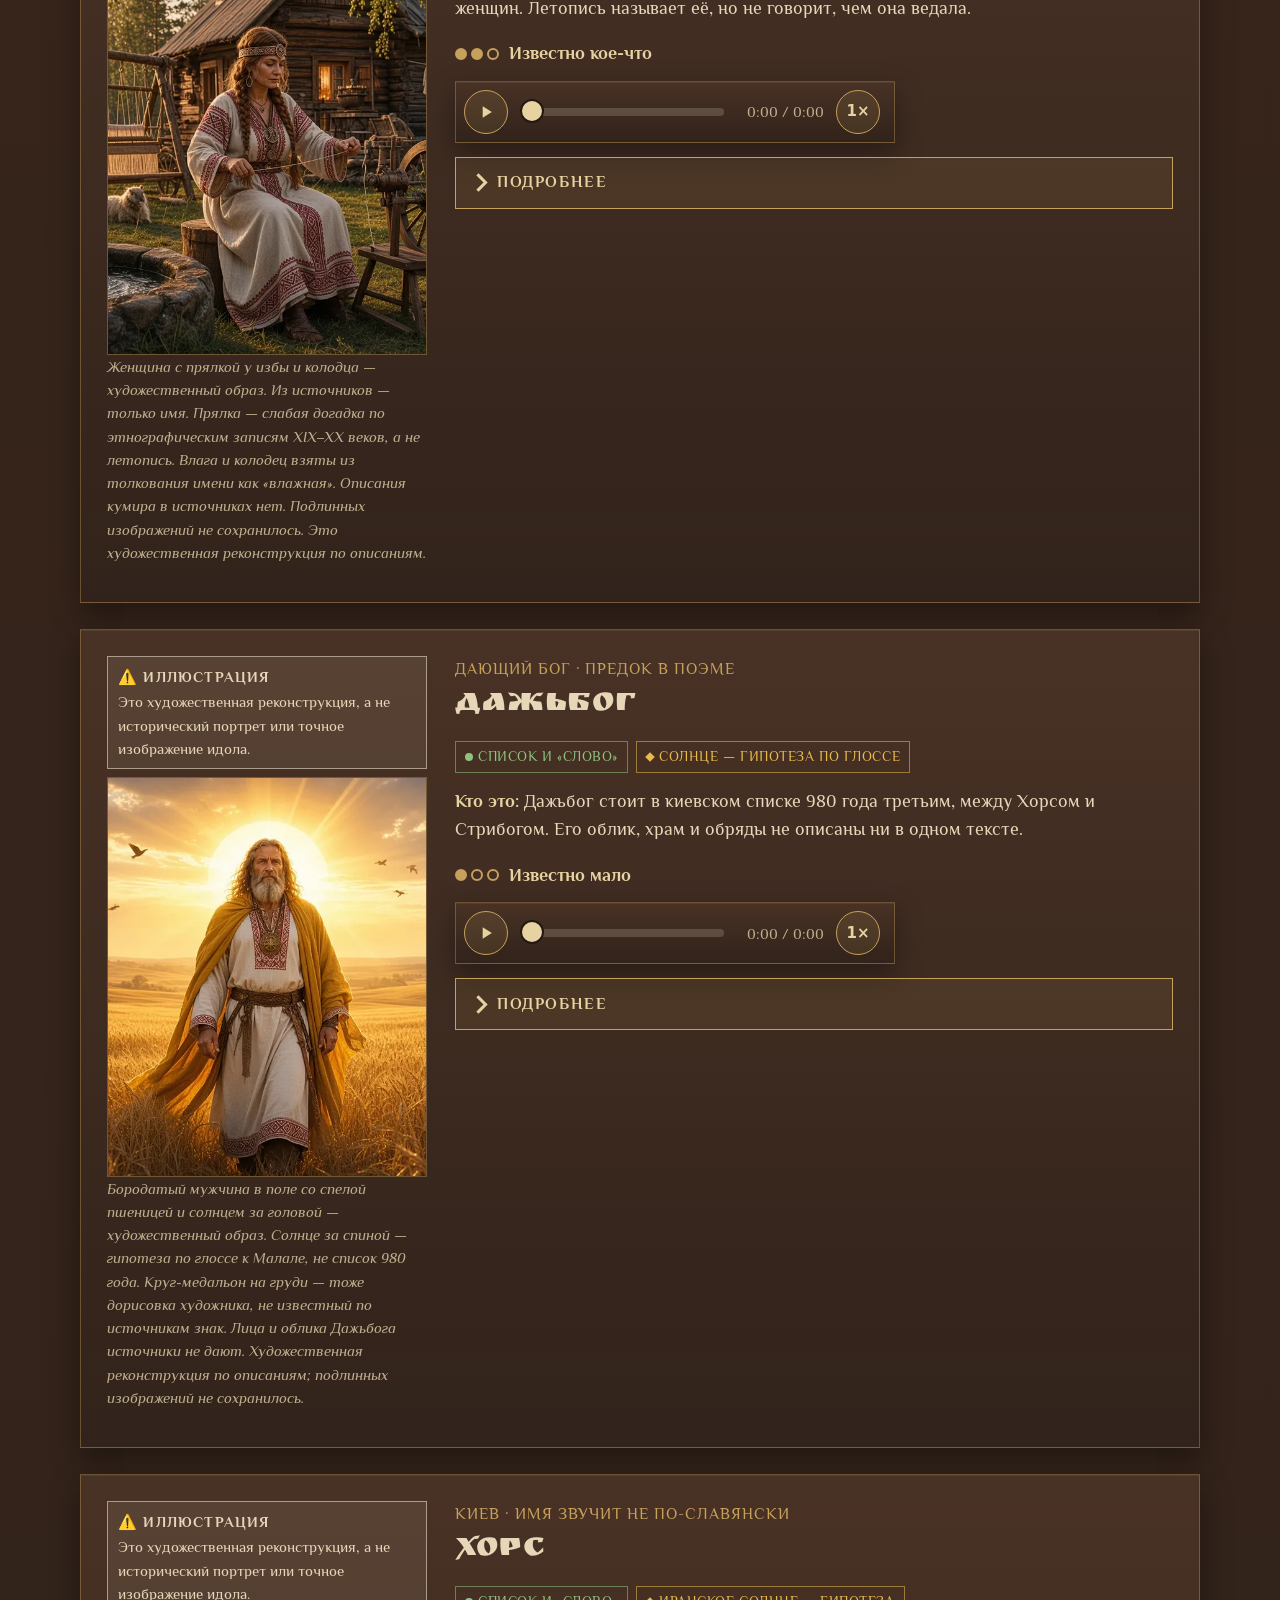
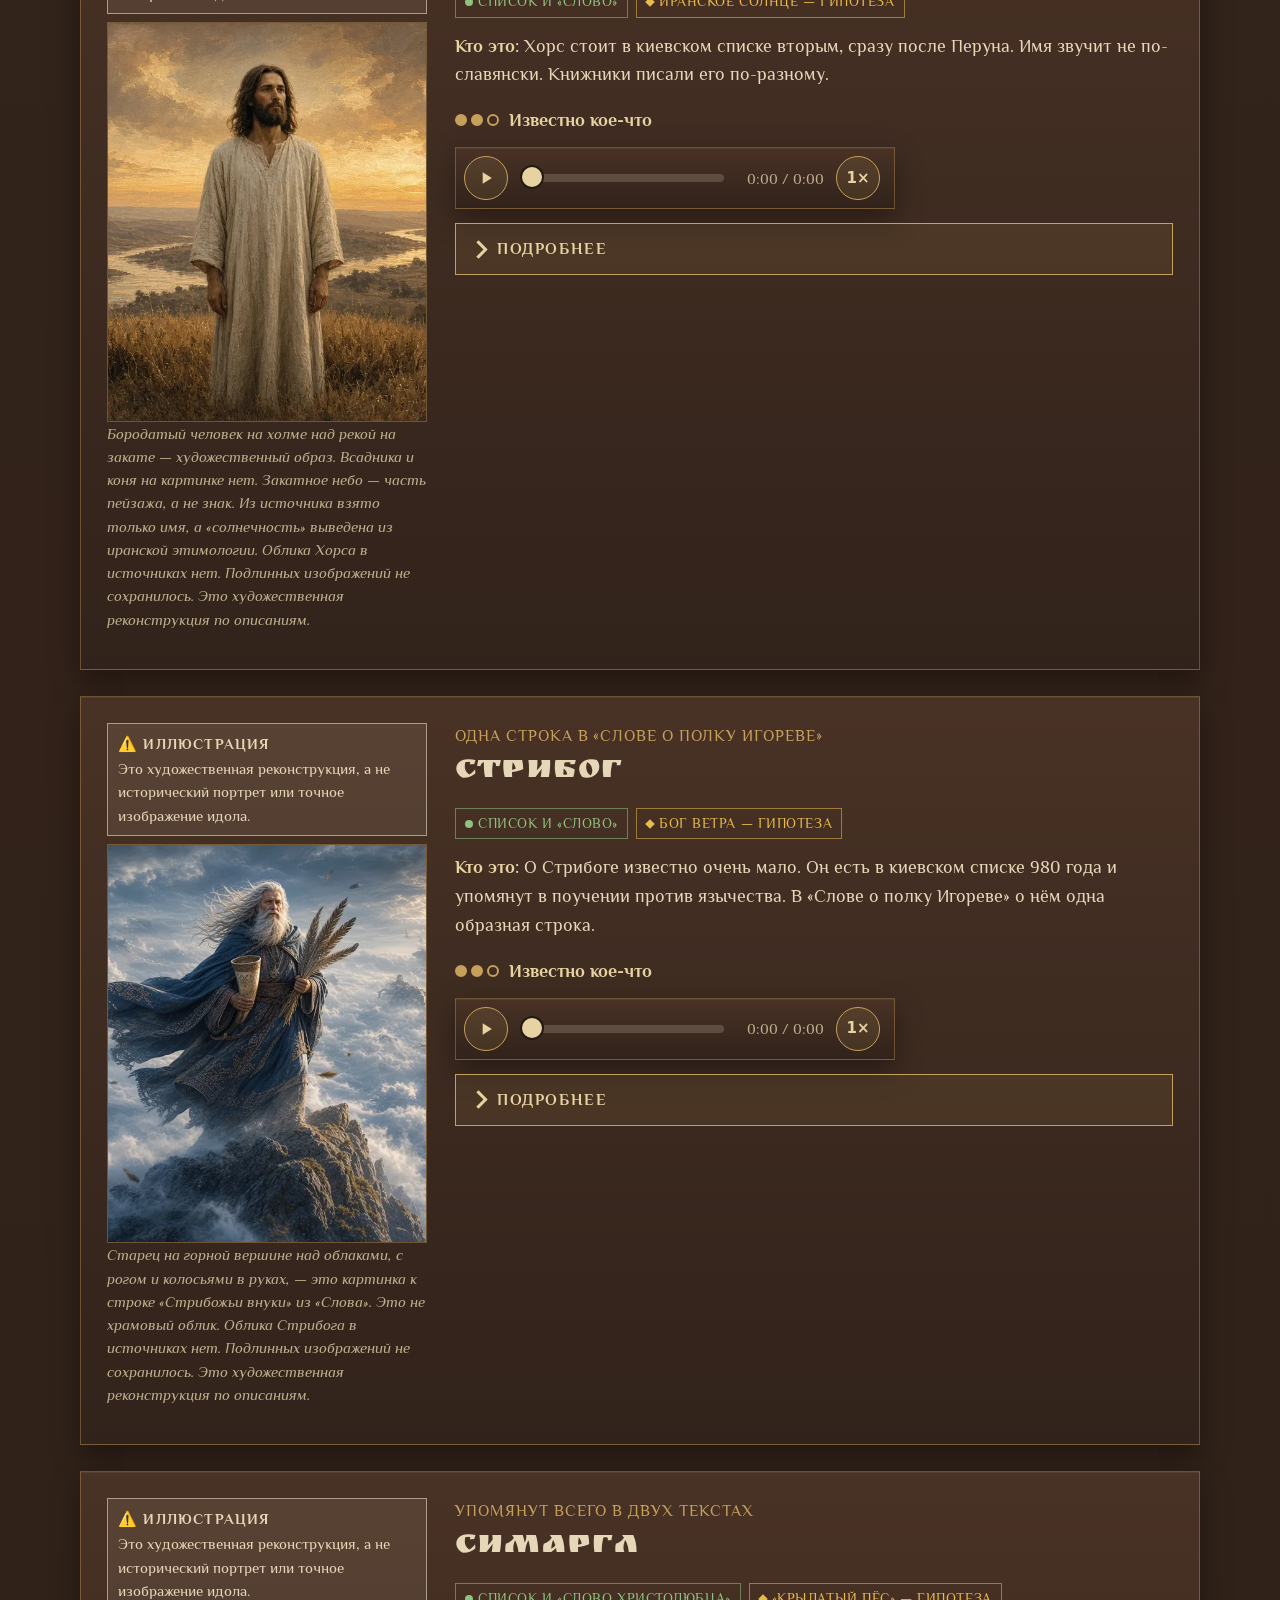
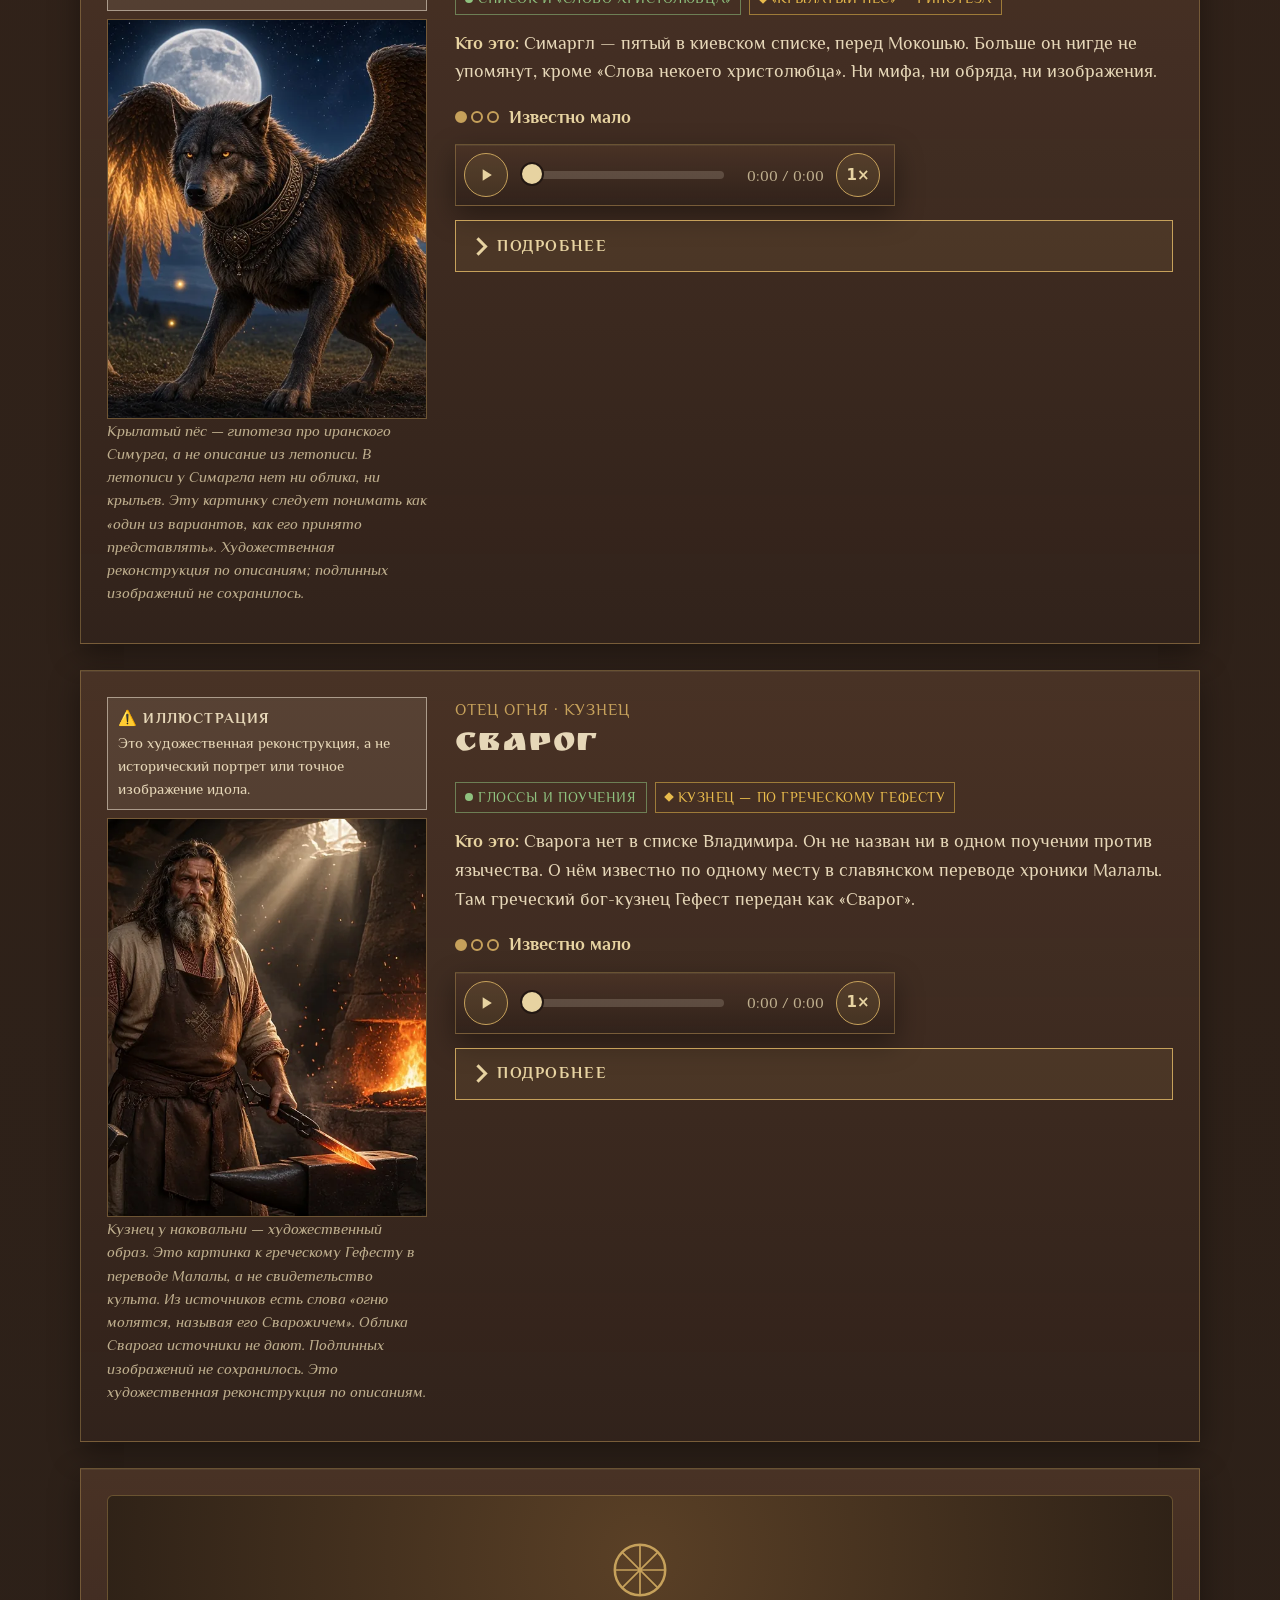
==== commit 60816356: "Велес: ровнее читать Сглажены вступление, краткий блок и исследование. Факты и пометки без изменений" ====
--- a/index.html
+++ b/index.html
@@ -257,37 +257,37 @@
     </div>
   </article>
   <article class="god lite" id="veles">
-    <div><div class="ill" role="note"><strong>⚠️ ИЛЛЮСТРАЦИЯ</strong><span>Это художественная реконструкция, а не исторический портрет или точное изображение идола.</span></div><img src="img/veles.webp?v=4" srcset="img/veles-sm.webp?v=4 512w, img/veles-md.webp?v=4 640w, img/veles.webp?v=4 864w" sizes="(max-width: 860px) calc(100vw - 32px), 320px" width="864" height="1080" loading="lazy" decoding="async" alt="Велес: седобородый старец в меховом плаще с грубым посохом стоит в туманном лесу, рядом с ним большой бык"><p class="cap">Седобородый старец в меху с посохом и бык — художественный образ. Меха, посоха и леса в договорах нет. Облика Велеса в источниках нет. На текст опирается только скот: Велес назван «скотьим богом». Подлинных изображений не сохранилось. Это не реконструкция по описаниям.</p></div>
+    <div><div class="ill" role="note"><strong>⚠️ ИЛЛЮСТРАЦИЯ</strong><span>Это художественная реконструкция, а не исторический портрет или точное изображение идола.</span></div><img src="img/veles.webp?v=4" srcset="img/veles-sm.webp?v=4 512w, img/veles-md.webp?v=4 640w, img/veles.webp?v=4 864w" sizes="(max-width: 860px) calc(100vw - 32px), 320px" width="864" height="1080" loading="lazy" decoding="async" alt="Велес: седобородый старец в меховом плаще с грубым посохом стоит в туманном лесу, рядом с ним большой бык"><p class="cap">Седобородый старец в меху, с посохом и быком — художественный образ. В договорах нет ни меха, ни посоха, ни леса. Облика Велеса источники не сохранили. На текст опирается только одно: он скотий бог. Это не портрет и не реконструкция по описанию.</p></div>
     <div>
       <div class="mark">клятва · скот · нет на киевском холме</div>
       <h3>Велес / Волос</h3>
       <div class="badges"><span class="badge b-source">источник</span><span class="badge b-hyp">противник Перуна — гипотеза</span><span class="badge b-fake">Велесова книга — подделка</span></div>
-      <p class="who"><strong>Кто это:</strong> Велес, или Волос, — «скотий бог». Так он назван в договорах Руси с Византией. В списке идолов Владимира 980 года его нет.</p>
+      <p class="who"><strong>Кто это:</strong> Велес, он же Волос, — скотий бог. Так его зовут договоры Руси с греками. На киевском холме среди кумиров Владимира его нет.</p>
       <p class="fame fame-2"><span class="fpips" aria-hidden="true"><i class="on"></i><i class="on"></i><i class=""></i></span><b>Известно кое-что</b></p>
       <audio controls preload="none" src="audio/veles.mp3?v=5" data-title="Велес / Волос"></audio>
       <details class="more" id="more-veles"><summary><span class="rs-t">Подробнее</span></summary><div class="more-body">
       <details class="scaled sub"><summary><span class="rs-t">Что известно точно</span></summary>
       <div class="scale grouped" id="scale-veles" data-s="3" data-h="5" data-l="1" data-f="2" data-w="0"><h4 class="bh">Шкала достоверности</h4><p class="sct">Что мы знаем о Велесе?</p><div class="scg it-s"><h5 class="scgh"><i class="ic ic-s" aria-hidden="true"></i>Есть в источниках</h5><ul class="sc"><li class="it it-s" data-lv="s"><i class="ic ic-s" aria-hidden="true"></i><span>907 год: русы клянутся Перуном и Волосом. <span class="itl">— источник</span></span></li><li class="it it-s" data-lv="s"><i class="ic ic-s" aria-hidden="true"></i><span>971 год: Святослав клянётся Перуном и Волосом. <span class="itl">— источник</span></span></li><li class="it it-s" data-lv="s"><i class="ic ic-s" aria-hidden="true"></i><span>В «Слове о полку Игореве» певец Боян назван «Велесовым внуче». <span class="itl">— источник</span></span></li></ul></div><div class="scg it-h"><h5 class="scgh"><i class="ic ic-h" aria-hidden="true"></i>Гипотезы</h5><ul class="sc"><li class="it it-h" data-lv="h"><i class="ic ic-h" aria-hidden="true"></i><span>Мансикка, Ловмянский и Клейн считают, что Волос — это святой Власий, а Велес — отдельный демон. <span class="itl">— гипотеза</span></span></li><li class="it it-h" data-lv="h"><i class="ic ic-h" aria-hidden="true"></i><span>По Иванову и Топорову, Перун связан с князем и дружиной, а Волос — со всей землёй. <span class="itl">— гипотеза</span></span></li><li class="it it-h" data-lv="h"><i class="ic ic-h" aria-hidden="true"></i><span>Слова «Велесовь внуче» Иванов и Топоров понимали как «потомок», а Подлипчук — как «великий» (не проверено). <span class="itl">— гипотеза</span></span></li><li class="it it-h" data-lv="h"><i class="ic ic-h" aria-hidden="true"></i><span>Змей и война с Перуном — это «основной миф» Иванова и Топорова. Многие его отвергают. <span class="itl">— гипотеза</span></span></li><li class="it it-h" data-lv="h"><i class="ic ic-h" aria-hidden="true"></i><span>«Волосова бородка»: обычай несжатых колосьев записан в XIX–XX веках; связь именно с Волосом — гипотеза. <span class="itl">— гипотеза</span></span></li></ul></div><div class="scg it-l"><h5 class="scgh"><i class="ic ic-l" aria-hidden="true"></i>Поздние реконструкции</h5><ul class="sc"><li class="it it-l" data-lv="l"><i class="ic ic-l" aria-hidden="true"></i><span>Образ бога мёртвых, мудрости и поэзии появился в XX веке. <span class="itl">— поздняя реконструкция</span></span></li></ul></div><div class="scg it-f"><h5 class="scgh"><i class="ic ic-f" aria-hidden="true"></i>Выдумки и подделки</h5><ul class="sc"><li class="it it-f" data-lv="f"><i class="ic ic-f" aria-hidden="true"></i><span>Рога и косматый плащ на картинках придуманы позже. <span class="itl">— выдумка / подделка</span></span></li><li class="it it-f" data-lv="f"><i class="ic ic-f" aria-hidden="true"></i><span>«Велесова книга» — подделка XX века. <span class="itl">— выдумка / подделка</span></span></li></ul></div></div>
       </details>
-      <details class="brief briefd closed sub"><summary class="bh">Кратко: что известно и что нет</summary><dl><div><dt>Кто это?</dt><dd>Велес, или Волос, — «скотий бог». Так он назван в договорах Руси с Византией. В списке идолов Владимира 980 года его нет.</dd></div><div><dt>Что известно (источники)</dt><dd>Клятвы Перуном и Волосом (907 и 971 годы). В «Слове о полку Игореве» певец Боян назван «Велесовым внуком». Берестяная грамота № 914 — церковный текст про святого Власия, не про языческого бога.</dd></div><div><dt>Что предположительно</dt><dd>Есть два мнения. Первое: «Велес» и «Волос» — один древний бог, противник Перуна (Якобсон, Иванов, Топоров). Второе: Волос — святой Власий, а Велес — отдельный демон (Мансикка, Ловмянский, Клейн). Окончательного ответа нет.</dd></div><div><dt>Что появилось значительно позже</dt><dd>«Основной миф» о войне Перуна с Велесом (1970-е годы). Велес как бог мёртвых, мудрости и поэзии — вера XX века. «Велесова книга» — подделка XX века.</dd></div></dl></details>
+      <details class="brief briefd closed sub"><summary class="bh">Кратко: что известно и что нет</summary><dl><div><dt>Кто это?</dt><dd>Скотий бог из договоров с греками. В ряду киевских кумиров 980 года его нет.</dd></div><div><dt>Что известно (источники)</dt><dd>Дружина клянётся им рядом с Перуном в 907 и 971 годах. В «Слове о полку Игореве» Боян назван Велесовым внуком. Грамота № 914 говорит о святом Власии, не о языческом боге.</dd></div><div><dt>Что предположительно</dt><dd>Одни считают Велеса и Волоса одним древним богом, противником Перуна. Другие видят в Волосе святого Власия, а Велеса — отдельным демоном. Спор не закрыт.</dd></div><div><dt>Что появилось значительно позже</dt><dd>Война Перуна со змеем-Велесом собрана в 1970-х. Бог мёртвых, мудрости и поэзии — образ XX века. «Велесова книга» — подделка того же столетия.</dd></div></dl></details>
       <details class="relics sub" id="relics-veles"><summary><span class="rs-t">Реликвии и находки</span><span class="rs-hint">берестяная грамота № 914</span></summary>
       <div class="relics-body"><article class="relic" id="relic-gram914"><h4 class="rl-h">Берестяная грамота № 914</h4><dl class="rl-meta"><div><dt>Где найдена</dt><dd>Великий Новгород, Троицкий раскоп (усадьба Е)</dd></div><div><dt>Когда</dt><dd>условная дата 1050–1075 годов, то есть третья четверть XI века</dd></div><div><dt>Где хранится</dt><dd>Новгородский государственный объединённый музей-заповедник</dd></div><div><dt>Достоверность</dt><dd><span class="tg t-s">источник</span> <span class="stt stt-v">✓ сверено с первоисточником</span></dd></div></dl><p>Грамота сохранилась с небольшими утратами. В ней церковный текст — перечень из отпуста: Христос, Богородица, святые и праздники. Среди них назван «Волоса» (в записи: «…дъмитр… волоса : петр… павла…»). По комментарию В. Л. Янина и А. А. Зализняка, уже в XI веке имя Волос считали именем святого Власия.</p><p>Это христианский текст. О языческом боге Велесе в нём ничего нет: «Волос» здесь — имя святого Власия. Спор о том, был ли Волос ещё и отдельным богом, разобран ниже, в исследовании. Изображение смотри на странице грамоты на gramoty.ru (свободной лицензии нет).</p><p class="rl-go"><a class="rl-btn" href="https://gramoty.ru/birchbark/document/show/novgorod/914/" target="_blank" rel="noopener noreferrer">Смотреть на gramoty.ru<span class="rl-arr" aria-hidden="true">↗</span></a></p><p class="rl-src">Источники: <a href="https://gramoty.ru/birchbark/document/show/novgorod/914/" target="_blank" rel="noopener noreferrer">Берестяная грамота № 914 (gramoty.ru)</a>; <a href="https://gramoty.ru/thumbs/bibliography_file_supplement_ngb-11_novgorod_0915.pdf" target="_blank" rel="noopener noreferrer">комментарий в издании «Новгородские грамоты на бересте», т. XI (Янин, Зализняк)</a>.</p></article></div>
       </details>
       <details class="research sub" id="research-veles"><summary><span class="rs-t"><span class="rs-open">Развернуть исследование</span><span class="rs-close">Свернуть исследование</span></span><span class="rs-hint">что в источниках · что дописали позже · откуда это знаем</span></summary><div class="research-body">
       <div class="lead">
-        <p>Велес, или Волос, — «скотий бог». Так он назван в договорах Руси с Византией, и это едва ли не единственное, что о нём известно твёрдо. В списке идолов Владимира 980 года его нет. Зато в клятвах он стоит рядом с Перуном, а в «Слове о полку Игореве» певец Боян назван «Велесовым внуком».</p>
-        <p>Главный спор начинается уже с имени. Одни учёные (Р. О. Якобсон, В. В. Иванов, В. Н. Топоров) считают, что «Велес» и «Волос» — два варианта имени одного очень древнего бога, противника Перуна. Другие (В. Й. Мансикка, Г. Ловмянский, Л. С. Клейн) видят в Волосе христианского святого Власия, покровителя скота, а Велеса считают отдельным русским демоном <span class="tg t-h">гипотеза</span>. Окончательного ответа нет.</p>
-        <p>Есть и третья позиция: Б. А. Успенский связывал Волоса с культом святого Николы. Для читателя важно одно: в источниках Волос скотий, и всё, что сверх этого, нужно читать как реконструкцию.</p>
+        <p>Велес, он же Волос, входит в русские тексты коротко: скотий бог. Так им клянутся в договорах с греками. Это почти всё, что о нём сказано прямо. На холме, где Владимир ставил кумиров, его нет. Зато в клятве он стоит рядом с Перуном, а в «Слове о полку Игореве» вещий Боян назван его внуком.</p>
+        <p>Спор начинается с имени. Якобсон, Иванов и Топоров читают Велеса и Волоса как два звучания одного древнего бога, противника Перуна. Мансикка, Ловмянский и Клейн видят в Волосе святого Власия, покровителя скота, а Велеса считают отдельным русским демоном <span class="tg t-h">гипотеза</span>. Закрыть этот спор тексты не позволяют.</p>
+        <p>Есть и третье чтение: Борис Успенский связывал Волоса с культом святого Николы. Для читателя достаточно одного. В источниках Волос скотий. Всё, что сверх стада и клятвы, уже чья-то реконструкция.</p>
       </div>
       <details class="src s-now"><summary>Что в источниках</summary>
         <p><strong>Договоры.</strong> <button type="button" class="srcb" data-src="ipat lavr" aria-expanded="false" aria-label="Источник: Договоры"><span>Источник</span></button> 907 год. В «Повести временных лет» русы «кляшася оружьемь своимъ, и Перуномъ, богомъ своимъ, и Волосом, скотьимъ богом» (Ипатьевский список; в Лаврентьевском то же по смыслу) <span class="tg t-s">источник</span>.</p><p>Под 971 годом Святослав говорит: «да имѣемъ клятву от Бога, в неже вѣруемъ — в Перуна и въ Волоса, бога скотья» <span class="tg t-s">источник</span>. Но в договоре Игоря, под 945 годом, Волос не назван, только Перун. Годы — см. «Как читать». Иванов и Топоров видели в этом различие князя и дружины (Перун) и всей земли (Волос) <span class="tg t-h">гипотеза</span>.</p>
-        <p><strong>«Слово о полку Игореве»</strong> <button type="button" class="srcb" data-src="slovo" aria-expanded="false" aria-label="Источник: «Слово о полку Игореве»"><span>Источник</span></button> (издание 1800 года): «чили въспѣти было вѣщей Бояне, Велесовь внуче!» Строка говорит только, что Боян назван Велесовым внуком. Покровительство песне — обычное чтение, не прямое сообщение источника. Слово «внук» встречается в поэме шесть раз. Все шесть мест перечислены в карточке <a href="#dazhbog">Дажьбога</a>. Иванов и Топоров понимали его как «потомок». Ю. В. Подлипчук читал «Велесовъ» как «великий» (по ru.wikipedia «Велес»; его книга не открывалась, не проверено) <span class="tg t-h">гипотеза</span>.</p>
+        <p><strong>«Слово о полку Игореве»</strong> <button type="button" class="srcb" data-src="slovo" aria-expanded="false" aria-label="Источник: «Слово о полку Игореве»"><span>Источник</span></button> (издание 1800 года): «чили въспѣти было вѣщей Бояне, Велесовь внуче!» Строка говорит только одно: Боян назван Велесовым внуком. Что Велес кормит песню, из неё уже выводят. Само «Слово» этого не говорит. Слово «внук» встречается в поэме шесть раз. Все шесть мест перечислены в карточке <a href="#dazhbog">Дажьбога</a>. Иванов и Топоров понимали его как «потомок». Ю. В. Подлипчук читал «Велесовъ» как «великий» (по ru.wikipedia «Велес»; его книга не открывалась, не проверено) <span class="tg t-h">гипотеза</span>.</p>
         <p><strong>«Хождение Богородицы по мукам»</strong> <button type="button" class="srcb" data-src="khozh" aria-expanded="false" aria-label="Источник: «Хождение Богородицы по мукам»"><span>Источник</span></button> (список XII века) называет среди тех, кому поклонялись язычники, «Трояна, Хорса, Велеса, Перуна». О Трояне — отдельная карточка: <a href="#trojan">Троян</a>.</p>
         <p id="veles-914"><strong>Волос и Власий.</strong> <button type="button" class="srcb" data-src="gram914 prolog" aria-expanded="false" aria-label="Источник: Волос и Власий"><span>Источник</span></button> Проложное житие Владимира (2-й вид, список середины XIV века; издание Н. И. Милютенко) рассказывает: Владимир, вернувшись из Корсуни, велел ниспровергнуть идолов. «А Волоса идола, его же скотья именоваху бога, велѣ в Почаину воврещи», то есть бросить Волоса, «скотьего бога», в Почайну. Издатель отмечает, что в летописи этих сведений нет: там Волос среди киевских идолов Владимира не назван.</p><p>Отсюда предположительно заключают, что идол стоял внизу, на Подоле. В берестяной грамоте № 914 (Новгород, Троицкий раскоп; условная дата 1050–1075, то есть третья четверть XI века) есть отпуст. Это молитвенная формула, где названы Христос, Богородица, святые и праздники. В её перечне стоит «Волоса».</p><p>По комментарию В. Л. Янина и А. А. Зализняка в издании берестяных грамот (т. XI), грамота показывает: уже в XI веке имя Волос стало признанным эквивалентом имени святого Власия <span class="tg t-s">источник</span>. Житие Авраамия Ростовского известно в пересказе Димитрия Ростовского (XVII век). Там сказано, что «Чудский конец» города поклонялся каменному идолу Велесу. Слова «меря» в этом пересказе нет. Текст ранней редакции жития (XV век) не открывался.</p>
-        <p><strong>Фольклор.</strong> «Волосова бородка» — несжатые колоски на поле; медвежья лапа в хлеву как защита скота. Записи XIX–XX веков, нередко с христианской окраской. Обычай записан; привязка именно к богу Волосу — <span class="tg t-h">гипотеза</span>.</p>
+        <p><strong>Фольклор.</strong> На жатве оставляли пучок несжатых колосьев — «Волосову бородку». В хлеву вешали медвежью лапу, чтобы берегла скот. Так записали в XIX–XX веках, часто уже с христианской окраской. Обычай есть. Что его держали именно для бога договоров — <span class="tg t-h">гипотеза</span>.</p>
       </details>
       <details class="src s-later"><summary>Что дописали позже</summary>
-        <ul><li><strong>Змей и война с Перуном.</strong> В 1970-х годах Иванов и Топоров построили «основной миф»: громовержец Перун преследует Велеса, похитившего скот. Побеждённый Велес прячется под деревом, под камнем, превращается в корову. Схема основана на сравнении с балтийским и индоевропейским материалом и на фольклоре. Многие учёные её отвергают <span class="tg t-h">гипотеза</span>.</li><li><strong>Клятва как формула.</strong> Клятвы Перуном и Волосом — формула присяги. Войны Перуна с Велесом из неё не следует.</li><li><strong>Рога и косматый плащ</strong> на картинках — позднейший образ. В договорах и летописях облика нет. Чешская глосса XIII века в Mater Verborum ставит рядом «Veles» и Пана («ymago hircina», козлиный образ): учёная помета, облика из неё не следует <span class="tg t-f">выдумка</span>.</li><li><strong>Бог мёртвых, мудрости и поэзии.</strong> Так Велеса описывают в современном родноверии. Это вера XX века, а не источник <span class="tg t-l">поздняя реконструкция</span>.</li><li><strong>«Велесова книга».</strong> «Дощечки», якобы IX века, где Велес — центральный бог. Опубликована в эмигрантском журнале «Жар-птица» в 1953–1959 годах по материалам Ю. П. Миролюбова и А. А. Кура. Жуковская, Творогов, Алексеев и Зализняк показали, что язык искусственный, а текст — подделка XX века <span class="tg t-f">выдумка</span>.</li></ul>
+        <ul><li><strong>Змей и война с Перуном.</strong> В 1970-х Иванов и Топоров собрали «основной миф»: громовник гонит Велеса, тот крадёт скот, прячется под деревом, под камнем, оборачивается коровой. Схема взята из балтийских и индоевропейских параллелей и из фольклора. Цельного славянского рассказа об этом поединке нет, и многие учёные схему не принимают <span class="tg t-h">гипотеза</span>.</li><li><strong>Клятва как формула.</strong> Перун и Волос в договоре — формула присяги. Войны между ними из этих строк не следует.</li><li><strong>Рога и косматый плащ</strong> на картинках — поздний образ. Договоры и летописи облика не дают. В чешской глоссе XIII века Mater Verborum рядом с «Veles» стоит Пан, «ymago hircina», козлиный вид. Это учёная помета, не описание культа, и лица из неё не складывается <span class="tg t-f">выдумка</span>.</li><li><strong>Бог мёртвых, мудрости и поэзии.</strong> Так Велеса держат в современном родноверии. Это вера XX века, не средневековый текст <span class="tg t-l">поздняя реконструкция</span>.</li><li><strong>«Велесова книга».</strong> «Дощечки», якобы IX века, где Велес — центральный бог. Опубликована в эмигрантском журнале «Жар-птица» в 1953–1959 годах по материалам Ю. П. Миролюбова и А. А. Кура. Жуковская, Творогов, Алексеев и Зализняк показали, что язык искусственный, а текст — подделка XX века <span class="tg t-f">выдумка</span>.</li></ul>
       </details>
       <details id="refs-veles" class="src s-refs"><summary>Откуда это знаем</summary>
         <p><strong>Сверено с первоисточником</strong></p><ul><li><a href="https://ru.wikisource.org/wiki/%D0%9F%D0%BE%D0%B2%D0%B5%D1%81%D1%82%D1%8C_%D0%B2%D1%80%D0%B5%D0%BC%D0%B5%D0%BD%D0%BD%D1%8B%D1%85_%D0%BB%D0%B5%D1%82_(%D0%9D%D0%B5%D1%81%D1%82%D0%BE%D1%80)/1997_(%D0%94%D0%9E)" target="_blank" rel="noopener noreferrer">«Повесть временных лет», Ипатьевский список (изд. О. В. Творогова, 1997, Викитека)</a> и <a href="http://litopys.org.ua/lavrlet/lavr01.htm" target="_blank" rel="noopener noreferrer">«Повесть временных лет», Лаврентьевский список (ПСРЛ, т. I, изд. Е. Ф. Карского, litopys.org.ua)</a>: клятвы 907 и 971 годов, договор Игоря (945) без Волоса.</li><li><a href="https://ru.wikisource.org/wiki/%D0%A1%D0%BB%D0%BE%D0%B2%D0%BE_%D0%BE_%D0%BF%D0%BE%D0%BB%D0%BA%D1%83_%D0%98%D0%B3%D0%BE%D1%80%D0%B5%D0%B2%D0%B5/%D0%A2%D0%B5%D0%BA%D1%81%D1%82" target="_blank" rel="noopener noreferrer">«Слово о полку Игореве», издание 1800 года (Викитека)</a>: строка о Бояне («Велесовь внуче») и шесть мест со словом «внук».</li><li><a href="https://gramoty.ru/birchbark/document/show/novgorod/914/" target="_blank" rel="noopener noreferrer">Берестяная грамота № 914 (gramoty.ru)</a> и <a href="https://gramoty.ru/thumbs/bibliography_file_supplement_ngb-11_novgorod_0915.pdf" target="_blank" rel="noopener noreferrer">комментарий в издании «Новгородские грамоты на бересте», т. XI (Янин, Зализняк)</a>.</li><li><a href="https://azbyka.ru/otechnik/Istorija_Tserkvi/svjatoj-ravnoapostolnyj-knjaz-vladimir-i-kreshhenie-rusi-drevnejshie-pismennye-istochniki/10" target="_blank" rel="noopener noreferrer">Проложное житие Владимира, 2-й вид (список РНБ Б.п.I.47, середина XIV века), в издании Н. И. Милютенко «Святой равноапостольный князь Владимир и Крещение Руси. Древнейшие письменные источники» (azbyka.ru)</a>: «А Волоса идола, его же скотья именоваху бога, велѣ в Почаину воврещи» (рукопись не открывалась).</li></ul>
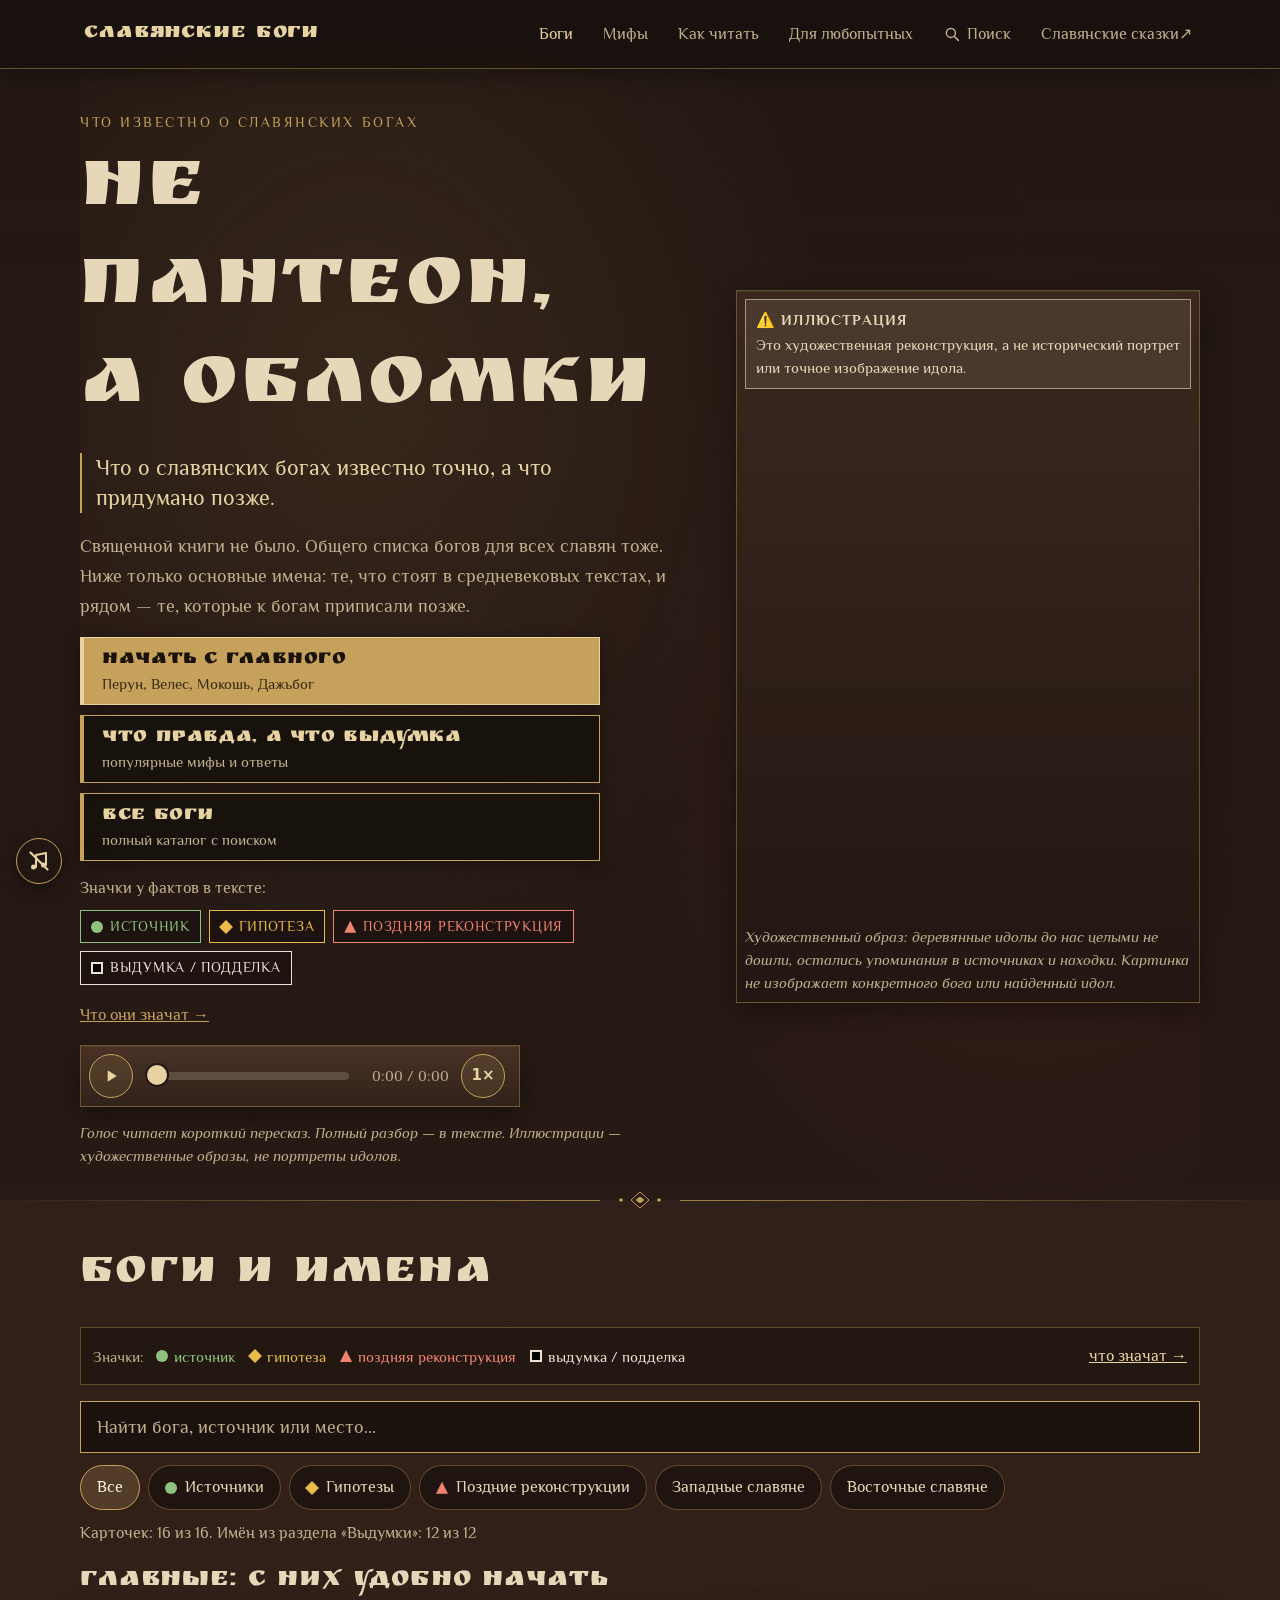
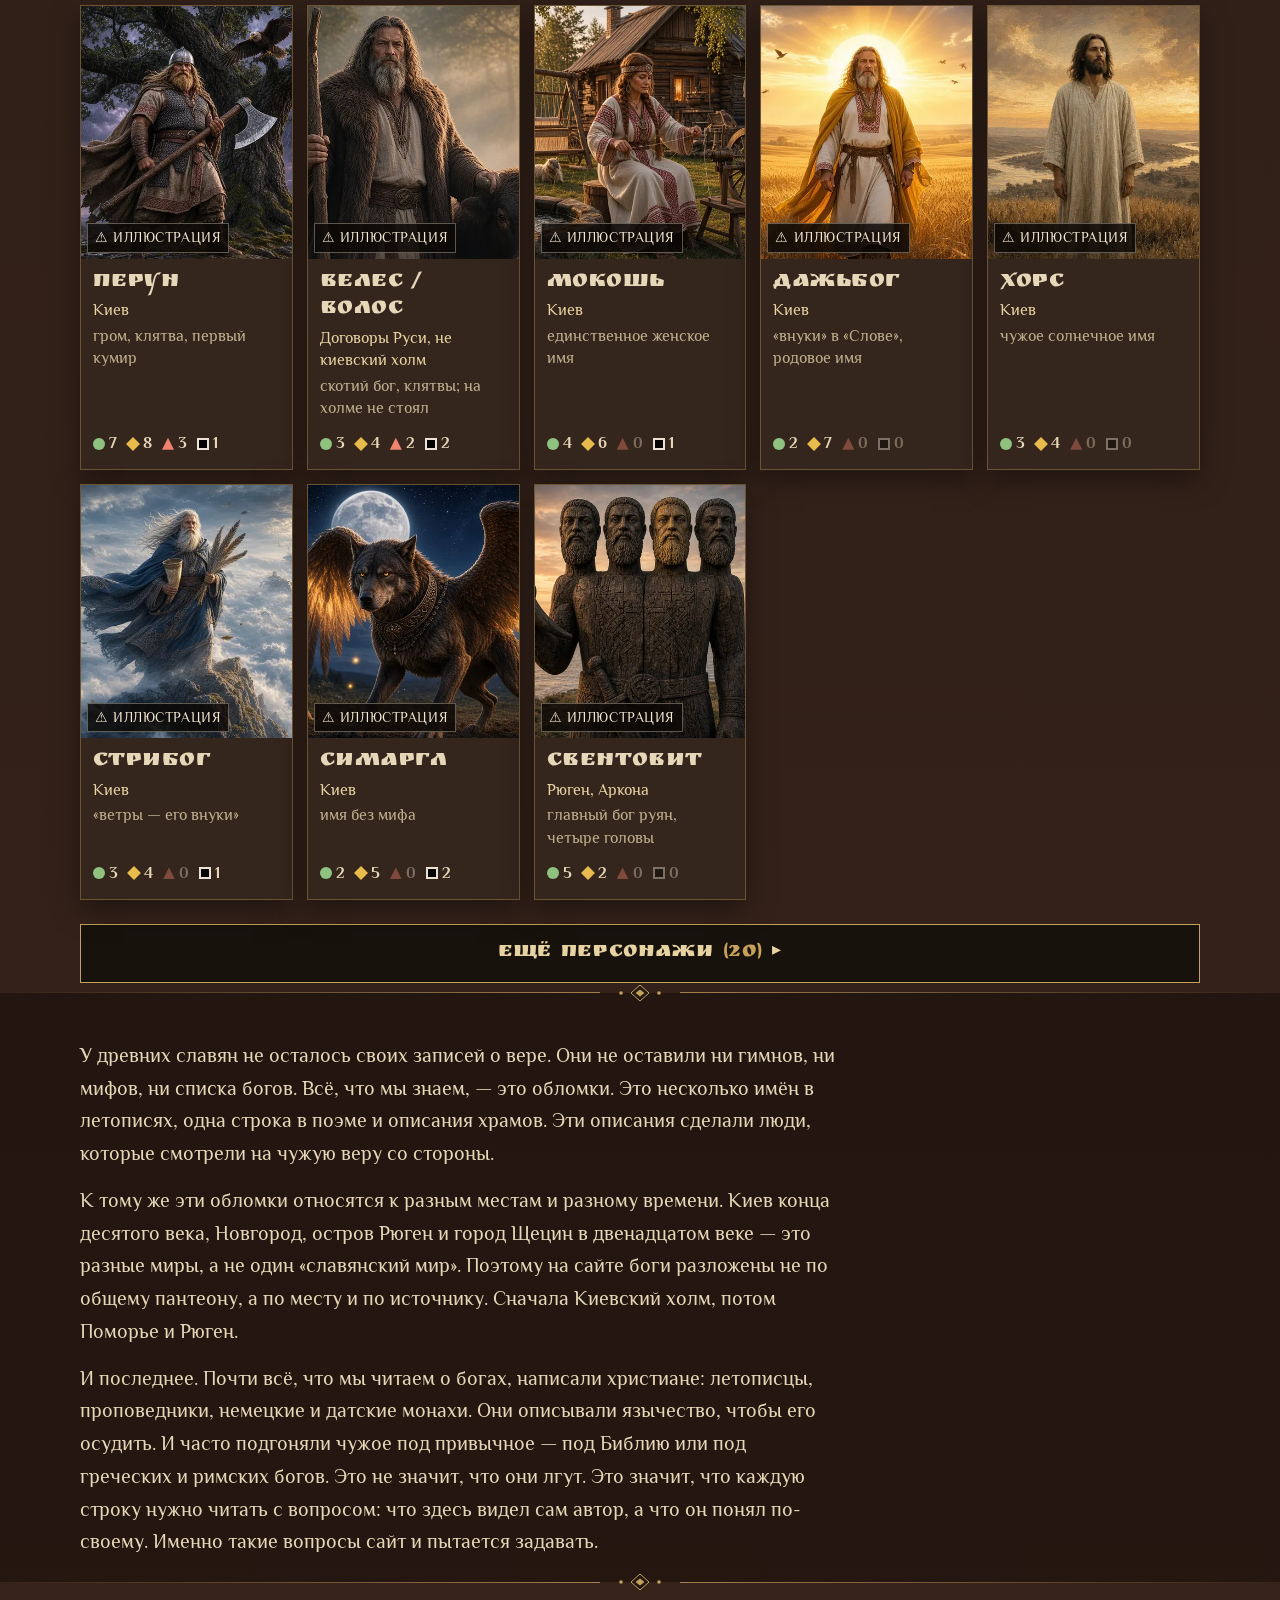
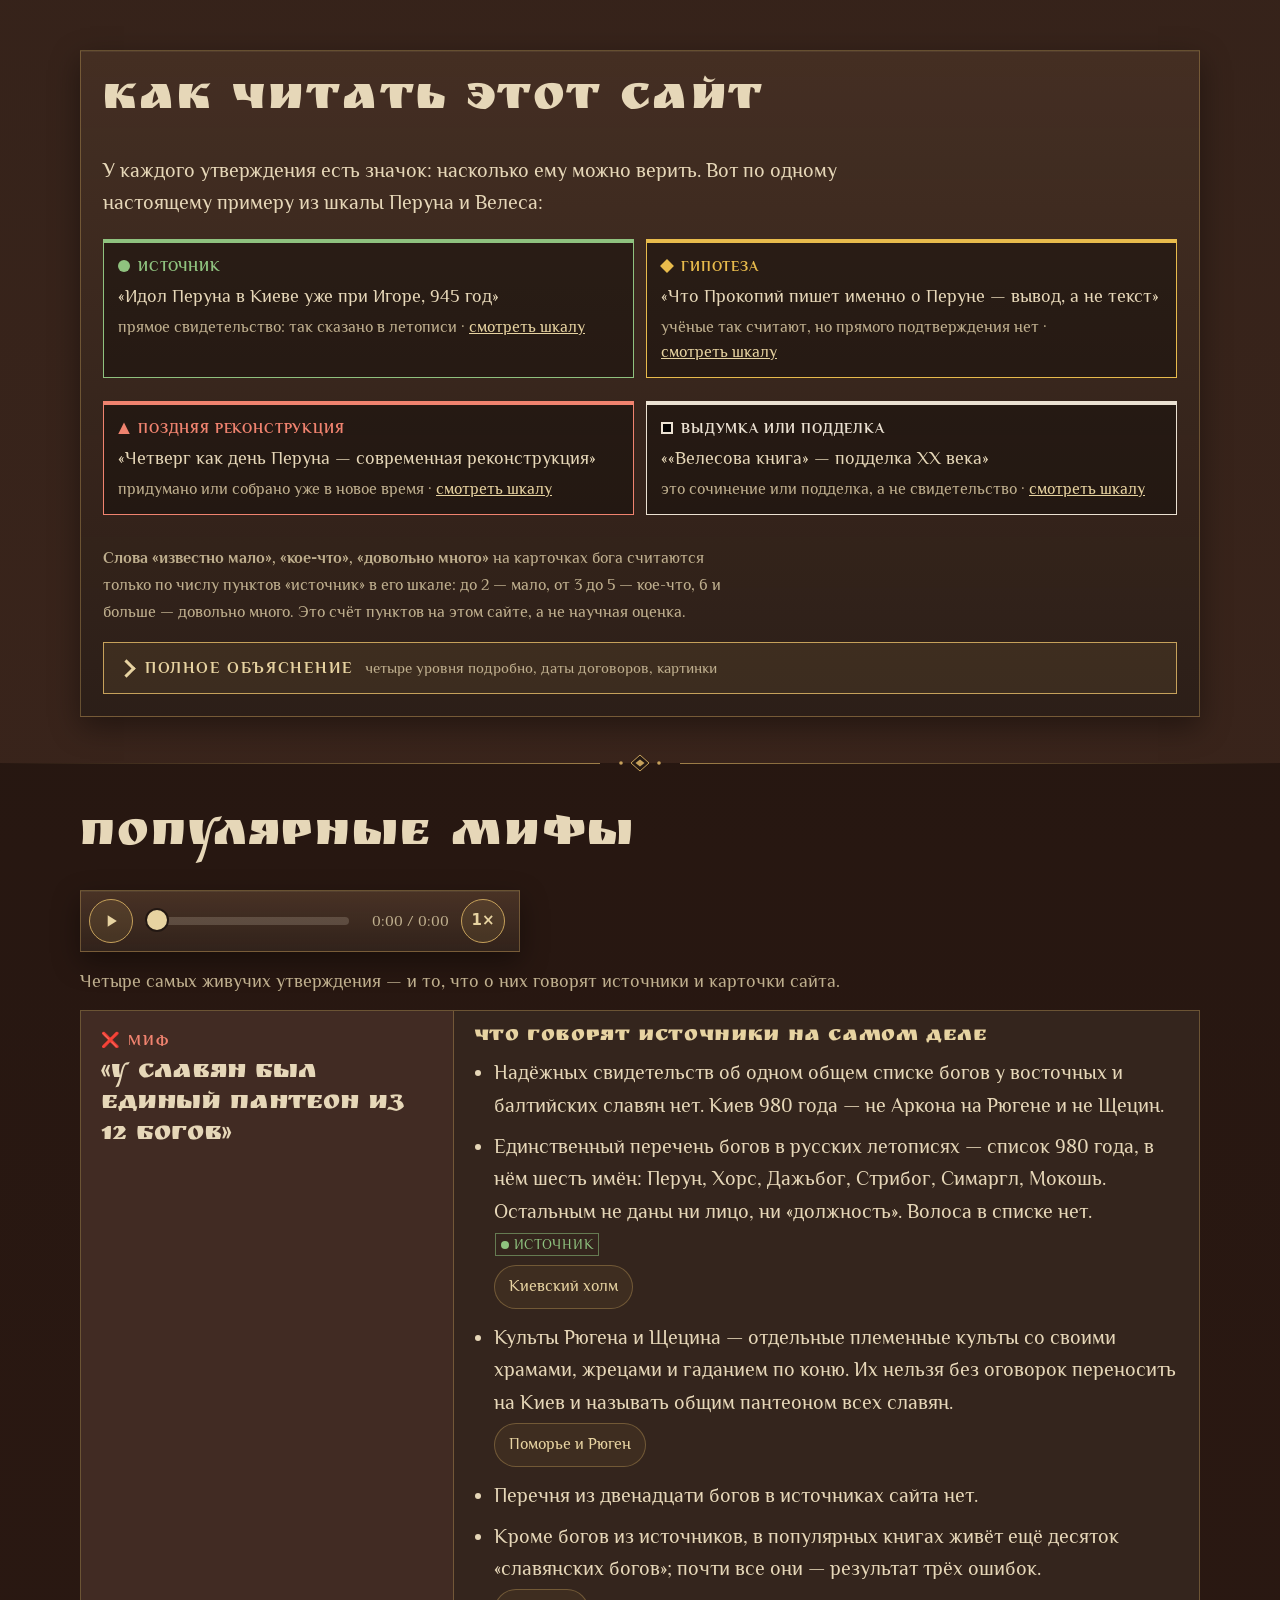
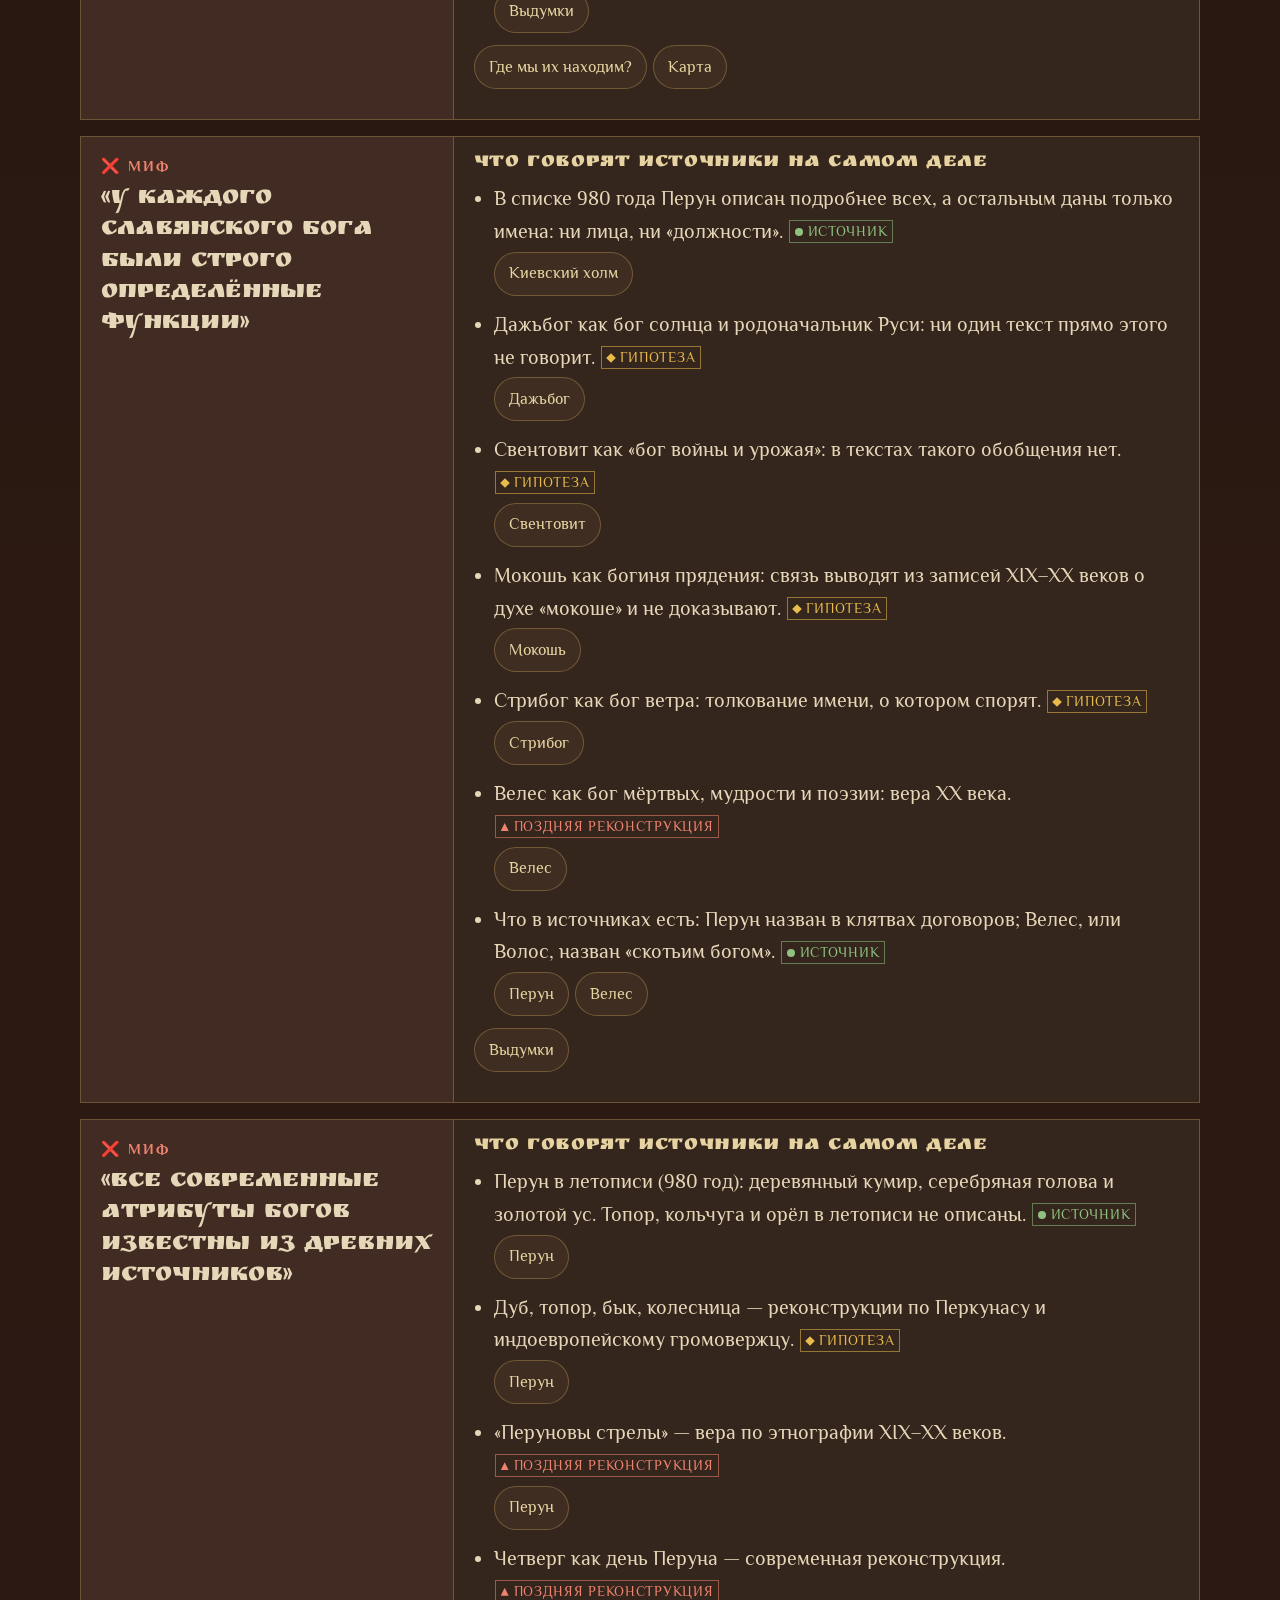
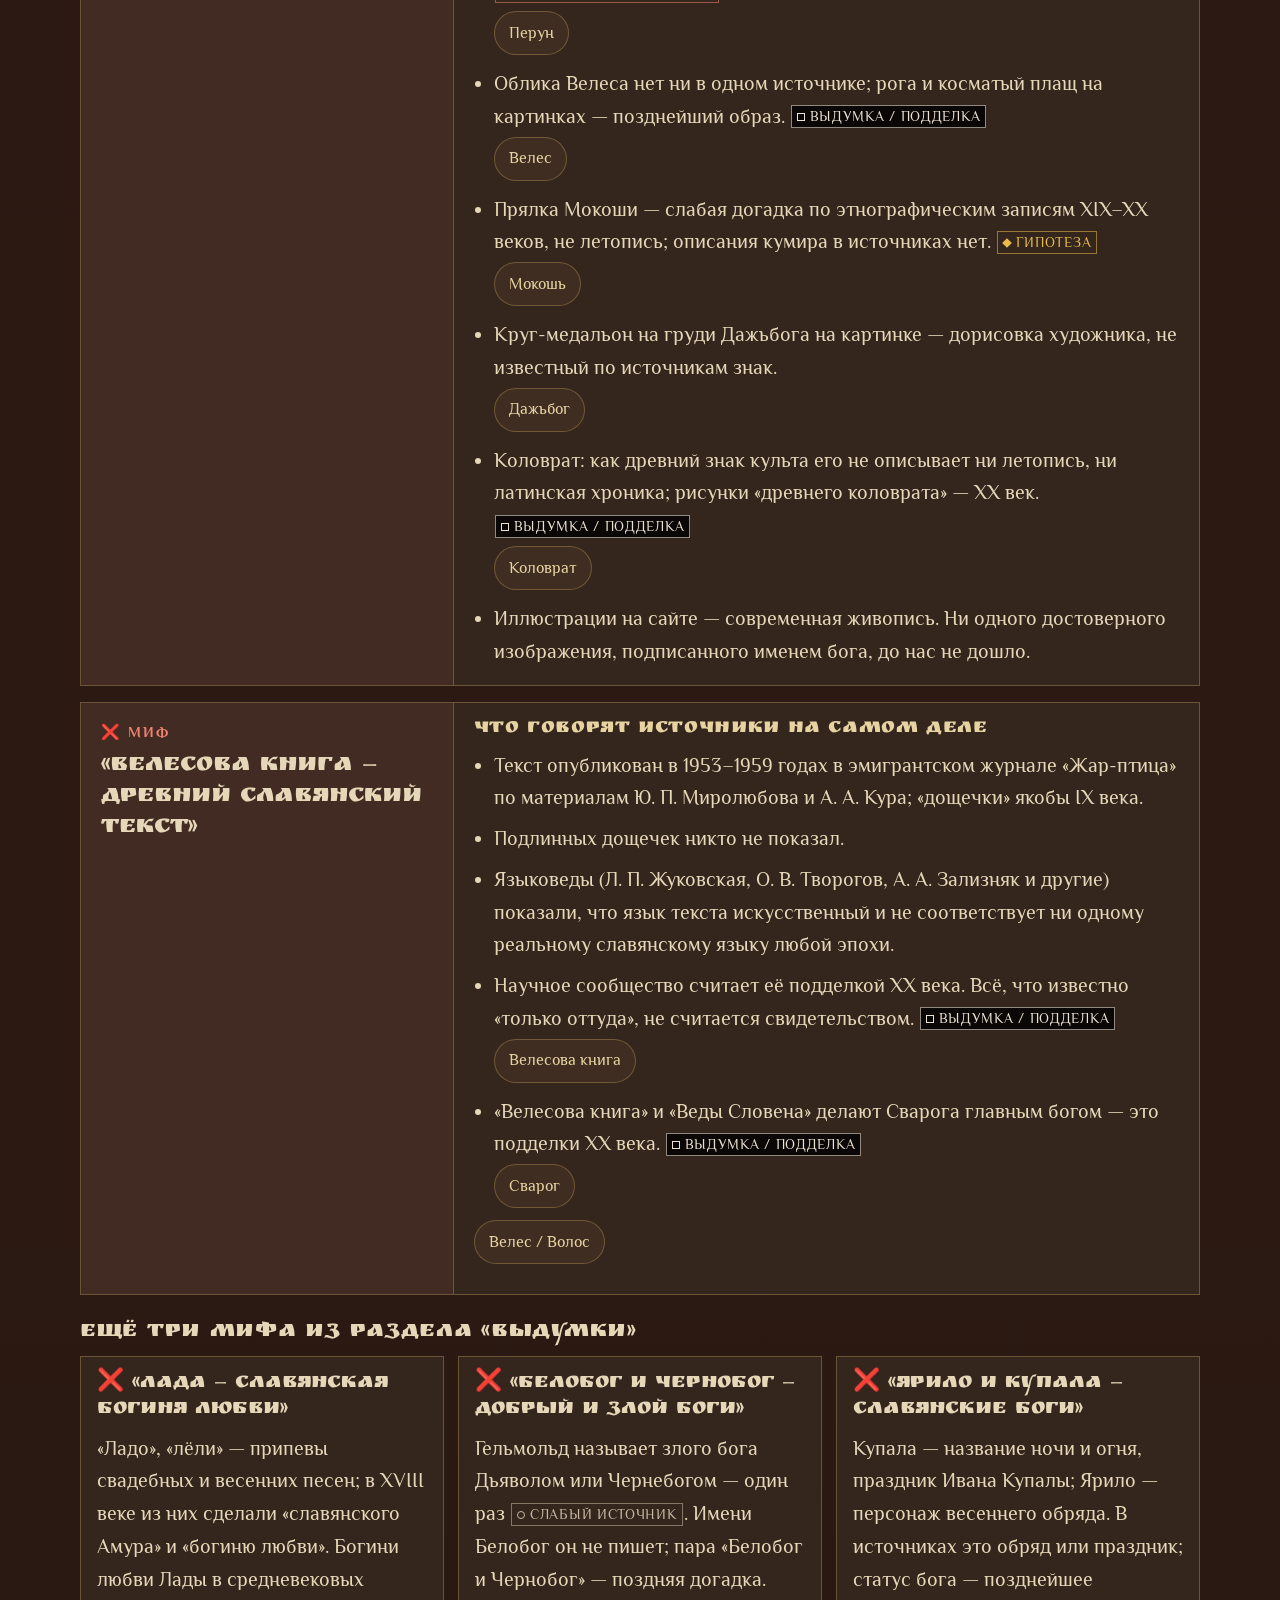
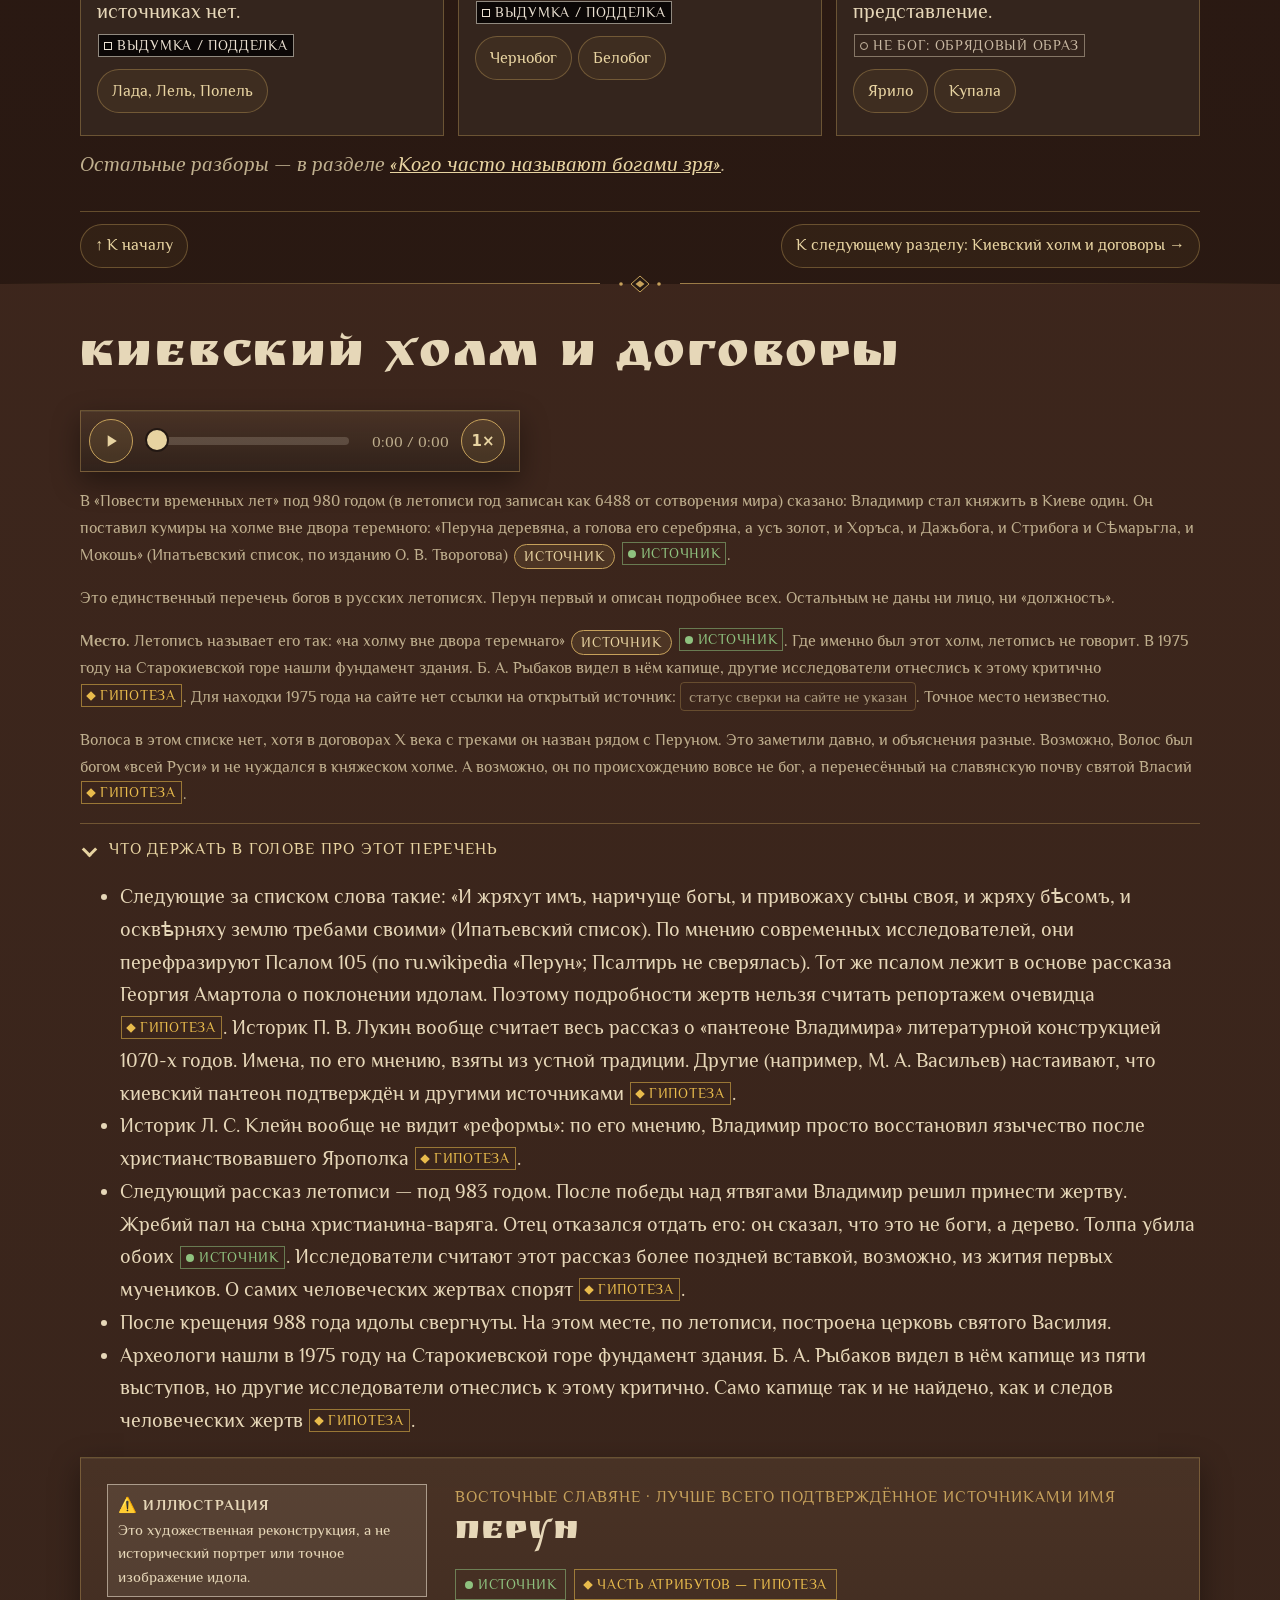
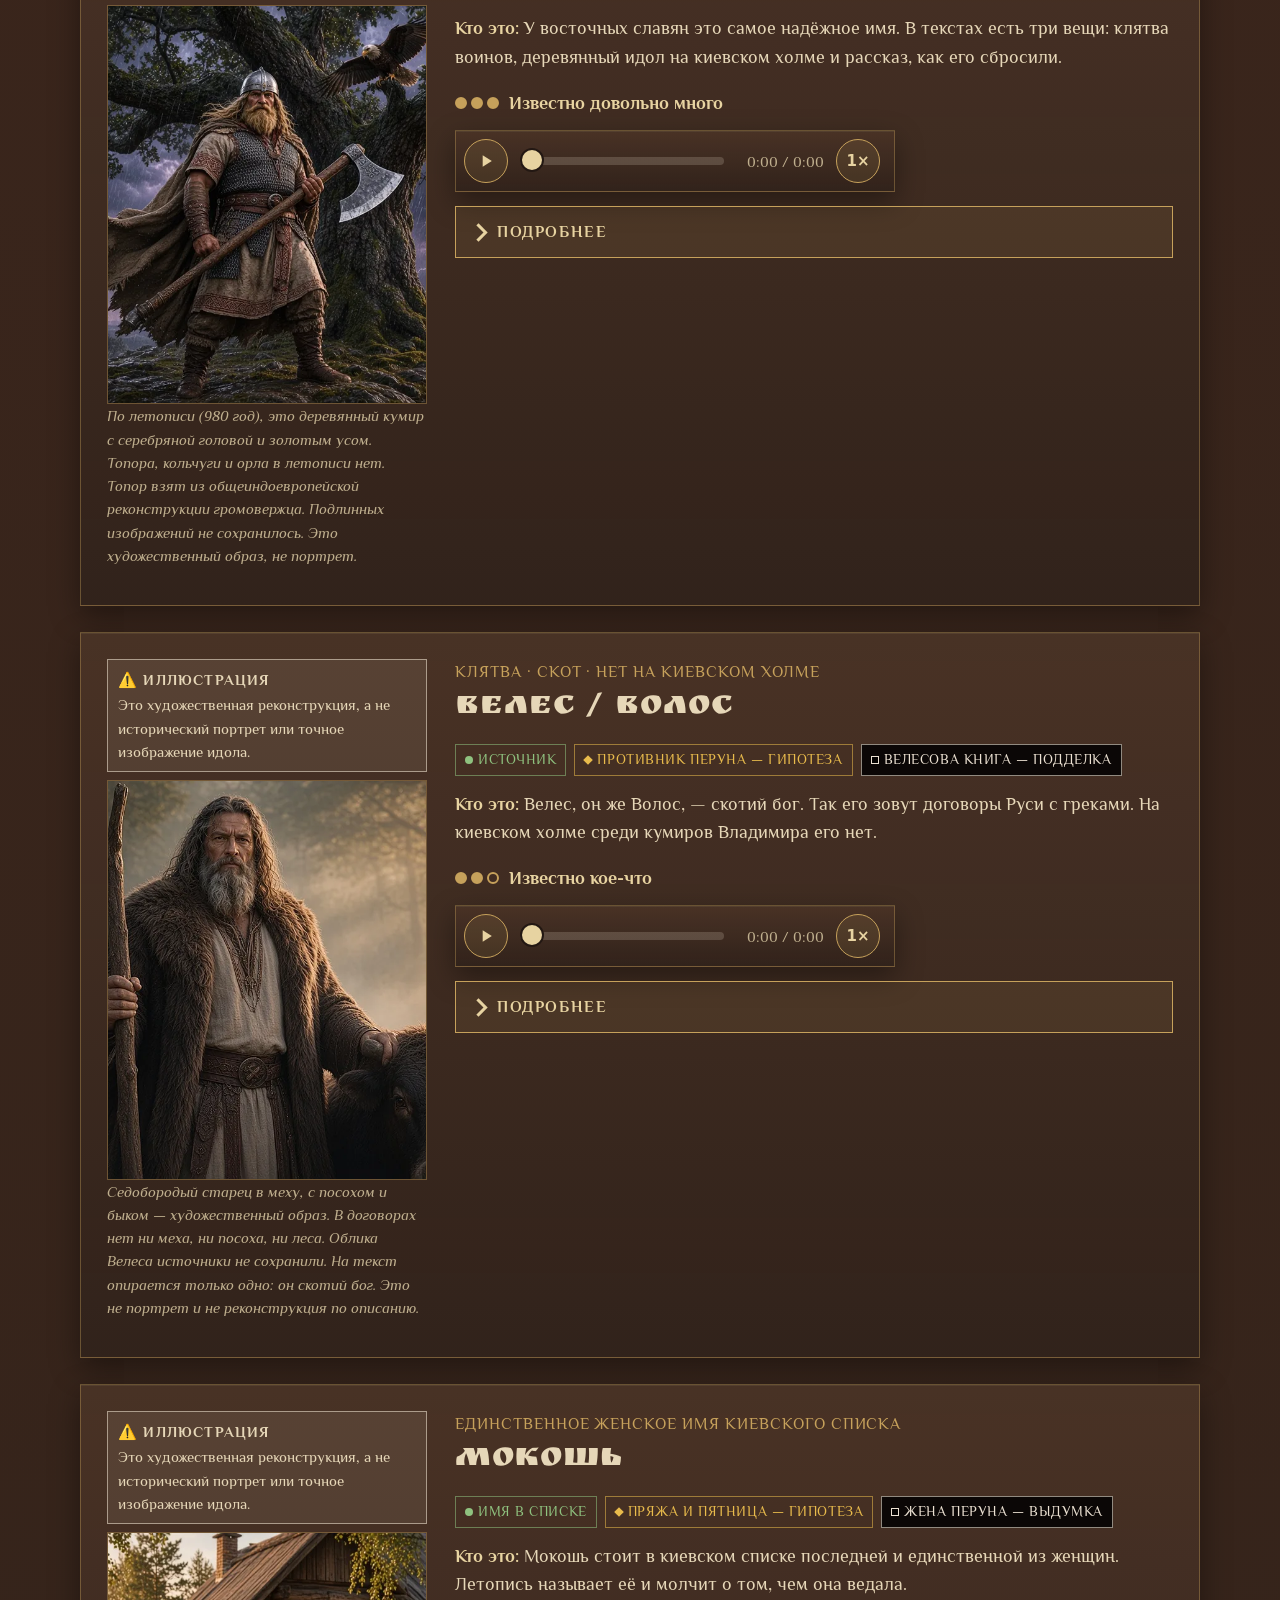
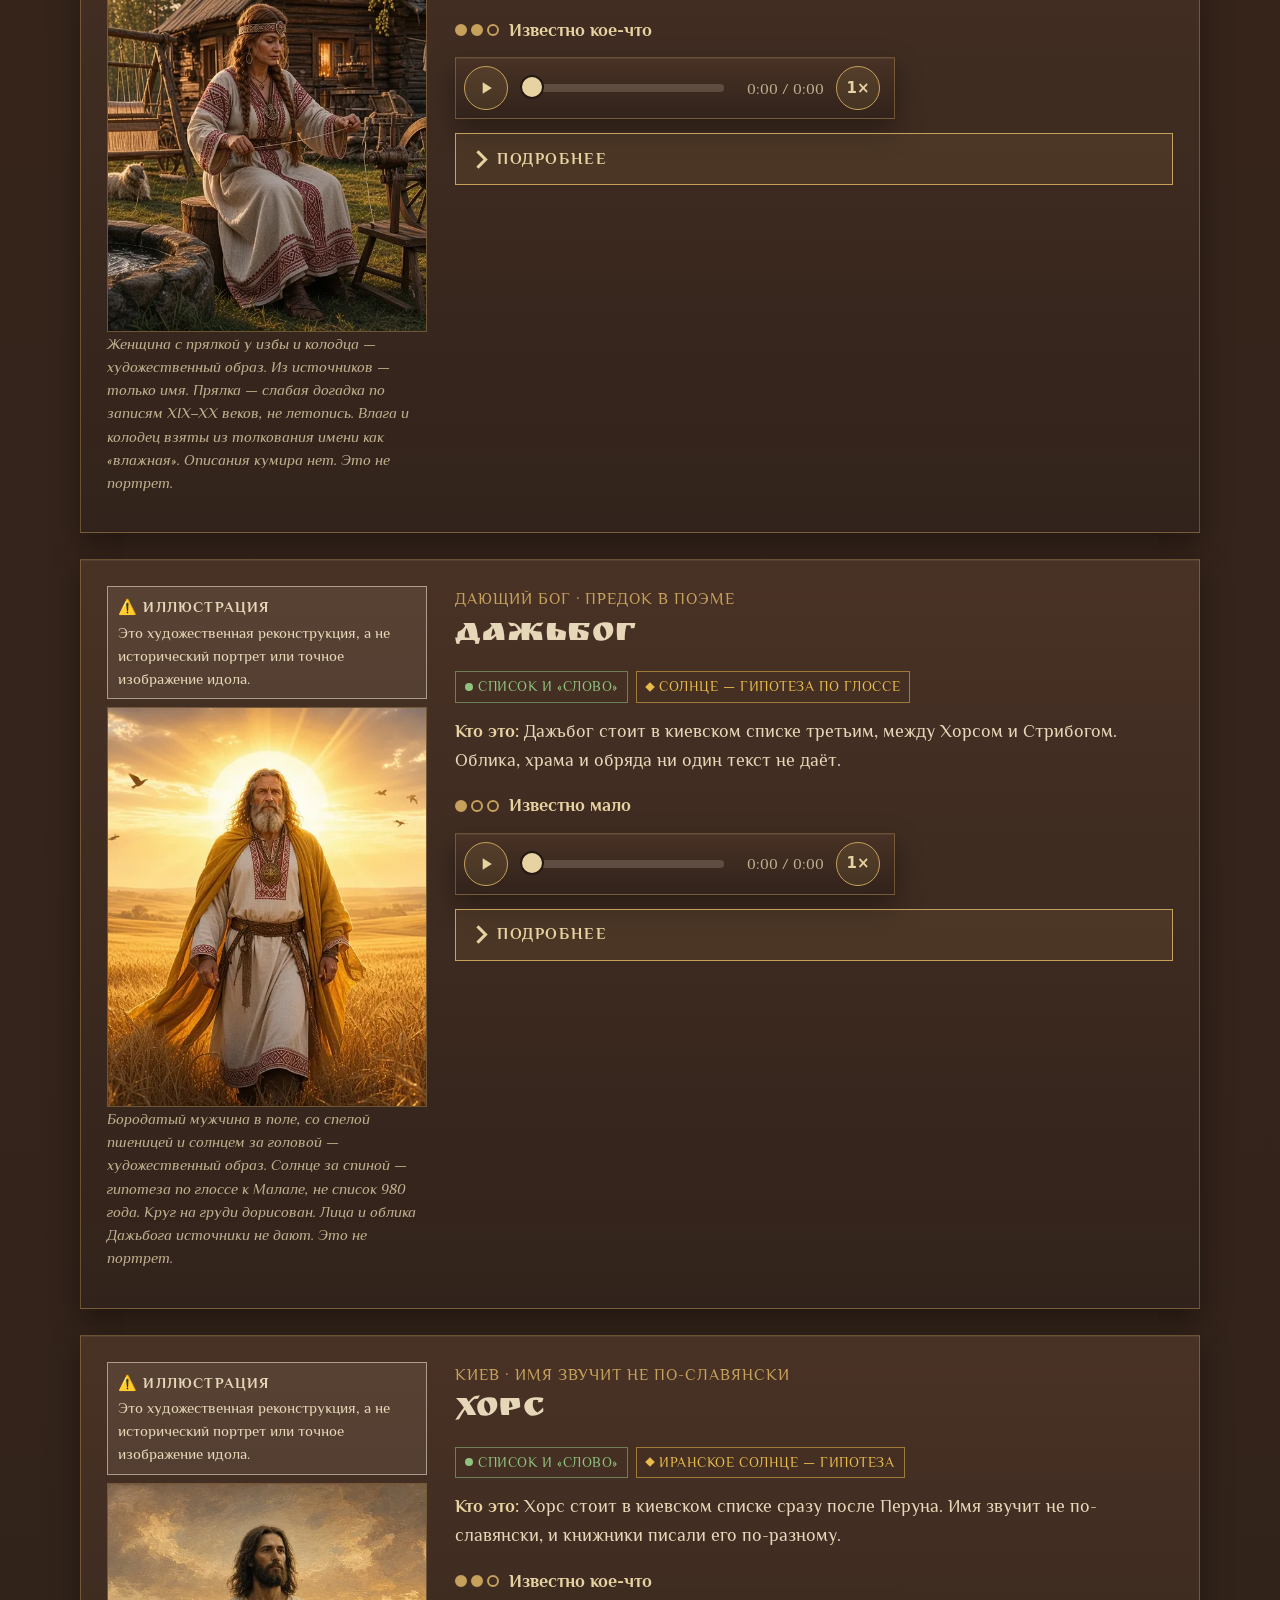
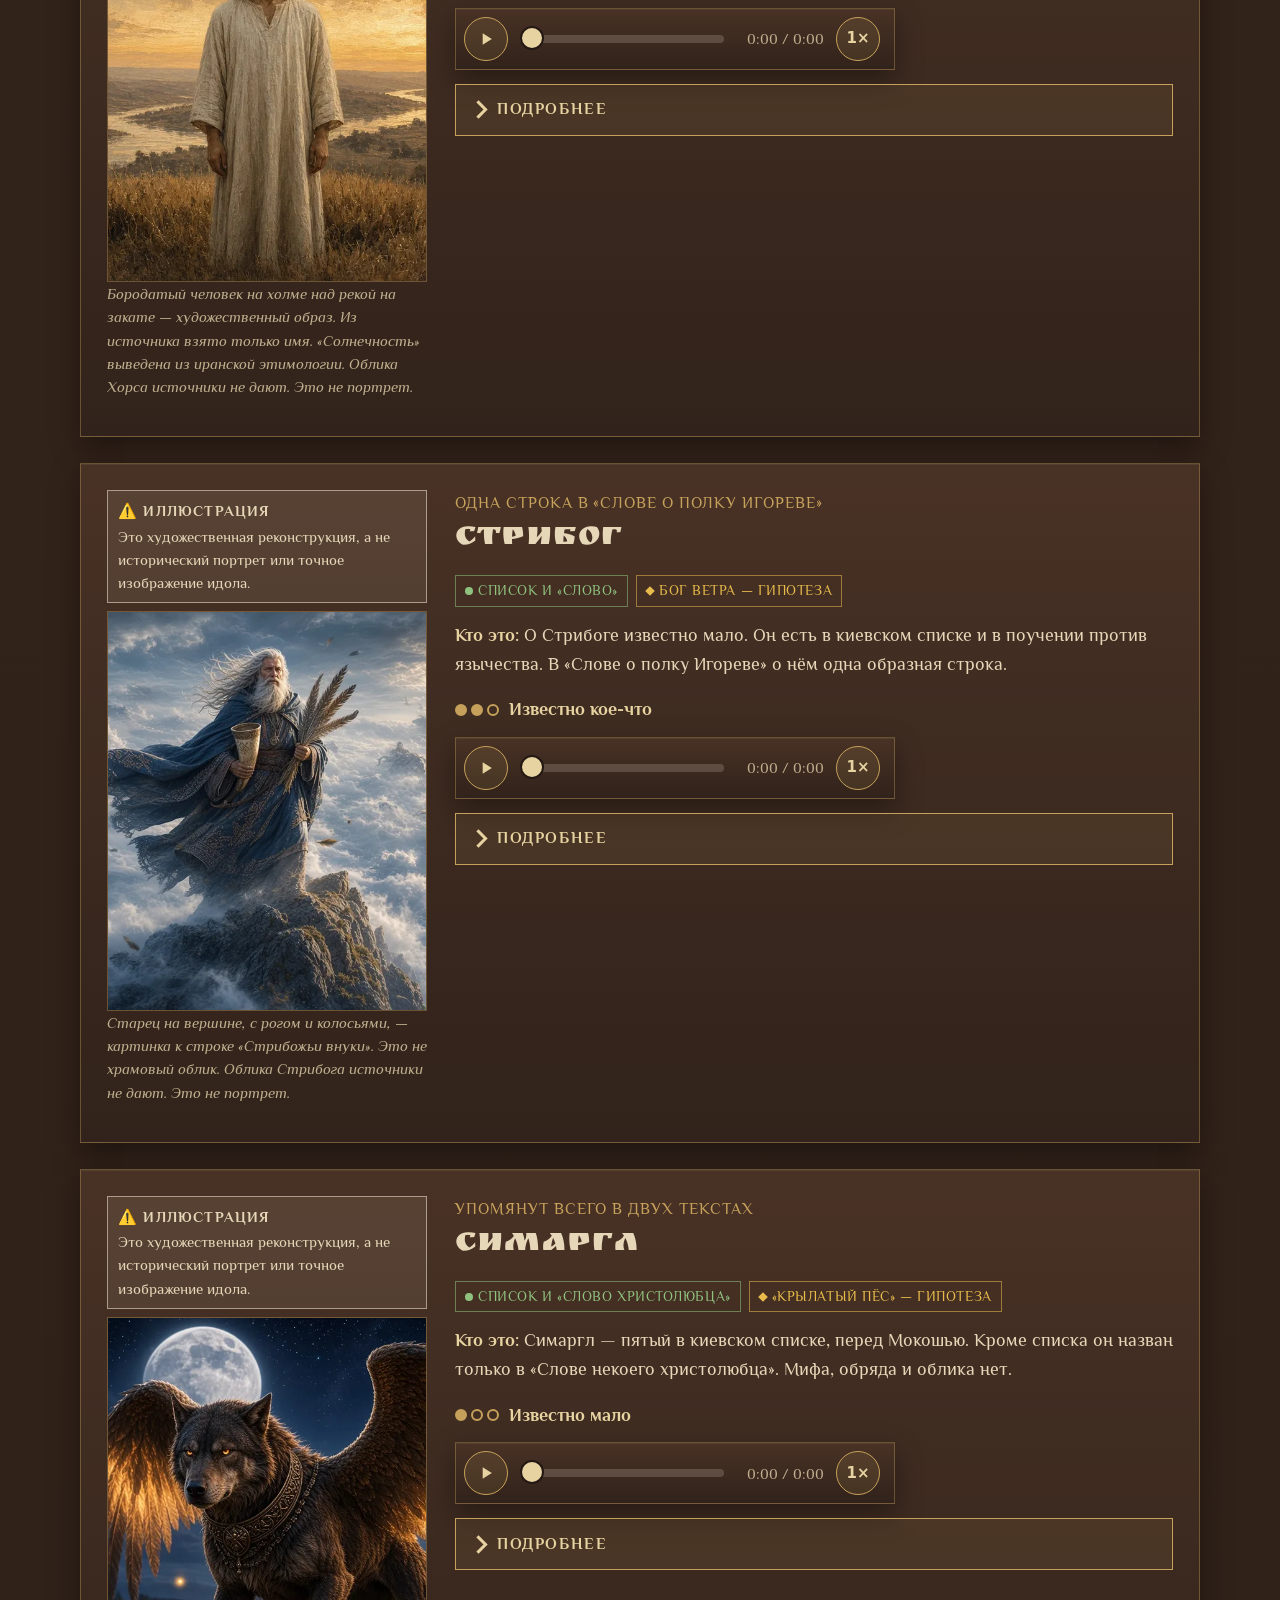
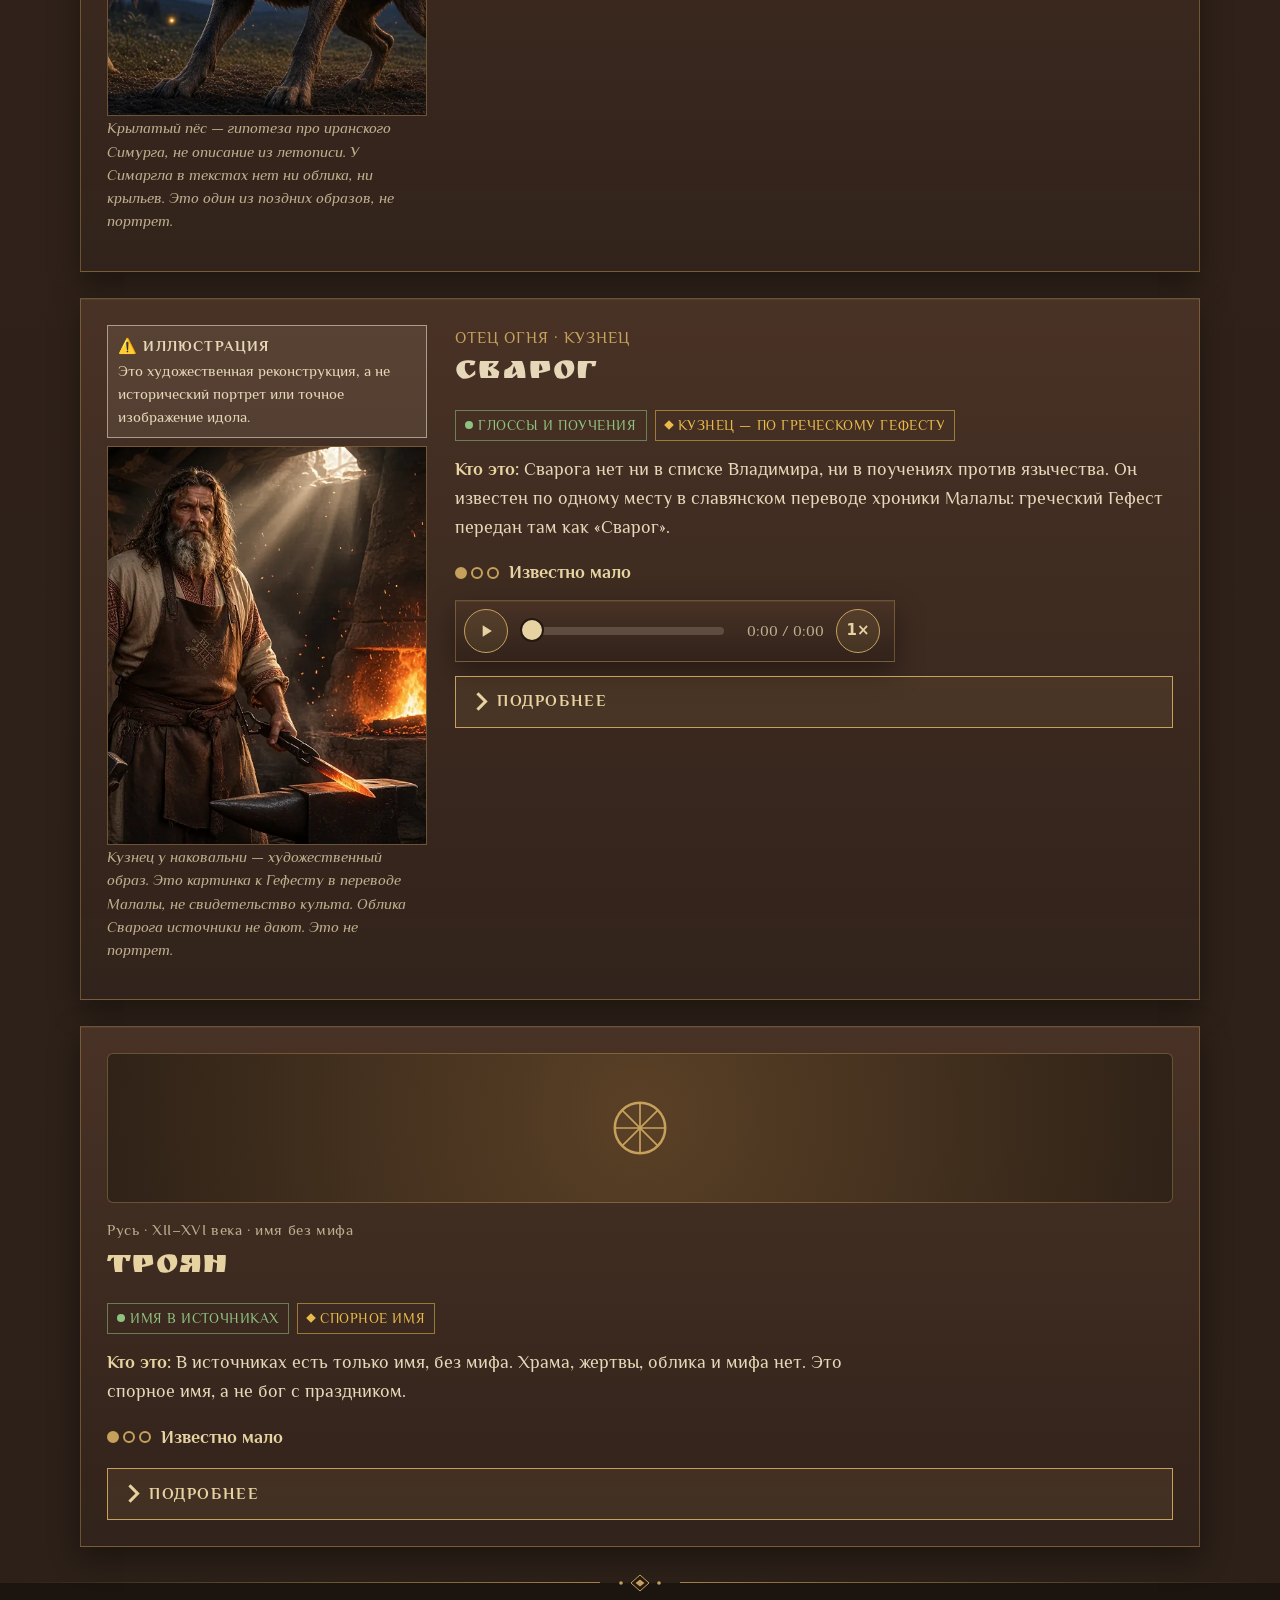
==== commit b9da39d4: "Сверка карточек: Прокопий и подписи Прокопий не именует бога, поэтому убран из источников Перуна. По" ====
--- a/index.html
+++ b/index.html
@@ -204,17 +204,17 @@
     <ul><li>Следующие за списком слова такие: «И жряхут имъ, наричуще богы, и привожаху сыны своя, и жряху бѣсомъ, и осквѣрняху землю требами своими» (Ипатьевский список). По мнению современных исследователей, они перефразируют Псалом 105 (по ru.wikipedia «Перун»; Псалтирь не сверялась). Тот же псалом лежит в основе рассказа Георгия Амартола о поклонении идолам. Поэтому подробности жертв нельзя считать репортажем очевидца <span class="tg t-h">гипотеза</span>. Историк П. В. Лукин вообще считает весь рассказ о «пантеоне Владимира» литературной конструкцией 1070-х годов. Имена, по его мнению, взяты из устной традиции. Другие (например, М. А. Васильев) настаивают, что киевский пантеон подтверждён и другими источниками <span class="tg t-h">гипотеза</span>.</li><li>Историк Л. С. Клейн вообще не видит «реформы»: по его мнению, Владимир просто восстановил язычество после христианствовавшего Ярополка <span class="tg t-h">гипотеза</span>.</li><li>Следующий рассказ летописи — под 983 годом. После победы над ятвягами Владимир решил принести жертву. Жребий пал на сына христианина-варяга. Отец отказался отдать его: он сказал, что это не боги, а дерево. Толпа убила обоих <span class="tg t-s">источник</span>. Исследователи считают этот рассказ более поздней вставкой, возможно, из жития первых мучеников. О самих человеческих жертвах спорят <span class="tg t-h">гипотеза</span>.</li><li>После крещения 988 года идолы свергнуты. На этом месте, по летописи, построена церковь святого Василия.</li><li>Археологи нашли в 1975 году на Старокиевской горе фундамент здания. Б. А. Рыбаков видел в нём капище из пяти выступов, но другие исследователи отнеслись к этому критично. Само капище так и не найдено, как и следов человеческих жертв <span class="tg t-h">гипотеза</span>.</li></ul>
   </details>
     <article class="god lite" id="perun">
-    <div><div class="ill" role="note"><strong>⚠️ ИЛЛЮСТРАЦИЯ</strong><span>Это художественная реконструкция, а не исторический портрет или точное изображение идола.</span></div><img src="img/perun.webp?v=4" srcset="img/perun-sm.webp?v=4 512w, img/perun-md.webp?v=4 640w, img/perun.webp?v=4 864w" sizes="(max-width: 860px) calc(100vw - 32px), 320px" width="864" height="1080" loading="lazy" decoding="async" alt="Перун: суровый бородатый воин в конической шапке-шлеме и кольчуге с большим двуручным топором стоит под огромным дубом в грозу, в тёмном небе молнии, на ветке орёл"><p class="cap">По летописи (980 год), это деревянный кумир с серебряной головой и золотым усом. Топора, кольчуги и орла в летописи нет: это художественный образ. Топор взят из общеиндоевропейской реконструкции громовержца. Подлинных изображений не сохранилось. Это художественная реконструкция по описаниям.</p></div>
+    <div><div class="ill" role="note"><strong>⚠️ ИЛЛЮСТРАЦИЯ</strong><span>Это художественная реконструкция, а не исторический портрет или точное изображение идола.</span></div><img src="img/perun.webp?v=4" srcset="img/perun-sm.webp?v=4 512w, img/perun-md.webp?v=4 640w, img/perun.webp?v=4 864w" sizes="(max-width: 860px) calc(100vw - 32px), 320px" width="864" height="1080" loading="lazy" decoding="async" alt="Перун: суровый бородатый воин в конической шапке-шлеме и кольчуге с большим двуручным топором стоит под огромным дубом в грозу, в тёмном небе молнии, на ветке орёл"><p class="cap">По летописи (980 год), это деревянный кумир с серебряной головой и золотым усом. Топора, кольчуги и орла в летописи нет. Топор взят из общеиндоевропейской реконструкции громовержца. Подлинных изображений не сохранилось. Это художественный образ, не портрет.</p></div>
     <div>
       <div class="mark">восточные славяне · лучше всего подтверждённое источниками имя</div>
       <h3>Перун</h3>
       <div class="badges"><span class="badge b-source">источник</span><span class="badge b-hyp">часть атрибутов — гипотеза</span></div>
-      <p class="who"><strong>Кто это:</strong> Бог, о котором у восточных славян больше всего надёжных свидетельств. В источниках есть три вещи: клятва воинов, деревянный идол на киевском холме и рассказ о том, как идол сбросили.</p>
+      <p class="who"><strong>Кто это:</strong> У восточных славян это самое надёжное имя. В текстах есть три вещи: клятва воинов, деревянный идол на киевском холме и рассказ, как его сбросили.</p>
       <p class="fame fame-3"><span class="fpips" aria-hidden="true"><i class="on"></i><i class="on"></i><i class="on"></i></span><b>Известно довольно много</b></p>
       <audio controls preload="none" src="audio/perun.mp3?v=4" data-title="Перун"></audio>
       <details class="more" id="more-perun"><summary><span class="rs-t">Подробнее</span></summary><div class="more-body">
       <details class="scaled sub"><summary><span class="rs-t">Что известно точно</span></summary>
-      <div class="scale grouped" id="scale-perun" data-s="8" data-h="8" data-l="3" data-f="1" data-w="1"><h4 class="bh">Шкала достоверности</h4><p class="sct">Что мы знаем о Перуне?</p><div class="scg it-s"><h5 class="scgh"><i class="ic ic-s" aria-hidden="true"></i>Есть в источниках</h5><ul class="sc"><li class="it it-s" data-lv="s"><i class="ic ic-s" aria-hidden="true"></i><span>Прокопий (VI век) пишет об одном боге — творце молнии, которому приносят в жертву быков. Имени бога он не называет. <span class="itl">— источник</span></span></li><li class="it it-s" data-lv="s"><i class="ic ic-s" aria-hidden="true"></i><span>907 год: Олег и его мужи клянутся Перуном и Волосом (ПВЛ). <span class="itl">— источник</span></span></li><li class="it it-s" data-lv="s"><i class="ic ic-s" aria-hidden="true"></i><span>945 год: идол Перуна стоит в Киеве уже при Игоре. <span class="itl">— источник</span></span></li><li class="it it-s" data-lv="s"><i class="ic ic-s" aria-hidden="true"></i><span>971 год: Святослав клянётся Перуном и Волосом. <span class="itl">— источник</span></span></li><li class="it it-s" data-lv="s"><i class="ic ic-s" aria-hidden="true"></i><span>980 год: на киевском холме стоит деревянный идол Перуна с серебряной головой и золотым усом. <span class="itl">— источник</span></span></li><li class="it it-s" data-lv="s"><i class="ic ic-s" aria-hidden="true"></i><span>980 год: идол над Волховом в Новгороде. По имени он назван не во всех списках летописи. <span class="itl">— источник</span></span></li><li class="it it-s" data-lv="s"><i class="ic ic-s" aria-hidden="true"></i><span>988 год: идол в Киеве сбрасывают. <span class="itl">— источник</span></span></li><li class="it it-s" data-lv="s"><i class="ic ic-s" aria-hidden="true"></i><span>989 год, Новгород: архиепископ Аким «Перуна посече». Палицы в этом тексте нет. <span class="itl">— источник</span></span></li></ul></div><div class="scg it-h"><h5 class="scgh"><i class="ic ic-h" aria-hidden="true"></i>Гипотезы</h5><ul class="sc"><li class="it it-h" data-lv="h"><i class="ic ic-h" aria-hidden="true"></i><span>Имя выводят от корня «бить». Родство с балтским Перкунасом оспаривается. <span class="itl">— гипотеза</span></span></li><li class="it it-h" data-lv="h"><i class="ic ic-h" aria-hidden="true"></i><span>Что Прокопий пишет именно о Перуне, — вывод исследователей, а не слова источника. <span class="itl">— гипотеза</span></span></li><li class="it it-h" data-lv="h"><i class="ic ic-h" aria-hidden="true"></i><span>Рассказ о договоре 907 года, по мнению Шахматова, вставка в летопись. <span class="itl">— гипотеза</span></span></li><li class="it it-h" data-lv="h"><i class="ic ic-h" aria-hidden="true"></i><span>По мнению Петрухина, описание низвержения идола, возможно, восходит к «Хронике» Георгия Амартола. <span class="itl">— гипотеза</span></span></li><li class="it it-h" data-lv="h"><i class="ic ic-h" aria-hidden="true"></i><span>Дуб, топор, бык и колесница восстановлены по Перкунасу и индоевропейскому громовержцу. В славянских текстах их нет. <span class="itl">— гипотеза</span></span></li><li class="it it-h" data-lv="h"><i class="ic ic-h" aria-hidden="true"></i><span>Бой Перуна с Велесом — реконструкция Иванова и Топорова 1970-х годов. Её критикуют. <span class="itl">— гипотеза</span></span></li><li class="it it-h" data-lv="h"><i class="ic ic-h" aria-hidden="true"></i><span>Щапов считал, что культ Перуна «перешёл» на Илью-пророка. Ему возражают Брюкнер и Уорнер. <span class="itl">— гипотеза</span></span></li><li class="it it-h" data-lv="h"><i class="ic ic-h" aria-hidden="true"></i><span>Перынь: Седов считал её святилищем Перуна, Васильев — сопками (курганами). <span class="itl">— гипотеза</span></span></li></ul></div><div class="scg it-l"><h5 class="scgh"><i class="ic ic-l" aria-hidden="true"></i>Поздние реконструкции</h5><ul class="sc"><li class="it it-l" data-lv="l"><i class="ic ic-l" aria-hidden="true"></i><span>Четверг считают днём Перуна только в современных реконструкциях. <span class="itl">— поздняя реконструкция</span></span></li><li class="it it-l" data-lv="l"><i class="ic ic-l" aria-hidden="true"></i><span>О вере в Перуновы стрелы знают из этнографии XIX–XX веков, а не из средневековых текстов. <span class="itl">— поздняя реконструкция</span></span></li><li class="it it-l" data-lv="l"><i class="ic ic-l" aria-hidden="true"></i><span>Палица Перуна на Волхове появляется только в летописях XV века. <span class="itl">— поздняя реконструкция</span></span></li></ul></div><div class="scg it-f"><h5 class="scgh"><i class="ic ic-f" aria-hidden="true"></i>Выдумки и подделки</h5><ul class="sc"><li class="it it-f" data-lv="f"><i class="ic ic-f" aria-hidden="true"></i><span>«Парома» придумал Коллар. Сочинения Древлянского считаются сомнительными. <span class="itl">— выдумка / подделка</span></span></li></ul></div><div class="scg it-w"><h5 class="scgh"><i class="ic ic-n" aria-hidden="true"></i>Слабые источники</h5><ul class="sc"><li class="it it-w" data-lv="w"><i class="ic ic-n" aria-hidden="true"></i><span>Иоакимовская летопись с рассказом о палице известна только в пересказе Татищева. <span class="itl">— слабый источник</span></span></li></ul></div></div>
+      <div class="scale grouped" id="scale-perun" data-s="7" data-h="8" data-l="3" data-f="1" data-w="1"><h4 class="bh">Шкала достоверности</h4><p class="sct">Что мы знаем о Перуне?</p><div class="scg it-s"><h5 class="scgh"><i class="ic ic-s" aria-hidden="true"></i>Есть в источниках</h5><ul class="sc"><li class="it it-s" data-lv="s"><i class="ic ic-s" aria-hidden="true"></i><span>907 год: Олег и его мужи клянутся Перуном и Волосом (ПВЛ). <span class="itl">— источник</span></span></li><li class="it it-s" data-lv="s"><i class="ic ic-s" aria-hidden="true"></i><span>945 год: идол Перуна стоит в Киеве уже при Игоре. <span class="itl">— источник</span></span></li><li class="it it-s" data-lv="s"><i class="ic ic-s" aria-hidden="true"></i><span>971 год: Святослав клянётся Перуном и Волосом. <span class="itl">— источник</span></span></li><li class="it it-s" data-lv="s"><i class="ic ic-s" aria-hidden="true"></i><span>980 год: на киевском холме стоит деревянный идол Перуна с серебряной головой и золотым усом. <span class="itl">— источник</span></span></li><li class="it it-s" data-lv="s"><i class="ic ic-s" aria-hidden="true"></i><span>980 год: идол над Волховом в Новгороде. По имени он назван не во всех списках летописи. <span class="itl">— источник</span></span></li><li class="it it-s" data-lv="s"><i class="ic ic-s" aria-hidden="true"></i><span>988 год: идол в Киеве сбрасывают. <span class="itl">— источник</span></span></li><li class="it it-s" data-lv="s"><i class="ic ic-s" aria-hidden="true"></i><span>989 год, Новгород: архиепископ Аким «Перуна посече». Палицы в этом тексте нет. <span class="itl">— источник</span></span></li></ul></div><div class="scg it-h"><h5 class="scgh"><i class="ic ic-h" aria-hidden="true"></i>Гипотезы</h5><ul class="sc"><li class="it it-h" data-lv="h"><i class="ic ic-h" aria-hidden="true"></i><span>Имя выводят от корня «бить». Родство с балтским Перкунасом оспаривается. <span class="itl">— гипотеза</span></span></li><li class="it it-h" data-lv="h"><i class="ic ic-h" aria-hidden="true"></i><span>Что Прокопий пишет именно о Перуне, — вывод исследователей, а не слова источника. <span class="itl">— гипотеза</span></span></li><li class="it it-h" data-lv="h"><i class="ic ic-h" aria-hidden="true"></i><span>Рассказ о договоре 907 года, по мнению Шахматова, вставка в летопись. <span class="itl">— гипотеза</span></span></li><li class="it it-h" data-lv="h"><i class="ic ic-h" aria-hidden="true"></i><span>По мнению Петрухина, описание низвержения идола, возможно, восходит к «Хронике» Георгия Амартола. <span class="itl">— гипотеза</span></span></li><li class="it it-h" data-lv="h"><i class="ic ic-h" aria-hidden="true"></i><span>Дуб, топор, бык и колесница восстановлены по Перкунасу и индоевропейскому громовержцу. В славянских текстах их нет. <span class="itl">— гипотеза</span></span></li><li class="it it-h" data-lv="h"><i class="ic ic-h" aria-hidden="true"></i><span>Бой Перуна с Велесом — реконструкция Иванова и Топорова 1970-х годов. Её критикуют. <span class="itl">— гипотеза</span></span></li><li class="it it-h" data-lv="h"><i class="ic ic-h" aria-hidden="true"></i><span>Щапов считал, что культ Перуна «перешёл» на Илью-пророка. Ему возражают Брюкнер и Уорнер. <span class="itl">— гипотеза</span></span></li><li class="it it-h" data-lv="h"><i class="ic ic-h" aria-hidden="true"></i><span>Перынь: Седов считал её святилищем Перуна, Васильев — сопками (курганами). <span class="itl">— гипотеза</span></span></li></ul></div><div class="scg it-l"><h5 class="scgh"><i class="ic ic-l" aria-hidden="true"></i>Поздние реконструкции</h5><ul class="sc"><li class="it it-l" data-lv="l"><i class="ic ic-l" aria-hidden="true"></i><span>Четверг считают днём Перуна только в современных реконструкциях. <span class="itl">— поздняя реконструкция</span></span></li><li class="it it-l" data-lv="l"><i class="ic ic-l" aria-hidden="true"></i><span>О вере в Перуновы стрелы знают из этнографии XIX–XX веков, а не из средневековых текстов. <span class="itl">— поздняя реконструкция</span></span></li><li class="it it-l" data-lv="l"><i class="ic ic-l" aria-hidden="true"></i><span>Палица Перуна на Волхове появляется только в летописях XV века. <span class="itl">— поздняя реконструкция</span></span></li></ul></div><div class="scg it-f"><h5 class="scgh"><i class="ic ic-f" aria-hidden="true"></i>Выдумки и подделки</h5><ul class="sc"><li class="it it-f" data-lv="f"><i class="ic ic-f" aria-hidden="true"></i><span>«Парома» придумал Коллар. Сочинения Древлянского считаются сомнительными. <span class="itl">— выдумка / подделка</span></span></li></ul></div><div class="scg it-w"><h5 class="scgh"><i class="ic ic-n" aria-hidden="true"></i>Слабые источники</h5><ul class="sc"><li class="it it-w" data-lv="w"><i class="ic ic-n" aria-hidden="true"></i><span>Иоакимовская летопись с рассказом о палице известна только в пересказе Татищева. <span class="itl">— слабый источник</span></span></li></ul></div></div>
       </details>
       <details class="brief briefd closed sub"><summary class="bh">Кратко: что известно и что нет</summary><dl><div><dt>Кто это?</dt><dd>Бог, о котором у восточных славян больше всего надёжных свидетельств. В источниках есть три вещи: клятва воинов, деревянный идол на киевском холме и рассказ о том, как идол сбросили.</dd></div><div><dt>Что известно (источники)</dt><dd>Клятвы Перуном в договорах Руси с Византией (907, 945, 971 годы). Деревянный идол с серебряной головой и золотым усом в Киеве (980 год). Низвержение идола в 988 году.</dd></div><div><dt>Что предположительно</dt><dd>Прокопий Кесарийский не называет бога по имени. Что он пишет именно о Перуне — вывод, а не текст. Родство имени с балтским Перкунасом оспаривается. «Бой Перуна с Велесом» — реконструкция 1970-х годов. Её критикуют.</dd></div><div><dt>Что появилось значительно позже</dt><dd>Дуб, топор, бык и колесница — реконструкции по Перкунасу и общеиндоевропейскому громовержцу. Перуновы стрелы известны по этнографии XIX–XX веков. Четверг как день Перуна — современная реконструкция.</dd></div></dl></details>
       <details class="relics sub" id="relics-perun"><summary><span class="rs-t">Реликвии и находки</span><span class="rs-hint">3 объекта: Киев, Перынь, дуб из Днепра</span></summary>
@@ -298,12 +298,12 @@
     </div>
   </article>
   <article class="god lite" id="mokosh">
-    <div><div class="ill" role="note"><strong>⚠️ ИЛЛЮСТРАЦИЯ</strong><span>Это художественная реконструкция, а не исторический портрет или точное изображение идола.</span></div><img src="img/mokosh.webp?v=4" srcset="img/mokosh-sm.webp?v=4 512w, img/mokosh-md.webp?v=4 640w, img/mokosh.webp?v=4 864w" sizes="(max-width: 860px) calc(100vw - 32px), 320px" width="864" height="1080" loading="lazy" decoding="async" alt="Мокошь: женщина с двумя косами в светлом платье с красной вышивкой прядёт у бревенчатой избы, рядом колодец и белая овца"><p class="cap">Женщина с прялкой у избы и колодца — художественный образ. Из источников — только имя. Прялка — слабая догадка по этнографическим записям XIX–XX веков, а не летопись. Влага и колодец взяты из толкования имени как «влажная». Описания кумира в источниках нет. Подлинных изображений не сохранилось. Это художественная реконструкция по описаниям.</p></div>
+    <div><div class="ill" role="note"><strong>⚠️ ИЛЛЮСТРАЦИЯ</strong><span>Это художественная реконструкция, а не исторический портрет или точное изображение идола.</span></div><img src="img/mokosh.webp?v=4" srcset="img/mokosh-sm.webp?v=4 512w, img/mokosh-md.webp?v=4 640w, img/mokosh.webp?v=4 864w" sizes="(max-width: 860px) calc(100vw - 32px), 320px" width="864" height="1080" loading="lazy" decoding="async" alt="Мокошь: женщина с двумя косами в светлом платье с красной вышивкой прядёт у бревенчатой избы, рядом колодец и белая овца"><p class="cap">Женщина с прялкой у избы и колодца — художественный образ. Из источников — только имя. Прялка — слабая догадка по записям XIX–XX веков, не летопись. Влага и колодец взяты из толкования имени как «влажная». Описания кумира нет. Это не портрет.</p></div>
     <div>
       <div class="mark">единственное женское имя киевского списка</div>
       <h3>Мокошь</h3>
       <div class="badges"><span class="badge b-source">имя в списке</span><span class="badge b-hyp">пряжа и пятница — гипотеза</span><span class="badge b-fake">жена Перуна — выдумка</span></div>
-      <p class="who"><strong>Кто это:</strong> Мокошь стоит в списке киевских идолов последней и единственной из женщин. Летопись называет её, но не говорит, чем она ведала.</p>
+      <p class="who"><strong>Кто это:</strong> Мокошь стоит в киевском списке последней и единственной из женщин. Летопись называет её и молчит о том, чем она ведала.</p>
       <p class="fame fame-2"><span class="fpips" aria-hidden="true"><i class="on"></i><i class="on"></i><i class=""></i></span><b>Известно кое-что</b></p>
       <audio controls preload="none" src="audio/mokosh.mp3?v=4" data-title="Мокошь"></audio>
       <details class="more" id="more-mokosh"><summary><span class="rs-t">Подробнее</span></summary><div class="more-body">
@@ -340,12 +340,12 @@
     </div>
   </article>
   <article class="god lite" id="dazhbog">
-    <div><div class="ill" role="note"><strong>⚠️ ИЛЛЮСТРАЦИЯ</strong><span>Это художественная реконструкция, а не исторический портрет или точное изображение идола.</span></div><img src="img/dazhbog.webp?v=4" srcset="img/dazhbog-sm.webp?v=4 512w, img/dazhbog-md.webp?v=4 640w, img/dazhbog.webp?v=4 864w" sizes="(max-width: 860px) calc(100vw - 32px), 320px" width="864" height="1080" loading="lazy" decoding="async" alt="Дажьбог: бородатый мужчина в белой рубахе и золотистом плаще стоит в поле спелой пшеницы, за его головой огромное сияющее солнце"><p class="cap">Бородатый мужчина в поле со спелой пшеницей и солнцем за головой — художественный образ. Солнце за спиной — гипотеза по глоссе к Малале, не список 980 года. Круг-медальон на груди — тоже дорисовка художника, не известный по источникам знак. Лица и облика Дажьбога источники не дают. Художественная реконструкция по описаниям; подлинных изображений не сохранилось.</p></div>
+    <div><div class="ill" role="note"><strong>⚠️ ИЛЛЮСТРАЦИЯ</strong><span>Это художественная реконструкция, а не исторический портрет или точное изображение идола.</span></div><img src="img/dazhbog.webp?v=4" srcset="img/dazhbog-sm.webp?v=4 512w, img/dazhbog-md.webp?v=4 640w, img/dazhbog.webp?v=4 864w" sizes="(max-width: 860px) calc(100vw - 32px), 320px" width="864" height="1080" loading="lazy" decoding="async" alt="Дажьбог: бородатый мужчина в белой рубахе и золотистом плаще стоит в поле спелой пшеницы, за его головой огромное сияющее солнце"><p class="cap">Бородатый мужчина в поле, со спелой пшеницей и солнцем за головой — художественный образ. Солнце за спиной — гипотеза по глоссе к Малале, не список 980 года. Круг на груди дорисован. Лица и облика Дажьбога источники не дают. Это не портрет.</p></div>
     <div>
       <div class="mark">дающий бог · предок в поэме</div>
       <h3>Дажьбог</h3>
       <div class="badges"><span class="badge b-source">список и «Слово»</span><span class="badge b-hyp">солнце — гипотеза по глоссе</span></div>
-      <p class="who"><strong>Кто это:</strong> Дажьбог стоит в киевском списке 980 года третьим, между Хорсом и Стрибогом. Его облик, храм и обряды не описаны ни в одном тексте.</p>
+      <p class="who"><strong>Кто это:</strong> Дажьбог стоит в киевском списке третьим, между Хорсом и Стрибогом. Облика, храма и обряда ни один текст не даёт.</p>
       <p class="fame fame-1"><span class="fpips" aria-hidden="true"><i class="on"></i><i class=""></i><i class=""></i></span><b>Известно мало</b></p>
       <audio controls preload="none" src="audio/dazhbog.mp3?v=2" data-title="Дажьбог"></audio>
       <details class="more" id="more-dazhbog"><summary><span class="rs-t">Подробнее</span></summary><div class="more-body">
@@ -377,12 +377,12 @@
     </div>
   </article>
   <article class="god lite" id="khors">
-    <div><div class="ill" role="note"><strong>⚠️ ИЛЛЮСТРАЦИЯ</strong><span>Это художественная реконструкция, а не исторический портрет или точное изображение идола.</span></div><img src="img/khors.webp?v=6" srcset="img/khors-sm.webp?v=6 512w, img/khors-md.webp?v=6 640w, img/khors.webp?v=6 864w" sizes="(max-width: 860px) calc(100vw - 32px), 320px" width="864" height="1080" loading="lazy" decoding="async" alt="Хорс: бородатый человек пешком на холме над рекой на закате, без коня"><p class="cap">Бородатый человек на холме над рекой на закате — художественный образ. Всадника и коня на картинке нет. Закатное небо — часть пейзажа, а не знак. Из источника взято только имя, а «солнечность» выведена из иранской этимологии. Облика Хорса в источниках нет. Подлинных изображений не сохранилось. Это художественная реконструкция по описаниям.</p></div>
+    <div><div class="ill" role="note"><strong>⚠️ ИЛЛЮСТРАЦИЯ</strong><span>Это художественная реконструкция, а не исторический портрет или точное изображение идола.</span></div><img src="img/khors.webp?v=6" srcset="img/khors-sm.webp?v=6 512w, img/khors-md.webp?v=6 640w, img/khors.webp?v=6 864w" sizes="(max-width: 860px) calc(100vw - 32px), 320px" width="864" height="1080" loading="lazy" decoding="async" alt="Хорс: бородатый человек пешком на холме над рекой на закате, без коня"><p class="cap">Бородатый человек на холме над рекой на закате — художественный образ. Из источника взято только имя. «Солнечность» выведена из иранской этимологии. Облика Хорса источники не дают. Это не портрет.</p></div>
     <div>
       <div class="mark">киев · имя звучит не по-славянски</div>
       <h3>Хорс</h3>
       <div class="badges"><span class="badge b-source">список и «Слово»</span><span class="badge b-hyp">иранское солнце — гипотеза</span></div>
-      <p class="who"><strong>Кто это:</strong> Хорс стоит в киевском списке вторым, сразу после Перуна. Имя звучит не по-славянски. Книжники писали его по-разному.</p>
+      <p class="who"><strong>Кто это:</strong> Хорс стоит в киевском списке сразу после Перуна. Имя звучит не по-славянски, и книжники писали его по-разному.</p>
       <p class="fame fame-2"><span class="fpips" aria-hidden="true"><i class="on"></i><i class="on"></i><i class=""></i></span><b>Известно кое-что</b></p>
       <audio controls preload="none" src="audio/khors.mp3?v=2" data-title="Хорс"></audio>
       <details class="more" id="more-khors"><summary><span class="rs-t">Подробнее</span></summary><div class="more-body">
@@ -415,12 +415,12 @@
     </div>
   </article>
   <article class="god lite" id="stribog">
-    <div><div class="ill" role="note"><strong>⚠️ ИЛЛЮСТРАЦИЯ</strong><span>Это художественная реконструкция, а не исторический портрет или точное изображение идола.</span></div><img src="img/stribog.webp?v=4" srcset="img/stribog-sm.webp?v=4 512w, img/stribog-md.webp?v=4 640w, img/stribog.webp?v=4 864w" sizes="(max-width: 860px) calc(100vw - 32px), 320px" width="864" height="1080" loading="lazy" decoding="async" alt="Стрибог: седой старец с развевающимися волосами и бородой в синем плаще стоит на скалистой вершине над морем облаков, в руках рог и колосья"><p class="cap">Старец на горной вершине над облаками, с рогом и колосьями в руках, — это картинка к строке «Стрибожьи внуки» из «Слова». Это не храмовый облик. Облика Стрибога в источниках нет. Подлинных изображений не сохранилось. Это художественная реконструкция по описаниям.</p></div>
+    <div><div class="ill" role="note"><strong>⚠️ ИЛЛЮСТРАЦИЯ</strong><span>Это художественная реконструкция, а не исторический портрет или точное изображение идола.</span></div><img src="img/stribog.webp?v=4" srcset="img/stribog-sm.webp?v=4 512w, img/stribog-md.webp?v=4 640w, img/stribog.webp?v=4 864w" sizes="(max-width: 860px) calc(100vw - 32px), 320px" width="864" height="1080" loading="lazy" decoding="async" alt="Стрибог: седой старец с развевающимися волосами и бородой в синем плаще стоит на скалистой вершине над морем облаков, в руках рог и колосья"><p class="cap">Старец на вершине, с рогом и колосьями, — картинка к строке «Стрибожьи внуки». Это не храмовый облик. Облика Стрибога источники не дают. Это не портрет.</p></div>
     <div>
       <div class="mark">одна строка в «Слове о полку Игореве»</div>
       <h3>Стрибог</h3>
       <div class="badges"><span class="badge b-source">список и «Слово»</span><span class="badge b-hyp">бог ветра — гипотеза</span></div>
-      <p class="who"><strong>Кто это:</strong> О Стрибоге известно очень мало. Он есть в киевском списке 980 года и упомянут в поучении против язычества. В «Слове о полку Игореве» о нём одна образная строка.</p>
+      <p class="who"><strong>Кто это:</strong> О Стрибоге известно мало. Он есть в киевском списке и в поучении против язычества. В «Слове о полку Игореве» о нём одна образная строка.</p>
       <p class="fame fame-2"><span class="fpips" aria-hidden="true"><i class="on"></i><i class="on"></i><i class=""></i></span><b>Известно кое-что</b></p>
       <audio controls preload="none" src="audio/stribog.mp3?v=2" data-title="Стрибог"></audio>
       <details class="more" id="more-stribog"><summary><span class="rs-t">Подробнее</span></summary><div class="more-body">
@@ -452,12 +452,12 @@
     </div>
   </article>
   <article class="god lite" id="simargl">
-    <div><div class="ill" role="note"><strong>⚠️ ИЛЛЮСТРАЦИЯ</strong><span>Это художественная реконструкция, а не исторический портрет или точное изображение идола.</span></div><img src="img/simargl.webp?v=4" srcset="img/simargl-sm.webp?v=4 512w, img/simargl-md.webp?v=4 640w, img/simargl.webp?v=4 864w" sizes="(max-width: 860px) calc(100vw - 32px), 320px" width="864" height="1080" loading="lazy" decoding="async" alt="Симаргл: могучий тёмный пёс-волк с золотыми орлиными крыльями и золотым ошейником стоит в поле ночью, за ним огромная полная луна и звёздное небо"><p class="cap">Крылатый пёс — гипотеза про иранского Симурга, а не описание из летописи. В летописи у Симаргла нет ни облика, ни крыльев. Эту картинку следует понимать как «один из вариантов, как его принято представлять». Художественная реконструкция по описаниям; подлинных изображений не сохранилось.</p></div>
+    <div><div class="ill" role="note"><strong>⚠️ ИЛЛЮСТРАЦИЯ</strong><span>Это художественная реконструкция, а не исторический портрет или точное изображение идола.</span></div><img src="img/simargl.webp?v=4" srcset="img/simargl-sm.webp?v=4 512w, img/simargl-md.webp?v=4 640w, img/simargl.webp?v=4 864w" sizes="(max-width: 860px) calc(100vw - 32px), 320px" width="864" height="1080" loading="lazy" decoding="async" alt="Симаргл: могучий тёмный пёс-волк с золотыми орлиными крыльями и золотым ошейником стоит в поле ночью, за ним огромная полная луна и звёздное небо"><p class="cap">Крылатый пёс — гипотеза про иранского Симурга, не описание из летописи. У Симаргла в текстах нет ни облика, ни крыльев. Это один из поздних образов, не портрет.</p></div>
     <div>
       <div class="mark">упомянут всего в двух текстах</div>
       <h3>Симаргл</h3>
       <div class="badges"><span class="badge b-source">список и «Слово христолюбца»</span><span class="badge b-hyp">«крылатый пёс» — гипотеза</span></div>
-      <p class="who"><strong>Кто это:</strong> Симаргл — пятый в киевском списке, перед Мокошью. Больше он нигде не упомянут, кроме «Слова некоего христолюбца». Ни мифа, ни обряда, ни изображения.</p>
+      <p class="who"><strong>Кто это:</strong> Симаргл — пятый в киевском списке, перед Мокошью. Кроме списка он назван только в «Слове некоего христолюбца». Мифа, обряда и облика нет.</p>
       <p class="fame fame-1"><span class="fpips" aria-hidden="true"><i class="on"></i><i class=""></i><i class=""></i></span><b>Известно мало</b></p>
       <audio controls preload="none" src="audio/simargl.mp3?v=4" data-title="Симаргл"></audio>
       <details class="more" id="more-simargl"><summary><span class="rs-t">Подробнее</span></summary><div class="more-body">
@@ -491,12 +491,12 @@
     </div>
   </article>
   <article class="god lite" id="svarog">
-    <div><div class="ill" role="note"><strong>⚠️ ИЛЛЮСТРАЦИЯ</strong><span>Это художественная реконструкция, а не исторический портрет или точное изображение идола.</span></div><img src="img/svarog.webp?v=4" srcset="img/svarog-sm.webp?v=4 512w, img/svarog-md.webp?v=4 640w, img/svarog.webp?v=4 864w" sizes="(max-width: 860px) calc(100vw - 32px), 320px" width="864" height="1080" loading="lazy" decoding="async" alt="Сварог: бородатый кузнец в кожаном фартуке держит клещами раскалённый металл на наковальне в кузнице, рядом пылает горн, летят искры"><p class="cap">Кузнец у наковальни — художественный образ. Это картинка к греческому Гефесту в переводе Малалы, а не свидетельство культа. Из источников есть слова «огню молятся, называя его Сварожичем». Облика Сварога источники не дают. Подлинных изображений не сохранилось. Это художественная реконструкция по описаниям.</p></div>
+    <div><div class="ill" role="note"><strong>⚠️ ИЛЛЮСТРАЦИЯ</strong><span>Это художественная реконструкция, а не исторический портрет или точное изображение идола.</span></div><img src="img/svarog.webp?v=4" srcset="img/svarog-sm.webp?v=4 512w, img/svarog-md.webp?v=4 640w, img/svarog.webp?v=4 864w" sizes="(max-width: 860px) calc(100vw - 32px), 320px" width="864" height="1080" loading="lazy" decoding="async" alt="Сварог: бородатый кузнец в кожаном фартуке держит клещами раскалённый металл на наковальне в кузнице, рядом пылает горн, летят искры"><p class="cap">Кузнец у наковальни — художественный образ. Это картинка к Гефесту в переводе Малалы, не свидетельство культа. Облика Сварога источники не дают. Это не портрет.</p></div>
     <div>
       <div class="mark">отец огня · кузнец</div>
       <h3>Сварог</h3>
       <div class="badges"><span class="badge b-source">глоссы и поучения</span><span class="badge b-hyp">кузнец — по греческому Гефесту</span></div>
-      <p class="who"><strong>Кто это:</strong> Сварога нет в списке Владимира. Он не назван ни в одном поучении против язычества. О нём известно по одному месту в славянском переводе хроники Малалы. Там греческий бог-кузнец Гефест передан как «Сварог».</p>
+      <p class="who"><strong>Кто это:</strong> Сварога нет ни в списке Владимира, ни в поучениях против язычества. Он известен по одному месту в славянском переводе хроники Малалы: греческий Гефест передан там как «Сварог».</p>
       <p class="fame fame-1"><span class="fpips" aria-hidden="true"><i class="on"></i><i class=""></i><i class=""></i></span><b>Известно мало</b></p>
       <audio controls preload="none" src="audio/svarog.mp3?v=2" data-title="Сварог"></audio>
       <details class="more" id="more-svarog"><summary><span class="rs-t">Подробнее</span></summary><div class="more-body">
